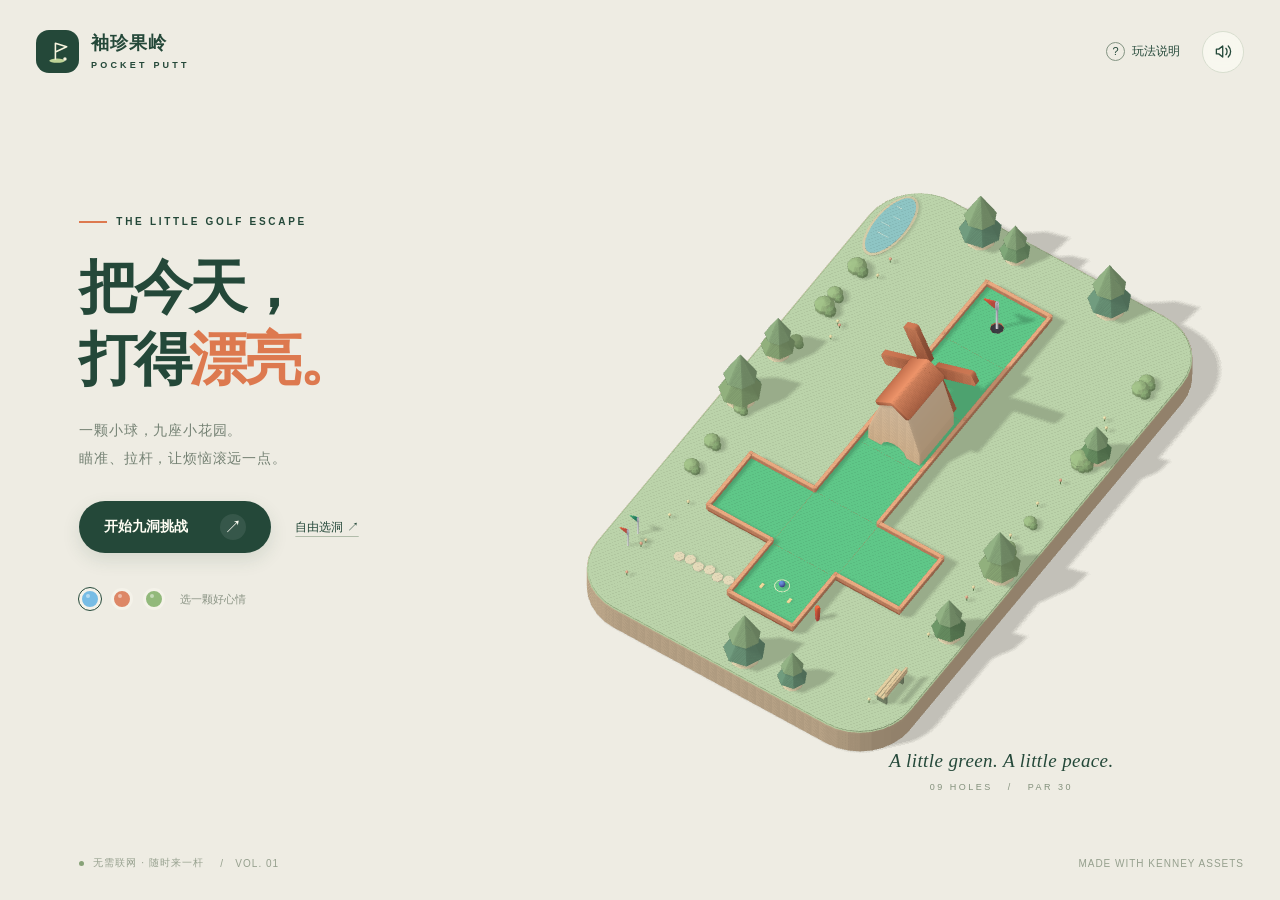
==== index.html @ 04f056cf "Add files via upload" ====
<!DOCTYPE html><html lang="zh-CN"><head><meta charset="UTF-8"><meta name="viewport" content="width=device-width,initial-scale=1,maximum-scale=1,viewport-fit=cover"><meta name="theme-color" content="#f4f2e9"><meta name="apple-mobile-web-app-capable" content="yes"><meta name="apple-mobile-web-app-status-bar-style" content="default"><meta name="description" content="袖珍果岭 Pocket Putt：九洞离线 3D 迷你高尔夫。使用 Kenney Minigolf Kit。"><title>袖珍果岭 · Pocket Putt</title><link rel="icon" href="data:image/svg+xml,%3Csvg xmlns='http://www.w3.org/2000/svg' viewBox='0 0 80 80'%3E%3Crect width='80' height='80' rx='22' fill='%23244839'/%3E%3Cpath d='M30 59V19l28 9-28 12' fill='none' stroke='%23f4f2e9' stroke-width='5' stroke-linejoin='round'/%3E%3Cellipse cx='36' cy='61' rx='16' ry='5' fill='%23b6cd8d'/%3E%3C/svg%3E"><style>:root{--ink:#244839;--muted:#7b8979;--paper:#f4f2e9;--accent:#dd794f;--line:#dcded0;--white:#fffef8;--shadow:0 16px 45px #2b49341a;--safe:env(safe-area-inset-bottom,0px)}*{box-sizing:border-box}html,body{width:100%;height:100%;margin:0;overflow:hidden;background:var(--paper);color:var(--ink);font-family:Inter,"Avenir Next","Segoe UI","PingFang SC","Microsoft YaHei",sans-serif;-webkit-tap-highlight-color:transparent}button,input{font:inherit}button{border:0;cursor:pointer;color:inherit}button:focus-visible,a:focus-visible,input:focus-visible{outline:3px solid #e49b62;outline-offset:4px}button:disabled{opacity:.45;cursor:default}button,a{touch-action:manipulation}button{transition:background .18s,transform .18s,opacity .18s}button:hover:not(:disabled){filter:brightness(.97)}button:active:not(:disabled){transform:translateY(1px)}[hidden]{display:none!important}#world{position:fixed;inset:0;display:block;touch-action:none;cursor:grab}#world:active{cursor:grabbing}.app-header{position:fixed;top:30px;left:36px;right:36px;z-index:4;display:flex;align-items:center;justify-content:space-between;pointer-events:none}.app-header>*{pointer-events:auto}.brand{display:flex;gap:12px;align-items:center;background:transparent;padding:0;text-align:left}.brand-mark{width:43px;height:43px;background:var(--ink);color:#f8f4df;border-radius:13px;display:grid;place-items:center}.brand-mark svg{width:26px;height:26px}.brand-name{font-size:18px;font-weight:800;letter-spacing:1px;line-height:1.25}.brand-sub{display:block;font-size:9px;letter-spacing:3.2px;margin-top:6px;font-weight:600}.header-actions{display:flex;gap:10px;align-items:center}.icon-btn{width:42px;height:42px;display:grid;place-items:center;border:1px solid #d7ddce;background:#faf9f1d9;border-radius:50%;backdrop-filter:blur(6px)}.icon-btn svg{width:19px;height:19px;fill:none;stroke:currentColor;stroke-width:1.65;stroke-linecap:round;stroke-linejoin:round}.help-button{border:none;background:transparent;padding:10px 12px;font-size:12px;display:flex;gap:7px;align-items:center}.help-button span:first-child{border:1px solid #839382;width:19px;height:19px;line-height:17px;border-radius:50%;font-size:11px}.home-hero{position:fixed;top:24%;left:6.2%;width:420px;z-index:2;pointer-events:none}.home-hero button{pointer-events:auto}.eyebrow{display:flex;align-items:center;gap:9px;font-size:10px;letter-spacing:2.7px;font-weight:700;margin-bottom:24px}.tiny-line{width:28px;height:2px;background:var(--accent)}.home-hero h1{font-size:clamp(46px,4.55vw,74px);font-weight:800;line-height:1.24;letter-spacing:-3px;margin:0 0 22px}.home-hero h1 em{font-style:normal;color:var(--accent)}.hero-desc{font-size:14px;line-height:1.95;color:#758274;letter-spacing:.8px;margin:0 0 29px}.primary{background:var(--ink);color:#fffef4;border-radius:100px;min-height:52px;padding:13px 25px;font-weight:650;font-size:14px;display:inline-flex;align-items:center;justify-content:center;gap:32px;box-shadow:0 7px 18px #254e3420}.primary .arrow{display:inline-grid;place-items:center;border-radius:50%;width:26px;height:26px;background:#ffffff16;font-size:18px;font-weight:400}.secondary{font-size:12px;background:transparent;padding:14px 14px;text-decoration:underline;text-decoration-color:#b1bcaa;text-underline-offset:5px}.hero-buttons{display:flex;gap:10px;align-items:center}.ball-choice{margin-top:35px;display:flex;align-items:center;gap:10px;pointer-events:auto;font-size:11px;color:#8c9586}.swatch{width:22px;height:22px;border-radius:50%;padding:0;position:relative;border:3px solid var(--paper);outline:1px solid transparent;background:var(--ball)}.swatch.active{outline-color:var(--ink)}.swatch::after{content:'';position:absolute;top:3px;left:4px;width:4px;height:4px;border-radius:50%;background:#ffffff75}.ball-choice .choice-label{margin-left:5px}.home-footer{position:fixed;bottom:30px;left:6.2%;right:36px;display:flex;justify-content:space-between;align-items:center;z-index:3;font-size:10px;letter-spacing:1px;color:#96a08e}.footer-badge{display:flex;align-items:center;gap:9px}.footer-badge i{width:5px;height:5px;border-radius:50%;background:#87a278}.scene-caption{position:fixed;right:13%;bottom:12%;z-index:2;text-align:center;pointer-events:none}.scene-caption strong{font-family:Georgia,serif;font-weight:400;font-style:italic;font-size:19px;letter-spacing:.4px}.scene-caption small{display:block;font-size:9px;letter-spacing:2.5px;margin-top:10px;color:#84917d}.top-progress{position:fixed;top:30px;left:50%;transform:translateX(-50%);z-index:4;text-align:center}.top-progress .round-label{font-size:10px;letter-spacing:2px;color:#73846f}.top-progress .progress-dots{display:flex;gap:7px;justify-content:center;margin-top:11px}.progress-dot{height:6px;width:6px;border-radius:50%;background:#c4ceba}.progress-dot.done{background:#b6c994}.progress-dot.current{width:23px;background:var(--ink);border-radius:4px}.course-panel{position:fixed;top:151px;left:36px;width:230px;z-index:3;pointer-events:none}.course-kicker{font-size:10px;letter-spacing:2.7px;font-weight:650;color:#96a08a}.course-panel h2{font-size:29px;letter-spacing:-1px;margin:10px 0 12px}.course-description{font-size:12px;line-height:1.9;color:#7b8975;max-width:190px;min-height:48px;margin:0}.stroke-stats{display:flex;align-items:center;gap:25px;margin-top:25px}.stroke-stat small{display:block;font-size:10px;color:#809178;letter-spacing:1px;margin-bottom:5px}.stroke-number{font-family:Georgia,serif;font-size:66px;line-height:1;font-weight:400;letter-spacing:-4px}.par-number{font-size:26px;font-weight:400}.stat-divider{height:42px;width:1px;background:#d2dac8}.course-info{margin-top:25px;border-top:1px solid var(--line);padding-top:15px;max-width:184px;display:flex;justify-content:space-between;font-size:11px;color:#829077}.course-info strong{color:var(--ink);font-weight:600}.garden-tag{margin-top:32px;font-size:10px;color:#84917b;display:flex;gap:7px;align-items:center}.garden-tag i{width:6px;height:6px;border-radius:100px;background:#80a56b}.course-hint{margin-top:14px;color:#9c9b85;line-height:1.8;font-size:10px;max-width:188px}.hole-navigation{position:fixed;bottom:35px;left:36px;z-index:3;display:flex;align-items:center;gap:11px}.text-btn{font-size:11px;color:#7d8a74;background:transparent;padding:7px 0;display:flex;align-items:center;gap:7px}.text-btn svg{width:15px;height:15px;stroke:currentColor;fill:none;stroke-width:1.7}.shot-deck{position:fixed;bottom:calc(31px + var(--safe));left:50%;transform:translateX(-50%);width:520px;z-index:4;background:#fffef6f2;border:1px solid #e3e4d8;border-radius:22px;box-shadow:var(--shadow);padding:17px 20px 14px;backdrop-filter:blur(12px)}.shot-topline{display:flex;align-items:center;justify-content:space-between;font-size:10px;color:#8c9681;margin-bottom:12px;letter-spacing:.2px}.shot-status{display:flex;align-items:center;gap:7px;color:var(--ink);font-size:11px;font-weight:600}.status-led{width:6px;height:6px;border-radius:50%;background:#88a95a;box-shadow:0 0 0 3px #8eaf601a}.shot-row{display:flex;align-items:center;gap:16px}.power-label{display:flex;align-items:baseline;gap:5px;min-width:39px;color:var(--ink);font-size:22px;font-variant-numeric:tabular-nums}.power-label small{font-size:10px;color:#a0a891}.power-slider{flex:1;min-width:0;height:22px;margin:0;appearance:none;-webkit-appearance:none;background:transparent;cursor:pointer;touch-action:pan-x}.power-slider::-webkit-slider-runnable-track{height:5px;border-radius:9px;background:linear-gradient(to right,#a6b783 0%,#a6b783 var(--power,55%),#e6e9dc var(--power,55%),#e6e9dc 100%)}.power-slider::-moz-range-track{height:5px;border-radius:9px;background:#dbe2ce}.power-slider::-moz-range-progress{height:5px;background:#a6b783}.power-slider::-webkit-slider-thumb{appearance:none;-webkit-appearance:none;width:15px;height:15px;border-radius:50%;background:var(--ink);margin-top:-5px;border:3px solid #f7f7e9;box-shadow:0 0 0 1px #92a07c}.power-slider::-moz-range-thumb{width:12px;height:12px;border-radius:50%;border:2px solid #f8f8ea;background:var(--ink)}.strike-btn{font-size:12px;background:var(--ink);color:#fffef5;border-radius:12px;padding:13px 22px;min-width:93px;letter-spacing:1px}.shot-instruction{font-size:9px;color:#9bA58f;text-align:center;margin-top:11px;letter-spacing:.4px}.shot-instruction kbd{font-family:inherit;font-size:8px;border:1px solid #dce1d1;padding:1px 4px;border-radius:3px;margin:0 2px}.camera-tools{position:fixed;bottom:39px;right:35px;z-index:4;display:flex;gap:8px}.camera-tools .icon-btn{width:34px;height:34px}.camera-tools .icon-btn svg{width:16px;height:16px}.ball-label{position:fixed;z-index:2;pointer-events:none;transform:translate(-50%,-100%);font-size:9px;letter-spacing:1px;background:var(--ink);color:#fffce9;padding:6px 9px;border-radius:7px;white-space:nowrap;box-shadow:0 4px 12px #294e3020}.ball-label:after{content:'';position:absolute;left:50%;bottom:-4px;margin-left:-4px;border:4px solid transparent;border-top-color:var(--ink);border-bottom:0}.ball-label .blink{display:inline-block;width:4px;height:4px;background:#c9da9d;border-radius:50%;margin-right:5px}.toast{position:fixed;top:100px;left:50%;transform:translate(-50%,-8px);z-index:15;background:var(--ink);color:var(--white);font-size:12px;padding:12px 19px;border-radius:50px;pointer-events:none;opacity:0;transition:.2s;max-width:88vw;text-align:center}.toast.visible{opacity:1;transform:translate(-50%,0)}.modal-backdrop{position:fixed;inset:0;z-index:20;background:#1a362b42;backdrop-filter:blur(7px);display:flex;align-items:center;justify-content:center;padding:20px}.modal{position:relative;background:var(--paper);border:1px solid #fff8;border-radius:28px;padding:35px 38px;max-width:600px;width:100%;max-height:calc(100dvh - 40px);overflow:auto;box-shadow:0 25px 100px #182f3130}.modal-close{position:absolute;right:18px;top:18px;width:30px;height:30px;display:grid;place-items:center;border:1px solid #d9dfcf;border-radius:50%;background:transparent;font-size:20px;color:#72816a}.modal h2{font-size:27px;margin:6px 0 10px;letter-spacing:-.6px}.modal-sub{font-size:12px;color:#85917b;line-height:1.8;margin:0 0 25px}.modal .eyebrow{margin-bottom:13px;font-size:9px}.how-steps{margin:26px 0 24px;display:grid;gap:22px}.how-step{display:flex;align-items:flex-start;gap:18px}.step-num{flex-shrink:0;width:36px;height:36px;border-radius:50%;background:#e4e9d7;display:grid;place-items:center;font-family:Georgia,serif;font-size:20px;font-style:italic}.how-step strong{display:block;font-size:14px;margin:0 0 5px}.how-step p{margin:0;font-size:12px;color:#849278;line-height:1.8}.note-box{padding:14px 16px;border-radius:12px;background:#e9eddf;font-size:11px;color:#75816c;line-height:1.85}.modal-bottom{margin-top:25px;display:flex;gap:10px;align-items:center;justify-content:center}.modal-bottom .primary{min-width:180px}.course-grid{display:grid;grid-template-columns:repeat(3,1fr);gap:11px}.course-tile{border:1px solid #dfe3d4;border-radius:14px;background:#fafaf2;text-align:left;padding:15px 13px;min-height:108px}.course-tile .tile-number{font-family:Georgia,serif;font-size:23px;color:#99a88b;display:block}.course-tile strong{display:block;font-size:12px;margin:9px 0 7px}.course-tile small{font-size:9px;color:#98a18d;display:block}.course-tile.completed{border-color:#bdcfa6;background:#f0f4e6}.result-header{text-align:center}.result-crest{margin:3px auto 22px;width:75px;height:75px;border-radius:50%;border:1px solid #c7d3b7;background:#e8efdb;display:grid;place-items:center;font-size:32px}.result-crest svg{width:37px;height:37px;stroke:#879e69;fill:none;stroke-width:1.3}.result-subtitle{font-size:10px;letter-spacing:3px;color:#95a184}.result-header h2{margin-top:11px;font-size:34px}.result-header p{font-size:12px;color:#8b9580;margin:10px 0 22px}.result-stats{display:flex;justify-content:center;gap:43px;margin:24px 0}.result-stats small{font-size:10px;color:#9ba48f;display:block;margin-bottom:7px;letter-spacing:1px}.result-stats strong{font-family:Georgia,serif;font-size:41px;font-weight:400;line-height:1}.result-stats>div{text-align:center}.mini-scorecard{display:grid;grid-template-columns:repeat(9,1fr);border-radius:12px;overflow:hidden;border:1px solid #dfe4d4;margin-top:26px}.scorecell{text-align:center;font-size:10px;background:#f9faf0;border-right:1px solid #e4e8d9}.scorecell:last-child{border-right:none}.scorecell .hole{padding:8px 0;background:#e9eedf;color:#99a78a}.scorecell .value{padding:10px 0;font-size:12px}.scorecell .value.under{color:#5c956d}.scorecell .value.over{color:#c18058}.pause-actions{display:grid;gap:10px;margin-top:22px}.pause-actions button{border-radius:13px;background:#e8ecdf;padding:15px;font-size:13px;text-align:left;display:flex;justify-content:space-between;align-items:center}.pause-actions button:first-child{background:var(--ink);color:white}.danger-text{color:#b96b49!important}.modal-footnote{text-align:center;font-size:9px;color:#a1aa93;margin-top:21px;line-height:1.9}.loading{position:fixed;inset:0;z-index:40;display:grid;place-items:center;background:var(--paper);text-align:center}.loading-symbol{width:52px;height:52px;border:1px solid #d7dfca;border-top-color:var(--ink);border-radius:50%;margin:auto;animation:spin 1s linear infinite}.loading p{font-size:13px;letter-spacing:2px;margin-top:20px}.loading small{font-size:10px;color:#929d85}.fatal{max-width:440px;padding:28px}.fatal h2{font-size:22px}.fatal p{font-size:13px;line-height:1.9;letter-spacing:0;color:#76896d}.fatal button{margin-top:12px}.dev-note{display:none}@keyframes spin{to{transform:rotate(360deg)}}@media(min-width:1450px){.course-panel{left:48px;top:175px}.home-hero{top:25%}.shot-deck{bottom:45px}}@media(max-height:710px) and (min-width:701px){.home-hero{top:21%;}.home-hero h1{font-size:48px;margin-bottom:15px}.hero-desc{font-size:12px;margin-bottom:20px}.ball-choice{margin-top:20px}.eyebrow{margin-bottom:16px}.course-panel{top:120px}.stroke-stats{margin-top:16px}.stroke-number{font-size:52px}.garden-tag{margin-top:16px}.course-hint{display:none}.shot-deck{bottom:20px}.home-footer{bottom:22px}}
@media(max-width:1000px) and (min-width:701px){.home-hero{left:5%;width:350px}.home-hero h1{font-size:50px}.course-panel{width:185px;left:25px}.course-panel h2{font-size:25px}.course-description{max-width:160px}.shot-deck{width:450px}.camera-tools{bottom:178px;right:20px;flex-direction:column}.hole-navigation{left:25px;bottom:35px}.app-header{left:25px;right:25px}.home-footer{left:5%}.header-actions{gap:6px}}
@media(max-width:700px){.app-header{left:20px;right:20px;top:max(20px,env(safe-area-inset-top,0px));}.brand-mark{width:35px;height:35px;border-radius:11px}.brand-mark svg{width:22px}.brand{gap:9px}.brand-name{font-size:14px}.brand-sub{font-size:7px;letter-spacing:2px;margin-top:4px}.header-actions{gap:7px}.icon-btn{width:34px;height:34px}.icon-btn svg{width:16px}.help-button{padding:7px 3px}.help-button .help-text{display:none}.home-hero{top:calc(13% + 10px);left:25px;right:25px;width:auto}.home-hero .eyebrow{font-size:8px;letter-spacing:2px;margin-bottom:15px}.home-hero h1{font-size:43px;line-height:1.19;letter-spacing:-2px;margin-bottom:14px}.hero-desc{font-size:11px;line-height:1.8;margin:0;color:#84907c;letter-spacing:.5px}.hero-buttons{position:fixed;left:25px;right:25px;bottom:calc(60px + var(--safe));display:flex;justify-content:space-between;gap:7px}.hero-buttons .primary{min-width:190px;font-size:12px;min-height:48px;padding:12px 19px;gap:32px}.hero-buttons .secondary{font-size:11px;padding:12px 7px}.ball-choice{position:fixed;right:26px;bottom:calc(127px + var(--safe));margin:0;font-size:9px;gap:8px}.ball-choice .choice-label{font-size:9px;margin-left:3px}.scene-caption{left:25px;right:auto;bottom:calc(130px + var(--safe));text-align:left}.scene-caption strong{font-size:15px}.scene-caption small{font-size:7px;letter-spacing:1.7px;margin-top:6px}.home-footer{left:25px;right:25px;bottom:calc(24px + var(--safe));font-size:8px;letter-spacing:.5px}.home-footer .footer-badge{gap:5px}.home-footer .version-copy{display:none}.top-progress{top:82px;left:23px;transform:none;text-align:left}.top-progress .round-label{font-size:8px;letter-spacing:1.5px}.top-progress .progress-dots{display:none}.course-panel{top:106px;left:23px;right:23px;width:auto;display:block}.course-kicker{display:none}.course-panel h2{font-size:23px;margin:0 0 8px}.course-description{font-size:10px;line-height:1.65;min-height:0;max-width:205px}.stroke-stats{position:absolute;right:0;top:-20px;gap:15px;margin:0}.stroke-stat small{font-size:8px;letter-spacing:.5px}.stroke-number{font-size:39px;letter-spacing:-2px}.par-number{font-size:21px}.stat-divider{height:29px}.course-info,.garden-tag,.course-hint{display:none}.shot-deck{width:auto;left:16px;right:16px;transform:none;bottom:calc(20px + var(--safe));padding:15px 16px 12px;border-radius:19px}.shot-row{gap:13px}.power-label{font-size:22px;min-width:39px}.strike-btn{min-width:81px;padding:13px 15px;font-size:12px}.shot-instruction{font-size:8px;margin-top:12px}.shot-instruction .desktop-only{display:none}.shot-topline{font-size:9px;margin-bottom:10px}.shot-status{font-size:10px}.hole-navigation{bottom:calc(157px + var(--safe));left:23px;gap:17px}.text-btn{font-size:10px}.camera-tools{right:22px;bottom:calc(154px + var(--safe));gap:6px}.camera-tools .icon-btn{width:30px;height:30px}.camera-tools .icon-btn:nth-child(2){display:none}.camera-tools .icon-btn svg{width:13px;height:13px}.ball-label{font-size:8px;padding:5px 7px}.toast{top:165px;font-size:11px;width:max-content;max-width:88vw;padding:11px 16px}.modal{padding:31px 23px;border-radius:24px;max-height:calc(100dvh - 36px)}.modal-backdrop{padding:18px}.modal h2{font-size:24px}.modal-sub{font-size:11px}.course-grid{gap:8px}.course-tile{padding:12px 9px;min-height:98px}.course-tile strong{font-size:11px}.course-tile small{font-size:8px}.result-header h2{font-size:28px}.result-crest{height:64px;width:64px;margin-bottom:18px}.result-stats{gap:32px}.modal-bottom{margin-top:20px;flex-wrap:wrap}.modal-bottom .primary{min-width:165px;font-size:12px;min-height:46px}.how-step{gap:13px}.how-steps{gap:18px}.step-num{width:31px;height:31px;font-size:17px}.how-step strong{font-size:12px}.how-step p{font-size:11px}.mini-scorecard{margin-top:18px}.scorecell .value{font-size:10px}.note-box{font-size:10px;padding:12px 13px}}
@media(max-height:580px) and (orientation:landscape){.app-header{top:16px}.brand-sub{display:none}.home-hero{top:24%;left:5%;width:310px}.home-hero .eyebrow{font-size:8px;margin-bottom:12px}.home-hero h1{font-size:38px}.hero-desc{font-size:10px;margin-bottom:16px}.home-hero .primary{min-height:42px;font-size:11px;padding:9px 17px;gap:16px}.home-hero .secondary{font-size:10px}.ball-choice{display:none}.home-footer{bottom:16px;font-size:8px}.scene-caption{bottom:11%}.course-panel{top:100px;left:22px;width:150px}.course-panel h2{font-size:21px;margin-bottom:9px}.course-description{font-size:10px}.stroke-stats{margin-top:10px;gap:17px}.stroke-number{font-size:42px}.course-info,.course-hint,.garden-tag{display:none}.shot-deck{width:390px;left:62%;bottom:12px;padding:12px 16px;border-radius:17px}.shot-instruction{display:none}.shot-topline{margin-bottom:7px}.strike-btn{padding:10px 16px}.power-label{font-size:20px}.hole-navigation{bottom:22px;left:22px;gap:12px}.camera-tools{bottom:120px;right:18px;flex-direction:column}.top-progress{top:20px}.modal{padding:25px;max-width:540px}.result-crest{display:none}.result-stats{margin:16px 0}.result-header h2{font-size:25px}.modal-bottom{margin-top:16px}}
@media(prefers-reduced-motion:reduce){*{animation:none!important;transition:none!important}}
</style></head><body>
<canvas id="world" aria-label="3D 迷你高尔夫球场。可以拉杆击球，也可以使用方向键、力度滑杆和击球按钮。" tabindex="0"></canvas>
<header class="app-header"><button class="brand" id="brand" aria-label="返回主菜单"><span class="brand-mark"><svg viewBox="0 0 30 30" fill="none"><ellipse cx="14" cy="25" rx="9" ry="2.5" fill="#bed397"/><path d="M12 24V5l13 4-13 6" stroke="currentColor" stroke-width="1.8" stroke-linejoin="round"/><circle cx="23" cy="23" r="2" fill="currentColor"/></svg></span><span class="brand-name">袖珍果岭<span class="brand-sub">POCKET PUTT</span></span></button><div class="header-actions"><button id="help" class="help-button" aria-label="玩法说明"><span>?</span><span class="help-text">玩法说明</span></button><button id="sound" class="icon-btn" title="音效" aria-label="关闭音效"><svg viewBox="0 0 24 24"><path d="M11 5 6 9H3v6h3l5 4V5Z"/><path id="soundWaves" d="M15 8c2 2 2 6 0 8m3-11c4 4 4 10 0 14"/></svg></button><button id="pause" class="icon-btn play-ui" hidden title="暂停" aria-label="暂停游戏"><svg viewBox="0 0 24 24"><path d="M8 5v14M16 5v14" stroke-width="2.6"/></svg></button></div></header>
<section class="home-hero home-ui"><div class="eyebrow"><span class="tiny-line"></span>THE LITTLE GOLF ESCAPE</div><h1>把今天，<br>打得<em>漂亮。</em></h1><p class="hero-desc">一颗小球，九座小花园。<br>瞄准、拉杆，让烦恼滚远一点。</p><div class="hero-buttons"><button class="primary" id="start"><span id="startLabel">开始九洞挑战</span><span class="arrow">↗</span></button><button class="secondary" id="selectHome">自由选洞 ↗</button></div><div class="ball-choice"><button class="swatch active" style="--ball:#77bce5" data-ball="blue" aria-label="蓝色高尔夫球"></button><button class="swatch" style="--ball:#dd8766" data-ball="red" aria-label="红色高尔夫球"></button><button class="swatch" style="--ball:#92b97b" data-ball="green" aria-label="绿色高尔夫球"></button><span class="choice-label">选一颗好心情</span></div></section>
<div class="scene-caption home-ui"><strong>A little green. A little peace.</strong><small>09 HOLES &nbsp; / &nbsp; PAR 30</small></div><footer class="home-footer home-ui"><div class="footer-badge"><i></i> 无需联网 · 随时来一杆 <span class="version-copy"> &nbsp; / &nbsp; VOL. 01</span></div><span>MADE WITH KENNEY ASSETS</span></footer>
<div class="top-progress play-ui" hidden><div id="roundLabel" class="round-label">九洞巡回赛 · 01 / 09</div><div class="progress-dots" id="progressDots"></div></div>
<section class="course-panel play-ui" hidden><div class="course-kicker" id="courseKicker">01 — THE OPENING</div><h2 id="courseName">初见果岭</h2><p class="course-description" id="courseDesc"></p><div class="stroke-stats"><div class="stroke-stat"><small>本洞杆数</small><strong class="stroke-number" id="strokeCount">00</strong></div><div class="stat-divider"></div><div class="stroke-stat"><small>标准杆</small><strong class="par-number" id="parCount">2</strong></div></div><div class="course-info"><span>巡回赛成绩</span><strong id="totalScore">E</strong></div><div class="garden-tag"><i></i><span id="gardenTag">静下来，听一听风</span></div><div class="course-hint" id="courseHint"></div></section>
<div id="ballLabel" class="ball-label play-ui" hidden><span class="blink"></span><span id="ballLabelText">向后拖动</span></div>
<div class="hole-navigation play-ui" hidden><button class="text-btn" id="scorecard"><svg viewBox="0 0 20 20"><rect x="4" y="3" width="12" height="14" rx="2"/><path d="M7 7h6M7 10h6M7 13h3"/></svg>记分卡</button><button class="text-btn" id="resetBall"><svg viewBox="0 0 20 20"><path d="M4 8a6 6 0 1 1 0 5M4 3v5h5"/></svg>回到发球点</button></div>
<section class="shot-deck play-ui" hidden aria-label="击球控制"><div class="shot-topline"><span class="shot-status"><span class="status-led"></span><span id="shotStatus">准备击球</span></span><span id="shotHelp">点击球道瞄准 · 拉杆后松开</span></div><div class="shot-row"><div class="power-label"><span id="powerValue">55</span><small>%</small></div><input id="power" class="power-slider" type="range" min="4" max="100" step="1" value="55" aria-label="击球力度" style="--power:55%"><button id="strike" class="strike-btn">击 球 ↗</button></div><div class="shot-instruction"><span class="desktop-only"><kbd>←</kbd><kbd>→</kbd> 微调方向 &nbsp; <kbd>空格</kbd> 击球 &nbsp; · &nbsp; </span>向后拖动蓄力，松手击球</div></section>
<div class="camera-tools play-ui" hidden><button id="rotate" class="icon-btn" title="旋转视角" aria-label="旋转视角"><svg viewBox="0 0 24 24"><path d="M4 13a8 8 0 1 0 2-6L3 10m0-6v6h6"/></svg></button><button id="zoom" class="icon-btn" title="缩放视角" aria-label="缩放视角"><svg viewBox="0 0 24 24"><circle cx="10" cy="10" r="6"/><path d="m15 15 5 5M7 10h6M10 7v6"/></svg></button><button id="guide" class="icon-btn" title="瞄准辅助" aria-label="关闭瞄准辅助" aria-pressed="true"><svg viewBox="0 0 24 24"><circle cx="12" cy="12" r="7"/><circle cx="12" cy="12" r="2"/><path d="M12 2v3m0 14v3M2 12h3m14 0h3"/></svg></button></div>
<div id="toast" class="toast" role="status" aria-live="polite"></div>
<div id="modalBackdrop" class="modal-backdrop" hidden><section id="modal" class="modal" role="dialog" aria-modal="true" aria-labelledby="modalTitle" tabindex="-1"></section></div>
<div id="loading" class="loading"><div><div class="loading-symbol"></div><p>正在修剪小小果岭</p><small>PREPARING YOUR LITTLE ESCAPE</small></div></div>
<script>const ASSET_DATA={"open":[{"name":"open","translation":[0,0,0],"rotation":[0,0,0,1],"data":"cvn/PpaxgT1y+f8+AAAAgAAAAAAAAIA/7OtrP5OSEj/R0NA+cvn/vgAAAABy+f8+AAAAgAAAAAAAAIA/tLMzP8fGxj6HhoY+cvn/PgAAAABy+f8+AAAAgAAAAAAAAIA/tLMzP8fGxj6HhoY+cvn/vgAAAABy+f8+AAAAgAAAAAAAAIA/tLMzP8fGxj6HhoY+cvn/PpaxgT1y+f8+AAAAgAAAAAAAAIA/7OtrP5OSEj/R0NA+cvn/vpaxgT1y+f8+AAAAgAAAAAAAAIA/7OtrP5OSEj/R0NA+cvn/PgAAAABy+f8+AAAAgAAAgL8AAAAAtLMzP8fGxj6HhoY+cvn/vgAAAABy+f++AAAAgAAAgL8AAAAAtLMzP8fGxj6HhoY+cvn/PgAAAABy+f++AAAAgAAAgL8AAAAAtLMzP8fGxj6HhoY+cvn/vgAAAABy+f++AAAAgAAAgL8AAAAAtLMzP8fGxj6HhoY+cvn/PgAAAABy+f8+AAAAgAAAgL8AAAAAtLMzP8fGxj6HhoY+cvn/vgAAAABy+f8+AAAAgAAAgL8AAAAAtLMzP8fGxj6HhoY+cvn/PpaxgT1y+f8+AACAPwAAAAAAAAAA7OtrP5OSEj/R0NA+cvn/PgAAAABy+f++AACAPwAAAAAAAAAAtLMzP8fGxj6HhoY+cvn/PpaxgT1y+f++AACAPwAAAAAAAAAA7OtrP5OSEj/R0NA+cvn/PgAAAABy+f++AACAPwAAAAAAAAAAtLMzP8fGxj6HhoY+cvn/PpaxgT1y+f8+AACAPwAAAAAAAAAA7OtrP5OSEj/R0NA+cvn/PgAAAABy+f8+AACAPwAAAAAAAAAAtLMzP8fGxj6HhoY+cvn/vgAAAABy+f8+AACAvwAAAAAAAAAAtLMzP8fGxj6HhoY+cvn/vpaxgT1y+f++AACAvwAAAAAAAAAA7OtrP5OSEj/R0NA+cvn/vgAAAABy+f++AACAvwAAAAAAAAAAtLMzP8fGxj6HhoY+cvn/vpaxgT1y+f++AACAvwAAAAAAAAAA7OtrP5OSEj/R0NA+cvn/vgAAAABy+f8+AACAvwAAAAAAAAAAtLMzP8fGxj6HhoY+cvn/vpaxgT1y+f8+AACAvwAAAAAAAAAA7OtrP5OSEj/R0NA+cvn/vpaxgT1y+f++AAAAgAAAAAAAAIC/7OtrP5OSEj/R0NA+cvn/PgAAAABy+f++AAAAgAAAAAAAAIC/tLMzP8fGxj6HhoY+cvn/vgAAAABy+f++AAAAgAAAAAAAAIC/tLMzP8fGxj6HhoY+cvn/PgAAAABy+f++AAAAgAAAAAAAAIC/tLMzP8fGxj6HhoY+cvn/vpaxgT1y+f++AAAAgAAAAAAAAIC/7OtrP5OSEj/R0NA+cvn/PpaxgT1y+f++AAAAgAAAAAAAAIC/7OtrP5OSEj/R0NA+cvn/vpaxgT1y+f++AAAAgAAAgD8AAAAAw8LCPszLSz+Miws/cvn/PpaxgT1y+f8+AAAAgAAAgD8AAAAAw8LCPszLSz+Miws/cvn/PpaxgT1y+f++AAAAgAAAgD8AAAAAw8LCPszLSz+Miws/cvn/PpaxgT1y+f8+AAAAgAAAgD8AAAAAw8LCPszLSz+Miws/cvn/vpaxgT1y+f++AAAAgAAAgD8AAAAAw8LCPszLSz+Miws/cvn/vpaxgT1y+f8+AAAAgAAAgD8AAAAAw8LCPszLSz+Miws/","count":36}],"hole-open":[{"name":"hole-open","translation":[0,0,0],"rotation":[0,0,0,1],"data":"cvn/PpaxgT1y+f8+AAAAgAAAAAAAAIA/7OtrP5OSEj/R0NA+cvn/vgAAAABy+f8+AAAAgAAAAAAAAIA/tLMzP8fGxj6HhoY+cvn/PgAAAABy+f8+AAAAgAAAAAAAAIA/tLMzP8fGxj6HhoY+cvn/vgAAAABy+f8+AAAAgAAAAAAAAIA/tLMzP8fGxj6HhoY+cvn/PpaxgT1y+f8+AAAAgAAAAAAAAIA/7OtrP5OSEj/R0NA+cvn/vpaxgT1y+f8+AAAAgAAAAAAAAIA/7OtrP5OSEj/R0NA+cvn/PgAAAABy+f8+AAAAgAAAgL8AAAAAtLMzP8fGxj6HhoY+cvn/vgAAAABy+f++AAAAgAAAgL8AAAAAtLMzP8fGxj6HhoY+cvn/PgAAAABy+f++AAAAgAAAgL8AAAAAtLMzP8fGxj6HhoY+cvn/vgAAAABy+f++AAAAgAAAgL8AAAAAtLMzP8fGxj6HhoY+cvn/PgAAAABy+f8+AAAAgAAAgL8AAAAAtLMzP8fGxj6HhoY+cvn/vgAAAABy+f8+AAAAgAAAgL8AAAAAtLMzP8fGxj6HhoY+cvn/PpaxgT1y+f8+AACAPwAAAAAAAAAA7OtrP5OSEj/R0NA+cvn/PgAAAABy+f++AACAPwAAAAAAAAAAtLMzP8fGxj6HhoY+cvn/PpaxgT1y+f++AACAPwAAAAAAAAAA7OtrP5OSEj/R0NA+cvn/PgAAAABy+f++AACAPwAAAAAAAAAAtLMzP8fGxj6HhoY+cvn/PpaxgT1y+f8+AACAPwAAAAAAAAAA7OtrP5OSEj/R0NA+cvn/PgAAAABy+f8+AACAPwAAAAAAAAAAtLMzP8fGxj6HhoY+cvn/vgAAAABy+f8+AACAvwAAAAAAAAAAtLMzP8fGxj6HhoY+cvn/vpaxgT1y+f++AACAvwAAAAAAAAAA7OtrP5OSEj/R0NA+cvn/vgAAAABy+f++AACAvwAAAAAAAAAAtLMzP8fGxj6HhoY+cvn/vpaxgT1y+f++AACAvwAAAAAAAAAA7OtrP5OSEj/R0NA+cvn/vgAAAABy+f8+AACAvwAAAAAAAAAAtLMzP8fGxj6HhoY+cvn/vpaxgT1y+f8+AACAvwAAAAAAAAAA7OtrP5OSEj/R0NA+cvn/vpaxgT1y+f++AAAAgAAAAAAAAIC/7OtrP5OSEj/R0NA+cvn/PgAAAABy+f++AAAAgAAAAAAAAIC/tLMzP8fGxj6HhoY+cvn/vgAAAABy+f++AAAAgAAAAAAAAIC/tLMzP8fGxj6HhoY+cvn/PgAAAABy+f++AAAAgAAAAAAAAIC/tLMzP8fGxj6HhoY+cvn/vpaxgT1y+f++AAAAgAAAAAAAAIC/7OtrP5OSEj/R0NA+cvn/PpaxgT1y+f++AAAAgAAAAAAAAIC/7OtrP5OSEj/R0NA+yCWHPZaxAT3IJYc98wQ1vwAAAADzBDW/0M9PP/X09D6rqqo+pyC/PZaxgT1dp5GnAACAvwAAAAAAAAAA7OtrP5OSEj/R0NA+pyC/PZaxAT1dp5GnAACAvwAAAAAAAAAA0M9PP/X09D6rqqo+pyC/PZaxgT1dp5GnAACAvwAAAAAAAAAA7OtrP5OSEj/R0NA+yCWHPZaxAT3IJYc98wQ1vwAAAADzBDW/0M9PP/X09D6rqqo+yCWHPZaxgT3IJYc98wQ1vwAAAADzBDW/7OtrP5OSEj/R0NA+pyC/PZaxAT1dp5GnAACAvwAAAAAAAAAA0M9PP/X09D6rqqo+yCWHPZaxgT3IJYe98wQ1vwAAAADzBDU/7OtrP5OSEj/R0NA+yCWHPZaxAT3IJYe98wQ1vwAAAADzBDU/0M9PP/X09D6rqqo+yCWHPZaxgT3IJYe98wQ1vwAAAADzBDU/7OtrP5OSEj/R0NA+pyC/PZaxAT1dp5GnAACAvwAAAAAAAAAA0M9PP/X09D6rqqo+pyC/PZaxgT1dp5GnAACAvwAAAAAAAAAA7OtrP5OSEj/R0NA+yCWHPZaxgT3IJYe98wQ1vwAAAADzBDU/7OtrP5OSEj/R0NA+XaeRp5axAT2nIL+9AAAAgAAAAAAAAIA/0M9PP/X09D6rqqo+yCWHPZaxAT3IJYe98wQ1vwAAAADzBDU/0M9PP/X09D6rqqo+XaeRp5axAT2nIL+9AAAAgAAAAAAAAIA/0M9PP/X09D6rqqo+yCWHPZaxgT3IJYe98wQ1vwAAAADzBDU/7OtrP5OSEj/R0NA+XaeRp5axgT2nIL+9AAAAgAAAAAAAAIA/7OtrP5OSEj/R0NA+XaeRp5axgT2nIL+9AAAAgAAAAAAAAIA/7OtrP5OSEj/R0NA+yCWHvZaxAT3IJYe98wQ1PwAAAADzBDU/0M9PP/X09D6rqqo+XaeRp5axAT2nIL+9AAAAgAAAAAAAAIA/0M9PP/X09D6rqqo+yCWHvZaxAT3IJYe98wQ1PwAAAADzBDU/0M9PP/X09D6rqqo+XaeRp5axgT2nIL+9AAAAgAAAAAAAAIA/7OtrP5OSEj/R0NA+yCWHvZaxgT3IJYe98wQ1PwAAAADzBDU/7OtrP5OSEj/R0NA+pyC/vZaxgT1dp5GnAACAPwAAAAAAAAAA7OtrP5OSEj/R0NA+yCWHvZaxAT3IJYe98wQ1PwAAAADzBDU/0M9PP/X09D6rqqo+yCWHvZaxgT3IJYe98wQ1PwAAAADzBDU/7OtrP5OSEj/R0NA+yCWHvZaxAT3IJYe98wQ1PwAAAADzBDU/0M9PP/X09D6rqqo+pyC/vZaxgT1dp5GnAACAPwAAAAAAAAAA7OtrP5OSEj/R0NA+pyC/vZaxAT1dp5GnAACAPwAAAAAAAAAA0M9PP/X09D6rqqo+yCWHvZaxgT3IJYc98wQ1PwAAAADzBDW/7OtrP5OSEj/R0NA+pyC/vZaxAT1dp5GnAACAPwAAAAAAAAAA0M9PP/X09D6rqqo+pyC/vZaxgT1dp5GnAACAPwAAAAAAAAAA7OtrP5OSEj/R0NA+pyC/vZaxAT1dp5GnAACAPwAAAAAAAAAA0M9PP/X09D6rqqo+yCWHvZaxgT3IJYc98wQ1PwAAAADzBDW/7OtrP5OSEj/R0NA+yCWHvZaxAT3IJYc98wQ1PwAAAADzBDW/0M9PP/X09D6rqqo+yCWHvZaxgT3IJYc98wQ1PwAAAADzBDW/7OtrP5OSEj/R0NA+XaeRp5axAT2nIL89AAAAgAAAAAAAAIC/0M9PP/X09D6rqqo+yCWHvZaxAT3IJYc98wQ1PwAAAADzBDW/0M9PP/X09D6rqqo+XaeRp5axAT2nIL89AAAAgAAAAAAAAIC/0M9PP/X09D6rqqo+yCWHvZaxgT3IJYc98wQ1PwAAAADzBDW/7OtrP5OSEj/R0NA+XaeRp5axgT2nIL89AAAAgAAAAAAAAIC/7OtrP5OSEj/R0NA+XaeRp5axgT2nIL89AAAAgAAAAAAAAIC/7OtrP5OSEj/R0NA+yCWHPZaxAT3IJYc98wQ1vwAAAADzBDW/0M9PP/X09D6rqqo+XaeRp5axAT2nIL89AAAAgAAAAAAAAIC/0M9PP/X09D6rqqo+yCWHPZaxAT3IJYc98wQ1vwAAAADzBDW/0M9PP/X09D6rqqo+XaeRp5axgT2nIL89AAAAgAAAAAAAAIC/7OtrP5OSEj/R0NA+yCWHPZaxgT3IJYc98wQ1vwAAAADzBDW/7OtrP5OSEj/R0NA+yCWHPZaxAT3IJYe9AAAAgAAAgD8AAAAA/fx8Pv38fD6NjIw+yCWHPZaxAT3IJYc9AAAAgAAAgD8AAAAA/fx8Pv38fD6NjIw+pyC/PZaxAT1dp5GnAAAAgAAAgD8AAAAA/fx8Pv38fD6NjIw+yCWHPZaxAT3IJYc9AAAAgAAAgD8AAAAA/fx8Pv38fD6NjIw+yCWHPZaxAT3IJYe9AAAAgAAAgD8AAAAA/fx8Pv38fD6NjIw+XaeRp5axAT2nIL+9AAAAgAAAgD8AAAAA/fx8Pv38fD6NjIw+yCWHPZaxAT3IJYc9AAAAgAAAgD8AAAAA/fx8Pv38fD6NjIw+XaeRp5axAT2nIL+9AAAAgAAAgD8AAAAA/fx8Pv38fD6NjIw+XaeRp5axAT2nIL89AAAAgAAAgD8AAAAA/fx8Pv38fD6NjIw+XaeRp5axAT2nIL89AAAAgAAAgD8AAAAA/fx8Pv38fD6NjIw+XaeRp5axAT2nIL+9AAAAgAAAgD8AAAAA/fx8Pv38fD6NjIw+yCWHvZaxAT3IJYe9AAAAgAAAgD8AAAAA/fx8Pv38fD6NjIw+XaeRp5axAT2nIL89AAAAgAAAgD8AAAAA/fx8Pv38fD6NjIw+yCWHvZaxAT3IJYe9AAAAgAAAgD8AAAAA/fx8Pv38fD6NjIw+yCWHvZaxAT3IJYc9AAAAgAAAgD8AAAAA/fx8Pv38fD6NjIw+yCWHvZaxAT3IJYc9AAAAgAAAgD8AAAAA/fx8Pv38fD6NjIw+yCWHvZaxAT3IJYe9AAAAgAAAgD8AAAAA/fx8Pv38fD6NjIw+pyC/vZaxAT1dp5GnAAAAgAAAgD8AAAAA/fx8Pv38fD6NjIw+cvn/vpaxgT1y+f8+AAAAgAAAgD8AAAAAw8LCPszLSz+Miws/AAAAgJaxgT2lIL89AAAAgAAAgD8AAAAAw8LCPszLSz+Miws/ziWHvZaxgT3OJYc9AAAAgAAAgD8AAAAAw8LCPszLSz+Miws/cvn/vpaxgT1y+f8+AAAAgAAAgD8AAAAAw8LCPszLSz+Miws/ziWHvZaxgT3OJYc9AAAAgAAAgD8AAAAAw8LCPszLSz+Miws/pSC/vZaxgT0AAAAAAAAAgAAAgD8AAAAAw8LCPszLSz+Miws/cvn/vpaxgT1y+f8+AAAAgAAAgD8AAAAAw8LCPszLSz+Miws/ySWHPZaxgT3OJYc9AAAAgAAAgD8AAAAAw8LCPszLSz+Miws/AAAAgJaxgT2lIL89AAAAgAAAgD8AAAAAw8LCPszLSz+Miws/cvn/vpaxgT1y+f8+AAAAgAAAgD8AAAAAw8LCPszLSz+Miws/pSC/vZaxgT0AAAAAAAAAgAAAgD8AAAAAw8LCPszLSz+Miws/cvn/vpaxgT1y+f++AAAAgAAAgD8AAAAAw8LCPszLSz+Miws/cvn/PpaxgT1y+f8+AAAAgAAAgD8AAAAAw8LCPszLSz+Miws/ySWHPZaxgT3OJYc9AAAAgAAAgD8AAAAAw8LCPszLSz+Miws/cvn/vpaxgT1y+f8+AAAAgAAAgD8AAAAAw8LCPszLSz+Miws/ySWHPZaxgT3OJYc9AAAAgAAAgD8AAAAAw8LCPszLSz+Miws/cvn/PpaxgT1y+f8+AAAAgAAAgD8AAAAAw8LCPszLSz+Miws/qiC/PZaxgT0AAAAAAAAAgAAAgD8AAAAAw8LCPszLSz+Miws/ziWHvZaxgT3JJYe9AAAAgAAAgD8AAAAAw8LCPszLSz+Miws/cvn/vpaxgT1y+f++AAAAgAAAgD8AAAAAw8LCPszLSz+Miws/pSC/vZaxgT0AAAAAAAAAgAAAgD8AAAAAw8LCPszLSz+Miws/AAAAgJaxgT2qIL+9AAAAgAAAgD8AAAAAw8LCPszLSz+Miws/cvn/vpaxgT1y+f++AAAAgAAAgD8AAAAAw8LCPszLSz+Miws/ziWHvZaxgT3JJYe9AAAAgAAAgD8AAAAAw8LCPszLSz+Miws/cvn/PpaxgT1y+f8+AAAAgAAAgD8AAAAAw8LCPszLSz+Miws/ySWHPZaxgT3JJYe9AAAAgAAAgD8AAAAAw8LCPszLSz+Miws/qiC/PZaxgT0AAAAAAAAAgAAAgD8AAAAAw8LCPszLSz+Miws/ySWHPZaxgT3JJYe9AAAAgAAAgD8AAAAAw8LCPszLSz+Miws/cvn/vpaxgT1y+f++AAAAgAAAgD8AAAAAw8LCPszLSz+Miws/AAAAgJaxgT2qIL+9AAAAgAAAgD8AAAAAw8LCPszLSz+Miws/cvn/PpaxgT1y+f++AAAAgAAAgD8AAAAAw8LCPszLSz+Miws/ySWHPZaxgT3JJYe9AAAAgAAAgD8AAAAAw8LCPszLSz+Miws/cvn/PpaxgT1y+f8+AAAAgAAAgD8AAAAAw8LCPszLSz+Miws/ySWHPZaxgT3JJYe9AAAAgAAAgD8AAAAAw8LCPszLSz+Miws/cvn/PpaxgT1y+f++AAAAgAAAgD8AAAAAw8LCPszLSz+Miws/cvn/vpaxgT1y+f++AAAAgAAAgD8AAAAAw8LCPszLSz+Miws/","count":132}],"bump":[{"name":"bump","translation":[0,0,0],"rotation":[0,0,0,1],"data":"cvn/PpaxgT1y+f8+AAAAgAAAAAAAAIA/29paP4WEBD+7uro+cvn/vgAAAABy+f8+AAAAgAAAAAAAAIA/tLMzP8fGxj6HhoY+cvn/PgAAAABy+f8+AAAAgAAAAAAAAIA/tLMzP8fGxj6HhoY+cvn/vgAAAABy+f8+AAAAgAAAAAAAAIA/tLMzP8fGxj6HhoY+cvn/PpaxgT1y+f8+AAAAgAAAAAAAAIA/29paP4WEBD+7uro+cvn/vpaxgT1y+f8+AAAAgAAAAAAAAIA/29paP4WEBD+7uro+cvn/PgAAAABy+f8+AAAAgAAAgL8AAAAAtLMzP8fGxj6HhoY+cvn/vgAAAABy+f++AAAAgAAAgL8AAAAAtLMzP8fGxj6HhoY+cvn/PgAAAABy+f++AAAAgAAAgL8AAAAAtLMzP8fGxj6HhoY+cvn/vgAAAABy+f++AAAAgAAAgL8AAAAAtLMzP8fGxj6HhoY+cvn/PgAAAABy+f8+AAAAgAAAgL8AAAAAtLMzP8fGxj6HhoY+cvn/vgAAAABy+f8+AAAAgAAAgL8AAAAAtLMzP8fGxj6HhoY+cvn/PpaxgT1y+f8+AACAPwAAAAAAAAAA29paP4WEBD+7uro+cvn/PgAAAABy+f++AACAPwAAAAAAAAAAtLMzP8fGxj6HhoY+cvn/PpaxgT1y+f++AACAPwAAAAAAAAAA29paP4WEBD+7uro+cvn/PgAAAABy+f++AACAPwAAAAAAAAAAtLMzP8fGxj6HhoY+cvn/PpaxgT1y+f8+AACAPwAAAAAAAAAA29paP4WEBD+7uro+cvn/PgAAAABy+f8+AACAPwAAAAAAAAAAtLMzP8fGxj6HhoY+cvn/vgAAAABy+f8+AACAvwAAAAAAAAAAtLMzP8fGxj6HhoY+cvn/vpaxgT1y+f++AACAvwAAAAAAAAAA29paP4WEBD+7uro+cvn/vgAAAABy+f++AACAvwAAAAAAAAAAtLMzP8fGxj6HhoY+cvn/vpaxgT1y+f++AACAvwAAAAAAAAAA29paP4WEBD+7uro+cvn/vgAAAABy+f8+AACAvwAAAAAAAAAAtLMzP8fGxj6HhoY+cvn/vpaxgT1y+f8+AACAvwAAAAAAAAAA29paP4WEBD+7uro+cvn/vpaxgT1y+f++AAAAgAAAAAAAAIC/29paP4WEBD+7uro+cvn/PgAAAABy+f++AAAAgAAAAAAAAIC/tLMzP8fGxj6HhoY+cvn/vgAAAABy+f++AAAAgAAAAAAAAIC/tLMzP8fGxj6HhoY+cvn/PgAAAABy+f++AAAAgAAAAAAAAIC/tLMzP8fGxj6HhoY+cvn/vpaxgT1y+f++AAAAgAAAAAAAAIC/29paP4WEBD+7uro+cvn/PpaxgT1y+f++AAAAgAAAAAAAAIC/29paP4WEBD+7uro+81mUPpaxgT2lAJ+9AAAAgAAAgD8AAAAAh4aGPq6tLT/7+vo+81mUPpaxgT2lAJ89AAAAgAAAgD8AAAAAh4aGPq6tLT/7+vo+qpWZPpaxgT0AAAAAAAAAgAAAgD8AAAAAh4aGPq6tLT/7+vo+81mUPpaxgT2lAJ89AAAAgAAAgD8AAAAAh4aGPq6tLT/7+vo+81mUPpaxgT2lAJ+9AAAAgAAAgD8AAAAAh4aGPq6tLT/7+vo+GgKFPpaxgT2qlRm+AAAAgAAAgD8AAAAAh4aGPq6tLT/7+vo+81mUPpaxgT2lAJ89AAAAgAAAgD8AAAAAh4aGPq6tLT/7+vo+GgKFPpaxgT2qlRm+AAAAgAAAgD8AAAAAh4aGPq6tLT/7+vo+GgKFPpaxgT2qlRk+AAAAgAAAgD8AAAAAh4aGPq6tLT/7+vo+GgKFPpaxgT2qlRk+AAAAgAAAgD8AAAAAh4aGPq6tLT/7+vo+GgKFPpaxgT2qlRm+AAAAgAAAgD8AAAAAh4aGPq6tLT/7+vo+lDNZPpaxgT2UM1m+AAAAgAAAgD8AAAAAh4aGPq6tLT/7+vo+GgKFPpaxgT2qlRk+AAAAgAAAgD8AAAAAh4aGPq6tLT/7+vo+lDNZPpaxgT2UM1m+AAAAgAAAgD8AAAAAh4aGPq6tLT/7+vo+lDNZPpaxgT2UM1k+AAAAgAAAgD8AAAAAh4aGPq6tLT/7+vo+lDNZPpaxgT2UM1k+AAAAgAAAgD8AAAAAh4aGPq6tLT/7+vo+lDNZPpaxgT2UM1m+AAAAgAAAgD8AAAAAh4aGPq6tLT/7+vo+qpUZPpaxgT0aAoW+AAAAgAAAgD8AAAAAh4aGPq6tLT/7+vo+lDNZPpaxgT2UM1k+AAAAgAAAgD8AAAAAh4aGPq6tLT/7+vo+qpUZPpaxgT0aAoW+AAAAgAAAgD8AAAAAh4aGPq6tLT/7+vo+qpUZPpaxgT0aAoU+AAAAgAAAgD8AAAAAh4aGPq6tLT/7+vo+qpUZPpaxgT0aAoU+AAAAgAAAgD8AAAAAh4aGPq6tLT/7+vo+qpUZPpaxgT0aAoW+AAAAgAAAgD8AAAAAh4aGPq6tLT/7+vo+pQCfPZaxgT3zWZS+AAAAgAAAgD8AAAAAh4aGPq6tLT/7+vo+qpUZPpaxgT0aAoU+AAAAgAAAgD8AAAAAh4aGPq6tLT/7+vo+pQCfPZaxgT3zWZS+AAAAgAAAgD8AAAAAh4aGPq6tLT/7+vo+pQCfPZaxgT3zWZQ+AAAAgAAAgD8AAAAAh4aGPq6tLT/7+vo+pQCfPZaxgT3zWZQ+AAAAgAAAgD8AAAAAh4aGPq6tLT/7+vo+pQCfPZaxgT3zWZS+AAAAgAAAgD8AAAAAh4aGPq6tLT/7+vo+eViuKpaxgT2qlZm+AAAAgAAAgD8AAAAAh4aGPq6tLT/7+vo+pQCfPZaxgT3zWZQ+AAAAgAAAgD8AAAAAh4aGPq6tLT/7+vo+eViuKpaxgT2qlZm+AAAAgAAAgD8AAAAAh4aGPq6tLT/7+vo+eViuKpaxgT2qlZk+AAAAgAAAgD8AAAAAh4aGPq6tLT/7+vo+eViuKpaxgT2qlZk+AAAAgAAAgD8AAAAAh4aGPq6tLT/7+vo+eViuKpaxgT2qlZm+AAAAgAAAgD8AAAAAh4aGPq6tLT/7+vo+pQCfvZaxgT3zWZS+AAAAgAAAgD8AAAAAh4aGPq6tLT/7+vo+eViuKpaxgT2qlZk+AAAAgAAAgD8AAAAAh4aGPq6tLT/7+vo+pQCfvZaxgT3zWZS+AAAAgAAAgD8AAAAAh4aGPq6tLT/7+vo+pQCfvZaxgT3zWZQ+AAAAgAAAgD8AAAAAh4aGPq6tLT/7+vo+pQCfvZaxgT3zWZQ+AAAAgAAAgD8AAAAAh4aGPq6tLT/7+vo+pQCfvZaxgT3zWZS+AAAAgAAAgD8AAAAAh4aGPq6tLT/7+vo+qpUZvpaxgT0aAoW+AAAAgAAAgD8AAAAAh4aGPq6tLT/7+vo+pQCfvZaxgT3zWZQ+AAAAgAAAgD8AAAAAh4aGPq6tLT/7+vo+qpUZvpaxgT0aAoW+AAAAgAAAgD8AAAAAh4aGPq6tLT/7+vo+qpUZvpaxgT0aAoU+AAAAgAAAgD8AAAAAh4aGPq6tLT/7+vo+qpUZvpaxgT0aAoU+AAAAgAAAgD8AAAAAh4aGPq6tLT/7+vo+qpUZvpaxgT0aAoW+AAAAgAAAgD8AAAAAh4aGPq6tLT/7+vo+lDNZvpaxgT2UM1m+AAAAgAAAgD8AAAAAh4aGPq6tLT/7+vo+qpUZvpaxgT0aAoU+AAAAgAAAgD8AAAAAh4aGPq6tLT/7+vo+lDNZvpaxgT2UM1m+AAAAgAAAgD8AAAAAh4aGPq6tLT/7+vo+lDNZvpaxgT2UM1k+AAAAgAAAgD8AAAAAh4aGPq6tLT/7+vo+lDNZvpaxgT2UM1k+AAAAgAAAgD8AAAAAh4aGPq6tLT/7+vo+lDNZvpaxgT2UM1m+AAAAgAAAgD8AAAAAh4aGPq6tLT/7+vo+GgKFvpaxgT2qlRm+AAAAgAAAgD8AAAAAh4aGPq6tLT/7+vo+lDNZvpaxgT2UM1k+AAAAgAAAgD8AAAAAh4aGPq6tLT/7+vo+GgKFvpaxgT2qlRm+AAAAgAAAgD8AAAAAh4aGPq6tLT/7+vo+GgKFvpaxgT2qlRk+AAAAgAAAgD8AAAAAh4aGPq6tLT/7+vo+GgKFvpaxgT2qlRk+AAAAgAAAgD8AAAAAh4aGPq6tLT/7+vo+GgKFvpaxgT2qlRm+AAAAgAAAgD8AAAAAh4aGPq6tLT/7+vo+81mUvpaxgT2lAJ+9AAAAgAAAgD8AAAAAh4aGPq6tLT/7+vo+GgKFvpaxgT2qlRk+AAAAgAAAgD8AAAAAh4aGPq6tLT/7+vo+81mUvpaxgT2lAJ+9AAAAgAAAgD8AAAAAh4aGPq6tLT/7+vo+81mUvpaxgT2lAJ89AAAAgAAAgD8AAAAAh4aGPq6tLT/7+vo+81mUvpaxgT2lAJ89AAAAgAAAgD8AAAAAh4aGPq6tLT/7+vo+81mUvpaxgT2lAJ+9AAAAgAAAgD8AAAAAh4aGPq6tLT/7+vo+qpWZvpaxgT0AAAAAAAAAgAAAgD8AAAAAh4aGPq6tLT/7+vo+81mUPpaxgT2lAJ+9VJFWPmbneT8U+WW9h4aGPq6tLT/7+vo+qpUZPhv0xT0AAAAAh9XxPX81fj8AAAAAtbS0PsXERD+Ihwc/qpWZPpaxgT0AAAAABiNePmbneT8AAAAAh4aGPq6tLT/7+vo+qpUZPhv0xT0AAAAAh9XxPX81fj8AAAAAtbS0PsXERD+Ihwc/81mUPpaxgT2lAJ+9VJFWPmbneT8U+WW9h4aGPq6tLT/7+vo+81kUPhv0xT2lAB+9A5jpPX81fj91Xfq8tbS0PsXERD+Ihwc/GgKFPpaxgT2qlRm+SWBAPmbneT8GI969h4aGPq6tLT/7+vo+81kUPhv0xT2lAB+9A5jpPX81fj91Xfq8tbS0PsXERD+Ihwc/81mUPpaxgT2lAJ+9VJFWPmbneT8U+WW9h4aGPq6tLT/7+vo+81kUPhv0xT2lAB+9A5jpPX81fj91Xfq8tbS0PsXERD+Ihwc/GgKFPpaxgT2qlRm+SWBAPmbneT8GI969h4aGPq6tLT/7+vo+GgIFPhv0xT2qlZm9Om/RPX81fj+H1XG9tbS0PsXERD+Ihwc/lDNZPpaxgT2UM1m+DxMdPmbneT8PEx2+h4aGPq6tLT/7+vo+GgIFPhv0xT2qlZm9Om/RPX81fj+H1XG9tbS0PsXERD+Ihwc/GgKFPpaxgT2qlRm+SWBAPmbneT8GI969h4aGPq6tLT/7+vo+GgIFPhv0xT2qlZm9Om/RPX81fj+H1XG9tbS0PsXERD+Ihwc/lDNZPpaxgT2UM1m+DxMdPmbneT8PEx2+h4aGPq6tLT/7+vo+lDPZPRv0xT2UM9m9pQCrPX81fj+lAKu9tbS0PsXERD+Ihwc/GgIFPhv0xT2qlZk9Om/RPX81fj+H1XE9tbS0PsXERD+Ihwc/lDNZPpaxgT2UM1k+DxMdPmbneT8PEx0+h4aGPq6tLT/7+vo+GgKFPpaxgT2qlRk+SWBAPmbneT8GI949h4aGPq6tLT/7+vo+lDNZPpaxgT2UM1k+DxMdPmbneT8PEx0+h4aGPq6tLT/7+vo+GgIFPhv0xT2qlZk9Om/RPX81fj+H1XE9tbS0PsXERD+Ihwc/lDPZPRv0xT2UM9k9pQCrPX81fj+lAKs9tbS0PsXERD+Ihwc/qpUZPhv0xT0AAAAAh9XxPX81fj8AAAAAtbS0PsXERD+Ihwc/81mUPpaxgT2lAJ89VJFWPmbneT8U+WU9h4aGPq6tLT/7+vo+qpWZPpaxgT0AAAAABiNePmbneT8AAAAAh4aGPq6tLT/7+vo+81mUPpaxgT2lAJ89VJFWPmbneT8U+WU9h4aGPq6tLT/7+vo+qpUZPhv0xT0AAAAAh9XxPX81fj8AAAAAtbS0PsXERD+Ihwc/81kUPhv0xT2lAB89A5jpPX81fj91Xfo8tbS0PsXERD+Ihwc/qpUZPpaxgT0aAoW+BiPePWbneT9JYEC+h4aGPq6tLT/7+vo+lDPZPRv0xT2UM9m9pQCrPX81fj+lAKu9tbS0PsXERD+Ihwc/lDNZPpaxgT2UM1m+DxMdPmbneT8PEx2+h4aGPq6tLT/7+vo+lDPZPRv0xT2UM9m9pQCrPX81fj+lAKu9tbS0PsXERD+Ihwc/qpUZPpaxgT0aAoW+BiPePWbneT9JYEC+h4aGPq6tLT/7+vo+qpWZPRv0xT0aAgW+h9VxPX81fj86b9G9tbS0PsXERD+Ihwc/pQCfvZaxgT3zWZS+FPllvWbneT9UkVa+h4aGPq6tLT/7+vo+PuirKhv0xT2qlRm+AAAAgH81fj+H1fG9tbS0PsXERD+Ihwc/eViuKpaxgT2qlZm+AAAAgGbneT8GI16+h4aGPq6tLT/7+vo+PuirKhv0xT2qlRm+AAAAgH81fj+H1fG9tbS0PsXERD+Ihwc/pQCfvZaxgT3zWZS+FPllvWbneT9UkVa+h4aGPq6tLT/7+vo+pQAfvRv0xT3zWRS+dV36vH81fj8DmOm9tbS0PsXERD+Ihwc/pQCfvZaxgT3zWZS+FPllvWbneT9UkVa+h4aGPq6tLT/7+vo+qpWZvRv0xT0aAgW+h9VxvX81fj86b9G9tbS0PsXERD+Ihwc/pQAfvRv0xT3zWRS+dV36vH81fj8DmOm9tbS0PsXERD+Ihwc/qpWZvRv0xT0aAgW+h9VxvX81fj86b9G9tbS0PsXERD+Ihwc/pQCfvZaxgT3zWZS+FPllvWbneT9UkVa+h4aGPq6tLT/7+vo+qpUZvpaxgT0aAoW+BiPevWbneT9JYEC+h4aGPq6tLT/7+vo+qpUZvpaxgT0aAoW+BiPevWbneT9JYEC+h4aGPq6tLT/7+vo+lDPZvRv0xT2UM9m9pQCrvX81fj+lAKu9tbS0PsXERD+Ihwc/qpWZvRv0xT0aAgW+h9VxvX81fj86b9G9tbS0PsXERD+Ihwc/lDPZvRv0xT2UM9m9pQCrvX81fj+lAKu9tbS0PsXERD+Ihwc/qpUZvpaxgT0aAoW+BiPevWbneT9JYEC+h4aGPq6tLT/7+vo+lDNZvpaxgT2UM1m+DxMdvmbneT8PEx2+h4aGPq6tLT/7+vo+eViuKpaxgT2qlZm+AAAAgGbneT8GI16+h4aGPq6tLT/7+vo+pQAfPRv0xT3zWRS+dV36PH81fj8DmOm9tbS0PsXERD+Ihwc/pQCfPZaxgT3zWZS+FPllPWbneT9UkVa+h4aGPq6tLT/7+vo+pQAfPRv0xT3zWRS+dV36PH81fj8DmOm9tbS0PsXERD+Ihwc/eViuKpaxgT2qlZm+AAAAgGbneT8GI16+h4aGPq6tLT/7+vo+PuirKhv0xT2qlRm+AAAAgH81fj+H1fG9tbS0PsXERD+Ihwc/81kUPhv0xT2lAB89A5jpPX81fj91Xfo8tbS0PsXERD+Ihwc/GgKFPpaxgT2qlRk+SWBAPmbneT8GI949h4aGPq6tLT/7+vo+81mUPpaxgT2lAJ89VJFWPmbneT8U+WU9h4aGPq6tLT/7+vo+GgKFPpaxgT2qlRk+SWBAPmbneT8GI949h4aGPq6tLT/7+vo+81kUPhv0xT2lAB89A5jpPX81fj91Xfo8tbS0PsXERD+Ihwc/GgIFPhv0xT2qlZk9Om/RPX81fj+H1XE9tbS0PsXERD+Ihwc/GgIFvhv0xT2qlZk9Om/RvX81fj+H1XE9tbS0PsXERD+Ihwc/lDNZvpaxgT2UM1k+DxMdvmbneT8PEx0+h4aGPq6tLT/7+vo+lDPZvRv0xT2UM9k9pQCrvX81fj+lAKs9tbS0PsXERD+Ihwc/lDNZvpaxgT2UM1k+DxMdvmbneT8PEx0+h4aGPq6tLT/7+vo+GgIFvhv0xT2qlZk9Om/RvX81fj+H1XE9tbS0PsXERD+Ihwc/GgKFvpaxgT2qlRk+SWBAvmbneT8GI949h4aGPq6tLT/7+vo+GgKFvpaxgT2qlRm+SWBAvmbneT8GI969h4aGPq6tLT/7+vo+81kUvhv0xT2lAB+9A5jpvX81fj91Xfq8tbS0PsXERD+Ihwc/GgIFvhv0xT2qlZm9Om/RvX81fj+H1XG9tbS0PsXERD+Ihwc/81kUvhv0xT2lAB+9A5jpvX81fj91Xfq8tbS0PsXERD+Ihwc/GgKFvpaxgT2qlRm+SWBAvmbneT8GI969h4aGPq6tLT/7+vo+81mUvpaxgT2lAJ+9VJFWvmbneT8U+WW9h4aGPq6tLT/7+vo+qpUZvhv0xT0AAAAAh9XxvX81fj8AAAAAtbS0PsXERD+Ihwc/81mUvpaxgT2lAJ89VJFWvmbneT8U+WU9h4aGPq6tLT/7+vo+81kUvhv0xT2lAB89A5jpvX81fj91Xfo8tbS0PsXERD+Ihwc/81mUvpaxgT2lAJ89VJFWvmbneT8U+WU9h4aGPq6tLT/7+vo+qpUZvhv0xT0AAAAAh9XxvX81fj8AAAAAtbS0PsXERD+Ihwc/qpWZvpaxgT0AAAAABiNevmbneT8AAAAAh4aGPq6tLT/7+vo+qpWZvRv0xT0aAgU+h9VxvX81fj86b9E9tbS0PsXERD+Ihwc/pQCfvZaxgT3zWZQ+FPllvWbneT9UkVY+h4aGPq6tLT/7+vo+pQAfvRv0xT3zWRQ+dV36vH81fj8DmOk9tbS0PsXERD+Ihwc/pQCfvZaxgT3zWZQ+FPllvWbneT9UkVY+h4aGPq6tLT/7+vo+qpWZvRv0xT0aAgU+h9VxvX81fj86b9E9tbS0PsXERD+Ihwc/qpUZvpaxgT0aAoU+BiPevWbneT9JYEA+h4aGPq6tLT/7+vo+lDNZvpaxgT2UM1m+DxMdvmbneT8PEx2+h4aGPq6tLT/7+vo+GgIFvhv0xT2qlZm9Om/RvX81fj+H1XG9tbS0PsXERD+Ihwc/lDPZvRv0xT2UM9m9pQCrvX81fj+lAKu9tbS0PsXERD+Ihwc/GgIFvhv0xT2qlZm9Om/RvX81fj+H1XG9tbS0PsXERD+Ihwc/lDNZvpaxgT2UM1m+DxMdvmbneT8PEx2+h4aGPq6tLT/7+vo+GgKFvpaxgT2qlRm+SWBAvmbneT8GI969h4aGPq6tLT/7+vo+lDPZPRv0xT2UM9k9pQCrPX81fj+lAKs9tbS0PsXERD+Ihwc/qpUZPpaxgT0aAoU+BiPePWbneT9JYEA+h4aGPq6tLT/7+vo+lDNZPpaxgT2UM1k+DxMdPmbneT8PEx0+h4aGPq6tLT/7+vo+qpUZPpaxgT0aAoU+BiPePWbneT9JYEA+h4aGPq6tLT/7+vo+lDPZPRv0xT2UM9k9pQCrPX81fj+lAKs9tbS0PsXERD+Ihwc/qpWZPRv0xT0aAgU+h9VxPX81fj86b9E9tbS0PsXERD+Ihwc/PuirKhv0xT2qlRk+AAAAgH81fj+H1fE9tbS0PsXERD+Ihwc/pQCfvZaxgT3zWZQ+FPllvWbneT9UkVY+h4aGPq6tLT/7+vo+eViuKpaxgT2qlZk+AAAAgGbneT8GI14+h4aGPq6tLT/7+vo+pQCfvZaxgT3zWZQ+FPllvWbneT9UkVY+h4aGPq6tLT/7+vo+PuirKhv0xT2qlRk+AAAAgH81fj+H1fE9tbS0PsXERD+Ihwc/pQAfvRv0xT3zWRQ+dV36vH81fj8DmOk9tbS0PsXERD+Ihwc/81kUvhv0xT2lAB89A5jpvX81fj91Xfo8tbS0PsXERD+Ihwc/GgKFvpaxgT2qlRk+SWBAvmbneT8GI949h4aGPq6tLT/7+vo+GgIFvhv0xT2qlZk9Om/RvX81fj+H1XE9tbS0PsXERD+Ihwc/GgKFvpaxgT2qlRk+SWBAvmbneT8GI949h4aGPq6tLT/7+vo+81kUvhv0xT2lAB89A5jpvX81fj91Xfo8tbS0PsXERD+Ihwc/81mUvpaxgT2lAJ89VJFWvmbneT8U+WU9h4aGPq6tLT/7+vo+81mUvpaxgT2lAJ+9VJFWvmbneT8U+WW9h4aGPq6tLT/7+vo+qpUZvhv0xT0AAAAAh9XxvX81fj8AAAAAtbS0PsXERD+Ihwc/81kUvhv0xT2lAB+9A5jpvX81fj91Xfq8tbS0PsXERD+Ihwc/qpUZvhv0xT0AAAAAh9XxvX81fj8AAAAAtbS0PsXERD+Ihwc/81mUvpaxgT2lAJ+9VJFWvmbneT8U+WW9h4aGPq6tLT/7+vo+qpWZvpaxgT0AAAAABiNevmbneT8AAAAAh4aGPq6tLT/7+vo+qpWZPRv0xT0aAgU+h9VxPX81fj86b9E9tbS0PsXERD+Ihwc/pQCfPZaxgT3zWZQ+FPllPWbneT9UkVY+h4aGPq6tLT/7+vo+qpUZPpaxgT0aAoU+BiPePWbneT9JYEA+h4aGPq6tLT/7+vo+pQCfPZaxgT3zWZQ+FPllPWbneT9UkVY+h4aGPq6tLT/7+vo+qpWZPRv0xT0aAgU+h9VxPX81fj86b9E9tbS0PsXERD+Ihwc/pQAfPRv0xT3zWRQ+dV36PH81fj8DmOk9tbS0PsXERD+Ihwc/lDPZvRv0xT2UM9k9pQCrvX81fj+lAKs9tbS0PsXERD+Ihwc/qpUZvpaxgT0aAoU+BiPevWbneT9JYEA+h4aGPq6tLT/7+vo+qpWZvRv0xT0aAgU+h9VxvX81fj86b9E9tbS0PsXERD+Ihwc/qpUZvpaxgT0aAoU+BiPevWbneT9JYEA+h4aGPq6tLT/7+vo+lDPZvRv0xT2UM9k9pQCrvX81fj+lAKs9tbS0PsXERD+Ihwc/lDNZvpaxgT2UM1k+DxMdvmbneT8PEx0+h4aGPq6tLT/7+vo+pQAfPRv0xT3zWRQ+dV36PH81fj8DmOk9tbS0PsXERD+Ihwc/eViuKpaxgT2qlZk+AAAAgGbneT8GI14+h4aGPq6tLT/7+vo+pQCfPZaxgT3zWZQ+FPllPWbneT9UkVY+h4aGPq6tLT/7+vo+eViuKpaxgT2qlZk+AAAAgGbneT8GI14+h4aGPq6tLT/7+vo+pQAfPRv0xT3zWRQ+dV36PH81fj8DmOk9tbS0PsXERD+Ihwc/PuirKhv0xT2qlRk+AAAAgH81fj+H1fE9tbS0PsXERD+Ihwc/pQCfPZaxgT3zWZS+FPllPWbneT9UkVa+h4aGPq6tLT/7+vo+qpWZPRv0xT0aAgW+h9VxPX81fj86b9G9tbS0PsXERD+Ihwc/qpUZPpaxgT0aAoW+BiPePWbneT9JYEC+h4aGPq6tLT/7+vo+qpWZPRv0xT0aAgW+h9VxPX81fj86b9G9tbS0PsXERD+Ihwc/pQCfPZaxgT3zWZS+FPllPWbneT9UkVa+h4aGPq6tLT/7+vo+pQAfPRv0xT3zWRS+dV36PH81fj8DmOm9tbS0PsXERD+Ihwc/81kUPhv0xT2lAB+9A5jpPX81fj91Xfq8tbS0PsXERD+Ihwc/81kUPhv0xT2lAB89A5jpPX81fj91Xfo8tbS0PsXERD+Ihwc/qpUZPhv0xT0AAAAAh9XxPX81fj8AAAAAtbS0PsXERD+Ihwc/81kUPhv0xT2lAB89A5jpPX81fj91Xfo8tbS0PsXERD+Ihwc/81kUPhv0xT2lAB+9A5jpPX81fj91Xfq8tbS0PsXERD+Ihwc/GgIFPhv0xT2qlZm9Om/RPX81fj+H1XG9tbS0PsXERD+Ihwc/81kUPhv0xT2lAB89A5jpPX81fj91Xfo8tbS0PsXERD+Ihwc/GgIFPhv0xT2qlZm9Om/RPX81fj+H1XG9tbS0PsXERD+Ihwc/GgIFPhv0xT2qlZk9Om/RPX81fj+H1XE9tbS0PsXERD+Ihwc/GgIFPhv0xT2qlZk9Om/RPX81fj+H1XE9tbS0PsXERD+Ihwc/GgIFPhv0xT2qlZm9Om/RPX81fj+H1XG9tbS0PsXERD+Ihwc/lDPZPRv0xT2UM9m9pQCrPX81fj+lAKu9tbS0PsXERD+Ihwc/GgIFPhv0xT2qlZk9Om/RPX81fj+H1XE9tbS0PsXERD+Ihwc/lDPZPRv0xT2UM9m9pQCrPX81fj+lAKu9tbS0PsXERD+Ihwc/lDPZPRv0xT2UM9k9pQCrPX81fj+lAKs9tbS0PsXERD+Ihwc/lDPZPRv0xT2UM9k9pQCrPX81fj+lAKs9tbS0PsXERD+Ihwc/lDPZPRv0xT2UM9m9pQCrPX81fj+lAKu9tbS0PsXERD+Ihwc/qpWZPRv0xT0aAgW+h9VxPX81fj86b9G9tbS0PsXERD+Ihwc/lDPZPRv0xT2UM9k9pQCrPX81fj+lAKs9tbS0PsXERD+Ihwc/qpWZPRv0xT0aAgW+h9VxPX81fj86b9G9tbS0PsXERD+Ihwc/qpWZPRv0xT0aAgU+h9VxPX81fj86b9E9tbS0PsXERD+Ihwc/qpWZPRv0xT0aAgU+h9VxPX81fj86b9E9tbS0PsXERD+Ihwc/qpWZPRv0xT0aAgW+h9VxPX81fj86b9G9tbS0PsXERD+Ihwc/pQAfPRv0xT3zWRS+dV36PH81fj8DmOm9tbS0PsXERD+Ihwc/qpWZPRv0xT0aAgU+h9VxPX81fj86b9E9tbS0PsXERD+Ihwc/pQAfPRv0xT3zWRS+dV36PH81fj8DmOm9tbS0PsXERD+Ihwc/pQAfPRv0xT3zWRQ+dV36PH81fj8DmOk9tbS0PsXERD+Ihwc/pQAfPRv0xT3zWRQ+dV36PH81fj8DmOk9tbS0PsXERD+Ihwc/pQAfPRv0xT3zWRS+dV36PH81fj8DmOm9tbS0PsXERD+Ihwc/PuirKhv0xT2qlRm+AAAAgH81fj+H1fG9tbS0PsXERD+Ihwc/pQAfPRv0xT3zWRQ+dV36PH81fj8DmOk9tbS0PsXERD+Ihwc/PuirKhv0xT2qlRm+AAAAgH81fj+H1fG9tbS0PsXERD+Ihwc/PuirKhv0xT2qlRk+AAAAgH81fj+H1fE9tbS0PsXERD+Ihwc/PuirKhv0xT2qlRk+AAAAgH81fj+H1fE9tbS0PsXERD+Ihwc/PuirKhv0xT2qlRm+AAAAgH81fj+H1fG9tbS0PsXERD+Ihwc/pQAfvRv0xT3zWRS+dV36vH81fj8DmOm9tbS0PsXERD+Ihwc/PuirKhv0xT2qlRk+AAAAgH81fj+H1fE9tbS0PsXERD+Ihwc/pQAfvRv0xT3zWRS+dV36vH81fj8DmOm9tbS0PsXERD+Ihwc/pQAfvRv0xT3zWRQ+dV36vH81fj8DmOk9tbS0PsXERD+Ihwc/pQAfvRv0xT3zWRQ+dV36vH81fj8DmOk9tbS0PsXERD+Ihwc/pQAfvRv0xT3zWRS+dV36vH81fj8DmOm9tbS0PsXERD+Ihwc/qpWZvRv0xT0aAgW+h9VxvX81fj86b9G9tbS0PsXERD+Ihwc/pQAfvRv0xT3zWRQ+dV36vH81fj8DmOk9tbS0PsXERD+Ihwc/qpWZvRv0xT0aAgW+h9VxvX81fj86b9G9tbS0PsXERD+Ihwc/qpWZvRv0xT0aAgU+h9VxvX81fj86b9E9tbS0PsXERD+Ihwc/qpWZvRv0xT0aAgU+h9VxvX81fj86b9E9tbS0PsXERD+Ihwc/qpWZvRv0xT0aAgW+h9VxvX81fj86b9G9tbS0PsXERD+Ihwc/lDPZvRv0xT2UM9m9pQCrvX81fj+lAKu9tbS0PsXERD+Ihwc/qpWZvRv0xT0aAgU+h9VxvX81fj86b9E9tbS0PsXERD+Ihwc/lDPZvRv0xT2UM9m9pQCrvX81fj+lAKu9tbS0PsXERD+Ihwc/lDPZvRv0xT2UM9k9pQCrvX81fj+lAKs9tbS0PsXERD+Ihwc/lDPZvRv0xT2UM9k9pQCrvX81fj+lAKs9tbS0PsXERD+Ihwc/lDPZvRv0xT2UM9m9pQCrvX81fj+lAKu9tbS0PsXERD+Ihwc/GgIFvhv0xT2qlZm9Om/RvX81fj+H1XG9tbS0PsXERD+Ihwc/lDPZvRv0xT2UM9k9pQCrvX81fj+lAKs9tbS0PsXERD+Ihwc/GgIFvhv0xT2qlZm9Om/RvX81fj+H1XG9tbS0PsXERD+Ihwc/GgIFvhv0xT2qlZk9Om/RvX81fj+H1XE9tbS0PsXERD+Ihwc/GgIFvhv0xT2qlZk9Om/RvX81fj+H1XE9tbS0PsXERD+Ihwc/GgIFvhv0xT2qlZm9Om/RvX81fj+H1XG9tbS0PsXERD+Ihwc/81kUvhv0xT2lAB+9A5jpvX81fj91Xfq8tbS0PsXERD+Ihwc/GgIFvhv0xT2qlZk9Om/RvX81fj+H1XE9tbS0PsXERD+Ihwc/81kUvhv0xT2lAB+9A5jpvX81fj91Xfq8tbS0PsXERD+Ihwc/81kUvhv0xT2lAB89A5jpvX81fj91Xfo8tbS0PsXERD+Ihwc/81kUvhv0xT2lAB89A5jpvX81fj91Xfo8tbS0PsXERD+Ihwc/81kUvhv0xT2lAB+9A5jpvX81fj91Xfq8tbS0PsXERD+Ihwc/qpUZvhv0xT0AAAAAh9XxvX81fj8AAAAAtbS0PsXERD+Ihwc/cvn/vpaxgT1y+f8+AAAAgAAAgD8AAAAAw8LCPszLSz+Miws/GgKFvpaxgT2slRk+AAAAgAAAgD8AAAAAw8LCPszLSz+Miws/9FmUvpaxgT2oAJ89AAAAgAAAgD8AAAAAw8LCPszLSz+Miws/cvn/vpaxgT1y+f8+AAAAgAAAgD8AAAAAw8LCPszLSz+Miws/lDNZvpaxgT2UM1k+AAAAgAAAgD8AAAAAw8LCPszLSz+Miws/GgKFvpaxgT2slRk+AAAAgAAAgD8AAAAAw8LCPszLSz+Miws/cvn/vpaxgT1y+f8+AAAAgAAAgD8AAAAAw8LCPszLSz+Miws/rJUZvpaxgT0aAoU+AAAAgAAAgD8AAAAAw8LCPszLSz+Miws/lDNZvpaxgT2UM1k+AAAAgAAAgD8AAAAAw8LCPszLSz+Miws/cvn/vpaxgT1y+f8+AAAAgAAAgD8AAAAAw8LCPszLSz+Miws/qACfvZaxgT30WZQ+AAAAgAAAgD8AAAAAw8LCPszLSz+Miws/rJUZvpaxgT0aAoU+AAAAgAAAgD8AAAAAw8LCPszLSz+Miws/cvn/vpaxgT1y+f8+AAAAgAAAgD8AAAAAw8LCPszLSz+Miws/AAAAgJaxgT2slZk+AAAAgAAAgD8AAAAAw8LCPszLSz+Miws/qACfvZaxgT30WZQ+AAAAgAAAgD8AAAAAw8LCPszLSz+Miws/cvn/vpaxgT1y+f8+AAAAgAAAgD8AAAAAw8LCPszLSz+Miws/9FmUvpaxgT2oAJ89AAAAgAAAgD8AAAAAw8LCPszLSz+Miws/rJWZvpaxgT0AAAAAAAAAgAAAgD8AAAAAw8LCPszLSz+Miws/cvn/vpaxgT1y+f8+AAAAgAAAgD8AAAAAw8LCPszLSz+Miws/rJWZvpaxgT0AAAAAAAAAgAAAgD8AAAAAw8LCPszLSz+Miws/cvn/vpaxgT1y+f++AAAAgAAAgD8AAAAAw8LCPszLSz+Miws/9FmUvpaxgT2kAJ+9AAAAgAAAgD8AAAAAw8LCPszLSz+Miws/cvn/vpaxgT1y+f++AAAAgAAAgD8AAAAAw8LCPszLSz+Miws/rJWZvpaxgT0AAAAAAAAAgAAAgD8AAAAAw8LCPszLSz+Miws/cvn/vpaxgT1y+f8+AAAAgAAAgD8AAAAAw8LCPszLSz+Miws/pACfPZaxgT30WZQ+AAAAgAAAgD8AAAAAw8LCPszLSz+Miws/AAAAgJaxgT2slZk+AAAAgAAAgD8AAAAAw8LCPszLSz+Miws/cvn/PpaxgT1y+f8+AAAAgAAAgD8AAAAAw8LCPszLSz+Miws/pACfPZaxgT30WZQ+AAAAgAAAgD8AAAAAw8LCPszLSz+Miws/cvn/vpaxgT1y+f8+AAAAgAAAgD8AAAAAw8LCPszLSz+Miws/GgKFvpaxgT2qlRm+AAAAgAAAgD8AAAAAw8LCPszLSz+Miws/cvn/vpaxgT1y+f++AAAAgAAAgD8AAAAAw8LCPszLSz+Miws/9FmUvpaxgT2kAJ+9AAAAgAAAgD8AAAAAw8LCPszLSz+Miws/pACfPZaxgT30WZQ+AAAAgAAAgD8AAAAAw8LCPszLSz+Miws/cvn/PpaxgT1y+f8+AAAAgAAAgD8AAAAAw8LCPszLSz+Miws/qpUZPpaxgT0aAoU+AAAAgAAAgD8AAAAAw8LCPszLSz+Miws/lDNZvpaxgT2UM1m+AAAAgAAAgD8AAAAAw8LCPszLSz+Miws/cvn/vpaxgT1y+f++AAAAgAAAgD8AAAAAw8LCPszLSz+Miws/GgKFvpaxgT2qlRm+AAAAgAAAgD8AAAAAw8LCPszLSz+Miws/qpUZPpaxgT0aAoU+AAAAgAAAgD8AAAAAw8LCPszLSz+Miws/cvn/PpaxgT1y+f8+AAAAgAAAgD8AAAAAw8LCPszLSz+Miws/lDNZPpaxgT2UM1k+AAAAgAAAgD8AAAAAw8LCPszLSz+Miws/rJUZvpaxgT0ZAoW+AAAAgAAAgD8AAAAAw8LCPszLSz+Miws/cvn/vpaxgT1y+f++AAAAgAAAgD8AAAAAw8LCPszLSz+Miws/lDNZvpaxgT2UM1m+AAAAgAAAgD8AAAAAw8LCPszLSz+Miws/lDNZPpaxgT2UM1k+AAAAgAAAgD8AAAAAw8LCPszLSz+Miws/cvn/PpaxgT1y+f8+AAAAgAAAgD8AAAAAw8LCPszLSz+Miws/GQKFPpaxgT2slRk+AAAAgAAAgD8AAAAAw8LCPszLSz+Miws/qACfvZaxgT30WZS+AAAAgAAAgD8AAAAAw8LCPszLSz+Miws/cvn/vpaxgT1y+f++AAAAgAAAgD8AAAAAw8LCPszLSz+Miws/rJUZvpaxgT0ZAoW+AAAAgAAAgD8AAAAAw8LCPszLSz+Miws/AAAAgJaxgT2qlZm+AAAAgAAAgD8AAAAAw8LCPszLSz+Miws/cvn/vpaxgT1y+f++AAAAgAAAgD8AAAAAw8LCPszLSz+Miws/qACfvZaxgT30WZS+AAAAgAAAgD8AAAAAw8LCPszLSz+Miws/pACfPZaxgT30WZS+AAAAgAAAgD8AAAAAw8LCPszLSz+Miws/cvn/vpaxgT1y+f++AAAAgAAAgD8AAAAAw8LCPszLSz+Miws/AAAAgJaxgT2qlZm+AAAAgAAAgD8AAAAAw8LCPszLSz+Miws/GQKFPpaxgT2slRk+AAAAgAAAgD8AAAAAw8LCPszLSz+Miws/cvn/PpaxgT1y+f8+AAAAgAAAgD8AAAAAw8LCPszLSz+Miws/9FmUPpaxgT2oAJ89AAAAgAAAgD8AAAAAw8LCPszLSz+Miws/9FmUPpaxgT2oAJ89AAAAgAAAgD8AAAAAw8LCPszLSz+Miws/cvn/PpaxgT1y+f8+AAAAgAAAgD8AAAAAw8LCPszLSz+Miws/qpWZPpaxgT0AAAAAAAAAgAAAgD8AAAAAw8LCPszLSz+Miws/cvn/PpaxgT1y+f8+AAAAgAAAgD8AAAAAw8LCPszLSz+Miws/9FmUPpaxgT2kAJ+9AAAAgAAAgD8AAAAAw8LCPszLSz+Miws/qpWZPpaxgT0AAAAAAAAAgAAAgD8AAAAAw8LCPszLSz+Miws/pACfPZaxgT30WZS+AAAAgAAAgD8AAAAAw8LCPszLSz+Miws/cvn/PpaxgT1y+f++AAAAgAAAgD8AAAAAw8LCPszLSz+Miws/cvn/vpaxgT1y+f++AAAAgAAAgD8AAAAAw8LCPszLSz+Miws/cvn/PpaxgT1y+f++AAAAgAAAgD8AAAAAw8LCPszLSz+Miws/9FmUPpaxgT2kAJ+9AAAAgAAAgD8AAAAAw8LCPszLSz+Miws/cvn/PpaxgT1y+f8+AAAAgAAAgD8AAAAAw8LCPszLSz+Miws/qpUZPpaxgT0ZAoW+AAAAgAAAgD8AAAAAw8LCPszLSz+Miws/cvn/PpaxgT1y+f++AAAAgAAAgD8AAAAAw8LCPszLSz+Miws/pACfPZaxgT30WZS+AAAAgAAAgD8AAAAAw8LCPszLSz+Miws/9FmUPpaxgT2kAJ+9AAAAgAAAgD8AAAAAw8LCPszLSz+Miws/cvn/PpaxgT1y+f++AAAAgAAAgD8AAAAAw8LCPszLSz+Miws/GQKFPpaxgT2qlRm+AAAAgAAAgD8AAAAAw8LCPszLSz+Miws/lDNZPpaxgT2UM1m+AAAAgAAAgD8AAAAAw8LCPszLSz+Miws/cvn/PpaxgT1y+f++AAAAgAAAgD8AAAAAw8LCPszLSz+Miws/qpUZPpaxgT0ZAoW+AAAAgAAAgD8AAAAAw8LCPszLSz+Miws/GQKFPpaxgT2qlRm+AAAAgAAAgD8AAAAAw8LCPszLSz+Miws/cvn/PpaxgT1y+f++AAAAgAAAgD8AAAAAw8LCPszLSz+Miws/lDNZPpaxgT2UM1m+AAAAgAAAgD8AAAAAw8LCPszLSz+Miws/","count":390}],"bump-down":[{"name":"bump-down","translation":[0,0,0],"rotation":[0,0,0,1],"data":"cvn/PpaxgT1y+f8+AAAAgAAAAAAAAIA/7OtrP5OSEj/R0NA+cvn/vgAAAABy+f8+AAAAgAAAAAAAAIA/tLMzP8fGxj6HhoY+cvn/PgAAAABy+f8+AAAAgAAAAAAAAIA/tLMzP8fGxj6HhoY+cvn/vgAAAABy+f8+AAAAgAAAAAAAAIA/tLMzP8fGxj6HhoY+cvn/PpaxgT1y+f8+AAAAgAAAAAAAAIA/7OtrP5OSEj/R0NA+cvn/vpaxgT1y+f8+AAAAgAAAAAAAAIA/7OtrP5OSEj/R0NA+cvn/PgAAAABy+f8+AAAAgAAAgL8AAAAAtLMzP8fGxj6HhoY+cvn/vgAAAABy+f++AAAAgAAAgL8AAAAAtLMzP8fGxj6HhoY+cvn/PgAAAABy+f++AAAAgAAAgL8AAAAAtLMzP8fGxj6HhoY+cvn/vgAAAABy+f++AAAAgAAAgL8AAAAAtLMzP8fGxj6HhoY+cvn/PgAAAABy+f8+AAAAgAAAgL8AAAAAtLMzP8fGxj6HhoY+cvn/vgAAAABy+f8+AAAAgAAAgL8AAAAAtLMzP8fGxj6HhoY+cvn/PpaxgT1y+f8+AACAPwAAAAAAAAAA7OtrP5OSEj/R0NA+cvn/PgAAAABy+f++AACAPwAAAAAAAAAAtLMzP8fGxj6HhoY+cvn/PpaxgT1y+f++AACAPwAAAAAAAAAA7OtrP5OSEj/R0NA+cvn/PgAAAABy+f++AACAPwAAAAAAAAAAtLMzP8fGxj6HhoY+cvn/PpaxgT1y+f8+AACAPwAAAAAAAAAA7OtrP5OSEj/R0NA+cvn/PgAAAABy+f8+AACAPwAAAAAAAAAAtLMzP8fGxj6HhoY+cvn/vgAAAABy+f8+AACAvwAAAAAAAAAAtLMzP8fGxj6HhoY+cvn/vpaxgT1y+f++AACAvwAAAAAAAAAA7OtrP5OSEj/R0NA+cvn/vgAAAABy+f++AACAvwAAAAAAAAAAtLMzP8fGxj6HhoY+cvn/vpaxgT1y+f++AACAvwAAAAAAAAAA7OtrP5OSEj/R0NA+cvn/vgAAAABy+f8+AACAvwAAAAAAAAAAtLMzP8fGxj6HhoY+cvn/vpaxgT1y+f8+AACAvwAAAAAAAAAA7OtrP5OSEj/R0NA+cvn/vpaxgT1y+f++AAAAgAAAAAAAAIC/7OtrP5OSEj/R0NA+cvn/PgAAAABy+f++AAAAgAAAAAAAAIC/tLMzP8fGxj6HhoY+cvn/vgAAAABy+f++AAAAgAAAAAAAAIC/tLMzP8fGxj6HhoY+cvn/PgAAAABy+f++AAAAgAAAAAAAAIC/tLMzP8fGxj6HhoY+cvn/vpaxgT1y+f++AAAAgAAAAAAAAIC/7OtrP5OSEj/R0NA+cvn/PpaxgT1y+f++AAAAgAAAAAAAAIC/7OtrP5OSEj/R0NA+cvn/vpaxgT1y+f8+AAAAgAAAgD8AAAAAw8LCPszLSz+Miws/GgKFvpaxgT2slRk+AAAAgAAAgD8AAAAAw8LCPszLSz+Miws/9FmUvpaxgT2oAJ89AAAAgAAAgD8AAAAAw8LCPszLSz+Miws/cvn/vpaxgT1y+f8+AAAAgAAAgD8AAAAAw8LCPszLSz+Miws/lDNZvpaxgT2UM1k+AAAAgAAAgD8AAAAAw8LCPszLSz+Miws/GgKFvpaxgT2slRk+AAAAgAAAgD8AAAAAw8LCPszLSz+Miws/cvn/vpaxgT1y+f8+AAAAgAAAgD8AAAAAw8LCPszLSz+Miws/rJUZvpaxgT0aAoU+AAAAgAAAgD8AAAAAw8LCPszLSz+Miws/lDNZvpaxgT2UM1k+AAAAgAAAgD8AAAAAw8LCPszLSz+Miws/cvn/vpaxgT1y+f8+AAAAgAAAgD8AAAAAw8LCPszLSz+Miws/qACfvZaxgT30WZQ+AAAAgAAAgD8AAAAAw8LCPszLSz+Miws/rJUZvpaxgT0aAoU+AAAAgAAAgD8AAAAAw8LCPszLSz+Miws/cvn/vpaxgT1y+f8+AAAAgAAAgD8AAAAAw8LCPszLSz+Miws/AAAAgJaxgT2slZk+AAAAgAAAgD8AAAAAw8LCPszLSz+Miws/qACfvZaxgT30WZQ+AAAAgAAAgD8AAAAAw8LCPszLSz+Miws/cvn/vpaxgT1y+f8+AAAAgAAAgD8AAAAAw8LCPszLSz+Miws/9FmUvpaxgT2oAJ89AAAAgAAAgD8AAAAAw8LCPszLSz+Miws/rJWZvpaxgT0AAAAAAAAAgAAAgD8AAAAAw8LCPszLSz+Miws/cvn/vpaxgT1y+f8+AAAAgAAAgD8AAAAAw8LCPszLSz+Miws/rJWZvpaxgT0AAAAAAAAAgAAAgD8AAAAAw8LCPszLSz+Miws/cvn/vpaxgT1y+f++AAAAgAAAgD8AAAAAw8LCPszLSz+Miws/9FmUvpaxgT2kAJ+9AAAAgAAAgD8AAAAAw8LCPszLSz+Miws/cvn/vpaxgT1y+f++AAAAgAAAgD8AAAAAw8LCPszLSz+Miws/rJWZvpaxgT0AAAAAAAAAgAAAgD8AAAAAw8LCPszLSz+Miws/cvn/vpaxgT1y+f8+AAAAgAAAgD8AAAAAw8LCPszLSz+Miws/pACfPZaxgT30WZQ+AAAAgAAAgD8AAAAAw8LCPszLSz+Miws/AAAAgJaxgT2slZk+AAAAgAAAgD8AAAAAw8LCPszLSz+Miws/cvn/PpaxgT1y+f8+AAAAgAAAgD8AAAAAw8LCPszLSz+Miws/pACfPZaxgT30WZQ+AAAAgAAAgD8AAAAAw8LCPszLSz+Miws/cvn/vpaxgT1y+f8+AAAAgAAAgD8AAAAAw8LCPszLSz+Miws/GgKFvpaxgT2qlRm+AAAAgAAAgD8AAAAAw8LCPszLSz+Miws/cvn/vpaxgT1y+f++AAAAgAAAgD8AAAAAw8LCPszLSz+Miws/9FmUvpaxgT2kAJ+9AAAAgAAAgD8AAAAAw8LCPszLSz+Miws/pACfPZaxgT30WZQ+AAAAgAAAgD8AAAAAw8LCPszLSz+Miws/cvn/PpaxgT1y+f8+AAAAgAAAgD8AAAAAw8LCPszLSz+Miws/qpUZPpaxgT0aAoU+AAAAgAAAgD8AAAAAw8LCPszLSz+Miws/lDNZvpaxgT2UM1m+AAAAgAAAgD8AAAAAw8LCPszLSz+Miws/cvn/vpaxgT1y+f++AAAAgAAAgD8AAAAAw8LCPszLSz+Miws/GgKFvpaxgT2qlRm+AAAAgAAAgD8AAAAAw8LCPszLSz+Miws/qpUZPpaxgT0aAoU+AAAAgAAAgD8AAAAAw8LCPszLSz+Miws/cvn/PpaxgT1y+f8+AAAAgAAAgD8AAAAAw8LCPszLSz+Miws/lDNZPpaxgT2UM1k+AAAAgAAAgD8AAAAAw8LCPszLSz+Miws/rJUZvpaxgT0ZAoW+AAAAgAAAgD8AAAAAw8LCPszLSz+Miws/cvn/vpaxgT1y+f++AAAAgAAAgD8AAAAAw8LCPszLSz+Miws/lDNZvpaxgT2UM1m+AAAAgAAAgD8AAAAAw8LCPszLSz+Miws/lDNZPpaxgT2UM1k+AAAAgAAAgD8AAAAAw8LCPszLSz+Miws/cvn/PpaxgT1y+f8+AAAAgAAAgD8AAAAAw8LCPszLSz+Miws/GQKFPpaxgT2slRk+AAAAgAAAgD8AAAAAw8LCPszLSz+Miws/qACfvZaxgT30WZS+AAAAgAAAgD8AAAAAw8LCPszLSz+Miws/cvn/vpaxgT1y+f++AAAAgAAAgD8AAAAAw8LCPszLSz+Miws/rJUZvpaxgT0ZAoW+AAAAgAAAgD8AAAAAw8LCPszLSz+Miws/AAAAgJaxgT2qlZm+AAAAgAAAgD8AAAAAw8LCPszLSz+Miws/cvn/vpaxgT1y+f++AAAAgAAAgD8AAAAAw8LCPszLSz+Miws/qACfvZaxgT30WZS+AAAAgAAAgD8AAAAAw8LCPszLSz+Miws/pACfPZaxgT30WZS+AAAAgAAAgD8AAAAAw8LCPszLSz+Miws/cvn/vpaxgT1y+f++AAAAgAAAgD8AAAAAw8LCPszLSz+Miws/AAAAgJaxgT2qlZm+AAAAgAAAgD8AAAAAw8LCPszLSz+Miws/GQKFPpaxgT2slRk+AAAAgAAAgD8AAAAAw8LCPszLSz+Miws/cvn/PpaxgT1y+f8+AAAAgAAAgD8AAAAAw8LCPszLSz+Miws/9FmUPpaxgT2oAJ89AAAAgAAAgD8AAAAAw8LCPszLSz+Miws/9FmUPpaxgT2oAJ89AAAAgAAAgD8AAAAAw8LCPszLSz+Miws/cvn/PpaxgT1y+f8+AAAAgAAAgD8AAAAAw8LCPszLSz+Miws/qpWZPpaxgT0AAAAAAAAAgAAAgD8AAAAAw8LCPszLSz+Miws/cvn/PpaxgT1y+f8+AAAAgAAAgD8AAAAAw8LCPszLSz+Miws/9FmUPpaxgT2kAJ+9AAAAgAAAgD8AAAAAw8LCPszLSz+Miws/qpWZPpaxgT0AAAAAAAAAgAAAgD8AAAAAw8LCPszLSz+Miws/pACfPZaxgT30WZS+AAAAgAAAgD8AAAAAw8LCPszLSz+Miws/cvn/PpaxgT1y+f++AAAAgAAAgD8AAAAAw8LCPszLSz+Miws/cvn/vpaxgT1y+f++AAAAgAAAgD8AAAAAw8LCPszLSz+Miws/cvn/PpaxgT1y+f++AAAAgAAAgD8AAAAAw8LCPszLSz+Miws/9FmUPpaxgT2kAJ+9AAAAgAAAgD8AAAAAw8LCPszLSz+Miws/cvn/PpaxgT1y+f8+AAAAgAAAgD8AAAAAw8LCPszLSz+Miws/qpUZPpaxgT0ZAoW+AAAAgAAAgD8AAAAAw8LCPszLSz+Miws/cvn/PpaxgT1y+f++AAAAgAAAgD8AAAAAw8LCPszLSz+Miws/pACfPZaxgT30WZS+AAAAgAAAgD8AAAAAw8LCPszLSz+Miws/9FmUPpaxgT2kAJ+9AAAAgAAAgD8AAAAAw8LCPszLSz+Miws/cvn/PpaxgT1y+f++AAAAgAAAgD8AAAAAw8LCPszLSz+Miws/GQKFPpaxgT2qlRm+AAAAgAAAgD8AAAAAw8LCPszLSz+Miws/lDNZPpaxgT2UM1m+AAAAgAAAgD8AAAAAw8LCPszLSz+Miws/cvn/PpaxgT1y+f++AAAAgAAAgD8AAAAAw8LCPszLSz+Miws/qpUZPpaxgT0ZAoW+AAAAgAAAgD8AAAAAw8LCPszLSz+Miws/GQKFPpaxgT2qlRm+AAAAgAAAgD8AAAAAw8LCPszLSz+Miws/cvn/PpaxgT1y+f++AAAAgAAAgD8AAAAAw8LCPszLSz+Miws/lDNZPpaxgT2UM1m+AAAAgAAAgD8AAAAAw8LCPszLSz+Miws/8VkUPkW89TygAB+9A5jpvX81fj91Xfo8gYAAPoqJCT/X1tY+8VkUPkW89TywAB89A5jpvX81fj91Xfq8gYAAPoqJCT/X1tY+qpUZPkW89TwAAAAAh9XxvX81fj8AAAAAgYAAPoqJCT/X1tY+8VkUPkW89TywAB89A5jpvX81fj91Xfq8gYAAPoqJCT/X1tY+8VkUPkW89TygAB+9A5jpvX81fj91Xfo8gYAAPoqJCT/X1tY+GAIFPkW89TyolZm9Om/RvX81fj+H1XE9gYAAPoqJCT/X1tY+8VkUPkW89TywAB89A5jpvX81fj91Xfq8gYAAPoqJCT/X1tY+GAIFPkW89TyolZm9Om/RvX81fj+H1XE9gYAAPoqJCT/X1tY+GAIFPkW89TywlZk9Om/RvX81fj+H1XG9gYAAPoqJCT/X1tY+GAIFPkW89TywlZk9Om/RvX81fj+H1XG9gYAAPoqJCT/X1tY+GAIFPkW89TyolZm9Om/RvX81fj+H1XE9gYAAPoqJCT/X1tY+kDPZPUW89TyQM9m9pQCrvX81fj+lAKs9gYAAPoqJCT/X1tY+GAIFPkW89TywlZk9Om/RvX81fj+H1XG9gYAAPoqJCT/X1tY+kDPZPUW89TyQM9m9pQCrvX81fj+lAKs9gYAAPoqJCT/X1tY+kDPZPUW89TyYM9k9pQCrvX81fj+lAKu9gYAAPoqJCT/X1tY+kDPZPUW89TyYM9k9pQCrvX81fj+lAKu9gYAAPoqJCT/X1tY+kDPZPUW89TyQM9m9pQCrvX81fj+lAKs9gYAAPoqJCT/X1tY+qJWZPUW89TwYAgW+h9VxvX81fj86b9E9gYAAPoqJCT/X1tY+kDPZPUW89TyYM9k9pQCrvX81fj+lAKu9gYAAPoqJCT/X1tY+qJWZPUW89TwYAgW+h9VxvX81fj86b9E9gYAAPoqJCT/X1tY+qJWZPUW89TwcAgU+h9VxvX81fj86b9G9gYAAPoqJCT/X1tY+qJWZPUW89TwcAgU+h9VxvX81fj86b9G9gYAAPoqJCT/X1tY+qJWZPUW89TwYAgW+h9VxvX81fj86b9E9gYAAPoqJCT/X1tY+oAAfPUW89TzxWRS+dV36vH81fj8DmOk9gYAAPoqJCT/X1tY+qJWZPUW89TwcAgU+h9VxvX81fj86b9G9gYAAPoqJCT/X1tY+oAAfPUW89TzxWRS+dV36vH81fj8DmOk9gYAAPoqJCT/X1tY+oAAfPUW89Tz2WRQ+dV36vH81fj8DmOm9gYAAPoqJCT/X1tY+oAAfPUW89Tz2WRQ+dV36vH81fj8DmOm9gYAAPoqJCT/X1tY+oAAfPUW89TzxWRS+dV36vH81fj8DmOk9gYAAPoqJCT/X1tY+AAAAgEW89TyqlRm+AAAAgH81fj+H1fE9gYAAPoqJCT/X1tY+oAAfPUW89Tz2WRQ+dV36vH81fj8DmOm9gYAAPoqJCT/X1tY+AAAAgEW89TyqlRm+AAAAgH81fj+H1fE9gYAAPoqJCT/X1tY+AAAAgEW89TyslRk+AAAAgH81fj+H1fG9gYAAPoqJCT/X1tY+AAAAgEW89TyslRk+AAAAgH81fj+H1fG9gYAAPoqJCT/X1tY+AAAAgEW89TyqlRm+AAAAgH81fj+H1fE9gYAAPoqJCT/X1tY+sAAfvUW89TzxWRS+dV36PH81fj8DmOk9gYAAPoqJCT/X1tY+AAAAgEW89TyslRk+AAAAgH81fj+H1fG9gYAAPoqJCT/X1tY+sAAfvUW89TzxWRS+dV36PH81fj8DmOk9gYAAPoqJCT/X1tY+sAAfvUW89Tz2WRQ+dV36PH81fj8DmOm9gYAAPoqJCT/X1tY+sAAfvUW89Tz2WRQ+dV36PH81fj8DmOm9gYAAPoqJCT/X1tY+sAAfvUW89TzxWRS+dV36PH81fj8DmOk9gYAAPoqJCT/X1tY+sJWZvUW89TwYAgW+h9VxPX81fj86b9E9gYAAPoqJCT/X1tY+sAAfvUW89Tz2WRQ+dV36PH81fj8DmOm9gYAAPoqJCT/X1tY+sJWZvUW89TwYAgW+h9VxPX81fj86b9E9gYAAPoqJCT/X1tY+sJWZvUW89TwcAgU+h9VxPX81fj86b9G9gYAAPoqJCT/X1tY+sJWZvUW89TwcAgU+h9VxPX81fj86b9G9gYAAPoqJCT/X1tY+sJWZvUW89TwYAgW+h9VxPX81fj86b9E9gYAAPoqJCT/X1tY+mDPZvUW89TyQM9m9pQCrPX81fj+lAKs9gYAAPoqJCT/X1tY+sJWZvUW89TwcAgU+h9VxPX81fj86b9G9gYAAPoqJCT/X1tY+mDPZvUW89TyQM9m9pQCrPX81fj+lAKs9gYAAPoqJCT/X1tY+mDPZvUW89TyYM9k9pQCrPX81fj+lAKu9gYAAPoqJCT/X1tY+mDPZvUW89TyYM9k9pQCrPX81fj+lAKu9gYAAPoqJCT/X1tY+mDPZvUW89TyQM9m9pQCrPX81fj+lAKs9gYAAPoqJCT/X1tY+HAIFvkW89TyolZm9Om/RPX81fj+H1XE9gYAAPoqJCT/X1tY+mDPZvUW89TyYM9k9pQCrPX81fj+lAKu9gYAAPoqJCT/X1tY+HAIFvkW89TyolZm9Om/RPX81fj+H1XE9gYAAPoqJCT/X1tY+HAIFvkW89TywlZk9Om/RPX81fj+H1XG9gYAAPoqJCT/X1tY+HAIFvkW89TywlZk9Om/RPX81fj+H1XG9gYAAPoqJCT/X1tY+HAIFvkW89TyolZm9Om/RPX81fj+H1XE9gYAAPoqJCT/X1tY+9lkUvkW89TygAB+9A5jpPX81fj91Xfo8gYAAPoqJCT/X1tY+HAIFvkW89TywlZk9Om/RPX81fj+H1XG9gYAAPoqJCT/X1tY+9lkUvkW89TygAB+9A5jpPX81fj91Xfo8gYAAPoqJCT/X1tY+9lkUvkW89TywAB89A5jpPX81fj91Xfq8gYAAPoqJCT/X1tY+9lkUvkW89TywAB89A5jpPX81fj91Xfq8gYAAPoqJCT/X1tY+9lkUvkW89TygAB+9A5jpPX81fj91Xfo8gYAAPoqJCT/X1tY+rJUZvkW89TwAAAAAh9XxPX81fj8AAAAAgYAAPoqJCT/X1tY+rJUZvpaxgT0YAoW+BiPePWbneT9JYEA+/fx8PqmoKD/19PQ+mDPZvUW89TyQM9m9pQCrPX81fj+lAKs9gYAAPoqJCT/X1tY+sJWZvUW89TwYAgW+h9VxPX81fj86b9E9gYAAPoqJCT/X1tY+mDPZvUW89TyQM9m9pQCrPX81fj+lAKs9gYAAPoqJCT/X1tY+rJUZvpaxgT0YAoW+BiPePWbneT9JYEA+/fx8PqmoKD/19PQ+lDNZvpaxgT2SM1m+DxMdPmbneT8PEx0+/fx8PqmoKD/19PQ+HAIFvkW89TywlZk9Om/RPX81fj+H1XG9gYAAPoqJCT/X1tY+lDNZvpaxgT2UM1k+DxMdPmbneT8PEx2+/fx8PqmoKD/19PQ+mDPZvUW89TyYM9k9pQCrPX81fj+lAKu9gYAAPoqJCT/X1tY+lDNZvpaxgT2UM1k+DxMdPmbneT8PEx2+/fx8PqmoKD/19PQ+HAIFvkW89TywlZk9Om/RPX81fj+H1XG9gYAAPoqJCT/X1tY+GgKFvpaxgT2slRk+SWBAPmbneT8GI969/fx8PqmoKD/19PQ+AAAAgEW89TyslRk+AAAAgH81fj+H1fG9gYAAPoqJCT/X1tY+qACfvZaxgT30WZQ+FPllPWbneT9UkVa+/fx8PqmoKD/19PQ+AAAAgJaxgT2qlZk+AAAAgGbneT8GI16+/fx8PqmoKD/19PQ+qACfvZaxgT30WZQ+FPllPWbneT9UkVa+/fx8PqmoKD/19PQ+AAAAgEW89TyslRk+AAAAgH81fj+H1fG9gYAAPoqJCT/X1tY+sAAfvUW89Tz2WRQ+dV36PH81fj8DmOm9gYAAPoqJCT/X1tY+8lmUPpaxgT2iAJ+9VJFWvmbneT8U+WU9/fx8PqmoKD/19PQ+qpUZPkW89TwAAAAAh9XxvX81fj8AAAAAgYAAPoqJCT/X1tY+qpWZPpaxgT0AAAAABiNevmbneT8AAAAA/fx8PqmoKD/19PQ+qpUZPkW89TwAAAAAh9XxvX81fj8AAAAAgYAAPoqJCT/X1tY+8lmUPpaxgT2iAJ+9VJFWvmbneT8U+WU9/fx8PqmoKD/19PQ+8VkUPkW89TygAB+9A5jpvX81fj91Xfo8gYAAPoqJCT/X1tY+qACfvZaxgT3yWZS+FPllPWbneT9UkVY+/fx8PqmoKD/19PQ+AAAAgEW89TyqlRm+AAAAgH81fj+H1fE9gYAAPoqJCT/X1tY+AAAAgJaxgT2qlZm+AAAAgGbneT8GI14+/fx8PqmoKD/19PQ+AAAAgEW89TyqlRm+AAAAgH81fj+H1fE9gYAAPoqJCT/X1tY+qACfvZaxgT3yWZS+FPllPWbneT9UkVY+/fx8PqmoKD/19PQ+sAAfvUW89TzxWRS+dV36PH81fj8DmOk9gYAAPoqJCT/X1tY+qpUZPkW89TwAAAAAh9XxvX81fj8AAAAAgYAAPoqJCT/X1tY+8lmUPpaxgT2oAJ89VJFWvmbneT8U+WW9/fx8PqmoKD/19PQ+qpWZPpaxgT0AAAAABiNevmbneT8AAAAA/fx8PqmoKD/19PQ+8lmUPpaxgT2oAJ89VJFWvmbneT8U+WW9/fx8PqmoKD/19PQ+qpUZPkW89TwAAAAAh9XxvX81fj8AAAAAgYAAPoqJCT/X1tY+8VkUPkW89TywAB89A5jpvX81fj91Xfq8gYAAPoqJCT/X1tY+qACfvZaxgT3yWZS+FPllPWbneT9UkVY+/fx8PqmoKD/19PQ+sJWZvUW89TwYAgW+h9VxPX81fj86b9E9gYAAPoqJCT/X1tY+sAAfvUW89TzxWRS+dV36PH81fj8DmOk9gYAAPoqJCT/X1tY+sJWZvUW89TwYAgW+h9VxPX81fj86b9E9gYAAPoqJCT/X1tY+qACfvZaxgT3yWZS+FPllPWbneT9UkVY+/fx8PqmoKD/19PQ+rJUZvpaxgT0YAoW+BiPePWbneT9JYEA+/fx8PqmoKD/19PQ+oAAfPUW89Tz2WRQ+dV36vH81fj8DmOm9gYAAPoqJCT/X1tY+AAAAgJaxgT2qlZk+AAAAgGbneT8GI16+/fx8PqmoKD/19PQ+ogCfPZaxgT30WZQ+FPllvWbneT9UkVa+/fx8PqmoKD/19PQ+AAAAgJaxgT2qlZk+AAAAgGbneT8GI16+/fx8PqmoKD/19PQ+oAAfPUW89Tz2WRQ+dV36vH81fj8DmOm9gYAAPoqJCT/X1tY+AAAAgEW89TyslRk+AAAAgH81fj+H1fG9gYAAPoqJCT/X1tY+ogCfPZaxgT3yWZS+FPllvWbneT9UkVY+/fx8PqmoKD/19PQ+qJWZPUW89TwYAgW+h9VxvX81fj86b9E9gYAAPoqJCT/X1tY+qpUZPpaxgT0YAoW+BiPevWbneT9JYEA+/fx8PqmoKD/19PQ+qJWZPUW89TwYAgW+h9VxvX81fj86b9E9gYAAPoqJCT/X1tY+ogCfPZaxgT3yWZS+FPllvWbneT9UkVY+/fx8PqmoKD/19PQ+oAAfPUW89TzxWRS+dV36vH81fj8DmOk9gYAAPoqJCT/X1tY+AAAAgJaxgT2qlZm+AAAAgGbneT8GI14+/fx8PqmoKD/19PQ+oAAfPUW89TzxWRS+dV36vH81fj8DmOk9gYAAPoqJCT/X1tY+ogCfPZaxgT3yWZS+FPllvWbneT9UkVY+/fx8PqmoKD/19PQ+oAAfPUW89TzxWRS+dV36vH81fj8DmOk9gYAAPoqJCT/X1tY+AAAAgJaxgT2qlZm+AAAAgGbneT8GI14+/fx8PqmoKD/19PQ+AAAAgEW89TyqlRm+AAAAgH81fj+H1fE9gYAAPoqJCT/X1tY+lDNZvpaxgT2SM1m+DxMdPmbneT8PEx0+/fx8PqmoKD/19PQ+HAIFvkW89TyolZm9Om/RPX81fj+H1XE9gYAAPoqJCT/X1tY+mDPZvUW89TyQM9m9pQCrPX81fj+lAKs9gYAAPoqJCT/X1tY+HAIFvkW89TyolZm9Om/RPX81fj+H1XE9gYAAPoqJCT/X1tY+lDNZvpaxgT2SM1m+DxMdPmbneT8PEx0+/fx8PqmoKD/19PQ+GgKFvpaxgT2qlRm+SWBAPmbneT8GI949/fx8PqmoKD/19PQ+qJWZPUW89TwcAgU+h9VxvX81fj86b9G9gYAAPoqJCT/X1tY+ogCfPZaxgT30WZQ+FPllvWbneT9UkVa+/fx8PqmoKD/19PQ+qpUZPpaxgT0aAoU+BiPevWbneT9JYEC+/fx8PqmoKD/19PQ+ogCfPZaxgT30WZQ+FPllvWbneT9UkVa+/fx8PqmoKD/19PQ+qJWZPUW89TwcAgU+h9VxvX81fj86b9G9gYAAPoqJCT/X1tY+oAAfPUW89Tz2WRQ+dV36vH81fj8DmOm9gYAAPoqJCT/X1tY+GgKFvpaxgT2qlRm+SWBAPmbneT8GI949/fx8PqmoKD/19PQ+9lkUvkW89TygAB+9A5jpPX81fj91Xfo8gYAAPoqJCT/X1tY+HAIFvkW89TyolZm9Om/RPX81fj+H1XE9gYAAPoqJCT/X1tY+9lkUvkW89TygAB+9A5jpPX81fj91Xfo8gYAAPoqJCT/X1tY+GgKFvpaxgT2qlRm+SWBAPmbneT8GI949/fx8PqmoKD/19PQ+9FmUvpaxgT2iAJ+9VJFWPmbneT8U+WU9/fx8PqmoKD/19PQ+mDPZvUW89TyYM9k9pQCrPX81fj+lAKu9gYAAPoqJCT/X1tY+rJUZvpaxgT0aAoU+BiPePWbneT9JYEC+/fx8PqmoKD/19PQ+sJWZvUW89TwcAgU+h9VxPX81fj86b9G9gYAAPoqJCT/X1tY+rJUZvpaxgT0aAoU+BiPePWbneT9JYEC+/fx8PqmoKD/19PQ+mDPZvUW89TyYM9k9pQCrPX81fj+lAKu9gYAAPoqJCT/X1tY+lDNZvpaxgT2UM1k+DxMdPmbneT8PEx2+/fx8PqmoKD/19PQ+rJUZvkW89TwAAAAAh9XxPX81fj8AAAAAgYAAPoqJCT/X1tY+9FmUvpaxgT2oAJ89VJFWPmbneT8U+WW9/fx8PqmoKD/19PQ+9lkUvkW89TywAB89A5jpPX81fj91Xfq8gYAAPoqJCT/X1tY+9FmUvpaxgT2oAJ89VJFWPmbneT8U+WW9/fx8PqmoKD/19PQ+rJUZvkW89TwAAAAAh9XxPX81fj8AAAAAgYAAPoqJCT/X1tY+qpWZvpaxgT0AAAAABiNePmbneT8AAAAA/fx8PqmoKD/19PQ+9FmUvpaxgT2iAJ+9VJFWPmbneT8U+WU9/fx8PqmoKD/19PQ+rJUZvkW89TwAAAAAh9XxPX81fj8AAAAAgYAAPoqJCT/X1tY+9lkUvkW89TygAB+9A5jpPX81fj91Xfo8gYAAPoqJCT/X1tY+rJUZvkW89TwAAAAAh9XxPX81fj8AAAAAgYAAPoqJCT/X1tY+9FmUvpaxgT2iAJ+9VJFWPmbneT8U+WU9/fx8PqmoKD/19PQ+qpWZvpaxgT0AAAAABiNePmbneT8AAAAA/fx8PqmoKD/19PQ+9lkUvkW89TywAB89A5jpPX81fj91Xfq8gYAAPoqJCT/X1tY+GgKFvpaxgT2slRk+SWBAPmbneT8GI969/fx8PqmoKD/19PQ+HAIFvkW89TywlZk9Om/RPX81fj+H1XG9gYAAPoqJCT/X1tY+GgKFvpaxgT2slRk+SWBAPmbneT8GI969/fx8PqmoKD/19PQ+9lkUvkW89TywAB89A5jpPX81fj91Xfq8gYAAPoqJCT/X1tY+9FmUvpaxgT2oAJ89VJFWPmbneT8U+WW9/fx8PqmoKD/19PQ+kDPZPUW89TyYM9k9pQCrvX81fj+lAKu9gYAAPoqJCT/X1tY+qpUZPpaxgT0aAoU+BiPevWbneT9JYEC+/fx8PqmoKD/19PQ+kjNZPpaxgT2UM1k+DxMdvmbneT8PEx2+/fx8PqmoKD/19PQ+qpUZPpaxgT0aAoU+BiPevWbneT9JYEC+/fx8PqmoKD/19PQ+kDPZPUW89TyYM9k9pQCrvX81fj+lAKu9gYAAPoqJCT/X1tY+qJWZPUW89TwcAgU+h9VxvX81fj86b9G9gYAAPoqJCT/X1tY+GAIFPkW89TywlZk9Om/RvX81fj+H1XG9gYAAPoqJCT/X1tY+kjNZPpaxgT2UM1k+DxMdvmbneT8PEx2+/fx8PqmoKD/19PQ+GAKFPpaxgT2slRk+SWBAvmbneT8GI969/fx8PqmoKD/19PQ+kjNZPpaxgT2UM1k+DxMdvmbneT8PEx2+/fx8PqmoKD/19PQ+GAIFPkW89TywlZk9Om/RvX81fj+H1XG9gYAAPoqJCT/X1tY+kDPZPUW89TyYM9k9pQCrvX81fj+lAKu9gYAAPoqJCT/X1tY+8VkUPkW89TywAB89A5jpvX81fj91Xfq8gYAAPoqJCT/X1tY+GAKFPpaxgT2slRk+SWBAvmbneT8GI969/fx8PqmoKD/19PQ+8lmUPpaxgT2oAJ89VJFWvmbneT8U+WW9/fx8PqmoKD/19PQ+GAKFPpaxgT2slRk+SWBAvmbneT8GI969/fx8PqmoKD/19PQ+8VkUPkW89TywAB89A5jpvX81fj91Xfq8gYAAPoqJCT/X1tY+GAIFPkW89TywlZk9Om/RvX81fj+H1XG9gYAAPoqJCT/X1tY+GAKFPpaxgT2qlRm+SWBAvmbneT8GI949/fx8PqmoKD/19PQ+8VkUPkW89TygAB+9A5jpvX81fj91Xfo8gYAAPoqJCT/X1tY+8lmUPpaxgT2iAJ+9VJFWvmbneT8U+WU9/fx8PqmoKD/19PQ+8VkUPkW89TygAB+9A5jpvX81fj91Xfo8gYAAPoqJCT/X1tY+GAKFPpaxgT2qlRm+SWBAvmbneT8GI949/fx8PqmoKD/19PQ+GAIFPkW89TyolZm9Om/RvX81fj+H1XE9gYAAPoqJCT/X1tY+qpUZPpaxgT0YAoW+BiPevWbneT9JYEA+/fx8PqmoKD/19PQ+kDPZPUW89TyQM9m9pQCrvX81fj+lAKs9gYAAPoqJCT/X1tY+kjNZPpaxgT2SM1m+DxMdvmbneT8PEx0+/fx8PqmoKD/19PQ+kDPZPUW89TyQM9m9pQCrvX81fj+lAKs9gYAAPoqJCT/X1tY+qpUZPpaxgT0YAoW+BiPevWbneT9JYEA+/fx8PqmoKD/19PQ+qJWZPUW89TwYAgW+h9VxvX81fj86b9E9gYAAPoqJCT/X1tY+sJWZvUW89TwcAgU+h9VxPX81fj86b9G9gYAAPoqJCT/X1tY+qACfvZaxgT30WZQ+FPllPWbneT9UkVa+/fx8PqmoKD/19PQ+sAAfvUW89Tz2WRQ+dV36PH81fj8DmOm9gYAAPoqJCT/X1tY+qACfvZaxgT30WZQ+FPllPWbneT9UkVa+/fx8PqmoKD/19PQ+sJWZvUW89TwcAgU+h9VxPX81fj86b9G9gYAAPoqJCT/X1tY+rJUZvpaxgT0aAoU+BiPePWbneT9JYEC+/fx8PqmoKD/19PQ+kjNZPpaxgT2SM1m+DxMdvmbneT8PEx0+/fx8PqmoKD/19PQ+GAIFPkW89TyolZm9Om/RvX81fj+H1XE9gYAAPoqJCT/X1tY+GAKFPpaxgT2qlRm+SWBAvmbneT8GI949/fx8PqmoKD/19PQ+GAIFPkW89TyolZm9Om/RvX81fj+H1XE9gYAAPoqJCT/X1tY+kjNZPpaxgT2SM1m+DxMdvmbneT8PEx0+/fx8PqmoKD/19PQ+kDPZPUW89TyQM9m9pQCrvX81fj+lAKs9gYAAPoqJCT/X1tY+","count":324}],"hill-round":[{"name":"hill-round","translation":[0,0,0],"rotation":[0,0,0,1],"data":"j8fMPpaxgT1y+f8+AAAAgAAAAAAAAIA/wcBAP93c3D6ZmJg+cvn/PvErFj5y+f8+AAAAgAAAAAAAAIA/19ZWP4GAAD+1tLQ+j8fMPvErFj5y+f8+AAAAgAAAAAAAAIA/19ZWP4GAAD+1tLQ+j8fMPpaxgT1y+f8+AAAAgAAAAAAAAIA/wcBAP93c3D6ZmJg+cvn/PgAAAABy+f8+AAAAgAAAAAAAAIA/tLMzP8fGxj6HhoY+cvn/PvErFj5y+f8+AAAAgAAAAAAAAIA/19ZWP4GAAD+1tLQ+cvn/PgAAAABy+f8+AAAAgAAAAAAAAIA/tLMzP8fGxj6HhoY+j8fMPpaxgT1y+f8+AAAAgAAAAAAAAIA/wcBAP93c3D6ZmJg+cvn/vgAAAABy+f8+AAAAgAAAAAAAAIA/tLMzP8fGxj6HhoY+j8fMvpaxgT1y+f8+AAAAgAAAAAAAAIA/wcBAP93c3D6ZmJg+cvn/vgAAAABy+f8+AAAAgAAAAAAAAIA/tLMzP8fGxj6HhoY+j8fMPpaxgT1y+f8+AAAAgAAAAAAAAIA/wcBAP93c3D6ZmJg+cvn/vgAAAABy+f8+AAAAgAAAAAAAAIA/tLMzP8fGxj6HhoY+j8fMvpaxgT1y+f8+AAAAgAAAAAAAAIA/wcBAP93c3D6ZmJg+cvn/vvErFj5y+f8+AAAAgAAAAAAAAIA/19ZWP4GAAD+1tLQ+cvn/vvErFj5y+f8+AAAAgAAAAAAAAIA/19ZWP4GAAD+1tLQ+j8fMvpaxgT1y+f8+AAAAgAAAAAAAAIA/wcBAP93c3D6ZmJg+j8fMvvErFj5y+f8+AAAAgAAAAAAAAIA/19ZWP4GAAD+1tLQ+cvn/PgAAAABy+f8+AAAAgAAAgL8AAAAAtLMzP8fGxj6HhoY+cvn/vgAAAABy+f++AAAAgAAAgL8AAAAAtLMzP8fGxj6HhoY+cvn/PgAAAABy+f++AAAAgAAAgL8AAAAAtLMzP8fGxj6HhoY+cvn/vgAAAABy+f++AAAAgAAAgL8AAAAAtLMzP8fGxj6HhoY+cvn/PgAAAABy+f8+AAAAgAAAgL8AAAAAtLMzP8fGxj6HhoY+cvn/vgAAAABy+f8+AAAAgAAAgL8AAAAAtLMzP8fGxj6HhoY+cvn/PvErFj4Xq42+AACAPwAAAAAAAAAA19ZWP4GAAD+1tLQ+cvn/PgAAAABy+f++AACAPwAAAAAAAAAAtLMzP8fGxj6HhoY+cvn/PvErFj5y+f++AACAPwAAAAAAAAAA19ZWP4GAAD+1tLQ+cvn/PgAAAABy+f++AACAPwAAAAAAAAAAtLMzP8fGxj6HhoY+cvn/PvErFj4Xq42+AACAPwAAAAAAAAAA19ZWP4GAAD+1tLQ+cvn/PgAAAABy+f8+AACAPwAAAAAAAAAAtLMzP8fGxj6HhoY+cvn/PgAAAABy+f8+AACAPwAAAAAAAAAAtLMzP8fGxj6HhoY+cvn/PvErFj4Xq42+AACAPwAAAAAAAAAA19ZWP4GAAD+1tLQ+cvn/PjYiHT4C3oi+AACAPwAAAAAAAAAA29paP4WEBD+7uro+cvn/PgAAAABy+f8+AACAPwAAAAAAAAAAtLMzP8fGxj6HhoY+cvn/PjYiHT4C3oi+AACAPwAAAAAAAAAA29paP4WEBD+7uro+cvn/PqrpPj6FFlK+AACAPwAAAAAAAAAA4N9fP4iHBz/BwMA+cvn/PgAAAABy+f8+AACAPwAAAAAAAAAAtLMzP8fGxj6HhoY+cvn/PqrpPj6FFlK+AACAPwAAAAAAAAAA4N9fP4iHBz/BwMA+cvn/PiCFVz52XQ6+AACAPwAAAAAAAAAA5ONjP4yLCz/FxMQ+cvn/PgAAAABy+f8+AACAPwAAAAAAAAAAtLMzP8fGxj6HhoY+cvn/PiCFVz52XQ6+AACAPwAAAAAAAAAA5ONjP4yLCz/FxMQ+cvn/Pl16Zj6Cwo+9AACAPwAAAAAAAAAA7OtrP5OSEj/R0NA+cvn/PgAAAABy+f8+AACAPwAAAAAAAAAAtLMzP8fGxj6HhoY+cvn/Pl16Zj6Cwo+9AACAPwAAAAAAAAAA7OtrP5OSEj/R0NA+cvn/Phd/az6pE1AnAACAPwAAAAAAAAAA7OtrP5OSEj/R0NA+cvn/PgAAAABy+f8+AACAPwAAAAAAAAAAtLMzP8fGxj6HhoY+cvn/Phd/az6pE1AnAACAPwAAAAAAAAAA7OtrP5OSEj/R0NA+cvn/Pl16Zj6Cwo89AACAPwAAAAAAAAAA7OtrP5OSEj/R0NA+cvn/PgAAAABy+f8+AACAPwAAAAAAAAAAtLMzP8fGxj6HhoY+cvn/Pl16Zj6Cwo89AACAPwAAAAAAAAAA7OtrP5OSEj/R0NA+cvn/PiCFVz52XQ4+AACAPwAAAAAAAAAA5ONjP4yLCz/FxMQ+cvn/PgAAAABy+f8+AACAPwAAAAAAAAAAtLMzP8fGxj6HhoY+cvn/PiCFVz52XQ4+AACAPwAAAAAAAAAA5ONjP4yLCz/FxMQ+cvn/PqrpPj6FFlI+AACAPwAAAAAAAAAA4N9fP4iHBz/BwMA+cvn/PgAAAABy+f8+AACAPwAAAAAAAAAAtLMzP8fGxj6HhoY+cvn/PqrpPj6FFlI+AACAPwAAAAAAAAAA4N9fP4iHBz/BwMA+cvn/PvErFj4Xq40+AACAPwAAAAAAAAAA19ZWP4GAAD+1tLQ+cvn/PvErFj4Xq40+AACAPwAAAAAAAAAA19ZWP4GAAD+1tLQ+cvn/PqrpPj6FFlI+AACAPwAAAAAAAAAA4N9fP4iHBz/BwMA+cvn/PjYiHT4C3og+AACAPwAAAAAAAAAA29paP4WEBD+7uro+cvn/PgAAAABy+f8+AACAPwAAAAAAAAAAtLMzP8fGxj6HhoY+cvn/PvErFj4Xq40+AACAPwAAAAAAAAAA19ZWP4GAAD+1tLQ+cvn/PvErFj5y+f8+AACAPwAAAAAAAAAA19ZWP4GAAD+1tLQ+j8fMvvErFj4Xq40+AAAAgAAAgD8AAAAA19ZWP4GAAD+1tLQ+cvn/vvErFj5y+f8+AAAAgAAAgD8AAAAA19ZWP4GAAD+1tLQ+j8fMvvErFj5y+f8+AAAAgAAAgD8AAAAA19ZWP4GAAD+1tLQ+cvn/vvErFj5y+f8+AAAAgAAAgD8AAAAA19ZWP4GAAD+1tLQ+j8fMvvErFj4Xq40+AAAAgAAAgD8AAAAA19ZWP4GAAD+1tLQ+cvn/vvErFj4Xq40+AAAAgAAAgD8AAAAA19ZWP4GAAD+1tLQ+cvn/vgAAAABy+f8+AACAvwAAAAAAAAAAtLMzP8fGxj6HhoY+cvn/vvErFj5y+f++AACAvwAAAAAAAAAA19ZWP4GAAD+1tLQ+cvn/vgAAAABy+f++AACAvwAAAAAAAAAAtLMzP8fGxj6HhoY+cvn/vvErFj5y+f++AACAvwAAAAAAAAAA19ZWP4GAAD+1tLQ+cvn/vgAAAABy+f8+AACAvwAAAAAAAAAAtLMzP8fGxj6HhoY+cvn/vvErFj4Xq42+AACAvwAAAAAAAAAA19ZWP4GAAD+1tLQ+cvn/vvErFj4Xq42+AACAvwAAAAAAAAAA19ZWP4GAAD+1tLQ+cvn/vgAAAABy+f8+AACAvwAAAAAAAAAAtLMzP8fGxj6HhoY+cvn/vjYiHT4C3oi+AACAvwAAAAAAAAAA29paP4WEBD+7uro+cvn/vjYiHT4C3oi+AACAvwAAAAAAAAAA29paP4WEBD+7uro+cvn/vgAAAABy+f8+AACAvwAAAAAAAAAAtLMzP8fGxj6HhoY+cvn/vqrpPj6FFlK+AACAvwAAAAAAAAAA4N9fP4iHBz/BwMA+cvn/vqrpPj6FFlK+AACAvwAAAAAAAAAA4N9fP4iHBz/BwMA+cvn/vgAAAABy+f8+AACAvwAAAAAAAAAAtLMzP8fGxj6HhoY+cvn/viCFVz52XQ6+AACAvwAAAAAAAAAA5ONjP4yLCz/FxMQ+cvn/viCFVz52XQ6+AACAvwAAAAAAAAAA5ONjP4yLCz/FxMQ+cvn/vgAAAABy+f8+AACAvwAAAAAAAAAAtLMzP8fGxj6HhoY+cvn/vl16Zj6Cwo+9AACAvwAAAAAAAAAA7OtrP5OSEj/R0NA+cvn/vl16Zj6Cwo+9AACAvwAAAAAAAAAA7OtrP5OSEj/R0NA+cvn/vgAAAABy+f8+AACAvwAAAAAAAAAAtLMzP8fGxj6HhoY+cvn/vhd/az6/DhyoAACAvwAAAAAAAAAA7OtrP5OSEj/R0NA+cvn/vhd/az6/DhyoAACAvwAAAAAAAAAA7OtrP5OSEj/R0NA+cvn/vgAAAABy+f8+AACAvwAAAAAAAAAAtLMzP8fGxj6HhoY+cvn/vl16Zj6Cwo89AACAvwAAAAAAAAAA7OtrP5OSEj/R0NA+cvn/vl16Zj6Cwo89AACAvwAAAAAAAAAA7OtrP5OSEj/R0NA+cvn/vgAAAABy+f8+AACAvwAAAAAAAAAAtLMzP8fGxj6HhoY+cvn/viCFVz52XQ4+AACAvwAAAAAAAAAA5ONjP4yLCz/FxMQ+cvn/viCFVz52XQ4+AACAvwAAAAAAAAAA5ONjP4yLCz/FxMQ+cvn/vgAAAABy+f8+AACAvwAAAAAAAAAAtLMzP8fGxj6HhoY+cvn/vqrpPj6FFlI+AACAvwAAAAAAAAAA4N9fP4iHBz/BwMA+cvn/vqrpPj6FFlI+AACAvwAAAAAAAAAA4N9fP4iHBz/BwMA+cvn/vgAAAABy+f8+AACAvwAAAAAAAAAAtLMzP8fGxj6HhoY+cvn/vvErFj4Xq40+AACAvwAAAAAAAAAA19ZWP4GAAD+1tLQ+cvn/vqrpPj6FFlI+AACAvwAAAAAAAAAA4N9fP4iHBz/BwMA+cvn/vvErFj4Xq40+AACAvwAAAAAAAAAA19ZWP4GAAD+1tLQ+cvn/vjYiHT4C3og+AACAvwAAAAAAAAAA29paP4WEBD+7uro+cvn/vvErFj4Xq40+AACAvwAAAAAAAAAA19ZWP4GAAD+1tLQ+cvn/vgAAAABy+f8+AACAvwAAAAAAAAAAtLMzP8fGxj6HhoY+cvn/vvErFj5y+f8+AACAvwAAAAAAAAAA19ZWP4GAAD+1tLQ+j8fMvpaxgT1y+f++AAAAgAAAAAAAAIC/wcBAP93c3D6ZmJg+cvn/vvErFj5y+f++AAAAgAAAAAAAAIC/19ZWP4GAAD+1tLQ+j8fMvvErFj5y+f++AAAAgAAAAAAAAIC/19ZWP4GAAD+1tLQ+j8fMvpaxgT1y+f++AAAAgAAAAAAAAIC/wcBAP93c3D6ZmJg+cvn/vgAAAABy+f++AAAAgAAAAAAAAIC/tLMzP8fGxj6HhoY+cvn/vvErFj5y+f++AAAAgAAAAAAAAIC/19ZWP4GAAD+1tLQ+cvn/vgAAAABy+f++AAAAgAAAAAAAAIC/tLMzP8fGxj6HhoY+j8fMvpaxgT1y+f++AAAAgAAAAAAAAIC/wcBAP93c3D6ZmJg+cvn/PgAAAABy+f++AAAAgAAAAAAAAIC/tLMzP8fGxj6HhoY+j8fMPpaxgT1y+f++AAAAgAAAAAAAAIC/wcBAP93c3D6ZmJg+cvn/PgAAAABy+f++AAAAgAAAAAAAAIC/tLMzP8fGxj6HhoY+j8fMvpaxgT1y+f++AAAAgAAAAAAAAIC/wcBAP93c3D6ZmJg+cvn/PgAAAABy+f++AAAAgAAAAAAAAIC/tLMzP8fGxj6HhoY+j8fMPpaxgT1y+f++AAAAgAAAAAAAAIC/wcBAP93c3D6ZmJg+cvn/PvErFj5y+f++AAAAgAAAAAAAAIC/19ZWP4GAAD+1tLQ+cvn/PvErFj5y+f++AAAAgAAAAAAAAIC/19ZWP4GAAD+1tLQ+j8fMPpaxgT1y+f++AAAAgAAAAAAAAIC/wcBAP93c3D6ZmJg+j8fMPvErFj5y+f++AAAAgAAAAAAAAIC/[base64]/BwMA+j8fMvpaxgT1y+f8+AACAPwAAAAAAAAAAwcBAP93c3D6ZmJg+j8fMvqrpPj6FFlK+AACAPwAAAAAAAAAA4N9fP4iHBz/BwMA+j8fMviCFVz52XQ6+AACAPwAAAAAAAAAA5ONjP4yLCz/FxMQ+j8fMvpaxgT1y+f8+AACAPwAAAAAAAAAAwcBAP93c3D6ZmJg+j8fMviCFVz52XQ6+AACAPwAAAAAAAAAA5ONjP4yLCz/FxMQ+j8fMvl16Zj6Cwo+9AACAPwAAAAAAAAAA7OtrP5OSEj/R0NA+j8fMvpaxgT1y+f8+AACAPwAAAAAAAAAAwcBAP93c3D6ZmJg+j8fMvl16Zj6Cwo+9AACAPwAAAAAAAAAA7OtrP5OSEj/R0NA+j8fMvhd/az5KDAKoAACAPwAAAAAAAAAA7OtrP5OSEj/R0NA+j8fMvpaxgT1y+f8+AACAPwAAAAAAAAAAwcBAP93c3D6ZmJg+j8fMvhd/az5KDAKoAACAPwAAAAAAAAAA7OtrP5OSEj/[base64]/az5KDAKoAACAPwAAAAAAAAAA7OtrP5OSEj/R0NA+j8fMvl16Zj6Cwo89AACAPwAAAAAAAAAA7OtrP5OSEj/R0NA+j8fMvvErFj4Xq40+AACAPwAAAAAAAAAA19ZWP4GAAD+1tLQ+j8fMvl16Zj6Cwo89AACAPwAAAAAAAAAA7OtrP5OSEj/R0NA+j8fMviCFVz52XQ4+AACAPwAAAAAAAAAA5ONjP4yLCz/FxMQ+j8fMvvErFj4Xq40+AACAPwAAAAAAAAAA19ZWP4GAAD+1tLQ+j8fMviCFVz52XQ4+AACAPwAAAAAAAAAA5ONjP4yLCz/FxMQ+j8fMvqrpPj6FFlI+AACAPwAAAAAAAAAA4N9fP4iHBz/BwMA+j8fMvvErFj4Xq40+AACAPwAAAAAAAAAA19ZWP4GAAD+1tLQ+j8fMvqrpPj6FFlI+AACAPwAAAAAAAAAA4N9fP4iHBz/[base64]/BwMA+j8fMPqrpPj6FFlK+AACAvwAAAAAAAAAA4N9fP4iHBz/BwMA+j8fMPpaxgT1y+f8+AACAvwAAAAAAAAAAwcBAP93c3D6ZmJg+j8fMPiCFVz52XQ6+AACAvwAAAAAAAAAA5ONjP4yLCz/FxMQ+j8fMPiCFVz52XQ6+AACAvwAAAAAAAAAA5ONjP4yLCz/FxMQ+j8fMPpaxgT1y+f8+AACAvwAAAAAAAAAAwcBAP93c3D6ZmJg+j8fMPl16Zj6Cwo+9AACAvwAAAAAAAAAA7OtrP5OSEj/R0NA+j8fMPl16Zj6Cwo+9AACAvwAAAAAAAAAA7OtrP5OSEj/R0NA+j8fMPpaxgT1y+f8+AACAvwAAAAAAAAAAwcBAP93c3D6ZmJg+j8fMPhd/az6pE1AnAACAvwAAAAAAAAAA7OtrP5OSEj/R0NA+j8fMPhd/az6pE1AnAACAvwAAAAAAAAAA7OtrP5OSEj/[base64]/az6pE1AnAACAvwAAAAAAAAAA7OtrP5OSEj/R0NA+j8fMPvErFj4Xq40+AACAvwAAAAAAAAAA19ZWP4GAAD+1tLQ+j8fMPl16Zj6Cwo89AACAvwAAAAAAAAAA7OtrP5OSEj/R0NA+j8fMPl16Zj6Cwo89AACAvwAAAAAAAAAA7OtrP5OSEj/R0NA+j8fMPvErFj4Xq40+AACAvwAAAAAAAAAA19ZWP4GAAD+1tLQ+j8fMPiCFVz52XQ4+AACAvwAAAAAAAAAA5ONjP4yLCz/FxMQ+j8fMPiCFVz52XQ4+AACAvwAAAAAAAAAA5ONjP4yLCz/FxMQ+j8fMPvErFj4Xq40+AACAvwAAAAAAAAAA19ZWP4GAAD+1tLQ+j8fMPqrpPj6FFlI+AACAvwAAAAAAAAAA4N9fP4iHBz/BwMA+j8fMPqrpPj6FFlI+AACAvwAAAAAAAAAA4N9fP4iHBz/BwMA+j8fMPvErFj4Xq40+AACAvwAAAAAAAAAA19ZWP4GAAD+1tLQ+j8fMPjYiHT4C3og+AACAvwAAAAAAAAAA29paP4WEBD+7uro+cvn/PvErFj5y+f++AAAAgAAAgD8AAAAA19ZWP4GAAD+1tLQ+j8fMPvErFj4Xq42+AAAAgAAAgD8AAAAA19ZWP4GAAD+1tLQ+cvn/PvErFj4Xq42+AAAAgAAAgD8AAAAA19ZWP4GAAD+1tLQ+j8fMPvErFj4Xq42+AAAAgAAAgD8AAAAA19ZWP4GAAD+1tLQ+cvn/PvErFj5y+f++AAAAgAAAgD8AAAAA19ZWP4GAAD+1tLQ+j8fMPvErFj5y+f++AAAAgAAAgD8AAAAA19ZWP4GAAD+1tLQ+j8fMPjYiHT4C3og+AAAAgPk3WT9DeAc/29paP4WEBD+7uro+cvn/PvErFj4Xq40+AAAAgIpBTz8CRRY/19ZWP4GAAD+1tLQ+cvn/PjYiHT4C3og+AAAAgPk3WT9DeAc/29paP4WEBD+7uro+cvn/PvErFj4Xq40+AAAAgIpBTz8CRRY/19ZWP4GAAD+1tLQ+j8fMPjYiHT4C3og+AAAAgPk3WT9DeAc/29paP4WEBD+7uro+j8fMPvErFj4Xq40+AAAAgIpBTz8CRRY/19ZWP4GAAD+1tLQ+j8fMPqrpPj6FFlI+AAAAgI3vaT9h8c8+4N9fP4iHBz/BwMA+cvn/PjYiHT4C3og+AAAAgPk3WT9DeAc/29paP4WEBD+7uro+cvn/PqrpPj6FFlI+AAAAgI3vaT9h8c8+4N9fP4iHBz/BwMA+cvn/PjYiHT4C3og+AAAAgPk3WT9DeAc/29paP4WEBD+7uro+j8fMPqrpPj6FFlI+AAAAgI3vaT9h8c8+4N9fP4iHBz/BwMA+j8fMPjYiHT4C3og+AAAAgPk3WT9DeAc/29paP4WEBD+7uro+j8fMPiCFVz52XQ4+AAAAgCAddj9Y6Yw+5ONjP4yLCz/FxMQ+cvn/PqrpPj6FFlI+AAAAgI3vaT9h8c8+4N9fP4iHBz/BwMA+cvn/PiCFVz52XQ4+AAAAgCAddj9Y6Yw+5ONjP4yLCz/FxMQ+cvn/PqrpPj6FFlI+AAAAgI3vaT9h8c8+4N9fP4iHBz/BwMA+j8fMPiCFVz52XQ4+AAAAgCAddj9Y6Yw+5ONjP4yLCz/FxMQ+j8fMPqrpPj6FFlI+AAAAgI3vaT9h8c8+4N9fP4iHBz/BwMA+j8fMPl16Zj6Cwo89AAAAgDOEfT+/Sg4+7OtrP5OSEj/R0NA+cvn/PiCFVz52XQ4+AAAAgCAddj9Y6Yw+5ONjP4yLCz/FxMQ+cvn/Pl16Zj6Cwo89AAAAgDOEfT+/Sg4+7OtrP5OSEj/R0NA+cvn/PiCFVz52XQ4+AAAAgCAddj9Y6Yw+5ONjP4yLCz/FxMQ+j8fMPl16Zj6Cwo89AAAAgDOEfT+/Sg4+7OtrP5OSEj/R0NA+j8fMPiCFVz52XQ4+AAAAgCAddj9Y6Yw+5ONjP4yLCz/FxMQ+j8fMPhd/az6pE1AnAAAAgAAAgD8AAAAA7OtrP5OSEj/R0NA+cvn/Pl16Zj6Cwo89AAAAgDOEfT+/Sg4+7OtrP5OSEj/R0NA+cvn/Phd/az6pE1AnAAAAgAAAgD8AAAAA7OtrP5OSEj/R0NA+cvn/Pl16Zj6Cwo89AAAAgDOEfT+/Sg4+7OtrP5OSEj/R0NA+j8fMPhd/az6pE1AnAAAAgAAAgD8AAAAA7OtrP5OSEj/R0NA+j8fMPl16Zj6Cwo89AAAAgDOEfT+/Sg4+7OtrP5OSEj/R0NA+j8fMPl16Zj6Cwo+9AAAAgDOEfT+/Sg6+7OtrP5OSEj/R0NA+cvn/Phd/az6pE1AnAAAAgAAAgD8AAAAA7OtrP5OSEj/R0NA+cvn/Pl16Zj6Cwo+9AAAAgDOEfT+/Sg6+7OtrP5OSEj/R0NA+cvn/Phd/az6pE1AnAAAAgAAAgD8AAAAA7OtrP5OSEj/R0NA+j8fMPl16Zj6Cwo+9AAAAgDOEfT+/Sg6+7OtrP5OSEj/R0NA+j8fMPhd/az6pE1AnAAAAgAAAgD8AAAAA7OtrP5OSEj/R0NA+j8fMPiCFVz52XQ6+AAAAgCAddj9Y6Yy+5ONjP4yLCz/FxMQ+cvn/Pl16Zj6Cwo+9AAAAgDOEfT+/Sg6+7OtrP5OSEj/R0NA+cvn/PiCFVz52XQ6+AAAAgCAddj9Y6Yy+5ONjP4yLCz/FxMQ+cvn/Pl16Zj6Cwo+9AAAAgDOEfT+/Sg6+7OtrP5OSEj/R0NA+j8fMPiCFVz52XQ6+AAAAgCAddj9Y6Yy+5ONjP4yLCz/FxMQ+j8fMPl16Zj6Cwo+9AAAAgDOEfT+/Sg6+7OtrP5OSEj/R0NA+j8fMPqrpPj6FFlK+AAAAgI3vaT9h8c++4N9fP4iHBz/BwMA+cvn/PiCFVz52XQ6+AAAAgCAddj9Y6Yy+5ONjP4yLCz/FxMQ+cvn/PqrpPj6FFlK+AAAAgI3vaT9h8c++4N9fP4iHBz/BwMA+cvn/PiCFVz52XQ6+AAAAgCAddj9Y6Yy+5ONjP4yLCz/FxMQ+j8fMPqrpPj6FFlK+AAAAgI3vaT9h8c++4N9fP4iHBz/BwMA+j8fMPiCFVz52XQ6+AAAAgCAddj9Y6Yy+5ONjP4yLCz/FxMQ+j8fMPjYiHT4C3oi+AAAAgPk3WT9DeAe/29paP4WEBD+7uro+cvn/PqrpPj6FFlK+AAAAgI3vaT9h8c++4N9fP4iHBz/BwMA+cvn/PjYiHT4C3oi+AAAAgPk3WT9DeAe/29paP4WEBD+7uro+cvn/PqrpPj6FFlK+AAAAgI3vaT9h8c++4N9fP4iHBz/BwMA+j8fMPjYiHT4C3oi+AAAAgPk3WT9DeAe/29paP4WEBD+7uro+j8fMPqrpPj6FFlK+AAAAgI3vaT9h8c++4N9fP4iHBz/BwMA+j8fMPvErFj4Xq42+AAAAgIpBTz8CRRa/19ZWP4GAAD+1tLQ+cvn/PjYiHT4C3oi+AAAAgPk3WT9DeAe/29paP4WEBD+7uro+cvn/PvErFj4Xq42+AAAAgIpBTz8CRRa/19ZWP4GAAD+1tLQ+cvn/PjYiHT4C3oi+AAAAgPk3WT9DeAe/29paP4WEBD+7uro+j8fMPvErFj4Xq42+AAAAgIpBTz8CRRa/19ZWP4GAAD+1tLQ+j8fMPjYiHT4C3oi+AAAAgPk3WT9DeAe/29paP4WEBD+7uro+j8fMPvErFj4Xq40+AAAAgAAAgD8AAAAA19ZWP4GAAD+1tLQ+cvn/PvErFj5y+f8+AAAAgAAAgD8AAAAA19ZWP4GAAD+1tLQ+cvn/PvErFj4Xq40+AAAAgAAAgD8AAAAA19ZWP4GAAD+1tLQ+cvn/PvErFj5y+f8+AAAAgAAAgD8AAAAA19ZWP4GAAD+1tLQ+j8fMPvErFj4Xq40+AAAAgAAAgD8AAAAA19ZWP4GAAD+1tLQ+j8fMPvErFj5y+f8+AAAAgAAAgD8AAAAA19ZWP4GAAD+1tLQ+cvn/vjYiHT4C3og+AAAAgPk3WT9DeAc/29paP4WEBD+7uro+j8fMvvErFj4Xq40+AAAAgIpBTz8CRRY/19ZWP4GAAD+1tLQ+j8fMvjYiHT4C3og+AAAAgPk3WT9DeAc/29paP4WEBD+7uro+j8fMvvErFj4Xq40+AAAAgIpBTz8CRRY/19ZWP4GAAD+1tLQ+cvn/vjYiHT4C3og+AAAAgPk3WT9DeAc/29paP4WEBD+7uro+cvn/vvErFj4Xq40+AAAAgIpBTz8CRRY/19ZWP4GAAD+1tLQ+cvn/vqrpPj6FFlI+AAAAgI3vaT9h8c8+4N9fP4iHBz/BwMA+j8fMvjYiHT4C3og+AAAAgPk3WT9DeAc/29paP4WEBD+7uro+j8fMvqrpPj6FFlI+AAAAgI3vaT9h8c8+4N9fP4iHBz/BwMA+j8fMvjYiHT4C3og+AAAAgPk3WT9DeAc/29paP4WEBD+7uro+cvn/vqrpPj6FFlI+AAAAgI3vaT9h8c8+4N9fP4iHBz/BwMA+cvn/vjYiHT4C3og+AAAAgPk3WT9DeAc/29paP4WEBD+7uro+cvn/viCFVz52XQ4+AAAAgCAddj9Y6Yw+5ONjP4yLCz/FxMQ+j8fMvqrpPj6FFlI+AAAAgI3vaT9h8c8+4N9fP4iHBz/BwMA+j8fMviCFVz52XQ4+AAAAgCAddj9Y6Yw+5ONjP4yLCz/FxMQ+j8fMvqrpPj6FFlI+AAAAgI3vaT9h8c8+4N9fP4iHBz/BwMA+cvn/viCFVz52XQ4+AAAAgCAddj9Y6Yw+5ONjP4yLCz/FxMQ+cvn/vqrpPj6FFlI+AAAAgI3vaT9h8c8+4N9fP4iHBz/BwMA+cvn/vl16Zj6Cwo89AAAAgDOEfT+/Sg4+7OtrP5OSEj/R0NA+j8fMviCFVz52XQ4+AAAAgCAddj9Y6Yw+5ONjP4yLCz/FxMQ+j8fMvl16Zj6Cwo89AAAAgDOEfT+/Sg4+7OtrP5OSEj/R0NA+j8fMviCFVz52XQ4+AAAAgCAddj9Y6Yw+5ONjP4yLCz/FxMQ+cvn/vl16Zj6Cwo89AAAAgDOEfT+/Sg4+7OtrP5OSEj/R0NA+cvn/viCFVz52XQ4+AAAAgCAddj9Y6Yw+5ONjP4yLCz/FxMQ+cvn/vhd/az6/DhyoAAAAgAAAgD8AAAAA7OtrP5OSEj/R0NA+j8fMvl16Zj6Cwo89AAAAgDOEfT+/Sg4+7OtrP5OSEj/R0NA+j8fMvhd/az5KDAKoAAAAgAAAgD8AAAAA7OtrP5OSEj/R0NA+j8fMvl16Zj6Cwo89AAAAgDOEfT+/Sg4+7OtrP5OSEj/R0NA+cvn/vhd/az6/DhyoAAAAgAAAgD8AAAAA7OtrP5OSEj/R0NA+cvn/vl16Zj6Cwo89AAAAgDOEfT+/Sg4+7OtrP5OSEj/R0NA+cvn/vl16Zj6Cwo+9AAAAgDOEfT+/Sg6+7OtrP5OSEj/R0NA+j8fMvhd/az5KDAKoAAAAgAAAgD8AAAAA7OtrP5OSEj/R0NA+j8fMvl16Zj6Cwo+9AAAAgDOEfT+/Sg6+7OtrP5OSEj/R0NA+j8fMvhd/az5KDAKoAAAAgAAAgD8AAAAA7OtrP5OSEj/R0NA+cvn/vl16Zj6Cwo+9AAAAgDOEfT+/Sg6+7OtrP5OSEj/R0NA+cvn/vhd/az6/DhyoAAAAgAAAgD8AAAAA7OtrP5OSEj/R0NA+cvn/viCFVz52XQ6+AAAAgCAddj9Y6Yy+5ONjP4yLCz/FxMQ+j8fMvl16Zj6Cwo+9AAAAgDOEfT+/Sg6+7OtrP5OSEj/R0NA+j8fMviCFVz52XQ6+AAAAgCAddj9Y6Yy+5ONjP4yLCz/FxMQ+j8fMvl16Zj6Cwo+9AAAAgDOEfT+/Sg6+7OtrP5OSEj/R0NA+cvn/viCFVz52XQ6+AAAAgCAddj9Y6Yy+5ONjP4yLCz/FxMQ+cvn/vl16Zj6Cwo+9AAAAgDOEfT+/Sg6+7OtrP5OSEj/R0NA+cvn/vqrpPj6FFlK+AAAAgI3vaT9h8c++4N9fP4iHBz/BwMA+j8fMviCFVz52XQ6+AAAAgCAddj9Y6Yy+5ONjP4yLCz/FxMQ+j8fMvqrpPj6FFlK+AAAAgI3vaT9h8c++4N9fP4iHBz/BwMA+j8fMviCFVz52XQ6+AAAAgCAddj9Y6Yy+5ONjP4yLCz/FxMQ+cvn/vqrpPj6FFlK+AAAAgI3vaT9h8c++4N9fP4iHBz/BwMA+cvn/viCFVz52XQ6+AAAAgCAddj9Y6Yy+5ONjP4yLCz/FxMQ+cvn/vjYiHT4C3oi+AAAAgPk3WT9DeAe/29paP4WEBD+7uro+j8fMvqrpPj6FFlK+AAAAgI3vaT9h8c++4N9fP4iHBz/BwMA+j8fMvjYiHT4C3oi+AAAAgPk3WT9DeAe/29paP4WEBD+7uro+j8fMvqrpPj6FFlK+AAAAgI3vaT9h8c++4N9fP4iHBz/BwMA+cvn/vjYiHT4C3oi+AAAAgPk3WT9DeAe/29paP4WEBD+7uro+cvn/vqrpPj6FFlK+AAAAgI3vaT9h8c++4N9fP4iHBz/BwMA+cvn/vvErFj4Xq42+AAAAgIpBTz8CRRa/19ZWP4GAAD+1tLQ+j8fMvjYiHT4C3oi+AAAAgPk3WT9DeAe/29paP4WEBD+7uro+j8fMvvErFj4Xq42+AAAAgIpBTz8CRRa/19ZWP4GAAD+1tLQ+j8fMvjYiHT4C3oi+AAAAgPk3WT9DeAe/29paP4WEBD+7uro+cvn/vvErFj4Xq42+AAAAgIpBTz8CRRa/19ZWP4GAAD+1tLQ+cvn/vjYiHT4C3oi+AAAAgPk3WT9DeAe/29paP4WEBD+7uro+cvn/vvErFj5y+f++AAAAgAAAgD8AAAAA19ZWP4GAAD+1tLQ+j8fMvvErFj4Xq42+AAAAgAAAgD8AAAAA19ZWP4GAAD+1tLQ+j8fMvvErFj5y+f++AAAAgAAAgD8AAAAA19ZWP4GAAD+1tLQ+j8fMvvErFj4Xq42+AAAAgAAAgD8AAAAA19ZWP4GAAD+1tLQ+cvn/vvErFj5y+f++AAAAgAAAgD8AAAAA19ZWP4GAAD+1tLQ+cvn/vvErFj4Xq42+AAAAgAAAgD8AAAAA19ZWP4GAAD+1tLQ+j8fMPmm4Ez7dqzY9AAAAgHGHfr9AOtu929paP4WEBD+7uro+j8fMPghlDD4rn7U9AAAAgBoier/J91m+29paP4WEBD+7uro+j8fMvmm4Ez7dqzY9AAAAgHGHfr9AOtu929paP4WEBD+7uro+j8fMvghlDD4rn7U9AAAAgBoier/J91m+29paP4WEBD+7uro+j8fMvmm4Ez7dqzY9AAAAgHGHfr9AOtu929paP4WEBD+7uro+j8fMPghlDD4rn7U9AAAAgBoier/J91m+29paP4WEBD+7uro+j8fMPmm4Ez7dqza9AAAAgHGHfr9AOts929paP4WEBD+7uro+j8fMPvErFj6pE1AnAAAAgAAAgL8AAAAA4N9fP4iHBz/BwMA+j8fMvmm4Ez7dqza9AAAAgHGHfr9AOts929paP4WEBD+7uro+j8fMvvErFj6/DhyoAAAAgAAAgL8AAAAA4N9fP4iHBz/BwMA+j8fMvmm4Ez7dqza9AAAAgHGHfr9AOts929paP4WEBD+7uro+j8fMPvErFj6pE1AnAAAAgAAAgL8AAAAA4N9fP4iHBz/BwMA+j8fMPghlDD4rn7U9AAAAgBoier/J91m+29paP4WEBD+7uro+j8fMPlpHAD4N6QY+AAAAgOnccr+b6KG+19ZWP4GAAD+1tLQ+j8fMvghlDD4rn7U9AAAAgBoier/J91m+29paP4WEBD+7uro+j8fMvlpHAD4N6QY+AAAAgOnccr+b6KG+19ZWP4GAAD+1tLQ+j8fMvghlDD4rn7U9AAAAgBoier/J91m+29paP4WEBD+7uro+j8fMPlpHAD4N6QY+AAAAgOnccr+b6KG+19ZWP4GAAD+1tLQ+j8fMPvErFj6pE1AnAAAAgAAAgL8AAAAA4N9fP4iHBz/BwMA+j8fMPmm4Ez7dqzY9AAAAgHGHfr9AOtu929paP4WEBD+7uro+j8fMvvErFj6/DhyoAAAAgAAAgL8AAAAA4N9fP4iHBz/BwMA+j8fMvmm4Ez7dqzY9AAAAgHGHfr9AOtu929paP4WEBD+7uro+j8fMvvErFj6/DhyoAAAAgAAAgL8AAAAA4N9fP4iHBz/BwMA+j8fMPmm4Ez7dqzY9AAAAgHGHfr9AOtu929paP4WEBD+7uro+j8fMPrKStD0o+Fk+AAAAgLoQXL9yywK/zMtLP+/u7j6lpKQ+j8fMPpaxgT1y+X8+AAAAgAu9VL/sZg6/wcBAP93c3D6ZmJg+j8fMvrKStD0o+Fk+AAAAgLoQXL9yywK/zMtLP+/u7j6lpKQ+j8fMvpaxgT1y+X8+AAAAgAu9VL/sZg6/wcBAP93c3D6ZmJg+j8fMvrKStD0o+Fk+AAAAgLoQXL9yywK/zMtLP+/u7j6lpKQ+j8fMPpaxgT1y+X8+AAAAgAu9VL/sZg6/wcBAP93c3D6ZmJg+j8fMPpaxgT1y+X++AAAAgAu9VL/sZg4/wcBAP93c3D6ZmJg+j8fMPrKStD0o+Fm+AAAAgLoQXL9yywI/zMtLP+/u7j6lpKQ+j8fMvpaxgT1y+X++AAAAgAu9VL/sZg4/wcBAP93c3D6ZmJg+j8fMvrKStD0o+Fm+AAAAgLoQXL9yywI/zMtLP+/u7j6lpKQ+j8fMvpaxgT1y+X++AAAAgAu9VL/sZg4/wcBAP93c3D6ZmJg+j8fMPrKStD0o+Fm+AAAAgLoQXL9yywI/zMtLP+/u7j6lpKQ+j8fMPgcG3z2idTG+AAAAgD/NaL8B+dQ+09JSP/v6+j6xsLA+j8fMPlpHAD4N6Qa+AAAAgOnccr+b6KE+19ZWP4GAAD+1tLQ+j8fMvgcG3z2idTG+AAAAgD/NaL8B+dQ+09JSP/v6+j6xsLA+j8fMvlpHAD4N6Qa+AAAAgOnccr+b6KE+19ZWP4GAAD+1tLQ+j8fMvgcG3z2idTG+AAAAgD/NaL8B+dQ+09JSP/v6+j6xsLA+j8fMPlpHAD4N6Qa+AAAAgOnccr+b6KE+19ZWP4GAAD+1tLQ+j8fMPgcG3z2idTE+AAAAgD/NaL8B+dS+09JSP/v6+j6xsLA+j8fMPrKStD0o+Fk+AAAAgLoQXL9yywK/zMtLP+/u7j6lpKQ+j8fMvgcG3z2idTE+AAAAgD/NaL8B+dS+09JSP/v6+j6xsLA+j8fMvrKStD0o+Fk+AAAAgLoQXL9yywK/zMtLP+/u7j6lpKQ+j8fMvgcG3z2idTE+AAAAgD/NaL8B+dS+09JSP/v6+j6xsLA+j8fMPrKStD0o+Fk+AAAAgLoQXL9yywK/zMtLP+/u7j6lpKQ+j8fMPlpHAD4N6QY+AAAAgOnccr+b6KG+19ZWP4GAAD+1tLQ+j8fMPgcG3z2idTE+AAAAgD/NaL8B+dS+09JSP/v6+j6xsLA+j8fMvlpHAD4N6QY+AAAAgOnccr+b6KG+19ZWP4GAAD+1tLQ+j8fMvgcG3z2idTE+AAAAgD/NaL8B+dS+09JSP/v6+j6xsLA+j8fMvlpHAD4N6QY+AAAAgOnccr+b6KG+19ZWP4GAAD+1tLQ+j8fMPgcG3z2idTE+AAAAgD/NaL8B+dS+09JSP/v6+j6xsLA+j8fMPghlDD4rn7W9AAAAgBoier/J91k+29paP4WEBD+7uro+j8fMPmm4Ez7dqza9AAAAgHGHfr9AOts929paP4WEBD+7uro+j8fMvghlDD4rn7W9AAAAgBoier/J91k+29paP4WEBD+7uro+j8fMvmm4Ez7dqza9AAAAgHGHfr9AOts929paP4WEBD+7uro+j8fMvghlDD4rn7W9AAAAgBoier/J91k+29paP4WEBD+7uro+j8fMPmm4Ez7dqza9AAAAgHGHfr9AOts929paP4WEBD+7uro+j8fMPlpHAD4N6Qa+AAAAgOnccr+b6KE+19ZWP4GAAD+1tLQ+j8fMPghlDD4rn7W9AAAAgBoier/J91k+29paP4WEBD+7uro+j8fMvlpHAD4N6Qa+AAAAgOnccr+b6KE+19ZWP4GAAD+1tLQ+j8fMvghlDD4rn7W9AAAAgBoier/J91k+29paP4WEBD+7uro+j8fMvlpHAD4N6Qa+AAAAgOnccr+b6KE+19ZWP4GAAD+1tLQ+j8fMPghlDD4rn7W9AAAAgBoier/J91k+29paP4WEBD+7uro+j8fMPrKStD0o+Fm+AAAAgLoQXL9yywI/zMtLP+/u7j6lpKQ+j8fMPgcG3z2idTG+AAAAgD/NaL8B+dQ+09JSP/v6+j6xsLA+j8fMvrKStD0o+Fm+AAAAgLoQXL9yywI/zMtLP+/u7j6lpKQ+j8fMvgcG3z2idTG+AAAAgD/NaL8B+dQ+09JSP/v6+j6xsLA+j8fMvrKStD0o+Fm+AAAAgLoQXL9yywI/zMtLP+/u7j6lpKQ+j8fMPgcG3z2idTG+AAAAgD/NaL8B+dQ+09JSP/v6+j6xsLA+j8fMvpaxgT1y+f++AAAAgAAAgD8AAAAAw8LCPszLSz+Miws/j8fMPpaxgT1y+f8+AAAAgAAAgD8AAAAAw8LCPszLSz+Miws/j8fMPpaxgT1y+f++AAAAgAAAgD8AAAAAw8LCPszLSz+Miws/j8fMPpaxgT1y+f8+AAAAgAAAgD8AAAAAw8LCPszLSz+Miws/j8fMvpaxgT1y+f++AAAAgAAAgD8AAAAAw8LCPszLSz+Miws/j8fMvpaxgT1y+f8+AAAAgAAAgD8AAAAAw8LCPszLSz+Miws/j8fMvmm4Ez7dqzY9AAAAgHGHfj9AOts9mZiYPre2Nj+CgQE/j8fMPghlDD4rn7U9AAAAgBoiej/J91k+kZCQPrOyMj///v4+j8fMPmm4Ez7dqzY9AAAAgHGHfj9AOts9mZiYPre2Nj+CgQE/j8fMPghlDD4rn7U9AAAAgBoiej/J91k+kZCQPrOyMj///v4+j8fMvmm4Ez7dqzY9AAAAgHGHfj9AOts9mZiYPre2Nj+CgQE/j8fMvghlDD4rn7U9AAAAgBoiej/J91k+kZCQPrOyMj///v4+j8fMvmm4Ez7dqza9AAAAgHGHfj9AOtu9mZiYPre2Nj+CgQE/j8fMPvErFj6pE1AnAAAAgAAAgD8AAAAAmZiYPre2Nj+CgQE/j8fMPmm4Ez7dqza9AAAAgHGHfj9AOtu9mZiYPre2Nj+CgQE/j8fMPvErFj6pE1AnAAAAgAAAgD8AAAAAmZiYPre2Nj+CgQE/j8fMvmm4Ez7dqza9AAAAgHGHfj9AOtu9mZiYPre2Nj+CgQE/j8fMvvErFj6/DhyoAAAAgAAAgD8AAAAAmZiYPre2Nj+CgQE/j8fMvghlDD4rn7U9AAAAgBoiej/J91k+kZCQPrOyMj///v4+j8fMPlpHAD4N6QY+AAAAgOnccj+b6KE+h4aGPq6tLT/7+vo+j8fMPghlDD4rn7U9AAAAgBoiej/J91k+kZCQPrOyMj///v4+j8fMPlpHAD4N6QY+AAAAgOnccj+b6KE+h4aGPq6tLT/7+vo+j8fMvghlDD4rn7U9AAAAgBoiej/J91k+kZCQPrOyMj///v4+j8fMvlpHAD4N6QY+AAAAgOnccj+b6KE+h4aGPq6tLT/7+vo+j8fMvvErFj6/DhyoAAAAgAAAgD8AAAAAmZiYPre2Nj+CgQE/j8fMPmm4Ez7dqzY9AAAAgHGHfj9AOts9mZiYPre2Nj+CgQE/j8fMPvErFj6pE1AnAAAAgAAAgD8AAAAAmZiYPre2Nj+CgQE/j8fMPmm4Ez7dqzY9AAAAgHGHfj9AOts9mZiYPre2Nj+CgQE/j8fMvvErFj6/DhyoAAAAgAAAgD8AAAAAmZiYPre2Nj+CgQE/j8fMvmm4Ez7dqzY9AAAAgHGHfj9AOts9mZiYPre2Nj+CgQE/j8fMvrKStD0o+Fk+AAAAgLoQXD9yywI/1dRUPqCfHz/t7Ow+j8fMPpaxgT1y+X8+AAAAgAu9VD/sZg4/sbAwPpeWFj/j4uI+j8fMPrKStD0o+Fk+AAAAgLoQXD9yywI/1dRUPqCfHz/t7Ow+j8fMPpaxgT1y+X8+AAAAgAu9VD/sZg4/sbAwPpeWFj/j4uI+j8fMvrKStD0o+Fk+AAAAgLoQXD9yywI/1dRUPqCfHz/t7Ow+j8fMvpaxgT1y+X8+AAAAgAu9VD/sZg4/sbAwPpeWFj/j4uI+j8fMvpaxgT1y+X++AAAAgAu9VD/sZg6/sbAwPpeWFj/j4uI+j8fMPrKStD0o+Fm+AAAAgLoQXD9yywK/1dRUPqCfHz/t7Ow+j8fMPpaxgT1y+X++AAAAgAu9VD/sZg6/sbAwPpeWFj/j4uI+j8fMPrKStD0o+Fm+AAAAgLoQXD9yywK/1dRUPqCfHz/t7Ow+j8fMvpaxgT1y+X++AAAAgAu9VD/sZg6/sbAwPpeWFj/j4uI+j8fMvrKStD0o+Fm+AAAAgLoQXD9yywK/1dRUPqCfHz/t7Ow+j8fMvgcG3z2idTG+AAAAgD/NaD8B+dS+/fx8PqmoKD/19PQ+j8fMPlpHAD4N6Qa+AAAAgOnccj+b6KG+h4aGPq6tLT/7+vo+j8fMPgcG3z2idTG+AAAAgD/NaD8B+dS+/fx8PqmoKD/19PQ+j8fMPlpHAD4N6Qa+AAAAgOnccj+b6KG+h4aGPq6tLT/7+vo+j8fMvgcG3z2idTG+AAAAgD/NaD8B+dS+/fx8PqmoKD/19PQ+j8fMvlpHAD4N6Qa+AAAAgOnccj+b6KG+h4aGPq6tLT/7+vo+j8fMvgcG3z2idTE+AAAAgD/NaD8B+dQ+/fx8PqmoKD/19PQ+j8fMPrKStD0o+Fk+AAAAgLoQXD9yywI/1dRUPqCfHz/t7Ow+j8fMPgcG3z2idTE+AAAAgD/NaD8B+dQ+/fx8PqmoKD/19PQ+j8fMPrKStD0o+Fk+AAAAgLoQXD9yywI/1dRUPqCfHz/t7Ow+j8fMvgcG3z2idTE+AAAAgD/NaD8B+dQ+/fx8PqmoKD/19PQ+j8fMvrKStD0o+Fk+AAAAgLoQXD9yywI/1dRUPqCfHz/t7Ow+j8fMvlpHAD4N6QY+AAAAgOnccj+b6KE+h4aGPq6tLT/7+vo+j8fMPgcG3z2idTE+AAAAgD/NaD8B+dQ+/fx8PqmoKD/19PQ+j8fMPlpHAD4N6QY+AAAAgOnccj+b6KE+h4aGPq6tLT/7+vo+j8fMPgcG3z2idTE+AAAAgD/NaD8B+dQ+/fx8PqmoKD/19PQ+j8fMvlpHAD4N6QY+AAAAgOnccj+b6KE+h4aGPq6tLT/7+vo+j8fMvgcG3z2idTE+AAAAgD/NaD8B+dQ+/fx8PqmoKD/19PQ+j8fMvghlDD4rn7W9AAAAgBoiej/J91m+kZCQPrOyMj///v4+j8fMPmm4Ez7dqza9AAAAgHGHfj9AOtu9mZiYPre2Nj+CgQE/j8fMPghlDD4rn7W9AAAAgBoiej/J91m+kZCQPrOyMj///v4+j8fMPmm4Ez7dqza9AAAAgHGHfj9AOtu9mZiYPre2Nj+CgQE/j8fMvghlDD4rn7W9AAAAgBoiej/J91m+kZCQPrOyMj///v4+j8fMvmm4Ez7dqza9AAAAgHGHfj9AOtu9mZiYPre2Nj+CgQE/j8fMvlpHAD4N6Qa+AAAAgOnccj+b6KG+h4aGPq6tLT/7+vo+j8fMPghlDD4rn7W9AAAAgBoiej/J91m+kZCQPrOyMj///v4+j8fMPlpHAD4N6Qa+AAAAgOnccj+b6KG+h4aGPq6tLT/7+vo+j8fMPghlDD4rn7W9AAAAgBoiej/J91m+kZCQPrOyMj///v4+j8fMvlpHAD4N6Qa+AAAAgOnccj+b6KG+h4aGPq6tLT/7+vo+j8fMvghlDD4rn7W9AAAAgBoiej/J91m+kZCQPrOyMj///v4+j8fMvrKStD0o+Fm+AAAAgLoQXD9yywK/1dRUPqCfHz/t7Ow+j8fMPgcG3z2idTG+AAAAgD/NaD8B+dS+/fx8PqmoKD/19PQ+j8fMPrKStD0o+Fm+AAAAgLoQXD9yywK/1dRUPqCfHz/t7Ow+j8fMPgcG3z2idTG+AAAAgD/NaD8B+dS+/fx8PqmoKD/19PQ+j8fMvrKStD0o+Fm+AAAAgLoQXD9yywK/1dRUPqCfHz/t7Ow+j8fMvgcG3z2idTG+AAAAgD/NaD8B+dS+/fx8PqmoKD/19PQ+","count":492}],"hill-square":[{"name":"hill-square","translation":[0,0,0],"rotation":[0,0,0,1],"data":"j8fMvvErFj5y+f8+AACAPwAAAAAAAAAA7OtrP5OSEj/R0NA+j8fMvpaxgT1y+f++AACAPwAAAAAAAAAA0M9PP/X09D6rqqo+j8fMvvErFj5y+f++AACAPwAAAAAAAAAA7OtrP5OSEj/R0NA+j8fMvpaxgT1y+f++AACAPwAAAAAAAAAA0M9PP/X09D6rqqo+j8fMvvErFj5y+f8+AACAPwAAAAAAAAAA7OtrP5OSEj/R0NA+j8fMvpaxgT1y+f8+AACAPwAAAAAAAAAA0M9PP/X09D6rqqo+j8fMPpaxgT1y+f8+AACAvwAAAAAAAAAA0M9PP/X09D6rqqo+j8fMPvErFj5y+f++AACAvwAAAAAAAAAA7OtrP5OSEj/R0NA+j8fMPpaxgT1y+f++AACAvwAAAAAAAAAA0M9PP/X09D6rqqo+j8fMPvErFj5y+f++AACAvwAAAAAAAAAA7OtrP5OSEj/R0NA+j8fMPpaxgT1y+f8+AACAvwAAAAAAAAAA0M9PP/X09D6rqqo+j8fMPvErFj5y+f8+AACAvwAAAAAAAAAA7OtrP5OSEj/R0NA+j8fMPvErFj5y+f++AAAAgAAAgD8AAAAA7OtrP5OSEj/R0NA+cvn/PvErFj5y+f8+AAAAgAAAgD8AAAAA7OtrP5OSEj/R0NA+cvn/PvErFj5y+f++AAAAgAAAgD8AAAAA7OtrP5OSEj/R0NA+cvn/PvErFj5y+f8+AAAAgAAAgD8AAAAA7OtrP5OSEj/R0NA+j8fMPvErFj5y+f++AAAAgAAAgD8AAAAA7OtrP5OSEj/R0NA+j8fMPvErFj5y+f8+AAAAgAAAgD8AAAAA7OtrP5OSEj/R0NA+cvn/vvErFj5y+f++AAAAgAAAgD8AAAAA7OtrP5OSEj/R0NA+j8fMvvErFj5y+f8+AAAAgAAAgD8AAAAA7OtrP5OSEj/R0NA+j8fMvvErFj5y+f++AAAAgAAAgD8AAAAA7OtrP5OSEj/R0NA+j8fMvvErFj5y+f8+AAAAgAAAgD8AAAAA7OtrP5OSEj/R0NA+cvn/vvErFj5y+f++AAAAgAAAgD8AAAAA7OtrP5OSEj/R0NA+cvn/vvErFj5y+f8+AAAAgAAAgD8AAAAA7OtrP5OSEj/R0NA+j8fMvpaxgT1y+f++AAAAgAAAAAAAAIC/0M9PP/X09D6rqqo+cvn/vvErFj5y+f++AAAAgAAAAAAAAIC/7OtrP5OSEj/R0NA+j8fMvvErFj5y+f++AAAAgAAAAAAAAIC/7OtrP5OSEj/R0NA+j8fMvpaxgT1y+f++AAAAgAAAAAAAAIC/0M9PP/X09D6rqqo+cvn/vgAAAABy+f++AAAAgAAAAAAAAIC/tLMzP8fGxj6HhoY+cvn/vvErFj5y+f++AAAAgAAAAAAAAIC/7OtrP5OSEj/R0NA+cvn/vgAAAABy+f++AAAAgAAAAAAAAIC/tLMzP8fGxj6HhoY+j8fMvpaxgT1y+f++AAAAgAAAAAAAAIC/0M9PP/X09D6rqqo+cvn/PgAAAABy+f++AAAAgAAAAAAAAIC/tLMzP8fGxj6HhoY+j8fMPpaxgT1y+f++AAAAgAAAAAAAAIC/0M9PP/X09D6rqqo+cvn/PgAAAABy+f++AAAAgAAAAAAAAIC/tLMzP8fGxj6HhoY+j8fMvpaxgT1y+f++AAAAgAAAAAAAAIC/0M9PP/X09D6rqqo+cvn/PgAAAABy+f++AAAAgAAAAAAAAIC/tLMzP8fGxj6HhoY+j8fMPpaxgT1y+f++AAAAgAAAAAAAAIC/0M9PP/X09D6rqqo+cvn/PvErFj5y+f++AAAAgAAAAAAAAIC/7OtrP5OSEj/R0NA+cvn/PvErFj5y+f++AAAAgAAAAAAAAIC/7OtrP5OSEj/R0NA+j8fMPpaxgT1y+f++AAAAgAAAAAAAAIC/0M9PP/X09D6rqqo+j8fMPvErFj5y+f++AAAAgAAAAAAAAIC/7OtrP5OSEj/R0NA+cvn/PvErFj5y+f8+AACAPwAAAAAAAAAA7OtrP5OSEj/R0NA+cvn/PgAAAABy+f++AACAPwAAAAAAAAAAtLMzP8fGxj6HhoY+cvn/PvErFj5y+f++AACAPwAAAAAAAAAA7OtrP5OSEj/R0NA+cvn/PgAAAABy+f++AACAPwAAAAAAAAAAtLMzP8fGxj6HhoY+cvn/PvErFj5y+f8+AACAPwAAAAAAAAAA7OtrP5OSEj/R0NA+cvn/PgAAAABy+f8+AACAPwAAAAAAAAAAtLMzP8fGxj6HhoY+cvn/PgAAAABy+f8+AAAAgAAAgL8AAAAAtLMzP8fGxj6HhoY+cvn/vgAAAABy+f++AAAAgAAAgL8AAAAAtLMzP8fGxj6HhoY+cvn/PgAAAABy+f++AAAAgAAAgL8AAAAAtLMzP8fGxj6HhoY+cvn/vgAAAABy+f++AAAAgAAAgL8AAAAAtLMzP8fGxj6HhoY+cvn/PgAAAABy+f8+AAAAgAAAgL8AAAAAtLMzP8fGxj6HhoY+cvn/vgAAAABy+f8+AAAAgAAAgL8AAAAAtLMzP8fGxj6HhoY+cvn/vvErFj5y+f8+AAAAgAAAAAAAAIA/7OtrP5OSEj/R0NA+j8fMvpaxgT1y+f8+AAAAgAAAAAAAAIA/0M9PP/X09D6rqqo+j8fMvvErFj5y+f8+AAAAgAAAAAAAAIA/7OtrP5OSEj/R0NA+cvn/vgAAAABy+f8+AAAAgAAAAAAAAIA/tLMzP8fGxj6HhoY+j8fMvpaxgT1y+f8+AAAAgAAAAAAAAIA/0M9PP/X09D6rqqo+cvn/vvErFj5y+f8+AAAAgAAAAAAAAIA/7OtrP5OSEj/R0NA+j8fMvpaxgT1y+f8+AAAAgAAAAAAAAIA/0M9PP/X09D6rqqo+cvn/vgAAAABy+f8+AAAAgAAAAAAAAIA/tLMzP8fGxj6HhoY+j8fMPpaxgT1y+f8+AAAAgAAAAAAAAIA/0M9PP/X09D6rqqo+cvn/PgAAAABy+f8+AAAAgAAAAAAAAIA/tLMzP8fGxj6HhoY+j8fMPpaxgT1y+f8+AAAAgAAAAAAAAIA/0M9PP/X09D6rqqo+cvn/vgAAAABy+f8+AAAAgAAAAAAAAIA/tLMzP8fGxj6HhoY+j8fMPpaxgT1y+f8+AAAAgAAAAAAAAIA/0M9PP/X09D6rqqo+cvn/PgAAAABy+f8+AAAAgAAAAAAAAIA/tLMzP8fGxj6HhoY+cvn/PvErFj5y+f8+AAAAgAAAAAAAAIA/7OtrP5OSEj/R0NA+j8fMPpaxgT1y+f8+AAAAgAAAAAAAAIA/0M9PP/X09D6rqqo+cvn/PvErFj5y+f8+AAAAgAAAAAAAAIA/7OtrP5OSEj/R0NA+j8fMPvErFj5y+f8+AAAAgAAAAAAAAIA/7OtrP5OSEj/R0NA+cvn/vgAAAABy+f8+AACAvwAAAAAAAAAAtLMzP8fGxj6HhoY+cvn/vvErFj5y+f++AACAvwAAAAAAAAAA7OtrP5OSEj/R0NA+cvn/vgAAAABy+f++AACAvwAAAAAAAAAAtLMzP8fGxj6HhoY+cvn/vvErFj5y+f++AACAvwAAAAAAAAAA7OtrP5OSEj/R0NA+cvn/vgAAAABy+f8+AACAvwAAAAAAAAAAtLMzP8fGxj6HhoY+cvn/vvErFj5y+f8+AACAvwAAAAAAAAAA7OtrP5OSEj/R0NA+j8fMvpaxgT1y+f++AAAAgAAAgD8AAAAAw8LCPszLSz+Miws/j8fMPpaxgT1y+f8+AAAAgAAAgD8AAAAAw8LCPszLSz+Miws/j8fMPpaxgT1y+f++AAAAgAAAgD8AAAAAw8LCPszLSz+Miws/j8fMPpaxgT1y+f8+AAAAgAAAgD8AAAAAw8LCPszLSz+Miws/j8fMvpaxgT1y+f++AAAAgAAAgD8AAAAAw8LCPszLSz+Miws/j8fMvpaxgT1y+f8+AAAAgAAAgD8AAAAAw8LCPszLSz+Miws/j8fMvvErFj5y+f89AAAAgPsDdT+XXpQ+mZiYPre2Nj+CgQE/j8fMPpaxgT1y+X8+AAAAgEABVT/VAA4/sbAwPpeWFj/j4uI+j8fMPvErFj5y+f89AAAAgPsDdT+XXpQ+mZiYPre2Nj+CgQE/j8fMPpaxgT1y+X8+AAAAgEABVT/VAA4/sbAwPpeWFj/j4uI+j8fMvvErFj5y+f89AAAAgPsDdT+XXpQ+mZiYPre2Nj+CgQE/j8fMvpaxgT1y+X8+AAAAgEABVT/VAA4/sbAwPpeWFj/j4uI+j8fMvpaxgT1y+X++AAAAgEABVT/VAA6/sbAwPpeWFj/j4uI+j8fMPvErFj5y+f+9AAAAgPsDdT+XXpS+mZiYPre2Nj+CgQE/j8fMPpaxgT1y+X++AAAAgEABVT/VAA6/sbAwPpeWFj/j4uI+j8fMPvErFj5y+f+9AAAAgPsDdT+XXpS+mZiYPre2Nj+CgQE/j8fMvpaxgT1y+X++AAAAgEABVT/VAA6/sbAwPpeWFj/j4uI+j8fMvvErFj5y+f+9AAAAgPsDdT+XXpS+mZiYPre2Nj+CgQE/j8fMvvErFj5y+f+9AAAAgPsDdT+XXpS+mZiYPre2Nj+CgQE/j8fMPvErFj5y+f89AAAAgPsDdT+XXpQ+mZiYPre2Nj+CgQE/j8fMPvErFj5y+f+9AAAAgPsDdT+XXpS+mZiYPre2Nj+CgQE/j8fMPvErFj5y+f89AAAAgPsDdT+XXpQ+mZiYPre2Nj+CgQE/j8fMvvErFj5y+f+9AAAAgPsDdT+XXpS+mZiYPre2Nj+CgQE/j8fMvvErFj5y+f89AAAAgPsDdT+XXpQ+mZiYPre2Nj+CgQE/","count":102}],"obstacle-block":[{"name":"obstacle-block","translation":[0,0,0],"rotation":[0,0,0,1],"data":"cvn/vvErFj5y+f8+AAAAgAAAAAAAAIA/7OtrP5OSEj/R0NA+j8fMvpaxgT1y+f8+AAAAgAAAAAAAAIA/0M9PP/X09D6rqqo+j8fMvvErFj5y+f8+AAAAgAAAAAAAAIA/7OtrP5OSEj/R0NA+cvn/vgAAAABy+f8+AAAAgAAAAAAAAIA/tLMzP8fGxj6HhoY+j8fMvpaxgT1y+f8+AAAAgAAAAAAAAIA/0M9PP/X09D6rqqo+cvn/vvErFj5y+f8+AAAAgAAAAAAAAIA/7OtrP5OSEj/R0NA+j8fMvpaxgT1y+f8+AAAAgAAAAAAAAIA/0M9PP/X09D6rqqo+cvn/vgAAAABy+f8+AAAAgAAAAAAAAIA/tLMzP8fGxj6HhoY+j8fMPpaxgT1y+f8+AAAAgAAAAAAAAIA/0M9PP/X09D6rqqo+cvn/PgAAAABy+f8+AAAAgAAAAAAAAIA/tLMzP8fGxj6HhoY+j8fMPpaxgT1y+f8+AAAAgAAAAAAAAIA/0M9PP/X09D6rqqo+cvn/vgAAAABy+f8+AAAAgAAAAAAAAIA/tLMzP8fGxj6HhoY+j8fMPpaxgT1y+f8+AAAAgAAAAAAAAIA/0M9PP/X09D6rqqo+cvn/PgAAAABy+f8+AAAAgAAAAAAAAIA/tLMzP8fGxj6HhoY+cvn/PvErFj5y+f8+AAAAgAAAAAAAAIA/7OtrP5OSEj/R0NA+j8fMPpaxgT1y+f8+AAAAgAAAAAAAAIA/0M9PP/X09D6rqqo+cvn/PvErFj5y+f8+AAAAgAAAAAAAAIA/7OtrP5OSEj/R0NA+j8fMPvErFj5y+f8+AAAAgAAAAAAAAIA/7OtrP5OSEj/R0NA+cvn/PgAAAABy+f8+AAAAgAAAgL8AAAAAtLMzP8fGxj6HhoY+cvn/vgAAAABy+f++AAAAgAAAgL8AAAAAtLMzP8fGxj6HhoY+cvn/PgAAAABy+f++AAAAgAAAgL8AAAAAtLMzP8fGxj6HhoY+cvn/vgAAAABy+f++AAAAgAAAgL8AAAAAtLMzP8fGxj6HhoY+cvn/PgAAAABy+f8+AAAAgAAAgL8AAAAAtLMzP8fGxj6HhoY+cvn/vgAAAABy+f8+AAAAgAAAgL8AAAAAtLMzP8fGxj6HhoY+cvn/PvErFj5y+f8+AACAPwAAAAAAAAAA7OtrP5OSEj/R0NA+cvn/PgAAAABy+f++AACAPwAAAAAAAAAAtLMzP8fGxj6HhoY+cvn/PvErFj5y+f++AACAPwAAAAAAAAAA7OtrP5OSEj/R0NA+cvn/PgAAAABy+f++AACAPwAAAAAAAAAAtLMzP8fGxj6HhoY+cvn/PvErFj5y+f8+AACAPwAAAAAAAAAA7OtrP5OSEj/R0NA+cvn/PgAAAABy+f8+AACAPwAAAAAAAAAAtLMzP8fGxj6HhoY+cvn/vvErFj5y+f++AAAAgAAAgD8AAAAA7OtrP5OSEj/R0NA+j8fMvvErFj5y+f8+AAAAgAAAgD8AAAAA7OtrP5OSEj/R0NA+j8fMvvErFj5y+f++AAAAgAAAgD8AAAAA7OtrP5OSEj/R0NA+j8fMvvErFj5y+f8+AAAAgAAAgD8AAAAA7OtrP5OSEj/R0NA+cvn/vvErFj5y+f++AAAAgAAAgD8AAAAA7OtrP5OSEj/R0NA+cvn/vvErFj5y+f8+AAAAgAAAgD8AAAAA7OtrP5OSEj/R0NA+cvn/vgAAAABy+f8+AACAvwAAAAAAAAAAtLMzP8fGxj6HhoY+cvn/vvErFj5y+f++AACAvwAAAAAAAAAA7OtrP5OSEj/R0NA+cvn/vgAAAABy+f++AACAvwAAAAAAAAAAtLMzP8fGxj6HhoY+cvn/vvErFj5y+f++AACAvwAAAAAAAAAA7OtrP5OSEj/R0NA+cvn/vgAAAABy+f8+AACAvwAAAAAAAAAAtLMzP8fGxj6HhoY+cvn/vvErFj5y+f8+AACAvwAAAAAAAAAA7OtrP5OSEj/R0NA+j8fMvpaxgT1y+f++AAAAgAAAAAAAAIC/0M9PP/X09D6rqqo+cvn/vvErFj5y+f++AAAAgAAAAAAAAIC/7OtrP5OSEj/R0NA+j8fMvvErFj5y+f++AAAAgAAAAAAAAIC/7OtrP5OSEj/R0NA+j8fMvpaxgT1y+f++AAAAgAAAAAAAAIC/0M9PP/X09D6rqqo+cvn/vgAAAABy+f++AAAAgAAAAAAAAIC/tLMzP8fGxj6HhoY+cvn/vvErFj5y+f++AAAAgAAAAAAAAIC/7OtrP5OSEj/R0NA+cvn/vgAAAABy+f++AAAAgAAAAAAAAIC/tLMzP8fGxj6HhoY+j8fMvpaxgT1y+f++AAAAgAAAAAAAAIC/0M9PP/X09D6rqqo+cvn/PgAAAABy+f++AAAAgAAAAAAAAIC/tLMzP8fGxj6HhoY+j8fMPpaxgT1y+f++AAAAgAAAAAAAAIC/0M9PP/X09D6rqqo+cvn/PgAAAABy+f++AAAAgAAAAAAAAIC/tLMzP8fGxj6HhoY+j8fMvpaxgT1y+f++AAAAgAAAAAAAAIC/0M9PP/X09D6rqqo+cvn/PgAAAABy+f++AAAAgAAAAAAAAIC/tLMzP8fGxj6HhoY+j8fMPpaxgT1y+f++AAAAgAAAAAAAAIC/0M9PP/X09D6rqqo+cvn/PvErFj5y+f++AAAAgAAAAAAAAIC/7OtrP5OSEj/R0NA+cvn/PvErFj5y+f++AAAAgAAAAAAAAIC/7OtrP5OSEj/R0NA+j8fMPpaxgT1y+f++AAAAgAAAAAAAAIC/0M9PP/X09D6rqqo+j8fMPvErFj5y+f++AAAAgAAAAAAAAIC/7OtrP5OSEj/R0NA+j8fMPvErFj5y+f++AAAAgAAAgD8AAAAA7OtrP5OSEj/R0NA+cvn/PvErFj5y+f8+AAAAgAAAgD8AAAAA7OtrP5OSEj/R0NA+cvn/PvErFj5y+f++AAAAgAAAgD8AAAAA7OtrP5OSEj/R0NA+cvn/PvErFj5y+f8+AAAAgAAAgD8AAAAA7OtrP5OSEj/R0NA+j8fMPvErFj5y+f++AAAAgAAAgD8AAAAA7OtrP5OSEj/R0NA+j8fMPvErFj5y+f8+AAAAgAAAgD8AAAAA7OtrP5OSEj/R0NA+j8fMPpaxgT1y+f8+AACAvwAAAAAAAAAA0M9PP/X09D6rqqo+j8fMPvErFj5y+f++AACAvwAAAAAAAAAA7OtrP5OSEj/R0NA+j8fMPpaxgT1y+f++AACAvwAAAAAAAAAA0M9PP/X09D6rqqo+j8fMPvErFj5y+f++AACAvwAAAAAAAAAA7OtrP5OSEj/R0NA+j8fMPpaxgT1y+f8+AACAvwAAAAAAAAAA0M9PP/X09D6rqqo+j8fMPvErFj5y+f8+AACAvwAAAAAAAAAA7OtrP5OSEj/R0NA+j8fMvvErFj5y+f8+AACAPwAAAAAAAAAA7OtrP5OSEj/R0NA+j8fMvpaxgT1y+f++AACAPwAAAAAAAAAA0M9PP/X09D6rqqo+j8fMvvErFj5y+f++AACAPwAAAAAAAAAA7OtrP5OSEj/R0NA+j8fMvpaxgT1y+f++AACAPwAAAAAAAAAA0M9PP/X09D6rqqo+j8fMvvErFj5y+f8+AACAPwAAAAAAAAAA7OtrP5OSEj/R0NA+j8fMvpaxgT1y+f8+AACAPwAAAAAAAAAA0M9PP/X09D6rqqo+x0v5PPErFj6/oqA+Fe/DPgAAAABeg2w/7OtrP5OSEj/R0NA+x0v5vJaxgT2/oqA+Fe/DvgAAAABeg2w/0M9PP/X09D6rqqo+x0v5PJaxgT2/oqA+Fe/DPgAAAABeg2w/0M9PP/X09D6rqqo+x0v5vJaxgT2/oqA+Fe/DvgAAAABeg2w/0M9PP/X09D6rqqo+x0v5PPErFj6/oqA+Fe/DPgAAAABeg2w/7OtrP5OSEj/R0NA+x0v5vPErFj6/oqA+Fe/DvgAAAABeg2w/7OtrP5OSEj/R0NA+x0v5vPErFj6/oqC+Fe/DvgAAAABeg2y/7OtrP5OSEj/R0NA+x0v5PJaxgT2/oqC+Fe/DPgAAAABeg2y/0M9PP/X09D6rqqo+x0v5vJaxgT2/oqC+Fe/DvgAAAABeg2y/0M9PP/X09D6rqqo+x0v5PJaxgT2/oqC+Fe/DPgAAAABeg2y/0M9PP/X09D6rqqo+x0v5vPErFj6/oqC+Fe/DvgAAAABeg2y/7OtrP5OSEj/R0NA+x0v5PPErFj6/oqC+Fe/DPgAAAABeg2y/7OtrP5OSEj/R0NA+WbmkvZaxgT0lCYc+XoNsvwAAAAAV78M+0M9PP/X09D6rqqo+WbmkvfErFj4lCYe+XoNsvwAAAAAV78O+7OtrP5OSEj/R0NA+WbmkvZaxgT0lCYe+XoNsvwAAAAAV78O+0M9PP/X09D6rqqo+WbmkvfErFj4lCYe+XoNsvwAAAAAV78O+7OtrP5OSEj/R0NA+WbmkvZaxgT0lCYc+XoNsvwAAAAAV78M+0M9PP/X09D6rqqo+WbmkvfErFj4lCYc+XoNsvwAAAAAV78M+7OtrP5OSEj/R0NA+WbmkPfErFj4lCYc+XoNsPwAAAAAV78M+7OtrP5OSEj/R0NA+WbmkPZaxgT0lCYe+XoNsPwAAAAAV78O+0M9PP/X09D6rqqo+WbmkPfErFj4lCYe+XoNsPwAAAAAV78O+7OtrP5OSEj/R0NA+WbmkPZaxgT0lCYe+XoNsPwAAAAAV78O+0M9PP/X09D6rqqo+WbmkPfErFj4lCYc+XoNsPwAAAAAV78M+7OtrP5OSEj/R0NA+WbmkPZaxgT0lCYc+XoNsPwAAAAAV78M+0M9PP/X09D6rqqo+WbmkPfErFj4lCYe+XoNsPwAAAAAV78O+7OtrP5OSEj/R0NA+x0v5PJaxgT2/oqC+Fe/DPgAAAABeg2y/0M9PP/X09D6rqqo+x0v5PPErFj6/oqC+Fe/DPgAAAABeg2y/7OtrP5OSEj/R0NA+x0v5PJaxgT2/oqC+Fe/DPgAAAABeg2y/0M9PP/X09D6rqqo+WbmkPfErFj4lCYe+XoNsPwAAAAAV78O+7OtrP5OSEj/R0NA+WbmkPZaxgT0lCYe+XoNsPwAAAAAV78O+0M9PP/X09D6rqqo+x0v5vJaxgT2/oqA+Fe/DvgAAAABeg2w/0M9PP/X09D6rqqo+WbmkvfErFj4lCYc+XoNsvwAAAAAV78M+7OtrP5OSEj/R0NA+WbmkvZaxgT0lCYc+XoNsvwAAAAAV78M+0M9PP/X09D6rqqo+WbmkvfErFj4lCYc+XoNsvwAAAAAV78M+7OtrP5OSEj/R0NA+x0v5vJaxgT2/oqA+Fe/DvgAAAABeg2w/0M9PP/X09D6rqqo+x0v5vPErFj6/oqA+Fe/DvgAAAABeg2w/7OtrP5OSEj/R0NA+WbmkPfErFj4lCYc+XoNsPwAAAAAV78M+7OtrP5OSEj/R0NA+x0v5PJaxgT2/oqA+Fe/DPgAAAABeg2w/0M9PP/X09D6rqqo+WbmkPZaxgT0lCYc+XoNsPwAAAAAV78M+0M9PP/X09D6rqqo+x0v5PJaxgT2/oqA+Fe/DPgAAAABeg2w/0M9PP/X09D6rqqo+WbmkPfErFj4lCYc+XoNsPwAAAAAV78M+7OtrP5OSEj/R0NA+x0v5PPErFj6/oqA+Fe/DPgAAAABeg2w/7OtrP5OSEj/R0NA+WbmkvfErFj4lCYe+XoNsvwAAAAAV78O+7OtrP5OSEj/R0NA+x0v5vJaxgT2/oqC+Fe/DvgAAAABeg2y/0M9PP/X09D6rqqo+WbmkvZaxgT0lCYe+XoNsvwAAAAAV78O+0M9PP/X09D6rqqo+x0v5vJaxgT2/oqC+Fe/DvgAAAABeg2y/0M9PP/X09D6rqqo+WbmkvfErFj4lCYe+XoNsvwAAAAAV78O+7OtrP5OSEj/R0NA+x0v5vPErFj6/oqC+Fe/DvgAAAABeg2y/7OtrP5OSEj/R0NA+x0v5PPErFj6/oqC+AAAAgAAAgD8AAAAA7OtrP5OSEj/R0NA+WbmkPfErFj4lCYc+AAAAgAAAgD8AAAAA7OtrP5OSEj/R0NA+WbmkPfErFj4lCYe+AAAAgAAAgD8AAAAA7OtrP5OSEj/R0NA+WbmkPfErFj4lCYc+AAAAgAAAgD8AAAAA7OtrP5OSEj/R0NA+x0v5PPErFj6/oqC+AAAAgAAAgD8AAAAA7OtrP5OSEj/R0NA+x0v5PPErFj6/oqA+AAAAgAAAgD8AAAAA7OtrP5OSEj/R0NA+x0v5PPErFj6/oqA+AAAAgAAAgD8AAAAA7OtrP5OSEj/R0NA+x0v5PPErFj6/oqC+AAAAgAAAgD8AAAAA7OtrP5OSEj/R0NA+x0v5vPErFj6/oqC+AAAAgAAAgD8AAAAA7OtrP5OSEj/R0NA+x0v5PPErFj6/oqA+AAAAgAAAgD8AAAAA7OtrP5OSEj/R0NA+x0v5vPErFj6/oqC+AAAAgAAAgD8AAAAA7OtrP5OSEj/R0NA+x0v5vPErFj6/oqA+AAAAgAAAgD8AAAAA7OtrP5OSEj/R0NA+x0v5vPErFj6/oqA+AAAAgAAAgD8AAAAA7OtrP5OSEj/R0NA+x0v5vPErFj6/oqC+AAAAgAAAgD8AAAAA7OtrP5OSEj/R0NA+WbmkvfErFj4lCYe+AAAAgAAAgD8AAAAA7OtrP5OSEj/R0NA+x0v5vPErFj6/oqA+AAAAgAAAgD8AAAAA7OtrP5OSEj/R0NA+WbmkvfErFj4lCYe+AAAAgAAAgD8AAAAA7OtrP5OSEj/R0NA+WbmkvfErFj4lCYc+AAAAgAAAgD8AAAAA7OtrP5OSEj/R0NA+j8fMvpaxgT1y+f++AAAAgAAAgD8AAAAAw8LCPszLSz+Miws/j8fMPpaxgT1y+f8+AAAAgAAAgD8AAAAAw8LCPszLSz+Miws/j8fMPpaxgT1y+f++AAAAgAAAgD8AAAAAw8LCPszLSz+Miws/j8fMPpaxgT1y+f8+AAAAgAAAgD8AAAAAw8LCPszLSz+Miws/j8fMvpaxgT1y+f++AAAAgAAAgD8AAAAAw8LCPszLSz+Miws/j8fMvpaxgT1y+f8+AAAAgAAAgD8AAAAAw8LCPszLSz+Miws/","count":150}],"obstacle-diamond":[{"name":"obstacle-diamond","translation":[0,0,0],"rotation":[0,0,0,1],"data":"cvn/PpaxgT1y+f8+AAAAgAAAAAAAAIA/0M9PP/X09D6rqqo+cvn/vgAAAABy+f8+AAAAgAAAAAAAAIA/tLMzP8fGxj6HhoY+cvn/PgAAAABy+f8+AAAAgAAAAAAAAIA/tLMzP8fGxj6HhoY+cvn/vgAAAABy+f8+AAAAgAAAAAAAAIA/tLMzP8fGxj6HhoY+cvn/PpaxgT1y+f8+AAAAgAAAAAAAAIA/0M9PP/X09D6rqqo+cvn/vpaxgT1y+f8+AAAAgAAAAAAAAIA/0M9PP/X09D6rqqo+cvn/vgAAAABy+f8+AAAAgAAAgL8AAAAAtLMzP8fGxj6HhoY+cvn/PgAAAABy+f++AAAAgAAAgL8AAAAAtLMzP8fGxj6HhoY+cvn/PgAAAABy+f8+AAAAgAAAgL8AAAAAtLMzP8fGxj6HhoY+cvn/PgAAAABy+f++AAAAgAAAgL8AAAAAtLMzP8fGxj6HhoY+cvn/vgAAAABy+f8+AAAAgAAAgL8AAAAAtLMzP8fGxj6HhoY+cvn/vgAAAABy+f++AAAAgAAAgL8AAAAAtLMzP8fGxj6HhoY+cvn/PpaxgT1y+f8+AACAPwAAAAAAAAAA0M9PP/X09D6rqqo+cvn/PgAAAABy+f++AACAPwAAAAAAAAAAtLMzP8fGxj6HhoY+cvn/PpaxgT1y+f++AACAPwAAAAAAAAAA0M9PP/X09D6rqqo+cvn/PgAAAABy+f++AACAPwAAAAAAAAAAtLMzP8fGxj6HhoY+cvn/PpaxgT1y+f8+AACAPwAAAAAAAAAA0M9PP/X09D6rqqo+cvn/PgAAAABy+f8+AACAPwAAAAAAAAAAtLMzP8fGxj6HhoY+cvn/vgAAAABy+f8+AACAvwAAAAAAAAAAtLMzP8fGxj6HhoY+cvn/vpaxgT1y+f++AACAvwAAAAAAAAAA0M9PP/X09D6rqqo+cvn/vgAAAABy+f++AACAvwAAAAAAAAAAtLMzP8fGxj6HhoY+cvn/vpaxgT1y+f++AACAvwAAAAAAAAAA0M9PP/X09D6rqqo+cvn/vgAAAABy+f8+AACAvwAAAAAAAAAAtLMzP8fGxj6HhoY+cvn/vpaxgT1y+f8+AACAvwAAAAAAAAAA0M9PP/X09D6rqqo+cvn/vpaxgT1y+f++AAAAgAAAAAAAAIC/0M9PP/X09D6rqqo+cvn/PgAAAABy+f++AAAAgAAAAAAAAIC/tLMzP8fGxj6HhoY+cvn/vgAAAABy+f++AAAAgAAAAAAAAIC/tLMzP8fGxj6HhoY+cvn/PgAAAABy+f++AAAAgAAAAAAAAIC/tLMzP8fGxj6HhoY+cvn/vpaxgT1y+f++AAAAgAAAAAAAAIC/0M9PP/X09D6rqqo+cvn/PpaxgT1y+f++AAAAgAAAAAAAAIC/0M9PP/X09D6rqqo+cYh9vvErFj7D0JC8XoNsvwAAAAAV78O+7OtrP5OSEj/R0NA+w9CQvJaxgT1xiH2+Fe/DvgAAAABeg2y/0M9PP/X09D6rqqo+cYh9vpaxgT3D0JC8XoNsvwAAAAAV78O+0M9PP/X09D6rqqo+w9CQvJaxgT1xiH2+Fe/DvgAAAABeg2y/0M9PP/X09D6rqqo+cYh9vvErFj7D0JC8XoNsvwAAAAAV78O+7OtrP5OSEj/R0NA+w9CQvPErFj5xiH2+Fe/DvgAAAABeg2y/7OtrP5OSEj/R0NA+w9CQPPErFj5xiH0+Fe/DPgAAAABeg2w/7OtrP5OSEj/R0NA+cYh9PpaxgT3D0JA8XoNsPwAAAAAV78M+0M9PP/X09D6rqqo+cYh9PvErFj7D0JA8XoNsPwAAAAAV78M+7OtrP5OSEj/R0NA+cYh9PpaxgT3D0JA8XoNsPwAAAAAV78M+0M9PP/X09D6rqqo+w9CQPPErFj5xiH0+Fe/DPgAAAABeg2w/7OtrP5OSEj/R0NA+w9CQPJaxgT1xiH0+Fe/DPgAAAABeg2w/0M9PP/X09D6rqqo+w9CQvJaxgT1xiH0+Fe/DvgAAAABeg2w/0M9PP/X09D6rqqo+cYh9vvErFj7D0JA8XoNsvwAAAAAV78M+7OtrP5OSEj/R0NA+cYh9vpaxgT3D0JA8XoNsvwAAAAAV78M+0M9PP/X09D6rqqo+cYh9vvErFj7D0JA8XoNsvwAAAAAV78M+7OtrP5OSEj/R0NA+w9CQvJaxgT1xiH0+Fe/DvgAAAABeg2w/0M9PP/X09D6rqqo+w9CQvPErFj5xiH0+Fe/DvgAAAABeg2w/7OtrP5OSEj/R0NA+cYh9PvErFj7D0JC8XoNsPwAAAAAV78O+7OtrP5OSEj/R0NA+w9CQPJaxgT1xiH2+Fe/DPgAAAABeg2y/0M9PP/X09D6rqqo+w9CQPPErFj5xiH2+Fe/DPgAAAABeg2y/7OtrP5OSEj/R0NA+w9CQPJaxgT1xiH2+Fe/DPgAAAABeg2y/0M9PP/X09D6rqqo+cYh9PvErFj7D0JC8XoNsPwAAAAAV78O+7OtrP5OSEj/R0NA+cYh9PpaxgT3D0JC8XoNsPwAAAAAV78O+0M9PP/X09D6rqqo+w9CQPPErFj5xiH0+Fe/DPgAAAABeg2w/7OtrP5OSEj/R0NA+w9CQvJaxgT1xiH0+Fe/DvgAAAABeg2w/0M9PP/X09D6rqqo+w9CQPJaxgT1xiH0+Fe/DPgAAAABeg2w/0M9PP/X09D6rqqo+w9CQvJaxgT1xiH0+Fe/DvgAAAABeg2w/0M9PP/X09D6rqqo+w9CQPPErFj5xiH0+Fe/DPgAAAABeg2w/7OtrP5OSEj/R0NA+w9CQvPErFj5xiH0+Fe/DvgAAAABeg2w/7OtrP5OSEj/R0NA+cYh9PvErFj7D0JA8XoNsPwAAAAAV78M+7OtrP5OSEj/R0NA+cYh9PpaxgT3D0JC8XoNsPwAAAAAV78O+0M9PP/X09D6rqqo+cYh9PvErFj7D0JC8XoNsPwAAAAAV78O+7OtrP5OSEj/R0NA+cYh9PpaxgT3D0JC8XoNsPwAAAAAV78O+0M9PP/X09D6rqqo+cYh9PvErFj7D0JA8XoNsPwAAAAAV78M+7OtrP5OSEj/R0NA+cYh9PpaxgT3D0JA8XoNsPwAAAAAV78M+0M9PP/X09D6rqqo+w9CQvPErFj5xiH2+Fe/DvgAAAABeg2y/7OtrP5OSEj/R0NA+w9CQPJaxgT1xiH2+Fe/DPgAAAABeg2y/0M9PP/X09D6rqqo+w9CQvJaxgT1xiH2+Fe/DvgAAAABeg2y/0M9PP/X09D6rqqo+w9CQPJaxgT1xiH2+Fe/DPgAAAABeg2y/0M9PP/X09D6rqqo+w9CQvPErFj5xiH2+Fe/DvgAAAABeg2y/7OtrP5OSEj/R0NA+w9CQPPErFj5xiH2+Fe/DPgAAAABeg2y/7OtrP5OSEj/R0NA+cYh9vpaxgT3D0JA8XoNsvwAAAAAV78M+0M9PP/X09D6rqqo+cYh9vvErFj7D0JC8XoNsvwAAAAAV78O+7OtrP5OSEj/R0NA+cYh9vpaxgT3D0JC8XoNsvwAAAAAV78O+0M9PP/X09D6rqqo+cYh9vvErFj7D0JC8XoNsvwAAAAAV78O+7OtrP5OSEj/R0NA+cYh9vpaxgT3D0JA8XoNsvwAAAAAV78M+0M9PP/X09D6rqqo+cYh9vvErFj7D0JA8XoNsvwAAAAAV78M+7OtrP5OSEj/R0NA+w9CQPPErFj5xiH2+AAAAgAAAgD8AAAAA7OtrP5OSEj/R0NA+cYh9PvErFj7D0JA8AAAAgAAAgD8AAAAA7OtrP5OSEj/R0NA+cYh9PvErFj7D0JC8AAAAgAAAgD8AAAAA7OtrP5OSEj/R0NA+cYh9PvErFj7D0JA8AAAAgAAAgD8AAAAA7OtrP5OSEj/R0NA+w9CQPPErFj5xiH2+AAAAgAAAgD8AAAAA7OtrP5OSEj/R0NA+w9CQPPErFj5xiH0+AAAAgAAAgD8AAAAA7OtrP5OSEj/R0NA+w9CQPPErFj5xiH0+AAAAgAAAgD8AAAAA7OtrP5OSEj/R0NA+w9CQPPErFj5xiH2+AAAAgAAAgD8AAAAA7OtrP5OSEj/R0NA+w9CQvPErFj5xiH2+AAAAgAAAgD8AAAAA7OtrP5OSEj/R0NA+w9CQPPErFj5xiH0+AAAAgAAAgD8AAAAA7OtrP5OSEj/R0NA+w9CQvPErFj5xiH2+AAAAgAAAgD8AAAAA7OtrP5OSEj/R0NA+w9CQvPErFj5xiH0+AAAAgAAAgD8AAAAA7OtrP5OSEj/R0NA+w9CQvPErFj5xiH0+AAAAgAAAgD8AAAAA7OtrP5OSEj/R0NA+w9CQvPErFj5xiH2+AAAAgAAAgD8AAAAA7OtrP5OSEj/R0NA+cYh9vvErFj7D0JC8AAAAgAAAgD8AAAAA7OtrP5OSEj/R0NA+w9CQvPErFj5xiH0+AAAAgAAAgD8AAAAA7OtrP5OSEj/R0NA+cYh9vvErFj7D0JC8AAAAgAAAgD8AAAAA7OtrP5OSEj/R0NA+cYh9vvErFj7D0JA8AAAAgAAAgD8AAAAA7OtrP5OSEj/R0NA+cvn/vpaxgT1y+f++AAAAgAAAgD8AAAAAw8LCPszLSz+Miws/cvn/PpaxgT1y+f8+AAAAgAAAgD8AAAAAw8LCPszLSz+Miws/cvn/PpaxgT1y+f++AAAAgAAAgD8AAAAAw8LCPszLSz+Miws/cvn/PpaxgT1y+f8+AAAAgAAAgD8AAAAAw8LCPszLSz+Miws/cvn/vpaxgT1y+f++AAAAgAAAgD8AAAAAw8LCPszLSz+Miws/cvn/vpaxgT1y+f8+AAAAgAAAgD8AAAAAw8LCPszLSz+Miws/","count":102}],"obstacle-triangle":[{"name":"obstacle-triangle","translation":[0,0,0],"rotation":[0,0,0,1],"data":"cvn/PpaxgT1y+f8+AAAAgAAAAAAAAIA/0M9PP/X09D6rqqo+cvn/vgAAAABy+f8+AAAAgAAAAAAAAIA/tLMzP8fGxj6HhoY+cvn/PgAAAABy+f8+AAAAgAAAAAAAAIA/tLMzP8fGxj6HhoY+cvn/vgAAAABy+f8+AAAAgAAAAAAAAIA/tLMzP8fGxj6HhoY+cvn/PpaxgT1y+f8+AAAAgAAAAAAAAIA/0M9PP/X09D6rqqo+cvn/vpaxgT1y+f8+AAAAgAAAAAAAAIA/0M9PP/X09D6rqqo+cvn/vgAAAABy+f8+AAAAgAAAgL8AAAAAtLMzP8fGxj6HhoY+cvn/PgAAAABy+f++AAAAgAAAgL8AAAAAtLMzP8fGxj6HhoY+cvn/PgAAAABy+f8+AAAAgAAAgL8AAAAAtLMzP8fGxj6HhoY+cvn/PgAAAABy+f++AAAAgAAAgL8AAAAAtLMzP8fGxj6HhoY+cvn/vgAAAABy+f8+AAAAgAAAgL8AAAAAtLMzP8fGxj6HhoY+cvn/vgAAAABy+f++AAAAgAAAgL8AAAAAtLMzP8fGxj6HhoY+cvn/PpaxgT1y+f8+AACAPwAAAAAAAAAA0M9PP/X09D6rqqo+cvn/PgAAAABy+f++AACAPwAAAAAAAAAAtLMzP8fGxj6HhoY+cvn/PpaxgT1y+f++AACAPwAAAAAAAAAA0M9PP/X09D6rqqo+cvn/PgAAAABy+f++AACAPwAAAAAAAAAAtLMzP8fGxj6HhoY+cvn/PpaxgT1y+f8+AACAPwAAAAAAAAAA0M9PP/X09D6rqqo+cvn/PgAAAABy+f8+AACAPwAAAAAAAAAAtLMzP8fGxj6HhoY+cvn/vgAAAABy+f8+AACAvwAAAAAAAAAAtLMzP8fGxj6HhoY+cvn/vpaxgT1y+f++AACAvwAAAAAAAAAA0M9PP/X09D6rqqo+cvn/vgAAAABy+f++AACAvwAAAAAAAAAAtLMzP8fGxj6HhoY+cvn/vpaxgT1y+f++AACAvwAAAAAAAAAA0M9PP/X09D6rqqo+cvn/vgAAAABy+f8+AACAvwAAAAAAAAAAtLMzP8fGxj6HhoY+cvn/vpaxgT1y+f8+AACAvwAAAAAAAAAA0M9PP/X09D6rqqo+cvn/vpaxgT1y+f++AAAAgAAAAAAAAIC/0M9PP/X09D6rqqo+cvn/PgAAAABy+f++AAAAgAAAAAAAAIC/tLMzP8fGxj6HhoY+cvn/vgAAAABy+f++AAAAgAAAAAAAAIC/tLMzP8fGxj6HhoY+cvn/PgAAAABy+f++AAAAgAAAAAAAAIC/tLMzP8fGxj6HhoY+cvn/vpaxgT1y+f++AAAAgAAAAAAAAIC/0M9PP/X09D6rqqo+cvn/PpaxgT1y+f++AAAAgAAAAAAAAIC/0M9PP/X09D6rqqo+ElaNPvErFj5FiYA+XoNsPwAAAAAV78M+7OtrP5OSEj/R0NA+ElaNPpaxgT3D0BA9MdtUPwAAAADaOQ6/0M9PP/X09D6rqqo+ElaNPvErFj7D0BA9MdtUPwAAAADaOQ6/7OtrP5OSEj/R0NA+ElaNPpaxgT3D0BA9MdtUPwAAAADaOQ6/0M9PP/X09D6rqqo+ElaNPvErFj5FiYA+XoNsPwAAAAAV78M+7OtrP5OSEj/R0NA+ElaNPpaxgT1FiYA+XoNsPwAAAAAV78M+0M9PP/X09D6rqqo+zczMvPErFj5FiYC+vhR7PwAAAADCxUc+7OtrP5OSEj/R0NA+RYmAvpaxgT3NzMy8wsVHPgAAAAC+FHs/0M9PP/X09D6rqqo+zczMvJaxgT1FiYC+vhR7PwAAAADCxUc+0M9PP/X09D6rqqo+RYmAvpaxgT3NzMy8wsVHPgAAAAC+FHs/0M9PP/X09D6rqqo+zczMvPErFj5FiYC+vhR7PwAAAADCxUc+7OtrP5OSEj/R0NA+RYmAvvErFj7NzMy8wsVHPgAAAAC+FHs/7OtrP5OSEj/R0NA+ElaNvpaxgT3D0BC9MdtUvwAAAADaOQ4/0M9PP/X09D6rqqo+ElaNvvErFj5FiYC+XoNsvwAAAAAV78O+7OtrP5OSEj/R0NA+ElaNvpaxgT1FiYC+XoNsvwAAAAAV78O+0M9PP/X09D6rqqo+ElaNvvErFj5FiYC+XoNsvwAAAAAV78O+7OtrP5OSEj/R0NA+ElaNvpaxgT3D0BC9MdtUvwAAAADaOQ4/0M9PP/X09D6rqqo+ElaNvvErFj7D0BC9MdtUvwAAAADaOQ4/7OtrP5OSEj/R0NA+RYmAvvErFj4SVo2+Fe/DvgAAAABeg2y/7OtrP5OSEj/R0NA+w9AQvZaxgT0SVo2+2jkOPwAAAAAx21S/0M9PP/X09D6rqqo+RYmAvpaxgT0SVo2+Fe/DvgAAAABeg2y/0M9PP/X09D6rqqo+w9AQvZaxgT0SVo2+2jkOPwAAAAAx21S/0M9PP/X09D6rqqo+RYmAvvErFj4SVo2+Fe/DvgAAAABeg2y/7OtrP5OSEj/R0NA+w9AQvfErFj4SVo2+2jkOPwAAAAAx21S/7OtrP5OSEj/R0NA+zczMPJaxgT1FiYA+vhR7vwAAAADCxUe+0M9PP/X09D6rqqo+RYmAPvErFj7NzMw8wsVHvgAAAAC+FHu/7OtrP5OSEj/R0NA+RYmAPpaxgT3NzMw8wsVHvgAAAAC+FHu/0M9PP/X09D6rqqo+RYmAPvErFj7NzMw8wsVHvgAAAAC+FHu/7OtrP5OSEj/R0NA+zczMPJaxgT1FiYA+vhR7vwAAAADCxUe+0M9PP/X09D6rqqo+zczMPPErFj5FiYA+vhR7vwAAAADCxUe+7OtrP5OSEj/R0NA+RYmAPvErFj4SVo0+Fe/DPgAAAABeg2w/7OtrP5OSEj/R0NA+w9AQPZaxgT0SVo0+2jkOvwAAAAAx21Q/0M9PP/X09D6rqqo+RYmAPpaxgT0SVo0+Fe/DPgAAAABeg2w/0M9PP/X09D6rqqo+w9AQPZaxgT0SVo0+2jkOvwAAAAAx21Q/0M9PP/X09D6rqqo+RYmAPvErFj4SVo0+Fe/DPgAAAABeg2w/7OtrP5OSEj/R0NA+w9AQPfErFj4SVo0+2jkOvwAAAAAx21Q/7OtrP5OSEj/R0NA+zczMvPErFj5FiYC+vhR7PwAAAADCxUc+7OtrP5OSEj/R0NA+w9AQvZaxgT0SVo2+2jkOPwAAAAAx21S/0M9PP/X09D6rqqo+w9AQvfErFj4SVo2+2jkOPwAAAAAx21S/7OtrP5OSEj/R0NA+w9AQvZaxgT0SVo2+2jkOPwAAAAAx21S/0M9PP/X09D6rqqo+zczMvPErFj5FiYC+vhR7PwAAAADCxUc+7OtrP5OSEj/R0NA+zczMvJaxgT1FiYC+vhR7PwAAAADCxUc+0M9PP/X09D6rqqo+RYmAPvErFj7NzMw8wsVHvgAAAAC+FHu/7OtrP5OSEj/R0NA+ElaNPpaxgT3D0BA9MdtUPwAAAADaOQ6/0M9PP/X09D6rqqo+RYmAPpaxgT3NzMw8wsVHvgAAAAC+FHu/0M9PP/X09D6rqqo+ElaNPpaxgT3D0BA9MdtUPwAAAADaOQ6/0M9PP/X09D6rqqo+RYmAPvErFj7NzMw8wsVHvgAAAAC+FHu/7OtrP5OSEj/R0NA+ElaNPvErFj7D0BA9MdtUPwAAAADaOQ6/7OtrP5OSEj/R0NA+w9AQPZaxgT0SVo0+2jkOvwAAAAAx21Q/0M9PP/X09D6rqqo+zczMPPErFj5FiYA+vhR7vwAAAADCxUe+7OtrP5OSEj/R0NA+zczMPJaxgT1FiYA+vhR7vwAAAADCxUe+0M9PP/X09D6rqqo+zczMPPErFj5FiYA+vhR7vwAAAADCxUe+7OtrP5OSEj/R0NA+w9AQPZaxgT0SVo0+2jkOvwAAAAAx21Q/0M9PP/X09D6rqqo+w9AQPfErFj4SVo0+2jkOvwAAAAAx21Q/7OtrP5OSEj/R0NA+RYmAvvErFj7NzMy8wsVHPgAAAAC+FHs/7OtrP5OSEj/R0NA+ElaNvpaxgT3D0BC9MdtUvwAAAADaOQ4/0M9PP/X09D6rqqo+RYmAvpaxgT3NzMy8wsVHPgAAAAC+FHs/0M9PP/X09D6rqqo+ElaNvpaxgT3D0BC9MdtUvwAAAADaOQ4/0M9PP/X09D6rqqo+RYmAvvErFj7NzMy8wsVHPgAAAAC+FHs/7OtrP5OSEj/R0NA+ElaNvvErFj7D0BC9MdtUvwAAAADaOQ4/7OtrP5OSEj/R0NA+RYmAPvErFj4SVo0+Fe/DPgAAAABeg2w/7OtrP5OSEj/R0NA+ElaNPpaxgT1FiYA+XoNsPwAAAAAV78M+0M9PP/X09D6rqqo+ElaNPvErFj5FiYA+XoNsPwAAAAAV78M+7OtrP5OSEj/R0NA+ElaNPpaxgT1FiYA+XoNsPwAAAAAV78M+0M9PP/X09D6rqqo+RYmAPvErFj4SVo0+Fe/DPgAAAABeg2w/7OtrP5OSEj/R0NA+RYmAPpaxgT0SVo0+Fe/DPgAAAABeg2w/0M9PP/X09D6rqqo+ElaNvpaxgT1FiYC+XoNsvwAAAAAV78O+0M9PP/X09D6rqqo+RYmAvvErFj4SVo2+Fe/DvgAAAABeg2y/7OtrP5OSEj/R0NA+RYmAvpaxgT0SVo2+Fe/DvgAAAABeg2y/0M9PP/X09D6rqqo+RYmAvvErFj4SVo2+Fe/DvgAAAABeg2y/7OtrP5OSEj/R0NA+ElaNvpaxgT1FiYC+XoNsvwAAAAAV78O+0M9PP/X09D6rqqo+ElaNvvErFj5FiYC+XoNsvwAAAAAV78O+7OtrP5OSEj/R0NA+RYmAPvErFj7NzMw8AAAAgAAAgD8AAAAA7OtrP5OSEj/R0NA+ElaNPvErFj5FiYA+AAAAgAAAgD8AAAAA7OtrP5OSEj/R0NA+ElaNPvErFj7D0BA9AAAAgAAAgD8AAAAA7OtrP5OSEj/R0NA+ElaNPvErFj5FiYA+AAAAgAAAgD8AAAAA7OtrP5OSEj/R0NA+RYmAPvErFj7NzMw8AAAAgAAAgD8AAAAA7OtrP5OSEj/R0NA+RYmAPvErFj4SVo0+AAAAgAAAgD8AAAAA7OtrP5OSEj/R0NA+RYmAPvErFj4SVo0+AAAAgAAAgD8AAAAA7OtrP5OSEj/R0NA+RYmAPvErFj7NzMw8AAAAgAAAgD8AAAAA7OtrP5OSEj/R0NA+zczMPPErFj5FiYA+AAAAgAAAgD8AAAAA7OtrP5OSEj/R0NA+RYmAPvErFj4SVo0+AAAAgAAAgD8AAAAA7OtrP5OSEj/R0NA+zczMPPErFj5FiYA+AAAAgAAAgD8AAAAA7OtrP5OSEj/R0NA+w9AQPfErFj4SVo0+AAAAgAAAgD8AAAAA7OtrP5OSEj/R0NA+w9AQvfErFj4SVo2+AAAAgAAAgD8AAAAA7OtrP5OSEj/R0NA+RYmAvvErFj7NzMy8AAAAgAAAgD8AAAAA7OtrP5OSEj/R0NA+zczMvPErFj5FiYC+AAAAgAAAgD8AAAAA7OtrP5OSEj/R0NA+RYmAvvErFj7NzMy8AAAAgAAAgD8AAAAA7OtrP5OSEj/R0NA+w9AQvfErFj4SVo2+AAAAgAAAgD8AAAAA7OtrP5OSEj/R0NA+RYmAvvErFj4SVo2+AAAAgAAAgD8AAAAA7OtrP5OSEj/R0NA+RYmAvvErFj7NzMy8AAAAgAAAgD8AAAAA7OtrP5OSEj/R0NA+RYmAvvErFj4SVo2+AAAAgAAAgD8AAAAA7OtrP5OSEj/R0NA+ElaNvvErFj5FiYC+AAAAgAAAgD8AAAAA7OtrP5OSEj/R0NA+RYmAvvErFj7NzMy8AAAAgAAAgD8AAAAA7OtrP5OSEj/R0NA+ElaNvvErFj5FiYC+AAAAgAAAgD8AAAAA7OtrP5OSEj/R0NA+ElaNvvErFj7D0BC9AAAAgAAAgD8AAAAA7OtrP5OSEj/R0NA+cvn/vpaxgT1y+f++AAAAgAAAgD8AAAAAw8LCPszLSz+Miws/cvn/PpaxgT1y+f8+AAAAgAAAgD8AAAAAw8LCPszLSz+Miws/cvn/PpaxgT1y+f++AAAAgAAAgD8AAAAAw8LCPszLSz+Miws/cvn/PpaxgT1y+f8+AAAAgAAAgD8AAAAAw8LCPszLSz+Miws/cvn/vpaxgT1y+f++AAAAgAAAgD8AAAAAw8LCPszLSz+Miws/cvn/vpaxgT1y+f8+AAAAgAAAgD8AAAAAw8LCPszLSz+Miws/","count":132}],"narrow-block":[{"name":"narrow-block","translation":[0,0,0],"rotation":[0,0,0,1],"data":"j8fMPpaxgT1y+f8+AAAAgAAAAAAAAIA/0M9PP/X09D6rqqo+cvn/PvErFj5y+f8+AAAAgAAAAAAAAIA/7OtrP5OSEj/R0NA+j8fMPvErFj5y+f8+AAAAgAAAAAAAAIA/7OtrP5OSEj/R0NA+j8fMPpaxgT1y+f8+AAAAgAAAAAAAAIA/0M9PP/X09D6rqqo+cvn/PgAAAABy+f8+AAAAgAAAAAAAAIA/tLMzP8fGxj6HhoY+cvn/PvErFj5y+f8+AAAAgAAAAAAAAIA/7OtrP5OSEj/R0NA+cvn/PgAAAABy+f8+AAAAgAAAAAAAAIA/tLMzP8fGxj6HhoY+j8fMPpaxgT1y+f8+AAAAgAAAAAAAAIA/0M9PP/X09D6rqqo+cvn/vgAAAABy+f8+AAAAgAAAAAAAAIA/tLMzP8fGxj6HhoY+j8fMvpaxgT1y+f8+AAAAgAAAAAAAAIA/0M9PP/X09D6rqqo+cvn/vgAAAABy+f8+AAAAgAAAAAAAAIA/tLMzP8fGxj6HhoY+j8fMPpaxgT1y+f8+AAAAgAAAAAAAAIA/0M9PP/X09D6rqqo+cvn/vgAAAABy+f8+AAAAgAAAAAAAAIA/tLMzP8fGxj6HhoY+j8fMvpaxgT1y+f8+AAAAgAAAAAAAAIA/0M9PP/X09D6rqqo+cvn/vvErFj5y+f8+AAAAgAAAAAAAAIA/7OtrP5OSEj/R0NA+cvn/vvErFj5y+f8+AAAAgAAAAAAAAIA/7OtrP5OSEj/R0NA+j8fMvpaxgT1y+f8+AAAAgAAAAAAAAIA/0M9PP/X09D6rqqo+j8fMvvErFj5y+f8+AAAAgAAAAAAAAIA/7OtrP5OSEj/R0NA+cvn/PgAAAABy+f8+AAAAgAAAgL8AAAAAtLMzP8fGxj6HhoY+cvn/vgAAAABy+f++AAAAgAAAgL8AAAAAtLMzP8fGxj6HhoY+cvn/PgAAAABy+f++AAAAgAAAgL8AAAAAtLMzP8fGxj6HhoY+cvn/vgAAAABy+f++AAAAgAAAgL8AAAAAtLMzP8fGxj6HhoY+cvn/PgAAAABy+f8+AAAAgAAAgL8AAAAAtLMzP8fGxj6HhoY+cvn/vgAAAABy+f8+AAAAgAAAgL8AAAAAtLMzP8fGxj6HhoY+cvn/PvErFj5y+f8+AACAPwAAAAAAAAAA7OtrP5OSEj/R0NA+cvn/PgAAAABy+f++AACAPwAAAAAAAAAAtLMzP8fGxj6HhoY+cvn/PvErFj5y+f++AACAPwAAAAAAAAAA7OtrP5OSEj/R0NA+cvn/PgAAAABy+f++AACAPwAAAAAAAAAAtLMzP8fGxj6HhoY+cvn/PvErFj5y+f8+AACAPwAAAAAAAAAA7OtrP5OSEj/R0NA+cvn/PgAAAABy+f8+AACAPwAAAAAAAAAAtLMzP8fGxj6HhoY+cvn/vgAAAABy+f8+AACAvwAAAAAAAAAAtLMzP8fGxj6HhoY+cvn/vvErFj5y+f++AACAvwAAAAAAAAAA7OtrP5OSEj/R0NA+cvn/vgAAAABy+f++AACAvwAAAAAAAAAAtLMzP8fGxj6HhoY+cvn/vvErFj5y+f++AACAvwAAAAAAAAAA7OtrP5OSEj/R0NA+cvn/vgAAAABy+f8+AACAvwAAAAAAAAAAtLMzP8fGxj6HhoY+cvn/vvErFj5y+f8+AACAvwAAAAAAAAAA7OtrP5OSEj/R0NA+j8fMvpaxgT1y+f++AAAAgAAAAAAAAIC/0M9PP/X09D6rqqo+cvn/vvErFj5y+f++AAAAgAAAAAAAAIC/7OtrP5OSEj/R0NA+j8fMvvErFj5y+f++AAAAgAAAAAAAAIC/7OtrP5OSEj/R0NA+j8fMvpaxgT1y+f++AAAAgAAAAAAAAIC/0M9PP/X09D6rqqo+cvn/vgAAAABy+f++AAAAgAAAAAAAAIC/tLMzP8fGxj6HhoY+cvn/vvErFj5y+f++AAAAgAAAAAAAAIC/7OtrP5OSEj/R0NA+cvn/vgAAAABy+f++AAAAgAAAAAAAAIC/tLMzP8fGxj6HhoY+j8fMvpaxgT1y+f++AAAAgAAAAAAAAIC/0M9PP/X09D6rqqo+cvn/PgAAAABy+f++AAAAgAAAAAAAAIC/tLMzP8fGxj6HhoY+j8fMPpaxgT1y+f++AAAAgAAAAAAAAIC/0M9PP/X09D6rqqo+cvn/PgAAAABy+f++AAAAgAAAAAAAAIC/tLMzP8fGxj6HhoY+j8fMvpaxgT1y+f++AAAAgAAAAAAAAIC/0M9PP/X09D6rqqo+cvn/PgAAAABy+f++AAAAgAAAAAAAAIC/tLMzP8fGxj6HhoY+j8fMPpaxgT1y+f++AAAAgAAAAAAAAIC/0M9PP/X09D6rqqo+cvn/PvErFj5y+f++AAAAgAAAAAAAAIC/7OtrP5OSEj/R0NA+cvn/PvErFj5y+f++AAAAgAAAAAAAAIC/7OtrP5OSEj/R0NA+j8fMPpaxgT1y+f++AAAAgAAAAAAAAIC/0M9PP/X09D6rqqo+j8fMPvErFj5y+f++AAAAgAAAAAAAAIC/7OtrP5OSEj/R0NA+j8fMPpaxgT1y+f8+AACAvwAAAAAAAAAA0M9PP/X09D6rqqo+j8fMPvErFj5y+X8+AACAvwAAAAAAAAAA7OtrP5OSEj/R0NA+j8fMPpaxgT1y+X8+AACAvwAAAAAAAAAA0M9PP/X09D6rqqo+j8fMPvErFj5y+X8+AACAvwAAAAAAAAAA7OtrP5OSEj/R0NA+j8fMPpaxgT1y+f8+AACAvwAAAAAAAAAA0M9PP/X09D6rqqo+j8fMPvErFj5y+f8+AACAvwAAAAAAAAAA7OtrP5OSEj/R0NA+j8fMvvErFj5y+X++AACAPwAAAAAAAAAA7OtrP5OSEj/R0NA+j8fMvpaxgT1y+f++AACAPwAAAAAAAAAA0M9PP/X09D6rqqo+j8fMvvErFj5y+f++AACAPwAAAAAAAAAA7OtrP5OSEj/R0NA+j8fMvpaxgT1y+f++AACAPwAAAAAAAAAA0M9PP/X09D6rqqo+j8fMvvErFj5y+X++AACAPwAAAAAAAAAA7OtrP5OSEj/R0NA+j8fMvpaxgT1y+X++AACAPwAAAAAAAAAA0M9PP/X09D6rqqo+wfp/PvErFj5y+X++Fe/DvgAAAABeg2y/7OtrP5OSEj/R0NA+j8fMPpaxgT1y+X++AAAAgAAAAAAAAIC/0M9PP/X09D6rqqo+wfp/PpaxgT1y+X++Fe/DvgAAAABeg2y/0M9PP/X09D6rqqo+j8fMPpaxgT1y+X++AAAAgAAAAAAAAIC/0M9PP/X09D6rqqo+wfp/PvErFj5y+X++Fe/DvgAAAABeg2y/7OtrP5OSEj/R0NA+j8fMPvErFj5y+X++AAAAgAAAAAAAAIC/7OtrP5OSEj/R0NA+j8fMPpaxgT1y+X++AACAvwAAAAAAAAAA0M9PP/X09D6rqqo+j8fMPvErFj5y+f++AACAvwAAAAAAAAAA7OtrP5OSEj/R0NA+j8fMPpaxgT1y+f++AACAvwAAAAAAAAAA0M9PP/X09D6rqqo+j8fMPvErFj5y+f++AACAvwAAAAAAAAAA7OtrP5OSEj/R0NA+j8fMPpaxgT1y+X++AACAvwAAAAAAAAAA0M9PP/X09D6rqqo+j8fMPvErFj5y+X++AACAvwAAAAAAAAAA7OtrP5OSEj/R0NA+wfp/vvErFj5y+X8+Fe/DPgAAAABeg2w/7OtrP5OSEj/R0NA+j8fMvpaxgT1y+X8+AAAAgAAAAAAAAIA/0M9PP/X09D6rqqo+wfp/vpaxgT1y+X8+Fe/DPgAAAABeg2w/0M9PP/X09D6rqqo+j8fMvpaxgT1y+X8+AAAAgAAAAAAAAIA/0M9PP/X09D6rqqo+wfp/vvErFj5y+X8+Fe/DPgAAAABeg2w/7OtrP5OSEj/R0NA+j8fMvvErFj5y+X8+AAAAgAAAAAAAAIA/7OtrP5OSEj/R0NA+j8fMvvErFj5y+f8+AACAPwAAAAAAAAAA7OtrP5OSEj/R0NA+j8fMvpaxgT1y+X8+AACAPwAAAAAAAAAA0M9PP/X09D6rqqo+j8fMvvErFj5y+X8+AACAPwAAAAAAAAAA7OtrP5OSEj/R0NA+j8fMvpaxgT1y+X8+AACAPwAAAAAAAAAA0M9PP/X09D6rqqo+j8fMvvErFj5y+f8+AACAPwAAAAAAAAAA7OtrP5OSEj/R0NA+j8fMvpaxgT1y+f8+AACAPwAAAAAAAAAA0M9PP/X09D6rqqo+j8fMPvErFj5y+X8+AAAAgAAAAAAAAIA/7OtrP5OSEj/R0NA+wfp/PpaxgT1y+X8+Fe/DvgAAAABeg2w/0M9PP/X09D6rqqo+j8fMPpaxgT1y+X8+AAAAgAAAAAAAAIA/0M9PP/X09D6rqqo+wfp/PpaxgT1y+X8+Fe/DvgAAAABeg2w/0M9PP/X09D6rqqo+j8fMPvErFj5y+X8+AAAAgAAAAAAAAIA/7OtrP5OSEj/R0NA+wfp/PvErFj5y+X8+Fe/DvgAAAABeg2w/7OtrP5OSEj/R0NA+j8dMPpaxgT0/xkw+XoNsvwAAAAAV78M+0M9PP/X09D6rqqo+j8dMPvErFj4/xky+XoNsvwAAAAAV78O+7OtrP5OSEj/R0NA+j8dMPpaxgT0/xky+XoNsvwAAAAAV78O+0M9PP/X09D6rqqo+j8dMPvErFj4/xky+XoNsvwAAAAAV78O+7OtrP5OSEj/R0NA+j8dMPpaxgT0/xkw+XoNsvwAAAAAV78M+0M9PP/X09D6rqqo+j8dMPvErFj4/xkw+XoNsvwAAAAAV78M+7OtrP5OSEj/R0NA+j8fMvvErFj5y+X++AAAAgAAAAAAAAIC/7OtrP5OSEj/R0NA+wfp/vpaxgT1y+X++Fe/DPgAAAABeg2y/0M9PP/X09D6rqqo+j8fMvpaxgT1y+X++AAAAgAAAAAAAAIC/0M9PP/X09D6rqqo+wfp/vpaxgT1y+X++Fe/DPgAAAABeg2y/0M9PP/X09D6rqqo+j8fMvvErFj5y+X++AAAAgAAAAAAAAIC/7OtrP5OSEj/R0NA+wfp/vvErFj5y+X++Fe/DPgAAAABeg2y/7OtrP5OSEj/R0NA+j8dMvvErFj4/xkw+XoNsPwAAAAAV78M+7OtrP5OSEj/R0NA+j8dMvpaxgT0/xky+XoNsPwAAAAAV78O+0M9PP/X09D6rqqo+j8dMvvErFj4/xky+XoNsPwAAAAAV78O+7OtrP5OSEj/R0NA+j8dMvpaxgT0/xky+XoNsPwAAAAAV78O+0M9PP/X09D6rqqo+j8dMvvErFj4/xkw+XoNsPwAAAAAV78M+7OtrP5OSEj/R0NA+j8dMvpaxgT0/xkw+XoNsPwAAAAAV78M+0M9PP/X09D6rqqo+wfp/PpaxgT1y+X8+Fe/DvgAAAABeg2w/0M9PP/X09D6rqqo+j8dMPvErFj4/xkw+XoNsvwAAAAAV78M+7OtrP5OSEj/R0NA+j8dMPpaxgT0/xkw+XoNsvwAAAAAV78M+0M9PP/X09D6rqqo+j8dMPvErFj4/xkw+XoNsvwAAAAAV78M+7OtrP5OSEj/R0NA+wfp/PpaxgT1y+X8+Fe/DvgAAAABeg2w/0M9PP/X09D6rqqo+wfp/PvErFj5y+X8+Fe/DvgAAAABeg2w/7OtrP5OSEj/R0NA+j8dMvvErFj4/xky+XoNsPwAAAAAV78O+7OtrP5OSEj/R0NA+wfp/vpaxgT1y+X++Fe/DPgAAAABeg2y/0M9PP/X09D6rqqo+wfp/vvErFj5y+X++Fe/DPgAAAABeg2y/7OtrP5OSEj/R0NA+wfp/vpaxgT1y+X++Fe/DPgAAAABeg2y/0M9PP/X09D6rqqo+j8dMvvErFj4/xky+XoNsPwAAAAAV78O+7OtrP5OSEj/R0NA+j8dMvpaxgT0/xky+XoNsPwAAAAAV78O+0M9PP/X09D6rqqo+j8dMPvErFj4/xky+XoNsvwAAAAAV78O+7OtrP5OSEj/R0NA+wfp/PpaxgT1y+X++Fe/DvgAAAABeg2y/0M9PP/X09D6rqqo+j8dMPpaxgT0/xky+XoNsvwAAAAAV78O+0M9PP/X09D6rqqo+wfp/PpaxgT1y+X++Fe/DvgAAAABeg2y/0M9PP/X09D6rqqo+j8dMPvErFj4/xky+XoNsvwAAAAAV78O+7OtrP5OSEj/R0NA+wfp/PvErFj5y+X++Fe/DvgAAAABeg2y/7OtrP5OSEj/R0NA+j8dMvvErFj4/xkw+XoNsPwAAAAAV78M+7OtrP5OSEj/R0NA+wfp/vpaxgT1y+X8+Fe/DPgAAAABeg2w/0M9PP/X09D6rqqo+j8dMvpaxgT0/xkw+XoNsPwAAAAAV78M+0M9PP/X09D6rqqo+wfp/vpaxgT1y+X8+Fe/DPgAAAABeg2w/0M9PP/X09D6rqqo+j8dMvvErFj4/xkw+XoNsPwAAAAAV78M+7OtrP5OSEj/R0NA+wfp/vvErFj5y+X8+Fe/DPgAAAABeg2w/7OtrP5OSEj/R0NA+wfp/PvErFj5y+X8+AAAAgAAAgD8AAAAA7OtrP5OSEj/R0NA+j8dMPvErFj4/xky+AAAAgAAAgD8AAAAA7OtrP5OSEj/R0NA+j8dMPvErFj4/xkw+AAAAgAAAgD8AAAAA7OtrP5OSEj/R0NA+wfp/PvErFj5y+X8+AAAAgAAAgD8AAAAA7OtrP5OSEj/R0NA+wfp/PvErFj5y+X++AAAAgAAAgD8AAAAA7OtrP5OSEj/R0NA+j8dMPvErFj4/xky+AAAAgAAAgD8AAAAA7OtrP5OSEj/R0NA+j8fMPvErFj5y+X8+AAAAgAAAgD8AAAAA7OtrP5OSEj/R0NA+wfp/PvErFj5y+X++AAAAgAAAgD8AAAAA7OtrP5OSEj/R0NA+wfp/PvErFj5y+X8+AAAAgAAAgD8AAAAA7OtrP5OSEj/R0NA+wfp/PvErFj5y+X++AAAAgAAAgD8AAAAA7OtrP5OSEj/R0NA+j8fMPvErFj5y+X8+AAAAgAAAgD8AAAAA7OtrP5OSEj/R0NA+j8fMPvErFj5y+X++AAAAgAAAgD8AAAAA7OtrP5OSEj/R0NA+j8fMPvErFj5y+f8+AAAAgAAAgD8AAAAA7OtrP5OSEj/R0NA+j8fMPvErFj5y+X++AAAAgAAAgD8AAAAA7OtrP5OSEj/R0NA+j8fMPvErFj5y+X8+AAAAgAAAgD8AAAAA7OtrP5OSEj/R0NA+cvn/PvErFj5y+f8+AAAAgAAAgD8AAAAA7OtrP5OSEj/R0NA+j8fMPvErFj5y+X++AAAAgAAAgD8AAAAA7OtrP5OSEj/R0NA+j8fMPvErFj5y+f8+AAAAgAAAgD8AAAAA7OtrP5OSEj/R0NA+cvn/PvErFj5y+f8+AAAAgAAAgD8AAAAA7OtrP5OSEj/R0NA+j8fMPvErFj5y+f++AAAAgAAAgD8AAAAA7OtrP5OSEj/R0NA+j8fMPvErFj5y+X++AAAAgAAAgD8AAAAA7OtrP5OSEj/R0NA+j8fMPvErFj5y+f++AAAAgAAAgD8AAAAA7OtrP5OSEj/R0NA+cvn/PvErFj5y+f8+AAAAgAAAgD8AAAAA7OtrP5OSEj/R0NA+cvn/PvErFj5y+f++AAAAgAAAgD8AAAAA7OtrP5OSEj/R0NA+cvn/vvErFj5y+f++AAAAgAAAgD8AAAAA7OtrP5OSEj/R0NA+j8fMvvErFj5y+X++AAAAgAAAgD8AAAAA7OtrP5OSEj/R0NA+j8fMvvErFj5y+f++AAAAgAAAgD8AAAAA7OtrP5OSEj/R0NA+j8fMvvErFj5y+X++AAAAgAAAgD8AAAAA7OtrP5OSEj/R0NA+cvn/vvErFj5y+f++AAAAgAAAgD8AAAAA7OtrP5OSEj/R0NA+j8fMvvErFj5y+X8+AAAAgAAAgD8AAAAA7OtrP5OSEj/R0NA+j8fMvvErFj5y+X8+AAAAgAAAgD8AAAAA7OtrP5OSEj/R0NA+cvn/vvErFj5y+f++AAAAgAAAgD8AAAAA7OtrP5OSEj/R0NA+j8fMvvErFj5y+f8+AAAAgAAAgD8AAAAA7OtrP5OSEj/R0NA+j8fMvvErFj5y+f8+AAAAgAAAgD8AAAAA7OtrP5OSEj/R0NA+cvn/vvErFj5y+f++AAAAgAAAgD8AAAAA7OtrP5OSEj/R0NA+cvn/vvErFj5y+f8+AAAAgAAAgD8AAAAA7OtrP5OSEj/R0NA+wfp/vvErFj5y+X8+AAAAgAAAgD8AAAAA7OtrP5OSEj/R0NA+j8fMvvErFj5y+X++AAAAgAAAgD8AAAAA7OtrP5OSEj/R0NA+j8fMvvErFj5y+X8+AAAAgAAAgD8AAAAA7OtrP5OSEj/R0NA+wfp/vvErFj5y+X8+AAAAgAAAgD8AAAAA7OtrP5OSEj/R0NA+wfp/vvErFj5y+X++AAAAgAAAgD8AAAAA7OtrP5OSEj/R0NA+j8fMvvErFj5y+X++AAAAgAAAgD8AAAAA7OtrP5OSEj/R0NA+j8dMvvErFj4/xkw+AAAAgAAAgD8AAAAA7OtrP5OSEj/R0NA+wfp/vvErFj5y+X++AAAAgAAAgD8AAAAA7OtrP5OSEj/R0NA+wfp/vvErFj5y+X8+AAAAgAAAgD8AAAAA7OtrP5OSEj/R0NA+wfp/vvErFj5y+X++AAAAgAAAgD8AAAAA7OtrP5OSEj/R0NA+j8dMvvErFj4/xkw+AAAAgAAAgD8AAAAA7OtrP5OSEj/R0NA+j8dMvvErFj4/xky+AAAAgAAAgD8AAAAA7OtrP5OSEj/R0NA+j8fMvpaxgT1y+f++AAAAgAAAgD8AAAAAw8LCPszLSz+Miws/j8fMPpaxgT1y+f8+AAAAgAAAgD8AAAAAw8LCPszLSz+Miws/j8fMPpaxgT1y+f++AAAAgAAAgD8AAAAAw8LCPszLSz+Miws/j8fMPpaxgT1y+f8+AAAAgAAAgD8AAAAAw8LCPszLSz+Miws/j8fMvpaxgT1y+f++AAAAgAAAgD8AAAAAw8LCPszLSz+Miws/j8fMvpaxgT1y+f8+AAAAgAAAgD8AAAAAw8LCPszLSz+Miws/","count":192}],"narrow-round":[{"name":"narrow-round","translation":[0,0,0],"rotation":[0,0,0,1],"data":"j8fMPpaxgT1y+f8+AAAAgAAAAAAAAIA/0M9PP/X09D6rqqo+cvn/PvErFj5y+f8+AAAAgAAAAAAAAIA/7OtrP5OSEj/R0NA+j8fMPvErFj5y+f8+AAAAgAAAAAAAAIA/7OtrP5OSEj/R0NA+j8fMPpaxgT1y+f8+AAAAgAAAAAAAAIA/0M9PP/X09D6rqqo+cvn/PgAAAABy+f8+AAAAgAAAAAAAAIA/tLMzP8fGxj6HhoY+cvn/PvErFj5y+f8+AAAAgAAAAAAAAIA/7OtrP5OSEj/R0NA+cvn/PgAAAABy+f8+AAAAgAAAAAAAAIA/tLMzP8fGxj6HhoY+j8fMPpaxgT1y+f8+AAAAgAAAAAAAAIA/0M9PP/X09D6rqqo+cvn/vgAAAABy+f8+AAAAgAAAAAAAAIA/tLMzP8fGxj6HhoY+j8fMvpaxgT1y+f8+AAAAgAAAAAAAAIA/0M9PP/X09D6rqqo+cvn/vgAAAABy+f8+AAAAgAAAAAAAAIA/tLMzP8fGxj6HhoY+j8fMPpaxgT1y+f8+AAAAgAAAAAAAAIA/0M9PP/X09D6rqqo+cvn/vgAAAABy+f8+AAAAgAAAAAAAAIA/tLMzP8fGxj6HhoY+j8fMvpaxgT1y+f8+AAAAgAAAAAAAAIA/0M9PP/X09D6rqqo+cvn/vvErFj5y+f8+AAAAgAAAAAAAAIA/7OtrP5OSEj/R0NA+cvn/vvErFj5y+f8+AAAAgAAAAAAAAIA/7OtrP5OSEj/R0NA+j8fMvpaxgT1y+f8+AAAAgAAAAAAAAIA/0M9PP/X09D6rqqo+j8fMvvErFj5y+f8+AAAAgAAAAAAAAIA/7OtrP5OSEj/R0NA+cvn/PvErFj5y+f8+AACAPwAAAAAAAAAA7OtrP5OSEj/R0NA+cvn/PgAAAABy+f++AACAPwAAAAAAAAAAtLMzP8fGxj6HhoY+cvn/PvErFj5y+f++AACAPwAAAAAAAAAA7OtrP5OSEj/R0NA+cvn/PgAAAABy+f++AACAPwAAAAAAAAAAtLMzP8fGxj6HhoY+cvn/PvErFj5y+f8+AACAPwAAAAAAAAAA7OtrP5OSEj/R0NA+cvn/PgAAAABy+f8+AACAPwAAAAAAAAAAtLMzP8fGxj6HhoY+cvn/vgAAAABy+f8+AACAvwAAAAAAAAAAtLMzP8fGxj6HhoY+cvn/vvErFj5y+f++AACAvwAAAAAAAAAA7OtrP5OSEj/R0NA+cvn/vgAAAABy+f++AACAvwAAAAAAAAAAtLMzP8fGxj6HhoY+cvn/vvErFj5y+f++AACAvwAAAAAAAAAA7OtrP5OSEj/R0NA+cvn/vgAAAABy+f8+AACAvwAAAAAAAAAAtLMzP8fGxj6HhoY+cvn/vvErFj5y+f8+AACAvwAAAAAAAAAA7OtrP5OSEj/R0NA+j8fMvpaxgT1y+f++AAAAgAAAAAAAAIC/0M9PP/X09D6rqqo+cvn/vvErFj5y+f++AAAAgAAAAAAAAIC/7OtrP5OSEj/R0NA+j8fMvvErFj5y+f++AAAAgAAAAAAAAIC/7OtrP5OSEj/R0NA+j8fMvpaxgT1y+f++AAAAgAAAAAAAAIC/0M9PP/X09D6rqqo+cvn/vgAAAABy+f++AAAAgAAAAAAAAIC/tLMzP8fGxj6HhoY+cvn/vvErFj5y+f++AAAAgAAAAAAAAIC/7OtrP5OSEj/R0NA+cvn/vgAAAABy+f++AAAAgAAAAAAAAIC/tLMzP8fGxj6HhoY+j8fMvpaxgT1y+f++AAAAgAAAAAAAAIC/0M9PP/X09D6rqqo+cvn/PgAAAABy+f++AAAAgAAAAAAAAIC/tLMzP8fGxj6HhoY+j8fMPpaxgT1y+f++AAAAgAAAAAAAAIC/0M9PP/X09D6rqqo+cvn/PgAAAABy+f++AAAAgAAAAAAAAIC/tLMzP8fGxj6HhoY+j8fMvpaxgT1y+f++AAAAgAAAAAAAAIC/0M9PP/X09D6rqqo+cvn/PgAAAABy+f++AAAAgAAAAAAAAIC/tLMzP8fGxj6HhoY+j8fMPpaxgT1y+f++AAAAgAAAAAAAAIC/0M9PP/X09D6rqqo+cvn/PvErFj5y+f++AAAAgAAAAAAAAIC/7OtrP5OSEj/R0NA+cvn/PvErFj5y+f++AAAAgAAAAAAAAIC/7OtrP5OSEj/R0NA+j8fMPpaxgT1y+f++AAAAgAAAAAAAAIC/0M9PP/X09D6rqqo+j8fMPvErFj5y+f++AAAAgAAAAAAAAIC/7OtrP5OSEj/R0NA+4M9zvvErFj7dq7a9AAAAgAAAgD8AAAAA7OtrP5OSEj/R0NA+4M9zvvErFj7dq7Y9AAAAgAAAgD8AAAAA7OtrP5OSEj/R0NA+0ehuvvErFj6pE1CmAAAAgAAAgD8AAAAA7OtrP5OSEj/R0NA+4M9zvvErFj7dq7Y9AAAAgAAAgD8AAAAA7OtrP5OSEj/R0NA+4M9zvvErFj7dq7a9AAAAgAAAgD8AAAAA7OtrP5OSEj/R0NA+UjuBvvErFj4rnzW+AAAAgAAAgD8AAAAA7OtrP5OSEj/R0NA+4M9zvvErFj7dq7Y9AAAAgAAAgD8AAAAA7OtrP5OSEj/R0NA+UjuBvvErFj4rnzW+AAAAgAAAgD8AAAAA7OtrP5OSEj/R0NA+UjuBvvErFj4rnzU+AAAAgAAAgD8AAAAA7OtrP5OSEj/R0NA+UjuBvvErFj4rnzU+AAAAgAAAgD8AAAAA7OtrP5OSEj/R0NA+UjuBvvErFj4rnzW+AAAAgAAAgD8AAAAA7OtrP5OSEj/R0NA+AFmNvvErFj4N6Ya+AAAAgAAAgD8AAAAA7OtrP5OSEj/R0NA+UjuBvvErFj4rnzU+AAAAgAAAgD8AAAAA7OtrP5OSEj/R0NA+AFmNvvErFj4N6Ya+AAAAgAAAgD8AAAAA7OtrP5OSEj/R0NA+AFmNvvErFj4N6YY+AAAAgAAAgD8AAAAA7OtrP5OSEj/R0NA+AFmNvvErFj4N6YY+AAAAgAAAgD8AAAAA7OtrP5OSEj/R0NA+AFmNvvErFj4N6Ya+AAAAgAAAgD8AAAAA7OtrP5OSEj/R0NA+Vh2evvErFj6idbG+AAAAgAAAgD8AAAAA7OtrP5OSEj/R0NA+AFmNvvErFj4N6YY+AAAAgAAAgD8AAAAA7OtrP5OSEj/R0NA+Vh2evvErFj6idbG+AAAAgAAAgD8AAAAA7OtrP5OSEj/R0NA+Vh2evvErFj6idbE+AAAAgAAAgD8AAAAA7OtrP5OSEj/R0NA+Vh2evvErFj6idbE+AAAAgAAAgD8AAAAA7OtrP5OSEj/R0NA+Vh2evvErFj6idbG+AAAAgAAAgD8AAAAA7OtrP5OSEj/R0NA+AFezvvErFj4o+Nm+AAAAgAAAgD8AAAAA7OtrP5OSEj/R0NA+Vh2evvErFj6idbE+AAAAgAAAgD8AAAAA7OtrP5OSEj/R0NA+AFezvvErFj4o+Nm+AAAAgAAAgD8AAAAA7OtrP5OSEj/R0NA+AFezvvErFj4o+Nk+AAAAgAAAgD8AAAAA7OtrP5OSEj/R0NA+AFezvvErFj4o+Nk+AAAAgAAAgD8AAAAA7OtrP5OSEj/R0NA+AFezvvErFj4o+Nm+AAAAgAAAgD8AAAAA7OtrP5OSEj/R0NA+j8fMvvErFj5y+f++AAAAgAAAgD8AAAAA7OtrP5OSEj/R0NA+AFezvvErFj4o+Nk+AAAAgAAAgD8AAAAA7OtrP5OSEj/R0NA+j8fMvvErFj5y+f++AAAAgAAAgD8AAAAA7OtrP5OSEj/R0NA+j8fMvvErFj5y+f8+AAAAgAAAgD8AAAAA7OtrP5OSEj/R0NA+j8fMvvErFj5y+f8+AAAAgAAAgD8AAAAA7OtrP5OSEj/R0NA+j8fMvvErFj5y+f++AAAAgAAAgD8AAAAA7OtrP5OSEj/R0NA+cvn/vvErFj5y+f++AAAAgAAAgD8AAAAA7OtrP5OSEj/R0NA+j8fMvvErFj5y+f8+AAAAgAAAgD8AAAAA7OtrP5OSEj/R0NA+cvn/vvErFj5y+f++AAAAgAAAgD8AAAAA7OtrP5OSEj/R0NA+cvn/vvErFj5y+f8+AAAAgAAAgD8AAAAA7OtrP5OSEj/R0NA+j8fMvvErFj5y+f8+C71UPwAAAADsZg4/7OtrP5OSEj/R0NA+AFezvpaxgT0o+Nk+uhBcPwAAAAByywI/0M9PP/X09D6rqqo+AFezvvErFj4o+Nk+uhBcPwAAAAByywI/7OtrP5OSEj/R0NA+AFezvpaxgT0o+Nk+uhBcPwAAAAByywI/0M9PP/X09D6rqqo+j8fMvvErFj5y+f8+C71UPwAAAADsZg4/7OtrP5OSEj/R0NA+j8fMvpaxgT1y+f8+C71UPwAAAADsZg4/0M9PP/X09D6rqqo+AFezvvErFj4o+Nk+uhBcPwAAAAByywI/7OtrP5OSEj/R0NA+Vh2evpaxgT2idbE+P81oPwAAAAAB+dQ+0M9PP/X09D6rqqo+Vh2evvErFj6idbE+P81oPwAAAAAB+dQ+7OtrP5OSEj/R0NA+Vh2evpaxgT2idbE+P81oPwAAAAAB+dQ+0M9PP/X09D6rqqo+AFezvvErFj4o+Nk+uhBcPwAAAAByywI/7OtrP5OSEj/R0NA+AFezvpaxgT0o+Nk+uhBcPwAAAAByywI/0M9PP/X09D6rqqo+Vh2evvErFj6idbE+P81oPwAAAAAB+dQ+7OtrP5OSEj/R0NA+AFmNvpaxgT0N6YY+6dxyPwAAAACb6KE+0M9PP/X09D6rqqo+AFmNvvErFj4N6YY+6dxyPwAAAACb6KE+7OtrP5OSEj/R0NA+AFmNvpaxgT0N6YY+6dxyPwAAAACb6KE+0M9PP/X09D6rqqo+Vh2evvErFj6idbE+P81oPwAAAAAB+dQ+7OtrP5OSEj/R0NA+Vh2evpaxgT2idbE+P81oPwAAAAAB+dQ+0M9PP/X09D6rqqo+AFmNvvErFj4N6YY+6dxyPwAAAACb6KE+7OtrP5OSEj/R0NA+UjuBvpaxgT0rnzU+GiJ6PwAAAADJ91k+0M9PP/X09D6rqqo+UjuBvvErFj4rnzU+GiJ6PwAAAADJ91k+7OtrP5OSEj/R0NA+UjuBvpaxgT0rnzU+GiJ6PwAAAADJ91k+0M9PP/X09D6rqqo+AFmNvvErFj4N6YY+6dxyPwAAAACb6KE+7OtrP5OSEj/R0NA+AFmNvpaxgT0N6YY+6dxyPwAAAACb6KE+0M9PP/X09D6rqqo+UjuBvvErFj4rnzU+GiJ6PwAAAADJ91k+7OtrP5OSEj/R0NA+4M9zvpaxgT3dq7Y9cYd+PwAAAABAOts90M9PP/X09D6rqqo+4M9zvvErFj7dq7Y9cYd+PwAAAABAOts97OtrP5OSEj/R0NA+4M9zvpaxgT3dq7Y9cYd+PwAAAABAOts90M9PP/X09D6rqqo+UjuBvvErFj4rnzU+GiJ6PwAAAADJ91k+7OtrP5OSEj/R0NA+UjuBvpaxgT0rnzU+GiJ6PwAAAADJ91k+0M9PP/X09D6rqqo+4M9zvvErFj7dq7Y9cYd+PwAAAABAOts97OtrP5OSEj/R0NA+0ehuvpaxgT2pE1CmAACAPwAAAAAAAAAA0M9PP/X09D6rqqo+0ehuvvErFj6pE1CmAACAPwAAAAAAAAAA7OtrP5OSEj/R0NA+0ehuvpaxgT2pE1CmAACAPwAAAAAAAAAA0M9PP/X09D6rqqo+4M9zvvErFj7dq7Y9cYd+PwAAAABAOts97OtrP5OSEj/R0NA+4M9zvpaxgT3dq7Y9cYd+PwAAAABAOts90M9PP/X09D6rqqo+0ehuvvErFj6pE1CmAACAPwAAAAAAAAAA7OtrP5OSEj/R0NA+4M9zvpaxgT3dq7a9cYd+PwAAAABAOtu90M9PP/X09D6rqqo+4M9zvvErFj7dq7a9cYd+PwAAAABAOtu97OtrP5OSEj/R0NA+4M9zvpaxgT3dq7a9cYd+PwAAAABAOtu90M9PP/X09D6rqqo+0ehuvvErFj6pE1CmAACAPwAAAAAAAAAA7OtrP5OSEj/R0NA+0ehuvpaxgT2pE1CmAACAPwAAAAAAAAAA0M9PP/X09D6rqqo+4M9zvvErFj7dq7a9cYd+PwAAAABAOtu97OtrP5OSEj/R0NA+UjuBvpaxgT0rnzW+GiJ6PwAAAADJ91m+0M9PP/X09D6rqqo+UjuBvvErFj4rnzW+GiJ6PwAAAADJ91m+7OtrP5OSEj/R0NA+UjuBvpaxgT0rnzW+GiJ6PwAAAADJ91m+0M9PP/X09D6rqqo+4M9zvvErFj7dq7a9cYd+PwAAAABAOtu97OtrP5OSEj/R0NA+4M9zvpaxgT3dq7a9cYd+PwAAAABAOtu90M9PP/X09D6rqqo+UjuBvvErFj4rnzW+GiJ6PwAAAADJ91m+7OtrP5OSEj/R0NA+AFmNvpaxgT0N6Ya+6dxyPwAAAACb6KG+0M9PP/X09D6rqqo+AFmNvvErFj4N6Ya+6dxyPwAAAACb6KG+7OtrP5OSEj/R0NA+AFmNvpaxgT0N6Ya+6dxyPwAAAACb6KG+0M9PP/X09D6rqqo+UjuBvvErFj4rnzW+GiJ6PwAAAADJ91m+7OtrP5OSEj/R0NA+UjuBvpaxgT0rnzW+GiJ6PwAAAADJ91m+0M9PP/X09D6rqqo+AFmNvvErFj4N6Ya+6dxyPwAAAACb6KG+7OtrP5OSEj/R0NA+Vh2evpaxgT2idbG+P81oPwAAAAAB+dS+0M9PP/X09D6rqqo+Vh2evvErFj6idbG+P81oPwAAAAAB+dS+7OtrP5OSEj/R0NA+Vh2evpaxgT2idbG+P81oPwAAAAAB+dS+0M9PP/X09D6rqqo+AFmNvvErFj4N6Ya+6dxyPwAAAACb6KG+7OtrP5OSEj/R0NA+AFmNvpaxgT0N6Ya+6dxyPwAAAACb6KG+0M9PP/X09D6rqqo+Vh2evvErFj6idbG+P81oPwAAAAAB+dS+7OtrP5OSEj/R0NA+AFezvpaxgT0o+Nm+uhBcPwAAAAByywK/0M9PP/X09D6rqqo+AFezvvErFj4o+Nm+uhBcPwAAAAByywK/7OtrP5OSEj/R0NA+AFezvpaxgT0o+Nm+uhBcPwAAAAByywK/0M9PP/X09D6rqqo+Vh2evvErFj6idbG+P81oPwAAAAAB+dS+7OtrP5OSEj/R0NA+Vh2evpaxgT2idbG+P81oPwAAAAAB+dS+0M9PP/X09D6rqqo+AFezvvErFj4o+Nm+uhBcPwAAAAByywK/7OtrP5OSEj/R0NA+j8fMvpaxgT1y+f++C71UPwAAAADsZg6/0M9PP/X09D6rqqo+j8fMvvErFj5y+f++C71UPwAAAADsZg6/7OtrP5OSEj/R0NA+j8fMvpaxgT1y+f++C71UPwAAAADsZg6/0M9PP/X09D6rqqo+AFezvvErFj4o+Nm+uhBcPwAAAAByywK/7OtrP5OSEj/R0NA+AFezvpaxgT0o+Nm+uhBcPwAAAAByywK/0M9PP/X09D6rqqo+j8fMPvErFj5y+f++AAAAgAAAgD8AAAAA7OtrP5OSEj/R0NA+cvn/PvErFj5y+f8+AAAAgAAAgD8AAAAA7OtrP5OSEj/R0NA+cvn/PvErFj5y+f++AAAAgAAAgD8AAAAA7OtrP5OSEj/R0NA+cvn/PvErFj5y+f8+AAAAgAAAgD8AAAAA7OtrP5OSEj/R0NA+j8fMPvErFj5y+f++AAAAgAAAgD8AAAAA7OtrP5OSEj/R0NA+j8fMPvErFj5y+f8+AAAAgAAAgD8AAAAA7OtrP5OSEj/R0NA+j8fMPvErFj5y+f8+AAAAgAAAgD8AAAAA7OtrP5OSEj/R0NA+j8fMPvErFj5y+f++AAAAgAAAgD8AAAAA7OtrP5OSEj/R0NA+AFezPvErFj4o+Nm+AAAAgAAAgD8AAAAA7OtrP5OSEj/R0NA+j8fMPvErFj5y+f8+AAAAgAAAgD8AAAAA7OtrP5OSEj/R0NA+AFezPvErFj4o+Nm+AAAAgAAAgD8AAAAA7OtrP5OSEj/R0NA+AFezPvErFj4o+Nk+AAAAgAAAgD8AAAAA7OtrP5OSEj/R0NA+AFezPvErFj4o+Nk+AAAAgAAAgD8AAAAA7OtrP5OSEj/R0NA+AFezPvErFj4o+Nm+AAAAgAAAgD8AAAAA7OtrP5OSEj/R0NA+Vh2ePvErFj6idbG+AAAAgAAAgD8AAAAA7OtrP5OSEj/R0NA+AFezPvErFj4o+Nk+AAAAgAAAgD8AAAAA7OtrP5OSEj/R0NA+Vh2ePvErFj6idbG+AAAAgAAAgD8AAAAA7OtrP5OSEj/R0NA+Vh2ePvErFj6idbE+AAAAgAAAgD8AAAAA7OtrP5OSEj/R0NA+Vh2ePvErFj6idbE+AAAAgAAAgD8AAAAA7OtrP5OSEj/R0NA+Vh2ePvErFj6idbG+AAAAgAAAgD8AAAAA7OtrP5OSEj/R0NA+AFmNPvErFj4N6Ya+AAAAgAAAgD8AAAAA7OtrP5OSEj/R0NA+Vh2ePvErFj6idbE+AAAAgAAAgD8AAAAA7OtrP5OSEj/R0NA+AFmNPvErFj4N6Ya+AAAAgAAAgD8AAAAA7OtrP5OSEj/R0NA+AFmNPvErFj4N6YY+AAAAgAAAgD8AAAAA7OtrP5OSEj/R0NA+AFmNPvErFj4N6YY+AAAAgAAAgD8AAAAA7OtrP5OSEj/R0NA+AFmNPvErFj4N6Ya+AAAAgAAAgD8AAAAA7OtrP5OSEj/R0NA+UjuBPvErFj4rnzW+AAAAgAAAgD8AAAAA7OtrP5OSEj/R0NA+AFmNPvErFj4N6YY+AAAAgAAAgD8AAAAA7OtrP5OSEj/R0NA+UjuBPvErFj4rnzW+AAAAgAAAgD8AAAAA7OtrP5OSEj/R0NA+UjuBPvErFj4rnzU+AAAAgAAAgD8AAAAA7OtrP5OSEj/R0NA+UjuBPvErFj4rnzU+AAAAgAAAgD8AAAAA7OtrP5OSEj/R0NA+UjuBPvErFj4rnzW+AAAAgAAAgD8AAAAA7OtrP5OSEj/R0NA+4M9zPvErFj7dq7a9AAAAgAAAgD8AAAAA7OtrP5OSEj/R0NA+UjuBPvErFj4rnzU+AAAAgAAAgD8AAAAA7OtrP5OSEj/R0NA+4M9zPvErFj7dq7a9AAAAgAAAgD8AAAAA7OtrP5OSEj/R0NA+4M9zPvErFj7dq7Y9AAAAgAAAgD8AAAAA7OtrP5OSEj/R0NA+4M9zPvErFj7dq7Y9AAAAgAAAgD8AAAAA7OtrP5OSEj/R0NA+4M9zPvErFj7dq7a9AAAAgAAAgD8AAAAA7OtrP5OSEj/R0NA+0ehuPvErFj6pE9AmAAAAgAAAgD8AAAAA7OtrP5OSEj/R0NA+AFezPpaxgT0o+Nm+uhBcvwAAAAByywK/0M9PP/X09D6rqqo+j8fMPvErFj5y+f++C71UvwAAAADsZg6/7OtrP5OSEj/R0NA+j8fMPpaxgT1y+f++C71UvwAAAADsZg6/0M9PP/X09D6rqqo+j8fMPvErFj5y+f++C71UvwAAAADsZg6/7OtrP5OSEj/R0NA+AFezPpaxgT0o+Nm+uhBcvwAAAAByywK/0M9PP/X09D6rqqo+AFezPvErFj4o+Nm+uhBcvwAAAAByywK/7OtrP5OSEj/R0NA+Vh2ePpaxgT2idbG+P81ovwAAAAAB+dS+0M9PP/X09D6rqqo+AFezPvErFj4o+Nm+uhBcvwAAAAByywK/7OtrP5OSEj/R0NA+AFezPpaxgT0o+Nm+uhBcvwAAAAByywK/0M9PP/X09D6rqqo+AFezPvErFj4o+Nm+uhBcvwAAAAByywK/7OtrP5OSEj/R0NA+Vh2ePpaxgT2idbG+P81ovwAAAAAB+dS+0M9PP/X09D6rqqo+Vh2ePvErFj6idbG+P81ovwAAAAAB+dS+7OtrP5OSEj/R0NA+AFmNPpaxgT0N6Ya+6dxyvwAAAACb6KG+0M9PP/X09D6rqqo+Vh2ePvErFj6idbG+P81ovwAAAAAB+dS+7OtrP5OSEj/R0NA+Vh2ePpaxgT2idbG+P81ovwAAAAAB+dS+0M9PP/X09D6rqqo+Vh2ePvErFj6idbG+P81ovwAAAAAB+dS+7OtrP5OSEj/R0NA+AFmNPpaxgT0N6Ya+6dxyvwAAAACb6KG+0M9PP/X09D6rqqo+AFmNPvErFj4N6Ya+6dxyvwAAAACb6KG+7OtrP5OSEj/R0NA+UjuBPpaxgT0rnzW+GiJ6vwAAAADJ91m+0M9PP/X09D6rqqo+AFmNPvErFj4N6Ya+6dxyvwAAAACb6KG+7OtrP5OSEj/R0NA+AFmNPpaxgT0N6Ya+6dxyvwAAAACb6KG+0M9PP/X09D6rqqo+AFmNPvErFj4N6Ya+6dxyvwAAAACb6KG+7OtrP5OSEj/R0NA+UjuBPpaxgT0rnzW+GiJ6vwAAAADJ91m+0M9PP/X09D6rqqo+UjuBPvErFj4rnzW+GiJ6vwAAAADJ91m+7OtrP5OSEj/R0NA+4M9zPpaxgT3dq7a9cYd+vwAAAABAOtu90M9PP/X09D6rqqo+UjuBPvErFj4rnzW+GiJ6vwAAAADJ91m+7OtrP5OSEj/R0NA+UjuBPpaxgT0rnzW+GiJ6vwAAAADJ91m+0M9PP/X09D6rqqo+UjuBPvErFj4rnzW+GiJ6vwAAAADJ91m+7OtrP5OSEj/R0NA+4M9zPpaxgT3dq7a9cYd+vwAAAABAOtu90M9PP/X09D6rqqo+4M9zPvErFj7dq7a9cYd+vwAAAABAOtu97OtrP5OSEj/R0NA+0ehuPpaxgT2pE9AmAACAvwAAAAAAAAAA0M9PP/X09D6rqqo+4M9zPvErFj7dq7a9cYd+vwAAAABAOtu97OtrP5OSEj/R0NA+4M9zPpaxgT3dq7a9cYd+vwAAAABAOtu90M9PP/X09D6rqqo+4M9zPvErFj7dq7a9cYd+vwAAAABAOtu97OtrP5OSEj/R0NA+0ehuPpaxgT2pE9AmAACAvwAAAAAAAAAA0M9PP/X09D6rqqo+0ehuPvErFj6pE9AmAACAvwAAAAAAAAAA7OtrP5OSEj/R0NA+4M9zPpaxgT3dq7Y9cYd+vwAAAABAOts90M9PP/X09D6rqqo+0ehuPvErFj6pE9AmAACAvwAAAAAAAAAA7OtrP5OSEj/R0NA+0ehuPpaxgT2pE9AmAACAvwAAAAAAAAAA0M9PP/X09D6rqqo+0ehuPvErFj6pE9AmAACAvwAAAAAAAAAA7OtrP5OSEj/R0NA+4M9zPpaxgT3dq7Y9cYd+vwAAAABAOts90M9PP/X09D6rqqo+4M9zPvErFj7dq7Y9cYd+vwAAAABAOts97OtrP5OSEj/R0NA+UjuBPpaxgT0rnzU+GiJ6vwAAAADJ91k+0M9PP/X09D6rqqo+4M9zPvErFj7dq7Y9cYd+vwAAAABAOts97OtrP5OSEj/R0NA+4M9zPpaxgT3dq7Y9cYd+vwAAAABAOts90M9PP/X09D6rqqo+4M9zPvErFj7dq7Y9cYd+vwAAAABAOts97OtrP5OSEj/R0NA+UjuBPpaxgT0rnzU+GiJ6vwAAAADJ91k+0M9PP/X09D6rqqo+UjuBPvErFj4rnzU+GiJ6vwAAAADJ91k+7OtrP5OSEj/R0NA+AFmNPpaxgT0N6YY+6dxyvwAAAACb6KE+0M9PP/X09D6rqqo+UjuBPvErFj4rnzU+GiJ6vwAAAADJ91k+7OtrP5OSEj/R0NA+UjuBPpaxgT0rnzU+GiJ6vwAAAADJ91k+0M9PP/X09D6rqqo+UjuBPvErFj4rnzU+GiJ6vwAAAADJ91k+7OtrP5OSEj/R0NA+AFmNPpaxgT0N6YY+6dxyvwAAAACb6KE+0M9PP/X09D6rqqo+AFmNPvErFj4N6YY+6dxyvwAAAACb6KE+7OtrP5OSEj/R0NA+Vh2ePpaxgT2idbE+P81ovwAAAAAB+dQ+0M9PP/X09D6rqqo+AFmNPvErFj4N6YY+6dxyvwAAAACb6KE+7OtrP5OSEj/R0NA+AFmNPpaxgT0N6YY+6dxyvwAAAACb6KE+0M9PP/X09D6rqqo+AFmNPvErFj4N6YY+6dxyvwAAAACb6KE+7OtrP5OSEj/R0NA+Vh2ePpaxgT2idbE+P81ovwAAAAAB+dQ+0M9PP/X09D6rqqo+Vh2ePvErFj6idbE+P81ovwAAAAAB+dQ+7OtrP5OSEj/R0NA+AFezPpaxgT0o+Nk+uhBcvwAAAAByywI/0M9PP/X09D6rqqo+Vh2ePvErFj6idbE+P81ovwAAAAAB+dQ+7OtrP5OSEj/R0NA+Vh2ePpaxgT2idbE+P81ovwAAAAAB+dQ+0M9PP/X09D6rqqo+Vh2ePvErFj6idbE+P81ovwAAAAAB+dQ+7OtrP5OSEj/R0NA+AFezPpaxgT0o+Nk+uhBcvwAAAAByywI/0M9PP/X09D6rqqo+AFezPvErFj4o+Nk+uhBcvwAAAAByywI/7OtrP5OSEj/R0NA+j8fMPpaxgT1y+f8+C71UvwAAAADsZg4/0M9PP/X09D6rqqo+AFezPvErFj4o+Nk+uhBcvwAAAAByywI/7OtrP5OSEj/R0NA+AFezPpaxgT0o+Nk+uhBcvwAAAAByywI/0M9PP/X09D6rqqo+AFezPvErFj4o+Nk+uhBcvwAAAAByywI/7OtrP5OSEj/R0NA+j8fMPpaxgT1y+f8+C71UvwAAAADsZg4/0M9PP/X09D6rqqo+j8fMPvErFj5y+f8+C71UvwAAAADsZg4/7OtrP5OSEj/R0NA+j8fMvpaxgT1y+f++AAAAgAAAgD8AAAAAw8LCPszLSz+Miws/j8fMPpaxgT1y+f8+AAAAgAAAgD8AAAAAw8LCPszLSz+Miws/j8fMPpaxgT1y+f++AAAAgAAAgD8AAAAAw8LCPszLSz+Miws/j8fMPpaxgT1y+f8+AAAAgAAAgD8AAAAAw8LCPszLSz+Miws/j8fMvpaxgT1y+f++AAAAgAAAgD8AAAAAw8LCPszLSz+Miws/j8fMvpaxgT1y+f8+AAAAgAAAgD8AAAAAw8LCPszLSz+Miws/","count":276}],"narrow-square":[{"name":"narrow-square","translation":[0,0,0],"rotation":[0,0,0,1],"data":"j8fMPpaxgT1y+f8+AAAAgAAAAAAAAIA/0M9PP/X09D6rqqo+cvn/PvErFj5y+f8+AAAAgAAAAAAAAIA/7OtrP5OSEj/R0NA+j8fMPvErFj5y+f8+AAAAgAAAAAAAAIA/7OtrP5OSEj/R0NA+j8fMPpaxgT1y+f8+AAAAgAAAAAAAAIA/0M9PP/X09D6rqqo+cvn/PgAAAABy+f8+AAAAgAAAAAAAAIA/tLMzP8fGxj6HhoY+cvn/PvErFj5y+f8+AAAAgAAAAAAAAIA/7OtrP5OSEj/R0NA+cvn/PgAAAABy+f8+AAAAgAAAAAAAAIA/tLMzP8fGxj6HhoY+j8fMPpaxgT1y+f8+AAAAgAAAAAAAAIA/0M9PP/X09D6rqqo+cvn/vgAAAABy+f8+AAAAgAAAAAAAAIA/tLMzP8fGxj6HhoY+j8fMvpaxgT1y+f8+AAAAgAAAAAAAAIA/0M9PP/X09D6rqqo+cvn/vgAAAABy+f8+AAAAgAAAAAAAAIA/tLMzP8fGxj6HhoY+j8fMPpaxgT1y+f8+AAAAgAAAAAAAAIA/0M9PP/X09D6rqqo+cvn/vgAAAABy+f8+AAAAgAAAAAAAAIA/tLMzP8fGxj6HhoY+j8fMvpaxgT1y+f8+AAAAgAAAAAAAAIA/0M9PP/X09D6rqqo+cvn/vvErFj5y+f8+AAAAgAAAAAAAAIA/7OtrP5OSEj/R0NA+cvn/vvErFj5y+f8+AAAAgAAAAAAAAIA/7OtrP5OSEj/R0NA+j8fMvpaxgT1y+f8+AAAAgAAAAAAAAIA/0M9PP/X09D6rqqo+j8fMvvErFj5y+f8+AAAAgAAAAAAAAIA/7OtrP5OSEj/R0NA+cvn/PgAAAABy+f8+AAAAgAAAgL8AAAAAtLMzP8fGxj6HhoY+cvn/vgAAAABy+f++AAAAgAAAgL8AAAAAtLMzP8fGxj6HhoY+cvn/PgAAAABy+f++AAAAgAAAgL8AAAAAtLMzP8fGxj6HhoY+cvn/vgAAAABy+f++AAAAgAAAgL8AAAAAtLMzP8fGxj6HhoY+cvn/PgAAAABy+f8+AAAAgAAAgL8AAAAAtLMzP8fGxj6HhoY+cvn/vgAAAABy+f8+AAAAgAAAgL8AAAAAtLMzP8fGxj6HhoY+cvn/PvErFj5y+f8+AACAPwAAAAAAAAAA7OtrP5OSEj/R0NA+cvn/PgAAAABy+f++AACAPwAAAAAAAAAAtLMzP8fGxj6HhoY+cvn/PvErFj5y+f++AACAPwAAAAAAAAAA7OtrP5OSEj/R0NA+cvn/PgAAAABy+f++AACAPwAAAAAAAAAAtLMzP8fGxj6HhoY+cvn/PvErFj5y+f8+AACAPwAAAAAAAAAA7OtrP5OSEj/R0NA+cvn/PgAAAABy+f8+AACAPwAAAAAAAAAAtLMzP8fGxj6HhoY+j8fMvvErFj5y+f++AAAAgAAAgD8AAAAA7OtrP5OSEj/R0NA+j8dMvvErFj5y+X8+AAAAgAAAgD8AAAAA7OtrP5OSEj/R0NA+j8dMvvErFj5y+X++AAAAgAAAgD8AAAAA7OtrP5OSEj/R0NA+j8dMvvErFj5y+X8+AAAAgAAAgD8AAAAA7OtrP5OSEj/R0NA+j8fMvvErFj5y+f++AAAAgAAAgD8AAAAA7OtrP5OSEj/R0NA+j8fMvvErFj5y+f8+AAAAgAAAgD8AAAAA7OtrP5OSEj/R0NA+j8fMvvErFj5y+f8+AAAAgAAAgD8AAAAA7OtrP5OSEj/R0NA+j8fMvvErFj5y+f++AAAAgAAAgD8AAAAA7OtrP5OSEj/R0NA+cvn/vvErFj5y+f++AAAAgAAAgD8AAAAA7OtrP5OSEj/R0NA+j8fMvvErFj5y+f8+AAAAgAAAgD8AAAAA7OtrP5OSEj/R0NA+cvn/vvErFj5y+f++AAAAgAAAgD8AAAAA7OtrP5OSEj/R0NA+cvn/vvErFj5y+f8+AAAAgAAAgD8AAAAA7OtrP5OSEj/R0NA+cvn/vgAAAABy+f8+AACAvwAAAAAAAAAAtLMzP8fGxj6HhoY+cvn/vvErFj5y+f++AACAvwAAAAAAAAAA7OtrP5OSEj/R0NA+cvn/vgAAAABy+f++AACAvwAAAAAAAAAAtLMzP8fGxj6HhoY+cvn/vvErFj5y+f++AACAvwAAAAAAAAAA7OtrP5OSEj/R0NA+cvn/vgAAAABy+f8+AACAvwAAAAAAAAAAtLMzP8fGxj6HhoY+cvn/vvErFj5y+f8+AACAvwAAAAAAAAAA7OtrP5OSEj/R0NA+j8fMPvErFj5y+f++AAAAgAAAgD8AAAAA7OtrP5OSEj/R0NA+cvn/PvErFj5y+f8+AAAAgAAAgD8AAAAA7OtrP5OSEj/R0NA+cvn/PvErFj5y+f++AAAAgAAAgD8AAAAA7OtrP5OSEj/R0NA+cvn/PvErFj5y+f8+AAAAgAAAgD8AAAAA7OtrP5OSEj/R0NA+j8fMPvErFj5y+f++AAAAgAAAgD8AAAAA7OtrP5OSEj/R0NA+j8fMPvErFj5y+f8+AAAAgAAAgD8AAAAA7OtrP5OSEj/R0NA+j8fMPvErFj5y+f8+AAAAgAAAgD8AAAAA7OtrP5OSEj/R0NA+j8fMPvErFj5y+f++AAAAgAAAgD8AAAAA7OtrP5OSEj/R0NA+j8dMPvErFj5y+X++AAAAgAAAgD8AAAAA7OtrP5OSEj/R0NA+j8fMPvErFj5y+f8+AAAAgAAAgD8AAAAA7OtrP5OSEj/R0NA+j8dMPvErFj5y+X++AAAAgAAAgD8AAAAA7OtrP5OSEj/R0NA+j8dMPvErFj5y+X8+AAAAgAAAgD8AAAAA7OtrP5OSEj/R0NA+j8fMvpaxgT1y+f++AAAAgAAAAAAAAIC/0M9PP/X09D6rqqo+cvn/vvErFj5y+f++AAAAgAAAAAAAAIC/7OtrP5OSEj/R0NA+j8fMvvErFj5y+f++AAAAgAAAAAAAAIC/7OtrP5OSEj/R0NA+j8fMvpaxgT1y+f++AAAAgAAAAAAAAIC/0M9PP/X09D6rqqo+cvn/vgAAAABy+f++AAAAgAAAAAAAAIC/tLMzP8fGxj6HhoY+cvn/vvErFj5y+f++AAAAgAAAAAAAAIC/7OtrP5OSEj/R0NA+cvn/vgAAAABy+f++AAAAgAAAAAAAAIC/tLMzP8fGxj6HhoY+j8fMvpaxgT1y+f++AAAAgAAAAAAAAIC/0M9PP/X09D6rqqo+cvn/PgAAAABy+f++AAAAgAAAAAAAAIC/tLMzP8fGxj6HhoY+j8fMPpaxgT1y+f++AAAAgAAAAAAAAIC/0M9PP/X09D6rqqo+cvn/PgAAAABy+f++AAAAgAAAAAAAAIC/tLMzP8fGxj6HhoY+j8fMvpaxgT1y+f++AAAAgAAAAAAAAIC/0M9PP/X09D6rqqo+cvn/PgAAAABy+f++AAAAgAAAAAAAAIC/tLMzP8fGxj6HhoY+j8fMPpaxgT1y+f++AAAAgAAAAAAAAIC/0M9PP/X09D6rqqo+cvn/PvErFj5y+f++AAAAgAAAAAAAAIC/7OtrP5OSEj/R0NA+cvn/PvErFj5y+f++AAAAgAAAAAAAAIC/7OtrP5OSEj/R0NA+j8fMPpaxgT1y+f++AAAAgAAAAAAAAIC/0M9PP/X09D6rqqo+j8fMPvErFj5y+f++AAAAgAAAAAAAAIC/7OtrP5OSEj/R0NA+j8dMPpaxgT1y+X++oZFxvwAAAAC+eam+0M9PP/X09D6rqqo+j8fMPvErFj5y+f++BudHvwAAAAAE7B+/7OtrP5OSEj/R0NA+j8fMPpaxgT1y+f++BudHvwAAAAAE7B+/0M9PP/X09D6rqqo+j8fMPvErFj5y+f++BudHvwAAAAAE7B+/7OtrP5OSEj/R0NA+j8dMPpaxgT1y+X++oZFxvwAAAAC+eam+0M9PP/X09D6rqqo+j8dMPvErFj5y+X++oZFxvwAAAAC+eam+7OtrP5OSEj/R0NA+j8fMvvErFj5y+f8+BudHPwAAAAAE7B8/7OtrP5OSEj/R0NA+j8dMvpaxgT1y+X8+oZFxPwAAAAC+eak+0M9PP/X09D6rqqo+j8dMvvErFj5y+X8+oZFxPwAAAAC+eak+7OtrP5OSEj/R0NA+j8dMvpaxgT1y+X8+oZFxPwAAAAC+eak+0M9PP/X09D6rqqo+j8fMvvErFj5y+f8+BudHPwAAAAAE7B8/7OtrP5OSEj/R0NA+j8fMvpaxgT1y+f8+BudHPwAAAAAE7B8/0M9PP/X09D6rqqo+j8dMvvErFj5y+X8+oZFxPwAAAAC+eak+7OtrP5OSEj/R0NA+j8dMvpaxgT1y+X++oZFxPwAAAAC+eam+0M9PP/X09D6rqqo+j8dMvvErFj5y+X++oZFxPwAAAAC+eam+7OtrP5OSEj/R0NA+j8dMvpaxgT1y+X++oZFxPwAAAAC+eam+0M9PP/X09D6rqqo+j8dMvvErFj5y+X8+oZFxPwAAAAC+eak+7OtrP5OSEj/R0NA+j8dMvpaxgT1y+X8+oZFxPwAAAAC+eak+0M9PP/X09D6rqqo+j8fMPpaxgT1y+f8+BudHvwAAAAAE7B8/0M9PP/X09D6rqqo+j8dMPvErFj5y+X8+oZFxvwAAAAC+eak+7OtrP5OSEj/R0NA+j8dMPpaxgT1y+X8+oZFxvwAAAAC+eak+0M9PP/X09D6rqqo+j8dMPvErFj5y+X8+oZFxvwAAAAC+eak+7OtrP5OSEj/R0NA+j8fMPpaxgT1y+f8+BudHvwAAAAAE7B8/0M9PP/X09D6rqqo+j8fMPvErFj5y+f8+BudHvwAAAAAE7B8/7OtrP5OSEj/R0NA+j8dMvvErFj5y+X++oZFxPwAAAAC+eam+7OtrP5OSEj/R0NA+j8fMvpaxgT1y+f++BudHPwAAAAAE7B+/0M9PP/X09D6rqqo+j8fMvvErFj5y+f++BudHPwAAAAAE7B+/7OtrP5OSEj/R0NA+j8fMvpaxgT1y+f++BudHPwAAAAAE7B+/0M9PP/X09D6rqqo+j8dMvvErFj5y+X++oZFxPwAAAAC+eam+7OtrP5OSEj/R0NA+j8dMvpaxgT1y+X++oZFxPwAAAAC+eam+0M9PP/X09D6rqqo+j8dMPpaxgT1y+X8+oZFxvwAAAAC+eak+0M9PP/X09D6rqqo+j8dMPvErFj5y+X++oZFxvwAAAAC+eam+7OtrP5OSEj/R0NA+j8dMPpaxgT1y+X++oZFxvwAAAAC+eam+0M9PP/X09D6rqqo+j8dMPvErFj5y+X++oZFxvwAAAAC+eam+7OtrP5OSEj/R0NA+j8dMPpaxgT1y+X8+oZFxvwAAAAC+eak+0M9PP/X09D6rqqo+j8dMPvErFj5y+X8+oZFxvwAAAAC+eak+7OtrP5OSEj/R0NA+j8fMvpaxgT1y+f++AAAAgAAAgD8AAAAAw8LCPszLSz+Miws/j8fMPpaxgT1y+f8+AAAAgAAAgD8AAAAAw8LCPszLSz+Miws/j8fMPpaxgT1y+f++AAAAgAAAgD8AAAAAw8LCPszLSz+Miws/j8fMPpaxgT1y+f8+AAAAgAAAgD8AAAAAw8LCPszLSz+Miws/j8fMvpaxgT1y+f++AAAAgAAAgD8AAAAAw8LCPszLSz+Miws/j8fMvpaxgT1y+f8+AAAAgAAAgD8AAAAAw8LCPszLSz+Miws/","count":120}],"castle":[{"name":"castle","translation":[0,0,0],"rotation":[0,0,0,1],"data":"cvn/PgAAAABy+f8+AAAAgAAAgL8AAAAAtLMzP8fGxj6HhoY+cvn/vgAAAABy+f++AAAAgAAAgL8AAAAAtLMzP8fGxj6HhoY+cvn/PgAAAABy+f++AAAAgAAAgL8AAAAAtLMzP8fGxj6HhoY+cvn/vgAAAABy+f++AAAAgAAAgL8AAAAAtLMzP8fGxj6HhoY+cvn/PgAAAABy+f8+AAAAgAAAgL8AAAAAtLMzP8fGxj6HhoY+cvn/vgAAAABy+f8+AAAAgAAAgL8AAAAAtLMzP8fGxj6HhoY+cvn/PvErFj5y+f8+AACAPwAAAAAAAAAA7OtrP5OSEj/R0NA+cvn/PgAAAABy+f++AACAPwAAAAAAAAAAtLMzP8fGxj6HhoY+cvn/PvErFj5y+f++AACAPwAAAAAAAAAA7OtrP5OSEj/R0NA+cvn/PgAAAABy+f++AACAPwAAAAAAAAAAtLMzP8fGxj6HhoY+cvn/PvErFj5y+f8+AACAPwAAAAAAAAAA7OtrP5OSEj/R0NA+cvn/PgAAAABy+f8+AACAPwAAAAAAAAAAtLMzP8fGxj6HhoY+cvn/vgAAAABy+f8+AACAvwAAAAAAAAAAtLMzP8fGxj6HhoY+cvn/vvErFj5y+f++AACAvwAAAAAAAAAA7OtrP5OSEj/R0NA+cvn/vgAAAABy+f++AACAvwAAAAAAAAAAtLMzP8fGxj6HhoY+cvn/vvErFj5y+f++AACAvwAAAAAAAAAA7OtrP5OSEj/R0NA+cvn/vgAAAABy+f8+AACAvwAAAAAAAAAAtLMzP8fGxj6HhoY+cvn/vvErFj5y+f8+AACAvwAAAAAAAAAA7OtrP5OSEj/R0NA+j8fMPvErFj5y+f++AAAAgAAAgD8AAAAA7OtrP5OSEj/R0NA+cvn/PvErFj5y+f8+AAAAgAAAgD8AAAAA7OtrP5OSEj/R0NA+cvn/PvErFj5y+f++AAAAgAAAgD8AAAAA7OtrP5OSEj/R0NA+cvn/PvErFj5y+f8+AAAAgAAAgD8AAAAA7OtrP5OSEj/R0NA+j8fMPvErFj5y+f++AAAAgAAAgD8AAAAA7OtrP5OSEj/R0NA+j8fMPvErFj5y+f8+AAAAgAAAgD8AAAAA7OtrP5OSEj/R0NA+j8fMPpaxgT1y+f8+AACAvwAAAAAAAAAA0M9PP/X09D6rqqo+j8fMPvErFj5y+f++AACAvwAAAAAAAAAA7OtrP5OSEj/R0NA+j8fMPpaxgT1y+f++AACAvwAAAAAAAAAA0M9PP/X09D6rqqo+j8fMPvErFj5y+f++AACAvwAAAAAAAAAA7OtrP5OSEj/R0NA+j8fMPpaxgT1y+f8+AACAvwAAAAAAAAAA0M9PP/X09D6rqqo+j8fMPvErFj5y+f8+AACAvwAAAAAAAAAA7OtrP5OSEj/R0NA+j8fMvpaxgT1y+f++AAAAgAAAAAAAAIC/0M9PP/X09D6rqqo+cvn/vvErFj5y+f++AAAAgAAAAAAAAIC/7OtrP5OSEj/R0NA+j8fMvvErFj5y+f++AAAAgAAAAAAAAIC/7OtrP5OSEj/R0NA+j8fMvpaxgT1y+f++AAAAgAAAAAAAAIC/0M9PP/X09D6rqqo+cvn/vgAAAABy+f++AAAAgAAAAAAAAIC/tLMzP8fGxj6HhoY+cvn/vvErFj5y+f++AAAAgAAAAAAAAIC/7OtrP5OSEj/R0NA+cvn/vgAAAABy+f++AAAAgAAAAAAAAIC/tLMzP8fGxj6HhoY+j8fMvpaxgT1y+f++AAAAgAAAAAAAAIC/0M9PP/X09D6rqqo+cvn/PgAAAABy+f++AAAAgAAAAAAAAIC/tLMzP8fGxj6HhoY+j8fMPpaxgT1y+f++AAAAgAAAAAAAAIC/0M9PP/X09D6rqqo+cvn/PgAAAABy+f++AAAAgAAAAAAAAIC/tLMzP8fGxj6HhoY+j8fMvpaxgT1y+f++AAAAgAAAAAAAAIC/0M9PP/X09D6rqqo+cvn/PgAAAABy+f++AAAAgAAAAAAAAIC/tLMzP8fGxj6HhoY+j8fMPpaxgT1y+f++AAAAgAAAAAAAAIC/0M9PP/X09D6rqqo+cvn/PvErFj5y+f++AAAAgAAAAAAAAIC/7OtrP5OSEj/R0NA+cvn/PvErFj5y+f++AAAAgAAAAAAAAIC/7OtrP5OSEj/R0NA+j8fMPpaxgT1y+f++AAAAgAAAAAAAAIC/0M9PP/X09D6rqqo+j8fMPvErFj5y+f++AAAAgAAAAAAAAIC/7OtrP5OSEj/R0NA+j8fMvvErFj5y+f8+AACAPwAAAAAAAAAA7OtrP5OSEj/R0NA+j8fMvpaxgT1y+f++AACAPwAAAAAAAAAA0M9PP/X09D6rqqo+j8fMvvErFj5y+f++AACAPwAAAAAAAAAA7OtrP5OSEj/R0NA+j8fMvpaxgT1y+f++AACAPwAAAAAAAAAA0M9PP/X09D6rqqo+j8fMvvErFj5y+f8+AACAPwAAAAAAAAAA7OtrP5OSEj/R0NA+j8fMvpaxgT1y+f8+AACAPwAAAAAAAAAA0M9PP/X09D6rqqo+j8fMPpaxgT1y+f8+AAAAgAAAAAAAAIA/0M9PP/X09D6rqqo+cvn/PvErFj5y+f8+AAAAgAAAAAAAAIA/7OtrP5OSEj/R0NA+j8fMPvErFj5y+f8+AAAAgAAAAAAAAIA/7OtrP5OSEj/R0NA+j8fMPpaxgT1y+f8+AAAAgAAAAAAAAIA/0M9PP/X09D6rqqo+cvn/PgAAAABy+f8+AAAAgAAAAAAAAIA/tLMzP8fGxj6HhoY+cvn/PvErFj5y+f8+AAAAgAAAAAAAAIA/7OtrP5OSEj/R0NA+cvn/PgAAAABy+f8+AAAAgAAAAAAAAIA/tLMzP8fGxj6HhoY+j8fMPpaxgT1y+f8+AAAAgAAAAAAAAIA/0M9PP/X09D6rqqo+cvn/vgAAAABy+f8+AAAAgAAAAAAAAIA/tLMzP8fGxj6HhoY+j8fMvpaxgT1y+f8+AAAAgAAAAAAAAIA/0M9PP/X09D6rqqo+cvn/vgAAAABy+f8+AAAAgAAAAAAAAIA/tLMzP8fGxj6HhoY+j8fMPpaxgT1y+f8+AAAAgAAAAAAAAIA/0M9PP/X09D6rqqo+cvn/vgAAAABy+f8+AAAAgAAAAAAAAIA/tLMzP8fGxj6HhoY+j8fMvpaxgT1y+f8+AAAAgAAAAAAAAIA/0M9PP/X09D6rqqo+cvn/vvErFj5y+f8+AAAAgAAAAAAAAIA/7OtrP5OSEj/R0NA+cvn/vvErFj5y+f8+AAAAgAAAAAAAAIA/7OtrP5OSEj/R0NA+j8fMvpaxgT1y+f8+AAAAgAAAAAAAAIA/0M9PP/X09D6rqqo+j8fMvvErFj5y+f8+AAAAgAAAAAAAAIA/7OtrP5OSEj/R0NA+cvn/vvErFj5y+f++AAAAgAAAgD8AAAAA7OtrP5OSEj/R0NA+j8fMvvErFj5y+f8+AAAAgAAAgD8AAAAA7OtrP5OSEj/R0NA+j8fMvvErFj5y+f++AAAAgAAAgD8AAAAA7OtrP5OSEj/R0NA+j8fMvvErFj5y+f8+AAAAgAAAgD8AAAAA7OtrP5OSEj/R0NA+cvn/vvErFj5y+f++AAAAgAAAgD8AAAAA7OtrP5OSEj/R0NA+cvn/vvErFj5y+f8+AAAAgAAAgD8AAAAA7OtrP5OSEj/R0NA+MsmMvui6GD8LtR4+BOwfPwbnR78AAAAA29paP4WEBD+7uro+TsfOvoeq/D4LtR6+BOwfPwbnR78AAAAAvbw8P9XU1D6TkpI+MsmMvui6GD8LtR6+BOwfPwbnR78AAAAA29paP4WEBD+7uro+TsfOvoeq/D4LtR6+BOwfPwbnR78AAAAAvbw8P9XU1D6TkpI+MsmMvui6GD8LtR4+BOwfPwbnR78AAAAA29paP4WEBD+7uro+TsfOvoeq/D4LtR4+BOwfPwbnR78AAAAAvbw8P9XU1D6TkpI+TsfOvoeq/D4LtR6+BOwfPwbnR78AAAAAvbw8P9XU1D6TkpI+TsfOvoeq/D4LtR4+BOwfPwbnR78AAAAAvbw8P9XU1D6TkpI+D8bYvoer9D5xGwW+BOwfPwbnR78AAAAAtLMzP8fGxj6HhoY+D8bYvoer9D5xGwW+BOwfPwbnR78AAAAAtLMzP8fGxj6HhoY+TsfOvoeq/D4LtR4+BOwfPwbnR78AAAAAvbw8P9XU1D6TkpI+D8bYvoer9D5xGwU+BOwfPwbnR78AAAAAtLMzP8fGxj6HhoY+tl7gvuRTCT8LtR6+BOwfvwbnRz8AAAAAx8ZGP+Xk5D6fnp4+6geXvs+pJj8LtR4+vnmpvqGRcT8AAAAA7OtrP5OSEj/R0NA+6geXvs+pJj8LtR6+vnmpvqGRcT8AAAAA7OtrP5OSEj/R0NA+6geXvs+pJj8LtR4+vnmpvqGRcT8AAAAA7OtrP5OSEj/[base64]/E78W78M+wcBAP93c3D6ZmJg+qpgBvoer9D5xGwW+jq84P6W/E78W78O+tLMzP8fGxj6HhoY+utO8vWRUBT9xGwW+jq84P6W/E78W78O+wcBAP93c3D6ZmJg+qpgBvoer9D5xGwW+jq84P6W/E78W78O+tLMzP8fGxj6HhoY+utO8vWRUBT9xGwU+jq84P6W/E78W78M+wcBAP93c3D6ZmJg+qpgBvoer9D5xGwU+jq84P6W/E78W78M+tLMzP8fGxj6HhoY+us7kveRTCT8LtR4+qv+YPkPMdL5eg2w/x8ZGP+Xk5D6fnp4+MsmMvui6GD8LtR4+AAAAgAAAAAAAAIA/29paP4WEBD+7uro+K5YVvoeq/D4LtR4+qv+YPkPMdL5eg2w/vbw8P9XU1D6TkpI+MsmMvui6GD8LtR4+AAAAgAAAAAAAAIA/29paP4WEBD+7uro+us7kveRTCT8LtR4+qv+YPkPMdL5eg2w/x8ZGP+Xk5D6fnp4+eoqCvs+pJj8LtR4+AAAAgAAAAAAAAIA/7OtrP5OSEj/R0NA+MsmMvui6GD8LtR4+AAAAgAAAAAAAAIA/29paP4WEBD+7uro+eoqCvs+pJj8LtR4+AAAAgAAAAAAAAIA/7OtrP5OSEj/R0NA+6geXvs+pJj8LtR4+AAAAgAAAAAAAAIA/7OtrP5OSEj/R0NA+tl7gvuRTCT8LtR4+qv+YvkPMdL5eg2w/x8ZGP+Xk5D6fnp4+MsmMvui6GD8LtR4+AAAAgAAAAAAAAIA/29paP4WEBD+7uro+6geXvs+pJj8LtR4+AAAAgAAAAAAAAIA/7OtrP5OSEj/R0NA+MsmMvui6GD8LtR4+AAAAgAAAAAAAAIA/29paP4WEBD+7uro+tl7gvuRTCT8LtR4+qv+YvkPMdL5eg2w/x8ZGP+Xk5D6fnp4+TsfOvoeq/D4LtR4+qv+YvkPMdL5eg2w/vbw8P9XU1D6TkpI+tl7gvuRTCT8LtR6+qv+YvkPMdL5eg2y/x8ZGP+Xk5D6fnp4+MsmMvui6GD8LtR6+AAAAgAAAAAAAAIC/29paP4WEBD+7uro+TsfOvoeq/D4LtR6+qv+YvkPMdL5eg2y/vbw8P9XU1D6TkpI+MsmMvui6GD8LtR6+AAAAgAAAAAAAAIC/29paP4WEBD+7uro+tl7gvuRTCT8LtR6+qv+YvkPMdL5eg2y/x8ZGP+Xk5D6fnp4+6geXvs+pJj8LtR6+AAAAgAAAAAAAAIC/7OtrP5OSEj/R0NA+eoqCvs+pJj8LtR6+AAAAgAAAAAAAAIC/7OtrP5OSEj/R0NA+MsmMvui6GD8LtR6+AAAAgAAAAAAAAIC/29paP4WEBD+7uro+6geXvs+pJj8LtR6+AAAAgAAAAAAAAIC/7OtrP5OSEj/R0NA+us7kveRTCT8LtR6+qv+YPkPMdL5eg2y/x8ZGP+Xk5D6fnp4+MsmMvui6GD8LtR6+AAAAgAAAAAAAAIC/29paP4WEBD+7uro+eoqCvs+pJj8LtR6+AAAAgAAAAAAAAIC/7OtrP5OSEj/R0NA+MsmMvui6GD8LtR6+AAAAgAAAAAAAAIC/29paP4WEBD+7uro+us7kveRTCT8LtR6+qv+YPkPMdL5eg2y/x8ZGP+Xk5D6fnp4+K5YVvoeq/D4LtR6+qv+YPkPMdL5eg2y/vbw8P9XU1D6TkpI+D8bYvoer9D5xGwU+jq84v6W/E78W78M+tLMzP8fGxj6HhoY+dl3qvmRUBT9xGwW+jq84v6W/E78W78O+wcBAP93c3D6ZmJg+D8bYvoer9D5xGwW+jq84v6W/E78W78O+tLMzP8fGxj6HhoY+dl3qvmRUBT9xGwW+jq84v6W/E78W78O+wcBAP93c3D6ZmJg+D8bYvoer9D5xGwU+jq84v6W/E78W78M+tLMzP8fGxj6HhoY+dl3qvmRUBT9xGwU+jq84v6W/E78W78M+wcBAP93c3D6ZmJg+K5YVvoeq/D4LtR6+qv+YPkPMdL5eg2y/vbw8P9XU1D6TkpI+utO8vWRUBT9xGwW+jq84P6W/E78W78O+wcBAP93c3D6ZmJg+qpgBvoer9D5xGwW+jq84P6W/E78W78O+tLMzP8fGxj6HhoY+utO8vWRUBT9xGwW+jq84P6W/E78W78O+wcBAP93c3D6ZmJg+K5YVvoeq/D4LtR6+qv+YPkPMdL5eg2y/vbw8P9XU1D6TkpI+us7kveRTCT8LtR6+qv+YPkPMdL5eg2y/x8ZGP+Xk5D6fnp4+TsfOvoeq/D4LtR4+qv+YvkPMdL5eg2w/vbw8P9XU1D6TkpI+dl3qvmRUBT9xGwU+jq84v6W/E78W78M+wcBAP93c3D6ZmJg+D8bYvoer9D5xGwU+jq84v6W/E78W78M+tLMzP8fGxj6HhoY+dl3qvmRUBT9xGwU+jq84v6W/E78W78M+wcBAP93c3D6ZmJg+TsfOvoeq/D4LtR4+qv+YvkPMdL5eg2w/vbw8P9XU1D6TkpI+tl7gvuRTCT8LtR4+qv+YvkPMdL5eg2w/x8ZGP+Xk5D6fnp4+dl3qvmRUBT9xGwW+jq84v6W/E78W78O+wcBAP93c3D6ZmJg+TsfOvoeq/D4LtR6+qv+YvkPMdL5eg2y/vbw8P9XU1D6TkpI+D8bYvoer9D5xGwW+jq84v6W/E78W78O+tLMzP8fGxj6HhoY+TsfOvoeq/D4LtR6+qv+YvkPMdL5eg2y/vbw8P9XU1D6TkpI+dl3qvmRUBT9xGwW+jq84v6W/E78W78O+wcBAP93c3D6ZmJg+tl7gvuRTCT8LtR6+qv+YvkPMdL5eg2y/x8ZGP+Xk5D6fnp4+6geXvs+pJj8LtR6+vnmpvqGRcT8AAAAA7OtrP5OSEj/R0NA+eoqCvs+pJj8LtR4+vnmpPqGRcT8AAAAA7OtrP5OSEj/R0NA+eoqCvs+pJj8LtR6+vnmpPqGRcT8AAAAA7OtrP5OSEj/R0NA+eoqCvs+pJj8LtR4+vnmpPqGRcT8AAAAA7OtrP5OSEj/R0NA+6geXvs+pJj8LtR6+vnmpvqGRcT8AAAAA7OtrP5OSEj/R0NA+6geXvs+pJj8LtR4+vnmpvqGRcT8AAAAA7OtrP5OSEj/R0NA+utO8vWRUBT9xGwU+jq84P6W/E78W78M+wcBAP93c3D6ZmJg+K5YVvoeq/D4LtR4+qv+YPkPMdL5eg2w/vbw8P9XU1D6TkpI+qpgBvoer9D5xGwU+jq84P6W/E78W78M+tLMzP8fGxj6HhoY+K5YVvoeq/D4LtR4+qv+YPkPMdL5eg2w/vbw8P9XU1D6TkpI+utO8vWRUBT9xGwU+jq84P6W/E78W78M+wcBAP93c3D6ZmJg+us7kveRTCT8LtR4+qv+YPkPMdL5eg2w/x8ZGP+Xk5D6fnp4+K5YVvoeq/D4LtR4+BOwfvwbnR78AAAAAvbw8P9XU1D6TkpI+qpgBvoer9D5xGwW+BOwfvwbnR78AAAAAtLMzP8fGxj6HhoY+qpgBvoer9D5xGwU+BOwfvwbnR78AAAAAtLMzP8fGxj6HhoY+qpgBvoer9D5xGwW+BOwfvwbnR78AAAAAtLMzP8fGxj6HhoY+K5YVvoeq/D4LtR4+BOwfvwbnR78AAAAAvbw8P9XU1D6TkpI+K5YVvoeq/D4LtR6+BOwfvwbnR78AAAAAvbw8P9XU1D6TkpI+K5YVvoeq/D4LtR6+BOwfvwbnR78AAAAAvbw8P9XU1D6TkpI+K5YVvoeq/D4LtR4+BOwfvwbnR78AAAAAvbw8P9XU1D6TkpI+MsmMvui6GD8LtR6+BOwfvwbnR78AAAAA29paP4WEBD+7uro+MsmMvui6GD8LtR6+BOwfvwbnR78AAAAA29paP4WEBD+7uro+K5YVvoeq/[base64]/R0NA+us7kveRTCT8LtR4+BOwfPwbnRz8AAAAAx8ZGP+Xk5D6fnp4+eoqCvs+pJj8LtR6+vnmpPqGRcT8AAAAA7OtrP5OSEj/R0NA+eoqCvs+pJj8LtR4+vnmpPqGRcT8AAAAA7OtrP5OSEj/R0NA+MsmMPui6GD8LtR4+BOwfPwbnR78AAAAA29paP4WEBD+7uro+K5YVPoeq/D4LtR6+BOwfPwbnR78AAAAAvbw8P9XU1D6TkpI+MsmMPui6GD8LtR6+BOwfPwbnR78AAAAA29paP4WEBD+7uro+K5YVPoeq/D4LtR6+BOwfPwbnR78AAAAAvbw8P9XU1D6TkpI+MsmMPui6GD8LtR4+BOwfPwbnR78AAAAA29paP4WEBD+7uro+K5YVPoeq/D4LtR4+BOwfPwbnR78AAAAAvbw8P9XU1D6TkpI+K5YVPoeq/D4LtR6+BOwfPwbnR78AAAAAvbw8P9XU1D6TkpI+K5YVPoeq/D4LtR4+BOwfPwbnR78AAAAAvbw8P9XU1D6TkpI+qpgBPoer9D5xGwW+BOwfPwbnR78AAAAAtLMzP8fGxj6HhoY+qpgBPoer9D5xGwW+BOwfPwbnR78AAAAAtLMzP8fGxj6HhoY+K5YVPoeq/D4LtR4+BOwfPwbnR78AAAAAvbw8P9XU1D6TkpI+qpgBPoer9D5xGwU+BOwfPwbnR78AAAAAtLMzP8fGxj6HhoY+us7kPeRTCT8LtR6+BOwfvwbnRz8AAAAAx8ZGP+Xk5D6fnp4+eoqCPs+pJj8LtR4+vnmpvqGRcT8AAAAA7OtrP5OSEj/R0NA+eoqCPs+pJj8LtR6+vnmpvqGRcT8AAAAA7OtrP5OSEj/R0NA+eoqCPs+pJj8LtR4+vnmpvqGRcT8AAAAA7OtrP5OSEj/[base64]/E78W78M+wcBAP93c3D6ZmJg+D8bYPoer9D5xGwW+jq84P6W/E78W78O+tLMzP8fGxj6HhoY+dl3qPmRUBT9xGwW+jq84P6W/E78W78O+wcBAP93c3D6ZmJg+D8bYPoer9D5xGwW+jq84P6W/E78W78O+tLMzP8fGxj6HhoY+dl3qPmRUBT9xGwU+jq84P6W/E78W78M+wcBAP93c3D6ZmJg+D8bYPoer9D5xGwU+jq84P6W/E78W78M+tLMzP8fGxj6HhoY+tl7gPuRTCT8LtR4+qv+YPkPMdL5eg2w/x8ZGP+Xk5D6fnp4+MsmMPui6GD8LtR4+AAAAgAAAAAAAAIA/29paP4WEBD+7uro+TsfOPoeq/D4LtR4+qv+YPkPMdL5eg2w/vbw8P9XU1D6TkpI+MsmMPui6GD8LtR4+AAAAgAAAAAAAAIA/29paP4WEBD+7uro+tl7gPuRTCT8LtR4+qv+YPkPMdL5eg2w/x8ZGP+Xk5D6fnp4+6geXPs+pJj8LtR4+AAAAgAAAAAAAAIA/7OtrP5OSEj/R0NA+MsmMPui6GD8LtR4+AAAAgAAAAAAAAIA/29paP4WEBD+7uro+6geXPs+pJj8LtR4+AAAAgAAAAAAAAIA/7OtrP5OSEj/R0NA+eoqCPs+pJj8LtR4+AAAAgAAAAAAAAIA/7OtrP5OSEj/R0NA+us7kPeRTCT8LtR4+qv+YvkPMdL5eg2w/x8ZGP+Xk5D6fnp4+MsmMPui6GD8LtR4+AAAAgAAAAAAAAIA/29paP4WEBD+7uro+eoqCPs+pJj8LtR4+AAAAgAAAAAAAAIA/7OtrP5OSEj/R0NA+MsmMPui6GD8LtR4+AAAAgAAAAAAAAIA/29paP4WEBD+7uro+us7kPeRTCT8LtR4+qv+YvkPMdL5eg2w/x8ZGP+Xk5D6fnp4+K5YVPoeq/D4LtR4+qv+YvkPMdL5eg2w/vbw8P9XU1D6TkpI+us7kPeRTCT8LtR6+qv+YvkPMdL5eg2y/x8ZGP+Xk5D6fnp4+MsmMPui6GD8LtR6+AAAAgAAAAAAAAIC/29paP4WEBD+7uro+K5YVPoeq/D4LtR6+qv+YvkPMdL5eg2y/vbw8P9XU1D6TkpI+MsmMPui6GD8LtR6+AAAAgAAAAAAAAIC/29paP4WEBD+7uro+us7kPeRTCT8LtR6+qv+YvkPMdL5eg2y/x8ZGP+Xk5D6fnp4+eoqCPs+pJj8LtR6+AAAAgAAAAAAAAIC/7OtrP5OSEj/R0NA+6geXPs+pJj8LtR6+AAAAgAAAAAAAAIC/7OtrP5OSEj/R0NA+MsmMPui6GD8LtR6+AAAAgAAAAAAAAIC/29paP4WEBD+7uro+eoqCPs+pJj8LtR6+AAAAgAAAAAAAAIC/7OtrP5OSEj/R0NA+tl7gPuRTCT8LtR6+qv+YPkPMdL5eg2y/x8ZGP+Xk5D6fnp4+MsmMPui6GD8LtR6+AAAAgAAAAAAAAIC/29paP4WEBD+7uro+6geXPs+pJj8LtR6+AAAAgAAAAAAAAIC/7OtrP5OSEj/R0NA+MsmMPui6GD8LtR6+AAAAgAAAAAAAAIC/29paP4WEBD+7uro+tl7gPuRTCT8LtR6+qv+YPkPMdL5eg2y/x8ZGP+Xk5D6fnp4+TsfOPoeq/D4LtR6+qv+YPkPMdL5eg2y/vbw8P9XU1D6TkpI+qpgBPoer9D5xGwU+jq84v6W/E78W78M+tLMzP8fGxj6HhoY+utO8PWRUBT9xGwW+jq84v6W/E78W78O+wcBAP93c3D6ZmJg+qpgBPoer9D5xGwW+jq84v6W/E78W78O+tLMzP8fGxj6HhoY+utO8PWRUBT9xGwW+jq84v6W/E78W78O+wcBAP93c3D6ZmJg+qpgBPoer9D5xGwU+jq84v6W/E78W78M+tLMzP8fGxj6HhoY+utO8PWRUBT9xGwU+jq84v6W/E78W78M+wcBAP93c3D6ZmJg+TsfOPoeq/D4LtR6+qv+YPkPMdL5eg2y/vbw8P9XU1D6TkpI+dl3qPmRUBT9xGwW+jq84P6W/E78W78O+wcBAP93c3D6ZmJg+D8bYPoer9D5xGwW+jq84P6W/E78W78O+tLMzP8fGxj6HhoY+dl3qPmRUBT9xGwW+jq84P6W/E78W78O+wcBAP93c3D6ZmJg+TsfOPoeq/D4LtR6+qv+YPkPMdL5eg2y/vbw8P9XU1D6TkpI+tl7gPuRTCT8LtR6+qv+YPkPMdL5eg2y/x8ZGP+Xk5D6fnp4+K5YVPoeq/D4LtR4+qv+YvkPMdL5eg2w/vbw8P9XU1D6TkpI+utO8PWRUBT9xGwU+jq84v6W/E78W78M+wcBAP93c3D6ZmJg+qpgBPoer9D5xGwU+jq84v6W/E78W78M+tLMzP8fGxj6HhoY+utO8PWRUBT9xGwU+jq84v6W/E78W78M+wcBAP93c3D6ZmJg+K5YVPoeq/D4LtR4+qv+YvkPMdL5eg2w/vbw8P9XU1D6TkpI+us7kPeRTCT8LtR4+qv+YvkPMdL5eg2w/x8ZGP+Xk5D6fnp4+utO8PWRUBT9xGwW+jq84v6W/E78W78O+wcBAP93c3D6ZmJg+K5YVPoeq/D4LtR6+qv+YvkPMdL5eg2y/vbw8P9XU1D6TkpI+qpgBPoer9D5xGwW+jq84v6W/E78W78O+tLMzP8fGxj6HhoY+K5YVPoeq/D4LtR6+qv+YvkPMdL5eg2y/vbw8P9XU1D6TkpI+utO8PWRUBT9xGwW+jq84v6W/E78W78O+wcBAP93c3D6ZmJg+us7kPeRTCT8LtR6+qv+YvkPMdL5eg2y/x8ZGP+Xk5D6fnp4+eoqCPs+pJj8LtR6+vnmpvqGRcT8AAAAA7OtrP5OSEj/R0NA+6geXPs+pJj8LtR4+vnmpPqGRcT8AAAAA7OtrP5OSEj/R0NA+6geXPs+pJj8LtR6+vnmpPqGRcT8AAAAA7OtrP5OSEj/R0NA+6geXPs+pJj8LtR4+vnmpPqGRcT8AAAAA7OtrP5OSEj/R0NA+eoqCPs+pJj8LtR6+vnmpvqGRcT8AAAAA7OtrP5OSEj/R0NA+eoqCPs+pJj8LtR4+vnmpvqGRcT8AAAAA7OtrP5OSEj/R0NA+dl3qPmRUBT9xGwU+jq84P6W/E78W78M+wcBAP93c3D6ZmJg+TsfOPoeq/D4LtR4+qv+YPkPMdL5eg2w/vbw8P9XU1D6TkpI+D8bYPoer9D5xGwU+jq84P6W/E78W78M+tLMzP8fGxj6HhoY+TsfOPoeq/D4LtR4+qv+YPkPMdL5eg2w/vbw8P9XU1D6TkpI+dl3qPmRUBT9xGwU+jq84P6W/E78W78M+wcBAP93c3D6ZmJg+tl7gPuRTCT8LtR4+qv+YPkPMdL5eg2w/x8ZGP+Xk5D6fnp4+TsfOPoeq/D4LtR4+BOwfvwbnR78AAAAAvbw8P9XU1D6TkpI+D8bYPoer9D5xGwW+BOwfvwbnR78AAAAAtLMzP8fGxj6HhoY+D8bYPoer9D5xGwU+BOwfvwbnR78AAAAAtLMzP8fGxj6HhoY+D8bYPoer9D5xGwW+BOwfvwbnR78AAAAAtLMzP8fGxj6HhoY+TsfOPoeq/D4LtR4+BOwfvwbnR78AAAAAvbw8P9XU1D6TkpI+TsfOPoeq/D4LtR6+BOwfvwbnR78AAAAAvbw8P9XU1D6TkpI+TsfOPoeq/D4LtR6+BOwfvwbnR78AAAAAvbw8P9XU1D6TkpI+TsfOPoeq/D4LtR4+BOwfvwbnR78AAAAAvbw8P9XU1D6TkpI+MsmMPui6GD8LtR6+BOwfvwbnR78AAAAA29paP4WEBD+7uro+MsmMPui6GD8LtR6+BOwfvwbnR78AAAAA29paP4WEBD+7uro+TsfOPoeq/[base64]/R0NA+tl7gPuRTCT8LtR4+BOwfPwbnRz8AAAAAx8ZGP+Xk5D6fnp4+6geXPs+pJj8LtR6+vnmpPqGRcT8AAAAA7OtrP5OSEj/R0NA+6geXPs+pJj8LtR4+vnmpPqGRcT8AAAAA7OtrP5OSEj/R0NA+qpUZvmgBuj5y+f+9AAAAgAXnRz8E7B+/tLMzP8fGxj6HhoY+qpUZPkwz7T6/DpwnAAAAgAAAgD8AAAAA7OtrP5OSEj/R0NA+qpUZPmgBuj5y+f+9AAAAgAXnRz8E7B+/tLMzP8fGxj6HhoY+qpUZPkwz7T6/DpwnAAAAgAAAgD8AAAAA7OtrP5OSEj/R0NA+qpUZvmgBuj5y+f+9AAAAgAXnRz8E7B+/tLMzP8fGxj6HhoY+qpUZvkwz7T6pE9AmAAAAgAAAgD8AAAAA7OtrP5OSEj/R0NA+qpUZvkwz7T6pE9AmAAAAgAAAgD8AAAAA7OtrP5OSEj/R0NA+qpUZPmgBuj5y+f89AAAAgAXnRz8E7B8/tLMzP8fGxj6HhoY+qpUZPkwz7T6/DpwnAAAAgAAAgD8AAAAA7OtrP5OSEj/R0NA+qpUZPmgBuj5y+f89AAAAgAXnRz8E7B8/tLMzP8fGxj6HhoY+qpUZvkwz7T6pE9AmAAAAgAAAgD8AAAAA7OtrP5OSEj/R0NA+qpUZvmgBuj5y+f89AAAAgAXnRz8E7B8/tLMzP8fGxj6HhoY+j8fMvpaxgT1y+f++AAAAgAAAgD8AAAAAw8LCPszLSz+Miws/j8fMPpaxgT1y+f8+AAAAgAAAgD8AAAAAw8LCPszLSz+Miws/j8fMPpaxgT1y+f++AAAAgAAAgD8AAAAAw8LCPszLSz+Miws/j8fMPpaxgT1y+f8+AAAAgAAAgD8AAAAAw8LCPszLSz+Miws/j8fMvpaxgT1y+f++AAAAgAAAgD8AAAAAw8LCPszLSz+Miws/j8fMvpaxgT1y+f8+AAAAgAAAgD8AAAAAw8LCPszLSz+Miws/j8fMPuxD/j5y+f89AAAAgAAAAAAAAIA/+vl5P9rZWT+1tDQ/qpUZPpaxgT1y+f89AAAAgAAAAAAAAIA/9/Z2P9LRUT+mpSU/j8fMPpaxgT1y+f89AAAAgAAAAAAAAIA/9/Z2P9LRUT+mpSU/qpUZPpaxgT1y+f89AAAAgAAAAAAAAIA/9/Z2P9LRUT+mpSU/j8fMPuxD/j5y+f89AAAAgAAAAAAAAIA/+vl5P9rZWT+1tDQ/qpUZPloIHz5y+f89AAAAgAAAAAAAAIA/+fh4P9XUVD+rqio/qpUZPloIHz5y+f89AAAAgAAAAAAAAIA/+fh4P9XUVD+rqio/j8fMPuxD/j5y+f89AAAAgAAAAAAAAIA/+vl5P9rZWT+1tDQ/hB0JPupLVD5y+f89AAAAgAAAAAAAAIA/+fh4P9XUVD+rqio/hB0JPupLVD5y+f89AAAAgAAAAAAAAIA/+fh4P9XUVD+rqio/j8fMPuxD/j5y+f89AAAAgAAAAAAAAIA/+vl5P9rZWT+1tDQ/RH3NPWMfgD5y+f89AAAAgAAAAAAAAIA/+fh4P9jXVz+wry8/RH3NPWMfgD5y+f89AAAAgAAAAAAAAIA/+fh4P9jXVz+wry8/j8fMPuxD/j5y+f89AAAAgAAAAAAAAIA/+vl5P9rZWT+1tDQ/EtdbPQiSjj5y+f89AAAAgAAAAAAAAIA/+fh4P9jXVz+wry8/EtdbPQiSjj5y+f89AAAAgAAAAAAAAIA/+fh4P9jXVz+wry8/j8fMPuxD/j5y+f89AAAAgAAAAAAAAIA/+vl5P9rZWT+1tDQ/qpUZPmgBuj5y+f89AAAAgAAAAAAAAIA/+fh4P9jXVz+wry8/EtdbPQiSjj5y+f89AAAAgAAAAAAAAIA/+fh4P9jXVz+wry8/qpUZPmgBuj5y+f89AAAAgAAAAAAAAIA/+fh4P9jXVz+wry8/TYSsKgKbkz5y+f89AAAAgAAAAAAAAIA/+fh4P9jXVz+wry8/qpUZPmgBuj5y+f89AAAAgAAAAAAAAIA/+fh4P9jXVz+wry8/j8fMPuxD/j5y+f89AAAAgAAAAAAAAIA/+vl5P9rZWT+1tDQ/qpUZPuxD/j5y+f89AAAAgAAAAAAAAIA/+vl5P9rZWT+1tDQ/qpUZPuxD/j5y+f89AAAAgAAAAAAAAIA/+vl5P9rZWT+1tDQ/j8fMPuxD/j5y+f89AAAAgAAAAAAAAIA/+vl5P9rZWT+1tDQ/MsmMPum6GD9y+f89AAAAgAAAAAAAAIA/+/p6P93cXD+5uDg/qpUZvmgBuj5y+f89AAAAgAAAAAAAAIA/+fh4P9jXVz+wry8/TYSsKgKbkz5y+f89AAAAgAAAAAAAAIA/+fh4P9jXVz+wry8/qpUZPmgBuj5y+f89AAAAgAAAAAAAAIA/+fh4P9jXVz+wry8/qpUZvmgBuj5y+f89AAAAgAAAAAAAAIA/+fh4P9jXVz+wry8/EtdbvQiSjj5y+f89AAAAgAAAAAAAAIA/+fh4P9jXVz+wry8/TYSsKgKbkz5y+f89AAAAgAAAAAAAAIA/+fh4P9jXVz+wry8/j8fMvuxD/j5y+f89AAAAgAAAAAAAAIA/+vl5P9rZWT+1tDQ/EtdbvQiSjj5y+f89AAAAgAAAAAAAAIA/+fh4P9jXVz+wry8/qpUZvmgBuj5y+f89AAAAgAAAAAAAAIA/+fh4P9jXVz+wry8/j8fMvuxD/j5y+f89AAAAgAAAAAAAAIA/+vl5P9rZWT+1tDQ/qpUZvmgBuj5y+f89AAAAgAAAAAAAAIA/+fh4P9jXVz+wry8/qpUZvuxD/j5y+f89AAAAgAAAAAAAAIA/+vl5P9rZWT+1tDQ/j8fMvuxD/j5y+f89AAAAgAAAAAAAAIA/+vl5P9rZWT+1tDQ/qpUZvuxD/j5y+f89AAAAgAAAAAAAAIA/+vl5P9rZWT+1tDQ/MsmMvum6GD9y+f89AAAAgAAAAAAAAIA/+/p6P93cXD+5uDg/j8fMvuxD/j5y+f89AAAAgAAAAAAAAIA/+vl5P9rZWT+1tDQ/RH3NvWMfgD5y+f89AAAAgAAAAAAAAIA/+fh4P9jXVz+wry8/EtdbvQiSjj5y+f89AAAAgAAAAAAAAIA/+fh4P9jXVz+wry8/j8fMvuxD/j5y+f89AAAAgAAAAAAAAIA/+vl5P9rZWT+1tDQ/hB0JvupLVD5y+f89AAAAgAAAAAAAAIA/+fh4P9XUVD+rqio/RH3NvWMfgD5y+f89AAAAgAAAAAAAAIA/+fh4P9jXVz+wry8/j8fMvuxD/j5y+f89AAAAgAAAAAAAAIA/+vl5P9rZWT+1tDQ/qpUZvloIHz5y+f89AAAAgAAAAAAAAIA/+fh4P9XUVD+rqio/hB0JvupLVD5y+f89AAAAgAAAAAAAAIA/+fh4P9XUVD+rqio/j8fMvpaxgT1y+f89AAAAgAAAAAAAAIA/9/Z2P9LRUT+mpSU/qpUZvloIHz5y+f89AAAAgAAAAAAAAIA/+fh4P9XUVD+rqio/j8fMvuxD/j5y+f89AAAAgAAAAAAAAIA/+vl5P9rZWT+1tDQ/qpUZvloIHz5y+f89AAAAgAAAAAAAAIA/+fh4P9XUVD+rqio/j8fMvpaxgT1y+f89AAAAgAAAAAAAAIA/9/Z2P9LRUT+mpSU/qpUZvpaxgT1y+f89AAAAgAAAAAAAAIA/9/Z2P9LRUT+mpSU/j8fMvpaxgT1y+f+9AACAvwAAAAAAAAAA9/Z2P9LRUT+mpSU/j8fMvuxD/j5y+f89AACAvwAAAAAAAAAA+vl5P9rZWT+1tDQ/j8fMvuxD/j5y+f+9AACAvwAAAAAAAAAA+vl5P9rZWT+1tDQ/j8fMvuxD/j5y+f89AACAvwAAAAAAAAAA+vl5P9rZWT+1tDQ/j8fMvpaxgT1y+f+9AACAvwAAAAAAAAAA9/Z2P9LRUT+mpSU/j8fMvpaxgT1y+f89AACAvwAAAAAAAAAA9/Z2P9LRUT+mpSU/j8fMPuxD/j5y+f89AACAPwAAAAAAAAAA+vl5P9rZWT+1tDQ/j8fMPpaxgT1y+f+9AACAPwAAAAAAAAAA9/Z2P9LRUT+mpSU/j8fMPuxD/j5y+f+9AACAPwAAAAAAAAAA+vl5P9rZWT+1tDQ/j8fMPpaxgT1y+f+9AACAPwAAAAAAAAAA9/Z2P9LRUT+mpSU/j8fMPuxD/j5y+f89AACAPwAAAAAAAAAA+vl5P9rZWT+1tDQ/j8fMPpaxgT1y+f89AACAPwAAAAAAAAAA9/Z2P9LRUT+mpSU/qpUZvmgBuj5y+f+9AAAAgAAAgD8AAAAA+fh4P9jXVz+wry8/qpUZPmgBuj5y+f89AAAAgAAAgD8AAAAA+fh4P9jXVz+wry8/qpUZPmgBuj5y+f+9AAAAgAAAgD8AAAAA+fh4P9jXVz+wry8/qpUZPmgBuj5y+f89AAAAgAAAgD8AAAAA+fh4P9jXVz+wry8/qpUZvmgBuj5y+f+9AAAAgAAAgD8AAAAA+fh4P9jXVz+wry8/qpUZvmgBuj5y+f89AAAAgAAAgD8AAAAA+fh4P9jXVz+wry8/qpUZPmgBuj5y+f89AACAvwAAAAAAAAAA+fh4P9jXVz+wry8/qpUZPuxD/j5y+f+9AACAvwAAAAAAAAAA+vl5P9rZWT+1tDQ/qpUZPmgBuj5y+f+9AACAvwAAAAAAAAAA+fh4P9jXVz+wry8/qpUZPuxD/j5y+f+9AACAvwAAAAAAAAAA+vl5P9rZWT+1tDQ/qpUZPmgBuj5y+f89AACAvwAAAAAAAAAA+fh4P9jXVz+wry8/qpUZPuxD/j5y+f89AACAvwAAAAAAAAAA+vl5P9rZWT+1tDQ/qpUZvuxD/j5y+f89AACAPwAAAAAAAAAA+vl5P9rZWT+1tDQ/qpUZvmgBuj5y+f+9AACAPwAAAAAAAAAA+fh4P9jXVz+wry8/qpUZvuxD/j5y+f+9AACAPwAAAAAAAAAA+vl5P9rZWT+1tDQ/qpUZvmgBuj5y+f+9AACAPwAAAAAAAAAA+fh4P9jXVz+wry8/qpUZvuxD/j5y+f89AACAPwAAAAAAAAAA+vl5P9rZWT+1tDQ/qpUZvmgBuj5y+f89AACAPwAAAAAAAAAA+fh4P9jXVz+wry8/j8fMvuxD/j5y+f+9AAAAgAAAAAAAAIC/+vl5P9rZWT+1tDQ/qpUZvpaxgT1y+f+9AAAAgAAAAAAAAIC/9/Z2P9LRUT+mpSU/j8fMvpaxgT1y+f+9AAAAgAAAAAAAAIC/9/Z2P9LRUT+mpSU/qpUZvpaxgT1y+f+9AAAAgAAAAAAAAIC/9/Z2P9LRUT+mpSU/j8fMvuxD/j5y+f+9AAAAgAAAAAAAAIC/+vl5P9rZWT+1tDQ/qpUZvloIHz5y+f+9AAAAgAAAAAAAAIC/+fh4P9XUVD+rqio/qpUZvloIHz5y+f+9AAAAgAAAAAAAAIC/+fh4P9XUVD+rqio/j8fMvuxD/j5y+f+9AAAAgAAAAAAAAIC/+vl5P9rZWT+1tDQ/hB0JvupLVD5y+f+9AAAAgAAAAAAAAIC/+fh4P9XUVD+rqio/hB0JvupLVD5y+f+9AAAAgAAAAAAAAIC/+fh4P9XUVD+rqio/j8fMvuxD/j5y+f+9AAAAgAAAAAAAAIC/+vl5P9rZWT+1tDQ/RH3NvWMfgD5y+f+9AAAAgAAAAAAAAIC/+fh4P9jXVz+wry8/RH3NvWMfgD5y+f+9AAAAgAAAAAAAAIC/+fh4P9jXVz+wry8/j8fMvuxD/j5y+f+9AAAAgAAAAAAAAIC/+vl5P9rZWT+1tDQ/EtdbvQiSjj5y+f+9AAAAgAAAAAAAAIC/+fh4P9jXVz+wry8/EtdbvQiSjj5y+f+9AAAAgAAAAAAAAIC/+fh4P9jXVz+wry8/j8fMvuxD/j5y+f+9AAAAgAAAAAAAAIC/+vl5P9rZWT+1tDQ/qpUZvmgBuj5y+f+9AAAAgAAAAAAAAIC/+fh4P9jXVz+wry8/EtdbvQiSjj5y+f+9AAAAgAAAAAAAAIC/+fh4P9jXVz+wry8/qpUZvmgBuj5y+f+9AAAAgAAAAAAAAIC/+fh4P9jXVz+wry8/TYSsKgKbkz5y+f+9AAAAgAAAAAAAAIC/+fh4P9jXVz+wry8/qpUZvmgBuj5y+f+9AAAAgAAAAAAAAIC/+fh4P9jXVz+wry8/j8fMvuxD/j5y+f+9AAAAgAAAAAAAAIC/+vl5P9rZWT+1tDQ/qpUZvuxD/j5y+f+9AAAAgAAAAAAAAIC/+vl5P9rZWT+1tDQ/qpUZvuxD/j5y+f+9AAAAgAAAAAAAAIC/+vl5P9rZWT+1tDQ/j8fMvuxD/j5y+f+9AAAAgAAAAAAAAIC/+vl5P9rZWT+1tDQ/MsmMvum6GD9y+f+9AAAAgAAAAAAAAIC/+/p6P93cXD+5uDg/qpUZPmgBuj5y+f+9AAAAgAAAAAAAAIC/+fh4P9jXVz+wry8/TYSsKgKbkz5y+f+9AAAAgAAAAAAAAIC/+fh4P9jXVz+wry8/qpUZvmgBuj5y+f+9AAAAgAAAAAAAAIC/+fh4P9jXVz+wry8/qpUZPmgBuj5y+f+9AAAAgAAAAAAAAIC/+fh4P9jXVz+wry8/EtdbPQiSjj5y+f+9AAAAgAAAAAAAAIC/+fh4P9jXVz+wry8/TYSsKgKbkz5y+f+9AAAAgAAAAAAAAIC/+fh4P9jXVz+wry8/j8fMPuxD/j5y+f+9AAAAgAAAAAAAAIC/+vl5P9rZWT+1tDQ/EtdbPQiSjj5y+f+9AAAAgAAAAAAAAIC/+fh4P9jXVz+wry8/qpUZPmgBuj5y+f+9AAAAgAAAAAAAAIC/+fh4P9jXVz+wry8/j8fMPuxD/j5y+f+9AAAAgAAAAAAAAIC/+vl5P9rZWT+1tDQ/qpUZPmgBuj5y+f+9AAAAgAAAAAAAAIC/+fh4P9jXVz+wry8/qpUZPuxD/j5y+f+9AAAAgAAAAAAAAIC/+vl5P9rZWT+1tDQ/j8fMPuxD/j5y+f+9AAAAgAAAAAAAAIC/+vl5P9rZWT+1tDQ/qpUZPuxD/j5y+f+9AAAAgAAAAAAAAIC/+vl5P9rZWT+1tDQ/MsmMPum6GD9y+f+9AAAAgAAAAAAAAIC/+/p6P93cXD+5uDg/j8fMPuxD/j5y+f+9AAAAgAAAAAAAAIC/+vl5P9rZWT+1tDQ/RH3NPWMfgD5y+f+9AAAAgAAAAAAAAIC/+fh4P9jXVz+wry8/EtdbPQiSjj5y+f+9AAAAgAAAAAAAAIC/+fh4P9jXVz+wry8/j8fMPuxD/j5y+f+9AAAAgAAAAAAAAIC/+vl5P9rZWT+1tDQ/hB0JPupLVD5y+f+9AAAAgAAAAAAAAIC/+fh4P9XUVD+rqio/RH3NPWMfgD5y+f+9AAAAgAAAAAAAAIC/+fh4P9jXVz+wry8/j8fMPuxD/j5y+f+9AAAAgAAAAAAAAIC/+vl5P9rZWT+1tDQ/qpUZPloIHz5y+f+9AAAAgAAAAAAAAIC/+fh4P9XUVD+rqio/hB0JPupLVD5y+f+9AAAAgAAAAAAAAIC/+fh4P9XUVD+rqio/j8fMPpaxgT1y+f+9AAAAgAAAAAAAAIC/9/Z2P9LRUT+mpSU/qpUZPloIHz5y+f+9AAAAgAAAAAAAAIC/+fh4P9XUVD+rqio/j8fMPuxD/j5y+f+9AAAAgAAAAAAAAIC/+vl5P9rZWT+1tDQ/qpUZPloIHz5y+f+9AAAAgAAAAAAAAIC/+fh4P9XUVD+rqio/j8fMPpaxgT1y+f+9AAAAgAAAAAAAAIC/9/Z2P9LRUT+mpSU/qpUZPpaxgT1y+f+9AAAAgAAAAAAAAIC/9/Z2P9LRUT+mpSU/qpUZvloIHz5y+f89tCB9P332GL4AAAAA+fh4P9XUVD+rqio/qpUZvpaxgT1y+f+9AACAPwAAAAAAAAAA9/Z2P9LRUT+mpSU/qpUZvloIHz5y+f+9tCB9P332GL4AAAAA+fh4P9XUVD+rqio/qpUZvpaxgT1y+f+9AACAPwAAAAAAAAAA9/Z2P9LRUT+mpSU/qpUZvloIHz5y+f89tCB9P332GL4AAAAA+fh4P9XUVD+rqio/qpUZvpaxgT1y+f89AACAPwAAAAAAAAAA9/Z2P9LRUT+mpSU/hB0JvupLVD5y+f89v9tiP6g+7b4AAAAA+fh4P9XUVD+rqio/qpUZvloIHz5y+f+9tCB9P332GL4AAAAA+fh4P9XUVD+rqio/hB0JvupLVD5y+f+9v9tiP6g+7b4AAAAA+fh4P9XUVD+rqio/qpUZvloIHz5y+f+9tCB9P332GL4AAAAA+fh4P9XUVD+rqio/hB0JvupLVD5y+f89v9tiP6g+7b4AAAAA+fh4P9XUVD+rqio/qpUZvloIHz5y+f89tCB9P332GL4AAAAA+fh4P9XUVD+rqio/RH3NvWMfgD5y+f890topP8OIP78AAAAA+fh4P9jXVz+wry8/hB0JvupLVD5y+f+9v9tiP6g+7b4AAAAA+fh4P9XUVD+rqio/RH3NvWMfgD5y+f+90topP8OIP78AAAAA+fh4P9jXVz+wry8/hB0JvupLVD5y+f+9v9tiP6g+7b4AAAAA+fh4P9XUVD+rqio/RH3NvWMfgD5y+f890topP8OIP78AAAAA+fh4P9jXVz+wry8/hB0JvupLVD5y+f89v9tiP6g+7b4AAAAA+fh4P9XUVD+rqio/RH3NvWMfgD5y+f890topP8OIP78AAAAA+fh4P9jXVz+wry8/EtdbvQiSjj5y+f+9RpW1Pv5bb78AAAAA+fh4P9jXVz+wry8/EtdbvQiSjj5y+f89RpW1Pv5bb78AAAAA+fh4P9jXVz+wry8/EtdbvQiSjj5y+f+9RpW1Pv5bb78AAAAA+fh4P9jXVz+wry8/RH3NvWMfgD5y+f890topP8OIP78AAAAA+fh4P9jXVz+wry8/RH3NvWMfgD5y+f+90topP8OIP78AAAAA+fh4P9jXVz+wry8/EtdbvQiSjj5y+f89RpW1Pv5bb78AAAAA+fh4P9jXVz+wry8/TYSsKgKbkz5y+f+9AAAAgAAAgL8AAAAA+fh4P9jXVz+wry8/TYSsKgKbkz5y+f89AAAAgAAAgL8AAAAA+fh4P9jXVz+wry8/TYSsKgKbkz5y+f+9AAAAgAAAgL8AAAAA+fh4P9jXVz+wry8/EtdbvQiSjj5y+f89RpW1Pv5bb78AAAAA+fh4P9jXVz+wry8/EtdbvQiSjj5y+f+9RpW1Pv5bb78AAAAA+fh4P9jXVz+wry8/TYSsKgKbkz5y+f89AAAAgAAAgL8AAAAA+fh4P9jXVz+wry8/EtdbPQiSjj5y+f+9RpW1vv5bb78AAAAA+fh4P9jXVz+wry8/EtdbPQiSjj5y+f89RpW1vv5bb78AAAAA+fh4P9jXVz+wry8/EtdbPQiSjj5y+f+9RpW1vv5bb78AAAAA+fh4P9jXVz+wry8/TYSsKgKbkz5y+f89AAAAgAAAgL8AAAAA+fh4P9jXVz+wry8/TYSsKgKbkz5y+f+9AAAAgAAAgL8AAAAA+fh4P9jXVz+wry8/EtdbPQiSjj5y+f89RpW1vv5bb78AAAAA+fh4P9jXVz+wry8/RH3NPWMfgD5y+f+90topv8OIP78AAAAA+fh4P9jXVz+wry8/RH3NPWMfgD5y+f890topv8OIP78AAAAA+fh4P9jXVz+wry8/RH3NPWMfgD5y+f+90topv8OIP78AAAAA+fh4P9jXVz+wry8/EtdbPQiSjj5y+f89RpW1vv5bb78AAAAA+fh4P9jXVz+wry8/EtdbPQiSjj5y+f+9RpW1vv5bb78AAAAA+fh4P9jXVz+wry8/hB0JPupLVD5y+f89v9tiv6g+7b4AAAAA+fh4P9XUVD+rqio/RH3NPWMfgD5y+f+90topv8OIP78AAAAA+fh4P9jXVz+wry8/hB0JPupLVD5y+f+9v9tiv6g+7b4AAAAA+fh4P9XUVD+rqio/RH3NPWMfgD5y+f+90topv8OIP78AAAAA+fh4P9jXVz+wry8/hB0JPupLVD5y+f89v9tiv6g+7b4AAAAA+fh4P9XUVD+rqio/RH3NPWMfgD5y+f890topv8OIP78AAAAA+fh4P9jXVz+wry8/qpUZPloIHz5y+f89tCB9v332GL4AAAAA+fh4P9XUVD+rqio/hB0JPupLVD5y+f+9v9tiv6g+7b4AAAAA+fh4P9XUVD+rqio/qpUZPloIHz5y+f+9tCB9v332GL4AAAAA+fh4P9XUVD+rqio/hB0JPupLVD5y+f+9v9tiv6g+7b4AAAAA+fh4P9XUVD+rqio/qpUZPloIHz5y+f89tCB9v332GL4AAAAA+fh4P9XUVD+rqio/hB0JPupLVD5y+f89v9tiv6g+7b4AAAAA+fh4P9XUVD+rqio/qpUZPpaxgT1y+f89AACAvwAAAAAAAAAA9/Z2P9LRUT+mpSU/qpUZPloIHz5y+f+9tCB9v332GL4AAAAA+fh4P9XUVD+rqio/qpUZPpaxgT1y+f+9AACAvwAAAAAAAAAA9/Z2P9LRUT+mpSU/qpUZPloIHz5y+f+9tCB9v332GL4AAAAA+fh4P9XUVD+rqio/qpUZPpaxgT1y+f89AACAvwAAAAAAAAAA9/Z2P9LRUT+mpSU/qpUZPloIHz5y+f89tCB9v332GL4AAAAA+fh4P9XUVD+rqio/","count":540}],"structure-windmill":[{"name":"structure-windmill","translation":[0,0,0],"rotation":[0,0,0,1],"data":"fBRivv9baz8oYeY+1QAOP0ABVb8AAAAAuLc3P83MzD6NjIw+HhbqpwqFiD+Px8y+1QAOP0ABVb8AAAAA4N9fP4iHBz/BwMA+qRPQpwqFiD8oYeY+1QAOP0ABVb8AAAAA4N9fP4iHBz/BwMA+HhbqpwqFiD+Px8y+1QAOP0ABVb8AAAAA4N9fP4iHBz/[base64]/C+r++1QAOP0ABVb8AAAAAtLMzP8fGxj6HhoY+DamAPhsTdz8oYeY+4gajPoJeWb5eg2w/x8ZGP+Xk5D6fnp4+qRPQpwqFiD8oYeY+AAAAgAAAAAAAAIA/4N9fP4iHBz/BwMA+fBRiPv9baz8oYeY+4gajPoJeWb5eg2w/uLc3P83MzD6NjIw+qRPQpwqFiD8oYeY+AAAAgAAAAAAAAIA/4N9fP4iHBz/BwMA+DamAPhsTdz8oYeY+4gajPoJeWb5eg2w/x8ZGP+Xk5D6fnp4+rpq4PMkOjz8oYeY+AAAAgAAAAAAAAIA/7OtrP5OSEj/R0NA+rpq4vMkOjz8oYeY+AAAAgAAAAAAAAIA/7OtrP5OSEj/R0NA+qRPQpwqFiD8oYeY+AAAAgAAAAAAAAIA/4N9fP4iHBz/BwMA+rpq4PMkOjz8oYeY+AAAAgAAAAAAAAIA/7OtrP5OSEj/R0NA+DamAvhsTdz8oYeY+4gajvoJeWb5eg2w/x8ZGP+Xk5D6fnp4+qRPQpwqFiD8oYeY+AAAAgAAAAAAAAIA/4N9fP4iHBz/BwMA+rpq4vMkOjz8oYeY+AAAAgAAAAAAAAIA/7OtrP5OSEj/R0NA+qRPQpwqFiD8oYeY+AAAAgAAAAAAAAIA/4N9fP4iHBz/BwMA+DamAvhsTdz8oYeY+4gajvoJeWb5eg2w/x8ZGP+Xk5D6fnp4+fBRivv9baz8oYeY+4gajvoJeWb5eg2w/uLc3P83MzD6NjIw+DamAvhsTdz+Px8y+4gajvoJeWb5eg2y/x8ZGP+Xk5D6fnp4+HhbqpwqFiD+Px8y+AAAAgAAAAAAAAIC/4N9fP4iHBz/BwMA+fBRivv9baz+Px8y+4gajvoJeWb5eg2y/uLc3P83MzD6NjIw+HhbqpwqFiD+Px8y+AAAAgAAAAAAAAIC/4N9fP4iHBz/BwMA+DamAvhsTdz+Px8y+4gajvoJeWb5eg2y/x8ZGP+Xk5D6fnp4+rpq4vMkOjz+Px8y+AAAAgAAAAAAAAIC/7OtrP5OSEj/R0NA+rpq4PMkOjz+Px8y+AAAAgAAAAAAAAIC/7OtrP5OSEj/R0NA+HhbqpwqFiD+Px8y+AAAAgAAAAAAAAIC/4N9fP4iHBz/BwMA+rpq4vMkOjz+Px8y+AAAAgAAAAAAAAIC/7OtrP5OSEj/R0NA+DamAPhsTdz+Px8y+4gajPoJeWb5eg2y/x8ZGP+Xk5D6fnp4+HhbqpwqFiD+Px8y+AAAAgAAAAAAAAIC/4N9fP4iHBz/BwMA+rpq4PMkOjz+Px8y+AAAAgAAAAAAAAIC/7OtrP5OSEj/R0NA+HhbqpwqFiD+Px8y+AAAAgAAAAAAAAIC/4N9fP4iHBz/BwMA+DamAPhsTdz+Px8y+4gajPoJeWb5eg2y/x8ZGP+Xk5D6fnp4+fBRiPv9baz+Px8y+4gajPoJeWb5eg2y/uLc3P83MzD6NjIw+hE+LPkmGcz9clNk+dcpEP6MxA78U78M+wcBAP93c3D6ZmJg+aGF3Pi3PZz/C+r++dcpEP6MxA78U78O+tLMzP8fGxj6HhoY+hE+LPkmGcz/C+r++dcpEP6MxA78U78O+wcBAP93c3D6ZmJg+aGF3Pi3PZz/C+r++dcpEP6MxA78U78O+tLMzP8fGxj6HhoY+hE+LPkmGcz9clNk+dcpEP6MxA78U78M+wcBAP93c3D6ZmJg+aGF3Pi3PZz9clNk+dcpEP6MxA78U78M+tLMzP8fGxj6HhoY+aGF3vi3PZz9clNk+dcpEv6MxA78U78M+tLMzP8fGxj6HhoY+hE+LvkmGcz/C+r++dcpEv6MxA78U78O+wcBAP93c3D6ZmJg+aGF3vi3PZz/C+r++dcpEv6MxA78U78O+tLMzP8fGxj6HhoY+hE+LvkmGcz/[base64]/uLc3P83MzD6NjIw+aGF3Pi3PZz9clNk+dcpEP6MxA78U78M+tLMzP8fGxj6HhoY+fBRiPv9baz8oYeY+4gajPoJeWb5eg2w/uLc3P83MzD6NjIw+hE+LPkmGcz9clNk+dcpEP6MxA78U78M+wcBAP93c3D6ZmJg+DamAPhsTdz8oYeY+4gajPoJeWb5eg2w/x8ZGP+Xk5D6fnp4+fBRiPv9baz+Px8y+4gajPoJeWb5eg2y/uLc3P83MzD6NjIw+hE+LPkmGcz/C+r++dcpEP6MxA78U78O+wcBAP93c3D6ZmJg+aGF3Pi3PZz/C+r++dcpEP6MxA78U78O+tLMzP8fGxj6HhoY+hE+LPkmGcz/C+r++dcpEP6MxA78U78O+wcBAP93c3D6ZmJg+fBRiPv9baz+Px8y+4gajPoJeWb5eg2y/uLc3P83MzD6NjIw+DamAPhsTdz+Px8y+4gajPoJeWb5eg2y/x8ZGP+Xk5D6fnp4+rpq4vMkOjz+Px8y+l16UvvsDdT8AAAAA7OtrP5OSEj/R0NA+rpq4PMkOjz8oYeY+l16UPvsDdT8AAAAA7OtrP5OSEj/R0NA+rpq4PMkOjz+Px8y+l16UPvsDdT8AAAAA7OtrP5OSEj/R0NA+rpq4PMkOjz8oYeY+l16UPvsDdT8AAAAA7OtrP5OSEj/R0NA+rpq4vMkOjz+Px8y+l16UvvsDdT8AAAAA7OtrP5OSEj/R0NA+rpq4vMkOjz8oYeY+l16UvvsDdT8AAAAA7OtrP5OSEj/R0NA+hE+LvkmGcz/C+r++dcpEv6MxA78U78O+wcBAP93c3D6ZmJg+fBRivv9baz+Px8y+4gajvoJeWb5eg2y/uLc3P83MzD6NjIw+aGF3vi3PZz/C+r++dcpEv6MxA78U78O+tLMzP8fGxj6HhoY+fBRivv9baz+Px8y+4gajvoJeWb5eg2y/uLc3P83MzD6NjIw+hE+LvkmGcz/C+r++dcpEv6MxA78U78O+wcBAP93c3D6ZmJg+DamAvhsTdz+Px8y+4gajvoJeWb5eg2y/x8ZGP+Xk5D6fnp4+fBRivv9baz8oYeY+4gajvoJeWb5eg2w/uLc3P83MzD6NjIw+hE+LvkmGcz9clNk+dcpEv6MxA78U78M+wcBAP93c3D6ZmJg+aGF3vi3PZz9clNk+dcpEv6MxA78U78M+tLMzP8fGxj6HhoY+hE+LvkmGcz9clNk+dcpEv6MxA78U78M+wcBAP93c3D6ZmJg+fBRivv9baz8oYeY+4gajvoJeWb5eg2w/uLc3P83MzD6NjIw+DamAvhsTdz8oYeY+4gajvoJeWb5eg2w/x8ZGP+Xk5D6fnp4+hE+LPkmGcz/C+r++1QAOP0ABVT8AAAAAwcBAP93c3D6ZmJg+DamAPhsTdz8oYeY+1QAOP0ABVT8AAAAAx8ZGP+Xk5D6fnp4+hE+LPkmGcz9clNk+1QAOP0ABVT8AAAAAwcBAP93c3D6ZmJg+DamAPhsTdz8oYeY+1QAOP0ABVT8AAAAAx8ZGP+Xk5D6fnp4+hE+LPkmGcz/[base64]/R0NA+rpq4PMkOjz8oYeY+l16UPvsDdT8AAAAA7OtrP5OSEj/R0NA+DamAPhsTdz+Px8y+1QAOP0ABVT8AAAAAx8ZGP+Xk5D6fnp4+rpq4PMkOjz+Px8y+l16UPvsDdT8AAAAA7OtrP5OSEj/R0NA+fBRiPv9baz8oYeY+1QAOv0ABVb8AAAAAuLc3P83MzD6NjIw+aGF3Pi3PZz/C+r++1QAOv0ABVb8AAAAAtLMzP8fGxj6HhoY+aGF3Pi3PZz9clNk+1QAOv0ABVb8AAAAAtLMzP8fGxj6HhoY+aGF3Pi3PZz/[base64]/BwMA+fBRiPv9baz+Px8y+1QAOv0ABVb8AAAAAuLc3P83MzD6NjIw+qRPQpwqFiD8oYeY+1QAOv0ABVb8AAAAA4N9fP4iHBz/BwMA+HhbqpwqFiD+Px8y+1QAOv0ABVb8AAAAA4N9fP4iHBz/BwMA+DamAvhsTdz+Px8y+1QAOv0ABVT8AAAAAx8ZGP+Xk5D6fnp4+rpq4vMkOjz8oYeY+l16UvvsDdT8AAAAA7OtrP5OSEj/R0NA+rpq4vMkOjz+Px8y+l16UvvsDdT8AAAAA7OtrP5OSEj/R0NA+rpq4vMkOjz8oYeY+l16UvvsDdT8AAAAA7OtrP5OSEj/[base64]/C+r++1QAOv0ABVT8AAAAAwcBAP93c3D6ZmJg+j8fMPtHobj6Px8w+AACAPwAAAAAAAAAA+fh4P9XUVD+rqio/j8fMPgAAAACPx8y+AACAPwAAAAAAAAAA9/Z2P9LRUT+mpSU/j8fMPtHobj6Px8y+AACAPwAAAAAAAAAA+fh4P9XUVD+rqio/j8fMPgAAAACPx8y+AACAPwAAAAAAAAAA9/Z2P9LRUT+mpSU/j8fMPtHobj6Px8w+AACAPwAAAAAAAAAA+fh4P9XUVD+rqio/j8fMPgAAAACPx8w+AACAPwAAAAAAAAAA9/Z2P9LRUT+mpSU/j8fMvqkTUCSPx8w+AACAvwAAAAAAAAAA9/Z2P9LRUT+mpSU/j8fMvtHobj6Px8y+AACAvwAAAAAAAAAA+fh4P9XUVD+rqio/j8fMvqkTUCSPx8y+AACAvwAAAAAAAAAA9/Z2P9LRUT+mpSU/j8fMvtHobj6Px8y+AACAvwAAAAAAAAAA+fh4P9XUVD+rqio/j8fMvqkTUCSPx8w+AACAvwAAAAAAAAAA9/Z2P9LRUT+mpSU/j8fMvtHobj6Px8w+AACAvwAAAAAAAAAA+fh4P9XUVD+rqio/j8fMvtHobj6Px8w+byZ2vz+ojD4AAAAA+fh4P9XUVD+rqio/j8dMvtHobj+Px8y+byZ2vz+ojD4AAAAA+/p6P93cXD+5uDg/j8fMvtHobj6Px8y+byZ2vz+ojD4AAAAA+fh4P9XUVD+rqio/j8dMvtHobj+Px8y+byZ2vz+ojD4AAAAA+/p6P93cXD+5uDg/j8fMvtHobj6Px8w+byZ2vz+ojD4AAAAA+fh4P9XUVD+rqio/j8dMvtHobj+Px8w+byZ2vz+ojD4AAAAA+/p6P93cXD+5uDg/j8dMPtHobj+Px8w+byZ2Pz+ojD4AAAAA+/p6P93cXD+5uDg/j8fMPtHobj6Px8y+byZ2Pz+ojD4AAAAA+fh4P9XUVD+rqio/j8dMPtHobj+Px8y+byZ2Pz+ojD4AAAAA+/p6P93cXD+5uDg/j8fMPtHobj6Px8y+byZ2Pz+ojD4AAAAA+fh4P9XUVD+rqio/j8dMPtHobj+Px8w+byZ2Pz+ojD4AAAAA+/p6P93cXD+5uDg/j8fMPtHobj6Px8w+byZ2Pz+ojD4AAAAA+fh4P9XUVD+rqio/j8fMPtHobj6Px8w+AAAAgAAAAAAAAIA/+fh4P9XUVD+rqio/j8dMPmfVjSePx8w+AAAAgAAAAAAAAIA/9/Z2P9LRUT+mpSU/j8fMPgAAAACPx8w+AAAAgAAAAAAAAIA/9/Z2P9LRUT+mpSU/j8dMPmfVjSePx8w+AAAAgAAAAAAAAIA/9/Z2P9LRUT+mpSU/j8fMPtHobj6Px8w+AAAAgAAAAAAAAIA/+fh4P9XUVD+rqio/jG4mPhkSrz2Px8w+AAAAgAAAAAAAAIA/9/Z2P9LRUT+mpSU/jG4mPhkSrz2Px8w+AAAAgAAAAAAAAIA/9/Z2P9LRUT+mpSU/j8fMPtHobj6Px8w+AAAAgAAAAAAAAIA/+fh4P9XUVD+rqio/7we6PTK3FD6Px8w+AAAAgAAAAAAAAIA/+fh4P9XUVD+rqio/7we6PTK3FD6Px8w+AAAAgAAAAAAAAIA/+fh4P9XUVD+rqio/j8fMPtHobj6Px8w+AAAAgAAAAAAAAIA/+fh4P9XUVD+rqio/qRNQp0ymKj6Px8w+AAAAgAAAAAAAAIA/9/Z2P9LRUT+mpSU/j8fMvtHobj6Px8w+AAAAgAAAAAAAAIA/+fh4P9XUVD+rqio/qRNQp0ymKj6Px8w+AAAAgAAAAAAAAIA/9/Z2P9LRUT+mpSU/j8fMPtHobj6Px8w+AAAAgAAAAAAAAIA/+fh4P9XUVD+rqio/j8fMvtHobj6Px8w+AAAAgAAAAAAAAIA/+fh4P9XUVD+rqio/7we6vTK3FD6Px8w+AAAAgAAAAAAAAIA/+fh4P9XUVD+rqio/qRNQp0ymKj6Px8w+AAAAgAAAAAAAAIA/9/Z2P9LRUT+mpSU/j8fMvtHobj6Px8w+AAAAgAAAAAAAAIA/+fh4P9XUVD+rqio/jG4mvhkSrz2Px8w+AAAAgAAAAAAAAIA/9/Z2P9LRUT+mpSU/7we6vTK3FD6Px8w+AAAAgAAAAAAAAIA/+fh4P9XUVD+rqio/j8fMvtHobj6Px8w+AAAAgAAAAAAAAIA/+fh4P9XUVD+rqio/j8dMvmfVjSePx8w+AAAAgAAAAAAAAIA/9/Z2P9LRUT+mpSU/jG4mvhkSrz2Px8w+AAAAgAAAAAAAAIA/9/Z2P9LRUT+mpSU/j8dMvmfVjSePx8w+AAAAgAAAAAAAAIA/9/Z2P9LRUT+mpSU/j8fMvtHobj6Px8w+AAAAgAAAAAAAAIA/+fh4P9XUVD+rqio/j8fMvqkTUCSPx8w+AAAAgAAAAAAAAIA/9/Z2P9LRUT+mpSU/j8fMvtHobj6Px8w+AAAAgAAAAAAAAIA/+fh4P9XUVD+rqio/j8fMPtHobj6Px8w+AAAAgAAAAAAAAIA/+fh4P9XUVD+rqio/j8dMPtHobj+Px8w+AAAAgAAAAAAAAIA/+/p6P93cXD+5uDg/j8fMvtHobj6Px8w+AAAAgAAAAAAAAIA/+fh4P9XUVD+rqio/j8dMPtHobj+Px8w+AAAAgAAAAAAAAIA/+/p6P93cXD+5uDg/j8dMvtHobj+Px8w+AAAAgAAAAAAAAIA/+/p6P93cXD+5uDg/j8dMvtHobj+Px8w+AAAAgAAAAAAAAIA/+/p6P93cXD+5uDg/j8dMPtHobj+Px8w+AAAAgAAAAAAAAIA/+/p6P93cXD+5uDg/qRNQpwqFiD+Px8w+AAAAgAAAAAAAAIA/+/p6P93cXD+5uDg/j8dMPqkTUCSPx8y+cHxqv89yzb4AAAAA9/Z2P9LRUT+mpSU/jG4mPhkSrz2Px8w+VaZMv9XMGb8AAAAA9/Z2P9LRUT+mpSU/jG4mPhkSrz2Px8y+VaZMv9XMGb8AAAAA9/Z2P9LRUT+mpSU/jG4mPhkSrz2Px8w+VaZMv9XMGb8AAAAA9/Z2P9LRUT+mpSU/j8dMPqkTUCSPx8y+cHxqv89yzb4AAAAA9/Z2P9LRUT+mpSU/j8dMPmfVjSePx8w+cHxqv89yzb4AAAAA9/Z2P9LRUT+mpSU/7we6PTK3FD6Px8w+4L/kvn8HZb8AAAAA+fh4P9XUVD+rqio/qRNQJ0ymKj6Px8y+AAAAgAAAgL8AAAAA9/Z2P9LRUT+mpSU/7we6PTK3FD6Px8y+4L/kvn8HZb8AAAAA+fh4P9XUVD+rqio/qRNQJ0ymKj6Px8y+AAAAgAAAgL8AAAAA9/Z2P9LRUT+mpSU/7we6PTK3FD6Px8w+4L/kvn8HZb8AAAAA+fh4P9XUVD+rqio/qRNQp0ymKj6Px8w+AAAAgAAAgL8AAAAA9/Z2P9LRUT+mpSU/qRNQp0ymKj6Px8w+AAAAgAAAgL8AAAAA9/Z2P9LRUT+mpSU/7we6vTK3FD6Px8y+4L/kPn8HZb8AAAAA+fh4P9XUVD+rqio/qRNQJ0ymKj6Px8y+AAAAgAAAgL8AAAAA9/Z2P9LRUT+mpSU/7we6vTK3FD6Px8y+4L/kPn8HZb8AAAAA+fh4P9XUVD+rqio/qRNQp0ymKj6Px8w+AAAAgAAAgL8AAAAA9/Z2P9LRUT+mpSU/7we6vTK3FD6Px8w+4L/kPn8HZb8AAAAA+fh4P9XUVD+rqio/7we6vTK3FD6Px8w+4L/kPn8HZb8AAAAA+fh4P9XUVD+rqio/jG4mvhkSrz2Px8y+VaZMP9XMGb8AAAAA9/Z2P9LRUT+mpSU/7we6vTK3FD6Px8y+4L/kPn8HZb8AAAAA+fh4P9XUVD+rqio/jG4mvhkSrz2Px8y+VaZMP9XMGb8AAAAA9/Z2P9LRUT+mpSU/7we6vTK3FD6Px8w+4L/kPn8HZb8AAAAA+fh4P9XUVD+rqio/jG4mvhkSrz2Px8w+VaZMP9XMGb8AAAAA9/Z2P9LRUT+mpSU/jG4mvhkSrz2Px8w+VaZMP9XMGb8AAAAA9/Z2P9LRUT+mpSU/j8dMvqkTUCSPx8y+cHxqP89yzb4AAAAA9/Z2P9LRUT+mpSU/jG4mvhkSrz2Px8y+VaZMP9XMGb8AAAAA9/Z2P9LRUT+mpSU/j8dMvqkTUCSPx8y+cHxqP89yzb4AAAAA9/Z2P9LRUT+mpSU/jG4mvhkSrz2Px8w+VaZMP9XMGb8AAAAA9/Z2P9LRUT+mpSU/j8dMvmfVjSePx8w+cHxqP89yzb4AAAAA9/Z2P9LRUT+mpSU/jG4mPhkSrz2Px8w+VaZMv9XMGb8AAAAA9/Z2P9LRUT+mpSU/7we6PTK3FD6Px8y+4L/kvn8HZb8AAAAA+fh4P9XUVD+rqio/jG4mPhkSrz2Px8y+VaZMv9XMGb8AAAAA9/Z2P9LRUT+mpSU/7we6PTK3FD6Px8y+4L/kvn8HZb8AAAAA+fh4P9XUVD+rqio/jG4mPhkSrz2Px8w+VaZMv9XMGb8AAAAA9/Z2P9LRUT+mpSU/7we6PTK3FD6Px8w+4L/kvn8HZb8AAAAA+fh4P9XUVD+rqio/j8fMvtHobj6Px8y+AAAAgAAAAAAAAIC/+fh4P9XUVD+rqio/j8dMvqkTUCSPx8y+AAAAgAAAAAAAAIC/9/Z2P9LRUT+mpSU/j8fMvqkTUCSPx8y+AAAAgAAAAAAAAIC/9/Z2P9LRUT+mpSU/j8dMvqkTUCSPx8y+AAAAgAAAAAAAAIC/9/Z2P9LRUT+mpSU/j8fMvtHobj6Px8y+AAAAgAAAAAAAAIC/+fh4P9XUVD+rqio/jG4mvhkSrz2Px8y+AAAAgAAAAAAAAIC/9/Z2P9LRUT+mpSU/jG4mvhkSrz2Px8y+AAAAgAAAAAAAAIC/9/Z2P9LRUT+mpSU/j8fMvtHobj6Px8y+AAAAgAAAAAAAAIC/+fh4P9XUVD+rqio/7we6vTK3FD6Px8y+AAAAgAAAAAAAAIC/+fh4P9XUVD+rqio/7we6vTK3FD6Px8y+AAAAgAAAAAAAAIC/+fh4P9XUVD+rqio/j8fMvtHobj6Px8y+AAAAgAAAAAAAAIC/+fh4P9XUVD+rqio/qRNQJ0ymKj6Px8y+AAAAgAAAAAAAAIC/9/Z2P9LRUT+mpSU/j8fMPtHobj6Px8y+AAAAgAAAAAAAAIC/+fh4P9XUVD+rqio/qRNQJ0ymKj6Px8y+AAAAgAAAAAAAAIC/9/Z2P9LRUT+mpSU/j8fMvtHobj6Px8y+AAAAgAAAAAAAAIC/+fh4P9XUVD+rqio/j8fMPtHobj6Px8y+AAAAgAAAAAAAAIC/+fh4P9XUVD+rqio/7we6PTK3FD6Px8y+AAAAgAAAAAAAAIC/+fh4P9XUVD+rqio/qRNQJ0ymKj6Px8y+AAAAgAAAAAAAAIC/9/Z2P9LRUT+mpSU/j8fMPtHobj6Px8y+AAAAgAAAAAAAAIC/+fh4P9XUVD+rqio/jG4mPhkSrz2Px8y+AAAAgAAAAAAAAIC/9/Z2P9LRUT+mpSU/7we6PTK3FD6Px8y+AAAAgAAAAAAAAIC/+fh4P9XUVD+rqio/j8fMPtHobj6Px8y+AAAAgAAAAAAAAIC/+fh4P9XUVD+rqio/j8dMPqkTUCSPx8y+AAAAgAAAAAAAAIC/9/Z2P9LRUT+mpSU/jG4mPhkSrz2Px8y+AAAAgAAAAAAAAIC/9/Z2P9LRUT+mpSU/j8dMPqkTUCSPx8y+AAAAgAAAAAAAAIC/9/Z2P9LRUT+mpSU/j8fMPtHobj6Px8y+AAAAgAAAAAAAAIC/+fh4P9XUVD+rqio/j8fMPgAAAACPx8y+AAAAgAAAAAAAAIC/9/Z2P9LRUT+mpSU/j8fMPtHobj6Px8y+AAAAgAAAAAAAAIC/+fh4P9XUVD+rqio/j8fMvtHobj6Px8y+AAAAgAAAAAAAAIC/+fh4P9XUVD+rqio/j8dMvtHobj+Px8y+AAAAgAAAAAAAAIC/+/p6P93cXD+5uDg/j8fMPtHobj6Px8y+AAAAgAAAAAAAAIC/+fh4P9XUVD+rqio/j8dMvtHobj+Px8y+AAAAgAAAAAAAAIC/+/p6P93cXD+5uDg/j8dMPtHobj+Px8y+AAAAgAAAAAAAAIC/+/p6P93cXD+5uDg/j8dMPtHobj+Px8y+AAAAgAAAAAAAAIC/+/p6P93cXD+5uDg/j8dMvtHobj+Px8y+AAAAgAAAAAAAAIC/+/p6P93cXD+5uDg/qRNQpwqFiD+Px8y+AAAAgAAAAAAAAIC/+/p6P93cXD+5uDg/j8dMvmfVjSePx8w+AAAAgAAAgL8AAAAA9/Z2P9LRUT+mpSU/j8fMvqkTUCSPx8y+AAAAgAAAgL8AAAAA9/Z2P9LRUT+mpSU/j8dMvqkTUCSPx8y+AAAAgAAAgL8AAAAA9/Z2P9LRUT+mpSU/j8fMvqkTUCSPx8y+AAAAgAAAgL8AAAAA9/Z2P9LRUT+mpSU/j8dMvmfVjSePx8w+AAAAgAAAgL8AAAAA9/Z2P9LRUT+mpSU/j8fMvqkTUCSPx8w+AAAAgAAAgL8AAAAA9/Z2P9LRUT+mpSU/j8fMPgAAAACPx8w+AAAAgAAAgL8AAAAA9/Z2P9LRUT+mpSU/j8dMPqkTUCSPx8y+AAAAgAAAgL8AAAAA9/Z2P9LRUT+mpSU/j8fMPgAAAACPx8y+AAAAgAAAgL8AAAAA9/Z2P9LRUT+mpSU/j8dMPqkTUCSPx8y+AAAAgAAAgL8AAAAA9/Z2P9LRUT+mpSU/j8fMPgAAAACPx8w+AAAAgAAAgL8AAAAA9/Z2P9LRUT+mpSU/j8dMPmfVjSePx8w+AAAAgAAAgL8AAAAA9/Z2P9LRUT+mpSU/","count":264},{"name":"blades","translation":[8.782861e-10,0.893321633,-0.44579],"rotation":[0,0,0,1],"data":"BP6VPaSpQ7E0zEy8AAAAgAAAALQBAIC/+fh4P/n4eD/8+3s/Bf4VPQT94D0kzEy8AAAAgAAAALQBAIC/+fh4P/n4eD/8+3s/Bv3gPQH+FT00zEy8AAAAgAAAALQBAIC/+fh4P/n4eD/8+3s/Bf4VPQT94D0kzEy8AAAAgAAAALQBAIC/+fh4P/n4eD/8+3s/BP6VPaSpQ7E0zEy8AAAAgAAAALQBAIC/+fh4P/n4eD/8+3s/AACAMQL+lT0kzEy8AAAAgAAAALQBAIC/+fh4P/n4eD/8+3s/Bf3gPQT+Fb04zEy8AAAAgAAAALQBAIC/+fh4P/n4eD/8+3s/AACAMQL+lT0kzEy8AAAAgAAAALQBAIC/+fh4P/n4eD/8+3s/BP6VPaSpQ7E0zEy8AAAAgAAAALQBAIC/+fh4P/n4eD/8+3s/Bf3gPQT+Fb04zEy8AAAAgAAAALQBAIC/+fh4P/n4eD/8+3s/Av4VvQT94D0gzEy8AAAAgAAAALQBAIC/+fh4P/n4eD/8+3s/AACAMQL+lT0kzEy8AAAAgAAAALQBAIC/+fh4P/n4eD/8+3s/Av4VPQX94L04zEy8AAAAgAAAALQBAIC/+fh4P/n4eD/8+3s/Av4VvQT94D0gzEy8AAAAgAAAALQBAIC/+fh4P/n4eD/8+3s/Bf3gPQT+Fb04zEy8AAAAgAAAALQBAIC/+fh4P/n4eD/8+3s/AACAsQT+lb00zEy8AAAAgAAAALQBAIC/+fh4P/n4eD/8+3s/Av4VvQT94D0gzEy8AAAAgAAAALQBAIC/+fh4P/n4eD/8+3s/Av4VPQX94L04zEy8AAAAgAAAALQBAIC/+fh4P/n4eD/8+3s/BP6VvaSpQ7EkzEy8AAAAgAAAALQBAIC/+fh4P/n4eD/8+3s/Av4VvQT94D0gzEy8AAAAgAAAALQBAIC/+fh4P/n4eD/8+3s/AACAsQT+lb00zEy8AAAAgAAAALQBAIC/+fh4P/n4eD/8+3s/Av4VvQT94D0gzEy8AAAAgAAAALQBAIC/+fh4P/n4eD/8+3s/BP6VvaSpQ7EkzEy8AAAAgAAAALQBAIC/+fh4P/n4eD/8+3s/Bf3gvQL+FT0gzEy8AAAAgAAAALQBAIC/+fh4P/n4eD/8+3s/Bf4VvQb94L00zEy8AAAAgAAAALQBAIC/+fh4P/n4eD/8+3s/BP6VvaSpQ7EkzEy8AAAAgAAAALQBAIC/+fh4P/n4eD/8+3s/AACAsQT+lb00zEy8AAAAgAAAALQBAIC/+fh4P/n4eD/8+3s/BP6VvaSpQ7EkzEy8AAAAgAAAALQBAIC/+fh4P/n4eD/8+3s/Bf4VvQb94L00zEy8AAAAgAAAALQBAIC/+fh4P/n4eD/8+3s/Bv3gvQX+Fb0kzEy8AAAAgAAAALQBAIC/+fh4P/n4eD/8+3s/AACAMQP+lT0DpKo8AAAAAAAAADQBAIA/wsFBP8LBQT/Z2Fg/Bv3gPQP+FT39o6o8AAAAAAAAADQBAIA/wsFBP8LBQT/Z2Fg/Bf4VPQT94D0DpKo8AAAAAAAAADQBAIA/wsFBP8LBQT/Z2Fg/Bv3gPQP+FT39o6o8AAAAAAAAADQBAIA/wsFBP8LBQT/Z2Fg/AACAMQP+lT0DpKo8AAAAAAAAADQBAIA/wsFBP8LBQT/Z2Fg/BP6VPXBZcTD9o6o8AAAAAAAAADQBAIA/wsFBP8LBQT/Z2Fg/Av4VvQT94D0HpKo8AAAAAAAAADQBAIA/wsFBP8LBQT/Z2Fg/BP6VPXBZcTD9o6o8AAAAAAAAADQBAIA/wsFBP8LBQT/Z2Fg/AACAMQP+lT0DpKo8AAAAAAAAADQBAIA/wsFBP8LBQT/Z2Fg/Av4VvQT94D0HpKo8AAAAAAAAADQBAIA/wsFBP8LBQT/Z2Fg/Bf3gPQP+Fb35o6o8AAAAAAAAADQBAIA/wsFBP8LBQT/Z2Fg/BP6VPXBZcTD9o6o8AAAAAAAAADQBAIA/wsFBP8LBQT/Z2Fg/Bf3gvQP+FT0HpKo8AAAAAAAAADQBAIA/wsFBP8LBQT/Z2Fg/Bf3gPQP+Fb35o6o8AAAAAAAAADQBAIA/wsFBP8LBQT/Z2Fg/Av4VvQT94D0HpKo8AAAAAAAAADQBAIA/wsFBP8LBQT/Z2Fg/BP6VvXBZcTADpKo8AAAAAAAAADQBAIA/wsFBP8LBQT/Z2Fg/Bf3gPQP+Fb35o6o8AAAAAAAAADQBAIA/wsFBP8LBQT/Z2Fg/Bf3gvQP+FT0HpKo8AAAAAAAAADQBAIA/wsFBP8LBQT/Z2Fg/AACAsQP+lb39o6o8AAAAAAAAADQBAIA/wsFBP8LBQT/Z2Fg/Bf3gPQP+Fb35o6o8AAAAAAAAADQBAIA/wsFBP8LBQT/Z2Fg/BP6VvXBZcTADpKo8AAAAAAAAADQBAIA/wsFBP8LBQT/Z2Fg/Bf3gPQP+Fb35o6o8AAAAAAAAADQBAIA/wsFBP8LBQT/Z2Fg/AACAsQP+lb39o6o8AAAAAAAAADQBAIA/wsFBP8LBQT/Z2Fg/Av4VPQT94L35o6o8AAAAAAAAADQBAIA/wsFBP8LBQT/Z2Fg/Bv3gvQP+Fb0DpKo8AAAAAAAAADQBAIA/wsFBP8LBQT/Z2Fg/AACAsQP+lb39o6o8AAAAAAAAADQBAIA/wsFBP8LBQT/Z2Fg/BP6VvXBZcTADpKo8AAAAAAAAADQBAIA/wsFBP8LBQT/Z2Fg/AACAsQP+lb39o6o8AAAAAAAAADQBAIA/wsFBP8LBQT/Z2Fg/Bv3gvQP+Fb0DpKo8AAAAAAAAADQBAIA/wsFBP8LBQT/Z2Fg/Bf4VvQT94L39o6o8AAAAAAAAADQBAIA/wsFBP8LBQT/Z2Fg/Bf4VvQT94L39o6o88wQ1P/MENb////+zwsFBP8LBQT/Z2Fg/AACAsQT+lb00zEy88wQ1P/MENb////+z+fh4P/n4eD/8+3s/AACAsQP+lb39o6o88wQ1P/MENb////+zwsFBP8LBQT/Z2Fg/AACAsQT+lb00zEy88wQ1P/MENb////+z+fh4P/n4eD/8+3s/Bf4VvQT94L39o6o88wQ1P/MENb////+zwsFBP8LBQT/Z2Fg/Bf4VvQb94L00zEy88wQ1P/MENb////+z+fh4P/n4eD/8+3s/Av4VPQX94L04zEy89QQ1v/MENb8AAACA+fh4P/n4eD/8+3s/AACAsQP+lb39o6o89QQ1v/MENb8AAACAwsFBP8LBQT/Z2Fg/AACAsQT+lb00zEy89QQ1v/MENb8AAACA+fh4P/n4eD/8+3s/AACAsQP+lb39o6o89QQ1v/MENb8AAACAwsFBP8LBQT/Z2Fg/Av4VPQX94L04zEy89QQ1v/MENb8AAACA+fh4P/n4eD/8+3s/Av4VPQT94L35o6o89QQ1v/MENb8AAACAwsFBP8LBQT/Z2Fg/BP6VPXBZcTD9o6o89QQ1P/MENT8AAAAAwsFBP8LBQT/Z2Fg/Bf3gPQT+Fb04zEy89QQ1P/MENT8AAAAA+fh4P/n4eD/8+3s/BP6VPaSpQ7E0zEy89QQ1P/MENT8AAAAA+fh4P/n4eD/8+3s/Bf3gPQT+Fb04zEy89QQ1P/MENT8AAAAA+fh4P/n4eD/8+3s/BP6VPXBZcTD9o6o89QQ1P/MENT8AAAAAwsFBP8LBQT/Z2Fg/Bf3gPQP+Fb35o6o89QQ1P/MENT8AAAAAwsFBP8LBQT/Z2Fg/BP6VPaSpQ7E0zEy88wQ1P/MENb////+z+fh4P/n4eD/8+3s/Bv3gPQP+FT39o6o88wQ1P/MENb////+zwsFBP8LBQT/Z2Fg/BP6VPXBZcTD9o6o88wQ1P/MENb////+zwsFBP8LBQT/Z2Fg/Bv3gPQP+FT39o6o88wQ1P/MENb////+zwsFBP8LBQT/Z2Fg/BP6VPaSpQ7E0zEy88wQ1P/MENb////+z+fh4P/n4eD/8+3s/Bv3gPQH+FT00zEy88wQ1P/MENb////+z+fh4P/n4eD/8+3s/Bf4VPQT94D0DpKo88wQ1v/MENT////8zwsFBP8LBQT/Z2Fg/AACAMQL+lT0kzEy88wQ1v/MENT////8z+fh4P/n4eD/8+3s/AACAMQP+lT0DpKo88wQ1v/MENT////8zwsFBP8LBQT/Z2Fg/AACAMQL+lT0kzEy88wQ1v/MENT////8z+fh4P/n4eD/8+3s/Bf4VPQT94D0DpKo88wQ1v/MENT////8zwsFBP8LBQT/Z2Fg/Bf4VPQT94D0kzEy88wQ1v/MENT////8z+fh4P/n4eD/8+3s/Av4VvQT94D0HpKo89QQ1P/MENT8AAAAAwsFBP8LBQT/Z2Fg/AACAMQL+lT0kzEy89QQ1P/MENT8AAAAA+fh4P/n4eD/8+3s/Av4VvQT94D0gzEy89QQ1P/MENT8AAAAA+fh4P/n4eD/8+3s/AACAMQL+lT0kzEy89QQ1P/MENT8AAAAA+fh4P/n4eD/8+3s/Av4VvQT94D0HpKo89QQ1P/MENT8AAAAAwsFBP8LBQT/Z2Fg/AACAMQP+lT0DpKo89QQ1P/MENT8AAAAAwsFBP8LBQT/Z2Fg/BP6VvaSpQ7EkzEy89QQ1v/MENb8AAACA+fh4P/n4eD/8+3s/Bf3gvQP+FT0HpKo89QQ1v/MENb8AAACAwsFBP8LBQT/Z2Fg/Bf3gvQL+FT0gzEy89QQ1v/MENb8AAACA+fh4P/n4eD/8+3s/Bf3gvQP+FT0HpKo89QQ1v/MENb8AAACAwsFBP8LBQT/Z2Fg/BP6VvaSpQ7EkzEy89QQ1v/MENb8AAACA+fh4P/n4eD/8+3s/BP6VvXBZcTADpKo89QQ1v/MENb8AAACAwsFBP8LBQT/Z2Fg/BP6VvaSpQ7EkzEy88wQ1v/MENT////8z+fh4P/n4eD/8+3s/Bv3gvQP+Fb0DpKo88wQ1v/MENT////8zwsFBP8LBQT/Z2Fg/BP6VvXBZcTADpKo88wQ1v/MENT////8zwsFBP8LBQT/Z2Fg/Bv3gvQP+Fb0DpKo88wQ1v/MENT////8zwsFBP8LBQT/Z2Fg/BP6VvaSpQ7EkzEy88wQ1v/MENT////8z+fh4P/n4eD/8+3s/Bv3gvQX+Fb0kzEy88wQ1v/MENT////8z+fh4P/n4eD/8+3s/AAAgMgP+Fb0FuDu9AACAM/7/f78AAAAAvbw8P9XU1D6TkpI++B7UvP4e1Lzsy0y88QQ1v/MENb8AAAAA0M9PP/X09D6rqqo++B7UvP4e1LwFuDu98QQ1v/MENb8AAAAA0M9PP/X09D6rqqo++B7UvP4e1Lzsy0y88QQ1v/MENb8AAAAA0M9PP/X09D6rqqo+AAAgMgP+Fb0FuDu9AACAM/7/f78AAAAAvbw8P9XU1D6TkpI+AAAgMgP+Fb3sy0y8AACAM/7/f78AAAAAvbw8P9XU1D6TkpI+AB/UPPwe1Lzsy0y88wQ1P/EENb8AAAAAtLMzP8fGxj6HhoY+AAAgMgP+Fb0FuDu9AACAM/7/f78AAAAAvbw8P9XU1D6TkpI+AB/UPPwe1LwFuDu98wQ1P/EENb8AAAAAtLMzP8fGxj6HhoY+AAAgMgP+Fb0FuDu9AACAM/7/f78AAAAAvbw8P9XU1D6TkpI+AB/UPPwe1Lzsy0y88wQ1P/EENb8AAAAAtLMzP8fGxj6HhoY+AAAgMgP+Fb3sy0y8AACAM/7/f78AAAAAvbw8P9XU1D6TkpI+BP4VPQAAAADsy0y8/v9/PwAAgDMAAAAAvbw8P9XU1D6TkpI+AB/UPPwe1LwFuDu98wQ1P/EENb8AAAAAtLMzP8fGxj6HhoY+BP4VPQAAAAAFuDu9/v9/PwAAgDMAAAAAvbw8P9XU1D6TkpI+AB/UPPwe1LwFuDu98wQ1P/EENb8AAAAAtLMzP8fGxj6HhoY+BP4VPQAAAADsy0y8/v9/PwAAgDMAAAAAvbw8P9XU1D6TkpI+AB/UPPwe1Lzsy0y88wQ1P/EENb8AAAAAtLMzP8fGxj6HhoY+/h7UPPwe1Dzsy0y88QQ1P/MENT8AAAAA0M9PP/X09D6rqqo+BP4VPQAAAAAFuDu9/v9/PwAAgDMAAAAAvbw8P9XU1D6TkpI+/h7UPPwe1DwFuDu98QQ1P/MENT8AAAAA0M9PP/X09D6rqqo+BP4VPQAAAAAFuDu9/v9/PwAAgDMAAAAAvbw8P9XU1D6TkpI+/h7UPPwe1Dzsy0y88QQ1P/MENT8AAAAA0M9PP/X09D6rqqo+BP4VPQAAAADsy0y8/v9/PwAAgDMAAAAAvbw8P9XU1D6TkpI+AAAAMQL+FT3sy0y8AACAs/7/fz8AAAAA5ONjP4yLCz/FxMQ+/h7UPPwe1DwFuDu98QQ1P/MENT8AAAAA0M9PP/X09D6rqqo+AAAAMQL+FT0FuDu9AACAs/7/fz8AAAAA5ONjP4yLCz/FxMQ+/h7UPPwe1DwFuDu98QQ1P/MENT8AAAAA0M9PP/X09D6rqqo+AAAAMQL+FT3sy0y8AACAs/7/fz8AAAAA5ONjP4yLCz/FxMQ+/h7UPPwe1Dzsy0y88QQ1P/MENT8AAAAA0M9PP/X09D6rqqo++h7UvPoe1DwFuDu98wQ1v/EENT8AAAAA7OtrP5OSEj/R0NA+AAAAMQL+FT3sy0y8AACAs/7/fz8AAAAA5ONjP4yLCz/FxMQ+AAAAMQL+FT0FuDu9AACAs/7/fz8AAAAA5ONjP4yLCz/FxMQ+AAAAMQL+FT3sy0y8AACAs/7/fz8AAAAA5ONjP4yLCz/FxMQ++h7UvPoe1DwFuDu98wQ1v/EENT8AAAAA7OtrP5OSEj/R0NA++h7UvPoe1Dzsy0y88wQ1v/EENT8AAAAA7OtrP5OSEj/R0NA+AP4VvQAAwLEFuDu9/v9/vwAAgLMAAAAA5ONjP4yLCz/FxMQ++h7UvPoe1Dzsy0y88wQ1v/EENT8AAAAA7OtrP5OSEj/R0NA++h7UvPoe1DwFuDu98wQ1v/EENT8AAAAA7OtrP5OSEj/R0NA++h7UvPoe1Dzsy0y88wQ1v/EENT8AAAAA7OtrP5OSEj/R0NA+AP4VvQAAwLEFuDu9/v9/vwAAgLMAAAAA5ONjP4yLCz/FxMQ+AP4VvQAAwLHsy0y8/v9/vwAAgLMAAAAA5ONjP4yLCz/FxMQ+AAAgMgP+Fb0FuDu9AAAAgAAAAAAAAIC/vbw8P9XU1D6TkpI+BP4VPQAAAAAFuDu9AAAAgAAAAAAAAIC/vbw8P9XU1D6TkpI+AB/UPPwe1LwFuDu9AAAAgAAAAAAAAIC/tLMzP8fGxj6HhoY+BP4VPQAAAAAFuDu9AAAAgAAAAAAAAIC/vbw8P9XU1D6TkpI+AAAgMgP+Fb0FuDu9AAAAgAAAAAAAAIC/vbw8P9XU1D6TkpI+/h7UPPwe1DwFuDu9AAAAgAAAAAAAAIC/0M9PP/X09D6rqqo+/h7UPPwe1DwFuDu9AAAAgAAAAAAAAIC/0M9PP/X09D6rqqo+AAAgMgP+Fb0FuDu9AAAAgAAAAAAAAIC/vbw8P9XU1D6TkpI++B7UvP4e1LwFuDu9AAAAgAAAAAAAAIC/0M9PP/X09D6rqqo+/h7UPPwe1DwFuDu9AAAAgAAAAAAAAIC/0M9PP/X09D6rqqo++B7UvP4e1LwFuDu9AAAAgAAAAAAAAIC/0M9PP/X09D6rqqo+AAAAMQL+FT0FuDu9AAAAgAAAAAAAAIC/5ONjP4yLCz/FxMQ+AAAAMQL+FT0FuDu9AAAAgAAAAAAAAIC/5ONjP4yLCz/FxMQ++B7UvP4e1LwFuDu9AAAAgAAAAAAAAIC/0M9PP/X09D6rqqo+AP4VvQAAwLEFuDu9AAAAgAAAAAAAAIC/5ONjP4yLCz/FxMQ+AAAAMQL+FT0FuDu9AAAAgAAAAAAAAIC/5ONjP4yLCz/FxMQ+AP4VvQAAwLEFuDu9AAAAgAAAAAAAAIC/5ONjP4yLCz/FxMQ++h7UvPoe1DwFuDu9AAAAgAAAAAAAAIC/7OtrP5OSEj/R0NA++B7UvP4e1LwFuDu98QQ1v/MENb8AAAAA0M9PP/X09D6rqqo+AP4VvQAAwLHsy0y8/v9/vwAAgLMAAAAA5ONjP4yLCz/FxMQ+AP4VvQAAwLEFuDu9/v9/vwAAgLMAAAAA5ONjP4yLCz/FxMQ+AP4VvQAAwLHsy0y8/v9/vwAAgLMAAAAA5ONjP4yLCz/FxMQ++B7UvP4e1LwFuDu98QQ1v/MENb8AAAAA0M9PP/X09D6rqqo++B7UvP4e1Lzsy0y88QQ1v/MENb8AAAAA0M9PP/X09D6rqqo+/P0VPQT94D1wmRm9RgO1sgkEtTICAIC/tLMzP8fGxj6HhoY+g307PgH+FT1wmRm9RgO1sgkEtTICAIC/uLc3P83MzD6NjIw+Av3gPQP+FT1wmRm9RgO1sgkEtTICAIC/tLMzP8fGxj6HhoY+g307PgH+FT1wmRm9RgO1sgkEtTICAIC/uLc3P83MzD6NjIw+/P0VPQT94D1wmRm9RgO1sgkEtTICAIC/tLMzP8fGxj6HhoY++/0VPYR9Oz5umRm9RgO1sgkEtTICAIC/uLc3P83MzD6NjIw+g307PgH+FT1wmRm9RgO1sgkEtTICAIC/uLc3P83MzD6NjIw++/0VPYR9Oz5umRm9RgO1sgkEtTICAIC/uLc3P83MzD6NjIw+DysaPxtX6T5tmRm9RgO1sgkEtTICAIC/6OdnP5CPDz/Lyso+DysaPxtX6T5tmRm9RgO1sgkEtTICAIC/6OdnP5CPDz/Lyso++/0VPYR9Oz5umRm9RgO1sgkEtTICAIC/uLc3P83MzD6NjIw+HFfpPg4rGj9rmRm9RgO1sgkEtTICAIC/6OdnP5CPDz/Lyso+DysaPxtX6T5tmRm9RgO1sgkEtTICAIC/6OdnP5CPDz/Lyso+HFfpPg4rGj9rmRm9RgO1sgkEtTICAIC/6OdnP5CPDz/Lyso+DysaPzNx+z5tmRm9RgO1sgkEtTICAIC/7OtrP5OSEj/R0NA+DysaPzNx+z5tmRm9RgO1sgkEtTICAIC/7OtrP5OSEj/R0NA+HFfpPg4rGj9rmRm9RgO1sgkEtTICAIC/6OdnP5CPDz/Lyso+NHH7Pg0rGj9rmRm9RgO1sgkEtTICAIC/7OtrP5OSEj/R0NA+g307PgH+FT1ruDs9RgO1MgkEtbICAIA/uLc3P83MzD6NjIw+/P0VPQT94D1suDs9RgO1MgkEtbICAIA/tLMzP8fGxj6HhoY+Av3gPQP+FT1suDs9RgO1MgkEtbICAIA/tLMzP8fGxj6HhoY+/P0VPQT94D1suDs9RgO1MgkEtbICAIA/tLMzP8fGxj6HhoY+g307PgH+FT1ruDs9RgO1MgkEtbICAIA/uLc3P83MzD6NjIw++/0VPYR9Oz5tuDs9RgO1MgkEtbICAIA/uLc3P83MzD6NjIw++/0VPYR9Oz5tuDs9RgO1MgkEtbICAIA/uLc3P83MzD6NjIw+g307PgH+FT1ruDs9RgO1MgkEtbICAIA/uLc3P83MzD6NjIw+DysaPxtX6T5vuDs9RgO1MgkEtbICAIA/6OdnP5CPDz/Lyso++/0VPYR9Oz5tuDs9RgO1MgkEtbICAIA/uLc3P83MzD6NjIw+DysaPxtX6T5vuDs9RgO1MgkEtbICAIA/6OdnP5CPDz/Lyso+HFfpPg4rGj9xuDs9RgO1MgkEtbICAIA/6OdnP5CPDz/Lyso+HFfpPg4rGj9xuDs9RgO1MgkEtbICAIA/6OdnP5CPDz/Lyso+DysaPxtX6T5vuDs9RgO1MgkEtbICAIA/6OdnP5CPDz/Lyso+DysaPzNx+z5vuDs9RgO1MgkEtbICAIA/7OtrP5OSEj/R0NA+HFfpPg4rGj9xuDs9RgO1MgkEtbICAIA/6OdnP5CPDz/Lyso+DysaPzNx+z5vuDs9RgO1MgkEtbICAIA/7OtrP5OSEj/R0NA+NHH7Pg0rGj9xuDs9RgO1MgkEtbICAIA/7OtrP5OSEj/R0NA+HFfpPg4rGj9rmRm9GO/Dvl2DbD/hgewy0M9PP/X09D6rqqo++/0VPYR9Oz5tuDs9YINsvxbvwz55gewyuLc3P83MzD6NjIw+HFfpPg4rGj9xuDs9GO/Dvl2DbD/hgewy0M9PP/X09D6rqqo++/0VPYR9Oz5tuDs9YINsvxbvwz55gewyuLc3P83MzD6NjIw+HFfpPg4rGj9rmRm9GO/Dvl2DbD/hgewy0M9PP/X09D6rqqo++/0VPYR9Oz5umRm9YINsvxbvwz55gewyuLc3P83MzD6NjIw+NHH7Pg0rGj9xuDs9E+/DPlyDbD+r7kMy0M9PP/X09D6rqqo+DysaPzNx+z5tmRm9XoNsPxDvwz6x7EOy0M9PP/X09D6rqqo+NHH7Pg0rGj9rmRm9E+/DPlyDbD+r7kMy0M9PP/X09D6rqqo+DysaPzNx+z5tmRm9XoNsPxDvwz6x7EOy0M9PP/X09D6rqqo+NHH7Pg0rGj9xuDs9E+/DPlyDbD+r7kMy0M9PP/X09D6rqqo+DysaPzNx+z5vuDs9XoNsPxDvwz6x7EOy0M9PP/X09D6rqqo+g307PgH+FT1ruDs9GO/DPl2DbL/hgeyyuLc3P83MzD6NjIw+DysaPxtX6T5tmRm9YINsPxbvw755geyy0M9PP/X09D6rqqo+DysaPxtX6T5vuDs9YINsPxbvw755geyy0M9PP/X09D6rqqo+DysaPxtX6T5tmRm9YINsPxbvw755geyy0M9PP/X09D6rqqo+g307PgH+FT1ruDs9GO/DPl2DbL/hgeyyuLc3P83MzD6NjIw+g307PgH+FT1wmRm9GO/DPl2DbL/hgeyyuLc3P83MzD6NjIw+HFfpPg4rGj9xuDs9GO/Dvl2DbD/hgewy0M9PP/X09D6rqqo+NHH7Pg0rGj9rmRm9E+/DPlyDbD+r7kMy0M9PP/X09D6rqqo+HFfpPg4rGj9rmRm9GO/Dvl2DbD/hgewy0M9PP/X09D6rqqo+NHH7Pg0rGj9rmRm9E+/DPlyDbD+r7kMy0M9PP/X09D6rqqo+HFfpPg4rGj9xuDs9GO/Dvl2DbD/hgewy0M9PP/X09D6rqqo+NHH7Pg0rGj9xuDs9E+/DPlyDbD+r7kMy0M9PP/X09D6rqqo+DysaPxtX6T5vuDs9YINsPxbvw755geyy0M9PP/X09D6rqqo+DysaPzNx+z5tmRm9XoNsPxDvwz6x7EOy0M9PP/X09D6rqqo+DysaPzNx+z5vuDs9XoNsPxDvwz6x7EOy0M9PP/X09D6rqqo+DysaPzNx+z5tmRm9XoNsPxDvwz6x7EOy0M9PP/X09D6rqqo+DysaPxtX6T5vuDs9YINsPxbvw755geyy0M9PP/X09D6rqqo+DysaPxtX6T5tmRm9YINsPxbvw755geyy0M9PP/X09D6rqqo+g307PgH+FT1wmRm9GO/DPl2DbL/hgeyyuLc3P83MzD6NjIw+Av3gPQP+FT1suDs9E+/DvlyDbL+r7kOytLMzP8fGxj6HhoY+Av3gPQP+FT1wmRm9E+/DvlyDbL+r7kOytLMzP8fGxj6HhoY+Av3gPQP+FT1suDs9E+/DvlyDbL+r7kOytLMzP8fGxj6HhoY+g307PgH+FT1wmRm9GO/DPl2DbL/hgeyyuLc3P83MzD6NjIw+g307PgH+FT1ruDs9GO/DPl2DbL/hgeyyuLc3P83MzD6NjIw+Av3gPQP+FT1wmRm9E+/DvlyDbL+r7kOytLMzP8fGxj6HhoY+/P0VPQT94D1suDs9XoNsvxDvw76x7EMytLMzP8fGxj6HhoY+/P0VPQT94D1wmRm9XoNsvxDvw76x7EMytLMzP8fGxj6HhoY+/P0VPQT94D1suDs9XoNsvxDvw76x7EMytLMzP8fGxj6HhoY+Av3gPQP+FT1wmRm9E+/DvlyDbL+r7kOytLMzP8fGxj6HhoY+Av3gPQP+FT1suDs9E+/DvlyDbL+r7kOytLMzP8fGxj6HhoY++/0VPYR9Oz5umRm9YINsvxbvwz55gewyuLc3P83MzD6NjIw+/P0VPQT94D1suDs9XoNsvxDvw76x7EMytLMzP8fGxj6HhoY++/0VPYR9Oz5tuDs9YINsvxbvwz55gewyuLc3P83MzD6NjIw+/P0VPQT94D1suDs9XoNsvxDvw76x7EMytLMzP8fGxj6HhoY++/0VPYR9Oz5umRm9YINsvxbvwz55gewyuLc3P83MzD6NjIw+/P0VPQT94D1wmRm9XoNsvxDvw76x7EMytLMzP8fGxj6HhoY++/0VvYR9Oz5suDs9RgO1MgoEtbICAIA/uLc3P83MzD6NjIw+Av3gvQP+FT1suDs9RgO1MgoEtbICAIA/tLMzP8fGxj6HhoY+/P0VvQT94D1suDs9RgO1MgoEtbICAIA/tLMzP8fGxj6HhoY+Av3gvQP+FT1suDs9RgO1MgoEtbICAIA/tLMzP8fGxj6HhoY++/0VvYR9Oz5suDs9RgO1MgoEtbICAIA/uLc3P83MzD6NjIw+g307vgH+FT1suDs9RgO1MgoEtbICAIA/uLc3P83MzD6NjIw+g307vgH+FT1suDs9RgO1MgoEtbICAIA/uLc3P83MzD6NjIw++/0VvYR9Oz5suDs9RgO1MgoEtbICAIA/uLc3P83MzD6NjIw+HFfpvg4rGj91uDs9RgO1MgoEtbICAIA/6OdnP5CPDz/Lyso+g307vgH+FT1suDs9RgO1MgoEtbICAIA/uLc3P83MzD6NjIw+HFfpvg4rGj91uDs9RgO1MgoEtbICAIA/6OdnP5CPDz/Lyso+DysavxtX6T51uDs9RgO1MgoEtbICAIA/6OdnP5CPDz/Lyso+DysavxtX6T51uDs9RgO1MgoEtbICAIA/6OdnP5CPDz/Lyso+HFfpvg4rGj91uDs9RgO1MgoEtbICAIA/6OdnP5CPDz/Lyso+NHH7vg0rGj91uDs9RgO1MgoEtbICAIA/7OtrP5OSEj/R0NA+DysavxtX6T51uDs9RgO1MgoEtbICAIA/6OdnP5CPDz/Lyso+NHH7vg0rGj91uDs9RgO1MgoEtbICAIA/7OtrP5OSEj/R0NA+DysavzNx+z51uDs9RgO1MgoEtbICAIA/7OtrP5OSEj/R0NA+Av3gvQP+FT1wmRm9RgO1sgoEtTICAIC/tLMzP8fGxj6HhoY++/0VvYR9Oz5vmRm9RgO1sgoEtTICAIC/uLc3P83MzD6NjIw+/P0VvQT94D1wmRm9RgO1sgoEtTICAIC/tLMzP8fGxj6HhoY++/0VvYR9Oz5vmRm9RgO1sgoEtTICAIC/uLc3P83MzD6NjIw+Av3gvQP+FT1wmRm9RgO1sgoEtTICAIC/tLMzP8fGxj6HhoY+g307vgH+FT1vmRm9RgO1sgoEtTICAIC/uLc3P83MzD6NjIw++/0VvYR9Oz5vmRm9RgO1sgoEtTICAIC/uLc3P83MzD6NjIw+g307vgH+FT1vmRm9RgO1sgoEtTICAIC/uLc3P83MzD6NjIw+HFfpvg4rGj9nmRm9RgO1sgoEtTICAIC/6OdnP5CPDz/Lyso+HFfpvg4rGj9nmRm9RgO1sgoEtTICAIC/6OdnP5CPDz/Lyso+g307vgH+FT1vmRm9RgO1sgoEtTICAIC/uLc3P83MzD6NjIw+DysavxtX6T5nmRm9RgO1sgoEtTICAIC/6OdnP5CPDz/Lyso+HFfpvg4rGj9nmRm9RgO1sgoEtTICAIC/6OdnP5CPDz/Lyso+DysavxtX6T5nmRm9RgO1sgoEtTICAIC/6OdnP5CPDz/Lyso+NHH7vg0rGj9nmRm9RgO1sgoEtTICAIC/7OtrP5OSEj/R0NA+NHH7vg0rGj9nmRm9RgO1sgoEtTICAIC/7OtrP5OSEj/R0NA+DysavxtX6T5nmRm9RgO1sgoEtTICAIC/6OdnP5CPDz/Lyso+DysavzNx+z5nmRm9RgO1sgoEtTICAIC/7OtrP5OSEj/R0NA+DysavxtX6T5nmRm9YINsvxbvw76t7EMy0M9PP/X09D6rqqo+g307vgH+FT1suDs9GO/Dvl2DbL+v7kOyuLc3P83MzD6NjIw+DysavxtX6T51uDs9YINsvxbvw76t7EMy0M9PP/X09D6rqqo+g307vgH+FT1suDs9GO/Dvl2DbL+v7kOyuLc3P83MzD6NjIw+DysavxtX6T5nmRm9YINsvxbvw76t7EMy0M9PP/X09D6rqqo+g307vgH+FT1vmRm9GO/Dvl2DbL+v7kOyuLc3P83MzD6NjIw+DysavzNx+z51uDs9XoNsvxDvwz54gewy0M9PP/X09D6rqqo+NHH7vg0rGj9nmRm9E+/DvlyDbD/igewy0M9PP/X09D6rqqo+DysavzNx+z5nmRm9XoNsvxDvwz54gewy0M9PP/X09D6rqqo+NHH7vg0rGj9nmRm9E+/DvlyDbD/igewy0M9PP/X09D6rqqo+DysavzNx+z51uDs9XoNsvxDvwz54gewy0M9PP/X09D6rqqo+NHH7vg0rGj91uDs9E+/DvlyDbD/igewy0M9PP/X09D6rqqo++/0VvYR9Oz5suDs9YINsPxbvwz6t7EOyuLc3P83MzD6NjIw+HFfpvg4rGj9nmRm9GO/DPl2DbD+v7kMy0M9PP/X09D6rqqo+HFfpvg4rGj91uDs9GO/DPl2DbD+v7kMy0M9PP/X09D6rqqo+HFfpvg4rGj9nmRm9GO/DPl2DbD+v7kMy0M9PP/X09D6rqqo++/0VvYR9Oz5suDs9YINsPxbvwz6t7EOyuLc3P83MzD6NjIw++/0VvYR9Oz5vmRm9YINsPxbvwz6t7EOyuLc3P83MzD6NjIw+DysavxtX6T51uDs9YINsvxbvw76t7EMy0M9PP/X09D6rqqo+DysavzNx+z5nmRm9XoNsvxDvwz54gewy0M9PP/X09D6rqqo+DysavxtX6T5nmRm9YINsvxbvw76t7EMy0M9PP/X09D6rqqo+DysavzNx+z5nmRm9XoNsvxDvwz54gewy0M9PP/X09D6rqqo+DysavxtX6T51uDs9YINsvxbvw76t7EMy0M9PP/X09D6rqqo+DysavzNx+z51uDs9XoNsvxDvwz54gewy0M9PP/X09D6rqqo+HFfpvg4rGj91uDs9GO/DPl2DbD+v7kMy0M9PP/X09D6rqqo+NHH7vg0rGj9nmRm9E+/DvlyDbD/igewy0M9PP/X09D6rqqo+NHH7vg0rGj91uDs9E+/DvlyDbD/igewy0M9PP/X09D6rqqo+NHH7vg0rGj9nmRm9E+/DvlyDbD/igewy0M9PP/X09D6rqqo+HFfpvg4rGj91uDs9GO/DPl2DbD+v7kMy0M9PP/X09D6rqqo+HFfpvg4rGj9nmRm9GO/DPl2DbD+v7kMy0M9PP/X09D6rqqo++/0VvYR9Oz5vmRm9YINsPxbvwz6t7EOyuLc3P83MzD6NjIw+/P0VvQT94D1suDs9XoNsPxDvw754geyytLMzP8fGxj6HhoY+/P0VvQT94D1wmRm9XoNsPxDvw754geyytLMzP8fGxj6HhoY+/P0VvQT94D1suDs9XoNsPxDvw754geyytLMzP8fGxj6HhoY++/0VvYR9Oz5vmRm9YINsPxbvwz6t7EOyuLc3P83MzD6NjIw++/0VvYR9Oz5suDs9YINsPxbvwz6t7EOyuLc3P83MzD6NjIw+/P0VvQT94D1wmRm9XoNsPxDvw754geyytLMzP8fGxj6HhoY+Av3gvQP+FT1suDs9E+/DPlyDbL/igeyytLMzP8fGxj6HhoY+Av3gvQP+FT1wmRm9E+/DPlyDbL/igeyytLMzP8fGxj6HhoY+Av3gvQP+FT1suDs9E+/DPlyDbL/igeyytLMzP8fGxj6HhoY+/P0VvQT94D1wmRm9XoNsPxDvw754geyytLMzP8fGxj6HhoY+/P0VvQT94D1suDs9XoNsPxDvw754geyytLMzP8fGxj6HhoY+g307vgH+FT1vmRm9GO/Dvl2DbL+v7kOyuLc3P83MzD6NjIw+Av3gvQP+FT1suDs9E+/DPlyDbL/igeyytLMzP8fGxj6HhoY+g307vgH+FT1suDs9GO/Dvl2DbL+v7kOyuLc3P83MzD6NjIw+Av3gvQP+FT1suDs9E+/DPlyDbL/igeyytLMzP8fGxj6HhoY+g307vgH+FT1vmRm9GO/Dvl2DbL+v7kOyuLc3P83MzD6NjIw+Av3gvQP+FT1wmRm9E+/DPlyDbL/igeyytLMzP8fGxj6HhoY+gX07vgT+Fb1tuDs9RgO1MgkEtbICAIA/uLc3P83MzD6NjIw+//0VvQT94L1suDs9RgO1MgkEtbICAIA/tLMzP8fGxj6HhoY+AP3gvQP+Fb1suDs9RgO1MgkEtbICAIA/tLMzP8fGxj6HhoY+//0VvQT94L1suDs9RgO1MgkEtbICAIA/tLMzP8fGxj6HhoY+gX07vgT+Fb1tuDs9RgO1MgkEtbICAIA/uLc3P83MzD6NjIw+Af4VvYR9O75ruDs9RgO1MgkEtbICAIA/uLc3P83MzD6NjIw+Af4VvYR9O75ruDs9RgO1MgkEtbICAIA/uLc3P83MzD6NjIw+gX07vgT+Fb1tuDs9RgO1MgkEtbICAIA/uLc3P83MzD6NjIw+DysavyBX6b5xuDs9RgO1MgkEtbICAIA/6OdnP5CPDz/Lyso+Af4VvYR9O75ruDs9RgO1MgkEtbICAIA/uLc3P83MzD6NjIw+DysavyBX6b5xuDs9RgO1MgkEtbICAIA/6OdnP5CPDz/Lyso+HVfpvhArGr9vuDs9RgO1MgkEtbICAIA/6OdnP5CPDz/Lyso+HVfpvhArGr9vuDs9RgO1MgkEtbICAIA/6OdnP5CPDz/Lyso+DysavyBX6b5xuDs9RgO1MgkEtbICAIA/6OdnP5CPDz/Lyso+Dysavzlx+75xuDs9RgO1MgkEtbICAIA/7OtrP5OSEj/R0NA+HVfpvhArGr9vuDs9RgO1MgkEtbICAIA/6OdnP5CPDz/Lyso+Dysavzlx+75xuDs9RgO1MgkEtbICAIA/7OtrP5OSEj/R0NA+NXH7vhArGr9vuDs9RgO1MgkEtbICAIA/7OtrP5OSEj/R0NA+//0VvQT94L1wmRm9RgO1sgkEtTICAIC/tLMzP8fGxj6HhoY+gX07vgT+Fb1umRm9RgO1sgkEtTICAIC/uLc3P83MzD6NjIw+AP3gvQP+Fb1wmRm9RgO1sgkEtTICAIC/tLMzP8fGxj6HhoY+gX07vgT+Fb1umRm9RgO1sgkEtTICAIC/uLc3P83MzD6NjIw+//0VvQT94L1wmRm9RgO1sgkEtTICAIC/tLMzP8fGxj6HhoY+Af4VvYR9O75wmRm9RgO1sgkEtTICAIC/uLc3P83MzD6NjIw+gX07vgT+Fb1umRm9RgO1sgkEtTICAIC/uLc3P83MzD6NjIw+Af4VvYR9O75wmRm9RgO1sgkEtTICAIC/uLc3P83MzD6NjIw+DysavyBX6b5rmRm9RgO1sgkEtTICAIC/6OdnP5CPDz/Lyso+DysavyBX6b5rmRm9RgO1sgkEtTICAIC/6OdnP5CPDz/Lyso+Af4VvYR9O75wmRm9RgO1sgkEtTICAIC/uLc3P83MzD6NjIw+HVfpvhArGr9tmRm9RgO1sgkEtTICAIC/6OdnP5CPDz/Lyso+DysavyBX6b5rmRm9RgO1sgkEtTICAIC/6OdnP5CPDz/Lyso+HVfpvhArGr9tmRm9RgO1sgkEtTICAIC/6OdnP5CPDz/Lyso+Dysavzlx+75rmRm9RgO1sgkEtTICAIC/7OtrP5OSEj/R0NA+Dysavzlx+75rmRm9RgO1sgkEtTICAIC/7OtrP5OSEj/R0NA+HVfpvhArGr9tmRm9RgO1sgkEtTICAIC/6OdnP5CPDz/Lyso+NXH7vhArGr9tmRm9RgO1sgkEtTICAIC/7OtrP5OSEj/R0NA+HVfpvhArGr9tmRm9EO/DPl6DbL/hgeyy0M9PP/X09D6rqqo+Af4VvYR9O75ruDs9XINsPxPvw755geyyuLc3P83MzD6NjIw+HVfpvhArGr9vuDs9EO/DPl6DbL/hgeyy0M9PP/X09D6rqqo+Af4VvYR9O75ruDs9XINsPxPvw755geyyuLc3P83MzD6NjIw+HVfpvhArGr9tmRm9EO/DPl6DbL/hgeyy0M9PP/X09D6rqqo+Af4VvYR9O75wmRm9XINsPxPvw755geyyuLc3P83MzD6NjIw+NXH7vhArGr9vuDs9Fu/DvmCDbL+r7kOy0M9PP/X09D6rqqo+Dysavzlx+75rmRm9XYNsvxjvw76x7EMy0M9PP/X09D6rqqo+NXH7vhArGr9tmRm9Fu/DvmCDbL+r7kOy0M9PP/X09D6rqqo+Dysavzlx+75rmRm9XYNsvxjvw76x7EMy0M9PP/X09D6rqqo+NXH7vhArGr9vuDs9Fu/DvmCDbL+r7kOy0M9PP/X09D6rqqo+Dysavzlx+75xuDs9XYNsvxjvw76x7EMy0M9PP/X09D6rqqo+gX07vgT+Fb1tuDs9EO/Dvl6DbD/hgewyuLc3P83MzD6NjIw+DysavyBX6b5rmRm9XINsvxPvwz55gewy0M9PP/X09D6rqqo+DysavyBX6b5xuDs9XINsvxPvwz55gewy0M9PP/X09D6rqqo+DysavyBX6b5rmRm9XINsvxPvwz55gewy0M9PP/X09D6rqqo+gX07vgT+Fb1tuDs9EO/Dvl6DbD/hgewyuLc3P83MzD6NjIw+gX07vgT+Fb1umRm9EO/Dvl6DbD/hgewyuLc3P83MzD6NjIw+HVfpvhArGr9vuDs9EO/DPl6DbL/hgeyy0M9PP/X09D6rqqo+NXH7vhArGr9tmRm9Fu/DvmCDbL+r7kOy0M9PP/X09D6rqqo+HVfpvhArGr9tmRm9EO/DPl6DbL/hgeyy0M9PP/X09D6rqqo+NXH7vhArGr9tmRm9Fu/DvmCDbL+r7kOy0M9PP/X09D6rqqo+HVfpvhArGr9vuDs9EO/DPl6DbL/hgeyy0M9PP/X09D6rqqo+NXH7vhArGr9vuDs9Fu/DvmCDbL+r7kOy0M9PP/X09D6rqqo+DysavyBX6b5xuDs9XINsvxPvwz55gewy0M9PP/X09D6rqqo+Dysavzlx+75rmRm9XYNsvxjvw76x7EMy0M9PP/X09D6rqqo+Dysavzlx+75xuDs9XYNsvxjvw76x7EMy0M9PP/X09D6rqqo+Dysavzlx+75rmRm9XYNsvxjvw76x7EMy0M9PP/X09D6rqqo+DysavyBX6b5xuDs9XINsvxPvwz55gewy0M9PP/X09D6rqqo+DysavyBX6b5rmRm9XINsvxPvwz55gewy0M9PP/X09D6rqqo+gX07vgT+Fb1umRm9EO/Dvl6DbD/hgewyuLc3P83MzD6NjIw+AP3gvQP+Fb1suDs9Fu/DPmCDbD+r7kMytLMzP8fGxj6HhoY+AP3gvQP+Fb1wmRm9Fu/DPmCDbD+r7kMytLMzP8fGxj6HhoY+AP3gvQP+Fb1suDs9Fu/DPmCDbD+r7kMytLMzP8fGxj6HhoY+gX07vgT+Fb1umRm9EO/Dvl6DbD/hgewyuLc3P83MzD6NjIw+gX07vgT+Fb1tuDs9EO/Dvl6DbD/hgewyuLc3P83MzD6NjIw+AP3gvQP+Fb1wmRm9Fu/DPmCDbD+r7kMytLMzP8fGxj6HhoY+//0VvQT94L1suDs9XYNsPxjvwz6x7EOytLMzP8fGxj6HhoY+//0VvQT94L1wmRm9XYNsPxjvwz6x7EOytLMzP8fGxj6HhoY+//0VvQT94L1suDs9XYNsPxjvwz6x7EOytLMzP8fGxj6HhoY+AP3gvQP+Fb1wmRm9Fu/DPmCDbD+r7kMytLMzP8fGxj6HhoY+AP3gvQP+Fb1suDs9Fu/DPmCDbD+r7kMytLMzP8fGxj6HhoY+Af4VvYR9O75wmRm9XINsPxPvw755geyyuLc3P83MzD6NjIw+//0VvQT94L1suDs9XYNsPxjvwz6x7EOytLMzP8fGxj6HhoY+Af4VvYR9O75ruDs9XINsPxPvw755geyyuLc3P83MzD6NjIw+//0VvQT94L1suDs9XYNsPxjvwz6x7EOytLMzP8fGxj6HhoY+Af4VvYR9O75wmRm9XINsPxPvw755geyyuLc3P83MzD6NjIw+//0VvQT94L1wmRm9XYNsPxjvwz6x7EOytLMzP8fGxj6HhoY+AP3gPQP+Fb1wmRm9RgO1sgoEtTICAIC/tLMzP8fGxj6HhoY+Af4VPYR9O75vmRm9RgO1sgoEtTICAIC/uLc3P83MzD6NjIw+//0VPQT94L1wmRm9RgO1sgoEtTICAIC/tLMzP8fGxj6HhoY+Af4VPYR9O75vmRm9RgO1sgoEtTICAIC/uLc3P83MzD6NjIw+AP3gPQP+Fb1wmRm9RgO1sgoEtTICAIC/tLMzP8fGxj6HhoY+gX07PgT+Fb1vmRm9RgO1sgoEtTICAIC/uLc3P83MzD6NjIw+Af4VPYR9O75vmRm9RgO1sgoEtTICAIC/uLc3P83MzD6NjIw+gX07PgT+Fb1vmRm9RgO1sgoEtTICAIC/uLc3P83MzD6NjIw+HVfpPhArGr9xmRm9RgO1sgoEtTICAIC/6OdnP5CPDz/Lyso+HVfpPhArGr9xmRm9RgO1sgoEtTICAIC/6OdnP5CPDz/Lyso+gX07PgT+Fb1vmRm9RgO1sgoEtTICAIC/uLc3P83MzD6NjIw+DysaPyBX6b5xmRm9RgO1sgoEtTICAIC/6OdnP5CPDz/Lyso+HVfpPhArGr9xmRm9RgO1sgoEtTICAIC/6OdnP5CPDz/Lyso+DysaPyBX6b5xmRm9RgO1sgoEtTICAIC/6OdnP5CPDz/Lyso+NXH7PhArGr9xmRm9RgO1sgoEtTICAIC/7OtrP5OSEj/R0NA+NXH7PhArGr9xmRm9RgO1sgoEtTICAIC/7OtrP5OSEj/R0NA+DysaPyBX6b5xmRm9RgO1sgoEtTICAIC/6OdnP5CPDz/Lyso+DysaPzlx+75xmRm9RgO1sgoEtTICAIC/7OtrP5OSEj/R0NA+Af4VPYR9O75suDs9RgO1MgoEtbICAIA/uLc3P83MzD6NjIw+AP3gPQP+Fb1suDs9RgO1MgoEtbICAIA/tLMzP8fGxj6HhoY+//0VPQT94L1suDs9RgO1MgoEtbICAIA/tLMzP8fGxj6HhoY+AP3gPQP+Fb1suDs9RgO1MgoEtbICAIA/tLMzP8fGxj6HhoY+Af4VPYR9O75suDs9RgO1MgoEtbICAIA/uLc3P83MzD6NjIw+gX07PgT+Fb1suDs9RgO1MgoEtbICAIA/uLc3P83MzD6NjIw+gX07PgT+Fb1suDs9RgO1MgoEtbICAIA/uLc3P83MzD6NjIw+Af4VPYR9O75suDs9RgO1MgoEtbICAIA/uLc3P83MzD6NjIw+HVfpPhArGr9ruDs9RgO1MgoEtbICAIA/6OdnP5CPDz/Lyso+gX07PgT+Fb1suDs9RgO1MgoEtbICAIA/uLc3P83MzD6NjIw+HVfpPhArGr9ruDs9RgO1MgoEtbICAIA/6OdnP5CPDz/Lyso+DysaPyBX6b5ruDs9RgO1MgoEtbICAIA/6OdnP5CPDz/Lyso+DysaPyBX6b5ruDs9RgO1MgoEtbICAIA/6OdnP5CPDz/Lyso+HVfpPhArGr9ruDs9RgO1MgoEtbICAIA/6OdnP5CPDz/Lyso+NXH7PhArGr9ruDs9RgO1MgoEtbICAIA/7OtrP5OSEj/R0NA+DysaPyBX6b5ruDs9RgO1MgoEtbICAIA/6OdnP5CPDz/Lyso+NXH7PhArGr9ruDs9RgO1MgoEtbICAIA/7OtrP5OSEj/R0NA+DysaPzlx+75ruDs9RgO1MgoEtbICAIA/7OtrP5OSEj/R0NA+DysaPyBX6b5xmRm9XINsPxPvwz6t7EOy0M9PP/X09D6rqqo+gX07PgT+Fb1suDs9EO/DPl6DbD+v7kMyuLc3P83MzD6NjIw+DysaPyBX6b5ruDs9XINsPxPvwz6t7EOy0M9PP/X09D6rqqo+gX07PgT+Fb1suDs9EO/DPl6DbD+v7kMyuLc3P83MzD6NjIw+DysaPyBX6b5xmRm9XINsPxPvwz6t7EOy0M9PP/X09D6rqqo+gX07PgT+Fb1vmRm9EO/DPl6DbD+v7kMyuLc3P83MzD6NjIw+DysaPzlx+75ruDs9XYNsPxjvw754geyy0M9PP/X09D6rqqo+NXH7PhArGr9xmRm9Fu/DPmCDbL/igeyy0M9PP/X09D6rqqo+DysaPzlx+75xmRm9XYNsPxjvw754geyy0M9PP/X09D6rqqo+NXH7PhArGr9xmRm9Fu/DPmCDbL/igeyy0M9PP/X09D6rqqo+DysaPzlx+75ruDs9XYNsPxjvw754geyy0M9PP/X09D6rqqo+NXH7PhArGr9ruDs9Fu/DPmCDbL/igeyy0M9PP/X09D6rqqo+Af4VPYR9O75suDs9XINsvxPvw76t7EMyuLc3P83MzD6NjIw+HVfpPhArGr9xmRm9EO/Dvl6DbL+v7kOy0M9PP/X09D6rqqo+HVfpPhArGr9ruDs9EO/Dvl6DbL+v7kOy0M9PP/X09D6rqqo+HVfpPhArGr9xmRm9EO/Dvl6DbL+v7kOy0M9PP/X09D6rqqo+Af4VPYR9O75suDs9XINsvxPvw76t7EMyuLc3P83MzD6NjIw+Af4VPYR9O75vmRm9XINsvxPvw76t7EMyuLc3P83MzD6NjIw+DysaPyBX6b5ruDs9XINsPxPvwz6t7EOy0M9PP/X09D6rqqo+DysaPzlx+75xmRm9XYNsPxjvw754geyy0M9PP/X09D6rqqo+DysaPyBX6b5xmRm9XINsPxPvwz6t7EOy0M9PP/X09D6rqqo+DysaPzlx+75xmRm9XYNsPxjvw754geyy0M9PP/X09D6rqqo+DysaPyBX6b5ruDs9XINsPxPvwz6t7EOy0M9PP/X09D6rqqo+DysaPzlx+75ruDs9XYNsPxjvw754geyy0M9PP/X09D6rqqo+HVfpPhArGr9ruDs9EO/Dvl6DbL+v7kOy0M9PP/X09D6rqqo+NXH7PhArGr9xmRm9Fu/DPmCDbL/igeyy0M9PP/X09D6rqqo+NXH7PhArGr9ruDs9Fu/DPmCDbL/igeyy0M9PP/X09D6rqqo+NXH7PhArGr9xmRm9Fu/DPmCDbL/igeyy0M9PP/X09D6rqqo+HVfpPhArGr9ruDs9EO/Dvl6DbL+v7kOy0M9PP/X09D6rqqo+HVfpPhArGr9xmRm9EO/Dvl6DbL+v7kOy0M9PP/X09D6rqqo+Af4VPYR9O75vmRm9XINsvxPvw76t7EMyuLc3P83MzD6NjIw+//0VPQT94L1suDs9XYNsvxjvwz54gewytLMzP8fGxj6HhoY+//0VPQT94L1wmRm9XYNsvxjvwz54gewytLMzP8fGxj6HhoY+//0VPQT94L1suDs9XYNsvxjvwz54gewytLMzP8fGxj6HhoY+Af4VPYR9O75vmRm9XINsvxPvw76t7EMyuLc3P83MzD6NjIw+Af4VPYR9O75suDs9XINsvxPvw76t7EMyuLc3P83MzD6NjIw+//0VPQT94L1wmRm9XYNsvxjvwz54gewytLMzP8fGxj6HhoY+AP3gPQP+Fb1suDs9Fu/DvmCDbD/igewytLMzP8fGxj6HhoY+AP3gPQP+Fb1wmRm9Fu/DvmCDbD/igewytLMzP8fGxj6HhoY+AP3gPQP+Fb1suDs9Fu/DvmCDbD/igewytLMzP8fGxj6HhoY+//0VPQT94L1wmRm9XYNsvxjvwz54gewytLMzP8fGxj6HhoY+//0VPQT94L1suDs9XYNsvxjvwz54gewytLMzP8fGxj6HhoY+gX07PgT+Fb1vmRm9EO/DPl6DbD+v7kMyuLc3P83MzD6NjIw+AP3gPQP+Fb1suDs9Fu/DvmCDbD/igewytLMzP8fGxj6HhoY+gX07PgT+Fb1suDs9EO/DPl6DbD+v7kMyuLc3P83MzD6NjIw+AP3gPQP+Fb1suDs9Fu/DvmCDbD/igewytLMzP8fGxj6HhoY+gX07PgT+Fb1vmRm9EO/DPl6DbD+v7kMyuLc3P83MzD6NjIw+AP3gPQP+Fb1wmRm9Fu/DvmCDbD/igewytLMzP8fGxj6HhoY+","count":510}],"structure-gate":[{"name":"structure-gate","translation":[0,0,0],"rotation":[0,0,0,1],"data":"j8fMvgAAAACPx8w+AACAvwAAAAAAAAAA9/Z2P9LRUT+mpSU/j8fMvtHobj6Px8y+AACAvwAAAAAAAAAA+/p6P93cXD+5uDg/j8fMvm1WbSaPx8y+AACAvwAAAAAAAAAA9/Z2P9LRUT+mpSU/j8fMvtHobj6Px8y+AACAvwAAAAAAAAAA+/p6P93cXD+5uDg/j8fMvgAAAACPx8w+AACAvwAAAAAAAAAA9/Z2P9LRUT+mpSU/j8fMvtHobj6Px8w+AACAvwAAAAAAAAAA+/p6P93cXD+5uDg/j8fMPtHobj6Px8w+AACAPwAAAAAAAAAA+/p6P93cXD+5uDg/j8fMPm1WbSaPx8y+AACAPwAAAAAAAAAA9/Z2P9LRUT+mpSU/j8fMPtHobj6Px8y+AACAPwAAAAAAAAAA+/p6P93cXD+5uDg/j8fMPm1WbSaPx8y+AACAPwAAAAAAAAAA9/Z2P9LRUT+mpSU/j8fMPtHobj6Px8w+AACAPwAAAAAAAAAA+/p6P93cXD+5uDg/j8fMPgAAAACPx8w+AACAPwAAAAAAAAAA9/Z2P9LRUT+mpSU/j8fMvtHobj6Px8y+AAAAgAAAgD8AAAAA+/p6P93cXD+5uDg/j8fMPtHobj6Px8w+AAAAgAAAgD8AAAAA+/p6P93cXD+5uDg/j8fMPtHobj6Px8y+AAAAgAAAgD8AAAAA+/p6P93cXD+5uDg/j8fMPtHobj6Px8w+AAAAgAAAgD8AAAAA+/p6P93cXD+5uDg/j8fMvtHobj6Px8y+AAAAgAAAgD8AAAAA+/p6P93cXD+5uDg/j8fMvtHobj6Px8w+AAAAgAAAgD8AAAAA+/p6P93cXD+5uDg/j8fMvQqFiD2Px8y+Vc99P6moBb4AAAAA+fh4P9XUVD+rqio/j8fMvQAAAACPx8w+AACAPwAAAAAAAAAA9/Z2P9LRUT+mpSU/j8fMvW1WbSaPx8y+AACAPwAAAAAAAAAA9/Z2P9LRUT+mpSU/j8fMvQAAAACPx8w+AACAPwAAAAAAAAAA9/Z2P9LRUT+mpSU/j8fMvQqFiD2Px8y+Vc99P6moBb4AAAAA+fh4P9XUVD+rqio/j8fMvQqFiD2Px8w+Vc99P6moBb4AAAAA+fh4P9XUVD+rqio/j8fMPQAAAACPx8w+AACAvwAAAAAAAAAA9/Z2P9LRUT+mpSU/j8fMPQqFiD2Px8y+Vc99v6ioBb4AAAAA+fh4P9XUVD+rqio/j8fMPW1WbSaPx8y+AACAvwAAAAAAAAAA9/Z2P9LRUT+mpSU/j8fMPQqFiD2Px8y+Vc99v6ioBb4AAAAA+fh4P9XUVD+rqio/j8fMPQAAAACPx8w+AACAvwAAAAAAAAAA9/Z2P9LRUT+mpSU/j8fMPQqFiD2Px8w+Vc99v6ioBb4AAAAA+fh4P9XUVD+rqio/j8fMvtHobj6Px8y+AAAAgAAAAAAAAIC/+/p6P93cXD+5uDg/j8fMvW1WbSaPx8y+AAAAgAAAAAAAAIC/9/Z2P9LRUT+mpSU/j8fMvm1WbSaPx8y+AAAAgAAAAAAAAIC/9/Z2P9LRUT+mpSU/j8fMvW1WbSaPx8y+AAAAgAAAAAAAAIC/9/Z2P9LRUT+mpSU/j8fMvtHobj6Px8y+AAAAgAAAAAAAAIC/+/p6P93cXD+5uDg/j8fMvQqFiD2Px8y+AAAAgAAAAAAAAIC/+fh4P9XUVD+rqio/j8fMvQqFiD2Px8y+AAAAgAAAAAAAAIC/+fh4P9XUVD+rqio/j8fMvtHobj6Px8y+AAAAgAAAAAAAAIC/+/p6P93cXD+5uDg/IlixvdHo7j2Px8y+AAAAgAAAAAAAAIC/+fh4P9jXVz+wry8/IlixvdHo7j2Px8y+AAAAgAAAAAAAAIC/+fh4P9jXVz+wry8/j8fMvtHobj6Px8y+AAAAgAAAAAAAAIC/+/p6P93cXD+5uDg/jsdMvZbuHD6Px8y+AAAAgAAAAAAAAIC/+fh4P9jXVz+wry8/jsdMvZbuHD6Px8y+AAAAgAAAAAAAAIC/+fh4P9jXVz+wry8/j8fMvtHobj6Px8y+AAAAgAAAAAAAAIC/+/p6P93cXD+5uDg/xcdMMEymKj6Px8y+AAAAgAAAAAAAAIC/+fh4P9jXVz+wry8/j8fMPtHobj6Px8y+AAAAgAAAAAAAAIC/+/p6P93cXD+5uDg/xcdMMEymKj6Px8y+AAAAgAAAAAAAAIC/+fh4P9jXVz+wry8/j8fMvtHobj6Px8y+AAAAgAAAAAAAAIC/+/p6P93cXD+5uDg/j8fMPtHobj6Px8y+AAAAgAAAAAAAAIC/+/p6P93cXD+5uDg/j8dMPZbuHD6Px8y+AAAAgAAAAAAAAIC/+fh4P9jXVz+wry8/xcdMMEymKj6Px8y+AAAAgAAAAAAAAIC/+fh4P9jXVz+wry8/j8fMPtHobj6Px8y+AAAAgAAAAAAAAIC/+/p6P93cXD+5uDg/IlixPdHo7j2Px8y+AAAAgAAAAAAAAIC/+fh4P9jXVz+wry8/j8dMPZbuHD6Px8y+AAAAgAAAAAAAAIC/+fh4P9jXVz+wry8/j8fMPtHobj6Px8y+AAAAgAAAAAAAAIC/+/p6P93cXD+5uDg/j8fMPQqFiD2Px8y+AAAAgAAAAAAAAIC/+fh4P9XUVD+rqio/IlixPdHo7j2Px8y+AAAAgAAAAAAAAIC/+fh4P9jXVz+wry8/j8fMPm1WbSaPx8y+AAAAgAAAAAAAAIC/9/Z2P9LRUT+mpSU/j8fMPQqFiD2Px8y+AAAAgAAAAAAAAIC/+fh4P9XUVD+rqio/j8fMPtHobj6Px8y+AAAAgAAAAAAAAIC/+/p6P93cXD+5uDg/j8fMPQqFiD2Px8y+AAAAgAAAAAAAAIC/+fh4P9XUVD+rqio/j8fMPm1WbSaPx8y+AAAAgAAAAAAAAIC/9/Z2P9LRUT+mpSU/j8fMPW1WbSaPx8y+AAAAgAAAAAAAAIC/9/Z2P9LRUT+mpSU/j8fMPtHobj6Px8w+AAAAgAAAAAAAAIA/+/p6P93cXD+5uDg/j8fMPQAAAACPx8w+AAAAgAAAAAAAAIA/9/Z2P9LRUT+mpSU/j8fMPgAAAACPx8w+AAAAgAAAAAAAAIA/9/Z2P9LRUT+mpSU/j8fMPQAAAACPx8w+AAAAgAAAAAAAAIA/9/Z2P9LRUT+mpSU/j8fMPtHobj6Px8w+AAAAgAAAAAAAAIA/+/p6P93cXD+5uDg/j8fMPQqFiD2Px8w+AAAAgAAAAAAAAIA/+fh4P9XUVD+rqio/j8fMPQqFiD2Px8w+AAAAgAAAAAAAAIA/+fh4P9XUVD+rqio/j8fMPtHobj6Px8w+AAAAgAAAAAAAAIA/+/p6P93cXD+5uDg/IlixPdHo7j2Px8w+AAAAgAAAAAAAAIA/+fh4P9jXVz+wry8/IlixPdHo7j2Px8w+AAAAgAAAAAAAAIA/+fh4P9jXVz+wry8/j8fMPtHobj6Px8w+AAAAgAAAAAAAAIA/+/p6P93cXD+5uDg/j8dMPZbuHD6Px8w+AAAAgAAAAAAAAIA/+fh4P9jXVz+wry8/j8dMPZbuHD6Px8w+AAAAgAAAAAAAAIA/+fh4P9jXVz+wry8/j8fMPtHobj6Px8w+AAAAgAAAAAAAAIA/+/p6P93cXD+5uDg/XcdMMEymKj6Px8w+AAAAgAAAAAAAAIA/+fh4P9jXVz+wry8/j8fMvtHobj6Px8w+AAAAgAAAAAAAAIA/+/p6P93cXD+5uDg/XcdMMEymKj6Px8w+AAAAgAAAAAAAAIA/+fh4P9jXVz+wry8/j8fMPtHobj6Px8w+AAAAgAAAAAAAAIA/+/p6P93cXD+5uDg/j8fMvtHobj6Px8w+AAAAgAAAAAAAAIA/+/p6P93cXD+5uDg/jsdMvZbuHD6Px8w+AAAAgAAAAAAAAIA/+fh4P9jXVz+wry8/XcdMMEymKj6Px8w+AAAAgAAAAAAAAIA/+fh4P9jXVz+wry8/j8fMvtHobj6Px8w+AAAAgAAAAAAAAIA/+/p6P93cXD+5uDg/IlixvdHo7j2Px8w+AAAAgAAAAAAAAIA/+fh4P9jXVz+wry8/jsdMvZbuHD6Px8w+AAAAgAAAAAAAAIA/+fh4P9jXVz+wry8/j8fMvtHobj6Px8w+AAAAgAAAAAAAAIA/+/p6P93cXD+5uDg/j8fMvQqFiD2Px8w+AAAAgAAAAAAAAIA/+fh4P9XUVD+rqio/IlixvdHo7j2Px8w+AAAAgAAAAAAAAIA/+fh4P9jXVz+wry8/j8fMvgAAAACPx8w+AAAAgAAAAAAAAIA/9/Z2P9LRUT+mpSU/j8fMvQqFiD2Px8w+AAAAgAAAAAAAAIA/+fh4P9XUVD+rqio/j8fMvtHobj6Px8w+AAAAgAAAAAAAAIA/+/p6P93cXD+5uDg/j8fMvQqFiD2Px8w+AAAAgAAAAAAAAIA/+fh4P9XUVD+rqio/j8fMvgAAAACPx8w+AAAAgAAAAAAAAIA/9/Z2P9LRUT+mpSU/j8fMvQAAAACPx8w+AAAAgAAAAAAAAIA/9/Z2P9LRUT+mpSU/j8fMPQqFiD2Px8w+Vc99v6ioBb4AAAAA+fh4P9XUVD+rqio/IlixPdHo7j2Px8y+2LNdvwAAAL8AAAAA+fh4P9jXVz+wry8/j8fMPQqFiD2Px8y+Vc99v6ioBb4AAAAA+fh4P9XUVD+rqio/IlixPdHo7j2Px8y+2LNdvwAAAL8AAAAA+fh4P9jXVz+wry8/j8fMPQqFiD2Px8w+Vc99v6ioBb4AAAAA+fh4P9XUVD+rqio/IlixPdHo7j2Px8w+2LNdvwAAAL8AAAAA+fh4P9jXVz+wry8/jsdMvZbuHD6Px8w+AAAAP9izXb8AAAAA+fh4P9jXVz+wry8/IlixvdHo7j2Px8y+2LNdPwAAAL8AAAAA+fh4P9jXVz+wry8/jsdMvZbuHD6Px8y+AAAAP9izXb8AAAAA+fh4P9jXVz+wry8/IlixvdHo7j2Px8y+2LNdPwAAAL8AAAAA+fh4P9jXVz+wry8/jsdMvZbuHD6Px8w+AAAAP9izXb8AAAAA+fh4P9jXVz+wry8/IlixvdHo7j2Px8w+2LNdPwAAAL8AAAAA+fh4P9jXVz+wry8/IlixPdHo7j2Px8w+2LNdvwAAAL8AAAAA+fh4P9jXVz+wry8/j8dMPZbuHD6Px8y+AAAAv9izXb8AAAAA+fh4P9jXVz+wry8/IlixPdHo7j2Px8y+2LNdvwAAAL8AAAAA+fh4P9jXVz+wry8/j8dMPZbuHD6Px8y+AAAAv9izXb8AAAAA+fh4P9jXVz+wry8/IlixPdHo7j2Px8w+2LNdvwAAAL8AAAAA+fh4P9jXVz+wry8/j8dMPZbuHD6Px8w+AAAAv9izXb8AAAAA+fh4P9jXVz+wry8/XcdMMEymKj6Px8w+AAAAgAAAgL8AAAAA+fh4P9jXVz+wry8/jsdMvZbuHD6Px8y+AAAAP9izXb8AAAAA+fh4P9jXVz+wry8/xcdMMEymKj6Px8y+AAAAgAAAgL8AAAAA+fh4P9jXVz+wry8/jsdMvZbuHD6Px8y+AAAAP9izXb8AAAAA+fh4P9jXVz+wry8/XcdMMEymKj6Px8w+AAAAgAAAgL8AAAAA+fh4P9jXVz+wry8/jsdMvZbuHD6Px8w+AAAAP9izXb8AAAAA+fh4P9jXVz+wry8/j8dMPZbuHD6Px8w+AAAAv9izXb8AAAAA+fh4P9jXVz+wry8/xcdMMEymKj6Px8y+AAAAgAAAgL8AAAAA+fh4P9jXVz+wry8/j8dMPZbuHD6Px8y+AAAAv9izXb8AAAAA+fh4P9jXVz+wry8/xcdMMEymKj6Px8y+AAAAgAAAgL8AAAAA+fh4P9jXVz+wry8/j8dMPZbuHD6Px8w+AAAAv9izXb8AAAAA+fh4P9jXVz+wry8/XcdMMEymKj6Px8w+AAAAgAAAgL8AAAAA+fh4P9jXVz+wry8/IlixvdHo7j2Px8w+2LNdPwAAAL8AAAAA+fh4P9jXVz+wry8/j8fMvQqFiD2Px8y+Vc99P6moBb4AAAAA+fh4P9XUVD+rqio/IlixvdHo7j2Px8y+2LNdPwAAAL8AAAAA+fh4P9jXVz+wry8/j8fMvQqFiD2Px8y+Vc99P6moBb4AAAAA+fh4P9XUVD+rqio/IlixvdHo7j2Px8w+2LNdPwAAAL8AAAAA+fh4P9jXVz+wry8/j8fMvQqFiD2Px8w+Vc99P6moBb4AAAAA+fh4P9XUVD+rqio/","count":132}],"structure-gate-wide":[{"name":"structure-gate-wide","translation":[0,0,0],"rotation":[0,0,0,1],"data":"j8fMvtHobj6Px8y+AAAAgAAAgD8AAAAA+/p6P93cXD+5uDg/j8fMPtHobj6Px8w+AAAAgAAAgD8AAAAA+/p6P93cXD+5uDg/j8fMPtHobj6Px8y+AAAAgAAAgD8AAAAA+/p6P93cXD+5uDg/j8fMPtHobj6Px8w+AAAAgAAAgD8AAAAA+/p6P93cXD+5uDg/j8fMvtHobj6Px8y+AAAAgAAAgD8AAAAA+/p6P93cXD+5uDg/j8fMvtHobj6Px8w+AAAAgAAAgD8AAAAA+/p6P93cXD+5uDg/j8fMPtHobj6Px8w+AACAPwAAAAAAAAAA+/p6P93cXD+5uDg/j8fMPgAAAACPx8y+AACAPwAAAAAAAAAA9/Z2P9LRUT+mpSU/j8fMPtHobj6Px8y+AACAPwAAAAAAAAAA+/p6P93cXD+5uDg/j8fMPgAAAACPx8y+AACAPwAAAAAAAAAA9/Z2P9LRUT+mpSU/j8fMPtHobj6Px8w+AACAPwAAAAAAAAAA+/p6P93cXD+5uDg/j8fMPgrX8yaPx8w+AACAPwAAAAAAAAAA9/Z2P9LRUT+mpSU/j8fMvgrX8yaPx8w+AACAvwAAAAAAAAAA9/Z2P9LRUT+mpSU/j8fMvtHobj6Px8y+AACAvwAAAAAAAAAA+/p6P93cXD+5uDg/j8fMvgAAAACPx8y+AACAvwAAAAAAAAAA9/Z2P9LRUT+mpSU/j8fMvtHobj6Px8y+AACAvwAAAAAAAAAA+/p6P93cXD+5uDg/j8fMvgrX8yaPx8w+AACAvwAAAAAAAAAA9/Z2P9LRUT+mpSU/j8fMvtHobj6Px8w+AACAvwAAAAAAAAAA+/p6P93cXD+5uDg/j8fMvtHobj6Px8y+AAAAgAAAAAAAAIC/+/p6P93cXD+5uDg/j8dMvgAAAACPx8y+AAAAgAAAAAAAAIC/9/Z2P9LRUT+mpSU/j8fMvgAAAACPx8y+AAAAgAAAAAAAAIC/9/Z2P9LRUT+mpSU/j8dMvgAAAACPx8y+AAAAgAAAAAAAAIC/9/Z2P9LRUT+mpSU/j8fMvtHobj6Px8y+AAAAgAAAAAAAAIC/+/p6P93cXD+5uDg/jG4mvhkSrz2Px8y+AAAAgAAAAAAAAIC/+fh4P9XUVD+rqio/jG4mvhkSrz2Px8y+AAAAgAAAAAAAAIC/+fh4P9XUVD+rqio/j8fMvtHobj6Px8y+AAAAgAAAAAAAAIC/+/p6P93cXD+5uDg/7we6vTK3FD6Px8y+AAAAgAAAAAAAAIC/+vl5P9rZWT+1tDQ/7we6vTK3FD6Px8y+AAAAgAAAAAAAAIC/+vl5P9rZWT+1tDQ/j8fMvtHobj6Px8y+AAAAgAAAAAAAAIC/+/p6P93cXD+5uDg/vw4cJ0ymKj6Px8y+AAAAgAAAAAAAAIC/+fh4P9jXVz+wry8/j8fMPtHobj6Px8y+AAAAgAAAAAAAAIC/+/p6P93cXD+5uDg/vw4cJ0ymKj6Px8y+AAAAgAAAAAAAAIC/+fh4P9jXVz+wry8/j8fMvtHobj6Px8y+AAAAgAAAAAAAAIC/+/p6P93cXD+5uDg/j8fMPtHobj6Px8y+AAAAgAAAAAAAAIC/+/p6P93cXD+5uDg/7we6PTK3FD6Px8y+AAAAgAAAAAAAAIC/+vl5P9rZWT+1tDQ/vw4cJ0ymKj6Px8y+AAAAgAAAAAAAAIC/+fh4P9jXVz+wry8/j8fMPtHobj6Px8y+AAAAgAAAAAAAAIC/+/p6P93cXD+5uDg/jG4mPhkSrz2Px8y+AAAAgAAAAAAAAIC/+fh4P9XUVD+rqio/7we6PTK3FD6Px8y+AAAAgAAAAAAAAIC/+vl5P9rZWT+1tDQ/j8fMPgAAAACPx8y+AAAAgAAAAAAAAIC/9/Z2P9LRUT+mpSU/jG4mPhkSrz2Px8y+AAAAgAAAAAAAAIC/+fh4P9XUVD+rqio/j8fMPtHobj6Px8y+AAAAgAAAAAAAAIC/+/p6P93cXD+5uDg/jG4mPhkSrz2Px8y+AAAAgAAAAAAAAIC/+fh4P9XUVD+rqio/j8fMPgAAAACPx8y+AAAAgAAAAAAAAIC/9/Z2P9LRUT+mpSU/j8dMPgAAAACPx8y+AAAAgAAAAAAAAIC/9/Z2P9LRUT+mpSU/j8fMPtHobj6Px8w+AAAAgAAAAAAAAIA/+/p6P93cXD+5uDg/j8dMPgrX8yaPx8w+AAAAgAAAAAAAAIA/9/Z2P9LRUT+mpSU/j8fMPgrX8yaPx8w+AAAAgAAAAAAAAIA/9/Z2P9LRUT+mpSU/j8dMPgrX8yaPx8w+AAAAgAAAAAAAAIA/9/Z2P9LRUT+mpSU/j8fMPtHobj6Px8w+AAAAgAAAAAAAAIA/+/p6P93cXD+5uDg/jG4mPhkSrz2Px8w+AAAAgAAAAAAAAIA/+fh4P9XUVD+rqio/jG4mPhkSrz2Px8w+AAAAgAAAAAAAAIA/+fh4P9XUVD+rqio/j8fMPtHobj6Px8w+AAAAgAAAAAAAAIA/+/p6P93cXD+5uDg/7we6PTK3FD6Px8w+AAAAgAAAAAAAAIA/+vl5P9rZWT+1tDQ/7we6PTK3FD6Px8w+AAAAgAAAAAAAAIA/+vl5P9rZWT+1tDQ/j8fMPtHobj6Px8w+AAAAgAAAAAAAAIA/+/p6P93cXD+5uDg/SgyCp0ymKj6Px8w+AAAAgAAAAAAAAIA/+fh4P9jXVz+wry8/j8fMvtHobj6Px8w+AAAAgAAAAAAAAIA/+/p6P93cXD+5uDg/SgyCp0ymKj6Px8w+AAAAgAAAAAAAAIA/+fh4P9jXVz+wry8/j8fMPtHobj6Px8w+AAAAgAAAAAAAAIA/+/p6P93cXD+5uDg/j8fMvtHobj6Px8w+AAAAgAAAAAAAAIA/+/p6P93cXD+5uDg/7we6vTK3FD6Px8w+AAAAgAAAAAAAAIA/+vl5P9rZWT+1tDQ/SgyCp0ymKj6Px8w+AAAAgAAAAAAAAIA/+fh4P9jXVz+wry8/j8fMvtHobj6Px8w+AAAAgAAAAAAAAIA/+/p6P93cXD+5uDg/jG4mvhkSrz2Px8w+AAAAgAAAAAAAAIA/+fh4P9XUVD+rqio/7we6vTK3FD6Px8w+AAAAgAAAAAAAAIA/+vl5P9rZWT+1tDQ/j8fMvgrX8yaPx8w+AAAAgAAAAAAAAIA/9/Z2P9LRUT+mpSU/jG4mvhkSrz2Px8w+AAAAgAAAAAAAAIA/+fh4P9XUVD+rqio/j8fMvtHobj6Px8w+AAAAgAAAAAAAAIA/+/p6P93cXD+5uDg/jG4mvhkSrz2Px8w+AAAAgAAAAAAAAIA/+fh4P9XUVD+rqio/j8fMvgrX8yaPx8w+AAAAgAAAAAAAAIA/9/Z2P9LRUT+mpSU/j8dMvgrX8yaPx8w+AAAAgAAAAAAAAIA/9/Z2P9LRUT+mpSU/j8dMPgrX8yaPx8w+cHxqv89yzb4AAAAA9/Z2P9LRUT+mpSU/jG4mPhkSrz2Px8y+VaZMv9XMGb8AAAAA+fh4P9XUVD+rqio/j8dMPgAAAACPx8y+cHxqv89yzb4AAAAA9/Z2P9LRUT+mpSU/jG4mPhkSrz2Px8y+VaZMv9XMGb8AAAAA+fh4P9XUVD+rqio/j8dMPgrX8yaPx8w+cHxqv89yzb4AAAAA9/Z2P9LRUT+mpSU/jG4mPhkSrz2Px8w+VaZMv9XMGb8AAAAA+fh4P9XUVD+rqio/SgyCp0ymKj6Px8w+AAAAgAAAgL8AAAAA+fh4P9jXVz+wry8/7we6vTK3FD6Px8y+4L/kPn8HZb8AAAAA+vl5P9rZWT+1tDQ/vw4cJ0ymKj6Px8y+AAAAgAAAgL8AAAAA+fh4P9jXVz+wry8/7we6vTK3FD6Px8y+4L/kPn8HZb8AAAAA+vl5P9rZWT+1tDQ/SgyCp0ymKj6Px8w+AAAAgAAAgL8AAAAA+fh4P9jXVz+wry8/7we6vTK3FD6Px8w+4L/kPn8HZb8AAAAA+vl5P9rZWT+1tDQ/7we6PTK3FD6Px8w+4L/kvn8HZb8AAAAA+vl5P9rZWT+1tDQ/vw4cJ0ymKj6Px8y+AAAAgAAAgL8AAAAA+fh4P9jXVz+wry8/7we6PTK3FD6Px8y+4L/kvn8HZb8AAAAA+vl5P9rZWT+1tDQ/vw4cJ0ymKj6Px8y+AAAAgAAAgL8AAAAA+fh4P9jXVz+wry8/7we6PTK3FD6Px8w+4L/kvn8HZb8AAAAA+vl5P9rZWT+1tDQ/SgyCp0ymKj6Px8w+AAAAgAAAgL8AAAAA+fh4P9jXVz+wry8/7we6vTK3FD6Px8w+4L/kPn8HZb8AAAAA+vl5P9rZWT+1tDQ/jG4mvhkSrz2Px8y+VaZMP9XMGb8AAAAA+fh4P9XUVD+rqio/7we6vTK3FD6Px8y+4L/kPn8HZb8AAAAA+vl5P9rZWT+1tDQ/jG4mvhkSrz2Px8y+VaZMP9XMGb8AAAAA+fh4P9XUVD+rqio/7we6vTK3FD6Px8w+4L/kPn8HZb8AAAAA+vl5P9rZWT+1tDQ/jG4mvhkSrz2Px8w+VaZMP9XMGb8AAAAA+fh4P9XUVD+rqio/jG4mvhkSrz2Px8w+VaZMP9XMGb8AAAAA+fh4P9XUVD+rqio/j8dMvgAAAACPx8y+cHxqP89yzb4AAAAA9/Z2P9LRUT+mpSU/jG4mvhkSrz2Px8y+VaZMP9XMGb8AAAAA+fh4P9XUVD+rqio/j8dMvgAAAACPx8y+cHxqP89yzb4AAAAA9/Z2P9LRUT+mpSU/jG4mvhkSrz2Px8w+VaZMP9XMGb8AAAAA+fh4P9XUVD+rqio/j8dMvgrX8yaPx8w+cHxqP89yzb4AAAAA9/Z2P9LRUT+mpSU/jG4mPhkSrz2Px8w+VaZMv9XMGb8AAAAA+fh4P9XUVD+rqio/7we6PTK3FD6Px8y+4L/kvn8HZb8AAAAA+vl5P9rZWT+1tDQ/jG4mPhkSrz2Px8y+VaZMv9XMGb8AAAAA+fh4P9XUVD+rqio/7we6PTK3FD6Px8y+4L/kvn8HZb8AAAAA+vl5P9rZWT+1tDQ/jG4mPhkSrz2Px8w+VaZMv9XMGb8AAAAA+fh4P9XUVD+rqio/7we6PTK3FD6Px8w+4L/kvn8HZb8AAAAA+vl5P9rZWT+1tDQ/","count":108}],"structure-gates":[{"name":"structure-gates","translation":[0,0,0],"rotation":[0,0,0,1],"data":"j8fMvtHobj6Px8y+AAAAgAAAgD8AAAAA+/p6P93cXD+5uDg/j8fMPtHobj6Px8w+AAAAgAAAgD8AAAAA+/p6P93cXD+5uDg/j8fMPtHobj6Px8y+AAAAgAAAgD8AAAAA+/p6P93cXD+5uDg/j8fMPtHobj6Px8w+AAAAgAAAgD8AAAAA+/p6P93cXD+5uDg/j8fMvtHobj6Px8y+AAAAgAAAgD8AAAAA+/p6P93cXD+5uDg/j8fMvtHobj6Px8w+AAAAgAAAgD8AAAAA+/p6P93cXD+5uDg/j8fMvtHobj6Px8y+AAAAgAAAAAAAAIC/+/p6P93cXD+5uDg/qpWZvpjdDyePx8y+AAAAgAAAAAAAAIC/9/Z2P9LRUT+mpSU/j8fMvpjdDyePx8y+AAAAgAAAAAAAAIC/9/Z2P9LRUT+mpSU/qpWZvpjdDyePx8y+AAAAgAAAAAAAAIC/9/Z2P9LRUT+mpSU/j8fMvtHobj6Px8y+AAAAgAAAAAAAAIC/+/p6P93cXD+5uDg/qpWZvgqFiD2Px8y+AAAAgAAAAAAAAIC/+fh4P9XUVD+rqio/qpWZvgqFiD2Px8y+AAAAgAAAAAAAAIC/+fh4P9XUVD+rqio/j8fMvtHobj6Px8y+AAAAgAAAAAAAAIC/+/p6P93cXD+5uDg/0LmSvtHo7j2Px8y+AAAAgAAAAAAAAIC/+fh4P9jXVz+wry8/0LmSvtHo7j2Px8y+AAAAgAAAAAAAAIC/+fh4P9jXVz+wry8/j8fMvtHobj6Px8y+AAAAgAAAAAAAAIC/+/p6P93cXD+5uDg/cvl/vpbuHD6Px8y+AAAAgAAAAAAAAIC/+fh4P9jXVz+wry8/cvl/vpbuHD6Px8y+AAAAgAAAAAAAAIC/+fh4P9jXVz+wry8/j8fMvtHobj6Px8y+AAAAgAAAAAAAAIC/+/p6P93cXD+5uDg/j8dMvkymKj6Px8y+AAAAgAAAAAAAAIC/+fh4P9jXVz+wry8/j8dMvkymKj6Px8y+AAAAgAAAAAAAAIC/+fh4P9jXVz+wry8/j8fMvtHobj6Px8y+AAAAgAAAAAAAAIC/+/p6P93cXD+5uDg/j8dMPkymKj6Px8y+AAAAgAAAAAAAAIC/+fh4P9jXVz+wry8/j8fMPtHobj6Px8y+AAAAgAAAAAAAAIC/+/p6P93cXD+5uDg/j8dMPkymKj6Px8y+AAAAgAAAAAAAAIC/+fh4P9jXVz+wry8/j8fMvtHobj6Px8y+AAAAgAAAAAAAAIC/+/p6P93cXD+5uDg/q5UZPpbuHD6Px8y+AAAAgAAAAAAAAIC/+fh4P9jXVz+wry8/j8dMvkymKj6Px8y+AAAAgAAAAAAAAIC/+fh4P9jXVz+wry8/j8dMPkymKj6Px8y+AAAAgAAAAAAAAIC/+fh4P9jXVz+wry8/q5UZPpbuHD6Px8y+AAAAgAAAAAAAAIC/+fh4P9jXVz+wry8/qpUZvpbuHD6Px8y+AAAAgAAAAAAAAIC/+fh4P9jXVz+wry8/j8dMvkymKj6Px8y+AAAAgAAAAAAAAIC/+fh4P9jXVz+wry8//DboPdHo7j2Px8y+AAAAgAAAAAAAAIC/+fh4P9jXVz+wry8/qpUZvpbuHD6Px8y+AAAAgAAAAAAAAIC/+fh4P9jXVz+wry8/q5UZPpbuHD6Px8y+AAAAgAAAAAAAAIC/+fh4P9jXVz+wry8//DboPdHo7j2Px8y+AAAAgAAAAAAAAIC/+fh4P9jXVz+wry8/+jbovdHo7j2Px8y+AAAAgAAAAAAAAIC/+fh4P9jXVz+wry8/qpUZvpbuHD6Px8y+AAAAgAAAAAAAAIC/+fh4P9jXVz+wry8/j8fMPQqFiD2Px8y+AAAAgAAAAAAAAIC/+fh4P9XUVD+rqio/+jbovdHo7j2Px8y+AAAAgAAAAAAAAIC/+fh4P9jXVz+wry8//DboPdHo7j2Px8y+AAAAgAAAAAAAAIC/+fh4P9jXVz+wry8/j8fMPQqFiD2Px8y+AAAAgAAAAAAAAIC/+fh4P9XUVD+rqio/j8fMvQqFiD2Px8y+AAAAgAAAAAAAAIC/+fh4P9XUVD+rqio/+jbovdHo7j2Px8y+AAAAgAAAAAAAAIC/+fh4P9jXVz+wry8/j8fMPZjdDyePx8y+AAAAgAAAAAAAAIC/9/Z2P9LRUT+mpSU/j8fMvQqFiD2Px8y+AAAAgAAAAAAAAIC/+fh4P9XUVD+rqio/j8fMPQqFiD2Px8y+AAAAgAAAAAAAAIC/+fh4P9XUVD+rqio/j8fMvQqFiD2Px8y+AAAAgAAAAAAAAIC/+fh4P9XUVD+rqio/j8fMPZjdDyePx8y+AAAAgAAAAAAAAIC/9/Z2P9LRUT+mpSU/j8fMvZjdDyePx8y+AAAAgAAAAAAAAIC/9/Z2P9LRUT+mpSU/j8fMPtHobj6Px8y+AAAAgAAAAAAAAIC/+/p6P93cXD+5uDg/cvl/PpbuHD6Px8y+AAAAgAAAAAAAAIC/+fh4P9jXVz+wry8/j8dMPkymKj6Px8y+AAAAgAAAAAAAAIC/+fh4P9jXVz+wry8/j8fMPtHobj6Px8y+AAAAgAAAAAAAAIC/+/p6P93cXD+5uDg/0LmSPtHo7j2Px8y+AAAAgAAAAAAAAIC/+fh4P9jXVz+wry8/cvl/PpbuHD6Px8y+AAAAgAAAAAAAAIC/+fh4P9jXVz+wry8/j8fMPtHobj6Px8y+AAAAgAAAAAAAAIC/+/p6P93cXD+5uDg/qpWZPgqFiD2Px8y+AAAAgAAAAAAAAIC/+fh4P9XUVD+rqio/0LmSPtHo7j2Px8y+AAAAgAAAAAAAAIC/+fh4P9jXVz+wry8/j8fMPpjdDyePx8y+AAAAgAAAAAAAAIC/9/Z2P9LRUT+mpSU/qpWZPgqFiD2Px8y+AAAAgAAAAAAAAIC/+fh4P9XUVD+rqio/j8fMPtHobj6Px8y+AAAAgAAAAAAAAIC/+/p6P93cXD+5uDg/qpWZPgqFiD2Px8y+AAAAgAAAAAAAAIC/+fh4P9XUVD+rqio/j8fMPpjdDyePx8y+AAAAgAAAAAAAAIC/9/Z2P9LRUT+mpSU/qpWZPpjdDyePx8y+AAAAgAAAAAAAAIC/9/Z2P9LRUT+mpSU/j8fMvQAAAACPx8w+AACAvwAAAAAAAAAA9/Z2P9LRUT+mpSU/j8fMvQqFiD2Px8y+Vc99v6ioBb4AAAAA+fh4P9XUVD+rqio/j8fMvZjdDyePx8y+AACAvwAAAAAAAAAA9/Z2P9LRUT+mpSU/j8fMvQqFiD2Px8y+Vc99v6ioBb4AAAAA+fh4P9XUVD+rqio/j8fMvQAAAACPx8w+AACAvwAAAAAAAAAA9/Z2P9LRUT+mpSU/j8fMvQqFiD2Px8w+Vc99v6ioBb4AAAAA+fh4P9XUVD+rqio/j8fMvgAAAACPx8w+AACAvwAAAAAAAAAA9/Z2P9LRUT+mpSU/j8fMvtHobj6Px8y+AACAvwAAAAAAAAAA+/p6P93cXD+5uDg/j8fMvpjdDyePx8y+AACAvwAAAAAAAAAA9/Z2P9LRUT+mpSU/j8fMvtHobj6Px8y+AACAvwAAAAAAAAAA+/p6P93cXD+5uDg/j8fMvgAAAACPx8w+AACAvwAAAAAAAAAA9/Z2P9LRUT+mpSU/j8fMvtHobj6Px8w+AACAvwAAAAAAAAAA+/p6P93cXD+5uDg/qpWZPgAAAACPx8w+AACAvwAAAAAAAAAA9/Z2P9LRUT+mpSU/qpWZPgqFiD2Px8y+Vc99v6ioBb4AAAAA+fh4P9XUVD+rqio/qpWZPpjdDyePx8y+AACAvwAAAAAAAAAA9/Z2P9LRUT+mpSU/qpWZPgqFiD2Px8y+Vc99v6ioBb4AAAAA+fh4P9XUVD+rqio/qpWZPgAAAACPx8w+AACAvwAAAAAAAAAA9/Z2P9LRUT+mpSU/qpWZPgqFiD2Px8w+Vc99v6ioBb4AAAAA+fh4P9XUVD+rqio/j8fMPQqFiD2Px8y+Vc99P6moBb4AAAAA+fh4P9XUVD+rqio/j8fMPQAAAACPx8w+AACAPwAAAAAAAAAA9/Z2P9LRUT+mpSU/j8fMPZjdDyePx8y+AACAPwAAAAAAAAAA9/Z2P9LRUT+mpSU/j8fMPQAAAACPx8w+AACAPwAAAAAAAAAA9/Z2P9LRUT+mpSU/j8fMPQqFiD2Px8y+Vc99P6moBb4AAAAA+fh4P9XUVD+rqio/j8fMPQqFiD2Px8w+Vc99P6moBb4AAAAA+fh4P9XUVD+rqio/qpWZvgqFiD2Px8w+Vc99P6moBb4AAAAA+fh4P9XUVD+rqio/qpWZvpjdDyePx8y+AACAPwAAAAAAAAAA9/Z2P9LRUT+mpSU/qpWZvgqFiD2Px8y+Vc99P6moBb4AAAAA+fh4P9XUVD+rqio/qpWZvpjdDyePx8y+AACAPwAAAAAAAAAA9/Z2P9LRUT+mpSU/qpWZvgqFiD2Px8w+Vc99P6moBb4AAAAA+fh4P9XUVD+rqio/qpWZvgAAAACPx8w+AACAPwAAAAAAAAAA9/Z2P9LRUT+mpSU/j8fMPtHobj6Px8w+AACAPwAAAAAAAAAA+/p6P93cXD+5uDg/j8fMPpjdDyePx8y+AACAPwAAAAAAAAAA9/Z2P9LRUT+mpSU/j8fMPtHobj6Px8y+AACAPwAAAAAAAAAA+/p6P93cXD+5uDg/j8fMPpjdDyePx8y+AACAPwAAAAAAAAAA9/Z2P9LRUT+mpSU/j8fMPtHobj6Px8w+AACAPwAAAAAAAAAA+/p6P93cXD+5uDg/j8fMPgAAAACPx8w+AACAPwAAAAAAAAAA9/Z2P9LRUT+mpSU/j8dMvkymKj6Px8w+AAAAgAAAgL8AAAAA+fh4P9jXVz+wry8/cvl/vpbuHD6Px8y+AAAAP9izXb8AAAAA+fh4P9jXVz+wry8/j8dMvkymKj6Px8y+AAAAgAAAgL8AAAAA+fh4P9jXVz+wry8/cvl/vpbuHD6Px8y+AAAAP9izXb8AAAAA+fh4P9jXVz+wry8/j8dMvkymKj6Px8w+AAAAgAAAgL8AAAAA+fh4P9jXVz+wry8/cvl/vpbuHD6Px8w+AAAAP9izXb8AAAAA+fh4P9jXVz+wry8/qpUZvpbuHD6Px8w+AAAAv9izXb8AAAAA+fh4P9jXVz+wry8/j8dMvkymKj6Px8y+AAAAgAAAgL8AAAAA+fh4P9jXVz+wry8/qpUZvpbuHD6Px8y+AAAAv9izXb8AAAAA+fh4P9jXVz+wry8/j8dMvkymKj6Px8y+AAAAgAAAgL8AAAAA+fh4P9jXVz+wry8/qpUZvpbuHD6Px8w+AAAAv9izXb8AAAAA+fh4P9jXVz+wry8/j8dMvkymKj6Px8w+AAAAgAAAgL8AAAAA+fh4P9jXVz+wry8/j8fMPtHobj6Px8w+AAAAgAAAAAAAAIA/+/p6P93cXD+5uDg/qpWZPgAAAACPx8w+AAAAgAAAAAAAAIA/9/Z2P9LRUT+mpSU/j8fMPgAAAACPx8w+AAAAgAAAAAAAAIA/9/Z2P9LRUT+mpSU/qpWZPgAAAACPx8w+AAAAgAAAAAAAAIA/9/Z2P9LRUT+mpSU/j8fMPtHobj6Px8w+AAAAgAAAAAAAAIA/+/p6P93cXD+5uDg/qpWZPgqFiD2Px8w+AAAAgAAAAAAAAIA/+fh4P9XUVD+rqio/qpWZPgqFiD2Px8w+AAAAgAAAAAAAAIA/+fh4P9XUVD+rqio/j8fMPtHobj6Px8w+AAAAgAAAAAAAAIA/+/p6P93cXD+5uDg/0LmSPtHo7j2Px8w+AAAAgAAAAAAAAIA/+fh4P9jXVz+wry8/0LmSPtHo7j2Px8w+AAAAgAAAAAAAAIA/+fh4P9jXVz+wry8/j8fMPtHobj6Px8w+AAAAgAAAAAAAAIA/+/p6P93cXD+5uDg/cvl/PpbuHD6Px8w+AAAAgAAAAAAAAIA/+fh4P9jXVz+wry8/cvl/PpbuHD6Px8w+AAAAgAAAAAAAAIA/+fh4P9jXVz+wry8/j8fMPtHobj6Px8w+AAAAgAAAAAAAAIA/+/p6P93cXD+5uDg/j8dMPkymKj6Px8w+AAAAgAAAAAAAAIA/+fh4P9jXVz+wry8/j8dMPkymKj6Px8w+AAAAgAAAAAAAAIA/+fh4P9jXVz+wry8/j8fMPtHobj6Px8w+AAAAgAAAAAAAAIA/+/p6P93cXD+5uDg/j8dMvkymKj6Px8w+AAAAgAAAAAAAAIA/+fh4P9jXVz+wry8/j8dMvkymKj6Px8w+AAAAgAAAAAAAAIA/+fh4P9jXVz+wry8/q5UZPpbuHD6Px8w+AAAAgAAAAAAAAIA/+fh4P9jXVz+wry8/j8dMPkymKj6Px8w+AAAAgAAAAAAAAIA/+fh4P9jXVz+wry8/j8fMvtHobj6Px8w+AAAAgAAAAAAAAIA/+/p6P93cXD+5uDg/j8dMvkymKj6Px8w+AAAAgAAAAAAAAIA/+fh4P9jXVz+wry8/j8fMPtHobj6Px8w+AAAAgAAAAAAAAIA/+/p6P93cXD+5uDg/qpUZvpbuHD6Px8w+AAAAgAAAAAAAAIA/+fh4P9jXVz+wry8/q5UZPpbuHD6Px8w+AAAAgAAAAAAAAIA/+fh4P9jXVz+wry8/j8dMvkymKj6Px8w+AAAAgAAAAAAAAIA/+fh4P9jXVz+wry8/j8fMvtHobj6Px8w+AAAAgAAAAAAAAIA/+/p6P93cXD+5uDg/cvl/vpbuHD6Px8w+AAAAgAAAAAAAAIA/+fh4P9jXVz+wry8/j8dMvkymKj6Px8w+AAAAgAAAAAAAAIA/+fh4P9jXVz+wry8/j8fMvtHobj6Px8w+AAAAgAAAAAAAAIA/+/p6P93cXD+5uDg/0LmSvtHo7j2Px8w+AAAAgAAAAAAAAIA/+fh4P9jXVz+wry8/cvl/vpbuHD6Px8w+AAAAgAAAAAAAAIA/+fh4P9jXVz+wry8/j8fMvtHobj6Px8w+AAAAgAAAAAAAAIA/+/p6P93cXD+5uDg/qpWZvgqFiD2Px8w+AAAAgAAAAAAAAIA/+fh4P9XUVD+rqio/0LmSvtHo7j2Px8w+AAAAgAAAAAAAAIA/+fh4P9jXVz+wry8/j8fMvgAAAACPx8w+AAAAgAAAAAAAAIA/9/Z2P9LRUT+mpSU/qpWZvgqFiD2Px8w+AAAAgAAAAAAAAIA/+fh4P9XUVD+rqio/j8fMvtHobj6Px8w+AAAAgAAAAAAAAIA/+/p6P93cXD+5uDg/qpWZvgqFiD2Px8w+AAAAgAAAAAAAAIA/+fh4P9XUVD+rqio/j8fMvgAAAACPx8w+AAAAgAAAAAAAAIA/9/Z2P9LRUT+mpSU/qpWZvgAAAACPx8w+AAAAgAAAAAAAAIA/9/Z2P9LRUT+mpSU/qpUZvpbuHD6Px8w+AAAAgAAAAAAAAIA/+fh4P9jXVz+wry8//DboPdHo7j2Px8w+AAAAgAAAAAAAAIA/+fh4P9jXVz+wry8/q5UZPpbuHD6Px8w+AAAAgAAAAAAAAIA/+fh4P9jXVz+wry8/+jbovdHo7j2Px8w+AAAAgAAAAAAAAIA/+fh4P9jXVz+wry8//DboPdHo7j2Px8w+AAAAgAAAAAAAAIA/+fh4P9jXVz+wry8/qpUZvpbuHD6Px8w+AAAAgAAAAAAAAIA/+fh4P9jXVz+wry8/j8fMvQqFiD2Px8w+AAAAgAAAAAAAAIA/+fh4P9XUVD+rqio//DboPdHo7j2Px8w+AAAAgAAAAAAAAIA/+fh4P9jXVz+wry8/+jbovdHo7j2Px8w+AAAAgAAAAAAAAIA/+fh4P9jXVz+wry8/j8fMvQqFiD2Px8w+AAAAgAAAAAAAAIA/+fh4P9XUVD+rqio/j8fMPQqFiD2Px8w+AAAAgAAAAAAAAIA/+fh4P9XUVD+rqio//DboPdHo7j2Px8w+AAAAgAAAAAAAAIA/+fh4P9jXVz+wry8/j8fMvQAAAACPx8w+AAAAgAAAAAAAAIA/9/Z2P9LRUT+mpSU/j8fMPQqFiD2Px8w+AAAAgAAAAAAAAIA/+fh4P9XUVD+rqio/j8fMvQqFiD2Px8w+AAAAgAAAAAAAAIA/+fh4P9XUVD+rqio/j8fMPQqFiD2Px8w+AAAAgAAAAAAAAIA/+fh4P9XUVD+rqio/j8fMvQAAAACPx8w+AAAAgAAAAAAAAIA/9/Z2P9LRUT+mpSU/j8fMPQAAAACPx8w+AAAAgAAAAAAAAIA/9/Z2P9LRUT+mpSU/qpWZPgqFiD2Px8w+Vc99v6ioBb4AAAAA+fh4P9XUVD+rqio/0LmSPtHo7j2Px8y+2LNdvwAAAL8AAAAA+fh4P9jXVz+wry8/qpWZPgqFiD2Px8y+Vc99v6ioBb4AAAAA+fh4P9XUVD+rqio/0LmSPtHo7j2Px8y+2LNdvwAAAL8AAAAA+fh4P9jXVz+wry8/qpWZPgqFiD2Px8w+Vc99v6ioBb4AAAAA+fh4P9XUVD+rqio/0LmSPtHo7j2Px8w+2LNdvwAAAL8AAAAA+fh4P9jXVz+wry8/j8dMPkymKj6Px8w+AAAAgAAAgL8AAAAA+fh4P9jXVz+wry8/q5UZPpbuHD6Px8y+AAAAP9izXb8AAAAA+fh4P9jXVz+wry8/j8dMPkymKj6Px8y+AAAAgAAAgL8AAAAA+fh4P9jXVz+wry8/q5UZPpbuHD6Px8y+AAAAP9izXb8AAAAA+fh4P9jXVz+wry8/j8dMPkymKj6Px8w+AAAAgAAAgL8AAAAA+fh4P9jXVz+wry8/q5UZPpbuHD6Px8w+AAAAP9izXb8AAAAA+fh4P9jXVz+wry8/0LmSPtHo7j2Px8w+2LNdvwAAAL8AAAAA+fh4P9jXVz+wry8/cvl/PpbuHD6Px8y+AAAAv9izXb8AAAAA+fh4P9jXVz+wry8/0LmSPtHo7j2Px8y+2LNdvwAAAL8AAAAA+fh4P9jXVz+wry8/cvl/PpbuHD6Px8y+AAAAv9izXb8AAAAA+fh4P9jXVz+wry8/0LmSPtHo7j2Px8w+2LNdvwAAAL8AAAAA+fh4P9jXVz+wry8/cvl/PpbuHD6Px8w+AAAAv9izXb8AAAAA+fh4P9jXVz+wry8/+jbovdHo7j2Px8w+2LNdvwAAAL8AAAAA+fh4P9jXVz+wry8/qpUZvpbuHD6Px8y+AAAAv9izXb8AAAAA+fh4P9jXVz+wry8/+jbovdHo7j2Px8y+2LNdvwAAAL8AAAAA+fh4P9jXVz+wry8/qpUZvpbuHD6Px8y+AAAAv9izXb8AAAAA+fh4P9jXVz+wry8/+jbovdHo7j2Px8w+2LNdvwAAAL8AAAAA+fh4P9jXVz+wry8/qpUZvpbuHD6Px8w+AAAAv9izXb8AAAAA+fh4P9jXVz+wry8/cvl/vpbuHD6Px8w+AAAAP9izXb8AAAAA+fh4P9jXVz+wry8/0LmSvtHo7j2Px8y+2LNdPwAAAL8AAAAA+fh4P9jXVz+wry8/cvl/vpbuHD6Px8y+AAAAP9izXb8AAAAA+fh4P9jXVz+wry8/0LmSvtHo7j2Px8y+2LNdPwAAAL8AAAAA+fh4P9jXVz+wry8/cvl/vpbuHD6Px8w+AAAAP9izXb8AAAAA+fh4P9jXVz+wry8/0LmSvtHo7j2Px8w+2LNdPwAAAL8AAAAA+fh4P9jXVz+wry8/0LmSvtHo7j2Px8w+2LNdPwAAAL8AAAAA+fh4P9jXVz+wry8/qpWZvgqFiD2Px8y+Vc99P6moBb4AAAAA+fh4P9XUVD+rqio/0LmSvtHo7j2Px8y+2LNdPwAAAL8AAAAA+fh4P9jXVz+wry8/qpWZvgqFiD2Px8y+Vc99P6moBb4AAAAA+fh4P9XUVD+rqio/0LmSvtHo7j2Px8w+2LNdPwAAAL8AAAAA+fh4P9jXVz+wry8/qpWZvgqFiD2Px8w+Vc99P6moBb4AAAAA+fh4P9XUVD+rqio/j8fMvQqFiD2Px8w+Vc99v6ioBb4AAAAA+fh4P9XUVD+rqio/+jbovdHo7j2Px8y+2LNdvwAAAL8AAAAA+fh4P9jXVz+wry8/j8fMvQqFiD2Px8y+Vc99v6ioBb4AAAAA+fh4P9XUVD+rqio/+jbovdHo7j2Px8y+2LNdvwAAAL8AAAAA+fh4P9jXVz+wry8/j8fMvQqFiD2Px8w+Vc99v6ioBb4AAAAA+fh4P9XUVD+rqio/+jbovdHo7j2Px8w+2LNdvwAAAL8AAAAA+fh4P9jXVz+wry8/cvl/PpbuHD6Px8w+AAAAv9izXb8AAAAA+fh4P9jXVz+wry8/j8dMPkymKj6Px8y+AAAAgAAAgL8AAAAA+fh4P9jXVz+wry8/cvl/PpbuHD6Px8y+AAAAv9izXb8AAAAA+fh4P9jXVz+wry8/j8dMPkymKj6Px8y+AAAAgAAAgL8AAAAA+fh4P9jXVz+wry8/cvl/PpbuHD6Px8w+AAAAv9izXb8AAAAA+fh4P9jXVz+wry8/j8dMPkymKj6Px8w+AAAAgAAAgL8AAAAA+fh4P9jXVz+wry8//DboPdHo7j2Px8w+2LNdPwAAAL8AAAAA+fh4P9jXVz+wry8/j8fMPQqFiD2Px8y+Vc99P6moBb4AAAAA+fh4P9XUVD+rqio//DboPdHo7j2Px8y+2LNdPwAAAL8AAAAA+fh4P9jXVz+wry8/j8fMPQqFiD2Px8y+Vc99P6moBb4AAAAA+fh4P9XUVD+rqio//DboPdHo7j2Px8w+2LNdPwAAAL8AAAAA+fh4P9jXVz+wry8/j8fMPQqFiD2Px8w+Vc99P6moBb4AAAAA+fh4P9XUVD+rqio/q5UZPpbuHD6Px8w+AAAAP9izXb8AAAAA+fh4P9jXVz+wry8//DboPdHo7j2Px8y+2LNdPwAAAL8AAAAA+fh4P9jXVz+wry8/q5UZPpbuHD6Px8y+AAAAP9izXb8AAAAA+fh4P9jXVz+wry8//DboPdHo7j2Px8y+2LNdPwAAAL8AAAAA+fh4P9jXVz+wry8/q5UZPpbuHD6Px8w+AAAAP9izXb8AAAAA+fh4P9jXVz+wry8//DboPdHo7j2Px8w+2LNdPwAAAL8AAAAA+fh4P9jXVz+wry8/","count":234}],"flag-red":[{"name":"flag-red","translation":[0,0,0],"rotation":[0,0,0,1],"data":"4La2PAAAQD8E4B89AAAAgAAAgL8AAAAA1NNTP6uqqj6dnJw+BOAfPQAAQD/gtra8AAAAgAAAgL8AAAAA1NNTP6uqqj6dnJw+BOAfPQAAQD/gtrY8AAAAgAAAgL8AAAAA1NNTP6uqqj6dnJw+BOAfPQAAQD/[base64]/gtrY8AAAAgAAAgL8AAAAA1NNTP6uqqj6dnJw+4La2vAAAQD8E4B+9AAAAgAAAgL8AAAAA1NNTP6uqqj6dnJw+BOAfvQAAQD/gtrY8AAAAgAAAgL8AAAAA1NNTP6uqqj6dnJw+BOAfvQAAQD/gtra8AAAAgAAAgL8AAAAA1NNTP6uqqj6dnJw+4La2PB75fz8E4B89Fe/DPgAAAABfg2w/+/p6P9fW1j6DgoI+BOAfPQAAQD/gtrY8X4NsPwAAAAAV78M+1NNTP6uqqj6dnJw+BOAfPR75fz/gtrY8X4NsPwAAAAAV78M++/p6P9fW1j6DgoI+BOAfPQAAQD/gtrY8X4NsPwAAAAAV78M+1NNTP6uqqj6dnJw+4La2PB75fz8E4B89Fe/DPgAAAABfg2w/+/p6P9fW1j6DgoI+4La2PAAAQD8E4B89Fe/DPgAAAABfg2w/1NNTP6uqqj6dnJw+4La2vAAAQD8E4B89Fe/DvgAAAABfg2w/1NNTP6uqqj6dnJw+BOAfvR75fz/gtrY8X4NsvwAAAAAV78M++/p6P9fW1j6DgoI+BOAfvQAAQD/gtrY8X4NsvwAAAAAV78M+1NNTP6uqqj6dnJw+BOAfvR75fz/gtrY8X4NsvwAAAAAV78M++/p6P9fW1j6DgoI+4La2vAAAQD8E4B89Fe/DvgAAAABfg2w/1NNTP6uqqj6dnJw+4La2vB75fz8E4B89Fe/DvgAAAABfg2w/+/p6P9fW1j6DgoI+BOAfPR75fz/gtra8X4NsPwAAAAAV78O++/p6P9fW1j6DgoI+4La2PAAAQD8E4B+9Fe/DPgAAAABfg2y/1NNTP6uqqj6dnJw+4La2PB75fz8E4B+9Fe/DPgAAAABfg2y/+/p6P9fW1j6DgoI+4La2PAAAQD8E4B+9Fe/DPgAAAABfg2y/1NNTP6uqqj6dnJw+BOAfPR75fz/gtra8X4NsPwAAAAAV78O++/p6P9fW1j6DgoI+BOAfPQAAQD/gtra8X4NsPwAAAAAV78O+1NNTP6uqqj6dnJw+BOAfvQAAQD/gtra8X4NsvwAAAAAV78O+1NNTP6uqqj6dnJw+4La2vB75fz8E4B+9Fe/DvgAAAABfg2y/+/p6P9fW1j6DgoI+4La2vAAAQD8E4B+9Fe/DvgAAAABfg2y/1NNTP6uqqj6dnJw+4La2vB75fz8E4B+9Fe/DvgAAAABfg2y/+/p6P9fW1j6DgoI+BOAfvQAAQD/gtra8X4NsvwAAAAAV78O+1NNTP6uqqj6dnJw+BOAfvR75fz/gtra8X4NsvwAAAAAV78O++/p6P9fW1j6DgoI+4La2PB75fz8E4B+9AAAAgAAAgD8AAAAA+/p6P9fW1j6DgoI+BOAfPR75fz/gtrY8AAAAgAAAgD8AAAAA+/p6P9fW1j6DgoI+BOAfPR75fz/gtra8AAAAgAAAgD8AAAAA+/p6P9fW1j6DgoI+BOAfPR75fz/gtrY8AAAAgAAAgD8AAAAA+/p6P9fW1j6DgoI+4La2PB75fz8E4B+9AAAAgAAAgD8AAAAA+/p6P9fW1j6DgoI+4La2PB75fz8E4B89AAAAgAAAgD8AAAAA+/p6P9fW1j6DgoI+4La2PB75fz8E4B89AAAAgAAAgD8AAAAA+/p6P9fW1j6DgoI+4La2PB75fz8E4B+9AAAAgAAAgD8AAAAA+/p6P9fW1j6DgoI+4La2vB75fz8E4B+9AAAAgAAAgD8AAAAA+/p6P9fW1j6DgoI+4La2PB75fz8E4B89AAAAgAAAgD8AAAAA+/p6P9fW1j6DgoI+4La2vB75fz8E4B+9AAAAgAAAgD8AAAAA+/p6P9fW1j6DgoI+4La2vB75fz8E4B89AAAAgAAAgD8AAAAA+/p6P9fW1j6DgoI+4La2vB75fz8E4B89AAAAgAAAgD8AAAAA+/p6P9fW1j6DgoI+4La2vB75fz8E4B+9AAAAgAAAgD8AAAAA+/p6P9fW1j6DgoI+BOAfvR75fz/gtra8AAAAgAAAgD8AAAAA+/p6P9fW1j6DgoI+4La2vB75fz8E4B89AAAAgAAAgD8AAAAA+/p6P9fW1j6DgoI+BOAfvR75fz/gtra8AAAAgAAAgD8AAAAA+/p6P9fW1j6DgoI+BOAfvR75fz/gtrY8AAAAgAAAgD8AAAAA+/p6P9fW1j6DgoI+4La2PB75fz8E4B89Fe/DPgAAAABfg2w/+/p6P9fW1j6DgoI+4La2vAAAQD8E4B89Fe/DvgAAAABfg2w/1NNTP6uqqj6dnJw+4La2PAAAQD8E4B89Fe/DPgAAAABfg2w/1NNTP6uqqj6dnJw+4La2vAAAQD8E4B89Fe/DvgAAAABfg2w/1NNTP6uqqj6dnJw+4La2PB75fz8E4B89Fe/DPgAAAABfg2w/+/p6P9fW1j6DgoI+4La2vB75fz8E4B89Fe/DvgAAAABfg2w/+/p6P9fW1j6DgoI+BOAfPR75fz/gtrY8X4NsPwAAAAAV78M++/p6P9fW1j6DgoI+BOAfPQAAQD/gtra8X4NsPwAAAAAV78O+1NNTP6uqqj6dnJw+BOAfPR75fz/gtra8X4NsPwAAAAAV78O++/p6P9fW1j6DgoI+BOAfPQAAQD/gtra8X4NsPwAAAAAV78O+1NNTP6uqqj6dnJw+BOAfPR75fz/gtrY8X4NsPwAAAAAV78M++/p6P9fW1j6DgoI+BOAfPQAAQD/gtrY8X4NsPwAAAAAV78M+1NNTP6uqqj6dnJw+4La2vB75fz8E4B+9Fe/DvgAAAABfg2y/+/p6P9fW1j6DgoI+4La2PAAAQD8E4B+9Fe/DPgAAAABfg2y/1NNTP6uqqj6dnJw+4La2vAAAQD8E4B+9Fe/DvgAAAABfg2y/1NNTP6uqqj6dnJw+4La2PAAAQD8E4B+9Fe/DPgAAAABfg2y/1NNTP6uqqj6dnJw+4La2vB75fz8E4B+9Fe/DvgAAAABfg2y/+/p6P9fW1j6DgoI+4La2PB75fz8E4B+9Fe/DPgAAAABfg2y/+/p6P9fW1j6DgoI+BOAfvQAAQD/gtrY8X4NsvwAAAAAV78M+1NNTP6uqqj6dnJw+BOAfvR75fz/gtra8X4NsvwAAAAAV78O++/p6P9fW1j6DgoI+BOAfvQAAQD/gtra8X4NsvwAAAAAV78O+1NNTP6uqqj6dnJw+BOAfvR75fz/gtra8X4NsvwAAAAAV78O++/p6P9fW1j6DgoI+BOAfvQAAQD/gtrY8X4NsvwAAAAAV78M+1NNTP6uqqj6dnJw+BOAfvR75fz/gtrY8X4NsvwAAAAAV78M++/p6P9fW1j6DgoI+AOAfvf//Pz/NzEw8AAAANAEAgL8AAAAA1NNTP6uqqj6dnJw+aFa2vf7/Pz/NzEy8er9IvkwIe78AAAAA29paP7Oysj6XlpY+AOAfvf//Pz/NzEy8AAAANAEAgL8AAAAA1NNTP6uqqj6dnJw+aFa2vf7/Pz/NzEy8er9IvkwIe78AAAAA29paP7Oysj6XlpY+AOAfvf//Pz/NzEw8AAAANAEAgL8AAAAA1NNTP6uqqj6dnJw+aFa2vf7/Pz/NzEw8er9IvkwIe78AAAAA29paP7Oysj6XlpY+bFa2vR35fz/NzEw8ir9IvkwIez8AAAAA29paP7Oysj6XlpY+COAfvR35fz/NzEy8AAAAtAEAgD8AAAAA1NNTP6uqqj6dnJw+bFa2vR35fz/NzEy8ir9IvkwIez8AAAAA29paP7Oysj6XlpY+COAfvR35fz/NzEy8AAAAtAEAgD8AAAAA1NNTP6uqqj6dnJw+bFa2vR35fz/NzEw8ir9IvkwIez8AAAAA29paP7Oysj6XlpY+COAfvR35fz/NzEw8AAAAtAEAgD8AAAAA1NNTP6uqqj6dnJw+aFa2vf7/Pz/NzEy8AAAAgAAAAIAAAIC/29paP7Oysj6XlpY+COAfvR35fz/NzEy8AAAAgAAAAIAAAIC/1NNTP6uqqj6dnJw+AOAfvf//Pz/NzEy8AAAAgAAAAIAAAIC/1NNTP6uqqj6dnJw+COAfvR35fz/NzEy8AAAAgAAAAIAAAIC/1NNTP6uqqj6dnJw+aFa2vf7/Pz/NzEy8AAAAgAAAAIAAAIC/29paP7Oysj6XlpY+bFa2vR35fz/NzEy8AAAAgAAAAIAAAIC/29paP7Oysj6XlpY+bFa2vR35fz/NzEy8AAAAgAAAAIAAAIC/29paP7Oysj6XlpY+aFa2vf7/Pz/NzEy8AAAAgAAAAIAAAIC/29paP7Oysj6XlpY+2Im2viSFXD/NzEy8AAAAgAAAAIAAAIC/+/p6P9fW1j6DgoI+bFa2vR35fz/NzEy8AAAAgAAAAIAAAIC/29paP7Oysj6XlpY+2Im2viSFXD/NzEy8AAAAgAAAAIAAAIC/+/p6P9fW1j6DgoI+2Im2vvdzYz/NzEy8AAAAgAAAAIAAAIC/+/p6P9fW1j6DgoI+COAfvR35fz/NzEw8AAAAgAAAAAAAAIA/1NNTP6uqqj6dnJw+aFa2vf7/Pz/NzEw8AAAAgAAAAAAAAIA/29paP7Oysj6XlpY+AOAfvf//Pz/NzEw8AAAAgAAAAAAAAIA/1NNTP6uqqj6dnJw+aFa2vf7/Pz/NzEw8AAAAgAAAAAAAAIA/29paP7Oysj6XlpY+COAfvR35fz/NzEw8AAAAgAAAAAAAAIA/1NNTP6uqqj6dnJw+bFa2vR35fz/NzEw8AAAAgAAAAAAAAIA/29paP7Oysj6XlpY+aFa2vf7/Pz/NzEw8AAAAgAAAAAAAAIA/29paP7Oysj6XlpY+bFa2vR35fz/NzEw8AAAAgAAAAAAAAIA/29paP7Oysj6XlpY+2Im2viSFXD/NzEw8AAAAgAAAAAAAAIA/+/p6P9fW1j6DgoI+2Im2viSFXD/NzEw8AAAAgAAAAAAAAIA/+/p6P9fW1j6DgoI+bFa2vR35fz/NzEw8AAAAgAAAAAAAAIA/29paP7Oysj6XlpY+2Im2vvdzYz/NzEw8AAAAgAAAAAAAAIA/+/p6P9fW1j6DgoI+2Im2vvdzYz/NzEw8jf5Uv+UEDj8AAAAA+/p6P9fW1j6DgoI+bFa2vR35fz/NzEy8ir9IvkwIez8AAAAA29paP7Oysj6XlpY+2Im2vvdzYz/NzEy8jf5Uv+UEDj8AAAAA+/p6P9fW1j6DgoI+bFa2vR35fz/NzEy8ir9IvkwIez8AAAAA29paP7Oysj6XlpY+2Im2vvdzYz/NzEw8jf5Uv+UEDj8AAAAA+/p6P9fW1j6DgoI+bFa2vR35fz/NzEw8ir9IvkwIez8AAAAA29paP7Oysj6XlpY+aFa2vf7/Pz/NzEw8er9IvkwIe78AAAAA29paP7Oysj6XlpY+2Im2viSFXD/NzEy8i/5Uv+kEDr8AAAAA+/p6P9fW1j6DgoI+aFa2vf7/Pz/NzEy8er9IvkwIe78AAAAA29paP7Oysj6XlpY+2Im2viSFXD/NzEy8i/5Uv+kEDr8AAAAA+/p6P9fW1j6DgoI+aFa2vf7/Pz/NzEw8er9IvkwIe78AAAAA29paP7Oysj6XlpY+2Im2viSFXD/NzEw8i/5Uv+kEDr8AAAAA+/p6P9fW1j6DgoI+2Im2viSFXD/NzEy8i/5Uv+kEDr8AAAAA+/p6P9fW1j6DgoI+2Im2vvdzYz/NzEw8jf5Uv+UEDj8AAAAA+/p6P9fW1j6DgoI+2Im2vvdzYz/NzEy8jf5Uv+UEDj8AAAAA+/p6P9fW1j6DgoI+2Im2vvdzYz/NzEw8jf5Uv+UEDj8AAAAA+/p6P9fW1j6DgoI+2Im2viSFXD/NzEy8i/5Uv+kEDr8AAAAA+/p6P9fW1j6DgoI+2Im2viSFXD/NzEw8i/5Uv+kEDr8AAAAA+/p6P9fW1j6DgoI+BOAfPQAAQD/gtrY8AAAAgAAAgD8AAAAAwsFBP8LBQT/Z2Fg/BOAfPQAAQD/gtra8AAAAgAAAgD8AAAAAwsFBP8LBQT/Z2Fg/4La2PAAAQD8E4B89AAAAgAAAgD8AAAAAwsFBP8LBQT/Z2Fg/4La2PAAAQD8E4B+9AAAAgAAAgD8AAAAAwsFBP8LBQT/Z2Fg/4La2PAAAQD8E4B89AAAAgAAAgD8AAAAAwsFBP8LBQT/Z2Fg/BOAfPQAAQD/gtra8AAAAgAAAgD8AAAAAwsFBP8LBQT/Z2Fg/4La2vAAAQD8E4B89AAAAgAAAgD8AAAAAwsFBP8LBQT/Z2Fg/4La2PAAAQD8E4B89AAAAgAAAgD8AAAAAwsFBP8LBQT/Z2Fg/4La2PAAAQD8E4B+9AAAAgAAAgD8AAAAAwsFBP8LBQT/Z2Fg/4La2vAAAQD8E4B+9AAAAgAAAgD8AAAAAwsFBP8LBQT/Z2Fg/4La2vAAAQD8E4B89AAAAgAAAgD8AAAAAwsFBP8LBQT/Z2Fg/4La2PAAAQD8E4B+9AAAAgAAAgD8AAAAAwsFBP8LBQT/Z2Fg/BOAfvQAAQD/gtrY8AAAAgAAAgD8AAAAAwsFBP8LBQT/Z2Fg/4La2vAAAQD8E4B89AAAAgAAAgD8AAAAAwsFBP8LBQT/Z2Fg/4La2vAAAQD8E4B+9AAAAgAAAgD8AAAAAwsFBP8LBQT/Z2Fg/BOAfvQAAQD/gtra8AAAAgAAAgD8AAAAAwsFBP8LBQT/Z2Fg/BOAfvQAAQD/gtrY8AAAAgAAAgD8AAAAAwsFBP8LBQT/Z2Fg/4La2vAAAQD8E4B+9AAAAgAAAgD8AAAAAwsFBP8LBQT/Z2Fg/BOAfPR75fz/gtrY8X4NsvwAAAAAV78O++fh4P/n4eD/8+3s/BOAfPQAAQD/gtrY8X4NsvwAAAAAV78O+wsFBP8LBQT/Z2Fg/4La2PB75fz8E4B89Fe/DvgAAAABfg2y/+fh4P/n4eD/8+3s/4La2PAAAQD8E4B89Fe/DvgAAAABfg2y/wsFBP8LBQT/Z2Fg/4La2PB75fz8E4B89Fe/DvgAAAABfg2y/+fh4P/n4eD/8+3s/BOAfPQAAQD/gtrY8X4NsvwAAAAAV78O+wsFBP8LBQT/Z2Fg/BOAfvQAAQD/gtrY8X4NsPwAAAAAV78O+wsFBP8LBQT/Z2Fg/BOAfvR75fz/gtrY8X4NsPwAAAAAV78O++fh4P/n4eD/8+3s/4La2vAAAQD8E4B89Fe/DPgAAAABfg2y/wsFBP8LBQT/Z2Fg/4La2vB75fz8E4B89Fe/DPgAAAABfg2y/+fh4P/n4eD/8+3s/4La2vAAAQD8E4B89Fe/DPgAAAABfg2y/wsFBP8LBQT/Z2Fg/BOAfvR75fz/gtrY8X4NsPwAAAAAV78O++fh4P/n4eD/8+3s/4La2PB75fz8E4B+9Fe/DvgAAAABfg2w/+fh4P/n4eD/8+3s/4La2PAAAQD8E4B+9Fe/DvgAAAABfg2w/wsFBP8LBQT/Z2Fg/BOAfPR75fz/gtra8X4NsvwAAAAAV78M++fh4P/n4eD/8+3s/BOAfPQAAQD/gtra8X4NsvwAAAAAV78M+wsFBP8LBQT/Z2Fg/BOAfPR75fz/gtra8X4NsvwAAAAAV78M++fh4P/n4eD/8+3s/4La2PAAAQD8E4B+9Fe/DvgAAAABfg2w/wsFBP8LBQT/Z2Fg/4La2vAAAQD8E4B+9Fe/DPgAAAABfg2w/wsFBP8LBQT/Z2Fg/4La2vB75fz8E4B+9Fe/DPgAAAABfg2w/+fh4P/n4eD/8+3s/BOAfvQAAQD/gtra8X4NsPwAAAAAV78M+wsFBP8LBQT/Z2Fg/BOAfvR75fz/gtra8X4NsPwAAAAAV78M++fh4P/n4eD/8+3s/BOAfvQAAQD/gtra8X4NsPwAAAAAV78M+wsFBP8LBQT/Z2Fg/4La2vB75fz8E4B+9Fe/DPgAAAABfg2w/+fh4P/n4eD/8+3s/BOAfPR75fz/gtra8AAAAgAAAgL8AAAAA+fh4P/n4eD/8+3s/BOAfPR75fz/gtrY8AAAAgAAAgL8AAAAA+fh4P/n4eD/8+3s/4La2PB75fz8E4B+9AAAAgAAAgL8AAAAA+fh4P/n4eD/8+3s/4La2PB75fz8E4B89AAAAgAAAgL8AAAAA+fh4P/n4eD/8+3s/4La2PB75fz8E4B+9AAAAgAAAgL8AAAAA+fh4P/n4eD/8+3s/BOAfPR75fz/gtrY8AAAAgAAAgL8AAAAA+fh4P/n4eD/8+3s/4La2vB75fz8E4B+9AAAAgAAAgL8AAAAA+fh4P/n4eD/8+3s/4La2PB75fz8E4B+9AAAAgAAAgL8AAAAA+fh4P/n4eD/8+3s/4La2PB75fz8E4B89AAAAgAAAgL8AAAAA+fh4P/n4eD/8+3s/4La2vB75fz8E4B89AAAAgAAAgL8AAAAA+fh4P/n4eD/8+3s/4La2vB75fz8E4B+9AAAAgAAAgL8AAAAA+fh4P/n4eD/8+3s/4La2PB75fz8E4B89AAAAgAAAgL8AAAAA+fh4P/n4eD/8+3s/BOAfvR75fz/gtra8AAAAgAAAgL8AAAAA+fh4P/n4eD/8+3s/4La2vB75fz8E4B+9AAAAgAAAgL8AAAAA+fh4P/n4eD/8+3s/4La2vB75fz8E4B89AAAAgAAAgL8AAAAA+fh4P/n4eD/8+3s/BOAfvR75fz/gtrY8AAAAgAAAgL8AAAAA+fh4P/n4eD/8+3s/BOAfvR75fz/gtra8AAAAgAAAgL8AAAAA+fh4P/n4eD/8+3s/4La2vB75fz8E4B89AAAAgAAAgL8AAAAA+fh4P/n4eD/8+3s/4La2PAAAQD8E4B89Fe/DvgAAAABfg2y/wsFBP8LBQT/Z2Fg/4La2vAAAQD8E4B89Fe/DPgAAAABfg2y/wsFBP8LBQT/Z2Fg/4La2PB75fz8E4B89Fe/DvgAAAABfg2y/+fh4P/n4eD/8+3s/4La2vB75fz8E4B89Fe/DPgAAAABfg2y/+fh4P/n4eD/8+3s/4La2PB75fz8E4B89Fe/DvgAAAABfg2y/+fh4P/n4eD/8+3s/4La2vAAAQD8E4B89Fe/DPgAAAABfg2y/wsFBP8LBQT/Z2Fg/BOAfPR75fz/gtra8X4NsvwAAAAAV78M++fh4P/n4eD/8+3s/BOAfPQAAQD/gtra8X4NsvwAAAAAV78M+wsFBP8LBQT/Z2Fg/BOAfPR75fz/gtrY8X4NsvwAAAAAV78O++fh4P/n4eD/8+3s/BOAfPQAAQD/gtrY8X4NsvwAAAAAV78O+wsFBP8LBQT/Z2Fg/BOAfPR75fz/gtrY8X4NsvwAAAAAV78O++fh4P/n4eD/8+3s/BOAfPQAAQD/gtra8X4NsvwAAAAAV78M+wsFBP8LBQT/Z2Fg/4La2vAAAQD8E4B+9Fe/DPgAAAABfg2w/wsFBP8LBQT/Z2Fg/4La2PAAAQD8E4B+9Fe/DvgAAAABfg2w/wsFBP8LBQT/Z2Fg/4La2vB75fz8E4B+9Fe/DPgAAAABfg2w/+fh4P/n4eD/8+3s/4La2PB75fz8E4B+9Fe/DvgAAAABfg2w/+fh4P/n4eD/8+3s/4La2vB75fz8E4B+9Fe/DPgAAAABfg2w/+fh4P/n4eD/8+3s/4La2PAAAQD8E4B+9Fe/DvgAAAABfg2w/wsFBP8LBQT/Z2Fg/BOAfvQAAQD/gtra8X4NsPwAAAAAV78M+wsFBP8LBQT/Z2Fg/BOAfvR75fz/gtra8X4NsPwAAAAAV78M++fh4P/n4eD/8+3s/BOAfvQAAQD/gtrY8X4NsPwAAAAAV78O+wsFBP8LBQT/Z2Fg/BOAfvR75fz/gtrY8X4NsPwAAAAAV78O++fh4P/n4eD/8+3s/BOAfvQAAQD/gtrY8X4NsPwAAAAAV78O+wsFBP8LBQT/Z2Fg/BOAfvR75fz/gtra8X4NsPwAAAAAV78M++fh4P/n4eD/8+3s/CtejvAAAAAAK16M8AAAAgAAAgL8AAAAA+fh4P/n4eD/8+3s/CtejPAAAAAAK16O8AAAAgAAAgL8AAAAA+fh4P/n4eD/8+3s/CtejPAAAAAAK16M8AAAAgAAAgL8AAAAA+fh4P/n4eD/8+3s/CtejPAAAAAAK16O8AAAAgAAAgL8AAAAA+fh4P/n4eD/8+3s/CtejvAAAAAAK16M8AAAAgAAAgL8AAAAA+fh4P/n4eD/8+3s/CtejvAAAAAAK16O8AAAAgAAAgL8AAAAA+fh4P/n4eD/8+3s/CtejvMIvgz8K16O8AAAAgAAAgD8AAAAAwsFBP8LBQT/Z2Fg/CtejPMIvgz8K16M8AAAAgAAAgD8AAAAAwsFBP8LBQT/Z2Fg/CtejPMIvgz8K16O8AAAAgAAAgD8AAAAAwsFBP8LBQT/Z2Fg/CtejPMIvgz8K16M8AAAAgAAAgD8AAAAAwsFBP8LBQT/Z2Fg/CtejvMIvgz8K16O8AAAAgAAAgD8AAAAAwsFBP8LBQT/Z2Fg/CtejvMIvgz8K16M8AAAAgAAAgD8AAAAAwsFBP8LBQT/Z2Fg/CtejPMIvgz8K16M88wQ1PwAAAADzBDU/wsFBP8LBQT/Z2Fg/CtejPAAAAAAK16O88wQ1PwAAAADzBDW/+fh4P/n4eD/8+3s/CtejPMIvgz8K16O88wQ1PwAAAADzBDW/wsFBP8LBQT/Z2Fg/CtejPAAAAAAK16O88wQ1PwAAAADzBDW/+fh4P/n4eD/8+3s/CtejPMIvgz8K16M88wQ1PwAAAADzBDU/wsFBP8LBQT/Z2Fg/CtejPAAAAAAK16M88wQ1PwAAAADzBDU/+fh4P/n4eD/8+3s/CtejPMIvgz8K16M88wQ1PwAAAADzBDU/wsFBP8LBQT/Z2Fg/CtejvAAAAAAK16M88wQ1vwAAAADzBDU/+fh4P/n4eD/8+3s/CtejPAAAAAAK16M88wQ1PwAAAADzBDU/+fh4P/n4eD/8+3s/CtejvAAAAAAK16M88wQ1vwAAAADzBDU/+fh4P/n4eD/8+3s/CtejPMIvgz8K16M88wQ1PwAAAADzBDU/wsFBP8LBQT/Z2Fg/CtejvMIvgz8K16M88wQ1vwAAAADzBDU/wsFBP8LBQT/Z2Fg/CtejvAAAAAAK16M88wQ1vwAAAADzBDU/+fh4P/n4eD/8+3s/CtejvMIvgz8K16O88wQ1vwAAAADzBDW/wsFBP8LBQT/Z2Fg/CtejvAAAAAAK16O88wQ1vwAAAADzBDW/+fh4P/n4eD/8+3s/CtejvMIvgz8K16O88wQ1vwAAAADzBDW/wsFBP8LBQT/Z2Fg/CtejvAAAAAAK16M88wQ1vwAAAADzBDU/+fh4P/n4eD/8+3s/CtejvMIvgz8K16M88wQ1vwAAAADzBDU/wsFBP8LBQT/Z2Fg/CtejvMIvgz8K16O88wQ1vwAAAADzBDW/wsFBP8LBQT/Z2Fg/CtejPAAAAAAK16O88wQ1PwAAAADzBDW/+fh4P/n4eD/8+3s/CtejvAAAAAAK16O88wQ1vwAAAADzBDW/+fh4P/n4eD/8+3s/CtejPAAAAAAK16O88wQ1PwAAAADzBDW/+fh4P/n4eD/8+3s/CtejvMIvgz8K16O88wQ1vwAAAADzBDW/wsFBP8LBQT/Z2Fg/CtejPMIvgz8K16O88wQ1PwAAAADzBDW/wsFBP8LBQT/Z2Fg/","count":258}],"flag-blue":[{"name":"flag-blue","translation":[0,0,0],"rotation":[0,0,0,1],"data":"4La2PAAAQD8E4B89AAAAgAAAgL8AAAAAsbCwPrW0tD7Avz8/BOAfPQAAQD/gtra8AAAAgAAAgL8AAAAAsbCwPrW0tD7Avz8/BOAfPQAAQD/gtrY8AAAAgAAAgL8AAAAAsbCwPrW0tD7Avz8/BOAfPQAAQD/gtra8AAAAgAAAgL8AAAAAsbCwPrW0tD7Avz8/4La2PAAAQD8E4B89AAAAgAAAgL8AAAAAsbCwPrW0tD7Avz8/4La2PAAAQD8E4B+9AAAAgAAAgL8AAAAAsbCwPrW0tD7Avz8/4La2PAAAQD8E4B+9AAAAgAAAgL8AAAAAsbCwPrW0tD7Avz8/4La2PAAAQD8E4B89AAAAgAAAgL8AAAAAsbCwPrW0tD7Avz8/4La2vAAAQD8E4B89AAAAgAAAgL8AAAAAsbCwPrW0tD7Avz8/4La2PAAAQD8E4B+9AAAAgAAAgL8AAAAAsbCwPrW0tD7Avz8/4La2vAAAQD8E4B89AAAAgAAAgL8AAAAAsbCwPrW0tD7Avz8/4La2vAAAQD8E4B+9AAAAgAAAgL8AAAAAsbCwPrW0tD7Avz8/4La2vAAAQD8E4B+9AAAAgAAAgL8AAAAAsbCwPrW0tD7Avz8/4La2vAAAQD8E4B89AAAAgAAAgL8AAAAAsbCwPrW0tD7Avz8/BOAfvQAAQD/gtrY8AAAAgAAAgL8AAAAAsbCwPrW0tD7Avz8/4La2vAAAQD8E4B+9AAAAgAAAgL8AAAAAsbCwPrW0tD7Avz8/BOAfvQAAQD/gtrY8AAAAgAAAgL8AAAAAsbCwPrW0tD7Avz8/BOAfvQAAQD/gtra8AAAAgAAAgL8AAAAAsbCwPrW0tD7Avz8/4La2PB75fz8E4B89Fe/DPgAAAABfg2w/y8rKPo6NDT/X1lY/BOAfPQAAQD/gtrY8X4NsPwAAAAAV78M+sbCwPrW0tD7Avz8/BOAfPR75fz/gtrY8X4NsPwAAAAAV78M+y8rKPo6NDT/X1lY/BOAfPQAAQD/gtrY8X4NsPwAAAAAV78M+sbCwPrW0tD7Avz8/4La2PB75fz8E4B89Fe/DPgAAAABfg2w/y8rKPo6NDT/X1lY/4La2PAAAQD8E4B89Fe/DPgAAAABfg2w/sbCwPrW0tD7Avz8/4La2vAAAQD8E4B89Fe/DvgAAAABfg2w/sbCwPrW0tD7Avz8/BOAfvR75fz/gtrY8X4NsvwAAAAAV78M+y8rKPo6NDT/X1lY/BOAfvQAAQD/gtrY8X4NsvwAAAAAV78M+sbCwPrW0tD7Avz8/BOAfvR75fz/gtrY8X4NsvwAAAAAV78M+y8rKPo6NDT/X1lY/4La2vAAAQD8E4B89Fe/DvgAAAABfg2w/sbCwPrW0tD7Avz8/4La2vB75fz8E4B89Fe/DvgAAAABfg2w/y8rKPo6NDT/X1lY/BOAfPR75fz/gtra8X4NsPwAAAAAV78O+y8rKPo6NDT/X1lY/4La2PAAAQD8E4B+9Fe/DPgAAAABfg2y/sbCwPrW0tD7Avz8/4La2PB75fz8E4B+9Fe/DPgAAAABfg2y/y8rKPo6NDT/X1lY/4La2PAAAQD8E4B+9Fe/DPgAAAABfg2y/sbCwPrW0tD7Avz8/BOAfPR75fz/gtra8X4NsPwAAAAAV78O+y8rKPo6NDT/X1lY/BOAfPQAAQD/gtra8X4NsPwAAAAAV78O+sbCwPrW0tD7Avz8/BOAfvQAAQD/gtra8X4NsvwAAAAAV78O+sbCwPrW0tD7Avz8/4La2vB75fz8E4B+9Fe/DvgAAAABfg2y/y8rKPo6NDT/X1lY/4La2vAAAQD8E4B+9Fe/DvgAAAABfg2y/sbCwPrW0tD7Avz8/4La2vB75fz8E4B+9Fe/DvgAAAABfg2y/y8rKPo6NDT/X1lY/BOAfvQAAQD/gtra8X4NsvwAAAAAV78O+sbCwPrW0tD7Avz8/BOAfvR75fz/gtra8X4NsvwAAAAAV78O+y8rKPo6NDT/X1lY/4La2PB75fz8E4B+9AAAAgAAAgD8AAAAAy8rKPo6NDT/X1lY/BOAfPR75fz/gtrY8AAAAgAAAgD8AAAAAy8rKPo6NDT/X1lY/BOAfPR75fz/gtra8AAAAgAAAgD8AAAAAy8rKPo6NDT/X1lY/BOAfPR75fz/gtrY8AAAAgAAAgD8AAAAAy8rKPo6NDT/X1lY/4La2PB75fz8E4B+9AAAAgAAAgD8AAAAAy8rKPo6NDT/X1lY/4La2PB75fz8E4B89AAAAgAAAgD8AAAAAy8rKPo6NDT/X1lY/4La2PB75fz8E4B89AAAAgAAAgD8AAAAAy8rKPo6NDT/X1lY/4La2PB75fz8E4B+9AAAAgAAAgD8AAAAAy8rKPo6NDT/X1lY/4La2vB75fz8E4B+9AAAAgAAAgD8AAAAAy8rKPo6NDT/X1lY/4La2PB75fz8E4B89AAAAgAAAgD8AAAAAy8rKPo6NDT/X1lY/4La2vB75fz8E4B+9AAAAgAAAgD8AAAAAy8rKPo6NDT/X1lY/4La2vB75fz8E4B89AAAAgAAAgD8AAAAAy8rKPo6NDT/X1lY/4La2vB75fz8E4B89AAAAgAAAgD8AAAAAy8rKPo6NDT/X1lY/4La2vB75fz8E4B+9AAAAgAAAgD8AAAAAy8rKPo6NDT/X1lY/BOAfvR75fz/gtra8AAAAgAAAgD8AAAAAy8rKPo6NDT/X1lY/4La2vB75fz8E4B89AAAAgAAAgD8AAAAAy8rKPo6NDT/X1lY/BOAfvR75fz/gtra8AAAAgAAAgD8AAAAAy8rKPo6NDT/X1lY/BOAfvR75fz/gtrY8AAAAgAAAgD8AAAAAy8rKPo6NDT/X1lY/4La2PB75fz8E4B89Fe/DPgAAAABfg2w/y8rKPo6NDT/X1lY/4La2vAAAQD8E4B89Fe/DvgAAAABfg2w/sbCwPrW0tD7Avz8/4La2PAAAQD8E4B89Fe/DPgAAAABfg2w/sbCwPrW0tD7Avz8/4La2vAAAQD8E4B89Fe/DvgAAAABfg2w/sbCwPrW0tD7Avz8/4La2PB75fz8E4B89Fe/DPgAAAABfg2w/y8rKPo6NDT/X1lY/4La2vB75fz8E4B89Fe/DvgAAAABfg2w/y8rKPo6NDT/X1lY/BOAfPR75fz/gtrY8X4NsPwAAAAAV78M+y8rKPo6NDT/X1lY/BOAfPQAAQD/gtra8X4NsPwAAAAAV78O+sbCwPrW0tD7Avz8/BOAfPR75fz/gtra8X4NsPwAAAAAV78O+y8rKPo6NDT/X1lY/BOAfPQAAQD/gtra8X4NsPwAAAAAV78O+sbCwPrW0tD7Avz8/BOAfPR75fz/gtrY8X4NsPwAAAAAV78M+y8rKPo6NDT/X1lY/BOAfPQAAQD/gtrY8X4NsPwAAAAAV78M+sbCwPrW0tD7Avz8/4La2vB75fz8E4B+9Fe/DvgAAAABfg2y/y8rKPo6NDT/X1lY/4La2PAAAQD8E4B+9Fe/DPgAAAABfg2y/sbCwPrW0tD7Avz8/4La2vAAAQD8E4B+9Fe/DvgAAAABfg2y/sbCwPrW0tD7Avz8/4La2PAAAQD8E4B+9Fe/DPgAAAABfg2y/sbCwPrW0tD7Avz8/4La2vB75fz8E4B+9Fe/DvgAAAABfg2y/y8rKPo6NDT/X1lY/4La2PB75fz8E4B+9Fe/DPgAAAABfg2y/y8rKPo6NDT/X1lY/BOAfvQAAQD/gtrY8X4NsvwAAAAAV78M+sbCwPrW0tD7Avz8/BOAfvR75fz/gtra8X4NsvwAAAAAV78O+y8rKPo6NDT/X1lY/BOAfvQAAQD/gtra8X4NsvwAAAAAV78O+sbCwPrW0tD7Avz8/BOAfvR75fz/gtra8X4NsvwAAAAAV78O+y8rKPo6NDT/X1lY/BOAfvQAAQD/gtrY8X4NsvwAAAAAV78M+sbCwPrW0tD7Avz8/BOAfvR75fz/gtrY8X4NsvwAAAAAV78M+y8rKPo6NDT/X1lY/AOAfvf//Pz/NzEw8AAAANAEAgL8AAAAAsbCwPrW0tD7Avz8/aFa2vf7/Pz/NzEy8er9IvkwIe78AAAAAtbS0PsPCwj7DwkI/AOAfvf//Pz/NzEy8AAAANAEAgL8AAAAAsbCwPrW0tD7Avz8/aFa2vf7/Pz/NzEy8er9IvkwIe78AAAAAtbS0PsPCwj7DwkI/AOAfvf//Pz/NzEw8AAAANAEAgL8AAAAAsbCwPrW0tD7Avz8/aFa2vf7/Pz/NzEw8er9IvkwIe78AAAAAtbS0PsPCwj7DwkI/bFa2vR35fz/NzEw8ir9IvkwIez8AAAAAtbS0PsPCwj7DwkI/COAfvR35fz/NzEy8AAAAtAEAgD8AAAAAsbCwPrW0tD7Avz8/bFa2vR35fz/NzEy8ir9IvkwIez8AAAAAtbS0PsPCwj7DwkI/COAfvR35fz/NzEy8AAAAtAEAgD8AAAAAsbCwPrW0tD7Avz8/bFa2vR35fz/NzEw8ir9IvkwIez8AAAAAtbS0PsPCwj7DwkI/COAfvR35fz/NzEw8AAAAtAEAgD8AAAAAsbCwPrW0tD7Avz8/aFa2vf7/Pz/NzEy8AAAAgAAAAIAAAIC/tbS0PsPCwj7DwkI/COAfvR35fz/NzEy8AAAAgAAAAIAAAIC/sbCwPrW0tD7Avz8/AOAfvf//Pz/NzEy8AAAAgAAAAIAAAIC/sbCwPrW0tD7Avz8/COAfvR35fz/NzEy8AAAAgAAAAIAAAIC/sbCwPrW0tD7Avz8/aFa2vf7/Pz/NzEy8AAAAgAAAAIAAAIC/tbS0PsPCwj7DwkI/bFa2vR35fz/NzEy8AAAAgAAAAIAAAIC/tbS0PsPCwj7DwkI/bFa2vR35fz/NzEy8AAAAgAAAAIAAAIC/tbS0PsPCwj7DwkI/aFa2vf7/Pz/NzEy8AAAAgAAAAIAAAIC/tbS0PsPCwj7DwkI/2Im2viSFXD/NzEy8AAAAgAAAAIAAAIC/y8rKPo6NDT/X1lY/bFa2vR35fz/NzEy8AAAAgAAAAIAAAIC/tbS0PsPCwj7DwkI/2Im2viSFXD/NzEy8AAAAgAAAAIAAAIC/y8rKPo6NDT/X1lY/2Im2vvdzYz/NzEy8AAAAgAAAAIAAAIC/y8rKPo6NDT/X1lY/COAfvR35fz/NzEw8AAAAgAAAAAAAAIA/sbCwPrW0tD7Avz8/aFa2vf7/Pz/NzEw8AAAAgAAAAAAAAIA/tbS0PsPCwj7DwkI/AOAfvf//Pz/NzEw8AAAAgAAAAAAAAIA/sbCwPrW0tD7Avz8/aFa2vf7/Pz/NzEw8AAAAgAAAAAAAAIA/tbS0PsPCwj7DwkI/COAfvR35fz/NzEw8AAAAgAAAAAAAAIA/sbCwPrW0tD7Avz8/bFa2vR35fz/NzEw8AAAAgAAAAAAAAIA/tbS0PsPCwj7DwkI/aFa2vf7/Pz/NzEw8AAAAgAAAAAAAAIA/tbS0PsPCwj7DwkI/bFa2vR35fz/NzEw8AAAAgAAAAAAAAIA/tbS0PsPCwj7DwkI/2Im2viSFXD/NzEw8AAAAgAAAAAAAAIA/y8rKPo6NDT/X1lY/2Im2viSFXD/NzEw8AAAAgAAAAAAAAIA/y8rKPo6NDT/X1lY/bFa2vR35fz/NzEw8AAAAgAAAAAAAAIA/tbS0PsPCwj7DwkI/2Im2vvdzYz/NzEw8AAAAgAAAAAAAAIA/y8rKPo6NDT/X1lY/2Im2vvdzYz/NzEw8jf5Uv+UEDj8AAAAAy8rKPo6NDT/X1lY/bFa2vR35fz/NzEy8ir9IvkwIez8AAAAAtbS0PsPCwj7DwkI/2Im2vvdzYz/NzEy8jf5Uv+UEDj8AAAAAy8rKPo6NDT/X1lY/bFa2vR35fz/NzEy8ir9IvkwIez8AAAAAtbS0PsPCwj7DwkI/2Im2vvdzYz/NzEw8jf5Uv+UEDj8AAAAAy8rKPo6NDT/X1lY/bFa2vR35fz/NzEw8ir9IvkwIez8AAAAAtbS0PsPCwj7DwkI/aFa2vf7/Pz/NzEw8er9IvkwIe78AAAAAtbS0PsPCwj7DwkI/2Im2viSFXD/NzEy8i/5Uv+kEDr8AAAAAy8rKPo6NDT/X1lY/aFa2vf7/Pz/NzEy8er9IvkwIe78AAAAAtbS0PsPCwj7DwkI/2Im2viSFXD/NzEy8i/5Uv+kEDr8AAAAAy8rKPo6NDT/X1lY/aFa2vf7/Pz/NzEw8er9IvkwIe78AAAAAtbS0PsPCwj7DwkI/2Im2viSFXD/NzEw8i/5Uv+kEDr8AAAAAy8rKPo6NDT/X1lY/2Im2viSFXD/NzEy8i/5Uv+kEDr8AAAAAy8rKPo6NDT/X1lY/2Im2vvdzYz/NzEw8jf5Uv+UEDj8AAAAAy8rKPo6NDT/X1lY/2Im2vvdzYz/NzEy8jf5Uv+UEDj8AAAAAy8rKPo6NDT/X1lY/2Im2vvdzYz/NzEw8jf5Uv+UEDj8AAAAAy8rKPo6NDT/X1lY/2Im2viSFXD/NzEy8i/5Uv+kEDr8AAAAAy8rKPo6NDT/X1lY/2Im2viSFXD/NzEw8i/5Uv+kEDr8AAAAAy8rKPo6NDT/X1lY/BOAfPQAAQD/gtrY8AAAAgAAAgD8AAAAAwsFBP8LBQT/Z2Fg/BOAfPQAAQD/gtra8AAAAgAAAgD8AAAAAwsFBP8LBQT/Z2Fg/4La2PAAAQD8E4B89AAAAgAAAgD8AAAAAwsFBP8LBQT/Z2Fg/4La2PAAAQD8E4B+9AAAAgAAAgD8AAAAAwsFBP8LBQT/Z2Fg/4La2PAAAQD8E4B89AAAAgAAAgD8AAAAAwsFBP8LBQT/Z2Fg/BOAfPQAAQD/gtra8AAAAgAAAgD8AAAAAwsFBP8LBQT/Z2Fg/4La2vAAAQD8E4B89AAAAgAAAgD8AAAAAwsFBP8LBQT/Z2Fg/4La2PAAAQD8E4B89AAAAgAAAgD8AAAAAwsFBP8LBQT/Z2Fg/4La2PAAAQD8E4B+9AAAAgAAAgD8AAAAAwsFBP8LBQT/Z2Fg/4La2vAAAQD8E4B+9AAAAgAAAgD8AAAAAwsFBP8LBQT/Z2Fg/4La2vAAAQD8E4B89AAAAgAAAgD8AAAAAwsFBP8LBQT/Z2Fg/4La2PAAAQD8E4B+9AAAAgAAAgD8AAAAAwsFBP8LBQT/Z2Fg/BOAfvQAAQD/gtrY8AAAAgAAAgD8AAAAAwsFBP8LBQT/Z2Fg/4La2vAAAQD8E4B89AAAAgAAAgD8AAAAAwsFBP8LBQT/Z2Fg/4La2vAAAQD8E4B+9AAAAgAAAgD8AAAAAwsFBP8LBQT/Z2Fg/BOAfvQAAQD/gtra8AAAAgAAAgD8AAAAAwsFBP8LBQT/Z2Fg/BOAfvQAAQD/gtrY8AAAAgAAAgD8AAAAAwsFBP8LBQT/Z2Fg/4La2vAAAQD8E4B+9AAAAgAAAgD8AAAAAwsFBP8LBQT/Z2Fg/BOAfPR75fz/gtrY8X4NsvwAAAAAV78O++fh4P/n4eD/8+3s/BOAfPQAAQD/gtrY8X4NsvwAAAAAV78O+wsFBP8LBQT/Z2Fg/4La2PB75fz8E4B89Fe/DvgAAAABfg2y/+fh4P/n4eD/8+3s/4La2PAAAQD8E4B89Fe/DvgAAAABfg2y/wsFBP8LBQT/Z2Fg/4La2PB75fz8E4B89Fe/DvgAAAABfg2y/+fh4P/n4eD/8+3s/BOAfPQAAQD/gtrY8X4NsvwAAAAAV78O+wsFBP8LBQT/Z2Fg/BOAfvQAAQD/gtrY8X4NsPwAAAAAV78O+wsFBP8LBQT/Z2Fg/BOAfvR75fz/gtrY8X4NsPwAAAAAV78O++fh4P/n4eD/8+3s/4La2vAAAQD8E4B89Fe/DPgAAAABfg2y/wsFBP8LBQT/Z2Fg/4La2vB75fz8E4B89Fe/DPgAAAABfg2y/+fh4P/n4eD/8+3s/4La2vAAAQD8E4B89Fe/DPgAAAABfg2y/wsFBP8LBQT/Z2Fg/BOAfvR75fz/gtrY8X4NsPwAAAAAV78O++fh4P/n4eD/8+3s/4La2PB75fz8E4B+9Fe/DvgAAAABfg2w/+fh4P/n4eD/8+3s/4La2PAAAQD8E4B+9Fe/DvgAAAABfg2w/wsFBP8LBQT/Z2Fg/BOAfPR75fz/gtra8X4NsvwAAAAAV78M++fh4P/n4eD/8+3s/BOAfPQAAQD/gtra8X4NsvwAAAAAV78M+wsFBP8LBQT/Z2Fg/BOAfPR75fz/gtra8X4NsvwAAAAAV78M++fh4P/n4eD/8+3s/4La2PAAAQD8E4B+9Fe/DvgAAAABfg2w/wsFBP8LBQT/Z2Fg/4La2vAAAQD8E4B+9Fe/DPgAAAABfg2w/wsFBP8LBQT/Z2Fg/4La2vB75fz8E4B+9Fe/DPgAAAABfg2w/+fh4P/n4eD/8+3s/BOAfvQAAQD/gtra8X4NsPwAAAAAV78M+wsFBP8LBQT/Z2Fg/BOAfvR75fz/gtra8X4NsPwAAAAAV78M++fh4P/n4eD/8+3s/BOAfvQAAQD/gtra8X4NsPwAAAAAV78M+wsFBP8LBQT/Z2Fg/4La2vB75fz8E4B+9Fe/DPgAAAABfg2w/+fh4P/n4eD/8+3s/BOAfPR75fz/gtra8AAAAgAAAgL8AAAAA+fh4P/n4eD/8+3s/BOAfPR75fz/gtrY8AAAAgAAAgL8AAAAA+fh4P/n4eD/8+3s/4La2PB75fz8E4B+9AAAAgAAAgL8AAAAA+fh4P/n4eD/8+3s/4La2PB75fz8E4B89AAAAgAAAgL8AAAAA+fh4P/n4eD/8+3s/4La2PB75fz8E4B+9AAAAgAAAgL8AAAAA+fh4P/n4eD/8+3s/BOAfPR75fz/gtrY8AAAAgAAAgL8AAAAA+fh4P/n4eD/8+3s/4La2vB75fz8E4B+9AAAAgAAAgL8AAAAA+fh4P/n4eD/8+3s/4La2PB75fz8E4B+9AAAAgAAAgL8AAAAA+fh4P/n4eD/8+3s/4La2PB75fz8E4B89AAAAgAAAgL8AAAAA+fh4P/n4eD/8+3s/4La2vB75fz8E4B89AAAAgAAAgL8AAAAA+fh4P/n4eD/8+3s/4La2vB75fz8E4B+9AAAAgAAAgL8AAAAA+fh4P/n4eD/8+3s/4La2PB75fz8E4B89AAAAgAAAgL8AAAAA+fh4P/n4eD/8+3s/BOAfvR75fz/gtra8AAAAgAAAgL8AAAAA+fh4P/n4eD/8+3s/4La2vB75fz8E4B+9AAAAgAAAgL8AAAAA+fh4P/n4eD/8+3s/4La2vB75fz8E4B89AAAAgAAAgL8AAAAA+fh4P/n4eD/8+3s/BOAfvR75fz/gtrY8AAAAgAAAgL8AAAAA+fh4P/n4eD/8+3s/BOAfvR75fz/gtra8AAAAgAAAgL8AAAAA+fh4P/n4eD/8+3s/4La2vB75fz8E4B89AAAAgAAAgL8AAAAA+fh4P/n4eD/8+3s/4La2PAAAQD8E4B89Fe/DvgAAAABfg2y/wsFBP8LBQT/Z2Fg/4La2vAAAQD8E4B89Fe/DPgAAAABfg2y/wsFBP8LBQT/Z2Fg/4La2PB75fz8E4B89Fe/DvgAAAABfg2y/+fh4P/n4eD/8+3s/4La2vB75fz8E4B89Fe/DPgAAAABfg2y/+fh4P/n4eD/8+3s/4La2PB75fz8E4B89Fe/DvgAAAABfg2y/+fh4P/n4eD/8+3s/4La2vAAAQD8E4B89Fe/DPgAAAABfg2y/wsFBP8LBQT/Z2Fg/BOAfPR75fz/gtra8X4NsvwAAAAAV78M++fh4P/n4eD/8+3s/BOAfPQAAQD/gtra8X4NsvwAAAAAV78M+wsFBP8LBQT/Z2Fg/BOAfPR75fz/gtrY8X4NsvwAAAAAV78O++fh4P/n4eD/8+3s/BOAfPQAAQD/gtrY8X4NsvwAAAAAV78O+wsFBP8LBQT/Z2Fg/BOAfPR75fz/gtrY8X4NsvwAAAAAV78O++fh4P/n4eD/8+3s/BOAfPQAAQD/gtra8X4NsvwAAAAAV78M+wsFBP8LBQT/Z2Fg/4La2vAAAQD8E4B+9Fe/DPgAAAABfg2w/wsFBP8LBQT/Z2Fg/4La2PAAAQD8E4B+9Fe/DvgAAAABfg2w/wsFBP8LBQT/Z2Fg/4La2vB75fz8E4B+9Fe/DPgAAAABfg2w/+fh4P/n4eD/8+3s/4La2PB75fz8E4B+9Fe/DvgAAAABfg2w/+fh4P/n4eD/8+3s/4La2vB75fz8E4B+9Fe/DPgAAAABfg2w/+fh4P/n4eD/8+3s/4La2PAAAQD8E4B+9Fe/DvgAAAABfg2w/wsFBP8LBQT/Z2Fg/BOAfvQAAQD/gtra8X4NsPwAAAAAV78M+wsFBP8LBQT/Z2Fg/BOAfvR75fz/gtra8X4NsPwAAAAAV78M++fh4P/n4eD/8+3s/BOAfvQAAQD/gtrY8X4NsPwAAAAAV78O+wsFBP8LBQT/Z2Fg/BOAfvR75fz/gtrY8X4NsPwAAAAAV78O++fh4P/n4eD/8+3s/BOAfvQAAQD/gtrY8X4NsPwAAAAAV78O+wsFBP8LBQT/Z2Fg/BOAfvR75fz/gtra8X4NsPwAAAAAV78M++fh4P/n4eD/8+3s/CtejvAAAAAAK16M8AAAAgAAAgL8AAAAA+fh4P/n4eD/8+3s/CtejPAAAAAAK16O8AAAAgAAAgL8AAAAA+fh4P/n4eD/8+3s/CtejPAAAAAAK16M8AAAAgAAAgL8AAAAA+fh4P/n4eD/8+3s/CtejPAAAAAAK16O8AAAAgAAAgL8AAAAA+fh4P/n4eD/8+3s/CtejvAAAAAAK16M8AAAAgAAAgL8AAAAA+fh4P/n4eD/8+3s/CtejvAAAAAAK16O8AAAAgAAAgL8AAAAA+fh4P/n4eD/8+3s/CtejvMIvgz8K16O8AAAAgAAAgD8AAAAAwsFBP8LBQT/Z2Fg/CtejPMIvgz8K16M8AAAAgAAAgD8AAAAAwsFBP8LBQT/Z2Fg/CtejPMIvgz8K16O8AAAAgAAAgD8AAAAAwsFBP8LBQT/Z2Fg/CtejPMIvgz8K16M8AAAAgAAAgD8AAAAAwsFBP8LBQT/Z2Fg/CtejvMIvgz8K16O8AAAAgAAAgD8AAAAAwsFBP8LBQT/Z2Fg/CtejvMIvgz8K16M8AAAAgAAAgD8AAAAAwsFBP8LBQT/Z2Fg/CtejPMIvgz8K16M88wQ1PwAAAADzBDU/wsFBP8LBQT/Z2Fg/CtejPAAAAAAK16O88wQ1PwAAAADzBDW/+fh4P/n4eD/8+3s/CtejPMIvgz8K16O88wQ1PwAAAADzBDW/wsFBP8LBQT/Z2Fg/CtejPAAAAAAK16O88wQ1PwAAAADzBDW/+fh4P/n4eD/8+3s/CtejPMIvgz8K16M88wQ1PwAAAADzBDU/wsFBP8LBQT/Z2Fg/CtejPAAAAAAK16M88wQ1PwAAAADzBDU/+fh4P/n4eD/8+3s/CtejPMIvgz8K16M88wQ1PwAAAADzBDU/wsFBP8LBQT/Z2Fg/CtejvAAAAAAK16M88wQ1vwAAAADzBDU/+fh4P/n4eD/8+3s/CtejPAAAAAAK16M88wQ1PwAAAADzBDU/+fh4P/n4eD/8+3s/CtejvAAAAAAK16M88wQ1vwAAAADzBDU/+fh4P/n4eD/8+3s/CtejPMIvgz8K16M88wQ1PwAAAADzBDU/wsFBP8LBQT/Z2Fg/CtejvMIvgz8K16M88wQ1vwAAAADzBDU/wsFBP8LBQT/Z2Fg/CtejvAAAAAAK16M88wQ1vwAAAADzBDU/+fh4P/n4eD/8+3s/CtejvMIvgz8K16O88wQ1vwAAAADzBDW/wsFBP8LBQT/Z2Fg/CtejvAAAAAAK16O88wQ1vwAAAADzBDW/+fh4P/n4eD/8+3s/CtejvMIvgz8K16O88wQ1vwAAAADzBDW/wsFBP8LBQT/Z2Fg/CtejvAAAAAAK16M88wQ1vwAAAADzBDU/+fh4P/n4eD/8+3s/CtejvMIvgz8K16M88wQ1vwAAAADzBDU/wsFBP8LBQT/Z2Fg/CtejvMIvgz8K16O88wQ1vwAAAADzBDW/wsFBP8LBQT/Z2Fg/CtejPAAAAAAK16O88wQ1PwAAAADzBDW/+fh4P/n4eD/8+3s/CtejvAAAAAAK16O88wQ1vwAAAADzBDW/+fh4P/n4eD/8+3s/CtejPAAAAAAK16O88wQ1PwAAAADzBDW/+fh4P/n4eD/8+3s/CtejvMIvgz8K16O88wQ1vwAAAADzBDW/wsFBP8LBQT/Z2Fg/CtejPMIvgz8K16O88wQ1PwAAAADzBDW/wsFBP8LBQT/Z2Fg/","count":258}],"flag-green":[{"name":"flag-green","translation":[0,0,0],"rotation":[0,0,0,1],"data":"4La2PAAAQD8E4B89AAAAgAAAgL8AAAAAgYAAPoqJCT/X1tY+BOAfPQAAQD/gtra8AAAAgAAAgL8AAAAAgYAAPoqJCT/X1tY+BOAfPQAAQD/gtrY8AAAAgAAAgL8AAAAAgYAAPoqJCT/X1tY+BOAfPQAAQD/gtra8AAAAgAAAgL8AAAAAgYAAPoqJCT/X1tY+4La2PAAAQD8E4B89AAAAgAAAgL8AAAAAgYAAPoqJCT/X1tY+4La2PAAAQD8E4B+9AAAAgAAAgL8AAAAAgYAAPoqJCT/X1tY+4La2PAAAQD8E4B+9AAAAgAAAgL8AAAAAgYAAPoqJCT/X1tY+4La2PAAAQD8E4B89AAAAgAAAgL8AAAAAgYAAPoqJCT/X1tY+4La2vAAAQD8E4B89AAAAgAAAgL8AAAAAgYAAPoqJCT/X1tY+4La2PAAAQD8E4B+9AAAAgAAAgL8AAAAAgYAAPoqJCT/X1tY+4La2vAAAQD8E4B89AAAAgAAAgL8AAAAAgYAAPoqJCT/X1tY+4La2vAAAQD8E4B+9AAAAgAAAgL8AAAAAgYAAPoqJCT/X1tY+4La2vAAAQD8E4B+9AAAAgAAAgL8AAAAAgYAAPoqJCT/X1tY+4La2vAAAQD8E4B89AAAAgAAAgL8AAAAAgYAAPoqJCT/X1tY+BOAfvQAAQD/gtrY8AAAAgAAAgL8AAAAAgYAAPoqJCT/X1tY+4La2vAAAQD8E4B+9AAAAgAAAgL8AAAAAgYAAPoqJCT/X1tY+BOAfvQAAQD/gtrY8AAAAgAAAgL8AAAAAgYAAPoqJCT/X1tY+BOAfvQAAQD/gtra8AAAAgAAAgL8AAAAAgYAAPoqJCT/X1tY+4La2PB75fz8E4B89Fe/DPgAAAABfg2w/tbS0PsXERD+Ihwc/BOAfPQAAQD/gtrY8X4NsPwAAAAAV78M+gYAAPoqJCT/X1tY+BOAfPR75fz/gtrY8X4NsPwAAAAAV78M+tbS0PsXERD+Ihwc/BOAfPQAAQD/gtrY8X4NsPwAAAAAV78M+gYAAPoqJCT/X1tY+4La2PB75fz8E4B89Fe/DPgAAAABfg2w/tbS0PsXERD+Ihwc/4La2PAAAQD8E4B89Fe/DPgAAAABfg2w/gYAAPoqJCT/X1tY+4La2vAAAQD8E4B89Fe/DvgAAAABfg2w/gYAAPoqJCT/X1tY+BOAfvR75fz/gtrY8X4NsvwAAAAAV78M+tbS0PsXERD+Ihwc/BOAfvQAAQD/gtrY8X4NsvwAAAAAV78M+gYAAPoqJCT/X1tY+BOAfvR75fz/gtrY8X4NsvwAAAAAV78M+tbS0PsXERD+Ihwc/4La2vAAAQD8E4B89Fe/DvgAAAABfg2w/gYAAPoqJCT/X1tY+4La2vB75fz8E4B89Fe/DvgAAAABfg2w/tbS0PsXERD+Ihwc/BOAfPR75fz/gtra8X4NsPwAAAAAV78O+tbS0PsXERD+Ihwc/4La2PAAAQD8E4B+9Fe/DPgAAAABfg2y/gYAAPoqJCT/X1tY+4La2PB75fz8E4B+9Fe/DPgAAAABfg2y/tbS0PsXERD+Ihwc/4La2PAAAQD8E4B+9Fe/DPgAAAABfg2y/gYAAPoqJCT/X1tY+BOAfPR75fz/gtra8X4NsPwAAAAAV78O+tbS0PsXERD+Ihwc/BOAfPQAAQD/gtra8X4NsPwAAAAAV78O+gYAAPoqJCT/X1tY+BOAfvQAAQD/gtra8X4NsvwAAAAAV78O+gYAAPoqJCT/X1tY+4La2vB75fz8E4B+9Fe/DvgAAAABfg2y/tbS0PsXERD+Ihwc/4La2vAAAQD8E4B+9Fe/DvgAAAABfg2y/gYAAPoqJCT/X1tY+4La2vB75fz8E4B+9Fe/DvgAAAABfg2y/tbS0PsXERD+Ihwc/BOAfvQAAQD/gtra8X4NsvwAAAAAV78O+gYAAPoqJCT/X1tY+BOAfvR75fz/gtra8X4NsvwAAAAAV78O+tbS0PsXERD+Ihwc/4La2PB75fz8E4B+9AAAAgAAAgD8AAAAAtbS0PsXERD+Ihwc/BOAfPR75fz/gtrY8AAAAgAAAgD8AAAAAtbS0PsXERD+Ihwc/BOAfPR75fz/gtra8AAAAgAAAgD8AAAAAtbS0PsXERD+Ihwc/BOAfPR75fz/gtrY8AAAAgAAAgD8AAAAAtbS0PsXERD+Ihwc/4La2PB75fz8E4B+9AAAAgAAAgD8AAAAAtbS0PsXERD+Ihwc/4La2PB75fz8E4B89AAAAgAAAgD8AAAAAtbS0PsXERD+Ihwc/4La2PB75fz8E4B89AAAAgAAAgD8AAAAAtbS0PsXERD+Ihwc/4La2PB75fz8E4B+9AAAAgAAAgD8AAAAAtbS0PsXERD+Ihwc/4La2vB75fz8E4B+9AAAAgAAAgD8AAAAAtbS0PsXERD+Ihwc/4La2PB75fz8E4B89AAAAgAAAgD8AAAAAtbS0PsXERD+Ihwc/4La2vB75fz8E4B+9AAAAgAAAgD8AAAAAtbS0PsXERD+Ihwc/4La2vB75fz8E4B89AAAAgAAAgD8AAAAAtbS0PsXERD+Ihwc/4La2vB75fz8E4B89AAAAgAAAgD8AAAAAtbS0PsXERD+Ihwc/4La2vB75fz8E4B+9AAAAgAAAgD8AAAAAtbS0PsXERD+Ihwc/BOAfvR75fz/gtra8AAAAgAAAgD8AAAAAtbS0PsXERD+Ihwc/4La2vB75fz8E4B89AAAAgAAAgD8AAAAAtbS0PsXERD+Ihwc/BOAfvR75fz/gtra8AAAAgAAAgD8AAAAAtbS0PsXERD+Ihwc/BOAfvR75fz/gtrY8AAAAgAAAgD8AAAAAtbS0PsXERD+Ihwc/4La2PB75fz8E4B89Fe/DPgAAAABfg2w/tbS0PsXERD+Ihwc/4La2vAAAQD8E4B89Fe/DvgAAAABfg2w/gYAAPoqJCT/X1tY+4La2PAAAQD8E4B89Fe/DPgAAAABfg2w/gYAAPoqJCT/X1tY+4La2vAAAQD8E4B89Fe/DvgAAAABfg2w/gYAAPoqJCT/X1tY+4La2PB75fz8E4B89Fe/DPgAAAABfg2w/tbS0PsXERD+Ihwc/4La2vB75fz8E4B89Fe/DvgAAAABfg2w/tbS0PsXERD+Ihwc/BOAfPR75fz/gtrY8X4NsPwAAAAAV78M+tbS0PsXERD+Ihwc/BOAfPQAAQD/gtra8X4NsPwAAAAAV78O+gYAAPoqJCT/X1tY+BOAfPR75fz/gtra8X4NsPwAAAAAV78O+tbS0PsXERD+Ihwc/BOAfPQAAQD/gtra8X4NsPwAAAAAV78O+gYAAPoqJCT/X1tY+BOAfPR75fz/gtrY8X4NsPwAAAAAV78M+tbS0PsXERD+Ihwc/BOAfPQAAQD/gtrY8X4NsPwAAAAAV78M+gYAAPoqJCT/X1tY+4La2vB75fz8E4B+9Fe/DvgAAAABfg2y/tbS0PsXERD+Ihwc/4La2PAAAQD8E4B+9Fe/DPgAAAABfg2y/gYAAPoqJCT/X1tY+4La2vAAAQD8E4B+9Fe/DvgAAAABfg2y/gYAAPoqJCT/X1tY+4La2PAAAQD8E4B+9Fe/DPgAAAABfg2y/gYAAPoqJCT/X1tY+4La2vB75fz8E4B+9Fe/DvgAAAABfg2y/tbS0PsXERD+Ihwc/4La2PB75fz8E4B+9Fe/DPgAAAABfg2y/tbS0PsXERD+Ihwc/BOAfvQAAQD/gtrY8X4NsvwAAAAAV78M+gYAAPoqJCT/X1tY+BOAfvR75fz/gtra8X4NsvwAAAAAV78O+tbS0PsXERD+Ihwc/BOAfvQAAQD/gtra8X4NsvwAAAAAV78O+gYAAPoqJCT/X1tY+BOAfvR75fz/gtra8X4NsvwAAAAAV78O+tbS0PsXERD+Ihwc/BOAfvQAAQD/gtrY8X4NsvwAAAAAV78M+gYAAPoqJCT/X1tY+BOAfvR75fz/gtrY8X4NsvwAAAAAV78M+tbS0PsXERD+Ihwc/AOAfvf//Pz/NzEw8AAAANAEAgL8AAAAAgYAAPoqJCT/X1tY+aFa2vf7/Pz/NzEy8er9IvkwIe78AAAAAoaAgPpKRET/f3t4+AOAfvf//Pz/NzEy8AAAANAEAgL8AAAAAgYAAPoqJCT/X1tY+aFa2vf7/Pz/NzEy8er9IvkwIe78AAAAAoaAgPpKRET/f3t4+AOAfvf//Pz/NzEw8AAAANAEAgL8AAAAAgYAAPoqJCT/X1tY+aFa2vf7/Pz/NzEw8er9IvkwIe78AAAAAoaAgPpKRET/f3t4+bFa2vR35fz/NzEw8ir9IvkwIez8AAAAAoaAgPpKRET/f3t4+COAfvR35fz/NzEy8AAAAtAEAgD8AAAAAgYAAPoqJCT/X1tY+bFa2vR35fz/NzEy8ir9IvkwIez8AAAAAoaAgPpKRET/f3t4+COAfvR35fz/NzEy8AAAAtAEAgD8AAAAAgYAAPoqJCT/X1tY+bFa2vR35fz/NzEw8ir9IvkwIez8AAAAAoaAgPpKRET/f3t4+COAfvR35fz/NzEw8AAAAtAEAgD8AAAAAgYAAPoqJCT/X1tY+aFa2vf7/Pz/NzEy8AAAAgAAAAIAAAIC/oaAgPpKRET/f3t4+COAfvR35fz/NzEy8AAAAgAAAAIAAAIC/gYAAPoqJCT/X1tY+AOAfvf//Pz/NzEy8AAAAgAAAAIAAAIC/gYAAPoqJCT/X1tY+COAfvR35fz/NzEy8AAAAgAAAAIAAAIC/gYAAPoqJCT/X1tY+aFa2vf7/Pz/NzEy8AAAAgAAAAIAAAIC/oaAgPpKRET/f3t4+bFa2vR35fz/NzEy8AAAAgAAAAIAAAIC/oaAgPpKRET/f3t4+bFa2vR35fz/NzEy8AAAAgAAAAIAAAIC/oaAgPpKRET/f3t4+aFa2vf7/Pz/NzEy8AAAAgAAAAIAAAIC/oaAgPpKRET/f3t4+2Im2viSFXD/NzEy8AAAAgAAAAIAAAIC/tbS0PsXERD+Ihwc/bFa2vR35fz/NzEy8AAAAgAAAAIAAAIC/oaAgPpKRET/f3t4+2Im2viSFXD/NzEy8AAAAgAAAAIAAAIC/tbS0PsXERD+Ihwc/2Im2vvdzYz/NzEy8AAAAgAAAAIAAAIC/tbS0PsXERD+Ihwc/COAfvR35fz/NzEw8AAAAgAAAAAAAAIA/gYAAPoqJCT/X1tY+aFa2vf7/Pz/NzEw8AAAAgAAAAAAAAIA/oaAgPpKRET/f3t4+AOAfvf//Pz/NzEw8AAAAgAAAAAAAAIA/gYAAPoqJCT/X1tY+aFa2vf7/Pz/NzEw8AAAAgAAAAAAAAIA/oaAgPpKRET/f3t4+COAfvR35fz/NzEw8AAAAgAAAAAAAAIA/gYAAPoqJCT/X1tY+bFa2vR35fz/NzEw8AAAAgAAAAAAAAIA/oaAgPpKRET/f3t4+aFa2vf7/Pz/NzEw8AAAAgAAAAAAAAIA/oaAgPpKRET/f3t4+bFa2vR35fz/NzEw8AAAAgAAAAAAAAIA/oaAgPpKRET/f3t4+2Im2viSFXD/NzEw8AAAAgAAAAAAAAIA/tbS0PsXERD+Ihwc/2Im2viSFXD/NzEw8AAAAgAAAAAAAAIA/tbS0PsXERD+Ihwc/bFa2vR35fz/NzEw8AAAAgAAAAAAAAIA/oaAgPpKRET/f3t4+2Im2vvdzYz/NzEw8AAAAgAAAAAAAAIA/tbS0PsXERD+Ihwc/2Im2vvdzYz/NzEw8jf5Uv+UEDj8AAAAAtbS0PsXERD+Ihwc/bFa2vR35fz/NzEy8ir9IvkwIez8AAAAAoaAgPpKRET/f3t4+2Im2vvdzYz/NzEy8jf5Uv+UEDj8AAAAAtbS0PsXERD+Ihwc/bFa2vR35fz/NzEy8ir9IvkwIez8AAAAAoaAgPpKRET/f3t4+2Im2vvdzYz/NzEw8jf5Uv+UEDj8AAAAAtbS0PsXERD+Ihwc/bFa2vR35fz/NzEw8ir9IvkwIez8AAAAAoaAgPpKRET/f3t4+aFa2vf7/Pz/NzEw8er9IvkwIe78AAAAAoaAgPpKRET/f3t4+2Im2viSFXD/NzEy8i/5Uv+kEDr8AAAAAtbS0PsXERD+Ihwc/aFa2vf7/Pz/NzEy8er9IvkwIe78AAAAAoaAgPpKRET/f3t4+2Im2viSFXD/NzEy8i/5Uv+kEDr8AAAAAtbS0PsXERD+Ihwc/aFa2vf7/Pz/NzEw8er9IvkwIe78AAAAAoaAgPpKRET/f3t4+2Im2viSFXD/NzEw8i/5Uv+kEDr8AAAAAtbS0PsXERD+Ihwc/2Im2viSFXD/NzEy8i/5Uv+kEDr8AAAAAtbS0PsXERD+Ihwc/2Im2vvdzYz/NzEw8jf5Uv+UEDj8AAAAAtbS0PsXERD+Ihwc/2Im2vvdzYz/NzEy8jf5Uv+UEDj8AAAAAtbS0PsXERD+Ihwc/2Im2vvdzYz/NzEw8jf5Uv+UEDj8AAAAAtbS0PsXERD+Ihwc/2Im2viSFXD/NzEy8i/5Uv+kEDr8AAAAAtbS0PsXERD+Ihwc/2Im2viSFXD/NzEw8i/5Uv+kEDr8AAAAAtbS0PsXERD+Ihwc/BOAfPQAAQD/gtrY8AAAAgAAAgD8AAAAAwsFBP8LBQT/Z2Fg/BOAfPQAAQD/gtra8AAAAgAAAgD8AAAAAwsFBP8LBQT/Z2Fg/4La2PAAAQD8E4B89AAAAgAAAgD8AAAAAwsFBP8LBQT/Z2Fg/4La2PAAAQD8E4B+9AAAAgAAAgD8AAAAAwsFBP8LBQT/Z2Fg/4La2PAAAQD8E4B89AAAAgAAAgD8AAAAAwsFBP8LBQT/Z2Fg/BOAfPQAAQD/gtra8AAAAgAAAgD8AAAAAwsFBP8LBQT/Z2Fg/4La2vAAAQD8E4B89AAAAgAAAgD8AAAAAwsFBP8LBQT/Z2Fg/4La2PAAAQD8E4B89AAAAgAAAgD8AAAAAwsFBP8LBQT/Z2Fg/4La2PAAAQD8E4B+9AAAAgAAAgD8AAAAAwsFBP8LBQT/Z2Fg/4La2vAAAQD8E4B+9AAAAgAAAgD8AAAAAwsFBP8LBQT/Z2Fg/4La2vAAAQD8E4B89AAAAgAAAgD8AAAAAwsFBP8LBQT/Z2Fg/4La2PAAAQD8E4B+9AAAAgAAAgD8AAAAAwsFBP8LBQT/Z2Fg/BOAfvQAAQD/gtrY8AAAAgAAAgD8AAAAAwsFBP8LBQT/Z2Fg/4La2vAAAQD8E4B89AAAAgAAAgD8AAAAAwsFBP8LBQT/Z2Fg/4La2vAAAQD8E4B+9AAAAgAAAgD8AAAAAwsFBP8LBQT/Z2Fg/BOAfvQAAQD/gtra8AAAAgAAAgD8AAAAAwsFBP8LBQT/Z2Fg/BOAfvQAAQD/gtrY8AAAAgAAAgD8AAAAAwsFBP8LBQT/Z2Fg/4La2vAAAQD8E4B+9AAAAgAAAgD8AAAAAwsFBP8LBQT/Z2Fg/BOAfPR75fz/gtrY8X4NsvwAAAAAV78O++fh4P/n4eD/8+3s/BOAfPQAAQD/gtrY8X4NsvwAAAAAV78O+wsFBP8LBQT/Z2Fg/4La2PB75fz8E4B89Fe/DvgAAAABfg2y/+fh4P/n4eD/8+3s/4La2PAAAQD8E4B89Fe/DvgAAAABfg2y/wsFBP8LBQT/Z2Fg/4La2PB75fz8E4B89Fe/DvgAAAABfg2y/+fh4P/n4eD/8+3s/BOAfPQAAQD/gtrY8X4NsvwAAAAAV78O+wsFBP8LBQT/Z2Fg/BOAfvQAAQD/gtrY8X4NsPwAAAAAV78O+wsFBP8LBQT/Z2Fg/BOAfvR75fz/gtrY8X4NsPwAAAAAV78O++fh4P/n4eD/8+3s/4La2vAAAQD8E4B89Fe/DPgAAAABfg2y/wsFBP8LBQT/Z2Fg/4La2vB75fz8E4B89Fe/DPgAAAABfg2y/+fh4P/n4eD/8+3s/4La2vAAAQD8E4B89Fe/DPgAAAABfg2y/wsFBP8LBQT/Z2Fg/BOAfvR75fz/gtrY8X4NsPwAAAAAV78O++fh4P/n4eD/8+3s/4La2PB75fz8E4B+9Fe/DvgAAAABfg2w/+fh4P/n4eD/8+3s/4La2PAAAQD8E4B+9Fe/DvgAAAABfg2w/wsFBP8LBQT/Z2Fg/BOAfPR75fz/gtra8X4NsvwAAAAAV78M++fh4P/n4eD/8+3s/BOAfPQAAQD/gtra8X4NsvwAAAAAV78M+wsFBP8LBQT/Z2Fg/BOAfPR75fz/gtra8X4NsvwAAAAAV78M++fh4P/n4eD/8+3s/4La2PAAAQD8E4B+9Fe/DvgAAAABfg2w/wsFBP8LBQT/Z2Fg/4La2vAAAQD8E4B+9Fe/DPgAAAABfg2w/wsFBP8LBQT/Z2Fg/4La2vB75fz8E4B+9Fe/DPgAAAABfg2w/+fh4P/n4eD/8+3s/BOAfvQAAQD/gtra8X4NsPwAAAAAV78M+wsFBP8LBQT/Z2Fg/BOAfvR75fz/gtra8X4NsPwAAAAAV78M++fh4P/n4eD/8+3s/BOAfvQAAQD/gtra8X4NsPwAAAAAV78M+wsFBP8LBQT/Z2Fg/4La2vB75fz8E4B+9Fe/DPgAAAABfg2w/+fh4P/n4eD/8+3s/BOAfPR75fz/gtra8AAAAgAAAgL8AAAAA+fh4P/n4eD/8+3s/BOAfPR75fz/gtrY8AAAAgAAAgL8AAAAA+fh4P/n4eD/8+3s/4La2PB75fz8E4B+9AAAAgAAAgL8AAAAA+fh4P/n4eD/8+3s/4La2PB75fz8E4B89AAAAgAAAgL8AAAAA+fh4P/n4eD/8+3s/4La2PB75fz8E4B+9AAAAgAAAgL8AAAAA+fh4P/n4eD/8+3s/BOAfPR75fz/gtrY8AAAAgAAAgL8AAAAA+fh4P/n4eD/8+3s/4La2vB75fz8E4B+9AAAAgAAAgL8AAAAA+fh4P/n4eD/8+3s/4La2PB75fz8E4B+9AAAAgAAAgL8AAAAA+fh4P/n4eD/8+3s/4La2PB75fz8E4B89AAAAgAAAgL8AAAAA+fh4P/n4eD/8+3s/4La2vB75fz8E4B89AAAAgAAAgL8AAAAA+fh4P/n4eD/8+3s/4La2vB75fz8E4B+9AAAAgAAAgL8AAAAA+fh4P/n4eD/8+3s/4La2PB75fz8E4B89AAAAgAAAgL8AAAAA+fh4P/n4eD/8+3s/BOAfvR75fz/gtra8AAAAgAAAgL8AAAAA+fh4P/n4eD/8+3s/4La2vB75fz8E4B+9AAAAgAAAgL8AAAAA+fh4P/n4eD/8+3s/4La2vB75fz8E4B89AAAAgAAAgL8AAAAA+fh4P/n4eD/8+3s/BOAfvR75fz/gtrY8AAAAgAAAgL8AAAAA+fh4P/n4eD/8+3s/BOAfvR75fz/gtra8AAAAgAAAgL8AAAAA+fh4P/n4eD/8+3s/4La2vB75fz8E4B89AAAAgAAAgL8AAAAA+fh4P/n4eD/8+3s/4La2PAAAQD8E4B89Fe/DvgAAAABfg2y/wsFBP8LBQT/Z2Fg/4La2vAAAQD8E4B89Fe/DPgAAAABfg2y/wsFBP8LBQT/Z2Fg/4La2PB75fz8E4B89Fe/DvgAAAABfg2y/+fh4P/n4eD/8+3s/4La2vB75fz8E4B89Fe/DPgAAAABfg2y/+fh4P/n4eD/8+3s/4La2PB75fz8E4B89Fe/DvgAAAABfg2y/+fh4P/n4eD/8+3s/4La2vAAAQD8E4B89Fe/DPgAAAABfg2y/wsFBP8LBQT/Z2Fg/BOAfPR75fz/gtra8X4NsvwAAAAAV78M++fh4P/n4eD/8+3s/BOAfPQAAQD/gtra8X4NsvwAAAAAV78M+wsFBP8LBQT/Z2Fg/BOAfPR75fz/gtrY8X4NsvwAAAAAV78O++fh4P/n4eD/8+3s/BOAfPQAAQD/gtrY8X4NsvwAAAAAV78O+wsFBP8LBQT/Z2Fg/BOAfPR75fz/gtrY8X4NsvwAAAAAV78O++fh4P/n4eD/8+3s/BOAfPQAAQD/gtra8X4NsvwAAAAAV78M+wsFBP8LBQT/Z2Fg/4La2vAAAQD8E4B+9Fe/DPgAAAABfg2w/wsFBP8LBQT/Z2Fg/4La2PAAAQD8E4B+9Fe/DvgAAAABfg2w/wsFBP8LBQT/Z2Fg/4La2vB75fz8E4B+9Fe/DPgAAAABfg2w/+fh4P/n4eD/8+3s/4La2PB75fz8E4B+9Fe/DvgAAAABfg2w/+fh4P/n4eD/8+3s/4La2vB75fz8E4B+9Fe/DPgAAAABfg2w/+fh4P/n4eD/8+3s/4La2PAAAQD8E4B+9Fe/DvgAAAABfg2w/wsFBP8LBQT/Z2Fg/BOAfvQAAQD/gtra8X4NsPwAAAAAV78M+wsFBP8LBQT/Z2Fg/BOAfvR75fz/gtra8X4NsPwAAAAAV78M++fh4P/n4eD/8+3s/BOAfvQAAQD/gtrY8X4NsPwAAAAAV78O+wsFBP8LBQT/Z2Fg/BOAfvR75fz/gtrY8X4NsPwAAAAAV78O++fh4P/n4eD/8+3s/BOAfvQAAQD/gtrY8X4NsPwAAAAAV78O+wsFBP8LBQT/Z2Fg/BOAfvR75fz/gtra8X4NsPwAAAAAV78M++fh4P/n4eD/8+3s/CtejvAAAAAAK16M8AAAAgAAAgL8AAAAA+fh4P/n4eD/8+3s/CtejPAAAAAAK16O8AAAAgAAAgL8AAAAA+fh4P/n4eD/8+3s/CtejPAAAAAAK16M8AAAAgAAAgL8AAAAA+fh4P/n4eD/8+3s/CtejPAAAAAAK16O8AAAAgAAAgL8AAAAA+fh4P/n4eD/8+3s/CtejvAAAAAAK16M8AAAAgAAAgL8AAAAA+fh4P/n4eD/8+3s/CtejvAAAAAAK16O8AAAAgAAAgL8AAAAA+fh4P/n4eD/8+3s/CtejvMIvgz8K16O8AAAAgAAAgD8AAAAAwsFBP8LBQT/Z2Fg/CtejPMIvgz8K16M8AAAAgAAAgD8AAAAAwsFBP8LBQT/Z2Fg/CtejPMIvgz8K16O8AAAAgAAAgD8AAAAAwsFBP8LBQT/Z2Fg/CtejPMIvgz8K16M8AAAAgAAAgD8AAAAAwsFBP8LBQT/Z2Fg/CtejvMIvgz8K16O8AAAAgAAAgD8AAAAAwsFBP8LBQT/Z2Fg/CtejvMIvgz8K16M8AAAAgAAAgD8AAAAAwsFBP8LBQT/Z2Fg/CtejPMIvgz8K16M88wQ1PwAAAADzBDU/wsFBP8LBQT/Z2Fg/CtejPAAAAAAK16O88wQ1PwAAAADzBDW/+fh4P/n4eD/8+3s/CtejPMIvgz8K16O88wQ1PwAAAADzBDW/wsFBP8LBQT/Z2Fg/CtejPAAAAAAK16O88wQ1PwAAAADzBDW/+fh4P/n4eD/8+3s/CtejPMIvgz8K16M88wQ1PwAAAADzBDU/wsFBP8LBQT/Z2Fg/CtejPAAAAAAK16M88wQ1PwAAAADzBDU/+fh4P/n4eD/8+3s/CtejPMIvgz8K16M88wQ1PwAAAADzBDU/wsFBP8LBQT/Z2Fg/CtejvAAAAAAK16M88wQ1vwAAAADzBDU/+fh4P/n4eD/8+3s/CtejPAAAAAAK16M88wQ1PwAAAADzBDU/+fh4P/n4eD/8+3s/CtejvAAAAAAK16M88wQ1vwAAAADzBDU/+fh4P/n4eD/8+3s/CtejPMIvgz8K16M88wQ1PwAAAADzBDU/wsFBP8LBQT/Z2Fg/CtejvMIvgz8K16M88wQ1vwAAAADzBDU/wsFBP8LBQT/Z2Fg/CtejvAAAAAAK16M88wQ1vwAAAADzBDU/+fh4P/n4eD/8+3s/CtejvMIvgz8K16O88wQ1vwAAAADzBDW/wsFBP8LBQT/Z2Fg/CtejvAAAAAAK16O88wQ1vwAAAADzBDW/+fh4P/n4eD/8+3s/CtejvMIvgz8K16O88wQ1vwAAAADzBDW/wsFBP8LBQT/Z2Fg/CtejvAAAAAAK16M88wQ1vwAAAADzBDU/+fh4P/n4eD/8+3s/CtejvMIvgz8K16M88wQ1vwAAAADzBDU/wsFBP8LBQT/Z2Fg/CtejvMIvgz8K16O88wQ1vwAAAADzBDW/wsFBP8LBQT/Z2Fg/CtejPAAAAAAK16O88wQ1PwAAAADzBDW/+fh4P/n4eD/8+3s/CtejvAAAAAAK16O88wQ1vwAAAADzBDW/+fh4P/n4eD/8+3s/CtejPAAAAAAK16O88wQ1PwAAAADzBDW/+fh4P/n4eD/8+3s/CtejvMIvgz8K16O88wQ1vwAAAADzBDW/wsFBP8LBQT/Z2Fg/CtejPMIvgz8K16O88wQ1PwAAAADzBDW/wsFBP8LBQT/Z2Fg/","count":258}],"ball-blue":[{"name":"ball-blue","translation":[0,0,0],"rotation":[0,0,0,1],"data":"BDuOvLSBs7u7Wfa8aOL8vrtFH74bAVu/sbCwPrW0tD7Avz8/CyoIvF7qabz/Ff68pIByvieSzr4HQmK/sbCwPrW0tD7Avz8/SYaDvF7qabykzuO8TT3qvieSzr5420q/sbCwPrW0tD7Avz8/CyoIvF7qabz/Ff68pIByvieSzr4HQmK/sbCwPrW0tD7Avz8/BDuOvLSBs7u7Wfa8aOL8vrtFH74bAVu/sbCwPrW0tD7Avz8/dj8TvLSBs7tXYgm9EOeCvrtFH75/RHS/sbCwPrW0tD7Avz8/W4h3OtUKD71882a7gGEGPVvvfb8Rwvq9sbCwPrW0tD7Avz8/AAAAgDBLBr3dCE68AAAAgIQhbr+/7ru+sbCwPrW0tD7Avz8/f01VOzBLBr2gA0e86I/CPYQhbr9ph7W+sbCwPrW0tD7Avz8/AAAAgDBLBr3dCE68AAAAgIQhbr+/7ru+sbCwPrW0tD7Avz8/W4h3OtUKD71882a7gGEGPVvvfb8Rwvq9sbCwPrW0tD7Avz8/AAAAgNUKD70jGW+7AAAAgFvvfb9MzQG+sbCwPrW0tD7Avz8/3QjOOzBLBr1kbjK8v+47PoQhbr8gwaK+sbCwPrW0tD7Avz8/0RevO0vC6LwxXaO8mnodPivoTb8I7hK/sbCwPrW0tD7Avz8/fCApPEvC6Lzbd5K86hyYPivoTb/SuwO/sbCwPrW0tD7Avz8/0RevO0vC6LwxXaO8mnodPivoTb8I7hK/sbCwPrW0tD7Avz8/3QjOOzBLBr1kbjK8v+47PoQhbr8gwaK+sbCwPrW0tD7Avz8/f01VOzBLBr2gA0e86I/CPYQhbr9ph7W+sbCwPrW0tD7Avz8/AAAAgLSBs7sEOw69AAAAgLtFH75o4ny/sbCwPrW0tD7Avz8/CyoIPF7qabz/Ff68pIByPieSzr4HQmK/sbCwPrW0tD7Avz8/AAAAgF7qabxJhgO9AAAAgCiSzr5NPWq/sbCwPrW0tD7Avz8/CyoIPF7qabz/Ff68pIByPieSzr4HQmK/sbCwPrW0tD7Avz8/AAAAgLSBs7sEOw69AAAAgLtFH75o4ny/sbCwPrW0tD7Avz8/dj8TPLSBs7tXYgm9EOeCPrtFH75/RHS/sbCwPrW0tD7Avz8/Vz0LPCLXTjyO6QG9hdx3PhZJtT4CQme/u7q6PtnY2D7Ix0c/Zj6PPDRScjv/Gvi8wKX+PmE+0j37h1y/tbS0PsPCwj7DwkI//ksUPDRScjvjXAq9s9CDPmI+0j13+HW/tbS0PsPCwj7DwkI/Zj6PPDRScjv/Gvi8wKX+PmE+0j37h1y/tbS0PsPCwj7DwkI/Vz0LPCLXTjyO6QG9hdx3PhZJtT4CQme/u7q6PtnY2D7Ix0c/wn6GPCLXTjzS8+i8b2rvPhZJtT4RV0+/u7q6PtnY2D7Ix0c/CyoIvF7qabz/Ff68pIByvieSzr4HQmK/sbCwPrW0tD7Avz8/AAAAgHgKtbzztd+8AAAAgKvpH7/m6Ee/sbCwPrW0tD7Avz8/N5rnu3gKtbyHFti8OvZOvqvpH78XGUG/sbCwPrW0tD7Avz8/AAAAgHgKtbzztd+8AAAAgKvpH7/m6Ee/sbCwPrW0tD7Avz8/CyoIvF7qabz/Ff68pIByvieSzr4HQmK/sbCwPrW0tD7Avz8/AAAAgF7qabxJhgO9AAAAgCiSzr5NPWq/sbCwPrW0tD7Avz8/K9i7OxYd4DzfQq+8eKkoPoV4RT8hXR2/xcTEPoOCAj/S0VE/orjqO9m5Az1JRku8VzZVPji/aD+wpbi+ycjIPouKCj/W1VU/mnE1PBYd4DyJIp28O+qiPoV4RT+oFg2/xcTEPoOCAj/S0VE/orjqO9m5Az1JRku8VzZVPji/aD+wpbi+ycjIPouKCj/W1VU/K9i7OxYd4DzfQq+8eKkoPoV4RT8hXR2/xcTEPoOCAj/S0VE/VQBzO9m5Az0quWK8yrvcPTi/aD988s2+ycjIPouKCj/W1VU/IxnvOtUKD72qEE+7TM2BPVvvfb/T0uC9sbCwPrW0tD7Avz8/f01VOzBLBr2gA0e86I/CPYQhbr9ph7W+sbCwPrW0tD7Avz8/3QjOOzBLBr1kbjK8v+47PoQhbr8gwaK+sbCwPrW0tD7Avz8/f01VOzBLBr2gA0e86I/CPYQhbr9ph7W+sbCwPrW0tD7Avz8/IxnvOtUKD72qEE+7TM2BPVvvfb/T0uC9sbCwPrW0tD7Avz8/W4h3OtUKD71882a7gGEGPVvvfb8Rwvq9sbCwPrW0tD7Avz8/AAAAgNm5Az2iuGq8AAAAgDi/aD9XNtW+ycjIPouKCj/W1VU/3oG7OpZuDj1Z8q67ie0kPQzifD884Rm+y8rKPo6NDT/X1lY/VQBzO9m5Az0quWK8yrvcPTi/aD988s2+ycjIPouKCj/W1VU/3oG7OpZuDj1Z8q67ie0kPQzifD884Rm+y8rKPo6NDT/X1lY/AAAAgNm5Az2iuGq8AAAAgDi/aD9XNtW+ycjIPouKCj/W1VU/AAAAgJZuDj0+HrW7AAAAgAzifD/fTh++y8rKPo6NDT/X1lY/AAAAgBYd4DyacbW8AAAAgIZ4RT886iK/xcTEPoOCAj/S0VE/CWPxO56HqTyON+G8fYJXPoEBFT/EEkm/wcDAPvHw8D7OzU0/AAAAgJ6HqTxuKem8AAAAgIEBFT+ZKlC/wcDAPvHw8D7OzU0/CWPxO56HqTyON+G8fYJXPoEBFT/EEkm/wcDAPvHw8D7OzU0/AAAAgBYd4DyacbW8AAAAgIZ4RT886iK/xcTEPoOCAj/S0VE/K9i7OxYd4DzfQq+8eKkoPoV4RT8hXR2/xcTEPoOCAj/S0VE/K9i7uxYd4DzfQq+8eKkovoV4RT8hXR2/xcTEPoOCAj/S0VE/orjqu9m5Az1JRku8VzZVvji/aD+wpbi+ycjIPouKCj/W1VU/VQBzu9m5Az0quWK8yrvcvTi/aD988s2+ycjIPouKCj/W1VU/orjqu9m5Az1JRku8VzZVvji/aD+wpbi+ycjIPouKCj/W1VU/K9i7uxYd4DzfQq+8eKkovoV4RT8hXR2/xcTEPoOCAj/S0VE/mnE1vBYd4DyJIp28O+qivoV4RT+oFg2/xcTEPoOCAj/S0VE/CWPxu56HqTyON+G8fYJXvoEBFT/EEkm/wcDAPvHw8D7OzU0/AAAAgCLXTjzCfga9AAAAgBZJtT5tam+/u7q6PtnY2D7Ix0c/Vz0LvCLXTjyO6QG9hdx3vhZJtT4CQme/u7q6PtnY2D7Ix0c/AAAAgCLXTjzCfga9AAAAgBZJtT5tam+/u7q6PtnY2D7Ix0c/CWPxu56HqTyON+G8fYJXvoEBFT/EEkm/wcDAPvHw8D7OzU0/AAAAgJ6HqTxuKem8AAAAgIEBFT+ZKlC/wcDAPvHw8D7OzU0/CWPxu56HqTyON+G8fYJXvoEBFT/EEkm/wcDAPvHw8D7OzU0/mnE1vBYd4DyJIp28O+qivoV4RT+oFg2/xcTEPoOCAj/S0VE/K9i7uxYd4DzfQq+8eKkovoV4RT8hXR2/xcTEPoOCAj/S0VE/mnE1vBYd4DyJIp28O+qivoV4RT+oFg2/xcTEPoOCAj/S0VE/CWPxu56HqTyON+G8fYJXvoEBFT/EEkm/wcDAPvHw8D7OzU0/bilpvJ6HqTyP7Mm8mirQvoIBFT8ERzS/wcDAPvHw8D7OzU0/fCApPEvC6Lzbd5K86hyYPivoTb/SuwO/sbCwPrW0tD7Avz8/N5rnO3gKtbyHFti8OvZOPqvpH78XGUG/sbCwPrW0tD7Avz8/87VfPHgKtbw8vcG85+jHPqvpH79+IC2/sbCwPrW0tD7Avz8/N5rnO3gKtbyHFti8OvZOPqvpH78XGUG/sbCwPrW0tD7Avz8/fCApPEvC6Lzbd5K86hyYPivoTb/SuwO/sbCwPrW0tD7Avz8/0RevO0vC6LwxXaO8mnodPivoTb8I7hK/sbCwPrW0tD7Avz8/dj8TPLSBs7tXYgm9EOeCPrtFH75/RHS/sbCwPrW0tD7Avz8/SYaDPF7qabykzuO8TT3qPieSzr5420q/sbCwPrW0tD7Avz8/CyoIPF7qabz/Ff68pIByPieSzr4HQmK/sbCwPrW0tD7Avz8/SYaDPF7qabykzuO8TT3qPieSzr5420q/sbCwPrW0tD7Avz8/dj8TPLSBs7tXYgm9EOeCPrtFH75/RHS/sbCwPrW0tD7Avz8/BDuOPLSBs7u7Wfa8aOL8PrtFH74bAVu/sbCwPrW0tD7Avz8/AAAAgJ6HqTxuKem8AAAAgIEBFT+ZKlC/wcDAPvHw8D7OzU0/Vz0LPCLXTjyO6QG9hdx3PhZJtT4CQme/u7q6PtnY2D7Ix0c/AAAAgCLXTjzCfga9AAAAgBZJtT5tam+/u7q6PtnY2D7Ix0c/Vz0LPCLXTjyO6QG9hdx3PhZJtT4CQme/u7q6PtnY2D7Ix0c/AAAAgJ6HqTxuKem8AAAAgIEBFT+ZKlC/wcDAPvHw8D7OzU0/CWPxO56HqTyON+G8fYJXPoEBFT/EEkm/wcDAPvHw8D7OzU0/dj8TvLSBs7tXYgm9EOeCvrtFH75/RHS/sbCwPrW0tD7Avz8/AAAAgF7qabxJhgO9AAAAgCiSzr5NPWq/sbCwPrW0tD7Avz8/CyoIvF7qabz/Ff68pIByvieSzr4HQmK/sbCwPrW0tD7Avz8/AAAAgF7qabxJhgO9AAAAgCiSzr5NPWq/sbCwPrW0tD7Avz8/dj8TvLSBs7tXYgm9EOeCvrtFH75/RHS/sbCwPrW0tD7Avz8/AAAAgLSBs7sEOw69AAAAgLtFH75o4ny/sbCwPrW0tD7Avz8/fCApvEvC6Lzbd5K86hyYvivoTb/SuwO/sbCwPrW0tD7Avz8/N5rnu3gKtbyHFti8OvZOvqvpH78XGUG/sbCwPrW0tD7Avz8/0Revu0vC6LwxXaO8mnodvivoTb8I7hK/sbCwPrW0tD7Avz8/N5rnu3gKtbyHFti8OvZOvqvpH78XGUG/sbCwPrW0tD7Avz8/fCApvEvC6Lzbd5K86hyYvivoTb/SuwO/sbCwPrW0tD7Avz8/87VfvHgKtbw8vcG85+jHvqvpH79+IC2/sbCwPrW0tD7Avz8/f01VOzBLBr2gA0e86I/CPYQhbr9ph7W+sbCwPrW0tD7Avz8/AAAAgEvC6Lx8IKm8AAAAgCvoTb/qHBi/sbCwPrW0tD7Avz8/0RevO0vC6LwxXaO8mnodPivoTb8I7hK/sbCwPrW0tD7Avz8/AAAAgEvC6Lx8IKm8AAAAgCvoTb/qHBi/sbCwPrW0tD7Avz8/f01VOzBLBr2gA0e86I/CPYQhbr9ph7W+sbCwPrW0tD7Avz8/AAAAgDBLBr3dCE68AAAAgIQhbr+/7ru+sbCwPrW0tD7Avz8/K9i7uxYd4DzfQq+8eKkovoV4RT8hXR2/xcTEPoOCAj/S0VE/AAAAgNm5Az2iuGq8AAAAgDi/aD9XNtW+ycjIPouKCj/W1VU/AAAAgBYd4DyacbW8AAAAgIZ4RT886iK/xcTEPoOCAj/S0VE/AAAAgNm5Az2iuGq8AAAAgDi/aD9XNtW+ycjIPouKCj/W1VU/K9i7uxYd4DzfQq+8eKkovoV4RT8hXR2/xcTEPoOCAj/S0VE/VQBzu9m5Az0quWK8yrvcvTi/aD988s2+ycjIPouKCj/W1VU/x5PKvDRScjvHk8q8HhA0v2I+0j0eEDS/tbS0PsPCwj7DwkI/BDuOvLSBs7u7Wfa8aOL8vrtFH74bAVu/sbCwPrW0tD7Avz8/9CTJvLSBs7v0JMm899Ayv7xFH7730DK/sbCwPrW0tD7Avz8/BDuOvLSBs7u7Wfa8aOL8vrtFH74bAVu/sbCwPrW0tD7Avz8/x5PKvDRScjvHk8q8HhA0v2I+0j0eEDS/tbS0PsPCwj7DwkI/Zj6PvDRScjv/Gvi8wKX+vmE+0j37h1y/tbS0PsPCwj7DwkI/+QC6vF7qabz5ALq83qElvyeSzr7eoSW/sbCwPrW0tD7Avz8/87VfvHgKtbw8vcG85+jHvqvpH79+IC2/sbCwPrW0tD7Avz8/+S+evHgKtbz5L568iFsNv6rpH7+IWw2/sbCwPrW0tD7Avz8/87VfvHgKtbw8vcG85+jHvqvpH79+IC2/sbCwPrW0tD7Avz8/+QC6vF7qabz5ALq83qElvyeSzr7eoSW/sbCwPrW0tD7Avz8/SYaDvF7qabykzuO8TT3qvieSzr5420q/sbCwPrW0tD7Avz8/ZREpu9UKD71lESm7U5G3vVvvfb9Tkbe9sbCwPrW0tD7Avz8/3QjOuzBLBr1kbjK8v+47voQhbr8gwaK+sbCwPrW0tD7Avz8/IxnvutUKD72qEE+7TM2BvVvvfb/T0uC9sbCwPrW0tD7Avz8/3QjOuzBLBr1kbjK8v+47voQhbr8gwaK+sbCwPrW0tD7Avz8/ZREpu9UKD71lESm7U5G3vVvvfb9Tkbe9sbCwPrW0tD7Avz8/QLARvDBLBr1AsBG8buOEvoQhbr9u44S+sbCwPrW0tD7Avz8/AAAAgCLXTjzCfga9AAAAgBZJtT5tam+/u7q6PtnY2D7Ix0c//ksUPDRScjvjXAq9s9CDPmI+0j13+HW/tbS0PsPCwj7DwkI/AAAAgDRScjtmPg+9AAAAgGI+0j3BpX6/tbS0PsPCwj7DwkI//ksUPDRScjvjXAq9s9CDPmI+0j13+HW/tbS0PsPCwj7DwkI/AAAAgCLXTjzCfga9AAAAgBZJtT5tam+/u7q6PtnY2D7Ix0c/Vz0LPCLXTjyO6QG9hdx3PhZJtT4CQme/u7q6PtnY2D7Ix0c/VQBzu9m5Az0quWK8yrvcvTi/aD988s2+ycjIPouKCj/W1VU/AAAAgJZuDj0+HrW7AAAAgAzifD/fTh++y8rKPo6NDT/X1lY/AAAAgNm5Az2iuGq8AAAAgDi/aD9XNtW+ycjIPouKCj/W1VU/AAAAgJZuDj0+HrW7AAAAgAzifD/fTh++y8rKPo6NDT/X1lY/VQBzu9m5Az0quWK8yrvcvTi/aD988s2+ycjIPouKCj/W1VU/3oG7upZuDj1Z8q67ie0kvQzifD884Rm+y8rKPo6NDT/X1lY/bilpvJ6HqTyP7Mm8mirQvoIBFT8ERzS/wcDAPvHw8D7OzU0/Vz0LvCLXTjyO6QG9hdx3vhZJtT4CQme/u7q6PtnY2D7Ix0c/wn6GvCLXTjzS8+i8b2rvvhZJtT4RV0+/u7q6PtnY2D7Ix0c/Vz0LvCLXTjyO6QG9hdx3vhZJtT4CQme/u7q6PtnY2D7Ix0c/bilpvJ6HqTyP7Mm8mirQvoIBFT8ERzS/wcDAPvHw8D7OzU0/CWPxu56HqTyON+G8fYJXvoEBFT/EEkm/wcDAPvHw8D7OzU0/AAAAgBYd4DyacbW8AAAAgIZ4RT886iK/xcTEPoOCAj/S0VE/VQBzO9m5Az0quWK8yrvcPTi/aD988s2+ycjIPouKCj/W1VU/K9i7OxYd4DzfQq+8eKkoPoV4RT8hXR2/xcTEPoOCAj/S0VE/VQBzO9m5Az0quWK8yrvcPTi/aD988s2+ycjIPouKCj/W1VU/AAAAgBYd4DyacbW8AAAAgIZ4RT886iK/xcTEPoOCAj/S0VE/AAAAgNm5Az2iuGq8AAAAgDi/aD9XNtW+ycjIPouKCj/W1VU//ksUPDRScjvjXAq9s9CDPmI+0j13+HW/tbS0PsPCwj7DwkI/BDuOPLSBs7u7Wfa8aOL8PrtFH74bAVu/sbCwPrW0tD7Avz8/dj8TPLSBs7tXYgm9EOeCPrtFH75/RHS/sbCwPrW0tD7Avz8/BDuOPLSBs7u7Wfa8aOL8PrtFH74bAVu/sbCwPrW0tD7Avz8//ksUPDRScjvjXAq9s9CDPmI+0j13+HW/tbS0PsPCwj7DwkI/Zj6PPDRScjv/Gvi8wKX+PmE+0j37h1y/tbS0PsPCwj7DwkI/0RevO0vC6LwxXaO8mnodPivoTb8I7hK/sbCwPrW0tD7Avz8/AAAAgHgKtbzztd+8AAAAgKvpH7/m6Ee/sbCwPrW0tD7Avz8/N5rnO3gKtbyHFti8OvZOPqvpH78XGUG/sbCwPrW0tD7Avz8/AAAAgHgKtbzztd+8AAAAgKvpH7/m6Ee/sbCwPrW0tD7Avz8/0RevO0vC6LwxXaO8mnodPivoTb8I7hK/sbCwPrW0tD7Avz8/AAAAgEvC6Lx8IKm8AAAAgCvoTb/qHBi/sbCwPrW0tD7Avz8/f01VuzBLBr2gA0e86I/CvYQhbr9ph7W+sbCwPrW0tD7Avz8/AAAAgEvC6Lx8IKm8AAAAgCvoTb/qHBi/sbCwPrW0tD7Avz8/AAAAgDBLBr3dCE68AAAAgIQhbr+/7ru+sbCwPrW0tD7Avz8/AAAAgEvC6Lx8IKm8AAAAgCvoTb/qHBi/sbCwPrW0tD7Avz8/f01VuzBLBr2gA0e86I/CvYQhbr9ph7W+sbCwPrW0tD7Avz8/0Revu0vC6LwxXaO8mnodvivoTb8I7hK/sbCwPrW0tD7Avz8/K9i7uxYd4DzfQq+8eKkovoV4RT8hXR2/xcTEPoOCAj/S0VE/AAAAgJ6HqTxuKem8AAAAgIEBFT+ZKlC/wcDAPvHw8D7OzU0/CWPxu56HqTyON+G8fYJXvoEBFT/EEkm/wcDAPvHw8D7OzU0/AAAAgJ6HqTxuKem8AAAAgIEBFT+ZKlC/wcDAPvHw8D7OzU0/K9i7uxYd4DzfQq+8eKkovoV4RT8hXR2/xcTEPoOCAj/S0VE/AAAAgBYd4DyacbW8AAAAgIZ4RT886iK/xcTEPoOCAj/S0VE/AAAAgDRScjtmPg+9AAAAgGI+0j3BpX6/tbS0PsPCwj7DwkI/dj8TPLSBs7tXYgm9EOeCPrtFH75/RHS/sbCwPrW0tD7Avz8/AAAAgLSBs7sEOw69AAAAgLtFH75o4ny/sbCwPrW0tD7Avz8/dj8TPLSBs7tXYgm9EOeCPrtFH75/RHS/sbCwPrW0tD7Avz8/AAAAgDRScjtmPg+9AAAAgGI+0j3BpX6/tbS0PsPCwj7DwkI//ksUPDRScjvjXAq9s9CDPmI+0j13+HW/tbS0PsPCwj7DwkI/3QjOuzBLBr1kbjK8v+47voQhbr8gwaK+sbCwPrW0tD7Avz8/0Revu0vC6LwxXaO8mnodvivoTb8I7hK/sbCwPrW0tD7Avz8/f01VuzBLBr2gA0e86I/CvYQhbr9ph7W+sbCwPrW0tD7Avz8/0Revu0vC6LwxXaO8mnodvivoTb8I7hK/sbCwPrW0tD7Avz8/3QjOuzBLBr1kbjK8v+47voQhbr8gwaK+sbCwPrW0tD7Avz8/fCApvEvC6Lzbd5K86hyYvivoTb/SuwO/sbCwPrW0tD7Avz8/0Revu0vC6LwxXaO8mnodvivoTb8I7hK/sbCwPrW0tD7Avz8/AAAAgHgKtbzztd+8AAAAgKvpH7/m6Ee/sbCwPrW0tD7Avz8/AAAAgEvC6Lx8IKm8AAAAgCvoTb/qHBi/sbCwPrW0tD7Avz8/AAAAgHgKtbzztd+8AAAAgKvpH7/m6Ee/sbCwPrW0tD7Avz8/0Revu0vC6LwxXaO8mnodvivoTb8I7hK/sbCwPrW0tD7Avz8/N5rnu3gKtbyHFti8OvZOvqvpH78XGUG/sbCwPrW0tD7Avz8/wn6GvCLXTjzS8+i8b2rvvhZJtT4RV0+/u7q6PtnY2D7Ix0c//ksUvDRScjvjXAq9s9CDvmI+0j13+HW/tbS0PsPCwj7DwkI/Zj6PvDRScjv/Gvi8wKX+vmE+0j37h1y/tbS0PsPCwj7DwkI//ksUvDRScjvjXAq9s9CDvmI+0j13+HW/tbS0PsPCwj7DwkI/wn6GvCLXTjzS8+i8b2rvvhZJtT4RV0+/u7q6PtnY2D7Ix0c/Vz0LvCLXTjyO6QG9hdx3vhZJtT4CQme/u7q6PtnY2D7Ix0c/VQBzu9m5Az0quWK8yrvcvTi/aD988s2+ycjIPouKCj/W1VU/Ph41u5ZuDj1Y2py7306fvQzifD8C9wm+y8rKPo6NDT/X1lY/3oG7upZuDj1Z8q67ie0kvQzifD884Rm+y8rKPo6NDT/X1lY/Ph41u5ZuDj1Y2py7306fvQzifD8C9wm+y8rKPo6NDT/X1lY/VQBzu9m5Az0quWK8yrvcvTi/aD988s2+ycjIPouKCj/W1VU/orjqu9m5Az1JRku8VzZVvji/aD+wpbi+ycjIPouKCj/W1VU/cTS+vCLXTjxxNL684UopvxZJtT7hSim/u7q6PtnY2D7Ix0c/Zj6PvDRScjv/Gvi8wKX+vmE+0j37h1y/tbS0PsPCwj7DwkI/x5PKvDRScjvHk8q8HhA0v2I+0j0eEDS/tbS0PsPCwj7DwkI/Zj6PvDRScjv/Gvi8wKX+vmE+0j37h1y/tbS0PsPCwj7DwkI/cTS+vCLXTjxxNL684UopvxZJtT7hSim/u7q6PtnY2D7Ix0c/wn6GvCLXTjzS8+i8b2rvvhZJtT4RV0+/u7q6PtnY2D7Ix0c/9CTJvLSBs7v0JMm899Ayv7xFH7730DK/sbCwPrW0tD7Avz8/SYaDvF7qabykzuO8TT3qvieSzr5420q/sbCwPrW0tD7Avz8/+QC6vF7qabz5ALq83qElvyeSzr7eoSW/sbCwPrW0tD7Avz8/SYaDvF7qabykzuO8TT3qvieSzr5420q/sbCwPrW0tD7Avz8/9CTJvLSBs7v0JMm899Ayv7xFH7730DK/sbCwPrW0tD7Avz8/BDuOvLSBs7u7Wfa8aOL8vrtFH74bAVu/sbCwPrW0tD7Avz8/eS5vvEvC6Lx5Lm+8xB7XvivoTb/EHte+sbCwPrW0tD7Avz8/87VfvHgKtbw8vcG85+jHvqvpH79+IC2/sbCwPrW0tD7Avz8/fCApvEvC6Lzbd5K86hyYvivoTb/SuwO/sbCwPrW0tD7Avz8/87VfvHgKtbw8vcG85+jHvqvpH79+IC2/sbCwPrW0tD7Avz8/eS5vvEvC6Lx5Lm+8xB7XvivoTb/EHte+sbCwPrW0tD7Avz8/+S+evHgKtbz5L568iFsNv6rpH7+IWw2/sbCwPrW0tD7Avz8/orjqu9m5Az1JRku8VzZVvji/aD+wpbi+ycjIPouKCj/W1VU/4hGAu5ZuDj3iEYC7sUvhvQzifD+xS+G9y8rKPo6NDT/X1lY/Ph41u5ZuDj1Y2py7306fvQzifD8C9wm+y8rKPo6NDT/X1lY/4hGAu5ZuDj3iEYC7sUvhvQzifD+xS+G9y8rKPo6NDT/X1lY/orjqu9m5Az1JRku8VzZVvji/aD+wpbi+ycjIPouKCj/W1VU/FfklvNm5Az0V+SW8isOWvji/aD+Kw5a+ycjIPouKCj/W1VU/VQBzO9m5Az0quWK8yrvcPTi/aD988s2+ycjIPouKCj/W1VU/Ph41O5ZuDj1Y2py7306fPQzifD8C9wm+y8rKPo6NDT/X1lY/orjqO9m5Az1JRku8VzZVPji/aD+wpbi+ycjIPouKCj/W1VU/Ph41O5ZuDj1Y2py7306fPQzifD8C9wm+y8rKPo6NDT/X1lY/VQBzO9m5Az0quWK8yrvcPTi/aD988s2+ycjIPouKCj/W1VU/3oG7OpZuDj1Z8q67ie0kPQzifD884Rm+y8rKPo6NDT/X1lY/AAAAgF7qabxJhgO9AAAAgCiSzr5NPWq/sbCwPrW0tD7Avz8/N5rnO3gKtbyHFti8OvZOPqvpH78XGUG/sbCwPrW0tD7Avz8/AAAAgHgKtbzztd+8AAAAgKvpH7/m6Ee/sbCwPrW0tD7Avz8/N5rnO3gKtbyHFti8OvZOPqvpH78XGUG/sbCwPrW0tD7Avz8/AAAAgF7qabxJhgO9AAAAgCiSzr5NPWq/sbCwPrW0tD7Avz8/CyoIPF7qabz/Ff68pIByPieSzr4HQmK/sbCwPrW0tD7Avz8/W4h3utUKD71882a7gGEGvVvvfb8Rwvq9sbCwPrW0tD7Avz8/AAAAgDBLBr3dCE68AAAAgIQhbr+/7ru+sbCwPrW0tD7Avz8/AAAAgNUKD70jGW+7AAAAgFvvfb9MzQG+sbCwPrW0tD7Avz8/AAAAgDBLBr3dCE68AAAAgIQhbr+/7ru+sbCwPrW0tD7Avz8/W4h3utUKD71882a7gGEGvVvvfb8Rwvq9sbCwPrW0tD7Avz8/f01VuzBLBr2gA0e86I/CvYQhbr9ph7W+sbCwPrW0tD7Avz8/zN6kvJ6HqTzM3qS8JTITv4EBFT8lMhO/wcDAPvHw8D7OzU0/wn6GvCLXTjzS8+i8b2rvvhZJtT4RV0+/u7q6PtnY2D7Ix0c/cTS+vCLXTjxxNL684UopvxZJtT7hSim/u7q6PtnY2D7Ix0c/wn6GvCLXTjzS8+i8b2rvvhZJtT4RV0+/u7q6PtnY2D7Ix0c/zN6kvJ6HqTzM3qS8JTITv4EBFT8lMhO/wcDAPvHw8D7OzU0/bilpvJ6HqTyP7Mm8mirQvoIBFT8ERzS/wcDAPvHw8D7OzU0/QLARvDBLBr1AsBG8buOEvoQhbr9u44S+sbCwPrW0tD7Avz8/fCApvEvC6Lzbd5K86hyYvivoTb/SuwO/sbCwPrW0tD7Avz8/3QjOuzBLBr1kbjK8v+47voQhbr8gwaK+sbCwPrW0tD7Avz8/fCApvEvC6Lzbd5K86hyYvivoTb/SuwO/sbCwPrW0tD7Avz8/QLARvDBLBr1AsBG8buOEvoQhbr9u44S+sbCwPrW0tD7Avz8/eS5vvEvC6Lx5Lm+8xB7XvivoTb/EHte+sbCwPrW0tD7Avz8/Vz0LvCLXTjyO6QG9hdx3vhZJtT4CQme/u7q6PtnY2D7Ix0c/AAAAgDRScjtmPg+9AAAAgGI+0j3BpX6/tbS0PsPCwj7DwkI//ksUvDRScjvjXAq9s9CDvmI+0j13+HW/tbS0PsPCwj7DwkI/AAAAgDRScjtmPg+9AAAAgGI+0j3BpX6/tbS0PsPCwj7DwkI/Vz0LvCLXTjyO6QG9hdx3vhZJtT4CQme/u7q6PtnY2D7Ix0c/AAAAgCLXTjzCfga9AAAAgBZJtT5tam+/u7q6PtnY2D7Ix0c/mnE1vBYd4DyJIp28O+qivoV4RT+oFg2/xcTEPoOCAj/S0VE/FfklvNm5Az0V+SW8isOWvji/aD+Kw5a+ycjIPouKCj/W1VU/orjqu9m5Az1JRku8VzZVvji/aD+wpbi+ycjIPouKCj/W1VU/FfklvNm5Az0V+SW8isOWvji/aD+Kw5a+ycjIPouKCj/W1VU/mnE1vBYd4DyJIp28O+qivoV4RT+oFg2/xcTEPoOCAj/S0VE/1EyAvBYd4DzUTIC8hmXmvoV4RT+GZea+xcTEPoOCAj/S0VE/bilpvJ6HqTyP7Mm8mirQvoIBFT8ERzS/wcDAPvHw8D7OzU0/1EyAvBYd4DzUTIC8hmXmvoV4RT+GZea+xcTEPoOCAj/S0VE/mnE1vBYd4DyJIp28O+qivoV4RT+oFg2/xcTEPoOCAj/S0VE/1EyAvBYd4DzUTIC8hmXmvoV4RT+GZea+xcTEPoOCAj/S0VE/bilpvJ6HqTyP7Mm8mirQvoIBFT8ERzS/wcDAPvHw8D7OzU0/zN6kvJ6HqTzM3qS8JTITv4EBFT8lMhO/wcDAPvHw8D7OzU0/0vPovCLXTjzCfoa8EVdPvxZJtT5rau++u7q6PtnY2D7Ix0c/zN6kvJ6HqTzM3qS8JTITv4EBFT8lMhO/wcDAPvHw8D7OzU0/cTS+vCLXTjxxNL684UopvxZJtT7hSim/u7q6PtnY2D7Ix0c/zN6kvJ6HqTzM3qS8JTITv4EBFT8lMhO/wcDAPvHw8D7OzU0/0vPovCLXTjzCfoa8EVdPvxZJtT5rau++u7q6PtnY2D7Ix0c/j+zJvJ6HqTxuKWm8BEc0v4IBFT+aKtC+wcDAPvHw8D7OzU0//xr4vDRScjtmPo+8+4dcv2E+0j3Apf6+tbS0PsPCwj7DwkI/cTS+vCLXTjxxNL684UopvxZJtT7hSim/u7q6PtnY2D7Ix0c/x5PKvDRScjvHk8q8HhA0v2I+0j0eEDS/tbS0PsPCwj7DwkI/cTS+vCLXTjxxNL684UopvxZJtT7hSim/u7q6PtnY2D7Ix0c//xr4vDRScjtmPo+8+4dcv2E+0j3Apf6+tbS0PsPCwj7DwkI/0vPovCLXTjzCfoa8EVdPvxZJtT5rau++u7q6PtnY2D7Ix0c/CWPxO56HqTyON+G8fYJXPoEBFT/EEkm/wcDAPvHw8D7OzU0/mnE1PBYd4DyJIp28O+qiPoV4RT+oFg2/xcTEPoOCAj/S0VE/bilpPJ6HqTyP7Mm8mirQPoIBFT8ERzS/wcDAPvHw8D7OzU0/mnE1PBYd4DyJIp28O+qiPoV4RT+oFg2/xcTEPoOCAj/S0VE/CWPxO56HqTyON+G8fYJXPoEBFT/EEkm/wcDAPvHw8D7OzU0/K9i7OxYd4DzfQq+8eKkoPoV4RT8hXR2/xcTEPoOCAj/S0VE/SYaDvF7qabykzuO8TT3qvieSzr5420q/sbCwPrW0tD7Avz8/N5rnu3gKtbyHFti8OvZOvqvpH78XGUG/sbCwPrW0tD7Avz8/87VfvHgKtbw8vcG85+jHvqvpH79+IC2/sbCwPrW0tD7Avz8/N5rnu3gKtbyHFti8OvZOvqvpH78XGUG/sbCwPrW0tD7Avz8/SYaDvF7qabykzuO8TT3qvieSzr5420q/sbCwPrW0tD7Avz8/CyoIvF7qabz/Ff68pIByvieSzr4HQmK/sbCwPrW0tD7Avz8/CyoIPF7qabz/Ff68pIByPieSzr4HQmK/sbCwPrW0tD7Avz8/87VfPHgKtbw8vcG85+jHPqvpH79+IC2/sbCwPrW0tD7Avz8/N5rnO3gKtbyHFti8OvZOPqvpH78XGUG/sbCwPrW0tD7Avz8/87VfPHgKtbw8vcG85+jHPqvpH79+IC2/sbCwPrW0tD7Avz8/CyoIPF7qabz/Ff68pIByPieSzr4HQmK/sbCwPrW0tD7Avz8/SYaDPF7qabykzuO8TT3qPieSzr5420q/sbCwPrW0tD7Avz8//ksUvDRScjvjXAq9s9CDvmI+0j13+HW/tbS0PsPCwj7DwkI/AAAAgLSBs7sEOw69AAAAgLtFH75o4ny/sbCwPrW0tD7Avz8/dj8TvLSBs7tXYgm9EOeCvrtFH75/RHS/sbCwPrW0tD7Avz8/AAAAgLSBs7sEOw69AAAAgLtFH75o4ny/sbCwPrW0tD7Avz8//ksUvDRScjvjXAq9s9CDvmI+0j13+HW/tbS0PsPCwj7DwkI/AAAAgDRScjtmPg+9AAAAgGI+0j3BpX6/tbS0PsPCwj7DwkI/Zj6PvDRScjv/Gvi8wKX+vmE+0j37h1y/tbS0PsPCwj7DwkI/dj8TvLSBs7tXYgm9EOeCvrtFH75/RHS/sbCwPrW0tD7Avz8/BDuOvLSBs7u7Wfa8aOL8vrtFH74bAVu/sbCwPrW0tD7Avz8/dj8TvLSBs7tXYgm9EOeCvrtFH75/RHS/sbCwPrW0tD7Avz8/Zj6PvDRScjv/Gvi8wKX+vmE+0j37h1y/tbS0PsPCwj7DwkI//ksUvDRScjvjXAq9s9CDvmI+0j13+HW/tbS0PsPCwj7DwkI/IxnvutUKD72qEE+7TM2BvVvvfb/T0uC9sbCwPrW0tD7Avz8/f01VuzBLBr2gA0e86I/CvYQhbr9ph7W+sbCwPrW0tD7Avz8/W4h3utUKD71882a7gGEGvVvvfb8Rwvq9sbCwPrW0tD7Avz8/f01VuzBLBr2gA0e86I/CvYQhbr9ph7W+sbCwPrW0tD7Avz8/IxnvutUKD72qEE+7TM2BvVvvfb/T0uC9sbCwPrW0tD7Avz8/3QjOuzBLBr1kbjK8v+47voQhbr8gwaK+sbCwPrW0tD7Avz8/41wKvTRScjv+SxS8d/h1v2I+0j2z0IO+tbS0PsPCwj7DwkI/0vPovCLXTjzCfoa8EVdPvxZJtT5rau++u7q6PtnY2D7Ix0c//xr4vDRScjtmPo+8+4dcv2E+0j3Apf6+tbS0PsPCwj7DwkI/0vPovCLXTjzCfoa8EVdPvxZJtT5rau++u7q6PtnY2D7Ix0c/41wKvTRScjv+SxS8d/h1v2I+0j2z0IO+tbS0PsPCwj7DwkI/jukBvSLXTjxXPQu8AkJnvxZJtT6F3He+u7q6PtnY2D7Ix0c/binpvJ6HqTwAAAAAmSpQv4EBFT8AAAAAwcDAPvHw8D7OzU0/30KvvBYd4Dwr2Lu7IV0dv4V4RT94qSi+xcTEPoOCAj/S0VE/jjfhvJ6HqTwJY/G7xBJJv4EBFT99gle+wcDAPvHw8D7OzU0/30KvvBYd4Dwr2Lu7IV0dv4V4RT94qSi+xcTEPoOCAj/S0VE/binpvJ6HqTwAAAAAmSpQv4EBFT8AAAAAwcDAPvHw8D7OzU0/mnG1vBYd4DwAAAAAPOoiv4Z4RT8AAAAAxcTEPoOCAj/S0VE/Ixlvu9UKD70AAAAATM0Bvlvvfb8AAAAAsbCwPrW0tD7Avz8/oANHvDBLBr1/TVW7aYe1voQhbr/oj8K9sbCwPrW0tD7Avz8/fPNmu9UKD71biHe6EcL6vVvvfb+AYQa9sbCwPrW0tD7Avz8/oANHvDBLBr1/TVW7aYe1voQhbr/oj8K9sbCwPrW0tD7Avz8/Ixlvu9UKD70AAAAATM0Bvlvvfb8AAAAAsbCwPrW0tD7Avz8/3QhOvDBLBr0AAAAAv+67voQhbr8AAAAAsbCwPrW0tD7Avz8/u1n2vLSBs7sEO468GwFbv7tFH75o4vy+sbCwPrW0tD7Avz8/41wKvTRScjv+SxS8d/h1v2I+0j2z0IO+tbS0PsPCwj7DwkI//xr4vDRScjtmPo+8+4dcv2E+0j3Apf6+tbS0PsPCwj7DwkI/41wKvTRScjv+SxS8d/h1v2I+0j2z0IO+tbS0PsPCwj7DwkI/u1n2vLSBs7sEO468GwFbv7tFH75o4vy+sbCwPrW0tD7Avz8/V2IJvbSBs7t2PxO8f0R0v7tFH74Q54K+sbCwPrW0tD7Avz8/PL3BvHgKtbzztV+8fiAtv6vpH7/n6Me+sbCwPrW0tD7Avz8//xX+vF7qabwLKgi8B0JivyeSzr6mgHK+sbCwPrW0tD7Avz8/pM7jvF7qabxJhoO8eNtKvyeSzr5NPeq+sbCwPrW0tD7Avz8//xX+vF7qabwLKgi8B0JivyeSzr6mgHK+sbCwPrW0tD7Avz8/PL3BvHgKtbzztV+8fiAtv6vpH7/n6Me+sbCwPrW0tD7Avz8/hxbYvHgKtbw3mue7FhlBv6vpH7859k6+sbCwPrW0tD7Avz8/Zj4PvTRScjsAAAAAwaV+v2I+0j0AAAAAtbS0PsPCwj7DwkI/jukBvSLXTjxXPQu8AkJnvxZJtT6F3He+u7q6PtnY2D7Ix0c/41wKvTRScjv+SxS8d/h1v2I+0j2z0IO+tbS0PsPCwj7DwkI/jukBvSLXTjxXPQu8AkJnvxZJtT6F3He+u7q6PtnY2D7Ix0c/Zj4PvTRScjsAAAAAwaV+v2I+0j0AAAAAtbS0PsPCwj7DwkI/wn4GvSLXTjwAAAAAbWpvvxZJtT4AAAAAu7q6PtnY2D7Ix0c//xX+vF7qabwLKgi8B0JivyeSzr6mgHK+sbCwPrW0tD7Avz8/BDsOvbSBs7sAAAAAaOJ8v7tFH74AAAAAsbCwPrW0tD7Avz8/V2IJvbSBs7t2PxO8f0R0v7tFH74Q54K+sbCwPrW0tD7Avz8/BDsOvbSBs7sAAAAAaOJ8v7tFH74AAAAAsbCwPrW0tD7Avz8//xX+vF7qabwLKgi8B0JivyeSzr6mgHK+sbCwPrW0tD7Avz8/SYYDvV7qabwAAAAATT1qvyiSzr4AAAAAsbCwPrW0tD7Avz8/SUZLvNm5Az2iuOq7sKW4vji/aD9XNlW+ycjIPouKCj/W1VU/WfKuu5ZuDj3egbu6POEZvgzifD+J7SS9y8rKPo6NDT/X1lY/WNqcu5ZuDj0+HjW7AvcJvgzifD/fTp+9y8rKPo6NDT/X1lY/WfKuu5ZuDj3egbu6POEZvgzifD+J7SS9y8rKPo6NDT/X1lY/SUZLvNm5Az2iuOq7sKW4vji/aD9XNlW+ycjIPouKCj/W1VU/KrlivNm5Az1VAHO7fPLNvji/aD/Ku9y9ycjIPouKCj/W1VU/pM7jvF7qabxJhoO8eNtKvyeSzr5NPeq+sbCwPrW0tD7Avz8/V2IJvbSBs7t2PxO8f0R0v7tFH74Q54K+sbCwPrW0tD7Avz8/u1n2vLSBs7sEO468GwFbv7tFH75o4vy+sbCwPrW0tD7Avz8/V2IJvbSBs7t2PxO8f0R0v7tFH74Q54K+sbCwPrW0tD7Avz8/pM7jvF7qabxJhoO8eNtKvyeSzr5NPeq+sbCwPrW0tD7Avz8//xX+vF7qabwLKgi8B0JivyeSzr6mgHK+sbCwPrW0tD7Avz8/zN6kvJ6HqTzM3qS8JTITv4EBFT8lMhO/wcDAPvHw8D7OzU0/iSKdvBYd4DyacTW8qBYNv4V4RT876qK+xcTEPoOCAj/S0VE/1EyAvBYd4DzUTIC8hmXmvoV4RT+GZea+xcTEPoOCAj/S0VE/iSKdvBYd4DyacTW8qBYNv4V4RT876qK+xcTEPoOCAj/S0VE/zN6kvJ6HqTzM3qS8JTITv4EBFT8lMhO/wcDAPvHw8D7OzU0/j+zJvJ6HqTxuKWm8BEc0v4IBFT+aKtC+wcDAPvHw8D7OzU0/+QC6vF7qabz5ALq83qElvyeSzr7eoSW/sbCwPrW0tD7Avz8/u1n2vLSBs7sEO468GwFbv7tFH75o4vy+sbCwPrW0tD7Avz8/9CTJvLSBs7v0JMm899Ayv7xFH7730DK/sbCwPrW0tD7Avz8/u1n2vLSBs7sEO468GwFbv7tFH75o4vy+sbCwPrW0tD7Avz8/+QC6vF7qabz5ALq83qElvyeSzr7eoSW/sbCwPrW0tD7Avz8/pM7jvF7qabxJhoO8eNtKvyeSzr5NPeq+sbCwPrW0tD7Avz8/qhBPu9UKD70jGe+609LgvVvvfb9MzYG9sbCwPrW0tD7Avz8/QLARvDBLBr1AsBG8buOEvoQhbr9u44S+sbCwPrW0tD7Avz8/ZREpu9UKD71lESm7U5G3vVvvfb9Tkbe9sbCwPrW0tD7Avz8/QLARvDBLBr1AsBG8buOEvoQhbr9u44S+sbCwPrW0tD7Avz8/qhBPu9UKD70jGe+609LgvVvvfb9MzYG9sbCwPrW0tD7Avz8/ZG4yvDBLBr3dCM67IMGivoQhbr+/7ju+sbCwPrW0tD7Avz8/23eSvEvC6Lx8ICm80rsDvyvoTb/qHJi+sbCwPrW0tD7Avz8/+S+evHgKtbz5L568iFsNv6rpH7+IWw2/sbCwPrW0tD7Avz8/eS5vvEvC6Lx5Lm+8xB7XvivoTb/EHte+sbCwPrW0tD7Avz8/+S+evHgKtbz5L568iFsNv6rpH7+IWw2/sbCwPrW0tD7Avz8/23eSvEvC6Lx8ICm80rsDvyvoTb/qHJi+sbCwPrW0tD7Avz8/PL3BvHgKtbzztV+8fiAtv6vpH7/n6Me+sbCwPrW0tD7Avz8/jukBvSLXTjxXPQu8AkJnvxZJtT6F3He+u7q6PtnY2D7Ix0c/j+zJvJ6HqTxuKWm8BEc0v4IBFT+aKtC+wcDAPvHw8D7OzU0/0vPovCLXTjzCfoa8EVdPvxZJtT5rau++u7q6PtnY2D7Ix0c/j+zJvJ6HqTxuKWm8BEc0v4IBFT+aKtC+wcDAPvHw8D7OzU0/jukBvSLXTjxXPQu8AkJnvxZJtT6F3He+u7q6PtnY2D7Ix0c/jjfhvJ6HqTwJY/G7xBJJv4EBFT99gle+wcDAPvHw8D7OzU0/iSKdvBYd4DyacTW8qBYNv4V4RT876qK+xcTEPoOCAj/S0VE/KrlivNm5Az1VAHO7fPLNvji/aD/Ku9y9ycjIPouKCj/W1VU/SUZLvNm5Az2iuOq7sKW4vji/aD9XNlW+ycjIPouKCj/W1VU/KrlivNm5Az1VAHO7fPLNvji/aD/Ku9y9ycjIPouKCj/W1VU/iSKdvBYd4DyacTW8qBYNv4V4RT876qK+xcTEPoOCAj/S0VE/30KvvBYd4Dwr2Lu7IV0dv4V4RT94qSi+xcTEPoOCAj/S0VE/MV2jvEvC6LzRF6+7CO4SvyvoTb+aeh2+sbCwPrW0tD7Avz8/PL3BvHgKtbzztV+8fiAtv6vpH7/n6Me+sbCwPrW0tD7Avz8/23eSvEvC6Lx8ICm80rsDvyvoTb/qHJi+sbCwPrW0tD7Avz8/PL3BvHgKtbzztV+8fiAtv6vpH7/n6Me+sbCwPrW0tD7Avz8/MV2jvEvC6LzRF6+7CO4SvyvoTb+aeh2+sbCwPrW0tD7Avz8/hxbYvHgKtbw3mue7FhlBv6vpH7859k6+sbCwPrW0tD7Avz8/hxbYvHgKtbw3mue7FhlBv6vpH7859k6+sbCwPrW0tD7Avz8/SYYDvV7qabwAAAAATT1qvyiSzr4AAAAAsbCwPrW0tD7Avz8//xX+vF7qabwLKgi8B0JivyeSzr6mgHK+sbCwPrW0tD7Avz8/SYYDvV7qabwAAAAATT1qvyiSzr4AAAAAsbCwPrW0tD7Avz8/hxbYvHgKtbw3mue7FhlBv6vpH7859k6+sbCwPrW0tD7Avz8/87XfvHgKtbwAAAAA5uhHv6vpH78AAAAAsbCwPrW0tD7Avz8/oANHvDBLBr1/TVW7aYe1voQhbr/oj8K9sbCwPrW0tD7Avz8/23eSvEvC6Lx8ICm80rsDvyvoTb/qHJi+sbCwPrW0tD7Avz8/ZG4yvDBLBr3dCM67IMGivoQhbr+/7ju+sbCwPrW0tD7Avz8/23eSvEvC6Lx8ICm80rsDvyvoTb/qHJi+sbCwPrW0tD7Avz8/oANHvDBLBr1/TVW7aYe1voQhbr/oj8K9sbCwPrW0tD7Avz8/MV2jvEvC6LzRF6+7CO4SvyvoTb+aeh2+sbCwPrW0tD7Avz8/FfklvNm5Az0V+SW8isOWvji/aD+Kw5a+ycjIPouKCj/W1VU/WNqcu5ZuDj0+HjW7AvcJvgzifD/fTp+9y8rKPo6NDT/X1lY/4hGAu5ZuDj3iEYC7sUvhvQzifD+xS+G9y8rKPo6NDT/X1lY/WNqcu5ZuDj0+HjW7AvcJvgzifD/fTp+9y8rKPo6NDT/X1lY/FfklvNm5Az0V+SW8isOWvji/aD+Kw5a+ycjIPouKCj/W1VU/SUZLvNm5Az2iuOq7sKW4vji/aD9XNlW+ycjIPouKCj/W1VU/9CTJvLSBs7v0JMm899Ayv7xFH7730DK/sbCwPrW0tD7Avz8//xr4vDRScjtmPo+8+4dcv2E+0j3Apf6+tbS0PsPCwj7DwkI/x5PKvDRScjvHk8q8HhA0v2I+0j0eEDS/tbS0PsPCwj7DwkI//xr4vDRScjtmPo+8+4dcv2E+0j3Apf6+tbS0PsPCwj7DwkI/9CTJvLSBs7v0JMm899Ayv7xFH7730DK/sbCwPrW0tD7Avz8/u1n2vLSBs7sEO468GwFbv7tFH75o4vy+sbCwPrW0tD7Avz8/ZG4yvDBLBr3dCM67IMGivoQhbr+/7ju+sbCwPrW0tD7Avz8/eS5vvEvC6Lx5Lm+8xB7XvivoTb/EHte+sbCwPrW0tD7Avz8/QLARvDBLBr1AsBG8buOEvoQhbr9u44S+sbCwPrW0tD7Avz8/eS5vvEvC6Lx5Lm+8xB7XvivoTb/EHte+sbCwPrW0tD7Avz8/ZG4yvDBLBr3dCM67IMGivoQhbr+/7ju+sbCwPrW0tD7Avz8/23eSvEvC6Lx8ICm80rsDvyvoTb/qHJi+sbCwPrW0tD7Avz8/KrlivNm5Az1VAHO7fPLNvji/aD/Ku9y9ycjIPouKCj/W1VU/Ph61u5ZuDj0AAAAA304fvgzifD8AAAAAy8rKPo6NDT/X1lY/WfKuu5ZuDj3egbu6POEZvgzifD+J7SS9y8rKPo6NDT/X1lY/Ph61u5ZuDj0AAAAA304fvgzifD8AAAAAy8rKPo6NDT/X1lY/KrlivNm5Az1VAHO7fPLNvji/aD/Ku9y9ycjIPouKCj/W1VU/orhqvNm5Az0AAAAAVzbVvji/aD8AAAAAycjIPouKCj/W1VU/j+zJvJ6HqTxuKWm8BEc0v4IBFT+aKtC+wcDAPvHw8D7OzU0/30KvvBYd4Dwr2Lu7IV0dv4V4RT94qSi+xcTEPoOCAj/S0VE/iSKdvBYd4DyacTW8qBYNv4V4RT876qK+xcTEPoOCAj/S0VE/30KvvBYd4Dwr2Lu7IV0dv4V4RT94qSi+xcTEPoOCAj/S0VE/j+zJvJ6HqTxuKWm8BEc0v4IBFT+aKtC+wcDAPvHw8D7OzU0/jjfhvJ6HqTwJY/G7xBJJv4EBFT99gle+wcDAPvHw8D7OzU0/fCCpvEvC6LwAAAAA6hwYvyvoTb8AAAAAsbCwPrW0tD7Avz8/hxbYvHgKtbw3mue7FhlBv6vpH7859k6+sbCwPrW0tD7Avz8/MV2jvEvC6LzRF6+7CO4SvyvoTb+aeh2+sbCwPrW0tD7Avz8/hxbYvHgKtbw3mue7FhlBv6vpH7859k6+sbCwPrW0tD7Avz8/fCCpvEvC6LwAAAAA6hwYvyvoTb8AAAAAsbCwPrW0tD7Avz8/87XfvHgKtbwAAAAA5uhHv6vpH78AAAAAsbCwPrW0tD7Avz8/30KvvBYd4Dwr2Lu7IV0dv4V4RT94qSi+xcTEPoOCAj/S0VE/orhqvNm5Az0AAAAAVzbVvji/aD8AAAAAycjIPouKCj/W1VU/KrlivNm5Az1VAHO7fPLNvji/aD/Ku9y9ycjIPouKCj/W1VU/orhqvNm5Az0AAAAAVzbVvji/aD8AAAAAycjIPouKCj/W1VU/30KvvBYd4Dwr2Lu7IV0dv4V4RT94qSi+xcTEPoOCAj/S0VE/mnG1vBYd4DwAAAAAPOoiv4Z4RT8AAAAAxcTEPoOCAj/S0VE/V2IJvbSBs7t2PxO8f0R0v7tFH74Q54K+sbCwPrW0tD7Avz8/Zj4PvTRScjsAAAAAwaV+v2I+0j0AAAAAtbS0PsPCwj7DwkI/41wKvTRScjv+SxS8d/h1v2I+0j2z0IO+tbS0PsPCwj7DwkI/Zj4PvTRScjsAAAAAwaV+v2I+0j0AAAAAtbS0PsPCwj7DwkI/V2IJvbSBs7t2PxO8f0R0v7tFH74Q54K+sbCwPrW0tD7Avz8/BDsOvbSBs7sAAAAAaOJ8v7tFH74AAAAAsbCwPrW0tD7Avz8/3QhOvDBLBr0AAAAAv+67voQhbr8AAAAAsbCwPrW0tD7Avz8/MV2jvEvC6LzRF6+7CO4SvyvoTb+aeh2+sbCwPrW0tD7Avz8/oANHvDBLBr1/TVW7aYe1voQhbr/oj8K9sbCwPrW0tD7Avz8/MV2jvEvC6LzRF6+7CO4SvyvoTb+aeh2+sbCwPrW0tD7Avz8/3QhOvDBLBr0AAAAAv+67voQhbr8AAAAAsbCwPrW0tD7Avz8/fCCpvEvC6LwAAAAA6hwYvyvoTb8AAAAAsbCwPrW0tD7Avz8/fPNmu9UKD71biHe6EcL6vVvvfb+AYQa9sbCwPrW0tD7Avz8/ZG4yvDBLBr3dCM67IMGivoQhbr+/7ju+sbCwPrW0tD7Avz8/qhBPu9UKD70jGe+609LgvVvvfb9MzYG9sbCwPrW0tD7Avz8/ZG4yvDBLBr3dCM67IMGivoQhbr+/7ju+sbCwPrW0tD7Avz8/fPNmu9UKD71biHe6EcL6vVvvfb+AYQa9sbCwPrW0tD7Avz8/oANHvDBLBr1/TVW7aYe1voQhbr/oj8K9sbCwPrW0tD7Avz8/+S+evHgKtbz5L568iFsNv6rpH7+IWw2/sbCwPrW0tD7Avz8/pM7jvF7qabxJhoO8eNtKvyeSzr5NPeq+sbCwPrW0tD7Avz8/+QC6vF7qabz5ALq83qElvyeSzr7eoSW/sbCwPrW0tD7Avz8/pM7jvF7qabxJhoO8eNtKvyeSzr5NPeq+sbCwPrW0tD7Avz8/+S+evHgKtbz5L568iFsNv6rpH7+IWw2/sbCwPrW0tD7Avz8/PL3BvHgKtbzztV+8fiAtv6vpH7/n6Me+sbCwPrW0tD7Avz8/1EyAvBYd4DzUTIC8hmXmvoV4RT+GZea+xcTEPoOCAj/S0VE/SUZLvNm5Az2iuOq7sKW4vji/aD9XNlW+ycjIPouKCj/W1VU/FfklvNm5Az0V+SW8isOWvji/aD+Kw5a+ycjIPouKCj/W1VU/SUZLvNm5Az2iuOq7sKW4vji/aD9XNlW+ycjIPouKCj/W1VU/1EyAvBYd4DzUTIC8hmXmvoV4RT+GZea+xcTEPoOCAj/S0VE/iSKdvBYd4DyacTW8qBYNv4V4RT876qK+xcTEPoOCAj/S0VE/wn4GvSLXTjwAAAAAbWpvvxZJtT4AAAAAu7q6PtnY2D7Ix0c/jjfhvJ6HqTwJY/G7xBJJv4EBFT99gle+wcDAPvHw8D7OzU0/jukBvSLXTjxXPQu8AkJnvxZJtT6F3He+u7q6PtnY2D7Ix0c/jjfhvJ6HqTwJY/G7xBJJv4EBFT99gle+wcDAPvHw8D7OzU0/wn4GvSLXTjwAAAAAbWpvvxZJtT4AAAAAu7q6PtnY2D7Ix0c/binpvJ6HqTwAAAAAmSpQv4EBFT8AAAAAwcDAPvHw8D7OzU0/0vPovCLXTjzCfoY8EVdPvxZJtT5rau8+u7q6PtnY2D7Ix0c/zN6kvJ6HqTzM3qQ8JTITv4EBFT8lMhM/wcDAPvHw8D7OzU0/j+zJvJ6HqTxuKWk8BEc0v4IBFT+aKtA+wcDAPvHw8D7OzU0/zN6kvJ6HqTzM3qQ8JTITv4EBFT8lMhM/wcDAPvHw8D7OzU0/0vPovCLXTjzCfoY8EVdPvxZJtT5rau8+u7q6PtnY2D7Ix0c/cTS+vCLXTjxxNL484UopvxZJtT7hSik/u7q6PtnY2D7Ix0c/Zj6PvDRScjv/Gvg8wKX+vmE+0j37h1w/tbS0PsPCwj7DwkI/9CTJvLSBs7v0JMk899Ayv7xFH7730DI/sbCwPrW0tD7Avz8/BDuOvLSBs7u7WfY8aOL8vrtFH74bAVs/sbCwPrW0tD7Avz8/9CTJvLSBs7v0JMk899Ayv7xFH7730DI/sbCwPrW0tD7Avz8/Zj6PvDRScjv/Gvg8wKX+vmE+0j37h1w/tbS0PsPCwj7DwkI/x5PKvDRScjvHk8o8HhA0v2I+0j0eEDQ/tbS0PsPCwj7DwkI/BDuOvLSBs7u7WfY8aOL8vrtFH74bAVs/sbCwPrW0tD7Avz8/+QC6vF7qabz5ALo83qElvyeSzr7eoSU/sbCwPrW0tD7Avz8/SYaDvF7qabykzuM8TT3qvieSzr5420o/sbCwPrW0tD7Avz8/+QC6vF7qabz5ALo83qElvyeSzr7eoSU/sbCwPrW0tD7Avz8/BDuOvLSBs7u7WfY8aOL8vrtFH74bAVs/sbCwPrW0tD7Avz8/9CTJvLSBs7v0JMk899Ayv7xFH7730DI/sbCwPrW0tD7Avz8/SYaDvF7qabykzuM8TT3qvieSzr5420o/sbCwPrW0tD7Avz8/+S+evHgKtbz5L548iFsNv6rpH7+IWw0/sbCwPrW0tD7Avz8/87VfvHgKtbw8vcE85+jHvqvpH79+IC0/sbCwPrW0tD7Avz8/+S+evHgKtbz5L548iFsNv6rpH7+IWw0/sbCwPrW0tD7Avz8/SYaDvF7qabykzuM8TT3qvieSzr5420o/sbCwPrW0tD7Avz8/+QC6vF7qabz5ALo83qElvyeSzr7eoSU/sbCwPrW0tD7Avz8/jukBvSLXTjxXPQs8AkJnvxZJtT6F3Hc+u7q6PtnY2D7Ix0c/binpvJ6HqTwAAAAAmSpQv4EBFT8AAAAAwcDAPvHw8D7OzU0/wn4GvSLXTjwAAAAAbWpvvxZJtT4AAAAAu7q6PtnY2D7Ix0c/binpvJ6HqTwAAAAAmSpQv4EBFT8AAAAAwcDAPvHw8D7OzU0/jukBvSLXTjxXPQs8AkJnvxZJtT6F3Hc+u7q6PtnY2D7Ix0c/jjfhvJ6HqTwJY/E7xBJJv4EBFT99glc+wcDAPvHw8D7OzU0/30KvvBYd4Dwr2Ls7IV0dv4V4RT94qSg+xcTEPoOCAj/S0VE/j+zJvJ6HqTxuKWk8BEc0v4IBFT+aKtA+wcDAPvHw8D7OzU0/iSKdvBYd4DyacTU8qBYNv4V4RT876qI+xcTEPoOCAj/S0VE/j+zJvJ6HqTxuKWk8BEc0v4IBFT+aKtA+wcDAPvHw8D7OzU0/30KvvBYd4Dwr2Ls7IV0dv4V4RT94qSg+xcTEPoOCAj/S0VE/jjfhvJ6HqTwJY/E7xBJJv4EBFT99glc+wcDAPvHw8D7OzU0/hxbYvHgKtbw3muc7FhlBv6vpH7859k4+sbCwPrW0tD7Avz8/fCCpvEvC6LwAAAAA6hwYvyvoTb8AAAAAsbCwPrW0tD7Avz8/MV2jvEvC6LzRF687CO4SvyvoTb+aeh0+sbCwPrW0tD7Avz8/fCCpvEvC6LwAAAAA6hwYvyvoTb8AAAAAsbCwPrW0tD7Avz8/hxbYvHgKtbw3muc7FhlBv6vpH7859k4+sbCwPrW0tD7Avz8/87XfvHgKtbwAAAAA5uhHv6vpH78AAAAAsbCwPrW0tD7Avz8/87VfvHgKtbw8vcE85+jHvqvpH79+IC0/sbCwPrW0tD7Avz8/eS5vvEvC6Lx5Lm88xB7XvivoTb/EHtc+sbCwPrW0tD7Avz8/fCApvEvC6Lzbd5I86hyYvivoTb/SuwM/sbCwPrW0tD7Avz8/eS5vvEvC6Lx5Lm88xB7XvivoTb/EHtc+sbCwPrW0tD7Avz8/87VfvHgKtbw8vcE85+jHvqvpH79+IC0/sbCwPrW0tD7Avz8/+S+evHgKtbz5L548iFsNv6rpH7+IWw0/sbCwPrW0tD7Avz8/jukBvSLXTjxXPQs8AkJnvxZJtT6F3Hc+u7q6PtnY2D7Ix0c/j+zJvJ6HqTxuKWk8BEc0v4IBFT+aKtA+wcDAPvHw8D7OzU0/jjfhvJ6HqTwJY/E7xBJJv4EBFT99glc+wcDAPvHw8D7OzU0/j+zJvJ6HqTxuKWk8BEc0v4IBFT+aKtA+wcDAPvHw8D7OzU0/jukBvSLXTjxXPQs8AkJnvxZJtT6F3Hc+u7q6PtnY2D7Ix0c/0vPovCLXTjzCfoY8EVdPvxZJtT5rau8+u7q6PtnY2D7Ix0c/ZG4yvDBLBr3dCM47IMGivoQhbr+/7js+sbCwPrW0tD7Avz8/fPNmu9UKD71biHc6EcL6vVvvfb+AYQY9sbCwPrW0tD7Avz8/qhBPu9UKD70jGe8609LgvVvvfb9MzYE9sbCwPrW0tD7Avz8/fPNmu9UKD71biHc6EcL6vVvvfb+AYQY9sbCwPrW0tD7Avz8/ZG4yvDBLBr3dCM47IMGivoQhbr+/7js+sbCwPrW0tD7Avz8/oANHvDBLBr1/TVU7aYe1voQhbr/oj8I9sbCwPrW0tD7Avz8/fCApvEvC6Lzbd5I86hyYvivoTb/SuwM/sbCwPrW0tD7Avz8/QLARvDBLBr1AsBE8buOEvoQhbr9u44Q+sbCwPrW0tD7Avz8/3QjOuzBLBr1kbjI8v+47voQhbr8gwaI+sbCwPrW0tD7Avz8/QLARvDBLBr1AsBE8buOEvoQhbr9u44Q+sbCwPrW0tD7Avz8/fCApvEvC6Lzbd5I86hyYvivoTb/SuwM/sbCwPrW0tD7Avz8/eS5vvEvC6Lx5Lm88xB7XvivoTb/EHtc+sbCwPrW0tD7Avz8/3QjOuzBLBr1kbjI8v+47voQhbr8gwaI+sbCwPrW0tD7Avz8/ZREpu9UKD71lESk7U5G3vVvvfb9Tkbc9sbCwPrW0tD7Avz8/IxnvutUKD72qEE87TM2BvVvvfb/T0uA9sbCwPrW0tD7Avz8/ZREpu9UKD71lESk7U5G3vVvvfb9Tkbc9sbCwPrW0tD7Avz8/3QjOuzBLBr1kbjI8v+47voQhbr8gwaI+sbCwPrW0tD7Avz8/QLARvDBLBr1AsBE8buOEvoQhbr9u44Q+sbCwPrW0tD7Avz8/4hGAu5ZuDj3iEYA7sUvhvQzifD+xS+E9y8rKPo6NDT/X1lY/orjqu9m5Az1JRks8VzZVvji/aD+wpbg+ycjIPouKCj/W1VU/Ph41u5ZuDj1Y2pw7306fvQzifD8C9wk+y8rKPo6NDT/X1lY/orjqu9m5Az1JRks8VzZVvji/aD+wpbg+ycjIPouKCj/W1VU/4hGAu5ZuDj3iEYA7sUvhvQzifD+xS+E9y8rKPo6NDT/X1lY/FfklvNm5Az0V+SU8isOWvji/aD+Kw5Y+ycjIPouKCj/W1VU/FfklvNm5Az0V+SU8isOWvji/aD+Kw5Y+ycjIPouKCj/W1VU/mnE1vBYd4DyJIp08O+qivoV4RT+oFg0/xcTEPoOCAj/S0VE/orjqu9m5Az1JRks8VzZVvji/aD+wpbg+ycjIPouKCj/W1VU/mnE1vBYd4DyJIp08O+qivoV4RT+oFg0/xcTEPoOCAj/S0VE/FfklvNm5Az0V+SU8isOWvji/aD+Kw5Y+ycjIPouKCj/W1VU/1EyAvBYd4DzUTIA8hmXmvoV4RT+GZeY+xcTEPoOCAj/S0VE/+S+evHgKtbz5L548iFsNv6rpH7+IWw0/sbCwPrW0tD7Avz8/pM7jvF7qabxJhoM8eNtKvyeSzr5NPeo+sbCwPrW0tD7Avz8/PL3BvHgKtbzztV88fiAtv6vpH7/n6Mc+sbCwPrW0tD7Avz8/pM7jvF7qabxJhoM8eNtKvyeSzr5NPeo+sbCwPrW0tD7Avz8/+S+evHgKtbz5L548iFsNv6rpH7+IWw0/sbCwPrW0tD7Avz8/+QC6vF7qabz5ALo83qElvyeSzr7eoSU/sbCwPrW0tD7Avz8/1EyAvBYd4DzUTIA8hmXmvoV4RT+GZeY+xcTEPoOCAj/S0VE/bilpvJ6HqTyP7Mk8mirQvoIBFT8ERzQ/wcDAPvHw8D7OzU0/mnE1vBYd4DyJIp08O+qivoV4RT+oFg0/xcTEPoOCAj/S0VE/bilpvJ6HqTyP7Mk8mirQvoIBFT8ERzQ/wcDAPvHw8D7OzU0/1EyAvBYd4DzUTIA8hmXmvoV4RT+GZeY+xcTEPoOCAj/S0VE/zN6kvJ6HqTzM3qQ8JTITv4EBFT8lMhM/wcDAPvHw8D7OzU0/9CTJvLSBs7v0JMk899Ayv7xFH7730DI/sbCwPrW0tD7Avz8//xr4vDRScjtmPo88+4dcv2E+0j3Apf4+tbS0PsPCwj7DwkI/u1n2vLSBs7sEO448GwFbv7tFH75o4vw+sbCwPrW0tD7Avz8//xr4vDRScjtmPo88+4dcv2E+0j3Apf4+tbS0PsPCwj7DwkI/9CTJvLSBs7v0JMk899Ayv7xFH7730DI/sbCwPrW0tD7Avz8/x5PKvDRScjvHk8o8HhA0v2I+0j0eEDQ/tbS0PsPCwj7DwkI/SUZLvNm5Az2iuOo7sKW4vji/aD9XNlU+ycjIPouKCj/W1VU/1EyAvBYd4DzUTIA8hmXmvoV4RT+GZeY+xcTEPoOCAj/S0VE/FfklvNm5Az0V+SU8isOWvji/aD+Kw5Y+ycjIPouKCj/W1VU/1EyAvBYd4DzUTIA8hmXmvoV4RT+GZeY+xcTEPoOCAj/S0VE/SUZLvNm5Az2iuOo7sKW4vji/aD9XNlU+ycjIPouKCj/W1VU/iSKdvBYd4DyacTU8qBYNv4V4RT876qI+xcTEPoOCAj/S0VE/CWPxu56HqTyON+E8fYJXvoEBFT/EEkk/wcDAPvHw8D7OzU0/wn6GvCLXTjzS8+g8b2rvvhZJtT4RV08/u7q6PtnY2D7Ix0c/Vz0LvCLXTjyO6QE9hdx3vhZJtT4CQmc/u7q6PtnY2D7Ix0c/wn6GvCLXTjzS8+g8b2rvvhZJtT4RV08/u7q6PtnY2D7Ix0c/CWPxu56HqTyON+E8fYJXvoEBFT/EEkk/wcDAPvHw8D7OzU0/bilpvJ6HqTyP7Mk8mirQvoIBFT8ERzQ/wcDAPvHw8D7OzU0/Vz0LvCLXTjyO6QE9hdx3vhZJtT4CQmc/u7q6PtnY2D7Ix0c/Zj6PvDRScjv/Gvg8wKX+vmE+0j37h1w/tbS0PsPCwj7DwkI//ksUvDRScjvjXAo9s9CDvmI+0j13+HU/tbS0PsPCwj7DwkI/Zj6PvDRScjv/Gvg8wKX+vmE+0j37h1w/tbS0PsPCwj7DwkI/Vz0LvCLXTjyO6QE9hdx3vhZJtT4CQmc/u7q6PtnY2D7Ix0c/wn6GvCLXTjzS8+g8b2rvvhZJtT4RV08/u7q6PtnY2D7Ix0c//ksUvDRScjvjXAo9s9CDvmI+0j13+HU/tbS0PsPCwj7DwkI/BDuOvLSBs7u7WfY8aOL8vrtFH74bAVs/sbCwPrW0tD7Avz8/dj8TvLSBs7tXYgk9EOeCvrtFH75/RHQ/sbCwPrW0tD7Avz8/BDuOvLSBs7u7WfY8aOL8vrtFH74bAVs/sbCwPrW0tD7Avz8//ksUvDRScjvjXAo9s9CDvmI+0j13+HU/tbS0PsPCwj7DwkI/Zj6PvDRScjv/Gvg8wKX+vmE+0j37h1w/tbS0PsPCwj7DwkI//xX+vF7qabwLKgg8B0JivyeSzr6mgHI+sbCwPrW0tD7Avz8/BDsOvbSBs7sAAAAAaOJ8v7tFH74AAAAAsbCwPrW0tD7Avz8/SYYDvV7qabwAAAAATT1qvyiSzr4AAAAAsbCwPrW0tD7Avz8/BDsOvbSBs7sAAAAAaOJ8v7tFH74AAAAAsbCwPrW0tD7Avz8//xX+vF7qabwLKgg8B0JivyeSzr6mgHI+sbCwPrW0tD7Avz8/V2IJvbSBs7t2PxM8f0R0v7tFH74Q54I+sbCwPrW0tD7Avz8/orhqvNm5Az0AAAAAVzbVvji/aD8AAAAAycjIPouKCj/W1VU/30KvvBYd4Dwr2Ls7IV0dv4V4RT94qSg+xcTEPoOCAj/S0VE/KrlivNm5Az1VAHM7fPLNvji/aD/Ku9w9ycjIPouKCj/W1VU/30KvvBYd4Dwr2Ls7IV0dv4V4RT94qSg+xcTEPoOCAj/S0VE/orhqvNm5Az0AAAAAVzbVvji/aD8AAAAAycjIPouKCj/W1VU/mnG1vBYd4DwAAAAAPOoiv4Z4RT8AAAAAxcTEPoOCAj/S0VE/u1n2vLSBs7sEO448GwFbv7tFH75o4vw+sbCwPrW0tD7Avz8/41wKvTRScjv+SxQ8d/h1v2I+0j2z0IM+tbS0PsPCwj7DwkI/V2IJvbSBs7t2PxM8f0R0v7tFH74Q54I+sbCwPrW0tD7Avz8/41wKvTRScjv+SxQ8d/h1v2I+0j2z0IM+tbS0PsPCwj7DwkI/u1n2vLSBs7sEO448GwFbv7tFH75o4vw+sbCwPrW0tD7Avz8//xr4vDRScjtmPo88+4dcv2E+0j3Apf4+tbS0PsPCwj7DwkI/PL3BvHgKtbzztV88fiAtv6vpH7/n6Mc+sbCwPrW0tD7Avz8/MV2jvEvC6LzRF687CO4SvyvoTb+aeh0+sbCwPrW0tD7Avz8/23eSvEvC6Lx8ICk80rsDvyvoTb/qHJg+sbCwPrW0tD7Avz8/MV2jvEvC6LzRF687CO4SvyvoTb+aeh0+sbCwPrW0tD7Avz8/PL3BvHgKtbzztV88fiAtv6vpH7/n6Mc+sbCwPrW0tD7Avz8/hxbYvHgKtbw3muc7FhlBv6vpH7859k4+sbCwPrW0tD7Avz8/Ph61u5ZuDj0AAAAA304fvgzifD8AAAAAy8rKPo6NDT/X1lY/KrlivNm5Az1VAHM7fPLNvji/aD/Ku9w9ycjIPouKCj/W1VU/WfKuu5ZuDj3egbs6POEZvgzifD+J7SQ9y8rKPo6NDT/X1lY/KrlivNm5Az1VAHM7fPLNvji/aD/Ku9w9ycjIPouKCj/W1VU/Ph61u5ZuDj0AAAAA304fvgzifD8AAAAAy8rKPo6NDT/X1lY/orhqvNm5Az0AAAAAVzbVvji/aD8AAAAAycjIPouKCj/W1VU/23eSvEvC6Lx8ICk80rsDvyvoTb/qHJg+sbCwPrW0tD7Avz8/oANHvDBLBr1/TVU7aYe1voQhbr/oj8I9sbCwPrW0tD7Avz8/ZG4yvDBLBr3dCM47IMGivoQhbr+/7js+sbCwPrW0tD7Avz8/oANHvDBLBr1/TVU7aYe1voQhbr/oj8I9sbCwPrW0tD7Avz8/23eSvEvC6Lx8ICk80rsDvyvoTb/qHJg+sbCwPrW0tD7Avz8/MV2jvEvC6LzRF687CO4SvyvoTb+aeh0+sbCwPrW0tD7Avz8/+S+evHgKtbz5L548iFsNv6rpH7+IWw0/sbCwPrW0tD7Avz8/23eSvEvC6Lx8ICk80rsDvyvoTb/qHJg+sbCwPrW0tD7Avz8/eS5vvEvC6Lx5Lm88xB7XvivoTb/EHtc+sbCwPrW0tD7Avz8/23eSvEvC6Lx8ICk80rsDvyvoTb/qHJg+sbCwPrW0tD7Avz8/+S+evHgKtbz5L548iFsNv6rpH7+IWw0/sbCwPrW0tD7Avz8/PL3BvHgKtbzztV88fiAtv6vpH7/n6Mc+sbCwPrW0tD7Avz8/eS5vvEvC6Lx5Lm88xB7XvivoTb/EHtc+sbCwPrW0tD7Avz8/ZG4yvDBLBr3dCM47IMGivoQhbr+/7js+sbCwPrW0tD7Avz8/QLARvDBLBr1AsBE8buOEvoQhbr9u44Q+sbCwPrW0tD7Avz8/ZG4yvDBLBr3dCM47IMGivoQhbr+/7js+sbCwPrW0tD7Avz8/eS5vvEvC6Lx5Lm88xB7XvivoTb/EHtc+sbCwPrW0tD7Avz8/23eSvEvC6Lx8ICk80rsDvyvoTb/qHJg+sbCwPrW0tD7Avz8/41wKvTRScjv+SxQ8d/h1v2I+0j2z0IM+tbS0PsPCwj7DwkI/0vPovCLXTjzCfoY8EVdPvxZJtT5rau8+u7q6PtnY2D7Ix0c/jukBvSLXTjxXPQs8AkJnvxZJtT6F3Hc+u7q6PtnY2D7Ix0c/0vPovCLXTjzCfoY8EVdPvxZJtT5rau8+u7q6PtnY2D7Ix0c/41wKvTRScjv+SxQ8d/h1v2I+0j2z0IM+tbS0PsPCwj7DwkI//xr4vDRScjtmPo88+4dcv2E+0j3Apf4+tbS0PsPCwj7DwkI/iSKdvBYd4DyacTU8qBYNv4V4RT876qI+xcTEPoOCAj/S0VE/zN6kvJ6HqTzM3qQ8JTITv4EBFT8lMhM/wcDAPvHw8D7OzU0/1EyAvBYd4DzUTIA8hmXmvoV4RT+GZeY+xcTEPoOCAj/S0VE/zN6kvJ6HqTzM3qQ8JTITv4EBFT8lMhM/wcDAPvHw8D7OzU0/iSKdvBYd4DyacTU8qBYNv4V4RT876qI+xcTEPoOCAj/S0VE/j+zJvJ6HqTxuKWk8BEc0v4IBFT+aKtA+wcDAPvHw8D7OzU0/bilpvJ6HqTyP7Mk8mirQvoIBFT8ERzQ/wcDAPvHw8D7OzU0/cTS+vCLXTjxxNL484UopvxZJtT7hSik/u7q6PtnY2D7Ix0c/wn6GvCLXTjzS8+g8b2rvvhZJtT4RV08/u7q6PtnY2D7Ix0c/cTS+vCLXTjxxNL484UopvxZJtT7hSik/u7q6PtnY2D7Ix0c/bilpvJ6HqTyP7Mk8mirQvoIBFT8ERzQ/wcDAPvHw8D7OzU0/zN6kvJ6HqTzM3qQ8JTITv4EBFT8lMhM/wcDAPvHw8D7OzU0/V2IJvbSBs7t2PxM8f0R0v7tFH74Q54I+sbCwPrW0tD7Avz8/Zj4PvTRScjsAAAAAwaV+v2I+0j0AAAAAtbS0PsPCwj7DwkI/BDsOvbSBs7sAAAAAaOJ8v7tFH74AAAAAsbCwPrW0tD7Avz8/Zj4PvTRScjsAAAAAwaV+v2I+0j0AAAAAtbS0PsPCwj7DwkI/V2IJvbSBs7t2PxM8f0R0v7tFH74Q54I+sbCwPrW0tD7Avz8/41wKvTRScjv+SxQ8d/h1v2I+0j2z0IM+tbS0PsPCwj7DwkI/pM7jvF7qabxJhoM8eNtKvyeSzr5NPeo+sbCwPrW0tD7Avz8/V2IJvbSBs7t2PxM8f0R0v7tFH74Q54I+sbCwPrW0tD7Avz8//xX+vF7qabwLKgg8B0JivyeSzr6mgHI+sbCwPrW0tD7Avz8/V2IJvbSBs7t2PxM8f0R0v7tFH74Q54I+sbCwPrW0tD7Avz8/pM7jvF7qabxJhoM8eNtKvyeSzr5NPeo+sbCwPrW0tD7Avz8/u1n2vLSBs7sEO448GwFbv7tFH75o4vw+sbCwPrW0tD7Avz8/wn6GvCLXTjzS8+g8b2rvvhZJtT4RV08/u7q6PtnY2D7Ix0c/x5PKvDRScjvHk8o8HhA0v2I+0j0eEDQ/tbS0PsPCwj7DwkI/Zj6PvDRScjv/Gvg8wKX+vmE+0j37h1w/tbS0PsPCwj7DwkI/x5PKvDRScjvHk8o8HhA0v2I+0j0eEDQ/tbS0PsPCwj7DwkI/wn6GvCLXTjzS8+g8b2rvvhZJtT4RV08/u7q6PtnY2D7Ix0c/cTS+vCLXTjxxNL484UopvxZJtT7hSik/u7q6PtnY2D7Ix0c/+QC6vF7qabz5ALo83qElvyeSzr7eoSU/sbCwPrW0tD7Avz8/u1n2vLSBs7sEO448GwFbv7tFH75o4vw+sbCwPrW0tD7Avz8/pM7jvF7qabxJhoM8eNtKvyeSzr5NPeo+sbCwPrW0tD7Avz8/u1n2vLSBs7sEO448GwFbv7tFH75o4vw+sbCwPrW0tD7Avz8/+QC6vF7qabz5ALo83qElvyeSzr7eoSU/sbCwPrW0tD7Avz8/9CTJvLSBs7v0JMk899Ayv7xFH7730DI/sbCwPrW0tD7Avz8/WfKuu5ZuDj3egbs6POEZvgzifD+J7SQ9y8rKPo6NDT/X1lY/SUZLvNm5Az2iuOo7sKW4vji/aD9XNlU+ycjIPouKCj/W1VU/WNqcu5ZuDj0+HjU7AvcJvgzifD/fTp89y8rKPo6NDT/X1lY/SUZLvNm5Az2iuOo7sKW4vji/aD9XNlU+ycjIPouKCj/W1VU/WfKuu5ZuDj3egbs6POEZvgzifD+J7SQ9y8rKPo6NDT/X1lY/KrlivNm5Az1VAHM7fPLNvji/aD/Ku9w9ycjIPouKCj/W1VU/QLARvDBLBr1AsBE8buOEvoQhbr9u44Q+sbCwPrW0tD7Avz8/qhBPu9UKD70jGe8609LgvVvvfb9MzYE9sbCwPrW0tD7Avz8/ZREpu9UKD71lESk7U5G3vVvvfb9Tkbc9sbCwPrW0tD7Avz8/qhBPu9UKD70jGe8609LgvVvvfb9MzYE9sbCwPrW0tD7Avz8/QLARvDBLBr1AsBE8buOEvoQhbr9u44Q+sbCwPrW0tD7Avz8/ZG4yvDBLBr3dCM47IMGivoQhbr+/7js+sbCwPrW0tD7Avz8/WNqcu5ZuDj0+HjU7AvcJvgzifD/fTp89y8rKPo6NDT/X1lY/FfklvNm5Az0V+SU8isOWvji/aD+Kw5Y+ycjIPouKCj/W1VU/4hGAu5ZuDj3iEYA7sUvhvQzifD+xS+E9y8rKPo6NDT/X1lY/FfklvNm5Az0V+SU8isOWvji/aD+Kw5Y+ycjIPouKCj/W1VU/WNqcu5ZuDj0+HjU7AvcJvgzifD/fTp89y8rKPo6NDT/X1lY/SUZLvNm5Az2iuOo7sKW4vji/aD9XNlU+ycjIPouKCj/W1VU/jjfhvJ6HqTwJY/E7xBJJv4EBFT99glc+wcDAPvHw8D7OzU0/mnG1vBYd4DwAAAAAPOoiv4Z4RT8AAAAAxcTEPoOCAj/S0VE/binpvJ6HqTwAAAAAmSpQv4EBFT8AAAAAwcDAPvHw8D7OzU0/mnG1vBYd4DwAAAAAPOoiv4Z4RT8AAAAAxcTEPoOCAj/S0VE/jjfhvJ6HqTwJY/E7xBJJv4EBFT99glc+wcDAPvHw8D7OzU0/30KvvBYd4Dwr2Ls7IV0dv4V4RT94qSg+xcTEPoOCAj/S0VE/hxbYvHgKtbw3muc7FhlBv6vpH7859k4+sbCwPrW0tD7Avz8/SYYDvV7qabwAAAAATT1qvyiSzr4AAAAAsbCwPrW0tD7Avz8/87XfvHgKtbwAAAAA5uhHv6vpH78AAAAAsbCwPrW0tD7Avz8/SYYDvV7qabwAAAAATT1qvyiSzr4AAAAAsbCwPrW0tD7Avz8/hxbYvHgKtbw3muc7FhlBv6vpH7859k4+sbCwPrW0tD7Avz8//xX+vF7qabwLKgg8B0JivyeSzr6mgHI+sbCwPrW0tD7Avz8/PL3BvHgKtbzztV88fiAtv6vpH7/n6Mc+sbCwPrW0tD7Avz8//xX+vF7qabwLKgg8B0JivyeSzr6mgHI+sbCwPrW0tD7Avz8/hxbYvHgKtbw3muc7FhlBv6vpH7859k4+sbCwPrW0tD7Avz8//xX+vF7qabwLKgg8B0JivyeSzr6mgHI+sbCwPrW0tD7Avz8/PL3BvHgKtbzztV88fiAtv6vpH7/n6Mc+sbCwPrW0tD7Avz8/pM7jvF7qabxJhoM8eNtKvyeSzr5NPeo+sbCwPrW0tD7Avz8/41wKvTRScjv+SxQ8d/h1v2I+0j2z0IM+tbS0PsPCwj7DwkI/wn4GvSLXTjwAAAAAbWpvvxZJtT4AAAAAu7q6PtnY2D7Ix0c/Zj4PvTRScjsAAAAAwaV+v2I+0j0AAAAAtbS0PsPCwj7DwkI/wn4GvSLXTjwAAAAAbWpvvxZJtT4AAAAAu7q6PtnY2D7Ix0c/41wKvTRScjv+SxQ8d/h1v2I+0j2z0IM+tbS0PsPCwj7DwkI/jukBvSLXTjxXPQs8AkJnvxZJtT6F3Hc+u7q6PtnY2D7Ix0c/oANHvDBLBr1/TVU7aYe1voQhbr/oj8I9sbCwPrW0tD7Avz8/Ixlvu9UKD70AAAAATM0Bvlvvfb8AAAAAsbCwPrW0tD7Avz8/fPNmu9UKD71biHc6EcL6vVvvfb+AYQY9sbCwPrW0tD7Avz8/Ixlvu9UKD70AAAAATM0Bvlvvfb8AAAAAsbCwPrW0tD7Avz8/oANHvDBLBr1/TVU7aYe1voQhbr/oj8I9sbCwPrW0tD7Avz8/3QhOvDBLBr0AAAAAv+67voQhbr8AAAAAsbCwPrW0tD7Avz8/MV2jvEvC6LzRF687CO4SvyvoTb+aeh0+sbCwPrW0tD7Avz8/3QhOvDBLBr0AAAAAv+67voQhbr8AAAAAsbCwPrW0tD7Avz8/oANHvDBLBr1/TVU7aYe1voQhbr/oj8I9sbCwPrW0tD7Avz8/3QhOvDBLBr0AAAAAv+67voQhbr8AAAAAsbCwPrW0tD7Avz8/MV2jvEvC6LzRF687CO4SvyvoTb+aeh0+sbCwPrW0tD7Avz8/fCCpvEvC6LwAAAAA6hwYvyvoTb8AAAAAsbCwPrW0tD7Avz8//xr4vDRScjtmPo88+4dcv2E+0j3Apf4+tbS0PsPCwj7DwkI/cTS+vCLXTjxxNL484UopvxZJtT7hSik/u7q6PtnY2D7Ix0c/0vPovCLXTjzCfoY8EVdPvxZJtT5rau8+u7q6PtnY2D7Ix0c/cTS+vCLXTjxxNL484UopvxZJtT7hSik/u7q6PtnY2D7Ix0c//xr4vDRScjtmPo88+4dcv2E+0j3Apf4+tbS0PsPCwj7DwkI/x5PKvDRScjvHk8o8HhA0v2I+0j0eEDQ/tbS0PsPCwj7DwkI/KrlivNm5Az1VAHM7fPLNvji/aD/Ku9w9ycjIPouKCj/W1VU/iSKdvBYd4DyacTU8qBYNv4V4RT876qI+xcTEPoOCAj/S0VE/SUZLvNm5Az2iuOo7sKW4vji/aD9XNlU+ycjIPouKCj/W1VU/iSKdvBYd4DyacTU8qBYNv4V4RT876qI+xcTEPoOCAj/S0VE/KrlivNm5Az1VAHM7fPLNvji/aD/Ku9w9ycjIPouKCj/W1VU/30KvvBYd4Dwr2Ls7IV0dv4V4RT94qSg+xcTEPoOCAj/S0VE/cTS+PCLXTjxxNL484UopPxZJtT7hSik/u7q6PtnY2D7Ix0c/Zj6PPDRScjv/Gvg8wKX+PmE+0j37h1w/tbS0PsPCwj7DwkI/x5PKPDRScjvHk8o8HhA0P2I+0j0eEDQ/tbS0PsPCwj7DwkI/Zj6PPDRScjv/Gvg8wKX+PmE+0j37h1w/tbS0PsPCwj7DwkI/cTS+PCLXTjxxNL484UopPxZJtT7hSik/u7q6PtnY2D7Ix0c/wn6GPCLXTjzS8+g8b2rvPhZJtT4RV08/u7q6PtnY2D7Ix0c/9CTJPLSBs7v0JMk899AyP7xFH7730DI/sbCwPrW0tD7Avz8/SYaDPF7qabykzuM8TT3qPieSzr5420o/sbCwPrW0tD7Avz8/+QC6PF7qabz5ALo83qElPyeSzr7eoSU/sbCwPrW0tD7Avz8/SYaDPF7qabykzuM8TT3qPieSzr5420o/sbCwPrW0tD7Avz8/9CTJPLSBs7v0JMk899AyP7xFH7730DI/sbCwPrW0tD7Avz8/BDuOPLSBs7u7WfY8aOL8PrtFH74bAVs/sbCwPrW0tD7Avz8/f01VuzBLBr2gA0c86I/CvYQhbr9ph7U+sbCwPrW0tD7Avz8/IxnvutUKD72qEE87TM2BvVvvfb/T0uA9sbCwPrW0tD7Avz8/W4h3utUKD71882Y7gGEGvVvvfb8Rwvo9sbCwPrW0tD7Avz8/IxnvutUKD72qEE87TM2BvVvvfb/T0uA9sbCwPrW0tD7Avz8/f01VuzBLBr2gA0c86I/CvYQhbr9ph7U+sbCwPrW0tD7Avz8/3QjOuzBLBr1kbjI8v+47voQhbr8gwaI+sbCwPrW0tD7Avz8/CyoIPF7qabz/Ff48pIByPieSzr4HQmI/sbCwPrW0tD7Avz8/AAAAgHgKtbzztd88AAAAgKvpH7/m6Ec/sbCwPrW0tD7Avz8/N5rnO3gKtbyHFtg8OvZOPqvpH78XGUE/sbCwPrW0tD7Avz8/AAAAgHgKtbzztd88AAAAgKvpH7/m6Ec/sbCwPrW0tD7Avz8/CyoIPF7qabz/Ff48pIByPieSzr4HQmI/sbCwPrW0tD7Avz8/AAAAgF7qabxJhgM9AAAAgCiSzr5NPWo/sbCwPrW0tD7Avz8/N5rnu3gKtbyHFtg8OvZOvqvpH78XGUE/sbCwPrW0tD7Avz8/AAAAgEvC6Lx8IKk8AAAAgCvoTb/qHBg/sbCwPrW0tD7Avz8/AAAAgHgKtbzztd88AAAAgKvpH7/m6Ec/sbCwPrW0tD7Avz8/AAAAgEvC6Lx8IKk8AAAAgCvoTb/qHBg/sbCwPrW0tD7Avz8/N5rnu3gKtbyHFtg8OvZOvqvpH78XGUE/sbCwPrW0tD7Avz8/0Revu0vC6LwxXaM8mnodvivoTb8I7hI/sbCwPrW0tD7Avz8/Ph41u5ZuDj1Y2pw7306fvQzifD8C9wk+y8rKPo6NDT/X1lY/VQBzu9m5Az0quWI8yrvcvTi/aD988s0+ycjIPouKCj/W1VU/3oG7upZuDj1Z8q47ie0kvQzifD884Rk+y8rKPo6NDT/X1lY/VQBzu9m5Az0quWI8yrvcvTi/aD988s0+ycjIPouKCj/W1VU/Ph41u5ZuDj1Y2pw7306fvQzifD8C9wk+y8rKPo6NDT/X1lY/orjqu9m5Az1JRks8VzZVvji/aD+wpbg+ycjIPouKCj/W1VU/SYaDPF7qabykzuM8TT3qPieSzr5420o/sbCwPrW0tD7Avz8/N5rnO3gKtbyHFtg8OvZOPqvpH78XGUE/sbCwPrW0tD7Avz8/87VfPHgKtbw8vcE85+jHPqvpH79+IC0/sbCwPrW0tD7Avz8/N5rnO3gKtbyHFtg8OvZOPqvpH78XGUE/sbCwPrW0tD7Avz8/SYaDPF7qabykzuM8TT3qPieSzr5420o/sbCwPrW0tD7Avz8/CyoIPF7qabz/Ff48pIByPieSzr4HQmI/sbCwPrW0tD7Avz8/87VfPHgKtbw8vcE85+jHPqvpH79+IC0/sbCwPrW0tD7Avz8/eS5vPEvC6Lx5Lm88xB7XPivoTb/EHtc+sbCwPrW0tD7Avz8/+S+ePHgKtbz5L548iFsNP6rpH7+IWw0/sbCwPrW0tD7Avz8/eS5vPEvC6Lx5Lm88xB7XPivoTb/EHtc+sbCwPrW0tD7Avz8/87VfPHgKtbw8vcE85+jHPqvpH79+IC0/sbCwPrW0tD7Avz8/fCApPEvC6Lzbd5I86hyYPivoTb/SuwM/sbCwPrW0tD7Avz8/fCApPEvC6Lzbd5I86hyYPivoTb/SuwM/sbCwPrW0tD7Avz8/QLARPDBLBr1AsBE8buOEPoQhbr9u44Q+sbCwPrW0tD7Avz8/eS5vPEvC6Lx5Lm88xB7XPivoTb/EHtc+sbCwPrW0tD7Avz8/QLARPDBLBr1AsBE8buOEPoQhbr9u44Q+sbCwPrW0tD7Avz8/fCApPEvC6Lzbd5I86hyYPivoTb/SuwM/sbCwPrW0tD7Avz8/3QjOOzBLBr1kbjI8v+47PoQhbr8gwaI+sbCwPrW0tD7Avz8/VQBzO9m5Az0quWI8yrvcPTi/aD988s0+ycjIPouKCj/W1VU/AAAAgBYd4DyacbU8AAAAgIZ4RT886iI/xcTEPoOCAj/S0VE/K9i7OxYd4DzfQq88eKkoPoV4RT8hXR0/xcTEPoOCAj/S0VE/AAAAgBYd4DyacbU8AAAAgIZ4RT886iI/xcTEPoOCAj/S0VE/VQBzO9m5Az0quWI8yrvcPTi/aD988s0+ycjIPouKCj/W1VU/AAAAgNm5Az2iuGo8AAAAgDi/aD9XNtU+ycjIPouKCj/W1VU/3QjOOzBLBr1kbjI8v+47PoQhbr8gwaI+sbCwPrW0tD7Avz8/ZREpO9UKD71lESk7U5G3PVvvfb9Tkbc9sbCwPrW0tD7Avz8/QLARPDBLBr1AsBE8buOEPoQhbr9u44Q+sbCwPrW0tD7Avz8/ZREpO9UKD71lESk7U5G3PVvvfb9Tkbc9sbCwPrW0tD7Avz8/3QjOOzBLBr1kbjI8v+47PoQhbr8gwaI+sbCwPrW0tD7Avz8/IxnvOtUKD72qEE87TM2BPVvvfb/T0uA9sbCwPrW0tD7Avz8/orjqu9m5Az1JRks8VzZVvji/aD+wpbg+ycjIPouKCj/W1VU/K9i7uxYd4DzfQq88eKkovoV4RT8hXR0/xcTEPoOCAj/S0VE/VQBzu9m5Az0quWI8yrvcvTi/aD988s0+ycjIPouKCj/W1VU/K9i7uxYd4DzfQq88eKkovoV4RT8hXR0/xcTEPoOCAj/S0VE/orjqu9m5Az1JRks8VzZVvji/aD+wpbg+ycjIPouKCj/W1VU/mnE1vBYd4DyJIp08O+qivoV4RT+oFg0/xcTEPoOCAj/S0VE/0Revu0vC6LwxXaM8mnodvivoTb8I7hI/sbCwPrW0tD7Avz8/3QjOuzBLBr1kbjI8v+47voQhbr8gwaI+sbCwPrW0tD7Avz8/f01VuzBLBr2gA0c86I/CvYQhbr9ph7U+sbCwPrW0tD7Avz8/3QjOuzBLBr1kbjI8v+47voQhbr8gwaI+sbCwPrW0tD7Avz8/0Revu0vC6LwxXaM8mnodvivoTb8I7hI/sbCwPrW0tD7Avz8/fCApvEvC6Lzbd5I86hyYvivoTb/SuwM/sbCwPrW0tD7Avz8/CyoIvF7qabz/Ff48pIByvieSzr4HQmI/sbCwPrW0tD7Avz8/87VfvHgKtbw8vcE85+jHvqvpH79+IC0/sbCwPrW0tD7Avz8/N5rnu3gKtbyHFtg8OvZOvqvpH78XGUE/sbCwPrW0tD7Avz8/87VfvHgKtbw8vcE85+jHvqvpH79+IC0/sbCwPrW0tD7Avz8/CyoIvF7qabz/Ff48pIByvieSzr4HQmI/sbCwPrW0tD7Avz8/SYaDvF7qabykzuM8TT3qvieSzr5420o/sbCwPrW0tD7Avz8/Vz0LPCLXTjyO6QE9hdx3PhZJtT4CQmc/u7q6PtnY2D7Ix0c/AAAAgDRScjtmPg89AAAAgGI+0j3BpX4/tbS0PsPCwj7DwkI//ksUPDRScjvjXAo9s9CDPmI+0j13+HU/tbS0PsPCwj7DwkI/AAAAgDRScjtmPg89AAAAgGI+0j3BpX4/tbS0PsPCwj7DwkI/Vz0LPCLXTjyO6QE9hdx3PhZJtT4CQmc/u7q6PtnY2D7Ix0c/AAAAgCLXTjzCfgY9AAAAgBZJtT5tam8/u7q6PtnY2D7Ix0c//ksUPDRScjvjXAo9s9CDPmI+0j13+HU/tbS0PsPCwj7DwkI/AAAAgLSBs7sEOw49AAAAgLtFH75o4nw/sbCwPrW0tD7Avz8/dj8TPLSBs7tXYgk9EOeCPrtFH75/RHQ/sbCwPrW0tD7Avz8/AAAAgLSBs7sEOw49AAAAgLtFH75o4nw/sbCwPrW0tD7Avz8//ksUPDRScjvjXAo9s9CDPmI+0j13+HU/tbS0PsPCwj7DwkI/AAAAgDRScjtmPg89AAAAgGI+0j3BpX4/tbS0PsPCwj7DwkI/dj8TPLSBs7tXYgk9EOeCPrtFH75/RHQ/sbCwPrW0tD7Avz8/AAAAgF7qabxJhgM9AAAAgCiSzr5NPWo/sbCwPrW0tD7Avz8/CyoIPF7qabz/Ff48pIByPieSzr4HQmI/sbCwPrW0tD7Avz8/AAAAgF7qabxJhgM9AAAAgCiSzr5NPWo/sbCwPrW0tD7Avz8/dj8TPLSBs7tXYgk9EOeCPrtFH75/RHQ/sbCwPrW0tD7Avz8/AAAAgLSBs7sEOw49AAAAgLtFH75o4nw/sbCwPrW0tD7Avz8/AAAAgJ6HqTxuKek8AAAAgIEBFT+ZKlA/wcDAPvHw8D7OzU0/Vz0LvCLXTjyO6QE9hdx3vhZJtT4CQmc/u7q6PtnY2D7Ix0c/AAAAgCLXTjzCfgY9AAAAgBZJtT5tam8/u7q6PtnY2D7Ix0c/Vz0LvCLXTjyO6QE9hdx3vhZJtT4CQmc/u7q6PtnY2D7Ix0c/AAAAgJ6HqTxuKek8AAAAgIEBFT+ZKlA/wcDAPvHw8D7OzU0/CWPxu56HqTyON+E8fYJXvoEBFT/EEkk/wcDAPvHw8D7OzU0/WfKuO5ZuDj3egbs6POEZPgzifD+J7SQ9y8rKPo6NDT/X1lY/SUZLPNm5Az2iuOo7sKW4Pji/aD9XNlU+ycjIPouKCj/W1VU/KrliPNm5Az1VAHM7fPLNPji/aD/Ku9w9ycjIPouKCj/W1VU/SUZLPNm5Az2iuOo7sKW4Pji/aD9XNlU+ycjIPouKCj/W1VU/WfKuO5ZuDj3egbs6POEZPgzifD+J7SQ9y8rKPo6NDT/X1lY/WNqcO5ZuDj0+HjU7AvcJPgzifD/fTp89y8rKPo6NDT/X1lY/K9i7OxYd4DzfQq88eKkoPoV4RT8hXR0/xcTEPoOCAj/S0VE/AAAAgJ6HqTxuKek8AAAAgIEBFT+ZKlA/wcDAPvHw8D7OzU0/CWPxO56HqTyON+E8fYJXPoEBFT/EEkk/wcDAPvHw8D7OzU0/AAAAgJ6HqTxuKek8AAAAgIEBFT+ZKlA/wcDAPvHw8D7OzU0/K9i7OxYd4DzfQq88eKkoPoV4RT8hXR0/xcTEPoOCAj/S0VE/AAAAgBYd4DyacbU8AAAAgIZ4RT886iI/xcTEPoOCAj/S0VE/3oG7OpZuDj1Z8q47ie0kPQzifD884Rk+y8rKPo6NDT/X1lY/AAAAgNm5Az2iuGo8AAAAgDi/aD9XNtU+ycjIPouKCj/W1VU/VQBzO9m5Az0quWI8yrvcPTi/aD988s0+ycjIPouKCj/W1VU/AAAAgNm5Az2iuGo8AAAAgDi/aD9XNtU+ycjIPouKCj/W1VU/3oG7OpZuDj1Z8q47ie0kPQzifD884Rk+y8rKPo6NDT/X1lY/AAAAgJZuDj0+HrU7AAAAgAzifD/fTh8+y8rKPo6NDT/X1lY/bilpPJ6HqTyP7Mk8mirQPoIBFT8ERzQ/wcDAPvHw8D7OzU0/Vz0LPCLXTjyO6QE9hdx3PhZJtT4CQmc/u7q6PtnY2D7Ix0c/wn6GPCLXTjzS8+g8b2rvPhZJtT4RV08/u7q6PtnY2D7Ix0c/Vz0LPCLXTjyO6QE9hdx3PhZJtT4CQmc/u7q6PtnY2D7Ix0c/bilpPJ6HqTyP7Mk8mirQPoIBFT8ERzQ/wcDAPvHw8D7OzU0/CWPxO56HqTyON+E8fYJXPoEBFT/EEkk/wcDAPvHw8D7OzU0/BDuOPLSBs7u7WfY8aOL8PrtFH74bAVs/sbCwPrW0tD7Avz8/CyoIPF7qabz/Ff48pIByPieSzr4HQmI/sbCwPrW0tD7Avz8/SYaDPF7qabykzuM8TT3qPieSzr5420o/sbCwPrW0tD7Avz8/CyoIPF7qabz/Ff48pIByPieSzr4HQmI/sbCwPrW0tD7Avz8/BDuOPLSBs7u7WfY8aOL8PrtFH74bAVs/sbCwPrW0tD7Avz8/dj8TPLSBs7tXYgk9EOeCPrtFH75/RHQ/sbCwPrW0tD7Avz8/dj8TvLSBs7tXYgk9EOeCvrtFH75/RHQ/sbCwPrW0tD7Avz8/SYaDvF7qabykzuM8TT3qvieSzr5420o/sbCwPrW0tD7Avz8/CyoIvF7qabz/Ff48pIByvieSzr4HQmI/sbCwPrW0tD7Avz8/SYaDvF7qabykzuM8TT3qvieSzr5420o/sbCwPrW0tD7Avz8/dj8TvLSBs7tXYgk9EOeCvrtFH75/RHQ/sbCwPrW0tD7Avz8/BDuOvLSBs7u7WfY8aOL8vrtFH74bAVs/sbCwPrW0tD7Avz8/N5rnO3gKtbyHFtg8OvZOPqvpH78XGUE/sbCwPrW0tD7Avz8/fCApPEvC6Lzbd5I86hyYPivoTb/SuwM/sbCwPrW0tD7Avz8/87VfPHgKtbw8vcE85+jHPqvpH79+IC0/sbCwPrW0tD7Avz8/fCApPEvC6Lzbd5I86hyYPivoTb/SuwM/sbCwPrW0tD7Avz8/N5rnO3gKtbyHFtg8OvZOPqvpH78XGUE/sbCwPrW0tD7Avz8/0RevO0vC6LwxXaM8mnodPivoTb8I7hI/sbCwPrW0tD7Avz8/0RevO0vC6LwxXaM8mnodPivoTb8I7hI/sbCwPrW0tD7Avz8/3QjOOzBLBr1kbjI8v+47PoQhbr8gwaI+sbCwPrW0tD7Avz8/fCApPEvC6Lzbd5I86hyYPivoTb/SuwM/sbCwPrW0tD7Avz8/3QjOOzBLBr1kbjI8v+47PoQhbr8gwaI+sbCwPrW0tD7Avz8/0RevO0vC6LwxXaM8mnodPivoTb8I7hI/sbCwPrW0tD7Avz8/f01VOzBLBr2gA0c86I/CPYQhbr9ph7U+sbCwPrW0tD7Avz8/f01VOzBLBr2gA0c86I/CPYQhbr9ph7U+sbCwPrW0tD7Avz8/IxnvOtUKD72qEE87TM2BPVvvfb/T0uA9sbCwPrW0tD7Avz8/3QjOOzBLBr1kbjI8v+47PoQhbr8gwaI+sbCwPrW0tD7Avz8/IxnvOtUKD72qEE87TM2BPVvvfb/T0uA9sbCwPrW0tD7Avz8/f01VOzBLBr2gA0c86I/CPYQhbr9ph7U+sbCwPrW0tD7Avz8/W4h3OtUKD71882Y7gGEGPVvvfb8Rwvo9sbCwPrW0tD7Avz8/AAAAgCLXTjzCfgY9AAAAgBZJtT5tam8/u7q6PtnY2D7Ix0c//ksUvDRScjvjXAo9s9CDvmI+0j13+HU/tbS0PsPCwj7DwkI/AAAAgDRScjtmPg89AAAAgGI+0j3BpX4/tbS0PsPCwj7DwkI//ksUvDRScjvjXAo9s9CDvmI+0j13+HU/tbS0PsPCwj7DwkI/AAAAgCLXTjzCfgY9AAAAgBZJtT5tam8/u7q6PtnY2D7Ix0c/Vz0LvCLXTjyO6QE9hdx3vhZJtT4CQmc/u7q6PtnY2D7Ix0c/AAAAgDRScjtmPg89AAAAgGI+0j3BpX4/tbS0PsPCwj7DwkI/dj8TvLSBs7tXYgk9EOeCvrtFH75/RHQ/sbCwPrW0tD7Avz8/AAAAgLSBs7sEOw49AAAAgLtFH75o4nw/sbCwPrW0tD7Avz8/dj8TvLSBs7tXYgk9EOeCvrtFH75/RHQ/sbCwPrW0tD7Avz8/AAAAgDRScjtmPg89AAAAgGI+0j3BpX4/tbS0PsPCwj7DwkI//ksUvDRScjvjXAo9s9CDvmI+0j13+HU/tbS0PsPCwj7DwkI/mnE1vBYd4DyJIp08O+qivoV4RT+oFg0/xcTEPoOCAj/S0VE/CWPxu56HqTyON+E8fYJXvoEBFT/EEkk/wcDAPvHw8D7OzU0/K9i7uxYd4DzfQq88eKkovoV4RT8hXR0/xcTEPoOCAj/S0VE/CWPxu56HqTyON+E8fYJXvoEBFT/EEkk/wcDAPvHw8D7OzU0/mnE1vBYd4DyJIp08O+qivoV4RT+oFg0/xcTEPoOCAj/S0VE/bilpvJ6HqTyP7Mk8mirQvoIBFT8ERzQ/wcDAPvHw8D7OzU0/AAAAgBYd4DyacbU8AAAAgIZ4RT886iI/xcTEPoOCAj/S0VE/CWPxu56HqTyON+E8fYJXvoEBFT/EEkk/wcDAPvHw8D7OzU0/AAAAgJ6HqTxuKek8AAAAgIEBFT+ZKlA/wcDAPvHw8D7OzU0/CWPxu56HqTyON+E8fYJXvoEBFT/EEkk/wcDAPvHw8D7OzU0/AAAAgBYd4DyacbU8AAAAgIZ4RT886iI/xcTEPoOCAj/S0VE/K9i7uxYd4DzfQq88eKkovoV4RT8hXR0/xcTEPoOCAj/S0VE/AAAAgF7qabxJhgM9AAAAgCiSzr5NPWo/sbCwPrW0tD7Avz8/N5rnu3gKtbyHFtg8OvZOvqvpH78XGUE/sbCwPrW0tD7Avz8/AAAAgHgKtbzztd88AAAAgKvpH7/m6Ec/sbCwPrW0tD7Avz8/N5rnu3gKtbyHFtg8OvZOvqvpH78XGUE/sbCwPrW0tD7Avz8/AAAAgF7qabxJhgM9AAAAgCiSzr5NPWo/sbCwPrW0tD7Avz8/CyoIvF7qabz/Ff48pIByvieSzr4HQmI/sbCwPrW0tD7Avz8/VQBzu9m5Az0quWI8yrvcvTi/aD988s0+ycjIPouKCj/W1VU/AAAAgBYd4DyacbU8AAAAgIZ4RT886iI/xcTEPoOCAj/S0VE/AAAAgNm5Az2iuGo8AAAAgDi/aD9XNtU+ycjIPouKCj/W1VU/AAAAgBYd4DyacbU8AAAAgIZ4RT886iI/xcTEPoOCAj/S0VE/VQBzu9m5Az0quWI8yrvcvTi/aD988s0+ycjIPouKCj/W1VU/K9i7uxYd4DzfQq88eKkovoV4RT8hXR0/xcTEPoOCAj/S0VE/AAAAgEvC6Lx8IKk8AAAAgCvoTb/qHBg/sbCwPrW0tD7Avz8/f01VOzBLBr2gA0c86I/CPYQhbr9ph7U+sbCwPrW0tD7Avz8/0RevO0vC6LwxXaM8mnodPivoTb8I7hI/sbCwPrW0tD7Avz8/f01VOzBLBr2gA0c86I/CPYQhbr9ph7U+sbCwPrW0tD7Avz8/AAAAgEvC6Lx8IKk8AAAAgCvoTb/qHBg/sbCwPrW0tD7Avz8/AAAAgDBLBr3dCE48AAAAgIQhbr+/7rs+sbCwPrW0tD7Avz8/Zj6PPDRScjv/Gvg8wKX+PmE+0j37h1w/tbS0PsPCwj7DwkI/dj8TPLSBs7tXYgk9EOeCPrtFH75/RHQ/sbCwPrW0tD7Avz8/BDuOPLSBs7u7WfY8aOL8PrtFH74bAVs/sbCwPrW0tD7Avz8/dj8TPLSBs7tXYgk9EOeCPrtFH75/RHQ/sbCwPrW0tD7Avz8/Zj6PPDRScjv/Gvg8wKX+PmE+0j37h1w/tbS0PsPCwj7DwkI//ksUPDRScjvjXAo9s9CDPmI+0j13+HU/tbS0PsPCwj7DwkI/Ph41O5ZuDj1Y2pw7306fPQzifD8C9wk+y8rKPo6NDT/X1lY/VQBzO9m5Az0quWI8yrvcPTi/aD988s0+ycjIPouKCj/W1VU/orjqO9m5Az1JRks8VzZVPji/aD+wpbg+ycjIPouKCj/W1VU/VQBzO9m5Az0quWI8yrvcPTi/aD988s0+ycjIPouKCj/W1VU/Ph41O5ZuDj1Y2pw7306fPQzifD8C9wk+y8rKPo6NDT/X1lY/3oG7OpZuDj1Z8q47ie0kPQzifD884Rk+y8rKPo6NDT/X1lY/AAAAgLSBs7sEOw49AAAAgLtFH75o4nw/sbCwPrW0tD7Avz8/CyoIvF7qabz/Ff48pIByvieSzr4HQmI/sbCwPrW0tD7Avz8/AAAAgF7qabxJhgM9AAAAgCiSzr5NPWo/sbCwPrW0tD7Avz8/CyoIvF7qabz/Ff48pIByvieSzr4HQmI/sbCwPrW0tD7Avz8/AAAAgLSBs7sEOw49AAAAgLtFH75o4nw/sbCwPrW0tD7Avz8/dj8TvLSBs7tXYgk9EOeCvrtFH75/RHQ/sbCwPrW0tD7Avz8/f01VuzBLBr2gA0c86I/CvYQhbr9ph7U+sbCwPrW0tD7Avz8/AAAAgNUKD70jGW87AAAAgFvvfb9MzQE+sbCwPrW0tD7Avz8/AAAAgDBLBr3dCE48AAAAgIQhbr+/7rs+sbCwPrW0tD7Avz8/AAAAgNUKD70jGW87AAAAgFvvfb9MzQE+sbCwPrW0tD7Avz8/f01VuzBLBr2gA0c86I/CvYQhbr9ph7U+sbCwPrW0tD7Avz8/W4h3utUKD71882Y7gGEGvVvvfb8Rwvo9sbCwPrW0tD7Avz8/orjqO9m5Az1JRks8VzZVPji/aD+wpbg+ycjIPouKCj/W1VU/K9i7OxYd4DzfQq88eKkoPoV4RT8hXR0/xcTEPoOCAj/S0VE/mnE1PBYd4DyJIp08O+qiPoV4RT+oFg0/xcTEPoOCAj/S0VE/K9i7OxYd4DzfQq88eKkoPoV4RT8hXR0/xcTEPoOCAj/S0VE/orjqO9m5Az1JRks8VzZVPji/aD+wpbg+ycjIPouKCj/W1VU/VQBzO9m5Az0quWI8yrvcPTi/aD988s0+ycjIPouKCj/W1VU/mnE1PBYd4DyJIp08O+qiPoV4RT+oFg0/xcTEPoOCAj/S0VE/CWPxO56HqTyON+E8fYJXPoEBFT/EEkk/wcDAPvHw8D7OzU0/bilpPJ6HqTyP7Mk8mirQPoIBFT8ERzQ/wcDAPvHw8D7OzU0/CWPxO56HqTyON+E8fYJXPoEBFT/EEkk/wcDAPvHw8D7OzU0/mnE1PBYd4DyJIp08O+qiPoV4RT+oFg0/xcTEPoOCAj/S0VE/K9i7OxYd4DzfQq88eKkoPoV4RT8hXR0/xcTEPoOCAj/S0VE/zN6kPJ6HqTzM3qQ8JTITP4EBFT8lMhM/wcDAPvHw8D7OzU0/wn6GPCLXTjzS8+g8b2rvPhZJtT4RV08/u7q6PtnY2D7Ix0c/cTS+PCLXTjxxNL484UopPxZJtT7hSik/u7q6PtnY2D7Ix0c/wn6GPCLXTjzS8+g8b2rvPhZJtT4RV08/u7q6PtnY2D7Ix0c/zN6kPJ6HqTzM3qQ8JTITP4EBFT8lMhM/wcDAPvHw8D7OzU0/bilpPJ6HqTyP7Mk8mirQPoIBFT8ERzQ/wcDAPvHw8D7OzU0/AAAAgDBLBr3dCE48AAAAgIQhbr+/7rs+sbCwPrW0tD7Avz8/W4h3OtUKD71882Y7gGEGPVvvfb8Rwvo9sbCwPrW0tD7Avz8/f01VOzBLBr2gA0c86I/CPYQhbr9ph7U+sbCwPrW0tD7Avz8/W4h3OtUKD71882Y7gGEGPVvvfb8Rwvo9sbCwPrW0tD7Avz8/AAAAgDBLBr3dCE48AAAAgIQhbr+/7rs+sbCwPrW0tD7Avz8/AAAAgNUKD70jGW87AAAAgFvvfb9MzQE+sbCwPrW0tD7Avz8/x5PKPDRScjvHk8o8HhA0P2I+0j0eEDQ/tbS0PsPCwj7DwkI/BDuOPLSBs7u7WfY8aOL8PrtFH74bAVs/sbCwPrW0tD7Avz8/9CTJPLSBs7v0JMk899AyP7xFH7730DI/sbCwPrW0tD7Avz8/BDuOPLSBs7u7WfY8aOL8PrtFH74bAVs/sbCwPrW0tD7Avz8/x5PKPDRScjvHk8o8HhA0P2I+0j0eEDQ/tbS0PsPCwj7DwkI/Zj6PPDRScjv/Gvg8wKX+PmE+0j37h1w/tbS0PsPCwj7DwkI/+QC6PF7qabz5ALo83qElPyeSzr7eoSU/sbCwPrW0tD7Avz8/87VfPHgKtbw8vcE85+jHPqvpH79+IC0/sbCwPrW0tD7Avz8/+S+ePHgKtbz5L548iFsNP6rpH7+IWw0/sbCwPrW0tD7Avz8/87VfPHgKtbw8vcE85+jHPqvpH79+IC0/sbCwPrW0tD7Avz8/+QC6PF7qabz5ALo83qElPyeSzr7eoSU/sbCwPrW0tD7Avz8/SYaDPF7qabykzuM8TT3qPieSzr5420o/sbCwPrW0tD7Avz8/0Revu0vC6LwxXaM8mnodvivoTb8I7hI/sbCwPrW0tD7Avz8/AAAAgDBLBr3dCE48AAAAgIQhbr+/7rs+sbCwPrW0tD7Avz8/AAAAgEvC6Lx8IKk8AAAAgCvoTb/qHBg/sbCwPrW0tD7Avz8/AAAAgDBLBr3dCE48AAAAgIQhbr+/7rs+sbCwPrW0tD7Avz8/0Revu0vC6LwxXaM8mnodvivoTb8I7hI/sbCwPrW0tD7Avz8/f01VuzBLBr2gA0c86I/CvYQhbr9ph7U+sbCwPrW0tD7Avz8/N5rnu3gKtbyHFtg8OvZOvqvpH78XGUE/sbCwPrW0tD7Avz8/fCApvEvC6Lzbd5I86hyYvivoTb/SuwM/sbCwPrW0tD7Avz8/0Revu0vC6LwxXaM8mnodvivoTb8I7hI/sbCwPrW0tD7Avz8/fCApvEvC6Lzbd5I86hyYvivoTb/SuwM/sbCwPrW0tD7Avz8/N5rnu3gKtbyHFtg8OvZOvqvpH78XGUE/sbCwPrW0tD7Avz8/87VfvHgKtbw8vcE85+jHvqvpH79+IC0/sbCwPrW0tD7Avz8/3oG7upZuDj1Z8q47ie0kvQzifD884Rk+y8rKPo6NDT/X1lY/AAAAgNm5Az2iuGo8AAAAgDi/aD9XNtU+ycjIPouKCj/W1VU/AAAAgJZuDj0+HrU7AAAAgAzifD/fTh8+y8rKPo6NDT/X1lY/AAAAgNm5Az2iuGo8AAAAgDi/aD9XNtU+ycjIPouKCj/W1VU/3oG7upZuDj1Z8q47ie0kvQzifD884Rk+y8rKPo6NDT/X1lY/VQBzu9m5Az0quWI8yrvcvTi/aD988s0+ycjIPouKCj/W1VU/CWPxO56HqTyON+E8fYJXPoEBFT/EEkk/wcDAPvHw8D7OzU0/AAAAgCLXTjzCfgY9AAAAgBZJtT5tam8/u7q6PtnY2D7Ix0c/Vz0LPCLXTjyO6QE9hdx3PhZJtT4CQmc/u7q6PtnY2D7Ix0c/AAAAgCLXTjzCfgY9AAAAgBZJtT5tam8/u7q6PtnY2D7Ix0c/CWPxO56HqTyON+E8fYJXPoEBFT/EEkk/wcDAPvHw8D7OzU0/AAAAgJ6HqTxuKek8AAAAgIEBFT+ZKlA/wcDAPvHw8D7OzU0/AAAAgHgKtbzztd88AAAAgKvpH7/m6Ec/sbCwPrW0tD7Avz8/0RevO0vC6LwxXaM8mnodPivoTb8I7hI/sbCwPrW0tD7Avz8/N5rnO3gKtbyHFtg8OvZOPqvpH78XGUE/sbCwPrW0tD7Avz8/0RevO0vC6LwxXaM8mnodPivoTb8I7hI/sbCwPrW0tD7Avz8/AAAAgHgKtbzztd88AAAAgKvpH7/m6Ec/sbCwPrW0tD7Avz8/AAAAgEvC6Lx8IKk8AAAAgCvoTb/qHBg/sbCwPrW0tD7Avz8/wn6GPCLXTjzS8+g8b2rvPhZJtT4RV08/u7q6PtnY2D7Ix0c//ksUPDRScjvjXAo9s9CDPmI+0j13+HU/tbS0PsPCwj7DwkI/Zj6PPDRScjv/Gvg8wKX+PmE+0j37h1w/tbS0PsPCwj7DwkI//ksUPDRScjvjXAo9s9CDPmI+0j13+HU/tbS0PsPCwj7DwkI/wn6GPCLXTjzS8+g8b2rvPhZJtT4RV08/u7q6PtnY2D7Ix0c/Vz0LPCLXTjyO6QE9hdx3PhZJtT4CQmc/u7q6PtnY2D7Ix0c/Zj4PPTRScjsAAAAAwaV+P2I+0j0AAAAAtbS0PsPCwj7DwkI/V2IJPbSBs7t2PxO8f0R0P7tFH74Q54K+sbCwPrW0tD7Avz8/41wKPTRScjv+SxS8d/h1P2I+0j2z0IO+tbS0PsPCwj7DwkI/V2IJPbSBs7t2PxO8f0R0P7tFH74Q54K+sbCwPrW0tD7Avz8/Zj4PPTRScjsAAAAAwaV+P2I+0j0AAAAAtbS0PsPCwj7DwkI/BDsOPbSBs7sAAAAAaOJ8P7tFH74AAAAAsbCwPrW0tD7Avz8/41wKPTRScjv+SxQ8d/h1P2I+0j2z0IM+tbS0PsPCwj7DwkI/u1n2PLSBs7sEO448GwFbP7tFH75o4vw+sbCwPrW0tD7Avz8/V2IJPbSBs7t2PxM8f0R0P7tFH74Q54I+sbCwPrW0tD7Avz8/u1n2PLSBs7sEO448GwFbP7tFH75o4vw+sbCwPrW0tD7Avz8/41wKPTRScjv+SxQ8d/h1P2I+0j2z0IM+tbS0PsPCwj7DwkI//xr4PDRScjtmPo88+4dcP2E+0j3Apf4+tbS0PsPCwj7DwkI/KrliPNm5Az1VAHO7fPLNPji/aD/Ku9y9ycjIPouKCj/W1VU/Ph61O5ZuDj0AAAAA304fPgzifD8AAAAAy8rKPo6NDT/X1lY/orhqPNm5Az0AAAAAVzbVPji/aD8AAAAAycjIPouKCj/W1VU/Ph61O5ZuDj0AAAAA304fPgzifD8AAAAAy8rKPo6NDT/X1lY/KrliPNm5Az1VAHO7fPLNPji/aD/Ku9y9ycjIPouKCj/W1VU/WfKuO5ZuDj3egbu6POEZPgzifD+J7SS9y8rKPo6NDT/X1lY/41wKPTRScjv+SxQ8d/h1P2I+0j2z0IM+tbS0PsPCwj7DwkI/BDsOPbSBs7sAAAAAaOJ8P7tFH74AAAAAsbCwPrW0tD7Avz8/Zj4PPTRScjsAAAAAwaV+P2I+0j0AAAAAtbS0PsPCwj7DwkI/BDsOPbSBs7sAAAAAaOJ8P7tFH74AAAAAsbCwPrW0tD7Avz8/41wKPTRScjv+SxQ8d/h1P2I+0j2z0IM+tbS0PsPCwj7DwkI/V2IJPbSBs7t2PxM8f0R0P7tFH74Q54I+sbCwPrW0tD7Avz8/jjfhPJ6HqTwJY/E7xBJJP4EBFT99glc+wcDAPvHw8D7OzU0/wn4GPSLXTjwAAAAAbWpvPxZJtT4AAAAAu7q6PtnY2D7Ix0c/binpPJ6HqTwAAAAAmSpQP4EBFT8AAAAAwcDAPvHw8D7OzU0/wn4GPSLXTjwAAAAAbWpvPxZJtT4AAAAAu7q6PtnY2D7Ix0c/jjfhPJ6HqTwJY/E7xBJJP4EBFT99glc+wcDAPvHw8D7OzU0/jukBPSLXTjxXPQs8AkJnPxZJtT6F3Hc+u7q6PtnY2D7Ix0c/30KvPBYd4Dwr2Lu7IV0dP4V4RT94qSi+xcTEPoOCAj/S0VE/binpPJ6HqTwAAAAAmSpQP4EBFT8AAAAAwcDAPvHw8D7OzU0/jjfhPJ6HqTwJY/G7xBJJP4EBFT99gle+wcDAPvHw8D7OzU0/binpPJ6HqTwAAAAAmSpQP4EBFT8AAAAAwcDAPvHw8D7OzU0/30KvPBYd4Dwr2Lu7IV0dP4V4RT94qSi+xcTEPoOCAj/S0VE/mnG1PBYd4DwAAAAAPOoiP4Z4RT8AAAAAxcTEPoOCAj/S0VE/30KvPBYd4Dwr2Ls7IV0dP4V4RT94qSg+xcTEPoOCAj/S0VE/binpPJ6HqTwAAAAAmSpQP4EBFT8AAAAAwcDAPvHw8D7OzU0/mnG1PBYd4DwAAAAAPOoiP4Z4RT8AAAAAxcTEPoOCAj/S0VE/binpPJ6HqTwAAAAAmSpQP4EBFT8AAAAAwcDAPvHw8D7OzU0/30KvPBYd4Dwr2Ls7IV0dP4V4RT94qSg+xcTEPoOCAj/S0VE/jjfhPJ6HqTwJY/E7xBJJP4EBFT99glc+wcDAPvHw8D7OzU0/j+zJPJ6HqTxuKWm8BEc0P4IBFT+aKtC+wcDAPvHw8D7OzU0/jukBPSLXTjxXPQu8AkJnPxZJtT6F3He+u7q6PtnY2D7Ix0c/0vPoPCLXTjzCfoa8EVdPPxZJtT5rau++u7q6PtnY2D7Ix0c/jukBPSLXTjxXPQu8AkJnPxZJtT6F3He+u7q6PtnY2D7Ix0c/j+zJPJ6HqTxuKWm8BEc0P4IBFT+aKtC+wcDAPvHw8D7OzU0/jjfhPJ6HqTwJY/G7xBJJP4EBFT99gle+wcDAPvHw8D7OzU0/jukBPSLXTjxXPQs8AkJnPxZJtT6F3Hc+u7q6PtnY2D7Ix0c/Zj4PPTRScjsAAAAAwaV+P2I+0j0AAAAAtbS0PsPCwj7DwkI/wn4GPSLXTjwAAAAAbWpvPxZJtT4AAAAAu7q6PtnY2D7Ix0c/Zj4PPTRScjsAAAAAwaV+P2I+0j0AAAAAtbS0PsPCwj7DwkI/jukBPSLXTjxXPQs8AkJnPxZJtT6F3Hc+u7q6PtnY2D7Ix0c/41wKPTRScjv+SxQ8d/h1P2I+0j2z0IM+tbS0PsPCwj7DwkI/0vPoPCLXTjzCfoa8EVdPPxZJtT5rau++u7q6PtnY2D7Ix0c/41wKPTRScjv+SxS8d/h1P2I+0j2z0IO+tbS0PsPCwj7DwkI//xr4PDRScjtmPo+8+4dcP2E+0j3Apf6+tbS0PsPCwj7DwkI/41wKPTRScjv+SxS8d/h1P2I+0j2z0IO+tbS0PsPCwj7DwkI/0vPoPCLXTjzCfoa8EVdPPxZJtT5rau++u7q6PtnY2D7Ix0c/jukBPSLXTjxXPQu8AkJnPxZJtT6F3He+u7q6PtnY2D7Ix0c/41wKPTRScjv+SxS8d/h1P2I+0j2z0IO+tbS0PsPCwj7DwkI/u1n2PLSBs7sEO468GwFbP7tFH75o4vy+sbCwPrW0tD7Avz8//xr4PDRScjtmPo+8+4dcP2E+0j3Apf6+tbS0PsPCwj7DwkI/u1n2PLSBs7sEO468GwFbP7tFH75o4vy+sbCwPrW0tD7Avz8/41wKPTRScjv+SxS8d/h1P2I+0j2z0IO+tbS0PsPCwj7DwkI/V2IJPbSBs7t2PxO8f0R0P7tFH74Q54K+sbCwPrW0tD7Avz8/WNqcO5ZuDj0+HjU7AvcJPgzifD/fTp89y8rKPo6NDT/X1lY/FfklPNm5Az0V+SU8isOWPji/aD+Kw5Y+ycjIPouKCj/W1VU/SUZLPNm5Az2iuOo7sKW4Pji/aD9XNlU+ycjIPouKCj/W1VU/FfklPNm5Az0V+SU8isOWPji/aD+Kw5Y+ycjIPouKCj/W1VU/WNqcO5ZuDj0+HjU7AvcJPgzifD/fTp89y8rKPo6NDT/X1lY/4hGAO5ZuDj3iEYA7sUvhPQzifD+xS+E9y8rKPo6NDT/X1lY//xX+PF7qabwLKgg8B0JiPyeSzr6mgHI+sbCwPrW0tD7Avz8/87XfPHgKtbwAAAAA5uhHP6vpH78AAAAAsbCwPrW0tD7Avz8/SYYDPV7qabwAAAAATT1qPyiSzr4AAAAAsbCwPrW0tD7Avz8/87XfPHgKtbwAAAAA5uhHP6vpH78AAAAAsbCwPrW0tD7Avz8//xX+PF7qabwLKgg8B0JiPyeSzr6mgHI+sbCwPrW0tD7Avz8/hxbYPHgKtbw3muc7FhlBP6vpH7859k4+sbCwPrW0tD7Avz8/0vPoPCLXTjzCfoY8EVdPPxZJtT5rau8+u7q6PtnY2D7Ix0c/41wKPTRScjv+SxQ8d/h1P2I+0j2z0IM+tbS0PsPCwj7DwkI/jukBPSLXTjxXPQs8AkJnPxZJtT6F3Hc+u7q6PtnY2D7Ix0c/41wKPTRScjv+SxQ8d/h1P2I+0j2z0IM+tbS0PsPCwj7DwkI/0vPoPCLXTjzCfoY8EVdPPxZJtT5rau8+u7q6PtnY2D7Ix0c//xr4PDRScjtmPo88+4dcP2E+0j3Apf4+tbS0PsPCwj7DwkI/V2IJPbSBs7t2PxM8f0R0P7tFH74Q54I+sbCwPrW0tD7Avz8/pM7jPF7qabxJhoM8eNtKPyeSzr5NPeo+sbCwPrW0tD7Avz8//xX+PF7qabwLKgg8B0JiPyeSzr6mgHI+sbCwPrW0tD7Avz8/pM7jPF7qabxJhoM8eNtKPyeSzr5NPeo+sbCwPrW0tD7Avz8/V2IJPbSBs7t2PxM8f0R0P7tFH74Q54I+sbCwPrW0tD7Avz8/u1n2PLSBs7sEO448GwFbP7tFH75o4vw+sbCwPrW0tD7Avz8/PL3BPHgKtbzztV88fiAtP6vpH7/n6Mc+sbCwPrW0tD7Avz8/MV2jPEvC6LzRF687CO4SPyvoTb+aeh0+sbCwPrW0tD7Avz8/hxbYPHgKtbw3muc7FhlBP6vpH7859k4+sbCwPrW0tD7Avz8/MV2jPEvC6LzRF687CO4SPyvoTb+aeh0+sbCwPrW0tD7Avz8/PL3BPHgKtbzztV88fiAtP6vpH7/n6Mc+sbCwPrW0tD7Avz8/23eSPEvC6Lx8ICk80rsDPyvoTb/qHJg+sbCwPrW0tD7Avz8/hxbYPHgKtbw3muc7FhlBP6vpH7859k4+sbCwPrW0tD7Avz8/fCCpPEvC6LwAAAAA6hwYPyvoTb8AAAAAsbCwPrW0tD7Avz8/87XfPHgKtbwAAAAA5uhHP6vpH78AAAAAsbCwPrW0tD7Avz8/fCCpPEvC6LwAAAAA6hwYPyvoTb8AAAAAsbCwPrW0tD7Avz8/hxbYPHgKtbw3muc7FhlBP6vpH7859k4+sbCwPrW0tD7Avz8/MV2jPEvC6LzRF687CO4SPyvoTb+aeh0+sbCwPrW0tD7Avz8/1EyAPBYd4DzUTIA8hmXmPoV4RT+GZeY+xcTEPoOCAj/S0VE/bilpPJ6HqTyP7Mk8mirQPoIBFT8ERzQ/wcDAPvHw8D7OzU0/zN6kPJ6HqTzM3qQ8JTITP4EBFT8lMhM/wcDAPvHw8D7OzU0/bilpPJ6HqTyP7Mk8mirQPoIBFT8ERzQ/wcDAPvHw8D7OzU0/1EyAPBYd4DzUTIA8hmXmPoV4RT+GZeY+xcTEPoOCAj/S0VE/mnE1PBYd4DyJIp08O+qiPoV4RT+oFg0/xcTEPoOCAj/S0VE/Ph61O5ZuDj0AAAAA304fPgzifD8AAAAAy8rKPo6NDT/X1lY/KrliPNm5Az1VAHM7fPLNPji/aD/Ku9w9ycjIPouKCj/W1VU/orhqPNm5Az0AAAAAVzbVPji/aD8AAAAAycjIPouKCj/W1VU/KrliPNm5Az1VAHM7fPLNPji/aD/Ku9w9ycjIPouKCj/W1VU/Ph61O5ZuDj0AAAAA304fPgzifD8AAAAAy8rKPo6NDT/X1lY/WfKuO5ZuDj3egbs6POEZPgzifD+J7SQ9y8rKPo6NDT/X1lY/jjfhPJ6HqTwJY/G7xBJJP4EBFT99gle+wcDAPvHw8D7OzU0/wn4GPSLXTjwAAAAAbWpvPxZJtT4AAAAAu7q6PtnY2D7Ix0c/jukBPSLXTjxXPQu8AkJnPxZJtT6F3He+u7q6PtnY2D7Ix0c/wn4GPSLXTjwAAAAAbWpvPxZJtT4AAAAAu7q6PtnY2D7Ix0c/jjfhPJ6HqTwJY/G7xBJJP4EBFT99gle+wcDAPvHw8D7OzU0/binpPJ6HqTwAAAAAmSpQP4EBFT8AAAAAwcDAPvHw8D7OzU0/BDsOPbSBs7sAAAAAaOJ8P7tFH74AAAAAsbCwPrW0tD7Avz8//xX+PF7qabwLKgi8B0JiPyeSzr6mgHK+sbCwPrW0tD7Avz8/V2IJPbSBs7t2PxO8f0R0P7tFH74Q54K+sbCwPrW0tD7Avz8//xX+PF7qabwLKgi8B0JiPyeSzr6mgHK+sbCwPrW0tD7Avz8/BDsOPbSBs7sAAAAAaOJ8P7tFH74AAAAAsbCwPrW0tD7Avz8/SYYDPV7qabwAAAAATT1qPyiSzr4AAAAAsbCwPrW0tD7Avz8/3QhOPDBLBr0AAAAAv+67PoQhbr8AAAAAsbCwPrW0tD7Avz8/MV2jPEvC6LzRF6+7CO4SPyvoTb+aeh2+sbCwPrW0tD7Avz8/fCCpPEvC6LwAAAAA6hwYPyvoTb8AAAAAsbCwPrW0tD7Avz8/MV2jPEvC6LzRF6+7CO4SPyvoTb+aeh2+sbCwPrW0tD7Avz8/3QhOPDBLBr0AAAAAv+67PoQhbr8AAAAAsbCwPrW0tD7Avz8/oANHPDBLBr1/TVW7aYe1PoQhbr/oj8K9sbCwPrW0tD7Avz8//xX+PF7qabwLKgg8B0JiPyeSzr6mgHI+sbCwPrW0tD7Avz8/PL3BPHgKtbzztV88fiAtP6vpH7/n6Mc+sbCwPrW0tD7Avz8/hxbYPHgKtbw3muc7FhlBP6vpH7859k4+sbCwPrW0tD7Avz8/PL3BPHgKtbzztV88fiAtP6vpH7/n6Mc+sbCwPrW0tD7Avz8//xX+PF7qabwLKgg8B0JiPyeSzr6mgHI+sbCwPrW0tD7Avz8/pM7jPF7qabxJhoM8eNtKPyeSzr5NPeo+sbCwPrW0tD7Avz8/30KvPBYd4Dwr2Lu7IV0dP4V4RT94qSi+xcTEPoOCAj/S0VE/orhqPNm5Az0AAAAAVzbVPji/aD8AAAAAycjIPouKCj/W1VU/mnG1PBYd4DwAAAAAPOoiP4Z4RT8AAAAAxcTEPoOCAj/S0VE/orhqPNm5Az0AAAAAVzbVPji/aD8AAAAAycjIPouKCj/W1VU/30KvPBYd4Dwr2Lu7IV0dP4V4RT94qSi+xcTEPoOCAj/S0VE/KrliPNm5Az1VAHO7fPLNPji/aD/Ku9y9ycjIPouKCj/W1VU/4hGAO5ZuDj3iEYA7sUvhPQzifD+xS+E9y8rKPo6NDT/X1lY/orjqO9m5Az1JRks8VzZVPji/aD+wpbg+ycjIPouKCj/W1VU/FfklPNm5Az0V+SU8isOWPji/aD+Kw5Y+ycjIPouKCj/W1VU/orjqO9m5Az1JRks8VzZVPji/aD+wpbg+ycjIPouKCj/W1VU/4hGAO5ZuDj3iEYA7sUvhPQzifD+xS+E9y8rKPo6NDT/X1lY/Ph41O5ZuDj1Y2pw7306fPQzifD8C9wk+y8rKPo6NDT/X1lY/iSKdPBYd4DyacTU8qBYNP4V4RT876qI+xcTEPoOCAj/S0VE/zN6kPJ6HqTzM3qQ8JTITP4EBFT8lMhM/wcDAPvHw8D7OzU0/j+zJPJ6HqTxuKWk8BEc0P4IBFT+aKtA+wcDAPvHw8D7OzU0/zN6kPJ6HqTzM3qQ8JTITP4EBFT8lMhM/wcDAPvHw8D7OzU0/iSKdPBYd4DyacTU8qBYNP4V4RT876qI+xcTEPoOCAj/S0VE/1EyAPBYd4DzUTIA8hmXmPoV4RT+GZeY+xcTEPoOCAj/S0VE/pM7jPF7qabxJhoM8eNtKPyeSzr5NPeo+sbCwPrW0tD7Avz8/+S+ePHgKtbz5L548iFsNP6rpH7+IWw0/sbCwPrW0tD7Avz8/PL3BPHgKtbzztV88fiAtP6vpH7/n6Mc+sbCwPrW0tD7Avz8/+S+ePHgKtbz5L548iFsNP6rpH7+IWw0/sbCwPrW0tD7Avz8/pM7jPF7qabxJhoM8eNtKPyeSzr5NPeo+sbCwPrW0tD7Avz8/+QC6PF7qabz5ALo83qElPyeSzr7eoSU/sbCwPrW0tD7Avz8/V2IJPbSBs7t2PxM8f0R0P7tFH74Q54I+sbCwPrW0tD7Avz8/SYYDPV7qabwAAAAATT1qPyiSzr4AAAAAsbCwPrW0tD7Avz8/BDsOPbSBs7sAAAAAaOJ8P7tFH74AAAAAsbCwPrW0tD7Avz8/SYYDPV7qabwAAAAATT1qPyiSzr4AAAAAsbCwPrW0tD7Avz8/V2IJPbSBs7t2PxM8f0R0P7tFH74Q54I+sbCwPrW0tD7Avz8//xX+PF7qabwLKgg8B0JiPyeSzr6mgHI+sbCwPrW0tD7Avz8/eS5vPEvC6Lx5Lm88xB7XPivoTb/EHtc+sbCwPrW0tD7Avz8/ZG4yPDBLBr3dCM47IMGiPoQhbr+/7js+sbCwPrW0tD7Avz8/23eSPEvC6Lx8ICk80rsDPyvoTb/qHJg+sbCwPrW0tD7Avz8/ZG4yPDBLBr3dCM47IMGiPoQhbr+/7js+sbCwPrW0tD7Avz8/eS5vPEvC6Lx5Lm88xB7XPivoTb/EHtc+sbCwPrW0tD7Avz8/QLARPDBLBr1AsBE8buOEPoQhbr9u44Q+sbCwPrW0tD7Avz8/MV2jPEvC6LzRF687CO4SPyvoTb+aeh0+sbCwPrW0tD7Avz8/3QhOPDBLBr0AAAAAv+67PoQhbr8AAAAAsbCwPrW0tD7Avz8/fCCpPEvC6LwAAAAA6hwYPyvoTb8AAAAAsbCwPrW0tD7Avz8/3QhOPDBLBr0AAAAAv+67PoQhbr8AAAAAsbCwPrW0tD7Avz8/MV2jPEvC6LzRF687CO4SPyvoTb+aeh0+sbCwPrW0tD7Avz8/oANHPDBLBr1/TVU7aYe1PoQhbr/oj8I9sbCwPrW0tD7Avz8/j+zJPJ6HqTxuKWk8BEc0P4IBFT+aKtA+wcDAPvHw8D7OzU0/jukBPSLXTjxXPQs8AkJnPxZJtT6F3Hc+u7q6PtnY2D7Ix0c/jjfhPJ6HqTwJY/E7xBJJP4EBFT99glc+wcDAPvHw8D7OzU0/jukBPSLXTjxXPQs8AkJnPxZJtT6F3Hc+u7q6PtnY2D7Ix0c/j+zJPJ6HqTxuKWk8BEc0P4IBFT+aKtA+wcDAPvHw8D7OzU0/0vPoPCLXTjzCfoY8EVdPPxZJtT5rau8+u7q6PtnY2D7Ix0c/23eSPEvC6Lx8ICk80rsDPyvoTb/qHJg+sbCwPrW0tD7Avz8/oANHPDBLBr1/TVU7aYe1PoQhbr/oj8I9sbCwPrW0tD7Avz8/MV2jPEvC6LzRF687CO4SPyvoTb+aeh0+sbCwPrW0tD7Avz8/oANHPDBLBr1/TVU7aYe1PoQhbr/oj8I9sbCwPrW0tD7Avz8/23eSPEvC6Lx8ICk80rsDPyvoTb/qHJg+sbCwPrW0tD7Avz8/ZG4yPDBLBr3dCM47IMGiPoQhbr+/7js+sbCwPrW0tD7Avz8/30KvPBYd4Dwr2Ls7IV0dP4V4RT94qSg+xcTEPoOCAj/S0VE/j+zJPJ6HqTxuKWk8BEc0P4IBFT+aKtA+wcDAPvHw8D7OzU0/jjfhPJ6HqTwJY/E7xBJJP4EBFT99glc+wcDAPvHw8D7OzU0/j+zJPJ6HqTxuKWk8BEc0P4IBFT+aKtA+wcDAPvHw8D7OzU0/30KvPBYd4Dwr2Ls7IV0dP4V4RT94qSg+xcTEPoOCAj/S0VE/iSKdPBYd4DyacTU8qBYNP4V4RT876qI+xcTEPoOCAj/S0VE/FfklPNm5Az0V+SU8isOWPji/aD+Kw5Y+ycjIPouKCj/W1VU/mnE1PBYd4DyJIp08O+qiPoV4RT+oFg0/xcTEPoOCAj/S0VE/1EyAPBYd4DzUTIA8hmXmPoV4RT+GZeY+xcTEPoOCAj/S0VE/mnE1PBYd4DyJIp08O+qiPoV4RT+oFg0/xcTEPoOCAj/S0VE/FfklPNm5Az0V+SU8isOWPji/aD+Kw5Y+ycjIPouKCj/W1VU/orjqO9m5Az1JRks8VzZVPji/aD+wpbg+ycjIPouKCj/W1VU//xr4PDRScjtmPo88+4dcP2E+0j3Apf4+tbS0PsPCwj7DwkI/9CTJPLSBs7v0JMk899AyP7xFH7730DI/sbCwPrW0tD7Avz8/u1n2PLSBs7sEO448GwFbP7tFH75o4vw+sbCwPrW0tD7Avz8/9CTJPLSBs7v0JMk899AyP7xFH7730DI/sbCwPrW0tD7Avz8//xr4PDRScjtmPo88+4dcP2E+0j3Apf4+tbS0PsPCwj7DwkI/x5PKPDRScjvHk8o8HhA0P2I+0j0eEDQ/tbS0PsPCwj7DwkI/ZG4yPDBLBr3dCM47IMGiPoQhbr+/7js+sbCwPrW0tD7Avz8/fPNmO9UKD71biHc6EcL6PVvvfb+AYQY9sbCwPrW0tD7Avz8/oANHPDBLBr1/TVU7aYe1PoQhbr/oj8I9sbCwPrW0tD7Avz8/fPNmO9UKD71biHc6EcL6PVvvfb+AYQY9sbCwPrW0tD7Avz8/ZG4yPDBLBr3dCM47IMGiPoQhbr+/7js+sbCwPrW0tD7Avz8/qhBPO9UKD70jGe8609LgPVvvfb9MzYE9sbCwPrW0tD7Avz8/u1n2PLSBs7sEO448GwFbP7tFH75o4vw+sbCwPrW0tD7Avz8/+QC6PF7qabz5ALo83qElPyeSzr7eoSU/sbCwPrW0tD7Avz8/pM7jPF7qabxJhoM8eNtKPyeSzr5NPeo+sbCwPrW0tD7Avz8/+QC6PF7qabz5ALo83qElPyeSzr7eoSU/sbCwPrW0tD7Avz8/u1n2PLSBs7sEO448GwFbP7tFH75o4vw+sbCwPrW0tD7Avz8/9CTJPLSBs7v0JMk899AyP7xFH7730DI/sbCwPrW0tD7Avz8/SUZLPNm5Az2iuOo7sKW4Pji/aD9XNlU+ycjIPouKCj/W1VU/1EyAPBYd4DzUTIA8hmXmPoV4RT+GZeY+xcTEPoOCAj/S0VE/iSKdPBYd4DyacTU8qBYNP4V4RT876qI+xcTEPoOCAj/S0VE/1EyAPBYd4DzUTIA8hmXmPoV4RT+GZeY+xcTEPoOCAj/S0VE/SUZLPNm5Az2iuOo7sKW4Pji/aD9XNlU+ycjIPouKCj/W1VU/FfklPNm5Az0V+SU8isOWPji/aD+Kw5Y+ycjIPouKCj/W1VU/QLARPDBLBr1AsBE8buOEPoQhbr9u44Q+sbCwPrW0tD7Avz8/qhBPO9UKD70jGe8609LgPVvvfb9MzYE9sbCwPrW0tD7Avz8/ZG4yPDBLBr3dCM47IMGiPoQhbr+/7js+sbCwPrW0tD7Avz8/qhBPO9UKD70jGe8609LgPVvvfb9MzYE9sbCwPrW0tD7Avz8/QLARPDBLBr1AsBE8buOEPoQhbr9u44Q+sbCwPrW0tD7Avz8/ZREpO9UKD71lESk7U5G3PVvvfb9Tkbc9sbCwPrW0tD7Avz8/oANHPDBLBr1/TVU7aYe1PoQhbr/oj8I9sbCwPrW0tD7Avz8/IxlvO9UKD70AAAAATM0BPlvvfb8AAAAAsbCwPrW0tD7Avz8/3QhOPDBLBr0AAAAAv+67PoQhbr8AAAAAsbCwPrW0tD7Avz8/IxlvO9UKD70AAAAATM0BPlvvfb8AAAAAsbCwPrW0tD7Avz8/oANHPDBLBr1/TVU7aYe1PoQhbr/oj8I9sbCwPrW0tD7Avz8/fPNmO9UKD71biHc6EcL6PVvvfb+AYQY9sbCwPrW0tD7Avz8/cTS+PCLXTjxxNL484UopPxZJtT7hSik/u7q6PtnY2D7Ix0c//xr4PDRScjtmPo88+4dcP2E+0j3Apf4+tbS0PsPCwj7DwkI/0vPoPCLXTjzCfoY8EVdPPxZJtT5rau8+u7q6PtnY2D7Ix0c//xr4PDRScjtmPo88+4dcP2E+0j3Apf4+tbS0PsPCwj7DwkI/cTS+PCLXTjxxNL484UopPxZJtT7hSik/u7q6PtnY2D7Ix0c/x5PKPDRScjvHk8o8HhA0P2I+0j0eEDQ/tbS0PsPCwj7DwkI/KrliPNm5Az1VAHM7fPLNPji/aD/Ku9w9ycjIPouKCj/W1VU/iSKdPBYd4DyacTU8qBYNP4V4RT876qI+xcTEPoOCAj/S0VE/30KvPBYd4Dwr2Ls7IV0dP4V4RT94qSg+xcTEPoOCAj/S0VE/iSKdPBYd4DyacTU8qBYNP4V4RT876qI+xcTEPoOCAj/S0VE/KrliPNm5Az1VAHM7fPLNPji/aD/Ku9w9ycjIPouKCj/W1VU/SUZLPNm5Az2iuOo7sKW4Pji/aD9XNlU+ycjIPouKCj/W1VU/zN6kPJ6HqTzM3qQ8JTITP4EBFT8lMhM/wcDAPvHw8D7OzU0/0vPoPCLXTjzCfoY8EVdPPxZJtT5rau8+u7q6PtnY2D7Ix0c/j+zJPJ6HqTxuKWk8BEc0P4IBFT+aKtA+wcDAPvHw8D7OzU0/0vPoPCLXTjzCfoY8EVdPPxZJtT5rau8+u7q6PtnY2D7Ix0c/zN6kPJ6HqTzM3qQ8JTITP4EBFT8lMhM/wcDAPvHw8D7OzU0/cTS+PCLXTjxxNL484UopPxZJtT7hSik/u7q6PtnY2D7Ix0c/orhqPNm5Az0AAAAAVzbVPji/aD8AAAAAycjIPouKCj/W1VU/30KvPBYd4Dwr2Ls7IV0dP4V4RT94qSg+xcTEPoOCAj/S0VE/mnG1PBYd4DwAAAAAPOoiP4Z4RT8AAAAAxcTEPoOCAj/S0VE/30KvPBYd4Dwr2Ls7IV0dP4V4RT94qSg+xcTEPoOCAj/S0VE/orhqPNm5Az0AAAAAVzbVPji/aD8AAAAAycjIPouKCj/W1VU/KrliPNm5Az1VAHM7fPLNPji/aD/Ku9w9ycjIPouKCj/W1VU/jukBPSLXTjxXPQu8AkJnPxZJtT6F3He+u7q6PtnY2D7Ix0c/Zj4PPTRScjsAAAAAwaV+P2I+0j0AAAAAtbS0PsPCwj7DwkI/41wKPTRScjv+SxS8d/h1P2I+0j2z0IO+tbS0PsPCwj7DwkI/Zj4PPTRScjsAAAAAwaV+P2I+0j0AAAAAtbS0PsPCwj7DwkI/jukBPSLXTjxXPQu8AkJnPxZJtT6F3He+u7q6PtnY2D7Ix0c/wn4GPSLXTjwAAAAAbWpvPxZJtT4AAAAAu7q6PtnY2D7Ix0c/SYYDPV7qabwAAAAATT1qPyiSzr4AAAAAsbCwPrW0tD7Avz8/hxbYPHgKtbw3mue7FhlBP6vpH7859k6+sbCwPrW0tD7Avz8//xX+PF7qabwLKgi8B0JiPyeSzr6mgHK+sbCwPrW0tD7Avz8/hxbYPHgKtbw3mue7FhlBP6vpH7859k6+sbCwPrW0tD7Avz8/SYYDPV7qabwAAAAATT1qPyiSzr4AAAAAsbCwPrW0tD7Avz8/87XfPHgKtbwAAAAA5uhHP6vpH78AAAAAsbCwPrW0tD7Avz8/+S+ePHgKtbz5L548iFsNP6rpH7+IWw0/sbCwPrW0tD7Avz8/23eSPEvC6Lx8ICk80rsDPyvoTb/qHJg+sbCwPrW0tD7Avz8/PL3BPHgKtbzztV88fiAtP6vpH7/n6Mc+sbCwPrW0tD7Avz8/23eSPEvC6Lx8ICk80rsDPyvoTb/qHJg+sbCwPrW0tD7Avz8/+S+ePHgKtbz5L548iFsNP6rpH7+IWw0/sbCwPrW0tD7Avz8/eS5vPEvC6Lx5Lm88xB7XPivoTb/EHtc+sbCwPrW0tD7Avz8/fCCpPEvC6LwAAAAA6hwYPyvoTb8AAAAAsbCwPrW0tD7Avz8/hxbYPHgKtbw3mue7FhlBP6vpH7859k6+sbCwPrW0tD7Avz8/87XfPHgKtbwAAAAA5uhHP6vpH78AAAAAsbCwPrW0tD7Avz8/hxbYPHgKtbw3mue7FhlBP6vpH7859k6+sbCwPrW0tD7Avz8/fCCpPEvC6LwAAAAA6hwYPyvoTb8AAAAAsbCwPrW0tD7Avz8/MV2jPEvC6LzRF6+7CO4SPyvoTb+aeh2+sbCwPrW0tD7Avz8/IxlvO9UKD70AAAAATM0BPlvvfb8AAAAAsbCwPrW0tD7Avz8/oANHPDBLBr1/TVW7aYe1PoQhbr/oj8K9sbCwPrW0tD7Avz8/3QhOPDBLBr0AAAAAv+67PoQhbr8AAAAAsbCwPrW0tD7Avz8/oANHPDBLBr1/TVW7aYe1PoQhbr/oj8K9sbCwPrW0tD7Avz8/IxlvO9UKD70AAAAATM0BPlvvfb8AAAAAsbCwPrW0tD7Avz8/fPNmO9UKD71biHe6EcL6PVvvfb+AYQa9sbCwPrW0tD7Avz8/QLARPDBLBr1AsBG8buOEPoQhbr9u44S+sbCwPrW0tD7Avz8/fCApPEvC6Lzbd5K86hyYPivoTb/SuwO/sbCwPrW0tD7Avz8/eS5vPEvC6Lx5Lm+8xB7XPivoTb/EHte+sbCwPrW0tD7Avz8/fCApPEvC6Lzbd5K86hyYPivoTb/SuwO/sbCwPrW0tD7Avz8/QLARPDBLBr1AsBG8buOEPoQhbr9u44S+sbCwPrW0tD7Avz8/3QjOOzBLBr1kbjK8v+47PoQhbr8gwaK+sbCwPrW0tD7Avz8/ZG4yPDBLBr3dCM67IMGiPoQhbr+/7ju+sbCwPrW0tD7Avz8/eS5vPEvC6Lx5Lm+8xB7XPivoTb/EHte+sbCwPrW0tD7Avz8/23eSPEvC6Lx8ICm80rsDPyvoTb/qHJi+sbCwPrW0tD7Avz8/eS5vPEvC6Lx5Lm+8xB7XPivoTb/EHte+sbCwPrW0tD7Avz8/ZG4yPDBLBr3dCM67IMGiPoQhbr+/7ju+sbCwPrW0tD7Avz8/QLARPDBLBr1AsBG8buOEPoQhbr9u44S+sbCwPrW0tD7Avz8/ZREpO9UKD71lESm7U5G3PVvvfb9Tkbe9sbCwPrW0tD7Avz8/3QjOOzBLBr1kbjK8v+47PoQhbr8gwaK+sbCwPrW0tD7Avz8/QLARPDBLBr1AsBG8buOEPoQhbr9u44S+sbCwPrW0tD7Avz8/3QjOOzBLBr1kbjK8v+47PoQhbr8gwaK+sbCwPrW0tD7Avz8/ZREpO9UKD71lESm7U5G3PVvvfb9Tkbe9sbCwPrW0tD7Avz8/IxnvOtUKD72qEE+7TM2BPVvvfb/T0uC9sbCwPrW0tD7Avz8/j+zJPJ6HqTxuKWm8BEc0P4IBFT+aKtC+wcDAPvHw8D7OzU0/30KvPBYd4Dwr2Lu7IV0dP4V4RT94qSi+xcTEPoOCAj/S0VE/jjfhPJ6HqTwJY/G7xBJJP4EBFT99gle+wcDAPvHw8D7OzU0/30KvPBYd4Dwr2Lu7IV0dP4V4RT94qSi+xcTEPoOCAj/S0VE/j+zJPJ6HqTxuKWm8BEc0P4IBFT+aKtC+wcDAPvHw8D7OzU0/iSKdPBYd4DyacTW8qBYNP4V4RT876qK+xcTEPoOCAj/S0VE/V2IJPbSBs7t2PxO8f0R0P7tFH74Q54K+sbCwPrW0tD7Avz8/pM7jPF7qabxJhoO8eNtKPyeSzr5NPeq+sbCwPrW0tD7Avz8/u1n2PLSBs7sEO468GwFbP7tFH75o4vy+sbCwPrW0tD7Avz8/pM7jPF7qabxJhoO8eNtKPyeSzr5NPeq+sbCwPrW0tD7Avz8/V2IJPbSBs7t2PxO8f0R0P7tFH74Q54K+sbCwPrW0tD7Avz8//xX+PF7qabwLKgi8B0JiPyeSzr6mgHK+sbCwPrW0tD7Avz8//xr4PDRScjtmPo+8+4dcP2E+0j3Apf6+tbS0PsPCwj7DwkI/9CTJPLSBs7v0JMm899AyP7xFH7730DK/sbCwPrW0tD7Avz8/x5PKPDRScjvHk8q8HhA0P2I+0j0eEDS/tbS0PsPCwj7DwkI/9CTJPLSBs7v0JMm899AyP7xFH7730DK/sbCwPrW0tD7Avz8//xr4PDRScjtmPo+8+4dcP2E+0j3Apf6+tbS0PsPCwj7DwkI/u1n2PLSBs7sEO468GwFbP7tFH75o4vy+sbCwPrW0tD7Avz8/orjqO9m5Az1JRku8VzZVPji/aD+wpbi+ycjIPouKCj/W1VU/4hGAO5ZuDj3iEYC7sUvhPQzifD+xS+G9y8rKPo6NDT/X1lY/FfklPNm5Az0V+SW8isOWPji/aD+Kw5a+ycjIPouKCj/W1VU/4hGAO5ZuDj3iEYC7sUvhPQzifD+xS+G9y8rKPo6NDT/X1lY/orjqO9m5Az1JRku8VzZVPji/aD+wpbi+ycjIPouKCj/W1VU/Ph41O5ZuDj1Y2py7306fPQzifD8C9wm+y8rKPo6NDT/X1lY/SUZLPNm5Az2iuOq7sKW4Pji/aD9XNlW+ycjIPouKCj/W1VU/WfKuO5ZuDj3egbu6POEZPgzifD+J7SS9y8rKPo6NDT/X1lY/KrliPNm5Az1VAHO7fPLNPji/aD/Ku9y9ycjIPouKCj/W1VU/WfKuO5ZuDj3egbu6POEZPgzifD+J7SS9y8rKPo6NDT/X1lY/SUZLPNm5Az2iuOq7sKW4Pji/aD9XNlW+ycjIPouKCj/W1VU/WNqcO5ZuDj0+HjW7AvcJPgzifD/fTp+9y8rKPo6NDT/X1lY/1EyAPBYd4DzUTIC8hmXmPoV4RT+GZea+xcTEPoOCAj/S0VE/SUZLPNm5Az2iuOq7sKW4Pji/aD9XNlW+ycjIPouKCj/W1VU/iSKdPBYd4DyacTW8qBYNP4V4RT876qK+xcTEPoOCAj/S0VE/SUZLPNm5Az2iuOq7sKW4Pji/aD9XNlW+ycjIPouKCj/W1VU/1EyAPBYd4DzUTIC8hmXmPoV4RT+GZea+xcTEPoOCAj/S0VE/FfklPNm5Az0V+SW8isOWPji/aD+Kw5a+ycjIPouKCj/W1VU/wn6GPCLXTjzS8+i8b2rvPhZJtT4RV0+/u7q6PtnY2D7Ix0c/x5PKPDRScjvHk8q8HhA0P2I+0j0eEDS/tbS0PsPCwj7DwkI/Zj6PPDRScjv/Gvi8wKX+PmE+0j37h1y/tbS0PsPCwj7DwkI/x5PKPDRScjvHk8q8HhA0P2I+0j0eEDS/tbS0PsPCwj7DwkI/wn6GPCLXTjzS8+i8b2rvPhZJtT4RV0+/u7q6PtnY2D7Ix0c/cTS+PCLXTjxxNL684UopPxZJtT7hSim/u7q6PtnY2D7Ix0c/mnE1PBYd4DyJIp28O+qiPoV4RT+oFg2/xcTEPoOCAj/S0VE/FfklPNm5Az0V+SW8isOWPji/aD+Kw5a+ycjIPouKCj/W1VU/1EyAPBYd4DzUTIC8hmXmPoV4RT+GZea+xcTEPoOCAj/S0VE/FfklPNm5Az0V+SW8isOWPji/aD+Kw5a+ycjIPouKCj/W1VU/mnE1PBYd4DyJIp28O+qiPoV4RT+oFg2/xcTEPoOCAj/S0VE/orjqO9m5Az1JRku8VzZVPji/aD+wpbi+ycjIPouKCj/W1VU/bilpPJ6HqTyP7Mm8mirQPoIBFT8ERzS/wcDAPvHw8D7OzU0/1EyAPBYd4DzUTIC8hmXmPoV4RT+GZea+xcTEPoOCAj/S0VE/zN6kPJ6HqTzM3qS8JTITP4EBFT8lMhO/wcDAPvHw8D7OzU0/1EyAPBYd4DzUTIC8hmXmPoV4RT+GZea+xcTEPoOCAj/S0VE/bilpPJ6HqTyP7Mm8mirQPoIBFT8ERzS/wcDAPvHw8D7OzU0/mnE1PBYd4DyJIp28O+qiPoV4RT+oFg2/xcTEPoOCAj/S0VE/CWPxO56HqTyON+G8fYJXPoEBFT/EEkm/wcDAPvHw8D7OzU0/wn6GPCLXTjzS8+i8b2rvPhZJtT4RV0+/u7q6PtnY2D7Ix0c/Vz0LPCLXTjyO6QG9hdx3PhZJtT4CQme/u7q6PtnY2D7Ix0c/wn6GPCLXTjzS8+i8b2rvPhZJtT4RV0+/u7q6PtnY2D7Ix0c/CWPxO56HqTyON+G8fYJXPoEBFT/EEkm/wcDAPvHw8D7OzU0/bilpPJ6HqTyP7Mm8mirQPoIBFT8ERzS/wcDAPvHw8D7OzU0/oANHPDBLBr1/TVW7aYe1PoQhbr/oj8K9sbCwPrW0tD7Avz8/23eSPEvC6Lx8ICm80rsDPyvoTb/qHJi+sbCwPrW0tD7Avz8/MV2jPEvC6LzRF6+7CO4SPyvoTb+aeh2+sbCwPrW0tD7Avz8/23eSPEvC6Lx8ICm80rsDPyvoTb/qHJi+sbCwPrW0tD7Avz8/oANHPDBLBr1/TVW7aYe1PoQhbr/oj8K9sbCwPrW0tD7Avz8/ZG4yPDBLBr3dCM67IMGiPoQhbr+/7ju+sbCwPrW0tD7Avz8/cTS+PCLXTjxxNL684UopPxZJtT7hSim/u7q6PtnY2D7Ix0c//xr4PDRScjtmPo+8+4dcP2E+0j3Apf6+tbS0PsPCwj7DwkI/x5PKPDRScjvHk8q8HhA0P2I+0j0eEDS/tbS0PsPCwj7DwkI//xr4PDRScjtmPo+8+4dcP2E+0j3Apf6+tbS0PsPCwj7DwkI/cTS+PCLXTjxxNL684UopPxZJtT7hSim/u7q6PtnY2D7Ix0c/0vPoPCLXTjzCfoa8EVdPPxZJtT5rau++u7q6PtnY2D7Ix0c/zN6kPJ6HqTzM3qS8JTITP4EBFT8lMhO/wcDAPvHw8D7OzU0/iSKdPBYd4DyacTW8qBYNP4V4RT876qK+xcTEPoOCAj/S0VE/j+zJPJ6HqTxuKWm8BEc0P4IBFT+aKtC+wcDAPvHw8D7OzU0/iSKdPBYd4DyacTW8qBYNP4V4RT876qK+xcTEPoOCAj/S0VE/zN6kPJ6HqTzM3qS8JTITP4EBFT8lMhO/wcDAPvHw8D7OzU0/1EyAPBYd4DzUTIC8hmXmPoV4RT+GZea+xcTEPoOCAj/S0VE/MV2jPEvC6LzRF6+7CO4SPyvoTb+aeh2+sbCwPrW0tD7Avz8/PL3BPHgKtbzztV+8fiAtP6vpH7/n6Me+sbCwPrW0tD7Avz8/hxbYPHgKtbw3mue7FhlBP6vpH7859k6+sbCwPrW0tD7Avz8/PL3BPHgKtbzztV+8fiAtP6vpH7/n6Me+sbCwPrW0tD7Avz8/MV2jPEvC6LzRF6+7CO4SPyvoTb+aeh2+sbCwPrW0tD7Avz8/23eSPEvC6Lx8ICm80rsDPyvoTb/qHJi+sbCwPrW0tD7Avz8/u1n2PLSBs7sEO468GwFbP7tFH75o4vy+sbCwPrW0tD7Avz8/+QC6PF7qabz5ALq83qElPyeSzr7eoSW/sbCwPrW0tD7Avz8/9CTJPLSBs7v0JMm899AyP7xFH7730DK/sbCwPrW0tD7Avz8/+QC6PF7qabz5ALq83qElPyeSzr7eoSW/sbCwPrW0tD7Avz8/u1n2PLSBs7sEO468GwFbP7tFH75o4vy+sbCwPrW0tD7Avz8/pM7jPF7qabxJhoO8eNtKPyeSzr5NPeq+sbCwPrW0tD7Avz8/bilpPJ6HqTyP7Mm8mirQPoIBFT8ERzS/wcDAPvHw8D7OzU0/cTS+PCLXTjxxNL684UopPxZJtT7hSim/u7q6PtnY2D7Ix0c/wn6GPCLXTjzS8+i8b2rvPhZJtT4RV0+/u7q6PtnY2D7Ix0c/cTS+PCLXTjxxNL684UopPxZJtT7hSim/u7q6PtnY2D7Ix0c/bilpPJ6HqTyP7Mm8mirQPoIBFT8ERzS/wcDAPvHw8D7OzU0/zN6kPJ6HqTzM3qS8JTITP4EBFT8lMhO/wcDAPvHw8D7OzU0/23eSPEvC6Lx8ICm80rsDPyvoTb/qHJi+sbCwPrW0tD7Avz8/+S+ePHgKtbz5L568iFsNP6rpH7+IWw2/sbCwPrW0tD7Avz8/PL3BPHgKtbzztV+8fiAtP6vpH7/n6Me+sbCwPrW0tD7Avz8/+S+ePHgKtbz5L568iFsNP6rpH7+IWw2/sbCwPrW0tD7Avz8/23eSPEvC6Lx8ICm80rsDPyvoTb/qHJi+sbCwPrW0tD7Avz8/eS5vPEvC6Lx5Lm+8xB7XPivoTb/EHte+sbCwPrW0tD7Avz8//xX+PF7qabwLKgi8B0JiPyeSzr6mgHK+sbCwPrW0tD7Avz8/PL3BPHgKtbzztV+8fiAtP6vpH7/n6Me+sbCwPrW0tD7Avz8/pM7jPF7qabxJhoO8eNtKPyeSzr5NPeq+sbCwPrW0tD7Avz8/PL3BPHgKtbzztV+8fiAtP6vpH7/n6Me+sbCwPrW0tD7Avz8//xX+PF7qabwLKgi8B0JiPyeSzr6mgHK+sbCwPrW0tD7Avz8/hxbYPHgKtbw3mue7FhlBP6vpH7859k6+sbCwPrW0tD7Avz8/Zj6PPDRScjv/Gvi8wKX+PmE+0j37h1y/tbS0PsPCwj7DwkI/9CTJPLSBs7v0JMm899AyP7xFH7730DK/sbCwPrW0tD7Avz8/BDuOPLSBs7u7Wfa8aOL8PrtFH74bAVu/sbCwPrW0tD7Avz8/9CTJPLSBs7v0JMm899AyP7xFH7730DK/sbCwPrW0tD7Avz8/Zj6PPDRScjv/Gvi8wKX+PmE+0j37h1y/tbS0PsPCwj7DwkI/x5PKPDRScjvHk8q8HhA0P2I+0j0eEDS/tbS0PsPCwj7DwkI/FfklPNm5Az0V+SW8isOWPji/aD+Kw5a+ycjIPouKCj/W1VU/WNqcO5ZuDj0+HjW7AvcJPgzifD/fTp+9y8rKPo6NDT/X1lY/SUZLPNm5Az2iuOq7sKW4Pji/aD9XNlW+ycjIPouKCj/W1VU/WNqcO5ZuDj0+HjW7AvcJPgzifD/fTp+9y8rKPo6NDT/X1lY/FfklPNm5Az0V+SW8isOWPji/aD+Kw5a+ycjIPouKCj/W1VU/4hGAO5ZuDj3iEYC7sUvhPQzifD+xS+G9y8rKPo6NDT/X1lY/pM7jPF7qabxJhoO8eNtKPyeSzr5NPeq+sbCwPrW0tD7Avz8/+S+ePHgKtbz5L568iFsNP6rpH7+IWw2/sbCwPrW0tD7Avz8/+QC6PF7qabz5ALq83qElPyeSzr7eoSW/sbCwPrW0tD7Avz8/+S+ePHgKtbz5L568iFsNP6rpH7+IWw2/sbCwPrW0tD7Avz8/pM7jPF7qabxJhoO8eNtKPyeSzr5NPeq+sbCwPrW0tD7Avz8/PL3BPHgKtbzztV+8fiAtP6vpH7/n6Me+sbCwPrW0tD7Avz8/iSKdPBYd4DyacTW8qBYNP4V4RT876qK+xcTEPoOCAj/S0VE/KrliPNm5Az1VAHO7fPLNPji/aD/Ku9y9ycjIPouKCj/W1VU/30KvPBYd4Dwr2Lu7IV0dP4V4RT94qSi+xcTEPoOCAj/S0VE/KrliPNm5Az1VAHO7fPLNPji/aD/Ku9y9ycjIPouKCj/W1VU/iSKdPBYd4DyacTW8qBYNP4V4RT876qK+xcTEPoOCAj/S0VE/SUZLPNm5Az2iuOq7sKW4Pji/aD9XNlW+ycjIPouKCj/W1VU/eS5vPEvC6Lx5Lm+8xB7XPivoTb/EHte+sbCwPrW0tD7Avz8/87VfPHgKtbw8vcG85+jHPqvpH79+IC2/sbCwPrW0tD7Avz8/+S+ePHgKtbz5L568iFsNP6rpH7+IWw2/sbCwPrW0tD7Avz8/87VfPHgKtbw8vcG85+jHPqvpH79+IC2/sbCwPrW0tD7Avz8/eS5vPEvC6Lx5Lm+8xB7XPivoTb/EHte+sbCwPrW0tD7Avz8/fCApPEvC6Lzbd5K86hyYPivoTb/SuwO/sbCwPrW0tD7Avz8/SYaDPF7qabykzuO8TT3qPieSzr5420q/sbCwPrW0tD7Avz8/+S+ePHgKtbz5L568iFsNP6rpH7+IWw2/sbCwPrW0tD7Avz8/87VfPHgKtbw8vcG85+jHPqvpH79+IC2/sbCwPrW0tD7Avz8/+S+ePHgKtbz5L568iFsNP6rpH7+IWw2/sbCwPrW0tD7Avz8/SYaDPF7qabykzuO8TT3qPieSzr5420q/sbCwPrW0tD7Avz8/+QC6PF7qabz5ALq83qElPyeSzr7eoSW/sbCwPrW0tD7Avz8/zN6kPJ6HqTzM3qS8JTITP4EBFT8lMhO/wcDAPvHw8D7OzU0/0vPoPCLXTjzCfoa8EVdPPxZJtT5rau++u7q6PtnY2D7Ix0c/cTS+PCLXTjxxNL684UopPxZJtT7hSim/u7q6PtnY2D7Ix0c/0vPoPCLXTjzCfoa8EVdPPxZJtT5rau++u7q6PtnY2D7Ix0c/zN6kPJ6HqTzM3qS8JTITP4EBFT8lMhO/wcDAPvHw8D7OzU0/j+zJPJ6HqTxuKWm8BEc0P4IBFT+aKtC+wcDAPvHw8D7OzU0/fPNmO9UKD71biHe6EcL6PVvvfb+AYQa9sbCwPrW0tD7Avz8/ZG4yPDBLBr3dCM67IMGiPoQhbr+/7ju+sbCwPrW0tD7Avz8/oANHPDBLBr1/TVW7aYe1PoQhbr/oj8K9sbCwPrW0tD7Avz8/ZG4yPDBLBr3dCM67IMGiPoQhbr+/7ju+sbCwPrW0tD7Avz8/fPNmO9UKD71biHe6EcL6PVvvfb+AYQa9sbCwPrW0tD7Avz8/qhBPO9UKD70jGe+609LgPVvvfb9MzYG9sbCwPrW0tD7Avz8/qhBPO9UKD70jGe+609LgPVvvfb9MzYG9sbCwPrW0tD7Avz8/QLARPDBLBr1AsBG8buOEPoQhbr9u44S+sbCwPrW0tD7Avz8/ZG4yPDBLBr3dCM67IMGiPoQhbr+/7ju+sbCwPrW0tD7Avz8/QLARPDBLBr1AsBG8buOEPoQhbr9u44S+sbCwPrW0tD7Avz8/qhBPO9UKD70jGe+609LgPVvvfb9MzYG9sbCwPrW0tD7Avz8/ZREpO9UKD71lESm7U5G3PVvvfb9Tkbe9sbCwPrW0tD7Avz8/BDuOPLSBs7u7Wfa8aOL8PrtFH74bAVu/sbCwPrW0tD7Avz8/+QC6PF7qabz5ALq83qElPyeSzr7eoSW/sbCwPrW0tD7Avz8/SYaDPF7qabykzuO8TT3qPieSzr5420q/sbCwPrW0tD7Avz8/+QC6PF7qabz5ALq83qElPyeSzr7eoSW/sbCwPrW0tD7Avz8/BDuOPLSBs7u7Wfa8aOL8PrtFH74bAVu/sbCwPrW0tD7Avz8/9CTJPLSBs7v0JMm899AyP7xFH7730DK/sbCwPrW0tD7Avz8/WfKuO5ZuDj3egbu6POEZPgzifD+J7SS9y8rKPo6NDT/X1lY/WfKuO5ZuDj3egbs6POEZPgzifD+J7SQ9y8rKPo6NDT/X1lY/Ph61O5ZuDj0AAAAA304fPgzifD8AAAAAy8rKPo6NDT/X1lY/WfKuO5ZuDj3egbs6POEZPgzifD+J7SQ9y8rKPo6NDT/X1lY/WfKuO5ZuDj3egbu6POEZPgzifD+J7SS9y8rKPo6NDT/X1lY/WNqcO5ZuDj0+HjW7AvcJPgzifD/fTp+9y8rKPo6NDT/X1lY/WfKuO5ZuDj3egbs6POEZPgzifD+J7SQ9y8rKPo6NDT/X1lY/WNqcO5ZuDj0+HjW7AvcJPgzifD/fTp+9y8rKPo6NDT/X1lY/WNqcO5ZuDj0+HjU7AvcJPgzifD/fTp89y8rKPo6NDT/X1lY/WNqcO5ZuDj0+HjU7AvcJPgzifD/fTp89y8rKPo6NDT/X1lY/WNqcO5ZuDj0+HjW7AvcJPgzifD/fTp+9y8rKPo6NDT/X1lY/4hGAO5ZuDj3iEYC7sUvhPQzifD+xS+G9y8rKPo6NDT/X1lY/WNqcO5ZuDj0+HjU7AvcJPgzifD/fTp89y8rKPo6NDT/X1lY/4hGAO5ZuDj3iEYC7sUvhPQzifD+xS+G9y8rKPo6NDT/X1lY/4hGAO5ZuDj3iEYA7sUvhPQzifD+xS+E9y8rKPo6NDT/X1lY/4hGAO5ZuDj3iEYA7sUvhPQzifD+xS+E9y8rKPo6NDT/X1lY/4hGAO5ZuDj3iEYC7sUvhPQzifD+xS+G9y8rKPo6NDT/X1lY/Ph41O5ZuDj1Y2py7306fPQzifD8C9wm+y8rKPo6NDT/X1lY/4hGAO5ZuDj3iEYA7sUvhPQzifD+xS+E9y8rKPo6NDT/X1lY/Ph41O5ZuDj1Y2py7306fPQzifD8C9wm+y8rKPo6NDT/X1lY/Ph41O5ZuDj1Y2pw7306fPQzifD8C9wk+y8rKPo6NDT/X1lY/Ph41O5ZuDj1Y2pw7306fPQzifD8C9wk+y8rKPo6NDT/X1lY/Ph41O5ZuDj1Y2py7306fPQzifD8C9wm+y8rKPo6NDT/X1lY/3oG7OpZuDj1Z8q67ie0kPQzifD884Rm+y8rKPo6NDT/X1lY/Ph41O5ZuDj1Y2pw7306fPQzifD8C9wk+y8rKPo6NDT/X1lY/3oG7OpZuDj1Z8q67ie0kPQzifD884Rm+y8rKPo6NDT/X1lY/3oG7OpZuDj1Z8q47ie0kPQzifD884Rk+y8rKPo6NDT/X1lY/3oG7OpZuDj1Z8q47ie0kPQzifD884Rk+y8rKPo6NDT/X1lY/3oG7OpZuDj1Z8q67ie0kPQzifD884Rm+y8rKPo6NDT/X1lY/AAAAgJZuDj0+HrW7AAAAgAzifD/fTh++y8rKPo6NDT/X1lY/3oG7OpZuDj1Z8q47ie0kPQzifD884Rk+y8rKPo6NDT/X1lY/AAAAgJZuDj0+HrW7AAAAgAzifD/fTh++y8rKPo6NDT/X1lY/AAAAgJZuDj0+HrU7AAAAgAzifD/fTh8+y8rKPo6NDT/X1lY/AAAAgJZuDj0+HrU7AAAAgAzifD/fTh8+y8rKPo6NDT/X1lY/AAAAgJZuDj0+HrW7AAAAgAzifD/fTh++y8rKPo6NDT/X1lY/3oG7upZuDj1Z8q67ie0kvQzifD884Rm+y8rKPo6NDT/X1lY/AAAAgJZuDj0+HrU7AAAAgAzifD/fTh8+y8rKPo6NDT/X1lY/3oG7upZuDj1Z8q67ie0kvQzifD884Rm+y8rKPo6NDT/X1lY/3oG7upZuDj1Z8q47ie0kvQzifD884Rk+y8rKPo6NDT/X1lY/3oG7upZuDj1Z8q47ie0kvQzifD884Rk+y8rKPo6NDT/X1lY/3oG7upZuDj1Z8q67ie0kvQzifD884Rm+y8rKPo6NDT/X1lY/Ph41u5ZuDj1Y2py7306fvQzifD8C9wm+y8rKPo6NDT/X1lY/3oG7upZuDj1Z8q47ie0kvQzifD884Rk+y8rKPo6NDT/X1lY/Ph41u5ZuDj1Y2py7306fvQzifD8C9wm+y8rKPo6NDT/X1lY/Ph41u5ZuDj1Y2pw7306fvQzifD8C9wk+y8rKPo6NDT/X1lY/Ph41u5ZuDj1Y2pw7306fvQzifD8C9wk+y8rKPo6NDT/X1lY/Ph41u5ZuDj1Y2py7306fvQzifD8C9wm+y8rKPo6NDT/X1lY/4hGAu5ZuDj3iEYC7sUvhvQzifD+xS+G9y8rKPo6NDT/X1lY/Ph41u5ZuDj1Y2pw7306fvQzifD8C9wk+y8rKPo6NDT/X1lY/4hGAu5ZuDj3iEYC7sUvhvQzifD+xS+G9y8rKPo6NDT/X1lY/4hGAu5ZuDj3iEYA7sUvhvQzifD+xS+E9y8rKPo6NDT/X1lY/4hGAu5ZuDj3iEYA7sUvhvQzifD+xS+E9y8rKPo6NDT/X1lY/4hGAu5ZuDj3iEYC7sUvhvQzifD+xS+G9y8rKPo6NDT/X1lY/WNqcu5ZuDj0+HjW7AvcJvgzifD/fTp+9y8rKPo6NDT/X1lY/4hGAu5ZuDj3iEYA7sUvhvQzifD+xS+E9y8rKPo6NDT/X1lY/WNqcu5ZuDj0+HjW7AvcJvgzifD/fTp+9y8rKPo6NDT/X1lY/WNqcu5ZuDj0+HjU7AvcJvgzifD/fTp89y8rKPo6NDT/X1lY/WNqcu5ZuDj0+HjU7AvcJvgzifD/fTp89y8rKPo6NDT/X1lY/WNqcu5ZuDj0+HjW7AvcJvgzifD/fTp+9y8rKPo6NDT/X1lY/WfKuu5ZuDj3egbu6POEZvgzifD+J7SS9y8rKPo6NDT/X1lY/WNqcu5ZuDj0+HjU7AvcJvgzifD/fTp89y8rKPo6NDT/X1lY/WfKuu5ZuDj3egbu6POEZvgzifD+J7SS9y8rKPo6NDT/X1lY/WfKuu5ZuDj3egbs6POEZvgzifD+J7SQ9y8rKPo6NDT/X1lY/WfKuu5ZuDj3egbs6POEZvgzifD+J7SQ9y8rKPo6NDT/X1lY/WfKuu5ZuDj3egbu6POEZvgzifD+J7SS9y8rKPo6NDT/X1lY/Ph61u5ZuDj0AAAAA304fvgzifD8AAAAAy8rKPo6NDT/X1lY/fPNmO9UKD71biHc6EcL6PVvvfb+AYQY9sbCwPrW0tD7Avz8/fPNmO9UKD71biHe6EcL6PVvvfb+AYQa9sbCwPrW0tD7Avz8/IxlvO9UKD70AAAAATM0BPlvvfb8AAAAAsbCwPrW0tD7Avz8/fPNmO9UKD71biHe6EcL6PVvvfb+AYQa9sbCwPrW0tD7Avz8/fPNmO9UKD71biHc6EcL6PVvvfb+AYQY9sbCwPrW0tD7Avz8/qhBPO9UKD70jGe8609LgPVvvfb9MzYE9sbCwPrW0tD7Avz8/fPNmO9UKD71biHe6EcL6PVvvfb+AYQa9sbCwPrW0tD7Avz8/qhBPO9UKD70jGe8609LgPVvvfb9MzYE9sbCwPrW0tD7Avz8/qhBPO9UKD70jGe+609LgPVvvfb9MzYG9sbCwPrW0tD7Avz8/qhBPO9UKD70jGe+609LgPVvvfb9MzYG9sbCwPrW0tD7Avz8/qhBPO9UKD70jGe8609LgPVvvfb9MzYE9sbCwPrW0tD7Avz8/ZREpO9UKD71lESk7U5G3PVvvfb9Tkbc9sbCwPrW0tD7Avz8/qhBPO9UKD70jGe+609LgPVvvfb9MzYG9sbCwPrW0tD7Avz8/ZREpO9UKD71lESk7U5G3PVvvfb9Tkbc9sbCwPrW0tD7Avz8/ZREpO9UKD71lESm7U5G3PVvvfb9Tkbe9sbCwPrW0tD7Avz8/ZREpO9UKD71lESm7U5G3PVvvfb9Tkbe9sbCwPrW0tD7Avz8/ZREpO9UKD71lESk7U5G3PVvvfb9Tkbc9sbCwPrW0tD7Avz8/IxnvOtUKD72qEE87TM2BPVvvfb/T0uA9sbCwPrW0tD7Avz8/ZREpO9UKD71lESm7U5G3PVvvfb9Tkbe9sbCwPrW0tD7Avz8/IxnvOtUKD72qEE87TM2BPVvvfb/T0uA9sbCwPrW0tD7Avz8/IxnvOtUKD72qEE+7TM2BPVvvfb/T0uC9sbCwPrW0tD7Avz8/IxnvOtUKD72qEE+7TM2BPVvvfb/T0uC9sbCwPrW0tD7Avz8/IxnvOtUKD72qEE87TM2BPVvvfb/T0uA9sbCwPrW0tD7Avz8/W4h3OtUKD71882Y7gGEGPVvvfb8Rwvo9sbCwPrW0tD7Avz8/IxnvOtUKD72qEE+7TM2BPVvvfb/T0uC9sbCwPrW0tD7Avz8/W4h3OtUKD71882Y7gGEGPVvvfb8Rwvo9sbCwPrW0tD7Avz8/W4h3OtUKD71882a7gGEGPVvvfb8Rwvq9sbCwPrW0tD7Avz8/W4h3OtUKD71882a7gGEGPVvvfb8Rwvq9sbCwPrW0tD7Avz8/W4h3OtUKD71882Y7gGEGPVvvfb8Rwvo9sbCwPrW0tD7Avz8/AAAAgNUKD70jGW87AAAAgFvvfb9MzQE+sbCwPrW0tD7Avz8/W4h3OtUKD71882a7gGEGPVvvfb8Rwvq9sbCwPrW0tD7Avz8/AAAAgNUKD70jGW87AAAAgFvvfb9MzQE+sbCwPrW0tD7Avz8/AAAAgNUKD70jGW+7AAAAgFvvfb9MzQG+sbCwPrW0tD7Avz8/AAAAgNUKD70jGW+7AAAAgFvvfb9MzQG+sbCwPrW0tD7Avz8/AAAAgNUKD70jGW87AAAAgFvvfb9MzQE+sbCwPrW0tD7Avz8/W4h3utUKD71882Y7gGEGvVvvfb8Rwvo9sbCwPrW0tD7Avz8/AAAAgNUKD70jGW+7AAAAgFvvfb9MzQG+sbCwPrW0tD7Avz8/W4h3utUKD71882Y7gGEGvVvvfb8Rwvo9sbCwPrW0tD7Avz8/W4h3utUKD71882a7gGEGvVvvfb8Rwvq9sbCwPrW0tD7Avz8/W4h3utUKD71882a7gGEGvVvvfb8Rwvq9sbCwPrW0tD7Avz8/W4h3utUKD71882Y7gGEGvVvvfb8Rwvo9sbCwPrW0tD7Avz8/IxnvutUKD72qEE87TM2BvVvvfb/T0uA9sbCwPrW0tD7Avz8/W4h3utUKD71882a7gGEGvVvvfb8Rwvq9sbCwPrW0tD7Avz8/IxnvutUKD72qEE87TM2BvVvvfb/T0uA9sbCwPrW0tD7Avz8/IxnvutUKD72qEE+7TM2BvVvvfb/T0uC9sbCwPrW0tD7Avz8/IxnvutUKD72qEE+7TM2BvVvvfb/T0uC9sbCwPrW0tD7Avz8/IxnvutUKD72qEE87TM2BvVvvfb/T0uA9sbCwPrW0tD7Avz8/ZREpu9UKD71lESk7U5G3vVvvfb9Tkbc9sbCwPrW0tD7Avz8/IxnvutUKD72qEE+7TM2BvVvvfb/T0uC9sbCwPrW0tD7Avz8/ZREpu9UKD71lESk7U5G3vVvvfb9Tkbc9sbCwPrW0tD7Avz8/ZREpu9UKD71lESm7U5G3vVvvfb9Tkbe9sbCwPrW0tD7Avz8/ZREpu9UKD71lESm7U5G3vVvvfb9Tkbe9sbCwPrW0tD7Avz8/ZREpu9UKD71lESk7U5G3vVvvfb9Tkbc9sbCwPrW0tD7Avz8/qhBPu9UKD70jGe8609LgvVvvfb9MzYE9sbCwPrW0tD7Avz8/ZREpu9UKD71lESm7U5G3vVvvfb9Tkbe9sbCwPrW0tD7Avz8/qhBPu9UKD70jGe8609LgvVvvfb9MzYE9sbCwPrW0tD7Avz8/qhBPu9UKD70jGe+609LgvVvvfb9MzYG9sbCwPrW0tD7Avz8/qhBPu9UKD70jGe+609LgvVvvfb9MzYG9sbCwPrW0tD7Avz8/qhBPu9UKD70jGe8609LgvVvvfb9MzYE9sbCwPrW0tD7Avz8/fPNmu9UKD71biHc6EcL6vVvvfb+AYQY9sbCwPrW0tD7Avz8/qhBPu9UKD70jGe+609LgvVvvfb9MzYG9sbCwPrW0tD7Avz8/fPNmu9UKD71biHc6EcL6vVvvfb+AYQY9sbCwPrW0tD7Avz8/fPNmu9UKD71biHe6EcL6vVvvfb+AYQa9sbCwPrW0tD7Avz8/fPNmu9UKD71biHe6EcL6vVvvfb+AYQa9sbCwPrW0tD7Avz8/fPNmu9UKD71biHc6EcL6vVvvfb+AYQY9sbCwPrW0tD7Avz8/Ixlvu9UKD70AAAAATM0Bvlvvfb8AAAAAsbCwPrW0tD7Avz8/","count":1716}],"ball-red":[{"name":"ball-red","translation":[0,0,0],"rotation":[0,0,0,1],"data":"BDuOvLSBs7u7Wfa8aOL8vrtFH74bAVu/1NNTP6uqqj6dnJw+CyoIvF7qabz/Ff68pIByvieSzr4HQmK/1NNTP6uqqj6dnJw+SYaDvF7qabykzuO8TT3qvieSzr5420q/1NNTP6uqqj6dnJw+CyoIvF7qabz/Ff68pIByvieSzr4HQmK/1NNTP6uqqj6dnJw+BDuOvLSBs7u7Wfa8aOL8vrtFH74bAVu/1NNTP6uqqj6dnJw+dj8TvLSBs7tXYgm9EOeCvrtFH75/RHS/1NNTP6uqqj6dnJw+W4h3OtUKD71882a7gGEGPVvvfb8Rwvq91NNTP6uqqj6dnJw+AAAAgDBLBr3dCE68AAAAgIQhbr+/7ru+1NNTP6uqqj6dnJw+f01VOzBLBr2gA0e86I/CPYQhbr9ph7W+1NNTP6uqqj6dnJw+AAAAgDBLBr3dCE68AAAAgIQhbr+/7ru+1NNTP6uqqj6dnJw+W4h3OtUKD71882a7gGEGPVvvfb8Rwvq91NNTP6uqqj6dnJw+AAAAgNUKD70jGW+7AAAAgFvvfb9MzQG+1NNTP6uqqj6dnJw+3QjOOzBLBr1kbjK8v+47PoQhbr8gwaK+1NNTP6uqqj6dnJw+0RevO0vC6LwxXaO8mnodPivoTb8I7hK/1NNTP6uqqj6dnJw+fCApPEvC6Lzbd5K86hyYPivoTb/SuwO/1NNTP6uqqj6dnJw+0RevO0vC6LwxXaO8mnodPivoTb8I7hK/1NNTP6uqqj6dnJw+3QjOOzBLBr1kbjK8v+47PoQhbr8gwaK+1NNTP6uqqj6dnJw+f01VOzBLBr2gA0e86I/CPYQhbr9ph7W+1NNTP6uqqj6dnJw+AAAAgLSBs7sEOw69AAAAgLtFH75o4ny/1NNTP6uqqj6dnJw+CyoIPF7qabz/Ff68pIByPieSzr4HQmK/1NNTP6uqqj6dnJw+AAAAgF7qabxJhgO9AAAAgCiSzr5NPWq/1NNTP6uqqj6dnJw+CyoIPF7qabz/Ff68pIByPieSzr4HQmK/1NNTP6uqqj6dnJw+AAAAgLSBs7sEOw69AAAAgLtFH75o4ny/1NNTP6uqqj6dnJw+dj8TPLSBs7tXYgm9EOeCPrtFH75/RHS/1NNTP6uqqj6dnJw+Vz0LPCLXTjyO6QG9hdx3PhZJtT4CQme/4+JiP7u6uj6TkpI+Zj6PPDRScjv/Gvi8wKX+PmE+0j37h1y/19ZWP6+urj6bmpo+/ksUPDRScjvjXAq9s9CDPmI+0j13+HW/19ZWP6+urj6bmpo+Zj6PPDRScjv/Gvi8wKX+PmE+0j37h1y/19ZWP6+urj6bmpo+Vz0LPCLXTjyO6QG9hdx3PhZJtT4CQme/4+JiP7u6uj6TkpI+wn6GPCLXTjzS8+i8b2rvPhZJtT4RV0+/4+JiP7u6uj6TkpI+CyoIvF7qabz/Ff68pIByvieSzr4HQmK/1NNTP6uqqj6dnJw+AAAAgHgKtbzztd+8AAAAgKvpH7/m6Ee/1NNTP6uqqj6dnJw+N5rnu3gKtbyHFti8OvZOvqvpH78XGUG/1NNTP6uqqj6dnJw+AAAAgHgKtbzztd+8AAAAgKvpH7/m6Ee/1NNTP6uqqj6dnJw+CyoIvF7qabz/Ff68pIByvieSzr4HQmK/1NNTP6uqqj6dnJw+AAAAgF7qabxJhgO9AAAAgCiSzr5NPWq/1NNTP6uqqj6dnJw+K9i7OxYd4DzfQq+8eKkoPoV4RT8hXR2/8vFxP8vKyj6JiIg+orjqO9m5Az1JRku8VzZVPji/aD+wpbi+9vV1P9HQ0D6HhoY+mnE1PBYd4DyJIp28O+qiPoV4RT+oFg2/8vFxP8vKyj6JiIg+orjqO9m5Az1JRku8VzZVPji/aD+wpbi+9vV1P9HQ0D6HhoY+K9i7OxYd4DzfQq+8eKkoPoV4RT8hXR2/8vFxP8vKyj6JiIg+VQBzO9m5Az0quWK8yrvcPTi/aD988s2+9vV1P9HQ0D6HhoY+IxnvOtUKD72qEE+7TM2BPVvvfb/T0uC91NNTP6uqqj6dnJw+f01VOzBLBr2gA0e86I/CPYQhbr9ph7W+1NNTP6uqqj6dnJw+3QjOOzBLBr1kbjK8v+47PoQhbr8gwaK+1NNTP6uqqj6dnJw+f01VOzBLBr2gA0e86I/CPYQhbr9ph7W+1NNTP6uqqj6dnJw+IxnvOtUKD72qEE+7TM2BPVvvfb/T0uC91NNTP6uqqj6dnJw+W4h3OtUKD71882a7gGEGPVvvfb8Rwvq91NNTP6uqqj6dnJw+AAAAgNm5Az2iuGq8AAAAgDi/aD9XNtW+9vV1P9HQ0D6HhoY+3oG7OpZuDj1Z8q67ie0kPQzifD884Rm++/p6P9fW1j6DgoI+VQBzO9m5Az0quWK8yrvcPTi/aD988s2+9vV1P9HQ0D6HhoY+3oG7OpZuDj1Z8q67ie0kPQzifD884Rm++/p6P9fW1j6DgoI+AAAAgNm5Az2iuGq8AAAAgDi/aD9XNtW+9vV1P9HQ0D6HhoY+AAAAgJZuDj0+HrW7AAAAgAzifD/fTh+++/p6P9fW1j6DgoI+AAAAgBYd4DyacbW8AAAAgIZ4RT886iK/8vFxP8vKyj6JiIg+CWPxO56HqTyON+G8fYJXPoEBFT/EEkm/7OtrP8XExD6NjIw+AAAAgJ6HqTxuKem8AAAAgIEBFT+ZKlC/7OtrP8XExD6NjIw+CWPxO56HqTyON+G8fYJXPoEBFT/EEkm/7OtrP8XExD6NjIw+AAAAgBYd4DyacbW8AAAAgIZ4RT886iK/8vFxP8vKyj6JiIg+K9i7OxYd4DzfQq+8eKkoPoV4RT8hXR2/8vFxP8vKyj6JiIg+K9i7uxYd4DzfQq+8eKkovoV4RT8hXR2/8vFxP8vKyj6JiIg+orjqu9m5Az1JRku8VzZVvji/aD+wpbi+9vV1P9HQ0D6HhoY+VQBzu9m5Az0quWK8yrvcvTi/aD988s2+9vV1P9HQ0D6HhoY+orjqu9m5Az1JRku8VzZVvji/aD+wpbi+9vV1P9HQ0D6HhoY+K9i7uxYd4DzfQq+8eKkovoV4RT8hXR2/8vFxP8vKyj6JiIg+mnE1vBYd4DyJIp28O+qivoV4RT+oFg2/8vFxP8vKyj6JiIg+CWPxu56HqTyON+G8fYJXvoEBFT/EEkm/7OtrP8XExD6NjIw+AAAAgCLXTjzCfga9AAAAgBZJtT5tam+/4+JiP7u6uj6TkpI+Vz0LvCLXTjyO6QG9hdx3vhZJtT4CQme/4+JiP7u6uj6TkpI+AAAAgCLXTjzCfga9AAAAgBZJtT5tam+/4+JiP7u6uj6TkpI+CWPxu56HqTyON+G8fYJXvoEBFT/EEkm/7OtrP8XExD6NjIw+AAAAgJ6HqTxuKem8AAAAgIEBFT+ZKlC/7OtrP8XExD6NjIw+CWPxu56HqTyON+G8fYJXvoEBFT/EEkm/7OtrP8XExD6NjIw+mnE1vBYd4DyJIp28O+qivoV4RT+oFg2/8vFxP8vKyj6JiIg+K9i7uxYd4DzfQq+8eKkovoV4RT8hXR2/8vFxP8vKyj6JiIg+mnE1vBYd4DyJIp28O+qivoV4RT+oFg2/8vFxP8vKyj6JiIg+CWPxu56HqTyON+G8fYJXvoEBFT/EEkm/7OtrP8XExD6NjIw+bilpvJ6HqTyP7Mm8mirQvoIBFT8ERzS/7OtrP8XExD6NjIw+fCApPEvC6Lzbd5K86hyYPivoTb/SuwO/1NNTP6uqqj6dnJw+N5rnO3gKtbyHFti8OvZOPqvpH78XGUG/1NNTP6uqqj6dnJw+87VfPHgKtbw8vcG85+jHPqvpH79+IC2/1NNTP6uqqj6dnJw+N5rnO3gKtbyHFti8OvZOPqvpH78XGUG/1NNTP6uqqj6dnJw+fCApPEvC6Lzbd5K86hyYPivoTb/SuwO/1NNTP6uqqj6dnJw+0RevO0vC6LwxXaO8mnodPivoTb8I7hK/1NNTP6uqqj6dnJw+dj8TPLSBs7tXYgm9EOeCPrtFH75/RHS/1NNTP6uqqj6dnJw+SYaDPF7qabykzuO8TT3qPieSzr5420q/1NNTP6uqqj6dnJw+CyoIPF7qabz/Ff68pIByPieSzr4HQmK/1NNTP6uqqj6dnJw+SYaDPF7qabykzuO8TT3qPieSzr5420q/1NNTP6uqqj6dnJw+dj8TPLSBs7tXYgm9EOeCPrtFH75/RHS/1NNTP6uqqj6dnJw+BDuOPLSBs7u7Wfa8aOL8PrtFH74bAVu/1NNTP6uqqj6dnJw+AAAAgJ6HqTxuKem8AAAAgIEBFT+ZKlC/7OtrP8XExD6NjIw+Vz0LPCLXTjyO6QG9hdx3PhZJtT4CQme/4+JiP7u6uj6TkpI+AAAAgCLXTjzCfga9AAAAgBZJtT5tam+/4+JiP7u6uj6TkpI+Vz0LPCLXTjyO6QG9hdx3PhZJtT4CQme/4+JiP7u6uj6TkpI+AAAAgJ6HqTxuKem8AAAAgIEBFT+ZKlC/7OtrP8XExD6NjIw+CWPxO56HqTyON+G8fYJXPoEBFT/EEkm/7OtrP8XExD6NjIw+dj8TvLSBs7tXYgm9EOeCvrtFH75/RHS/1NNTP6uqqj6dnJw+AAAAgF7qabxJhgO9AAAAgCiSzr5NPWq/1NNTP6uqqj6dnJw+CyoIvF7qabz/Ff68pIByvieSzr4HQmK/1NNTP6uqqj6dnJw+AAAAgF7qabxJhgO9AAAAgCiSzr5NPWq/1NNTP6uqqj6dnJw+dj8TvLSBs7tXYgm9EOeCvrtFH75/RHS/1NNTP6uqqj6dnJw+AAAAgLSBs7sEOw69AAAAgLtFH75o4ny/1NNTP6uqqj6dnJw+fCApvEvC6Lzbd5K86hyYvivoTb/SuwO/1NNTP6uqqj6dnJw+N5rnu3gKtbyHFti8OvZOvqvpH78XGUG/1NNTP6uqqj6dnJw+0Revu0vC6LwxXaO8mnodvivoTb8I7hK/1NNTP6uqqj6dnJw+N5rnu3gKtbyHFti8OvZOvqvpH78XGUG/1NNTP6uqqj6dnJw+fCApvEvC6Lzbd5K86hyYvivoTb/SuwO/1NNTP6uqqj6dnJw+87VfvHgKtbw8vcG85+jHvqvpH79+IC2/1NNTP6uqqj6dnJw+f01VOzBLBr2gA0e86I/CPYQhbr9ph7W+1NNTP6uqqj6dnJw+AAAAgEvC6Lx8IKm8AAAAgCvoTb/qHBi/1NNTP6uqqj6dnJw+0RevO0vC6LwxXaO8mnodPivoTb8I7hK/1NNTP6uqqj6dnJw+AAAAgEvC6Lx8IKm8AAAAgCvoTb/qHBi/1NNTP6uqqj6dnJw+f01VOzBLBr2gA0e86I/CPYQhbr9ph7W+1NNTP6uqqj6dnJw+AAAAgDBLBr3dCE68AAAAgIQhbr+/7ru+1NNTP6uqqj6dnJw+K9i7uxYd4DzfQq+8eKkovoV4RT8hXR2/8vFxP8vKyj6JiIg+AAAAgNm5Az2iuGq8AAAAgDi/aD9XNtW+9vV1P9HQ0D6HhoY+AAAAgBYd4DyacbW8AAAAgIZ4RT886iK/8vFxP8vKyj6JiIg+AAAAgNm5Az2iuGq8AAAAgDi/aD9XNtW+9vV1P9HQ0D6HhoY+K9i7uxYd4DzfQq+8eKkovoV4RT8hXR2/8vFxP8vKyj6JiIg+VQBzu9m5Az0quWK8yrvcvTi/aD988s2+9vV1P9HQ0D6HhoY+x5PKvDRScjvHk8q8HhA0v2I+0j0eEDS/19ZWP6+urj6bmpo+BDuOvLSBs7u7Wfa8aOL8vrtFH74bAVu/1NNTP6uqqj6dnJw+9CTJvLSBs7v0JMm899Ayv7xFH7730DK/1NNTP6uqqj6dnJw+BDuOvLSBs7u7Wfa8aOL8vrtFH74bAVu/1NNTP6uqqj6dnJw+x5PKvDRScjvHk8q8HhA0v2I+0j0eEDS/19ZWP6+urj6bmpo+Zj6PvDRScjv/Gvi8wKX+vmE+0j37h1y/19ZWP6+urj6bmpo++QC6vF7qabz5ALq83qElvyeSzr7eoSW/1NNTP6uqqj6dnJw+87VfvHgKtbw8vcG85+jHvqvpH79+IC2/1NNTP6uqqj6dnJw++S+evHgKtbz5L568iFsNv6rpH7+IWw2/1NNTP6uqqj6dnJw+87VfvHgKtbw8vcG85+jHvqvpH79+IC2/1NNTP6uqqj6dnJw++QC6vF7qabz5ALq83qElvyeSzr7eoSW/1NNTP6uqqj6dnJw+SYaDvF7qabykzuO8TT3qvieSzr5420q/1NNTP6uqqj6dnJw+ZREpu9UKD71lESm7U5G3vVvvfb9Tkbe91NNTP6uqqj6dnJw+3QjOuzBLBr1kbjK8v+47voQhbr8gwaK+1NNTP6uqqj6dnJw+IxnvutUKD72qEE+7TM2BvVvvfb/T0uC91NNTP6uqqj6dnJw+3QjOuzBLBr1kbjK8v+47voQhbr8gwaK+1NNTP6uqqj6dnJw+ZREpu9UKD71lESm7U5G3vVvvfb9Tkbe91NNTP6uqqj6dnJw+QLARvDBLBr1AsBG8buOEvoQhbr9u44S+1NNTP6uqqj6dnJw+AAAAgCLXTjzCfga9AAAAgBZJtT5tam+/4+JiP7u6uj6TkpI+/ksUPDRScjvjXAq9s9CDPmI+0j13+HW/19ZWP6+urj6bmpo+AAAAgDRScjtmPg+9AAAAgGI+0j3BpX6/19ZWP6+urj6bmpo+/ksUPDRScjvjXAq9s9CDPmI+0j13+HW/19ZWP6+urj6bmpo+AAAAgCLXTjzCfga9AAAAgBZJtT5tam+/4+JiP7u6uj6TkpI+Vz0LPCLXTjyO6QG9hdx3PhZJtT4CQme/4+JiP7u6uj6TkpI+VQBzu9m5Az0quWK8yrvcvTi/aD988s2+9vV1P9HQ0D6HhoY+AAAAgJZuDj0+HrW7AAAAgAzifD/fTh+++/p6P9fW1j6DgoI+AAAAgNm5Az2iuGq8AAAAgDi/aD9XNtW+9vV1P9HQ0D6HhoY+AAAAgJZuDj0+HrW7AAAAgAzifD/fTh+++/p6P9fW1j6DgoI+VQBzu9m5Az0quWK8yrvcvTi/aD988s2+9vV1P9HQ0D6HhoY+3oG7upZuDj1Z8q67ie0kvQzifD884Rm++/p6P9fW1j6DgoI+bilpvJ6HqTyP7Mm8mirQvoIBFT8ERzS/7OtrP8XExD6NjIw+Vz0LvCLXTjyO6QG9hdx3vhZJtT4CQme/4+JiP7u6uj6TkpI+wn6GvCLXTjzS8+i8b2rvvhZJtT4RV0+/4+JiP7u6uj6TkpI+Vz0LvCLXTjyO6QG9hdx3vhZJtT4CQme/4+JiP7u6uj6TkpI+bilpvJ6HqTyP7Mm8mirQvoIBFT8ERzS/7OtrP8XExD6NjIw+CWPxu56HqTyON+G8fYJXvoEBFT/EEkm/7OtrP8XExD6NjIw+AAAAgBYd4DyacbW8AAAAgIZ4RT886iK/8vFxP8vKyj6JiIg+VQBzO9m5Az0quWK8yrvcPTi/aD988s2+9vV1P9HQ0D6HhoY+K9i7OxYd4DzfQq+8eKkoPoV4RT8hXR2/8vFxP8vKyj6JiIg+VQBzO9m5Az0quWK8yrvcPTi/aD988s2+9vV1P9HQ0D6HhoY+AAAAgBYd4DyacbW8AAAAgIZ4RT886iK/8vFxP8vKyj6JiIg+AAAAgNm5Az2iuGq8AAAAgDi/aD9XNtW+9vV1P9HQ0D6HhoY+/ksUPDRScjvjXAq9s9CDPmI+0j13+HW/19ZWP6+urj6bmpo+BDuOPLSBs7u7Wfa8aOL8PrtFH74bAVu/1NNTP6uqqj6dnJw+dj8TPLSBs7tXYgm9EOeCPrtFH75/RHS/1NNTP6uqqj6dnJw+BDuOPLSBs7u7Wfa8aOL8PrtFH74bAVu/1NNTP6uqqj6dnJw+/ksUPDRScjvjXAq9s9CDPmI+0j13+HW/19ZWP6+urj6bmpo+Zj6PPDRScjv/Gvi8wKX+PmE+0j37h1y/19ZWP6+urj6bmpo+0RevO0vC6LwxXaO8mnodPivoTb8I7hK/1NNTP6uqqj6dnJw+AAAAgHgKtbzztd+8AAAAgKvpH7/m6Ee/1NNTP6uqqj6dnJw+N5rnO3gKtbyHFti8OvZOPqvpH78XGUG/1NNTP6uqqj6dnJw+AAAAgHgKtbzztd+8AAAAgKvpH7/m6Ee/1NNTP6uqqj6dnJw+0RevO0vC6LwxXaO8mnodPivoTb8I7hK/1NNTP6uqqj6dnJw+AAAAgEvC6Lx8IKm8AAAAgCvoTb/qHBi/1NNTP6uqqj6dnJw+f01VuzBLBr2gA0e86I/CvYQhbr9ph7W+1NNTP6uqqj6dnJw+AAAAgEvC6Lx8IKm8AAAAgCvoTb/qHBi/1NNTP6uqqj6dnJw+AAAAgDBLBr3dCE68AAAAgIQhbr+/7ru+1NNTP6uqqj6dnJw+AAAAgEvC6Lx8IKm8AAAAgCvoTb/qHBi/1NNTP6uqqj6dnJw+f01VuzBLBr2gA0e86I/CvYQhbr9ph7W+1NNTP6uqqj6dnJw+0Revu0vC6LwxXaO8mnodvivoTb8I7hK/1NNTP6uqqj6dnJw+K9i7uxYd4DzfQq+8eKkovoV4RT8hXR2/8vFxP8vKyj6JiIg+AAAAgJ6HqTxuKem8AAAAgIEBFT+ZKlC/7OtrP8XExD6NjIw+CWPxu56HqTyON+G8fYJXvoEBFT/EEkm/7OtrP8XExD6NjIw+AAAAgJ6HqTxuKem8AAAAgIEBFT+ZKlC/7OtrP8XExD6NjIw+K9i7uxYd4DzfQq+8eKkovoV4RT8hXR2/8vFxP8vKyj6JiIg+AAAAgBYd4DyacbW8AAAAgIZ4RT886iK/8vFxP8vKyj6JiIg+AAAAgDRScjtmPg+9AAAAgGI+0j3BpX6/19ZWP6+urj6bmpo+dj8TPLSBs7tXYgm9EOeCPrtFH75/RHS/1NNTP6uqqj6dnJw+AAAAgLSBs7sEOw69AAAAgLtFH75o4ny/1NNTP6uqqj6dnJw+dj8TPLSBs7tXYgm9EOeCPrtFH75/RHS/1NNTP6uqqj6dnJw+AAAAgDRScjtmPg+9AAAAgGI+0j3BpX6/19ZWP6+urj6bmpo+/ksUPDRScjvjXAq9s9CDPmI+0j13+HW/19ZWP6+urj6bmpo+3QjOuzBLBr1kbjK8v+47voQhbr8gwaK+1NNTP6uqqj6dnJw+0Revu0vC6LwxXaO8mnodvivoTb8I7hK/1NNTP6uqqj6dnJw+f01VuzBLBr2gA0e86I/CvYQhbr9ph7W+1NNTP6uqqj6dnJw+0Revu0vC6LwxXaO8mnodvivoTb8I7hK/1NNTP6uqqj6dnJw+3QjOuzBLBr1kbjK8v+47voQhbr8gwaK+1NNTP6uqqj6dnJw+fCApvEvC6Lzbd5K86hyYvivoTb/SuwO/1NNTP6uqqj6dnJw+0Revu0vC6LwxXaO8mnodvivoTb8I7hK/1NNTP6uqqj6dnJw+AAAAgHgKtbzztd+8AAAAgKvpH7/m6Ee/1NNTP6uqqj6dnJw+AAAAgEvC6Lx8IKm8AAAAgCvoTb/qHBi/1NNTP6uqqj6dnJw+AAAAgHgKtbzztd+8AAAAgKvpH7/m6Ee/1NNTP6uqqj6dnJw+0Revu0vC6LwxXaO8mnodvivoTb8I7hK/1NNTP6uqqj6dnJw+N5rnu3gKtbyHFti8OvZOvqvpH78XGUG/1NNTP6uqqj6dnJw+wn6GvCLXTjzS8+i8b2rvvhZJtT4RV0+/4+JiP7u6uj6TkpI+/ksUvDRScjvjXAq9s9CDvmI+0j13+HW/19ZWP6+urj6bmpo+Zj6PvDRScjv/Gvi8wKX+vmE+0j37h1y/19ZWP6+urj6bmpo+/ksUvDRScjvjXAq9s9CDvmI+0j13+HW/19ZWP6+urj6bmpo+wn6GvCLXTjzS8+i8b2rvvhZJtT4RV0+/4+JiP7u6uj6TkpI+Vz0LvCLXTjyO6QG9hdx3vhZJtT4CQme/4+JiP7u6uj6TkpI+VQBzu9m5Az0quWK8yrvcvTi/aD988s2+9vV1P9HQ0D6HhoY+Ph41u5ZuDj1Y2py7306fvQzifD8C9wm++/p6P9fW1j6DgoI+3oG7upZuDj1Z8q67ie0kvQzifD884Rm++/p6P9fW1j6DgoI+Ph41u5ZuDj1Y2py7306fvQzifD8C9wm++/p6P9fW1j6DgoI+VQBzu9m5Az0quWK8yrvcvTi/aD988s2+9vV1P9HQ0D6HhoY+orjqu9m5Az1JRku8VzZVvji/aD+wpbi+9vV1P9HQ0D6HhoY+cTS+vCLXTjxxNL684UopvxZJtT7hSim/4+JiP7u6uj6TkpI+Zj6PvDRScjv/Gvi8wKX+vmE+0j37h1y/19ZWP6+urj6bmpo+x5PKvDRScjvHk8q8HhA0v2I+0j0eEDS/19ZWP6+urj6bmpo+Zj6PvDRScjv/Gvi8wKX+vmE+0j37h1y/19ZWP6+urj6bmpo+cTS+vCLXTjxxNL684UopvxZJtT7hSim/4+JiP7u6uj6TkpI+wn6GvCLXTjzS8+i8b2rvvhZJtT4RV0+/4+JiP7u6uj6TkpI+9CTJvLSBs7v0JMm899Ayv7xFH7730DK/1NNTP6uqqj6dnJw+SYaDvF7qabykzuO8TT3qvieSzr5420q/1NNTP6uqqj6dnJw++QC6vF7qabz5ALq83qElvyeSzr7eoSW/1NNTP6uqqj6dnJw+SYaDvF7qabykzuO8TT3qvieSzr5420q/1NNTP6uqqj6dnJw+9CTJvLSBs7v0JMm899Ayv7xFH7730DK/1NNTP6uqqj6dnJw+BDuOvLSBs7u7Wfa8aOL8vrtFH74bAVu/1NNTP6uqqj6dnJw+eS5vvEvC6Lx5Lm+8xB7XvivoTb/EHte+1NNTP6uqqj6dnJw+87VfvHgKtbw8vcG85+jHvqvpH79+IC2/1NNTP6uqqj6dnJw+fCApvEvC6Lzbd5K86hyYvivoTb/SuwO/1NNTP6uqqj6dnJw+87VfvHgKtbw8vcG85+jHvqvpH79+IC2/1NNTP6uqqj6dnJw+eS5vvEvC6Lx5Lm+8xB7XvivoTb/EHte+1NNTP6uqqj6dnJw++S+evHgKtbz5L568iFsNv6rpH7+IWw2/1NNTP6uqqj6dnJw+orjqu9m5Az1JRku8VzZVvji/aD+wpbi+9vV1P9HQ0D6HhoY+4hGAu5ZuDj3iEYC7sUvhvQzifD+xS+G9+/p6P9fW1j6DgoI+Ph41u5ZuDj1Y2py7306fvQzifD8C9wm++/p6P9fW1j6DgoI+4hGAu5ZuDj3iEYC7sUvhvQzifD+xS+G9+/p6P9fW1j6DgoI+orjqu9m5Az1JRku8VzZVvji/aD+wpbi+9vV1P9HQ0D6HhoY+FfklvNm5Az0V+SW8isOWvji/aD+Kw5a+9vV1P9HQ0D6HhoY+VQBzO9m5Az0quWK8yrvcPTi/aD988s2+9vV1P9HQ0D6HhoY+Ph41O5ZuDj1Y2py7306fPQzifD8C9wm++/p6P9fW1j6DgoI+orjqO9m5Az1JRku8VzZVPji/aD+wpbi+9vV1P9HQ0D6HhoY+Ph41O5ZuDj1Y2py7306fPQzifD8C9wm++/p6P9fW1j6DgoI+VQBzO9m5Az0quWK8yrvcPTi/aD988s2+9vV1P9HQ0D6HhoY+3oG7OpZuDj1Z8q67ie0kPQzifD884Rm++/p6P9fW1j6DgoI+AAAAgF7qabxJhgO9AAAAgCiSzr5NPWq/1NNTP6uqqj6dnJw+N5rnO3gKtbyHFti8OvZOPqvpH78XGUG/1NNTP6uqqj6dnJw+AAAAgHgKtbzztd+8AAAAgKvpH7/m6Ee/1NNTP6uqqj6dnJw+N5rnO3gKtbyHFti8OvZOPqvpH78XGUG/1NNTP6uqqj6dnJw+AAAAgF7qabxJhgO9AAAAgCiSzr5NPWq/1NNTP6uqqj6dnJw+CyoIPF7qabz/Ff68pIByPieSzr4HQmK/1NNTP6uqqj6dnJw+W4h3utUKD71882a7gGEGvVvvfb8Rwvq91NNTP6uqqj6dnJw+AAAAgDBLBr3dCE68AAAAgIQhbr+/7ru+1NNTP6uqqj6dnJw+AAAAgNUKD70jGW+7AAAAgFvvfb9MzQG+1NNTP6uqqj6dnJw+AAAAgDBLBr3dCE68AAAAgIQhbr+/7ru+1NNTP6uqqj6dnJw+W4h3utUKD71882a7gGEGvVvvfb8Rwvq91NNTP6uqqj6dnJw+f01VuzBLBr2gA0e86I/CvYQhbr9ph7W+1NNTP6uqqj6dnJw+zN6kvJ6HqTzM3qS8JTITv4EBFT8lMhO/7OtrP8XExD6NjIw+wn6GvCLXTjzS8+i8b2rvvhZJtT4RV0+/4+JiP7u6uj6TkpI+cTS+vCLXTjxxNL684UopvxZJtT7hSim/4+JiP7u6uj6TkpI+wn6GvCLXTjzS8+i8b2rvvhZJtT4RV0+/4+JiP7u6uj6TkpI+zN6kvJ6HqTzM3qS8JTITv4EBFT8lMhO/7OtrP8XExD6NjIw+bilpvJ6HqTyP7Mm8mirQvoIBFT8ERzS/7OtrP8XExD6NjIw+QLARvDBLBr1AsBG8buOEvoQhbr9u44S+1NNTP6uqqj6dnJw+fCApvEvC6Lzbd5K86hyYvivoTb/SuwO/1NNTP6uqqj6dnJw+3QjOuzBLBr1kbjK8v+47voQhbr8gwaK+1NNTP6uqqj6dnJw+fCApvEvC6Lzbd5K86hyYvivoTb/SuwO/1NNTP6uqqj6dnJw+QLARvDBLBr1AsBG8buOEvoQhbr9u44S+1NNTP6uqqj6dnJw+eS5vvEvC6Lx5Lm+8xB7XvivoTb/EHte+1NNTP6uqqj6dnJw+Vz0LvCLXTjyO6QG9hdx3vhZJtT4CQme/4+JiP7u6uj6TkpI+AAAAgDRScjtmPg+9AAAAgGI+0j3BpX6/19ZWP6+urj6bmpo+/ksUvDRScjvjXAq9s9CDvmI+0j13+HW/19ZWP6+urj6bmpo+AAAAgDRScjtmPg+9AAAAgGI+0j3BpX6/19ZWP6+urj6bmpo+Vz0LvCLXTjyO6QG9hdx3vhZJtT4CQme/4+JiP7u6uj6TkpI+AAAAgCLXTjzCfga9AAAAgBZJtT5tam+/4+JiP7u6uj6TkpI+mnE1vBYd4DyJIp28O+qivoV4RT+oFg2/8vFxP8vKyj6JiIg+FfklvNm5Az0V+SW8isOWvji/aD+Kw5a+9vV1P9HQ0D6HhoY+orjqu9m5Az1JRku8VzZVvji/aD+wpbi+9vV1P9HQ0D6HhoY+FfklvNm5Az0V+SW8isOWvji/aD+Kw5a+9vV1P9HQ0D6HhoY+mnE1vBYd4DyJIp28O+qivoV4RT+oFg2/8vFxP8vKyj6JiIg+1EyAvBYd4DzUTIC8hmXmvoV4RT+GZea+8vFxP8vKyj6JiIg+bilpvJ6HqTyP7Mm8mirQvoIBFT8ERzS/7OtrP8XExD6NjIw+1EyAvBYd4DzUTIC8hmXmvoV4RT+GZea+8vFxP8vKyj6JiIg+mnE1vBYd4DyJIp28O+qivoV4RT+oFg2/8vFxP8vKyj6JiIg+1EyAvBYd4DzUTIC8hmXmvoV4RT+GZea+8vFxP8vKyj6JiIg+bilpvJ6HqTyP7Mm8mirQvoIBFT8ERzS/7OtrP8XExD6NjIw+zN6kvJ6HqTzM3qS8JTITv4EBFT8lMhO/7OtrP8XExD6NjIw+0vPovCLXTjzCfoa8EVdPvxZJtT5rau++4+JiP7u6uj6TkpI+zN6kvJ6HqTzM3qS8JTITv4EBFT8lMhO/7OtrP8XExD6NjIw+cTS+vCLXTjxxNL684UopvxZJtT7hSim/4+JiP7u6uj6TkpI+zN6kvJ6HqTzM3qS8JTITv4EBFT8lMhO/7OtrP8XExD6NjIw+0vPovCLXTjzCfoa8EVdPvxZJtT5rau++4+JiP7u6uj6TkpI+j+zJvJ6HqTxuKWm8BEc0v4IBFT+aKtC+7OtrP8XExD6NjIw+/xr4vDRScjtmPo+8+4dcv2E+0j3Apf6+19ZWP6+urj6bmpo+cTS+vCLXTjxxNL684UopvxZJtT7hSim/4+JiP7u6uj6TkpI+x5PKvDRScjvHk8q8HhA0v2I+0j0eEDS/19ZWP6+urj6bmpo+cTS+vCLXTjxxNL684UopvxZJtT7hSim/4+JiP7u6uj6TkpI+/xr4vDRScjtmPo+8+4dcv2E+0j3Apf6+19ZWP6+urj6bmpo+0vPovCLXTjzCfoa8EVdPvxZJtT5rau++4+JiP7u6uj6TkpI+CWPxO56HqTyON+G8fYJXPoEBFT/EEkm/7OtrP8XExD6NjIw+mnE1PBYd4DyJIp28O+qiPoV4RT+oFg2/8vFxP8vKyj6JiIg+bilpPJ6HqTyP7Mm8mirQPoIBFT8ERzS/7OtrP8XExD6NjIw+mnE1PBYd4DyJIp28O+qiPoV4RT+oFg2/8vFxP8vKyj6JiIg+CWPxO56HqTyON+G8fYJXPoEBFT/EEkm/7OtrP8XExD6NjIw+K9i7OxYd4DzfQq+8eKkoPoV4RT8hXR2/8vFxP8vKyj6JiIg+SYaDvF7qabykzuO8TT3qvieSzr5420q/1NNTP6uqqj6dnJw+N5rnu3gKtbyHFti8OvZOvqvpH78XGUG/1NNTP6uqqj6dnJw+87VfvHgKtbw8vcG85+jHvqvpH79+IC2/1NNTP6uqqj6dnJw+N5rnu3gKtbyHFti8OvZOvqvpH78XGUG/1NNTP6uqqj6dnJw+SYaDvF7qabykzuO8TT3qvieSzr5420q/1NNTP6uqqj6dnJw+CyoIvF7qabz/Ff68pIByvieSzr4HQmK/1NNTP6uqqj6dnJw+CyoIPF7qabz/Ff68pIByPieSzr4HQmK/1NNTP6uqqj6dnJw+87VfPHgKtbw8vcG85+jHPqvpH79+IC2/1NNTP6uqqj6dnJw+N5rnO3gKtbyHFti8OvZOPqvpH78XGUG/1NNTP6uqqj6dnJw+87VfPHgKtbw8vcG85+jHPqvpH79+IC2/1NNTP6uqqj6dnJw+CyoIPF7qabz/Ff68pIByPieSzr4HQmK/1NNTP6uqqj6dnJw+SYaDPF7qabykzuO8TT3qPieSzr5420q/1NNTP6uqqj6dnJw+/ksUvDRScjvjXAq9s9CDvmI+0j13+HW/19ZWP6+urj6bmpo+AAAAgLSBs7sEOw69AAAAgLtFH75o4ny/1NNTP6uqqj6dnJw+dj8TvLSBs7tXYgm9EOeCvrtFH75/RHS/1NNTP6uqqj6dnJw+AAAAgLSBs7sEOw69AAAAgLtFH75o4ny/1NNTP6uqqj6dnJw+/ksUvDRScjvjXAq9s9CDvmI+0j13+HW/19ZWP6+urj6bmpo+AAAAgDRScjtmPg+9AAAAgGI+0j3BpX6/19ZWP6+urj6bmpo+Zj6PvDRScjv/Gvi8wKX+vmE+0j37h1y/19ZWP6+urj6bmpo+dj8TvLSBs7tXYgm9EOeCvrtFH75/RHS/1NNTP6uqqj6dnJw+BDuOvLSBs7u7Wfa8aOL8vrtFH74bAVu/1NNTP6uqqj6dnJw+dj8TvLSBs7tXYgm9EOeCvrtFH75/RHS/1NNTP6uqqj6dnJw+Zj6PvDRScjv/Gvi8wKX+vmE+0j37h1y/19ZWP6+urj6bmpo+/ksUvDRScjvjXAq9s9CDvmI+0j13+HW/19ZWP6+urj6bmpo+IxnvutUKD72qEE+7TM2BvVvvfb/T0uC91NNTP6uqqj6dnJw+f01VuzBLBr2gA0e86I/CvYQhbr9ph7W+1NNTP6uqqj6dnJw+W4h3utUKD71882a7gGEGvVvvfb8Rwvq91NNTP6uqqj6dnJw+f01VuzBLBr2gA0e86I/CvYQhbr9ph7W+1NNTP6uqqj6dnJw+IxnvutUKD72qEE+7TM2BvVvvfb/T0uC91NNTP6uqqj6dnJw+3QjOuzBLBr1kbjK8v+47voQhbr8gwaK+1NNTP6uqqj6dnJw+41wKvTRScjv+SxS8d/h1v2I+0j2z0IO+19ZWP6+urj6bmpo+0vPovCLXTjzCfoa8EVdPvxZJtT5rau++4+JiP7u6uj6TkpI+/xr4vDRScjtmPo+8+4dcv2E+0j3Apf6+19ZWP6+urj6bmpo+0vPovCLXTjzCfoa8EVdPvxZJtT5rau++4+JiP7u6uj6TkpI+41wKvTRScjv+SxS8d/h1v2I+0j2z0IO+19ZWP6+urj6bmpo+jukBvSLXTjxXPQu8AkJnvxZJtT6F3He+4+JiP7u6uj6TkpI+binpvJ6HqTwAAAAAmSpQv4EBFT8AAAAA7OtrP8XExD6NjIw+30KvvBYd4Dwr2Lu7IV0dv4V4RT94qSi+8vFxP8vKyj6JiIg+jjfhvJ6HqTwJY/[base64]/TVW7aYe1voQhbr/oj8K91NNTP6uqqj6dnJw+fPNmu9UKD71biHe6EcL6vVvvfb+AYQa91NNTP6uqqj6dnJw+oANHvDBLBr1/TVW7aYe1voQhbr/oj8K91NNTP6uqqj6dnJw+Ixlvu9UKD70AAAAATM0Bvlvvfb8AAAAA1NNTP6uqqj6dnJw+3QhOvDBLBr0AAAAAv+67voQhbr8AAAAA1NNTP6uqqj6dnJw+u1n2vLSBs7sEO468GwFbv7tFH75o4vy+1NNTP6uqqj6dnJw+41wKvTRScjv+SxS8d/h1v2I+0j2z0IO+19ZWP6+urj6bmpo+/xr4vDRScjtmPo+8+4dcv2E+0j3Apf6+19ZWP6+urj6bmpo+41wKvTRScjv+SxS8d/h1v2I+0j2z0IO+19ZWP6+urj6bmpo+u1n2vLSBs7sEO468GwFbv7tFH75o4vy+1NNTP6uqqj6dnJw+V2IJvbSBs7t2PxO8f0R0v7tFH74Q54K+1NNTP6uqqj6dnJw+PL3BvHgKtbzztV+8fiAtv6vpH7/n6Me+1NNTP6uqqj6dnJw+/xX+vF7qabwLKgi8B0JivyeSzr6mgHK+1NNTP6uqqj6dnJw+pM7jvF7qabxJhoO8eNtKvyeSzr5NPeq+1NNTP6uqqj6dnJw+/xX+vF7qabwLKgi8B0JivyeSzr6mgHK+1NNTP6uqqj6dnJw+PL3BvHgKtbzztV+8fiAtv6vpH7/n6Me+1NNTP6uqqj6dnJw+hxbYvHgKtbw3mue7FhlBv6vpH7859k6+1NNTP6uqqj6dnJw+Zj4PvTRScjsAAAAAwaV+v2I+0j0AAAAA19ZWP6+urj6bmpo+jukBvSLXTjxXPQu8AkJnvxZJtT6F3He+4+JiP7u6uj6TkpI+41wKvTRScjv+SxS8d/h1v2I+0j2z0IO+19ZWP6+urj6bmpo+jukBvSLXTjxXPQu8AkJnvxZJtT6F3He+4+JiP7u6uj6TkpI+Zj4PvTRScjsAAAAAwaV+v2I+0j0AAAAA19ZWP6+urj6bmpo+wn4GvSLXTjwAAAAAbWpvvxZJtT4AAAAA4+JiP7u6uj6TkpI+/xX+vF7qabwLKgi8B0JivyeSzr6mgHK+1NNTP6uqqj6dnJw+BDsOvbSBs7sAAAAAaOJ8v7tFH74AAAAA1NNTP6uqqj6dnJw+V2IJvbSBs7t2PxO8f0R0v7tFH74Q54K+1NNTP6uqqj6dnJw+BDsOvbSBs7sAAAAAaOJ8v7tFH74AAAAA1NNTP6uqqj6dnJw+/xX+vF7qabwLKgi8B0JivyeSzr6mgHK+1NNTP6uqqj6dnJw+SYYDvV7qabwAAAAATT1qvyiSzr4AAAAA1NNTP6uqqj6dnJw+SUZLvNm5Az2iuOq7sKW4vji/aD9XNlW+9vV1P9HQ0D6HhoY+WfKuu5ZuDj3egbu6POEZvgzifD+J7SS9+/p6P9fW1j6DgoI+WNqcu5ZuDj0+HjW7AvcJvgzifD/fTp+9+/p6P9fW1j6DgoI+WfKuu5ZuDj3egbu6POEZvgzifD+J7SS9+/p6P9fW1j6DgoI+SUZLvNm5Az2iuOq7sKW4vji/aD9XNlW+9vV1P9HQ0D6HhoY+KrlivNm5Az1VAHO7fPLNvji/aD/[base64]/xX+vF7qabwLKgi8B0JivyeSzr6mgHK+1NNTP6uqqj6dnJw+zN6kvJ6HqTzM3qS8JTITv4EBFT8lMhO/7OtrP8XExD6NjIw+iSKdvBYd4DyacTW8qBYNv4V4RT876qK+8vFxP8vKyj6JiIg+1EyAvBYd4DzUTIC8hmXmvoV4RT+GZea+8vFxP8vKyj6JiIg+iSKdvBYd4DyacTW8qBYNv4V4RT876qK+8vFxP8vKyj6JiIg+zN6kvJ6HqTzM3qS8JTITv4EBFT8lMhO/7OtrP8XExD6NjIw+j+zJvJ6HqTxuKWm8BEc0v4IBFT+aKtC+7OtrP8XExD6NjIw++QC6vF7qabz5ALq83qElvyeSzr7eoSW/1NNTP6uqqj6dnJw+u1n2vLSBs7sEO468GwFbv7tFH75o4vy+1NNTP6uqqj6dnJw+9CTJvLSBs7v0JMm899Ayv7xFH7730DK/1NNTP6uqqj6dnJw+u1n2vLSBs7sEO468GwFbv7tFH75o4vy+1NNTP6uqqj6dnJw++QC6vF7qabz5ALq83qElvyeSzr7eoSW/[base64]/7ju+1NNTP6uqqj6dnJw+23eSvEvC6Lx8ICm80rsDvyvoTb/qHJi+1NNTP6uqqj6dnJw++S+evHgKtbz5L568iFsNv6rpH7+IWw2/1NNTP6uqqj6dnJw+eS5vvEvC6Lx5Lm+8xB7XvivoTb/EHte+1NNTP6uqqj6dnJw++S+evHgKtbz5L568iFsNv6rpH7+IWw2/1NNTP6uqqj6dnJw+23eSvEvC6Lx8ICm80rsDvyvoTb/qHJi+1NNTP6uqqj6dnJw+PL3BvHgKtbzztV+8fiAtv6vpH7/[base64]/G7xBJJv4EBFT99gle+7OtrP8XExD6NjIw+iSKdvBYd4DyacTW8qBYNv4V4RT876qK+8vFxP8vKyj6JiIg+KrlivNm5Az1VAHO7fPLNvji/aD/Ku9y99vV1P9HQ0D6HhoY+SUZLvNm5Az2iuOq7sKW4vji/aD9XNlW+9vV1P9HQ0D6HhoY+KrlivNm5Az1VAHO7fPLNvji/aD/Ku9y99vV1P9HQ0D6HhoY+iSKdvBYd4DyacTW8qBYNv4V4RT876qK+8vFxP8vKyj6JiIg+30KvvBYd4Dwr2Lu7IV0dv4V4RT94qSi+8vFxP8vKyj6JiIg+MV2jvEvC6LzRF6+7CO4SvyvoTb+aeh2+1NNTP6uqqj6dnJw+PL3BvHgKtbzztV+8fiAtv6vpH7/n6Me+1NNTP6uqqj6dnJw+23eSvEvC6Lx8ICm80rsDvyvoTb/qHJi+1NNTP6uqqj6dnJw+PL3BvHgKtbzztV+8fiAtv6vpH7/[base64]/[base64]/TVW7aYe1voQhbr/oj8K91NNTP6uqqj6dnJw+23eSvEvC6Lx8ICm80rsDvyvoTb/qHJi+1NNTP6uqqj6dnJw+ZG4yvDBLBr3dCM67IMGivoQhbr+/7ju+1NNTP6uqqj6dnJw+23eSvEvC6Lx8ICm80rsDvyvoTb/qHJi+1NNTP6uqqj6dnJw+oANHvDBLBr1/TVW7aYe1voQhbr/oj8K91NNTP6uqqj6dnJw+MV2jvEvC6LzRF6+7CO4SvyvoTb+aeh2+1NNTP6uqqj6dnJw+FfklvNm5Az0V+SW8isOWvji/aD+Kw5a+9vV1P9HQ0D6HhoY+WNqcu5ZuDj0+HjW7AvcJvgzifD/fTp+9+/p6P9fW1j6DgoI+4hGAu5ZuDj3iEYC7sUvhvQzifD+xS+G9+/p6P9fW1j6DgoI+WNqcu5ZuDj0+HjW7AvcJvgzifD/fTp+9+/p6P9fW1j6DgoI+FfklvNm5Az0V+SW8isOWvji/aD+Kw5a+9vV1P9HQ0D6HhoY+SUZLvNm5Az2iuOq7sKW4vji/aD9XNlW+9vV1P9HQ0D6HhoY+9CTJvLSBs7v0JMm899Ayv7xFH7730DK/1NNTP6uqqj6dnJw+/xr4vDRScjtmPo+8+4dcv2E+0j3Apf6+19ZWP6+urj6bmpo+x5PKvDRScjvHk8q8HhA0v2I+0j0eEDS/19ZWP6+urj6bmpo+/xr4vDRScjtmPo+8+4dcv2E+0j3Apf6+19ZWP6+urj6bmpo+9CTJvLSBs7v0JMm899Ayv7xFH7730DK/1NNTP6uqqj6dnJw+u1n2vLSBs7sEO468GwFbv7tFH75o4vy+1NNTP6uqqj6dnJw+ZG4yvDBLBr3dCM67IMGivoQhbr+/7ju+1NNTP6uqqj6dnJw+eS5vvEvC6Lx5Lm+8xB7XvivoTb/EHte+1NNTP6uqqj6dnJw+QLARvDBLBr1AsBG8buOEvoQhbr9u44S+1NNTP6uqqj6dnJw+eS5vvEvC6Lx5Lm+8xB7XvivoTb/EHte+1NNTP6uqqj6dnJw+ZG4yvDBLBr3dCM67IMGivoQhbr+/7ju+1NNTP6uqqj6dnJw+23eSvEvC6Lx8ICm80rsDvyvoTb/qHJi+1NNTP6uqqj6dnJw+KrlivNm5Az1VAHO7fPLNvji/aD/Ku9y99vV1P9HQ0D6HhoY+Ph61u5ZuDj0AAAAA304fvgzifD8AAAAA+/p6P9fW1j6DgoI+WfKuu5ZuDj3egbu6POEZvgzifD+J7SS9+/p6P9fW1j6DgoI+Ph61u5ZuDj0AAAAA304fvgzifD8AAAAA+/p6P9fW1j6DgoI+KrlivNm5Az1VAHO7fPLNvji/aD/Ku9y99vV1P9HQ0D6HhoY+orhqvNm5Az0AAAAAVzbVvji/[base64]/[base64]/aD8AAAAA9vV1P9HQ0D6HhoY+KrlivNm5Az1VAHO7fPLNvji/aD/Ku9y99vV1P9HQ0D6HhoY+orhqvNm5Az0AAAAAVzbVvji/[base64]/[base64]/TVW7aYe1voQhbr/[base64]/7ju+1NNTP6uqqj6dnJw+qhBPu9UKD70jGe+609LgvVvvfb9MzYG91NNTP6uqqj6dnJw+ZG4yvDBLBr3dCM67IMGivoQhbr+/7ju+1NNTP6uqqj6dnJw+fPNmu9UKD71biHe6EcL6vVvvfb+AYQa91NNTP6uqqj6dnJw+oANHvDBLBr1/TVW7aYe1voQhbr/oj8K91NNTP6uqqj6dnJw++S+evHgKtbz5L568iFsNv6rpH7+IWw2/1NNTP6uqqj6dnJw+pM7jvF7qabxJhoO8eNtKvyeSzr5NPeq+1NNTP6uqqj6dnJw++QC6vF7qabz5ALq83qElvyeSzr7eoSW/1NNTP6uqqj6dnJw+pM7jvF7qabxJhoO8eNtKvyeSzr5NPeq+1NNTP6uqqj6dnJw++S+evHgKtbz5L568iFsNv6rpH7+IWw2/1NNTP6uqqj6dnJw+PL3BvHgKtbzztV+8fiAtv6vpH7/n6Me+1NNTP6uqqj6dnJw+1EyAvBYd4DzUTIC8hmXmvoV4RT+GZea+8vFxP8vKyj6JiIg+SUZLvNm5Az2iuOq7sKW4vji/aD9XNlW+9vV1P9HQ0D6HhoY+FfklvNm5Az0V+SW8isOWvji/aD+Kw5a+9vV1P9HQ0D6HhoY+SUZLvNm5Az2iuOq7sKW4vji/aD9XNlW+9vV1P9HQ0D6HhoY+1EyAvBYd4DzUTIC8hmXmvoV4RT+GZea+8vFxP8vKyj6JiIg+iSKdvBYd4DyacTW8qBYNv4V4RT876qK+8vFxP8vKyj6JiIg+wn4GvSLXTjwAAAAAbWpvvxZJtT4AAAAA4+JiP7u6uj6TkpI+jjfhvJ6HqTwJY/G7xBJJv4EBFT99gle+7OtrP8XExD6NjIw+jukBvSLXTjxXPQu8AkJnvxZJtT6F3He+4+JiP7u6uj6TkpI+jjfhvJ6HqTwJY/[base64]/7OtrP8XExD6NjIw+j+zJvJ6HqTxuKWk8BEc0v4IBFT+aKtA+7OtrP8XExD6NjIw+zN6kvJ6HqTzM3qQ8JTITv4EBFT8lMhM/7OtrP8XExD6NjIw+0vPovCLXTjzCfoY8EVdPvxZJtT5rau8+4+JiP7u6uj6TkpI+cTS+vCLXTjxxNL484UopvxZJtT7hSik/4+JiP7u6uj6TkpI+Zj6PvDRScjv/Gvg8wKX+vmE+0j37h1w/19ZWP6+urj6bmpo+9CTJvLSBs7v0JMk899Ayv7xFH7730DI/1NNTP6uqqj6dnJw+BDuOvLSBs7u7WfY8aOL8vrtFH74bAVs/1NNTP6uqqj6dnJw+9CTJvLSBs7v0JMk899Ayv7xFH7730DI/1NNTP6uqqj6dnJw+Zj6PvDRScjv/Gvg8wKX+vmE+0j37h1w/19ZWP6+urj6bmpo+x5PKvDRScjvHk8o8HhA0v2I+0j0eEDQ/19ZWP6+urj6bmpo+BDuOvLSBs7u7WfY8aOL8vrtFH74bAVs/1NNTP6uqqj6dnJw++QC6vF7qabz5ALo83qElvyeSzr7eoSU/1NNTP6uqqj6dnJw+SYaDvF7qabykzuM8TT3qvieSzr5420o/1NNTP6uqqj6dnJw++QC6vF7qabz5ALo83qElvyeSzr7eoSU/1NNTP6uqqj6dnJw+BDuOvLSBs7u7WfY8aOL8vrtFH74bAVs/1NNTP6uqqj6dnJw+9CTJvLSBs7v0JMk899Ayv7xFH7730DI/1NNTP6uqqj6dnJw+SYaDvF7qabykzuM8TT3qvieSzr5420o/1NNTP6uqqj6dnJw++S+evHgKtbz5L548iFsNv6rpH7+IWw0/1NNTP6uqqj6dnJw+87VfvHgKtbw8vcE85+jHvqvpH79+IC0/1NNTP6uqqj6dnJw++S+evHgKtbz5L548iFsNv6rpH7+IWw0/1NNTP6uqqj6dnJw+SYaDvF7qabykzuM8TT3qvieSzr5420o/1NNTP6uqqj6dnJw++QC6vF7qabz5ALo83qElvyeSzr7eoSU/[base64]/[base64]/[base64]/1NNTP6uqqj6dnJw+eS5vvEvC6Lx5Lm88xB7XvivoTb/EHtc+1NNTP6uqqj6dnJw+fCApvEvC6Lzbd5I86hyYvivoTb/SuwM/1NNTP6uqqj6dnJw+eS5vvEvC6Lx5Lm88xB7XvivoTb/EHtc+1NNTP6uqqj6dnJw+87VfvHgKtbw8vcE85+jHvqvpH79+IC0/1NNTP6uqqj6dnJw++S+evHgKtbz5L548iFsNv6rpH7+IWw0/1NNTP6uqqj6dnJw+jukBvSLXTjxXPQs8AkJnvxZJtT6F3Hc+4+JiP7u6uj6TkpI+j+zJvJ6HqTxuKWk8BEc0v4IBFT+aKtA+7OtrP8XExD6NjIw+jjfhvJ6HqTwJY/[base64]/7js+1NNTP6uqqj6dnJw+fPNmu9UKD71biHc6EcL6vVvvfb+AYQY91NNTP6uqqj6dnJw+qhBPu9UKD70jGe8609LgvVvvfb9MzYE91NNTP6uqqj6dnJw+fPNmu9UKD71biHc6EcL6vVvvfb+AYQY91NNTP6uqqj6dnJw+ZG4yvDBLBr3dCM47IMGivoQhbr+/7js+1NNTP6uqqj6dnJw+oANHvDBLBr1/TVU7aYe1voQhbr/oj8I91NNTP6uqqj6dnJw+fCApvEvC6Lzbd5I86hyYvivoTb/SuwM/1NNTP6uqqj6dnJw+QLARvDBLBr1AsBE8buOEvoQhbr9u44Q+1NNTP6uqqj6dnJw+3QjOuzBLBr1kbjI8v+47voQhbr8gwaI+1NNTP6uqqj6dnJw+QLARvDBLBr1AsBE8buOEvoQhbr9u44Q+1NNTP6uqqj6dnJw+fCApvEvC6Lzbd5I86hyYvivoTb/SuwM/1NNTP6uqqj6dnJw+eS5vvEvC6Lx5Lm88xB7XvivoTb/EHtc+1NNTP6uqqj6dnJw+3QjOuzBLBr1kbjI8v+47voQhbr8gwaI+1NNTP6uqqj6dnJw+ZREpu9UKD71lESk7U5G3vVvvfb9Tkbc91NNTP6uqqj6dnJw+IxnvutUKD72qEE87TM2BvVvvfb/T0uA91NNTP6uqqj6dnJw+ZREpu9UKD71lESk7U5G3vVvvfb9Tkbc91NNTP6uqqj6dnJw+3QjOuzBLBr1kbjI8v+47voQhbr8gwaI+1NNTP6uqqj6dnJw+QLARvDBLBr1AsBE8buOEvoQhbr9u44Q+1NNTP6uqqj6dnJw+4hGAu5ZuDj3iEYA7sUvhvQzifD+xS+E9+/p6P9fW1j6DgoI+orjqu9m5Az1JRks8VzZVvji/aD+wpbg+9vV1P9HQ0D6HhoY+Ph41u5ZuDj1Y2pw7306fvQzifD8C9wk++/p6P9fW1j6DgoI+orjqu9m5Az1JRks8VzZVvji/aD+wpbg+9vV1P9HQ0D6HhoY+4hGAu5ZuDj3iEYA7sUvhvQzifD+xS+E9+/p6P9fW1j6DgoI+FfklvNm5Az0V+SU8isOWvji/aD+Kw5Y+9vV1P9HQ0D6HhoY+FfklvNm5Az0V+SU8isOWvji/aD+Kw5Y+9vV1P9HQ0D6HhoY+mnE1vBYd4DyJIp08O+qivoV4RT+oFg0/8vFxP8vKyj6JiIg+orjqu9m5Az1JRks8VzZVvji/aD+wpbg+9vV1P9HQ0D6HhoY+mnE1vBYd4DyJIp08O+qivoV4RT+oFg0/8vFxP8vKyj6JiIg+FfklvNm5Az0V+SU8isOWvji/aD+Kw5Y+9vV1P9HQ0D6HhoY+1EyAvBYd4DzUTIA8hmXmvoV4RT+GZeY+8vFxP8vKyj6JiIg++S+evHgKtbz5L548iFsNv6rpH7+IWw0/1NNTP6uqqj6dnJw+pM7jvF7qabxJhoM8eNtKvyeSzr5NPeo+1NNTP6uqqj6dnJw+PL3BvHgKtbzztV88fiAtv6vpH7/n6Mc+1NNTP6uqqj6dnJw+pM7jvF7qabxJhoM8eNtKvyeSzr5NPeo+1NNTP6uqqj6dnJw++S+evHgKtbz5L548iFsNv6rpH7+IWw0/1NNTP6uqqj6dnJw++QC6vF7qabz5ALo83qElvyeSzr7eoSU/1NNTP6uqqj6dnJw+1EyAvBYd4DzUTIA8hmXmvoV4RT+GZeY+8vFxP8vKyj6JiIg+bilpvJ6HqTyP7Mk8mirQvoIBFT8ERzQ/7OtrP8XExD6NjIw+mnE1vBYd4DyJIp08O+qivoV4RT+oFg0/8vFxP8vKyj6JiIg+bilpvJ6HqTyP7Mk8mirQvoIBFT8ERzQ/7OtrP8XExD6NjIw+1EyAvBYd4DzUTIA8hmXmvoV4RT+GZeY+8vFxP8vKyj6JiIg+zN6kvJ6HqTzM3qQ8JTITv4EBFT8lMhM/7OtrP8XExD6NjIw+9CTJvLSBs7v0JMk899Ayv7xFH7730DI/1NNTP6uqqj6dnJw+/xr4vDRScjtmPo88+4dcv2E+0j3Apf4+19ZWP6+urj6bmpo+u1n2vLSBs7sEO448GwFbv7tFH75o4vw+1NNTP6uqqj6dnJw+/xr4vDRScjtmPo88+4dcv2E+0j3Apf4+19ZWP6+urj6bmpo+9CTJvLSBs7v0JMk899Ayv7xFH7730DI/1NNTP6uqqj6dnJw+x5PKvDRScjvHk8o8HhA0v2I+0j0eEDQ/19ZWP6+urj6bmpo+SUZLvNm5Az2iuOo7sKW4vji/aD9XNlU+9vV1P9HQ0D6HhoY+1EyAvBYd4DzUTIA8hmXmvoV4RT+GZeY+8vFxP8vKyj6JiIg+FfklvNm5Az0V+SU8isOWvji/aD+Kw5Y+9vV1P9HQ0D6HhoY+1EyAvBYd4DzUTIA8hmXmvoV4RT+GZeY+8vFxP8vKyj6JiIg+SUZLvNm5Az2iuOo7sKW4vji/aD9XNlU+9vV1P9HQ0D6HhoY+iSKdvBYd4DyacTU8qBYNv4V4RT876qI+8vFxP8vKyj6JiIg+CWPxu56HqTyON+E8fYJXvoEBFT/EEkk/7OtrP8XExD6NjIw+wn6GvCLXTjzS8+g8b2rvvhZJtT4RV08/4+JiP7u6uj6TkpI+Vz0LvCLXTjyO6QE9hdx3vhZJtT4CQmc/4+JiP7u6uj6TkpI+wn6GvCLXTjzS8+g8b2rvvhZJtT4RV08/4+JiP7u6uj6TkpI+CWPxu56HqTyON+E8fYJXvoEBFT/EEkk/7OtrP8XExD6NjIw+bilpvJ6HqTyP7Mk8mirQvoIBFT8ERzQ/7OtrP8XExD6NjIw+Vz0LvCLXTjyO6QE9hdx3vhZJtT4CQmc/4+JiP7u6uj6TkpI+Zj6PvDRScjv/Gvg8wKX+vmE+0j37h1w/19ZWP6+urj6bmpo+/ksUvDRScjvjXAo9s9CDvmI+0j13+HU/19ZWP6+urj6bmpo+Zj6PvDRScjv/Gvg8wKX+vmE+0j37h1w/19ZWP6+urj6bmpo+Vz0LvCLXTjyO6QE9hdx3vhZJtT4CQmc/4+JiP7u6uj6TkpI+wn6GvCLXTjzS8+g8b2rvvhZJtT4RV08/4+JiP7u6uj6TkpI+/ksUvDRScjvjXAo9s9CDvmI+0j13+HU/19ZWP6+urj6bmpo+BDuOvLSBs7u7WfY8aOL8vrtFH74bAVs/1NNTP6uqqj6dnJw+dj8TvLSBs7tXYgk9EOeCvrtFH75/RHQ/1NNTP6uqqj6dnJw+BDuOvLSBs7u7WfY8aOL8vrtFH74bAVs/1NNTP6uqqj6dnJw+/ksUvDRScjvjXAo9s9CDvmI+0j13+HU/19ZWP6+urj6bmpo+Zj6PvDRScjv/Gvg8wKX+vmE+0j37h1w/19ZWP6+urj6bmpo+/xX+vF7qabwLKgg8B0JivyeSzr6mgHI+1NNTP6uqqj6dnJw+BDsOvbSBs7sAAAAAaOJ8v7tFH74AAAAA1NNTP6uqqj6dnJw+SYYDvV7qabwAAAAATT1qvyiSzr4AAAAA1NNTP6uqqj6dnJw+BDsOvbSBs7sAAAAAaOJ8v7tFH74AAAAA1NNTP6uqqj6dnJw+/xX+vF7qabwLKgg8B0JivyeSzr6mgHI+1NNTP6uqqj6dnJw+V2IJvbSBs7t2PxM8f0R0v7tFH74Q54I+1NNTP6uqqj6dnJw+orhqvNm5Az0AAAAAVzbVvji/aD8AAAAA9vV1P9HQ0D6HhoY+30KvvBYd4Dwr2Ls7IV0dv4V4RT94qSg+8vFxP8vKyj6JiIg+KrlivNm5Az1VAHM7fPLNvji/aD/Ku9w99vV1P9HQ0D6HhoY+30KvvBYd4Dwr2Ls7IV0dv4V4RT94qSg+8vFxP8vKyj6JiIg+orhqvNm5Az0AAAAAVzbVvji/aD8AAAAA9vV1P9HQ0D6HhoY+mnG1vBYd4DwAAAAAPOoiv4Z4RT8AAAAA8vFxP8vKyj6JiIg+u1n2vLSBs7sEO448GwFbv7tFH75o4vw+1NNTP6uqqj6dnJw+41wKvTRScjv+SxQ8d/h1v2I+0j2z0IM+19ZWP6+urj6bmpo+V2IJvbSBs7t2PxM8f0R0v7tFH74Q54I+1NNTP6uqqj6dnJw+41wKvTRScjv+SxQ8d/h1v2I+0j2z0IM+19ZWP6+urj6bmpo+u1n2vLSBs7sEO448GwFbv7tFH75o4vw+1NNTP6uqqj6dnJw+/xr4vDRScjtmPo88+4dcv2E+0j3Apf4+19ZWP6+urj6bmpo+PL3BvHgKtbzztV88fiAtv6vpH7/n6Mc+1NNTP6uqqj6dnJw+MV2jvEvC6LzRF687CO4SvyvoTb+aeh0+1NNTP6uqqj6dnJw+23eSvEvC6Lx8ICk80rsDvyvoTb/qHJg+1NNTP6uqqj6dnJw+MV2jvEvC6LzRF687CO4SvyvoTb+aeh0+1NNTP6uqqj6dnJw+PL3BvHgKtbzztV88fiAtv6vpH7/n6Mc+1NNTP6uqqj6dnJw+hxbYvHgKtbw3muc7FhlBv6vpH7859k4+1NNTP6uqqj6dnJw+Ph61u5ZuDj0AAAAA304fvgzifD8AAAAA+/p6P9fW1j6DgoI+KrlivNm5Az1VAHM7fPLNvji/aD/Ku9w99vV1P9HQ0D6HhoY+WfKuu5ZuDj3egbs6POEZvgzifD+J7SQ9+/p6P9fW1j6DgoI+KrlivNm5Az1VAHM7fPLNvji/aD/Ku9w99vV1P9HQ0D6HhoY+Ph61u5ZuDj0AAAAA304fvgzifD8AAAAA+/p6P9fW1j6DgoI+orhqvNm5Az0AAAAAVzbVvji/aD8AAAAA9vV1P9HQ0D6HhoY+23eSvEvC6Lx8ICk80rsDvyvoTb/qHJg+1NNTP6uqqj6dnJw+oANHvDBLBr1/TVU7aYe1voQhbr/oj8I91NNTP6uqqj6dnJw+ZG4yvDBLBr3dCM47IMGivoQhbr+/7js+1NNTP6uqqj6dnJw+oANHvDBLBr1/TVU7aYe1voQhbr/oj8I91NNTP6uqqj6dnJw+23eSvEvC6Lx8ICk80rsDvyvoTb/qHJg+1NNTP6uqqj6dnJw+MV2jvEvC6LzRF687CO4SvyvoTb+aeh0+1NNTP6uqqj6dnJw++S+evHgKtbz5L548iFsNv6rpH7+IWw0/1NNTP6uqqj6dnJw+23eSvEvC6Lx8ICk80rsDvyvoTb/qHJg+1NNTP6uqqj6dnJw+eS5vvEvC6Lx5Lm88xB7XvivoTb/EHtc+1NNTP6uqqj6dnJw+23eSvEvC6Lx8ICk80rsDvyvoTb/qHJg+1NNTP6uqqj6dnJw++S+evHgKtbz5L548iFsNv6rpH7+IWw0/1NNTP6uqqj6dnJw+PL3BvHgKtbzztV88fiAtv6vpH7/n6Mc+1NNTP6uqqj6dnJw+eS5vvEvC6Lx5Lm88xB7XvivoTb/EHtc+1NNTP6uqqj6dnJw+ZG4yvDBLBr3dCM47IMGivoQhbr+/7js+1NNTP6uqqj6dnJw+QLARvDBLBr1AsBE8buOEvoQhbr9u44Q+1NNTP6uqqj6dnJw+ZG4yvDBLBr3dCM47IMGivoQhbr+/7js+1NNTP6uqqj6dnJw+eS5vvEvC6Lx5Lm88xB7XvivoTb/EHtc+1NNTP6uqqj6dnJw+23eSvEvC6Lx8ICk80rsDvyvoTb/qHJg+1NNTP6uqqj6dnJw+41wKvTRScjv+SxQ8d/h1v2I+0j2z0IM+19ZWP6+urj6bmpo+0vPovCLXTjzCfoY8EVdPvxZJtT5rau8+4+JiP7u6uj6TkpI+jukBvSLXTjxXPQs8AkJnvxZJtT6F3Hc+4+JiP7u6uj6TkpI+0vPovCLXTjzCfoY8EVdPvxZJtT5rau8+4+JiP7u6uj6TkpI+41wKvTRScjv+SxQ8d/h1v2I+0j2z0IM+19ZWP6+urj6bmpo+/xr4vDRScjtmPo88+4dcv2E+0j3Apf4+19ZWP6+urj6bmpo+iSKdvBYd4DyacTU8qBYNv4V4RT876qI+8vFxP8vKyj6JiIg+zN6kvJ6HqTzM3qQ8JTITv4EBFT8lMhM/7OtrP8XExD6NjIw+1EyAvBYd4DzUTIA8hmXmvoV4RT+GZeY+8vFxP8vKyj6JiIg+zN6kvJ6HqTzM3qQ8JTITv4EBFT8lMhM/7OtrP8XExD6NjIw+iSKdvBYd4DyacTU8qBYNv4V4RT876qI+8vFxP8vKyj6JiIg+j+zJvJ6HqTxuKWk8BEc0v4IBFT+aKtA+7OtrP8XExD6NjIw+bilpvJ6HqTyP7Mk8mirQvoIBFT8ERzQ/7OtrP8XExD6NjIw+cTS+vCLXTjxxNL484UopvxZJtT7hSik/4+JiP7u6uj6TkpI+wn6GvCLXTjzS8+g8b2rvvhZJtT4RV08/4+JiP7u6uj6TkpI+cTS+vCLXTjxxNL484UopvxZJtT7hSik/4+JiP7u6uj6TkpI+bilpvJ6HqTyP7Mk8mirQvoIBFT8ERzQ/7OtrP8XExD6NjIw+zN6kvJ6HqTzM3qQ8JTITv4EBFT8lMhM/[base64]/h1v2I+0j2z0IM+19ZWP6+urj6bmpo+pM7jvF7qabxJhoM8eNtKvyeSzr5NPeo+1NNTP6uqqj6dnJw+V2IJvbSBs7t2PxM8f0R0v7tFH74Q54I+1NNTP6uqqj6dnJw+/[base64]/4+JiP7u6uj6TkpI+x5PKvDRScjvHk8o8HhA0v2I+0j0eEDQ/19ZWP6+urj6bmpo+Zj6PvDRScjv/Gvg8wKX+vmE+0j37h1w/19ZWP6+urj6bmpo+x5PKvDRScjvHk8o8HhA0v2I+0j0eEDQ/19ZWP6+urj6bmpo+wn6GvCLXTjzS8+g8b2rvvhZJtT4RV08/4+JiP7u6uj6TkpI+cTS+vCLXTjxxNL484UopvxZJtT7hSik/4+JiP7u6uj6TkpI++QC6vF7qabz5ALo83qElvyeSzr7eoSU/1NNTP6uqqj6dnJw+u1n2vLSBs7sEO448GwFbv7tFH75o4vw+1NNTP6uqqj6dnJw+pM7jvF7qabxJhoM8eNtKvyeSzr5NPeo+1NNTP6uqqj6dnJw+u1n2vLSBs7sEO448GwFbv7tFH75o4vw+1NNTP6uqqj6dnJw++QC6vF7qabz5ALo83qElvyeSzr7eoSU/1NNTP6uqqj6dnJw+9CTJvLSBs7v0JMk899Ayv7xFH7730DI/1NNTP6uqqj6dnJw+WfKuu5ZuDj3egbs6POEZvgzifD+J7SQ9+/p6P9fW1j6DgoI+SUZLvNm5Az2iuOo7sKW4vji/aD9XNlU+9vV1P9HQ0D6HhoY+WNqcu5ZuDj0+HjU7AvcJvgzifD/fTp89+/p6P9fW1j6DgoI+SUZLvNm5Az2iuOo7sKW4vji/aD9XNlU+9vV1P9HQ0D6HhoY+WfKuu5ZuDj3egbs6POEZvgzifD+J7SQ9+/p6P9fW1j6DgoI+KrlivNm5Az1VAHM7fPLNvji/aD/[base64]/7js+1NNTP6uqqj6dnJw+WNqcu5ZuDj0+HjU7AvcJvgzifD/fTp89+/p6P9fW1j6DgoI+FfklvNm5Az0V+SU8isOWvji/aD+Kw5Y+9vV1P9HQ0D6HhoY+4hGAu5ZuDj3iEYA7sUvhvQzifD+xS+E9+/p6P9fW1j6DgoI+FfklvNm5Az0V+SU8isOWvji/aD+Kw5Y+9vV1P9HQ0D6HhoY+WNqcu5ZuDj0+HjU7AvcJvgzifD/fTp89+/p6P9fW1j6DgoI+SUZLvNm5Az2iuOo7sKW4vji/aD9XNlU+9vV1P9HQ0D6HhoY+jjfhvJ6HqTwJY/E7xBJJv4EBFT99glc+7OtrP8XExD6NjIw+mnG1vBYd4DwAAAAAPOoiv4Z4RT8AAAAA8vFxP8vKyj6JiIg+binpvJ6HqTwAAAAAmSpQv4EBFT8AAAAA7OtrP8XExD6NjIw+mnG1vBYd4DwAAAAAPOoiv4Z4RT8AAAAA8vFxP8vKyj6JiIg+jjfhvJ6HqTwJY/[base64]/xX+vF7qabwLKgg8B0JivyeSzr6mgHI+1NNTP6uqqj6dnJw+PL3BvHgKtbzztV88fiAtv6vpH7/n6Mc+1NNTP6uqqj6dnJw+/xX+vF7qabwLKgg8B0JivyeSzr6mgHI+1NNTP6uqqj6dnJw+hxbYvHgKtbw3muc7FhlBv6vpH7859k4+1NNTP6uqqj6dnJw+/xX+vF7qabwLKgg8B0JivyeSzr6mgHI+1NNTP6uqqj6dnJw+PL3BvHgKtbzztV88fiAtv6vpH7/n6Mc+1NNTP6uqqj6dnJw+pM7jvF7qabxJhoM8eNtKvyeSzr5NPeo+1NNTP6uqqj6dnJw+41wKvTRScjv+SxQ8d/h1v2I+0j2z0IM+19ZWP6+urj6bmpo+wn4GvSLXTjwAAAAAbWpvvxZJtT4AAAAA4+JiP7u6uj6TkpI+Zj4PvTRScjsAAAAAwaV+v2I+0j0AAAAA19ZWP6+urj6bmpo+wn4GvSLXTjwAAAAAbWpvvxZJtT4AAAAA4+JiP7u6uj6TkpI+41wKvTRScjv+SxQ8d/h1v2I+0j2z0IM+19ZWP6+urj6bmpo+jukBvSLXTjxXPQs8AkJnvxZJtT6F3Hc+4+JiP7u6uj6TkpI+oANHvDBLBr1/TVU7aYe1voQhbr/oj8I91NNTP6uqqj6dnJw+Ixlvu9UKD70AAAAATM0Bvlvvfb8AAAAA1NNTP6uqqj6dnJw+fPNmu9UKD71biHc6EcL6vVvvfb+AYQY91NNTP6uqqj6dnJw+Ixlvu9UKD70AAAAATM0Bvlvvfb8AAAAA1NNTP6uqqj6dnJw+oANHvDBLBr1/TVU7aYe1voQhbr/oj8I91NNTP6uqqj6dnJw+3QhOvDBLBr0AAAAAv+67voQhbr8AAAAA1NNTP6uqqj6dnJw+MV2jvEvC6LzRF687CO4SvyvoTb+aeh0+1NNTP6uqqj6dnJw+3QhOvDBLBr0AAAAAv+67voQhbr8AAAAA1NNTP6uqqj6dnJw+oANHvDBLBr1/TVU7aYe1voQhbr/oj8I91NNTP6uqqj6dnJw+3QhOvDBLBr0AAAAAv+67voQhbr8AAAAA1NNTP6uqqj6dnJw+MV2jvEvC6LzRF687CO4SvyvoTb+aeh0+1NNTP6uqqj6dnJw+fCCpvEvC6LwAAAAA6hwYvyvoTb8AAAAA1NNTP6uqqj6dnJw+/xr4vDRScjtmPo88+4dcv2E+0j3Apf4+19ZWP6+urj6bmpo+cTS+vCLXTjxxNL484UopvxZJtT7hSik/4+JiP7u6uj6TkpI+0vPovCLXTjzCfoY8EVdPvxZJtT5rau8+4+JiP7u6uj6TkpI+cTS+vCLXTjxxNL484UopvxZJtT7hSik/4+JiP7u6uj6TkpI+/xr4vDRScjtmPo88+4dcv2E+0j3Apf4+19ZWP6+urj6bmpo+x5PKvDRScjvHk8o8HhA0v2I+0j0eEDQ/19ZWP6+urj6bmpo+KrlivNm5Az1VAHM7fPLNvji/aD/Ku9w99vV1P9HQ0D6HhoY+iSKdvBYd4DyacTU8qBYNv4V4RT876qI+8vFxP8vKyj6JiIg+SUZLvNm5Az2iuOo7sKW4vji/aD9XNlU+9vV1P9HQ0D6HhoY+iSKdvBYd4DyacTU8qBYNv4V4RT876qI+8vFxP8vKyj6JiIg+KrlivNm5Az1VAHM7fPLNvji/aD/Ku9w99vV1P9HQ0D6HhoY+30KvvBYd4Dwr2Ls7IV0dv4V4RT94qSg+8vFxP8vKyj6JiIg+cTS+PCLXTjxxNL484UopPxZJtT7hSik/4+JiP7u6uj6TkpI+Zj6PPDRScjv/Gvg8wKX+PmE+0j37h1w/19ZWP6+urj6bmpo+x5PKPDRScjvHk8o8HhA0P2I+0j0eEDQ/19ZWP6+urj6bmpo+Zj6PPDRScjv/Gvg8wKX+PmE+0j37h1w/19ZWP6+urj6bmpo+cTS+PCLXTjxxNL484UopPxZJtT7hSik/4+JiP7u6uj6TkpI+wn6GPCLXTjzS8+g8b2rvPhZJtT4RV08/4+JiP7u6uj6TkpI+9CTJPLSBs7v0JMk899AyP7xFH7730DI/1NNTP6uqqj6dnJw+SYaDPF7qabykzuM8TT3qPieSzr5420o/1NNTP6uqqj6dnJw++QC6PF7qabz5ALo83qElPyeSzr7eoSU/1NNTP6uqqj6dnJw+SYaDPF7qabykzuM8TT3qPieSzr5420o/1NNTP6uqqj6dnJw+9CTJPLSBs7v0JMk899AyP7xFH7730DI/1NNTP6uqqj6dnJw+BDuOPLSBs7u7WfY8aOL8PrtFH74bAVs/1NNTP6uqqj6dnJw+f01VuzBLBr2gA0c86I/CvYQhbr9ph7U+1NNTP6uqqj6dnJw+IxnvutUKD72qEE87TM2BvVvvfb/T0uA91NNTP6uqqj6dnJw+W4h3utUKD71882Y7gGEGvVvvfb8Rwvo91NNTP6uqqj6dnJw+IxnvutUKD72qEE87TM2BvVvvfb/T0uA91NNTP6uqqj6dnJw+f01VuzBLBr2gA0c86I/CvYQhbr9ph7U+1NNTP6uqqj6dnJw+3QjOuzBLBr1kbjI8v+47voQhbr8gwaI+1NNTP6uqqj6dnJw+CyoIPF7qabz/Ff48pIByPieSzr4HQmI/1NNTP6uqqj6dnJw+AAAAgHgKtbzztd88AAAAgKvpH7/m6Ec/1NNTP6uqqj6dnJw+N5rnO3gKtbyHFtg8OvZOPqvpH78XGUE/1NNTP6uqqj6dnJw+AAAAgHgKtbzztd88AAAAgKvpH7/m6Ec/1NNTP6uqqj6dnJw+CyoIPF7qabz/Ff48pIByPieSzr4HQmI/1NNTP6uqqj6dnJw+AAAAgF7qabxJhgM9AAAAgCiSzr5NPWo/1NNTP6uqqj6dnJw+N5rnu3gKtbyHFtg8OvZOvqvpH78XGUE/1NNTP6uqqj6dnJw+AAAAgEvC6Lx8IKk8AAAAgCvoTb/qHBg/1NNTP6uqqj6dnJw+AAAAgHgKtbzztd88AAAAgKvpH7/m6Ec/1NNTP6uqqj6dnJw+AAAAgEvC6Lx8IKk8AAAAgCvoTb/qHBg/1NNTP6uqqj6dnJw+N5rnu3gKtbyHFtg8OvZOvqvpH78XGUE/1NNTP6uqqj6dnJw+0Revu0vC6LwxXaM8mnodvivoTb8I7hI/1NNTP6uqqj6dnJw+Ph41u5ZuDj1Y2pw7306fvQzifD8C9wk++/p6P9fW1j6DgoI+VQBzu9m5Az0quWI8yrvcvTi/aD988s0+9vV1P9HQ0D6HhoY+3oG7upZuDj1Z8q47ie0kvQzifD884Rk++/p6P9fW1j6DgoI+VQBzu9m5Az0quWI8yrvcvTi/aD988s0+9vV1P9HQ0D6HhoY+Ph41u5ZuDj1Y2pw7306fvQzifD8C9wk++/p6P9fW1j6DgoI+orjqu9m5Az1JRks8VzZVvji/aD+wpbg+9vV1P9HQ0D6HhoY+SYaDPF7qabykzuM8TT3qPieSzr5420o/1NNTP6uqqj6dnJw+N5rnO3gKtbyHFtg8OvZOPqvpH78XGUE/1NNTP6uqqj6dnJw+87VfPHgKtbw8vcE85+jHPqvpH79+IC0/1NNTP6uqqj6dnJw+N5rnO3gKtbyHFtg8OvZOPqvpH78XGUE/1NNTP6uqqj6dnJw+SYaDPF7qabykzuM8TT3qPieSzr5420o/1NNTP6uqqj6dnJw+CyoIPF7qabz/Ff48pIByPieSzr4HQmI/1NNTP6uqqj6dnJw+87VfPHgKtbw8vcE85+jHPqvpH79+IC0/1NNTP6uqqj6dnJw+eS5vPEvC6Lx5Lm88xB7XPivoTb/EHtc+1NNTP6uqqj6dnJw++S+ePHgKtbz5L548iFsNP6rpH7+IWw0/1NNTP6uqqj6dnJw+eS5vPEvC6Lx5Lm88xB7XPivoTb/EHtc+1NNTP6uqqj6dnJw+87VfPHgKtbw8vcE85+jHPqvpH79+IC0/1NNTP6uqqj6dnJw+fCApPEvC6Lzbd5I86hyYPivoTb/SuwM/1NNTP6uqqj6dnJw+fCApPEvC6Lzbd5I86hyYPivoTb/SuwM/1NNTP6uqqj6dnJw+QLARPDBLBr1AsBE8buOEPoQhbr9u44Q+1NNTP6uqqj6dnJw+eS5vPEvC6Lx5Lm88xB7XPivoTb/EHtc+1NNTP6uqqj6dnJw+QLARPDBLBr1AsBE8buOEPoQhbr9u44Q+1NNTP6uqqj6dnJw+fCApPEvC6Lzbd5I86hyYPivoTb/SuwM/1NNTP6uqqj6dnJw+3QjOOzBLBr1kbjI8v+47PoQhbr8gwaI+1NNTP6uqqj6dnJw+VQBzO9m5Az0quWI8yrvcPTi/aD988s0+9vV1P9HQ0D6HhoY+AAAAgBYd4DyacbU8AAAAgIZ4RT886iI/8vFxP8vKyj6JiIg+K9i7OxYd4DzfQq88eKkoPoV4RT8hXR0/8vFxP8vKyj6JiIg+AAAAgBYd4DyacbU8AAAAgIZ4RT886iI/8vFxP8vKyj6JiIg+VQBzO9m5Az0quWI8yrvcPTi/aD988s0+9vV1P9HQ0D6HhoY+AAAAgNm5Az2iuGo8AAAAgDi/[base64]/T0uA91NNTP6uqqj6dnJw+orjqu9m5Az1JRks8VzZVvji/aD+wpbg+9vV1P9HQ0D6HhoY+K9i7uxYd4DzfQq88eKkovoV4RT8hXR0/8vFxP8vKyj6JiIg+VQBzu9m5Az0quWI8yrvcvTi/aD988s0+9vV1P9HQ0D6HhoY+K9i7uxYd4DzfQq88eKkovoV4RT8hXR0/8vFxP8vKyj6JiIg+orjqu9m5Az1JRks8VzZVvji/aD+wpbg+9vV1P9HQ0D6HhoY+mnE1vBYd4DyJIp08O+qivoV4RT+oFg0/8vFxP8vKyj6JiIg+0Revu0vC6LwxXaM8mnodvivoTb8I7hI/1NNTP6uqqj6dnJw+3QjOuzBLBr1kbjI8v+47voQhbr8gwaI+1NNTP6uqqj6dnJw+f01VuzBLBr2gA0c86I/CvYQhbr9ph7U+1NNTP6uqqj6dnJw+3QjOuzBLBr1kbjI8v+47voQhbr8gwaI+1NNTP6uqqj6dnJw+0Revu0vC6LwxXaM8mnodvivoTb8I7hI/1NNTP6uqqj6dnJw+fCApvEvC6Lzbd5I86hyYvivoTb/SuwM/1NNTP6uqqj6dnJw+CyoIvF7qabz/Ff48pIByvieSzr4HQmI/1NNTP6uqqj6dnJw+87VfvHgKtbw8vcE85+jHvqvpH79+IC0/1NNTP6uqqj6dnJw+N5rnu3gKtbyHFtg8OvZOvqvpH78XGUE/1NNTP6uqqj6dnJw+87VfvHgKtbw8vcE85+jHvqvpH79+IC0/1NNTP6uqqj6dnJw+CyoIvF7qabz/Ff48pIByvieSzr4HQmI/1NNTP6uqqj6dnJw+SYaDvF7qabykzuM8TT3qvieSzr5420o/1NNTP6uqqj6dnJw+Vz0LPCLXTjyO6QE9hdx3PhZJtT4CQmc/4+JiP7u6uj6TkpI+AAAAgDRScjtmPg89AAAAgGI+0j3BpX4/19ZWP6+urj6bmpo+/ksUPDRScjvjXAo9s9CDPmI+0j13+HU/19ZWP6+urj6bmpo+AAAAgDRScjtmPg89AAAAgGI+0j3BpX4/19ZWP6+urj6bmpo+Vz0LPCLXTjyO6QE9hdx3PhZJtT4CQmc/4+JiP7u6uj6TkpI+AAAAgCLXTjzCfgY9AAAAgBZJtT5tam8/4+JiP7u6uj6TkpI+/ksUPDRScjvjXAo9s9CDPmI+0j13+HU/19ZWP6+urj6bmpo+AAAAgLSBs7sEOw49AAAAgLtFH75o4nw/1NNTP6uqqj6dnJw+dj8TPLSBs7tXYgk9EOeCPrtFH75/RHQ/1NNTP6uqqj6dnJw+AAAAgLSBs7sEOw49AAAAgLtFH75o4nw/1NNTP6uqqj6dnJw+/ksUPDRScjvjXAo9s9CDPmI+0j13+HU/19ZWP6+urj6bmpo+AAAAgDRScjtmPg89AAAAgGI+0j3BpX4/19ZWP6+urj6bmpo+dj8TPLSBs7tXYgk9EOeCPrtFH75/RHQ/1NNTP6uqqj6dnJw+AAAAgF7qabxJhgM9AAAAgCiSzr5NPWo/1NNTP6uqqj6dnJw+CyoIPF7qabz/Ff48pIByPieSzr4HQmI/1NNTP6uqqj6dnJw+AAAAgF7qabxJhgM9AAAAgCiSzr5NPWo/1NNTP6uqqj6dnJw+dj8TPLSBs7tXYgk9EOeCPrtFH75/RHQ/1NNTP6uqqj6dnJw+AAAAgLSBs7sEOw49AAAAgLtFH75o4nw/1NNTP6uqqj6dnJw+AAAAgJ6HqTxuKek8AAAAgIEBFT+ZKlA/7OtrP8XExD6NjIw+Vz0LvCLXTjyO6QE9hdx3vhZJtT4CQmc/4+JiP7u6uj6TkpI+AAAAgCLXTjzCfgY9AAAAgBZJtT5tam8/4+JiP7u6uj6TkpI+Vz0LvCLXTjyO6QE9hdx3vhZJtT4CQmc/4+JiP7u6uj6TkpI+AAAAgJ6HqTxuKek8AAAAgIEBFT+ZKlA/7OtrP8XExD6NjIw+CWPxu56HqTyON+E8fYJXvoEBFT/EEkk/7OtrP8XExD6NjIw+WfKuO5ZuDj3egbs6POEZPgzifD+J7SQ9+/p6P9fW1j6DgoI+SUZLPNm5Az2iuOo7sKW4Pji/aD9XNlU+9vV1P9HQ0D6HhoY+KrliPNm5Az1VAHM7fPLNPji/aD/Ku9w99vV1P9HQ0D6HhoY+SUZLPNm5Az2iuOo7sKW4Pji/aD9XNlU+9vV1P9HQ0D6HhoY+WfKuO5ZuDj3egbs6POEZPgzifD+J7SQ9+/p6P9fW1j6DgoI+WNqcO5ZuDj0+HjU7AvcJPgzifD/fTp89+/p6P9fW1j6DgoI+K9i7OxYd4DzfQq88eKkoPoV4RT8hXR0/8vFxP8vKyj6JiIg+AAAAgJ6HqTxuKek8AAAAgIEBFT+ZKlA/7OtrP8XExD6NjIw+CWPxO56HqTyON+E8fYJXPoEBFT/EEkk/7OtrP8XExD6NjIw+AAAAgJ6HqTxuKek8AAAAgIEBFT+ZKlA/7OtrP8XExD6NjIw+K9i7OxYd4DzfQq88eKkoPoV4RT8hXR0/8vFxP8vKyj6JiIg+AAAAgBYd4DyacbU8AAAAgIZ4RT886iI/8vFxP8vKyj6JiIg+3oG7OpZuDj1Z8q47ie0kPQzifD884Rk++/p6P9fW1j6DgoI+AAAAgNm5Az2iuGo8AAAAgDi/aD9XNtU+9vV1P9HQ0D6HhoY+VQBzO9m5Az0quWI8yrvcPTi/aD988s0+9vV1P9HQ0D6HhoY+AAAAgNm5Az2iuGo8AAAAgDi/aD9XNtU+9vV1P9HQ0D6HhoY+3oG7OpZuDj1Z8q47ie0kPQzifD884Rk++/p6P9fW1j6DgoI+AAAAgJZuDj0+HrU7AAAAgAzifD/fTh8++/p6P9fW1j6DgoI+bilpPJ6HqTyP7Mk8mirQPoIBFT8ERzQ/7OtrP8XExD6NjIw+Vz0LPCLXTjyO6QE9hdx3PhZJtT4CQmc/4+JiP7u6uj6TkpI+wn6GPCLXTjzS8+g8b2rvPhZJtT4RV08/4+JiP7u6uj6TkpI+Vz0LPCLXTjyO6QE9hdx3PhZJtT4CQmc/4+JiP7u6uj6TkpI+bilpPJ6HqTyP7Mk8mirQPoIBFT8ERzQ/7OtrP8XExD6NjIw+CWPxO56HqTyON+E8fYJXPoEBFT/EEkk/7OtrP8XExD6NjIw+BDuOPLSBs7u7WfY8aOL8PrtFH74bAVs/1NNTP6uqqj6dnJw+CyoIPF7qabz/Ff48pIByPieSzr4HQmI/1NNTP6uqqj6dnJw+SYaDPF7qabykzuM8TT3qPieSzr5420o/1NNTP6uqqj6dnJw+CyoIPF7qabz/Ff48pIByPieSzr4HQmI/1NNTP6uqqj6dnJw+BDuOPLSBs7u7WfY8aOL8PrtFH74bAVs/1NNTP6uqqj6dnJw+dj8TPLSBs7tXYgk9EOeCPrtFH75/RHQ/1NNTP6uqqj6dnJw+dj8TvLSBs7tXYgk9EOeCvrtFH75/RHQ/1NNTP6uqqj6dnJw+SYaDvF7qabykzuM8TT3qvieSzr5420o/1NNTP6uqqj6dnJw+CyoIvF7qabz/Ff48pIByvieSzr4HQmI/1NNTP6uqqj6dnJw+SYaDvF7qabykzuM8TT3qvieSzr5420o/1NNTP6uqqj6dnJw+dj8TvLSBs7tXYgk9EOeCvrtFH75/RHQ/1NNTP6uqqj6dnJw+BDuOvLSBs7u7WfY8aOL8vrtFH74bAVs/1NNTP6uqqj6dnJw+N5rnO3gKtbyHFtg8OvZOPqvpH78XGUE/1NNTP6uqqj6dnJw+fCApPEvC6Lzbd5I86hyYPivoTb/SuwM/1NNTP6uqqj6dnJw+87VfPHgKtbw8vcE85+jHPqvpH79+IC0/1NNTP6uqqj6dnJw+fCApPEvC6Lzbd5I86hyYPivoTb/SuwM/1NNTP6uqqj6dnJw+N5rnO3gKtbyHFtg8OvZOPqvpH78XGUE/1NNTP6uqqj6dnJw+0RevO0vC6LwxXaM8mnodPivoTb8I7hI/1NNTP6uqqj6dnJw+0RevO0vC6LwxXaM8mnodPivoTb8I7hI/1NNTP6uqqj6dnJw+3QjOOzBLBr1kbjI8v+47PoQhbr8gwaI+1NNTP6uqqj6dnJw+fCApPEvC6Lzbd5I86hyYPivoTb/SuwM/1NNTP6uqqj6dnJw+3QjOOzBLBr1kbjI8v+47PoQhbr8gwaI+1NNTP6uqqj6dnJw+0RevO0vC6LwxXaM8mnodPivoTb8I7hI/1NNTP6uqqj6dnJw+f01VOzBLBr2gA0c86I/CPYQhbr9ph7U+1NNTP6uqqj6dnJw+f01VOzBLBr2gA0c86I/CPYQhbr9ph7U+1NNTP6uqqj6dnJw+IxnvOtUKD72qEE87TM2BPVvvfb/T0uA91NNTP6uqqj6dnJw+3QjOOzBLBr1kbjI8v+47PoQhbr8gwaI+1NNTP6uqqj6dnJw+IxnvOtUKD72qEE87TM2BPVvvfb/T0uA91NNTP6uqqj6dnJw+f01VOzBLBr2gA0c86I/CPYQhbr9ph7U+1NNTP6uqqj6dnJw+W4h3OtUKD71882Y7gGEGPVvvfb8Rwvo91NNTP6uqqj6dnJw+AAAAgCLXTjzCfgY9AAAAgBZJtT5tam8/4+JiP7u6uj6TkpI+/ksUvDRScjvjXAo9s9CDvmI+0j13+HU/19ZWP6+urj6bmpo+AAAAgDRScjtmPg89AAAAgGI+0j3BpX4/19ZWP6+urj6bmpo+/ksUvDRScjvjXAo9s9CDvmI+0j13+HU/19ZWP6+urj6bmpo+AAAAgCLXTjzCfgY9AAAAgBZJtT5tam8/4+JiP7u6uj6TkpI+Vz0LvCLXTjyO6QE9hdx3vhZJtT4CQmc/4+JiP7u6uj6TkpI+AAAAgDRScjtmPg89AAAAgGI+0j3BpX4/19ZWP6+urj6bmpo+dj8TvLSBs7tXYgk9EOeCvrtFH75/RHQ/1NNTP6uqqj6dnJw+AAAAgLSBs7sEOw49AAAAgLtFH75o4nw/1NNTP6uqqj6dnJw+dj8TvLSBs7tXYgk9EOeCvrtFH75/RHQ/1NNTP6uqqj6dnJw+AAAAgDRScjtmPg89AAAAgGI+0j3BpX4/19ZWP6+urj6bmpo+/ksUvDRScjvjXAo9s9CDvmI+0j13+HU/19ZWP6+urj6bmpo+mnE1vBYd4DyJIp08O+qivoV4RT+oFg0/8vFxP8vKyj6JiIg+CWPxu56HqTyON+E8fYJXvoEBFT/EEkk/7OtrP8XExD6NjIw+K9i7uxYd4DzfQq88eKkovoV4RT8hXR0/8vFxP8vKyj6JiIg+CWPxu56HqTyON+E8fYJXvoEBFT/EEkk/7OtrP8XExD6NjIw+mnE1vBYd4DyJIp08O+qivoV4RT+oFg0/8vFxP8vKyj6JiIg+bilpvJ6HqTyP7Mk8mirQvoIBFT8ERzQ/7OtrP8XExD6NjIw+AAAAgBYd4DyacbU8AAAAgIZ4RT886iI/8vFxP8vKyj6JiIg+CWPxu56HqTyON+E8fYJXvoEBFT/EEkk/7OtrP8XExD6NjIw+AAAAgJ6HqTxuKek8AAAAgIEBFT+ZKlA/7OtrP8XExD6NjIw+CWPxu56HqTyON+E8fYJXvoEBFT/EEkk/7OtrP8XExD6NjIw+AAAAgBYd4DyacbU8AAAAgIZ4RT886iI/8vFxP8vKyj6JiIg+K9i7uxYd4DzfQq88eKkovoV4RT8hXR0/8vFxP8vKyj6JiIg+AAAAgF7qabxJhgM9AAAAgCiSzr5NPWo/1NNTP6uqqj6dnJw+N5rnu3gKtbyHFtg8OvZOvqvpH78XGUE/1NNTP6uqqj6dnJw+AAAAgHgKtbzztd88AAAAgKvpH7/m6Ec/1NNTP6uqqj6dnJw+N5rnu3gKtbyHFtg8OvZOvqvpH78XGUE/1NNTP6uqqj6dnJw+AAAAgF7qabxJhgM9AAAAgCiSzr5NPWo/1NNTP6uqqj6dnJw+CyoIvF7qabz/Ff48pIByvieSzr4HQmI/1NNTP6uqqj6dnJw+VQBzu9m5Az0quWI8yrvcvTi/aD988s0+9vV1P9HQ0D6HhoY+AAAAgBYd4DyacbU8AAAAgIZ4RT886iI/8vFxP8vKyj6JiIg+AAAAgNm5Az2iuGo8AAAAgDi/aD9XNtU+9vV1P9HQ0D6HhoY+AAAAgBYd4DyacbU8AAAAgIZ4RT886iI/8vFxP8vKyj6JiIg+VQBzu9m5Az0quWI8yrvcvTi/aD988s0+9vV1P9HQ0D6HhoY+K9i7uxYd4DzfQq88eKkovoV4RT8hXR0/8vFxP8vKyj6JiIg+AAAAgEvC6Lx8IKk8AAAAgCvoTb/qHBg/1NNTP6uqqj6dnJw+f01VOzBLBr2gA0c86I/CPYQhbr9ph7U+1NNTP6uqqj6dnJw+0RevO0vC6LwxXaM8mnodPivoTb8I7hI/1NNTP6uqqj6dnJw+f01VOzBLBr2gA0c86I/CPYQhbr9ph7U+1NNTP6uqqj6dnJw+AAAAgEvC6Lx8IKk8AAAAgCvoTb/qHBg/1NNTP6uqqj6dnJw+AAAAgDBLBr3dCE48AAAAgIQhbr+/7rs+1NNTP6uqqj6dnJw+Zj6PPDRScjv/Gvg8wKX+PmE+0j37h1w/19ZWP6+urj6bmpo+dj8TPLSBs7tXYgk9EOeCPrtFH75/RHQ/1NNTP6uqqj6dnJw+BDuOPLSBs7u7WfY8aOL8PrtFH74bAVs/1NNTP6uqqj6dnJw+dj8TPLSBs7tXYgk9EOeCPrtFH75/RHQ/1NNTP6uqqj6dnJw+Zj6PPDRScjv/Gvg8wKX+PmE+0j37h1w/19ZWP6+urj6bmpo+/ksUPDRScjvjXAo9s9CDPmI+0j13+HU/19ZWP6+urj6bmpo+Ph41O5ZuDj1Y2pw7306fPQzifD8C9wk++/p6P9fW1j6DgoI+VQBzO9m5Az0quWI8yrvcPTi/aD988s0+9vV1P9HQ0D6HhoY+orjqO9m5Az1JRks8VzZVPji/aD+wpbg+9vV1P9HQ0D6HhoY+VQBzO9m5Az0quWI8yrvcPTi/aD988s0+9vV1P9HQ0D6HhoY+Ph41O5ZuDj1Y2pw7306fPQzifD8C9wk++/p6P9fW1j6DgoI+3oG7OpZuDj1Z8q47ie0kPQzifD884Rk++/p6P9fW1j6DgoI+AAAAgLSBs7sEOw49AAAAgLtFH75o4nw/1NNTP6uqqj6dnJw+CyoIvF7qabz/Ff48pIByvieSzr4HQmI/1NNTP6uqqj6dnJw+AAAAgF7qabxJhgM9AAAAgCiSzr5NPWo/1NNTP6uqqj6dnJw+CyoIvF7qabz/Ff48pIByvieSzr4HQmI/1NNTP6uqqj6dnJw+AAAAgLSBs7sEOw49AAAAgLtFH75o4nw/1NNTP6uqqj6dnJw+dj8TvLSBs7tXYgk9EOeCvrtFH75/RHQ/1NNTP6uqqj6dnJw+f01VuzBLBr2gA0c86I/CvYQhbr9ph7U+1NNTP6uqqj6dnJw+AAAAgNUKD70jGW87AAAAgFvvfb9MzQE+1NNTP6uqqj6dnJw+AAAAgDBLBr3dCE48AAAAgIQhbr+/7rs+1NNTP6uqqj6dnJw+AAAAgNUKD70jGW87AAAAgFvvfb9MzQE+1NNTP6uqqj6dnJw+f01VuzBLBr2gA0c86I/CvYQhbr9ph7U+1NNTP6uqqj6dnJw+W4h3utUKD71882Y7gGEGvVvvfb8Rwvo91NNTP6uqqj6dnJw+orjqO9m5Az1JRks8VzZVPji/aD+wpbg+9vV1P9HQ0D6HhoY+K9i7OxYd4DzfQq88eKkoPoV4RT8hXR0/8vFxP8vKyj6JiIg+mnE1PBYd4DyJIp08O+qiPoV4RT+oFg0/8vFxP8vKyj6JiIg+K9i7OxYd4DzfQq88eKkoPoV4RT8hXR0/8vFxP8vKyj6JiIg+orjqO9m5Az1JRks8VzZVPji/aD+wpbg+9vV1P9HQ0D6HhoY+VQBzO9m5Az0quWI8yrvcPTi/aD988s0+9vV1P9HQ0D6HhoY+mnE1PBYd4DyJIp08O+qiPoV4RT+oFg0/8vFxP8vKyj6JiIg+CWPxO56HqTyON+E8fYJXPoEBFT/EEkk/7OtrP8XExD6NjIw+bilpPJ6HqTyP7Mk8mirQPoIBFT8ERzQ/7OtrP8XExD6NjIw+CWPxO56HqTyON+E8fYJXPoEBFT/EEkk/7OtrP8XExD6NjIw+mnE1PBYd4DyJIp08O+qiPoV4RT+oFg0/8vFxP8vKyj6JiIg+K9i7OxYd4DzfQq88eKkoPoV4RT8hXR0/8vFxP8vKyj6JiIg+zN6kPJ6HqTzM3qQ8JTITP4EBFT8lMhM/7OtrP8XExD6NjIw+wn6GPCLXTjzS8+g8b2rvPhZJtT4RV08/4+JiP7u6uj6TkpI+cTS+PCLXTjxxNL484UopPxZJtT7hSik/4+JiP7u6uj6TkpI+wn6GPCLXTjzS8+g8b2rvPhZJtT4RV08/4+JiP7u6uj6TkpI+zN6kPJ6HqTzM3qQ8JTITP4EBFT8lMhM/7OtrP8XExD6NjIw+bilpPJ6HqTyP7Mk8mirQPoIBFT8ERzQ/7OtrP8XExD6NjIw+AAAAgDBLBr3dCE48AAAAgIQhbr+/7rs+1NNTP6uqqj6dnJw+W4h3OtUKD71882Y7gGEGPVvvfb8Rwvo91NNTP6uqqj6dnJw+f01VOzBLBr2gA0c86I/CPYQhbr9ph7U+1NNTP6uqqj6dnJw+W4h3OtUKD71882Y7gGEGPVvvfb8Rwvo91NNTP6uqqj6dnJw+AAAAgDBLBr3dCE48AAAAgIQhbr+/7rs+1NNTP6uqqj6dnJw+AAAAgNUKD70jGW87AAAAgFvvfb9MzQE+1NNTP6uqqj6dnJw+x5PKPDRScjvHk8o8HhA0P2I+0j0eEDQ/19ZWP6+urj6bmpo+BDuOPLSBs7u7WfY8aOL8PrtFH74bAVs/1NNTP6uqqj6dnJw+9CTJPLSBs7v0JMk899AyP7xFH7730DI/1NNTP6uqqj6dnJw+BDuOPLSBs7u7WfY8aOL8PrtFH74bAVs/1NNTP6uqqj6dnJw+x5PKPDRScjvHk8o8HhA0P2I+0j0eEDQ/19ZWP6+urj6bmpo+Zj6PPDRScjv/Gvg8wKX+PmE+0j37h1w/19ZWP6+urj6bmpo++QC6PF7qabz5ALo83qElPyeSzr7eoSU/1NNTP6uqqj6dnJw+87VfPHgKtbw8vcE85+jHPqvpH79+IC0/1NNTP6uqqj6dnJw++S+ePHgKtbz5L548iFsNP6rpH7+IWw0/1NNTP6uqqj6dnJw+87VfPHgKtbw8vcE85+jHPqvpH79+IC0/1NNTP6uqqj6dnJw++QC6PF7qabz5ALo83qElPyeSzr7eoSU/1NNTP6uqqj6dnJw+SYaDPF7qabykzuM8TT3qPieSzr5420o/1NNTP6uqqj6dnJw+0Revu0vC6LwxXaM8mnodvivoTb8I7hI/1NNTP6uqqj6dnJw+AAAAgDBLBr3dCE48AAAAgIQhbr+/7rs+1NNTP6uqqj6dnJw+AAAAgEvC6Lx8IKk8AAAAgCvoTb/qHBg/1NNTP6uqqj6dnJw+AAAAgDBLBr3dCE48AAAAgIQhbr+/7rs+1NNTP6uqqj6dnJw+0Revu0vC6LwxXaM8mnodvivoTb8I7hI/1NNTP6uqqj6dnJw+f01VuzBLBr2gA0c86I/CvYQhbr9ph7U+1NNTP6uqqj6dnJw+N5rnu3gKtbyHFtg8OvZOvqvpH78XGUE/1NNTP6uqqj6dnJw+fCApvEvC6Lzbd5I86hyYvivoTb/SuwM/1NNTP6uqqj6dnJw+0Revu0vC6LwxXaM8mnodvivoTb8I7hI/1NNTP6uqqj6dnJw+fCApvEvC6Lzbd5I86hyYvivoTb/SuwM/1NNTP6uqqj6dnJw+N5rnu3gKtbyHFtg8OvZOvqvpH78XGUE/1NNTP6uqqj6dnJw+87VfvHgKtbw8vcE85+jHvqvpH79+IC0/1NNTP6uqqj6dnJw+3oG7upZuDj1Z8q47ie0kvQzifD884Rk++/p6P9fW1j6DgoI+AAAAgNm5Az2iuGo8AAAAgDi/aD9XNtU+9vV1P9HQ0D6HhoY+AAAAgJZuDj0+HrU7AAAAgAzifD/fTh8++/p6P9fW1j6DgoI+AAAAgNm5Az2iuGo8AAAAgDi/aD9XNtU+9vV1P9HQ0D6HhoY+3oG7upZuDj1Z8q47ie0kvQzifD884Rk++/p6P9fW1j6DgoI+VQBzu9m5Az0quWI8yrvcvTi/aD988s0+9vV1P9HQ0D6HhoY+CWPxO56HqTyON+E8fYJXPoEBFT/EEkk/7OtrP8XExD6NjIw+AAAAgCLXTjzCfgY9AAAAgBZJtT5tam8/4+JiP7u6uj6TkpI+Vz0LPCLXTjyO6QE9hdx3PhZJtT4CQmc/4+JiP7u6uj6TkpI+AAAAgCLXTjzCfgY9AAAAgBZJtT5tam8/4+JiP7u6uj6TkpI+CWPxO56HqTyON+E8fYJXPoEBFT/EEkk/7OtrP8XExD6NjIw+AAAAgJ6HqTxuKek8AAAAgIEBFT+ZKlA/7OtrP8XExD6NjIw+AAAAgHgKtbzztd88AAAAgKvpH7/m6Ec/1NNTP6uqqj6dnJw+0RevO0vC6LwxXaM8mnodPivoTb8I7hI/1NNTP6uqqj6dnJw+N5rnO3gKtbyHFtg8OvZOPqvpH78XGUE/1NNTP6uqqj6dnJw+0RevO0vC6LwxXaM8mnodPivoTb8I7hI/1NNTP6uqqj6dnJw+AAAAgHgKtbzztd88AAAAgKvpH7/m6Ec/1NNTP6uqqj6dnJw+AAAAgEvC6Lx8IKk8AAAAgCvoTb/qHBg/1NNTP6uqqj6dnJw+wn6GPCLXTjzS8+g8b2rvPhZJtT4RV08/4+JiP7u6uj6TkpI+/ksUPDRScjvjXAo9s9CDPmI+0j13+HU/19ZWP6+urj6bmpo+Zj6PPDRScjv/Gvg8wKX+PmE+0j37h1w/19ZWP6+urj6bmpo+/ksUPDRScjvjXAo9s9CDPmI+0j13+HU/19ZWP6+urj6bmpo+wn6GPCLXTjzS8+g8b2rvPhZJtT4RV08/4+JiP7u6uj6TkpI+Vz0LPCLXTjyO6QE9hdx3PhZJtT4CQmc/4+JiP7u6uj6TkpI+Zj4PPTRScjsAAAAAwaV+P2I+0j0AAAAA19ZWP6+urj6bmpo+V2IJPbSBs7t2PxO8f0R0P7tFH74Q54K+1NNTP6uqqj6dnJw+41wKPTRScjv+SxS8d/h1P2I+0j2z0IO+19ZWP6+urj6bmpo+V2IJPbSBs7t2PxO8f0R0P7tFH74Q54K+1NNTP6uqqj6dnJw+Zj4PPTRScjsAAAAAwaV+P2I+0j0AAAAA19ZWP6+urj6bmpo+BDsOPbSBs7sAAAAAaOJ8P7tFH74AAAAA1NNTP6uqqj6dnJw+41wKPTRScjv+SxQ8d/h1P2I+0j2z0IM+19ZWP6+urj6bmpo+u1n2PLSBs7sEO448GwFbP7tFH75o4vw+1NNTP6uqqj6dnJw+V2IJPbSBs7t2PxM8f0R0P7tFH74Q54I+1NNTP6uqqj6dnJw+u1n2PLSBs7sEO448GwFbP7tFH75o4vw+1NNTP6uqqj6dnJw+41wKPTRScjv+SxQ8d/h1P2I+0j2z0IM+19ZWP6+urj6bmpo+/xr4PDRScjtmPo88+4dcP2E+0j3Apf4+19ZWP6+urj6bmpo+KrliPNm5Az1VAHO7fPLNPji/aD/Ku9y99vV1P9HQ0D6HhoY+Ph61O5ZuDj0AAAAA304fPgzifD8AAAAA+/p6P9fW1j6DgoI+orhqPNm5Az0AAAAAVzbVPji/aD8AAAAA9vV1P9HQ0D6HhoY+Ph61O5ZuDj0AAAAA304fPgzifD8AAAAA+/p6P9fW1j6DgoI+KrliPNm5Az1VAHO7fPLNPji/aD/Ku9y99vV1P9HQ0D6HhoY+WfKuO5ZuDj3egbu6POEZPgzifD+J7SS9+/p6P9fW1j6DgoI+41wKPTRScjv+SxQ8d/h1P2I+0j2z0IM+19ZWP6+urj6bmpo+BDsOPbSBs7sAAAAAaOJ8P7tFH74AAAAA1NNTP6uqqj6dnJw+Zj4PPTRScjsAAAAAwaV+P2I+0j0AAAAA19ZWP6+urj6bmpo+BDsOPbSBs7sAAAAAaOJ8P7tFH74AAAAA1NNTP6uqqj6dnJw+41wKPTRScjv+SxQ8d/h1P2I+0j2z0IM+19ZWP6+urj6bmpo+V2IJPbSBs7t2PxM8f0R0P7tFH74Q54I+1NNTP6uqqj6dnJw+jjfhPJ6HqTwJY/E7xBJJP4EBFT99glc+7OtrP8XExD6NjIw+wn4GPSLXTjwAAAAAbWpvPxZJtT4AAAAA4+JiP7u6uj6TkpI+binpPJ6HqTwAAAAAmSpQP4EBFT8AAAAA7OtrP8XExD6NjIw+wn4GPSLXTjwAAAAAbWpvPxZJtT4AAAAA4+JiP7u6uj6TkpI+jjfhPJ6HqTwJY/E7xBJJP4EBFT99glc+7OtrP8XExD6NjIw+jukBPSLXTjxXPQs8AkJnPxZJtT6F3Hc+4+JiP7u6uj6TkpI+30KvPBYd4Dwr2Lu7IV0dP4V4RT94qSi+8vFxP8vKyj6JiIg+binpPJ6HqTwAAAAAmSpQP4EBFT8AAAAA7OtrP8XExD6NjIw+jjfhPJ6HqTwJY/[base64]/[base64]/[base64]/h1P2I+0j2z0IM+19ZWP6+urj6bmpo+0vPoPCLXTjzCfoa8EVdPPxZJtT5rau++4+JiP7u6uj6TkpI+41wKPTRScjv+SxS8d/h1P2I+0j2z0IO+19ZWP6+urj6bmpo+/xr4PDRScjtmPo+8+4dcP2E+0j3Apf6+19ZWP6+urj6bmpo+41wKPTRScjv+SxS8d/h1P2I+0j2z0IO+19ZWP6+urj6bmpo+0vPoPCLXTjzCfoa8EVdPPxZJtT5rau++4+JiP7u6uj6TkpI+jukBPSLXTjxXPQu8AkJnPxZJtT6F3He+4+JiP7u6uj6TkpI+41wKPTRScjv+SxS8d/h1P2I+0j2z0IO+19ZWP6+urj6bmpo+u1n2PLSBs7sEO468GwFbP7tFH75o4vy+1NNTP6uqqj6dnJw+/xr4PDRScjtmPo+8+4dcP2E+0j3Apf6+19ZWP6+urj6bmpo+u1n2PLSBs7sEO468GwFbP7tFH75o4vy+1NNTP6uqqj6dnJw+41wKPTRScjv+SxS8d/h1P2I+0j2z0IO+19ZWP6+urj6bmpo+V2IJPbSBs7t2PxO8f0R0P7tFH74Q54K+1NNTP6uqqj6dnJw+WNqcO5ZuDj0+HjU7AvcJPgzifD/fTp89+/p6P9fW1j6DgoI+FfklPNm5Az0V+SU8isOWPji/aD+Kw5Y+9vV1P9HQ0D6HhoY+SUZLPNm5Az2iuOo7sKW4Pji/aD9XNlU+9vV1P9HQ0D6HhoY+FfklPNm5Az0V+SU8isOWPji/aD+Kw5Y+9vV1P9HQ0D6HhoY+WNqcO5ZuDj0+HjU7AvcJPgzifD/fTp89+/p6P9fW1j6DgoI+4hGAO5ZuDj3iEYA7sUvhPQzifD+xS+E9+/p6P9fW1j6DgoI+/xX+PF7qabwLKgg8B0JiPyeSzr6mgHI+1NNTP6uqqj6dnJw+87XfPHgKtbwAAAAA5uhHP6vpH78AAAAA1NNTP6uqqj6dnJw+SYYDPV7qabwAAAAATT1qPyiSzr4AAAAA1NNTP6uqqj6dnJw+87XfPHgKtbwAAAAA5uhHP6vpH78AAAAA1NNTP6uqqj6dnJw+/xX+PF7qabwLKgg8B0JiPyeSzr6mgHI+1NNTP6uqqj6dnJw+hxbYPHgKtbw3muc7FhlBP6vpH7859k4+1NNTP6uqqj6dnJw+0vPoPCLXTjzCfoY8EVdPPxZJtT5rau8+4+JiP7u6uj6TkpI+41wKPTRScjv+SxQ8d/h1P2I+0j2z0IM+19ZWP6+urj6bmpo+jukBPSLXTjxXPQs8AkJnPxZJtT6F3Hc+4+JiP7u6uj6TkpI+41wKPTRScjv+SxQ8d/h1P2I+0j2z0IM+19ZWP6+urj6bmpo+0vPoPCLXTjzCfoY8EVdPPxZJtT5rau8+4+JiP7u6uj6TkpI+/xr4PDRScjtmPo88+4dcP2E+0j3Apf4+19ZWP6+urj6bmpo+V2IJPbSBs7t2PxM8f0R0P7tFH74Q54I+1NNTP6uqqj6dnJw+pM7jPF7qabxJhoM8eNtKPyeSzr5NPeo+1NNTP6uqqj6dnJw+/[base64]/n6Mc+1NNTP6uqqj6dnJw+MV2jPEvC6LzRF687CO4SPyvoTb+aeh0+1NNTP6uqqj6dnJw+hxbYPHgKtbw3muc7FhlBP6vpH7859k4+1NNTP6uqqj6dnJw+MV2jPEvC6LzRF687CO4SPyvoTb+aeh0+1NNTP6uqqj6dnJw+PL3BPHgKtbzztV88fiAtP6vpH7/n6Mc+1NNTP6uqqj6dnJw+23eSPEvC6Lx8ICk80rsDPyvoTb/[base64]/7OtrP8XExD6NjIw+zN6kPJ6HqTzM3qQ8JTITP4EBFT8lMhM/7OtrP8XExD6NjIw+bilpPJ6HqTyP7Mk8mirQPoIBFT8ERzQ/7OtrP8XExD6NjIw+1EyAPBYd4DzUTIA8hmXmPoV4RT+GZeY+8vFxP8vKyj6JiIg+mnE1PBYd4DyJIp08O+qiPoV4RT+oFg0/8vFxP8vKyj6JiIg+Ph61O5ZuDj0AAAAA304fPgzifD8AAAAA+/p6P9fW1j6DgoI+KrliPNm5Az1VAHM7fPLNPji/aD/Ku9w99vV1P9HQ0D6HhoY+orhqPNm5Az0AAAAAVzbVPji/aD8AAAAA9vV1P9HQ0D6HhoY+KrliPNm5Az1VAHM7fPLNPji/aD/Ku9w99vV1P9HQ0D6HhoY+Ph61O5ZuDj0AAAAA304fPgzifD8AAAAA+/p6P9fW1j6DgoI+WfKuO5ZuDj3egbs6POEZPgzifD+J7SQ9+/p6P9fW1j6DgoI+jjfhPJ6HqTwJY/G7xBJJP4EBFT99gle+7OtrP8XExD6NjIw+wn4GPSLXTjwAAAAAbWpvPxZJtT4AAAAA4+JiP7u6uj6TkpI+jukBPSLXTjxXPQu8AkJnPxZJtT6F3He+4+JiP7u6uj6TkpI+wn4GPSLXTjwAAAAAbWpvPxZJtT4AAAAA4+JiP7u6uj6TkpI+jjfhPJ6HqTwJY/G7xBJJP4EBFT99gle+7OtrP8XExD6NjIw+binpPJ6HqTwAAAAAmSpQP4EBFT8AAAAA7OtrP8XExD6NjIw+BDsOPbSBs7sAAAAAaOJ8P7tFH74AAAAA1NNTP6uqqj6dnJw+/xX+PF7qabwLKgi8B0JiPyeSzr6mgHK+1NNTP6uqqj6dnJw+V2IJPbSBs7t2PxO8f0R0P7tFH74Q54K+1NNTP6uqqj6dnJw+/[base64]/TVW7aYe1PoQhbr/oj8K91NNTP6uqqj6dnJw+/xX+PF7qabwLKgg8B0JiPyeSzr6mgHI+1NNTP6uqqj6dnJw+PL3BPHgKtbzztV88fiAtP6vpH7/n6Mc+1NNTP6uqqj6dnJw+hxbYPHgKtbw3muc7FhlBP6vpH7859k4+1NNTP6uqqj6dnJw+PL3BPHgKtbzztV88fiAtP6vpH7/n6Mc+1NNTP6uqqj6dnJw+/xX+PF7qabwLKgg8B0JiPyeSzr6mgHI+1NNTP6uqqj6dnJw+pM7jPF7qabxJhoM8eNtKPyeSzr5NPeo+1NNTP6uqqj6dnJw+30KvPBYd4Dwr2Lu7IV0dP4V4RT94qSi+8vFxP8vKyj6JiIg+orhqPNm5Az0AAAAAVzbVPji/aD8AAAAA9vV1P9HQ0D6HhoY+mnG1PBYd4DwAAAAAPOoiP4Z4RT8AAAAA8vFxP8vKyj6JiIg+orhqPNm5Az0AAAAAVzbVPji/aD8AAAAA9vV1P9HQ0D6HhoY+30KvPBYd4Dwr2Lu7IV0dP4V4RT94qSi+8vFxP8vKyj6JiIg+KrliPNm5Az1VAHO7fPLNPji/aD/Ku9y99vV1P9HQ0D6HhoY+4hGAO5ZuDj3iEYA7sUvhPQzifD+xS+E9+/p6P9fW1j6DgoI+orjqO9m5Az1JRks8VzZVPji/aD+wpbg+9vV1P9HQ0D6HhoY+FfklPNm5Az0V+SU8isOWPji/aD+Kw5Y+9vV1P9HQ0D6HhoY+orjqO9m5Az1JRks8VzZVPji/aD+wpbg+9vV1P9HQ0D6HhoY+4hGAO5ZuDj3iEYA7sUvhPQzifD+xS+E9+/p6P9fW1j6DgoI+Ph41O5ZuDj1Y2pw7306fPQzifD8C9wk++/p6P9fW1j6DgoI+iSKdPBYd4DyacTU8qBYNP4V4RT876qI+8vFxP8vKyj6JiIg+zN6kPJ6HqTzM3qQ8JTITP4EBFT8lMhM/7OtrP8XExD6NjIw+j+zJPJ6HqTxuKWk8BEc0P4IBFT+aKtA+7OtrP8XExD6NjIw+zN6kPJ6HqTzM3qQ8JTITP4EBFT8lMhM/7OtrP8XExD6NjIw+iSKdPBYd4DyacTU8qBYNP4V4RT876qI+8vFxP8vKyj6JiIg+1EyAPBYd4DzUTIA8hmXmPoV4RT+GZeY+8vFxP8vKyj6JiIg+pM7jPF7qabxJhoM8eNtKPyeSzr5NPeo+1NNTP6uqqj6dnJw++S+ePHgKtbz5L548iFsNP6rpH7+IWw0/1NNTP6uqqj6dnJw+PL3BPHgKtbzztV88fiAtP6vpH7/n6Mc+1NNTP6uqqj6dnJw++S+ePHgKtbz5L548iFsNP6rpH7+IWw0/1NNTP6uqqj6dnJw+pM7jPF7qabxJhoM8eNtKPyeSzr5NPeo+1NNTP6uqqj6dnJw++QC6PF7qabz5ALo83qElPyeSzr7eoSU/[base64]/xX+PF7qabwLKgg8B0JiPyeSzr6mgHI+1NNTP6uqqj6dnJw+eS5vPEvC6Lx5Lm88xB7XPivoTb/EHtc+1NNTP6uqqj6dnJw+ZG4yPDBLBr3dCM47IMGiPoQhbr+/7js+1NNTP6uqqj6dnJw+23eSPEvC6Lx8ICk80rsDPyvoTb/qHJg+1NNTP6uqqj6dnJw+ZG4yPDBLBr3dCM47IMGiPoQhbr+/7js+1NNTP6uqqj6dnJw+eS5vPEvC6Lx5Lm88xB7XPivoTb/[base64]/TVU7aYe1PoQhbr/oj8I91NNTP6uqqj6dnJw+j+zJPJ6HqTxuKWk8BEc0P4IBFT+aKtA+7OtrP8XExD6NjIw+jukBPSLXTjxXPQs8AkJnPxZJtT6F3Hc+4+JiP7u6uj6TkpI+jjfhPJ6HqTwJY/[base64]/qHJg+1NNTP6uqqj6dnJw+oANHPDBLBr1/TVU7aYe1PoQhbr/oj8I91NNTP6uqqj6dnJw+MV2jPEvC6LzRF687CO4SPyvoTb+aeh0+1NNTP6uqqj6dnJw+oANHPDBLBr1/TVU7aYe1PoQhbr/oj8I91NNTP6uqqj6dnJw+23eSPEvC6Lx8ICk80rsDPyvoTb/qHJg+1NNTP6uqqj6dnJw+ZG4yPDBLBr3dCM47IMGiPoQhbr+/7js+1NNTP6uqqj6dnJw+30KvPBYd4Dwr2Ls7IV0dP4V4RT94qSg+8vFxP8vKyj6JiIg+j+zJPJ6HqTxuKWk8BEc0P4IBFT+aKtA+7OtrP8XExD6NjIw+jjfhPJ6HqTwJY/[base64]/aD+Kw5Y+9vV1P9HQ0D6HhoY+mnE1PBYd4DyJIp08O+qiPoV4RT+oFg0/8vFxP8vKyj6JiIg+1EyAPBYd4DzUTIA8hmXmPoV4RT+GZeY+8vFxP8vKyj6JiIg+mnE1PBYd4DyJIp08O+qiPoV4RT+oFg0/8vFxP8vKyj6JiIg+FfklPNm5Az0V+SU8isOWPji/aD+Kw5Y+9vV1P9HQ0D6HhoY+orjqO9m5Az1JRks8VzZVPji/aD+wpbg+9vV1P9HQ0D6HhoY+/xr4PDRScjtmPo88+4dcP2E+0j3Apf4+19ZWP6+urj6bmpo+9CTJPLSBs7v0JMk899AyP7xFH7730DI/1NNTP6uqqj6dnJw+u1n2PLSBs7sEO448GwFbP7tFH75o4vw+1NNTP6uqqj6dnJw+9CTJPLSBs7v0JMk899AyP7xFH7730DI/1NNTP6uqqj6dnJw+/xr4PDRScjtmPo88+4dcP2E+0j3Apf4+19ZWP6+urj6bmpo+x5PKPDRScjvHk8o8HhA0P2I+0j0eEDQ/19ZWP6+urj6bmpo+ZG4yPDBLBr3dCM47IMGiPoQhbr+/7js+1NNTP6uqqj6dnJw+fPNmO9UKD71biHc6EcL6PVvvfb+AYQY91NNTP6uqqj6dnJw+oANHPDBLBr1/TVU7aYe1PoQhbr/oj8I91NNTP6uqqj6dnJw+fPNmO9UKD71biHc6EcL6PVvvfb+AYQY91NNTP6uqqj6dnJw+ZG4yPDBLBr3dCM47IMGiPoQhbr+/7js+1NNTP6uqqj6dnJw+qhBPO9UKD70jGe8609LgPVvvfb9MzYE91NNTP6uqqj6dnJw+u1n2PLSBs7sEO448GwFbP7tFH75o4vw+1NNTP6uqqj6dnJw++QC6PF7qabz5ALo83qElPyeSzr7eoSU/1NNTP6uqqj6dnJw+pM7jPF7qabxJhoM8eNtKPyeSzr5NPeo+1NNTP6uqqj6dnJw++QC6PF7qabz5ALo83qElPyeSzr7eoSU/1NNTP6uqqj6dnJw+u1n2PLSBs7sEO448GwFbP7tFH75o4vw+1NNTP6uqqj6dnJw+9CTJPLSBs7v0JMk899AyP7xFH7730DI/1NNTP6uqqj6dnJw+SUZLPNm5Az2iuOo7sKW4Pji/aD9XNlU+9vV1P9HQ0D6HhoY+1EyAPBYd4DzUTIA8hmXmPoV4RT+GZeY+8vFxP8vKyj6JiIg+iSKdPBYd4DyacTU8qBYNP4V4RT876qI+8vFxP8vKyj6JiIg+1EyAPBYd4DzUTIA8hmXmPoV4RT+GZeY+8vFxP8vKyj6JiIg+SUZLPNm5Az2iuOo7sKW4Pji/aD9XNlU+9vV1P9HQ0D6HhoY+FfklPNm5Az0V+SU8isOWPji/aD+Kw5Y+9vV1P9HQ0D6HhoY+QLARPDBLBr1AsBE8buOEPoQhbr9u44Q+1NNTP6uqqj6dnJw+qhBPO9UKD70jGe8609LgPVvvfb9MzYE91NNTP6uqqj6dnJw+ZG4yPDBLBr3dCM47IMGiPoQhbr+/7js+1NNTP6uqqj6dnJw+qhBPO9UKD70jGe8609LgPVvvfb9MzYE91NNTP6uqqj6dnJw+QLARPDBLBr1AsBE8buOEPoQhbr9u44Q+1NNTP6uqqj6dnJw+ZREpO9UKD71lESk7U5G3PVvvfb9Tkbc91NNTP6uqqj6dnJw+oANHPDBLBr1/TVU7aYe1PoQhbr/oj8I91NNTP6uqqj6dnJw+IxlvO9UKD70AAAAATM0BPlvvfb8AAAAA1NNTP6uqqj6dnJw+3QhOPDBLBr0AAAAAv+67PoQhbr8AAAAA1NNTP6uqqj6dnJw+IxlvO9UKD70AAAAATM0BPlvvfb8AAAAA1NNTP6uqqj6dnJw+oANHPDBLBr1/TVU7aYe1PoQhbr/oj8I91NNTP6uqqj6dnJw+fPNmO9UKD71biHc6EcL6PVvvfb+AYQY91NNTP6uqqj6dnJw+cTS+PCLXTjxxNL484UopPxZJtT7hSik/4+JiP7u6uj6TkpI+/xr4PDRScjtmPo88+4dcP2E+0j3Apf4+19ZWP6+urj6bmpo+0vPoPCLXTjzCfoY8EVdPPxZJtT5rau8+4+JiP7u6uj6TkpI+/xr4PDRScjtmPo88+4dcP2E+0j3Apf4+19ZWP6+urj6bmpo+cTS+PCLXTjxxNL484UopPxZJtT7hSik/4+JiP7u6uj6TkpI+x5PKPDRScjvHk8o8HhA0P2I+0j0eEDQ/19ZWP6+urj6bmpo+KrliPNm5Az1VAHM7fPLNPji/aD/Ku9w99vV1P9HQ0D6HhoY+iSKdPBYd4DyacTU8qBYNP4V4RT876qI+8vFxP8vKyj6JiIg+30KvPBYd4Dwr2Ls7IV0dP4V4RT94qSg+8vFxP8vKyj6JiIg+iSKdPBYd4DyacTU8qBYNP4V4RT876qI+8vFxP8vKyj6JiIg+KrliPNm5Az1VAHM7fPLNPji/aD/Ku9w99vV1P9HQ0D6HhoY+SUZLPNm5Az2iuOo7sKW4Pji/aD9XNlU+9vV1P9HQ0D6HhoY+zN6kPJ6HqTzM3qQ8JTITP4EBFT8lMhM/7OtrP8XExD6NjIw+0vPoPCLXTjzCfoY8EVdPPxZJtT5rau8+4+JiP7u6uj6TkpI+j+zJPJ6HqTxuKWk8BEc0P4IBFT+aKtA+7OtrP8XExD6NjIw+0vPoPCLXTjzCfoY8EVdPPxZJtT5rau8+4+JiP7u6uj6TkpI+zN6kPJ6HqTzM3qQ8JTITP4EBFT8lMhM/7OtrP8XExD6NjIw+cTS+PCLXTjxxNL484UopPxZJtT7hSik/4+JiP7u6uj6TkpI+orhqPNm5Az0AAAAAVzbVPji/aD8AAAAA9vV1P9HQ0D6HhoY+30KvPBYd4Dwr2Ls7IV0dP4V4RT94qSg+8vFxP8vKyj6JiIg+mnG1PBYd4DwAAAAAPOoiP4Z4RT8AAAAA8vFxP8vKyj6JiIg+30KvPBYd4Dwr2Ls7IV0dP4V4RT94qSg+8vFxP8vKyj6JiIg+orhqPNm5Az0AAAAAVzbVPji/aD8AAAAA9vV1P9HQ0D6HhoY+KrliPNm5Az1VAHM7fPLNPji/aD/Ku9w99vV1P9HQ0D6HhoY+jukBPSLXTjxXPQu8AkJnPxZJtT6F3He+4+JiP7u6uj6TkpI+Zj4PPTRScjsAAAAAwaV+P2I+0j0AAAAA19ZWP6+urj6bmpo+41wKPTRScjv+SxS8d/[base64]/[base64]/1NNTP6uqqj6dnJw+23eSPEvC6Lx8ICk80rsDPyvoTb/qHJg+1NNTP6uqqj6dnJw+PL3BPHgKtbzztV88fiAtP6vpH7/n6Mc+1NNTP6uqqj6dnJw+23eSPEvC6Lx8ICk80rsDPyvoTb/qHJg+1NNTP6uqqj6dnJw++S+ePHgKtbz5L548iFsNP6rpH7+IWw0/1NNTP6uqqj6dnJw+eS5vPEvC6Lx5Lm88xB7XPivoTb/[base64]/TVW7aYe1PoQhbr/oj8K91NNTP6uqqj6dnJw+3QhOPDBLBr0AAAAAv+67PoQhbr8AAAAA1NNTP6uqqj6dnJw+oANHPDBLBr1/TVW7aYe1PoQhbr/oj8K91NNTP6uqqj6dnJw+IxlvO9UKD70AAAAATM0BPlvvfb8AAAAA1NNTP6uqqj6dnJw+fPNmO9UKD71biHe6EcL6PVvvfb+AYQa91NNTP6uqqj6dnJw+QLARPDBLBr1AsBG8buOEPoQhbr9u44S+1NNTP6uqqj6dnJw+fCApPEvC6Lzbd5K86hyYPivoTb/SuwO/1NNTP6uqqj6dnJw+eS5vPEvC6Lx5Lm+8xB7XPivoTb/EHte+1NNTP6uqqj6dnJw+fCApPEvC6Lzbd5K86hyYPivoTb/SuwO/1NNTP6uqqj6dnJw+QLARPDBLBr1AsBG8buOEPoQhbr9u44S+1NNTP6uqqj6dnJw+3QjOOzBLBr1kbjK8v+47PoQhbr8gwaK+1NNTP6uqqj6dnJw+ZG4yPDBLBr3dCM67IMGiPoQhbr+/7ju+1NNTP6uqqj6dnJw+eS5vPEvC6Lx5Lm+8xB7XPivoTb/EHte+1NNTP6uqqj6dnJw+23eSPEvC6Lx8ICm80rsDPyvoTb/qHJi+1NNTP6uqqj6dnJw+eS5vPEvC6Lx5Lm+8xB7XPivoTb/EHte+1NNTP6uqqj6dnJw+ZG4yPDBLBr3dCM67IMGiPoQhbr+/[base64]/T0uC91NNTP6uqqj6dnJw+j+zJPJ6HqTxuKWm8BEc0P4IBFT+aKtC+7OtrP8XExD6NjIw+30KvPBYd4Dwr2Lu7IV0dP4V4RT94qSi+8vFxP8vKyj6JiIg+jjfhPJ6HqTwJY/[base64]/xX+PF7qabwLKgi8B0JiPyeSzr6mgHK+1NNTP6uqqj6dnJw+/xr4PDRScjtmPo+8+4dcP2E+0j3Apf6+19ZWP6+urj6bmpo+9CTJPLSBs7v0JMm899AyP7xFH7730DK/1NNTP6uqqj6dnJw+x5PKPDRScjvHk8q8HhA0P2I+0j0eEDS/19ZWP6+urj6bmpo+9CTJPLSBs7v0JMm899AyP7xFH7730DK/1NNTP6uqqj6dnJw+/xr4PDRScjtmPo+8+4dcP2E+0j3Apf6+19ZWP6+urj6bmpo+u1n2PLSBs7sEO468GwFbP7tFH75o4vy+1NNTP6uqqj6dnJw+orjqO9m5Az1JRku8VzZVPji/aD+wpbi+9vV1P9HQ0D6HhoY+4hGAO5ZuDj3iEYC7sUvhPQzifD+xS+G9+/p6P9fW1j6DgoI+FfklPNm5Az0V+SW8isOWPji/aD+Kw5a+9vV1P9HQ0D6HhoY+4hGAO5ZuDj3iEYC7sUvhPQzifD+xS+G9+/p6P9fW1j6DgoI+orjqO9m5Az1JRku8VzZVPji/aD+wpbi+9vV1P9HQ0D6HhoY+Ph41O5ZuDj1Y2py7306fPQzifD8C9wm++/p6P9fW1j6DgoI+SUZLPNm5Az2iuOq7sKW4Pji/aD9XNlW+9vV1P9HQ0D6HhoY+WfKuO5ZuDj3egbu6POEZPgzifD+J7SS9+/p6P9fW1j6DgoI+KrliPNm5Az1VAHO7fPLNPji/aD/Ku9y99vV1P9HQ0D6HhoY+WfKuO5ZuDj3egbu6POEZPgzifD+J7SS9+/p6P9fW1j6DgoI+SUZLPNm5Az2iuOq7sKW4Pji/aD9XNlW+9vV1P9HQ0D6HhoY+WNqcO5ZuDj0+HjW7AvcJPgzifD/fTp+9+/p6P9fW1j6DgoI+1EyAPBYd4DzUTIC8hmXmPoV4RT+GZea+8vFxP8vKyj6JiIg+SUZLPNm5Az2iuOq7sKW4Pji/aD9XNlW+9vV1P9HQ0D6HhoY+iSKdPBYd4DyacTW8qBYNP4V4RT876qK+8vFxP8vKyj6JiIg+SUZLPNm5Az2iuOq7sKW4Pji/aD9XNlW+9vV1P9HQ0D6HhoY+1EyAPBYd4DzUTIC8hmXmPoV4RT+GZea+8vFxP8vKyj6JiIg+FfklPNm5Az0V+SW8isOWPji/aD+Kw5a+9vV1P9HQ0D6HhoY+wn6GPCLXTjzS8+i8b2rvPhZJtT4RV0+/4+JiP7u6uj6TkpI+x5PKPDRScjvHk8q8HhA0P2I+0j0eEDS/19ZWP6+urj6bmpo+Zj6PPDRScjv/Gvi8wKX+PmE+0j37h1y/19ZWP6+urj6bmpo+x5PKPDRScjvHk8q8HhA0P2I+0j0eEDS/19ZWP6+urj6bmpo+wn6GPCLXTjzS8+i8b2rvPhZJtT4RV0+/4+JiP7u6uj6TkpI+cTS+PCLXTjxxNL684UopPxZJtT7hSim/4+JiP7u6uj6TkpI+mnE1PBYd4DyJIp28O+qiPoV4RT+oFg2/8vFxP8vKyj6JiIg+FfklPNm5Az0V+SW8isOWPji/aD+Kw5a+9vV1P9HQ0D6HhoY+1EyAPBYd4DzUTIC8hmXmPoV4RT+GZea+8vFxP8vKyj6JiIg+FfklPNm5Az0V+SW8isOWPji/aD+Kw5a+9vV1P9HQ0D6HhoY+mnE1PBYd4DyJIp28O+qiPoV4RT+oFg2/8vFxP8vKyj6JiIg+orjqO9m5Az1JRku8VzZVPji/aD+wpbi+9vV1P9HQ0D6HhoY+bilpPJ6HqTyP7Mm8mirQPoIBFT8ERzS/7OtrP8XExD6NjIw+1EyAPBYd4DzUTIC8hmXmPoV4RT+GZea+8vFxP8vKyj6JiIg+zN6kPJ6HqTzM3qS8JTITP4EBFT8lMhO/7OtrP8XExD6NjIw+1EyAPBYd4DzUTIC8hmXmPoV4RT+GZea+8vFxP8vKyj6JiIg+bilpPJ6HqTyP7Mm8mirQPoIBFT8ERzS/7OtrP8XExD6NjIw+mnE1PBYd4DyJIp28O+qiPoV4RT+oFg2/8vFxP8vKyj6JiIg+CWPxO56HqTyON+G8fYJXPoEBFT/EEkm/7OtrP8XExD6NjIw+wn6GPCLXTjzS8+i8b2rvPhZJtT4RV0+/4+JiP7u6uj6TkpI+Vz0LPCLXTjyO6QG9hdx3PhZJtT4CQme/4+JiP7u6uj6TkpI+wn6GPCLXTjzS8+i8b2rvPhZJtT4RV0+/4+JiP7u6uj6TkpI+CWPxO56HqTyON+G8fYJXPoEBFT/EEkm/7OtrP8XExD6NjIw+bilpPJ6HqTyP7Mm8mirQPoIBFT8ERzS/7OtrP8XExD6NjIw+oANHPDBLBr1/TVW7aYe1PoQhbr/oj8K91NNTP6uqqj6dnJw+23eSPEvC6Lx8ICm80rsDPyvoTb/qHJi+1NNTP6uqqj6dnJw+MV2jPEvC6LzRF6+7CO4SPyvoTb+aeh2+1NNTP6uqqj6dnJw+23eSPEvC6Lx8ICm80rsDPyvoTb/qHJi+1NNTP6uqqj6dnJw+oANHPDBLBr1/TVW7aYe1PoQhbr/oj8K91NNTP6uqqj6dnJw+ZG4yPDBLBr3dCM67IMGiPoQhbr+/7ju+1NNTP6uqqj6dnJw+cTS+PCLXTjxxNL684UopPxZJtT7hSim/4+JiP7u6uj6TkpI+/xr4PDRScjtmPo+8+4dcP2E+0j3Apf6+19ZWP6+urj6bmpo+x5PKPDRScjvHk8q8HhA0P2I+0j0eEDS/19ZWP6+urj6bmpo+/xr4PDRScjtmPo+8+4dcP2E+0j3Apf6+19ZWP6+urj6bmpo+cTS+PCLXTjxxNL684UopPxZJtT7hSim/4+JiP7u6uj6TkpI+0vPoPCLXTjzCfoa8EVdPPxZJtT5rau++4+JiP7u6uj6TkpI+zN6kPJ6HqTzM3qS8JTITP4EBFT8lMhO/7OtrP8XExD6NjIw+iSKdPBYd4DyacTW8qBYNP4V4RT876qK+8vFxP8vKyj6JiIg+j+zJPJ6HqTxuKWm8BEc0P4IBFT+aKtC+7OtrP8XExD6NjIw+iSKdPBYd4DyacTW8qBYNP4V4RT876qK+8vFxP8vKyj6JiIg+zN6kPJ6HqTzM3qS8JTITP4EBFT8lMhO/7OtrP8XExD6NjIw+1EyAPBYd4DzUTIC8hmXmPoV4RT+GZea+8vFxP8vKyj6JiIg+MV2jPEvC6LzRF6+7CO4SPyvoTb+aeh2+1NNTP6uqqj6dnJw+PL3BPHgKtbzztV+8fiAtP6vpH7/n6Me+1NNTP6uqqj6dnJw+hxbYPHgKtbw3mue7FhlBP6vpH7859k6+1NNTP6uqqj6dnJw+PL3BPHgKtbzztV+8fiAtP6vpH7/n6Me+1NNTP6uqqj6dnJw+MV2jPEvC6LzRF6+7CO4SPyvoTb+aeh2+1NNTP6uqqj6dnJw+23eSPEvC6Lx8ICm80rsDPyvoTb/qHJi+1NNTP6uqqj6dnJw+u1n2PLSBs7sEO468GwFbP7tFH75o4vy+1NNTP6uqqj6dnJw++QC6PF7qabz5ALq83qElPyeSzr7eoSW/1NNTP6uqqj6dnJw+9CTJPLSBs7v0JMm899AyP7xFH7730DK/1NNTP6uqqj6dnJw++QC6PF7qabz5ALq83qElPyeSzr7eoSW/1NNTP6uqqj6dnJw+u1n2PLSBs7sEO468GwFbP7tFH75o4vy+1NNTP6uqqj6dnJw+pM7jPF7qabxJhoO8eNtKPyeSzr5NPeq+1NNTP6uqqj6dnJw+bilpPJ6HqTyP7Mm8mirQPoIBFT8ERzS/7OtrP8XExD6NjIw+cTS+PCLXTjxxNL684UopPxZJtT7hSim/4+JiP7u6uj6TkpI+wn6GPCLXTjzS8+i8b2rvPhZJtT4RV0+/4+JiP7u6uj6TkpI+cTS+PCLXTjxxNL684UopPxZJtT7hSim/4+JiP7u6uj6TkpI+bilpPJ6HqTyP7Mm8mirQPoIBFT8ERzS/7OtrP8XExD6NjIw+zN6kPJ6HqTzM3qS8JTITP4EBFT8lMhO/7OtrP8XExD6NjIw+23eSPEvC6Lx8ICm80rsDPyvoTb/qHJi+1NNTP6uqqj6dnJw++S+ePHgKtbz5L568iFsNP6rpH7+IWw2/1NNTP6uqqj6dnJw+PL3BPHgKtbzztV+8fiAtP6vpH7/n6Me+1NNTP6uqqj6dnJw++S+ePHgKtbz5L568iFsNP6rpH7+IWw2/1NNTP6uqqj6dnJw+23eSPEvC6Lx8ICm80rsDPyvoTb/qHJi+1NNTP6uqqj6dnJw+eS5vPEvC6Lx5Lm+8xB7XPivoTb/EHte+1NNTP6uqqj6dnJw+/xX+PF7qabwLKgi8B0JiPyeSzr6mgHK+1NNTP6uqqj6dnJw+PL3BPHgKtbzztV+8fiAtP6vpH7/n6Me+1NNTP6uqqj6dnJw+pM7jPF7qabxJhoO8eNtKPyeSzr5NPeq+1NNTP6uqqj6dnJw+PL3BPHgKtbzztV+8fiAtP6vpH7/n6Me+1NNTP6uqqj6dnJw+/xX+PF7qabwLKgi8B0JiPyeSzr6mgHK+1NNTP6uqqj6dnJw+hxbYPHgKtbw3mue7FhlBP6vpH7859k6+1NNTP6uqqj6dnJw+Zj6PPDRScjv/Gvi8wKX+PmE+0j37h1y/19ZWP6+urj6bmpo+9CTJPLSBs7v0JMm899AyP7xFH7730DK/1NNTP6uqqj6dnJw+BDuOPLSBs7u7Wfa8aOL8PrtFH74bAVu/1NNTP6uqqj6dnJw+9CTJPLSBs7v0JMm899AyP7xFH7730DK/1NNTP6uqqj6dnJw+Zj6PPDRScjv/Gvi8wKX+PmE+0j37h1y/19ZWP6+urj6bmpo+x5PKPDRScjvHk8q8HhA0P2I+0j0eEDS/19ZWP6+urj6bmpo+FfklPNm5Az0V+SW8isOWPji/aD+Kw5a+9vV1P9HQ0D6HhoY+WNqcO5ZuDj0+HjW7AvcJPgzifD/fTp+9+/p6P9fW1j6DgoI+SUZLPNm5Az2iuOq7sKW4Pji/aD9XNlW+9vV1P9HQ0D6HhoY+WNqcO5ZuDj0+HjW7AvcJPgzifD/fTp+9+/p6P9fW1j6DgoI+FfklPNm5Az0V+SW8isOWPji/aD+Kw5a+9vV1P9HQ0D6HhoY+4hGAO5ZuDj3iEYC7sUvhPQzifD+xS+G9+/p6P9fW1j6DgoI+pM7jPF7qabxJhoO8eNtKPyeSzr5NPeq+1NNTP6uqqj6dnJw++S+ePHgKtbz5L568iFsNP6rpH7+IWw2/1NNTP6uqqj6dnJw++QC6PF7qabz5ALq83qElPyeSzr7eoSW/1NNTP6uqqj6dnJw++S+ePHgKtbz5L568iFsNP6rpH7+IWw2/1NNTP6uqqj6dnJw+pM7jPF7qabxJhoO8eNtKPyeSzr5NPeq+1NNTP6uqqj6dnJw+PL3BPHgKtbzztV+8fiAtP6vpH7/n6Me+1NNTP6uqqj6dnJw+iSKdPBYd4DyacTW8qBYNP4V4RT876qK+8vFxP8vKyj6JiIg+KrliPNm5Az1VAHO7fPLNPji/aD/Ku9y99vV1P9HQ0D6HhoY+30KvPBYd4Dwr2Lu7IV0dP4V4RT94qSi+8vFxP8vKyj6JiIg+KrliPNm5Az1VAHO7fPLNPji/aD/Ku9y99vV1P9HQ0D6HhoY+iSKdPBYd4DyacTW8qBYNP4V4RT876qK+8vFxP8vKyj6JiIg+SUZLPNm5Az2iuOq7sKW4Pji/aD9XNlW+9vV1P9HQ0D6HhoY+eS5vPEvC6Lx5Lm+8xB7XPivoTb/EHte+1NNTP6uqqj6dnJw+87VfPHgKtbw8vcG85+jHPqvpH79+IC2/1NNTP6uqqj6dnJw++S+ePHgKtbz5L568iFsNP6rpH7+IWw2/1NNTP6uqqj6dnJw+87VfPHgKtbw8vcG85+jHPqvpH79+IC2/1NNTP6uqqj6dnJw+eS5vPEvC6Lx5Lm+8xB7XPivoTb/EHte+1NNTP6uqqj6dnJw+fCApPEvC6Lzbd5K86hyYPivoTb/SuwO/1NNTP6uqqj6dnJw+SYaDPF7qabykzuO8TT3qPieSzr5420q/1NNTP6uqqj6dnJw++S+ePHgKtbz5L568iFsNP6rpH7+IWw2/1NNTP6uqqj6dnJw+87VfPHgKtbw8vcG85+jHPqvpH79+IC2/1NNTP6uqqj6dnJw++S+ePHgKtbz5L568iFsNP6rpH7+IWw2/1NNTP6uqqj6dnJw+SYaDPF7qabykzuO8TT3qPieSzr5420q/1NNTP6uqqj6dnJw++QC6PF7qabz5ALq83qElPyeSzr7eoSW/1NNTP6uqqj6dnJw+zN6kPJ6HqTzM3qS8JTITP4EBFT8lMhO/7OtrP8XExD6NjIw+0vPoPCLXTjzCfoa8EVdPPxZJtT5rau++4+JiP7u6uj6TkpI+cTS+PCLXTjxxNL684UopPxZJtT7hSim/4+JiP7u6uj6TkpI+0vPoPCLXTjzCfoa8EVdPPxZJtT5rau++4+JiP7u6uj6TkpI+zN6kPJ6HqTzM3qS8JTITP4EBFT8lMhO/7OtrP8XExD6NjIw+j+zJPJ6HqTxuKWm8BEc0P4IBFT+aKtC+7OtrP8XExD6NjIw+fPNmO9UKD71biHe6EcL6PVvvfb+AYQa91NNTP6uqqj6dnJw+ZG4yPDBLBr3dCM67IMGiPoQhbr+/7ju+1NNTP6uqqj6dnJw+oANHPDBLBr1/TVW7aYe1PoQhbr/oj8K91NNTP6uqqj6dnJw+ZG4yPDBLBr3dCM67IMGiPoQhbr+/[base64]/7ju+1NNTP6uqqj6dnJw+QLARPDBLBr1AsBG8buOEPoQhbr9u44S+1NNTP6uqqj6dnJw+qhBPO9UKD70jGe+609LgPVvvfb9MzYG91NNTP6uqqj6dnJw+ZREpO9UKD71lESm7U5G3PVvvfb9Tkbe91NNTP6uqqj6dnJw+BDuOPLSBs7u7Wfa8aOL8PrtFH74bAVu/1NNTP6uqqj6dnJw++QC6PF7qabz5ALq83qElPyeSzr7eoSW/1NNTP6uqqj6dnJw+SYaDPF7qabykzuO8TT3qPieSzr5420q/1NNTP6uqqj6dnJw++QC6PF7qabz5ALq83qElPyeSzr7eoSW/1NNTP6uqqj6dnJw+BDuOPLSBs7u7Wfa8aOL8PrtFH74bAVu/1NNTP6uqqj6dnJw+9CTJPLSBs7v0JMm899AyP7xFH7730DK/1NNTP6uqqj6dnJw+WfKuO5ZuDj3egbu6POEZPgzifD+J7SS9+/p6P9fW1j6DgoI+WfKuO5ZuDj3egbs6POEZPgzifD+J7SQ9+/p6P9fW1j6DgoI+Ph61O5ZuDj0AAAAA304fPgzifD8AAAAA+/p6P9fW1j6DgoI+WfKuO5ZuDj3egbs6POEZPgzifD+J7SQ9+/p6P9fW1j6DgoI+WfKuO5ZuDj3egbu6POEZPgzifD+J7SS9+/p6P9fW1j6DgoI+WNqcO5ZuDj0+HjW7AvcJPgzifD/fTp+9+/p6P9fW1j6DgoI+WfKuO5ZuDj3egbs6POEZPgzifD+J7SQ9+/p6P9fW1j6DgoI+WNqcO5ZuDj0+HjW7AvcJPgzifD/fTp+9+/p6P9fW1j6DgoI+WNqcO5ZuDj0+HjU7AvcJPgzifD/fTp89+/p6P9fW1j6DgoI+WNqcO5ZuDj0+HjU7AvcJPgzifD/fTp89+/p6P9fW1j6DgoI+WNqcO5ZuDj0+HjW7AvcJPgzifD/fTp+9+/p6P9fW1j6DgoI+4hGAO5ZuDj3iEYC7sUvhPQzifD+xS+G9+/p6P9fW1j6DgoI+WNqcO5ZuDj0+HjU7AvcJPgzifD/fTp89+/p6P9fW1j6DgoI+4hGAO5ZuDj3iEYC7sUvhPQzifD+xS+G9+/p6P9fW1j6DgoI+4hGAO5ZuDj3iEYA7sUvhPQzifD+xS+E9+/p6P9fW1j6DgoI+4hGAO5ZuDj3iEYA7sUvhPQzifD+xS+E9+/p6P9fW1j6DgoI+4hGAO5ZuDj3iEYC7sUvhPQzifD+xS+G9+/p6P9fW1j6DgoI+Ph41O5ZuDj1Y2py7306fPQzifD8C9wm++/p6P9fW1j6DgoI+4hGAO5ZuDj3iEYA7sUvhPQzifD+xS+E9+/p6P9fW1j6DgoI+Ph41O5ZuDj1Y2py7306fPQzifD8C9wm++/p6P9fW1j6DgoI+Ph41O5ZuDj1Y2pw7306fPQzifD8C9wk++/p6P9fW1j6DgoI+Ph41O5ZuDj1Y2pw7306fPQzifD8C9wk++/p6P9fW1j6DgoI+Ph41O5ZuDj1Y2py7306fPQzifD8C9wm++/p6P9fW1j6DgoI+3oG7OpZuDj1Z8q67ie0kPQzifD884Rm++/p6P9fW1j6DgoI+Ph41O5ZuDj1Y2pw7306fPQzifD8C9wk++/p6P9fW1j6DgoI+3oG7OpZuDj1Z8q67ie0kPQzifD884Rm++/p6P9fW1j6DgoI+3oG7OpZuDj1Z8q47ie0kPQzifD884Rk++/p6P9fW1j6DgoI+3oG7OpZuDj1Z8q47ie0kPQzifD884Rk++/p6P9fW1j6DgoI+3oG7OpZuDj1Z8q67ie0kPQzifD884Rm++/p6P9fW1j6DgoI+AAAAgJZuDj0+HrW7AAAAgAzifD/fTh+++/p6P9fW1j6DgoI+3oG7OpZuDj1Z8q47ie0kPQzifD884Rk++/p6P9fW1j6DgoI+AAAAgJZuDj0+HrW7AAAAgAzifD/fTh+++/p6P9fW1j6DgoI+AAAAgJZuDj0+HrU7AAAAgAzifD/fTh8++/p6P9fW1j6DgoI+AAAAgJZuDj0+HrU7AAAAgAzifD/fTh8++/p6P9fW1j6DgoI+AAAAgJZuDj0+HrW7AAAAgAzifD/fTh+++/p6P9fW1j6DgoI+3oG7upZuDj1Z8q67ie0kvQzifD884Rm++/p6P9fW1j6DgoI+AAAAgJZuDj0+HrU7AAAAgAzifD/fTh8++/p6P9fW1j6DgoI+3oG7upZuDj1Z8q67ie0kvQzifD884Rm++/p6P9fW1j6DgoI+3oG7upZuDj1Z8q47ie0kvQzifD884Rk++/p6P9fW1j6DgoI+3oG7upZuDj1Z8q47ie0kvQzifD884Rk++/p6P9fW1j6DgoI+3oG7upZuDj1Z8q67ie0kvQzifD884Rm++/p6P9fW1j6DgoI+Ph41u5ZuDj1Y2py7306fvQzifD8C9wm++/p6P9fW1j6DgoI+3oG7upZuDj1Z8q47ie0kvQzifD884Rk++/p6P9fW1j6DgoI+Ph41u5ZuDj1Y2py7306fvQzifD8C9wm++/p6P9fW1j6DgoI+Ph41u5ZuDj1Y2pw7306fvQzifD8C9wk++/p6P9fW1j6DgoI+Ph41u5ZuDj1Y2pw7306fvQzifD8C9wk++/p6P9fW1j6DgoI+Ph41u5ZuDj1Y2py7306fvQzifD8C9wm++/p6P9fW1j6DgoI+4hGAu5ZuDj3iEYC7sUvhvQzifD+xS+G9+/p6P9fW1j6DgoI+Ph41u5ZuDj1Y2pw7306fvQzifD8C9wk++/p6P9fW1j6DgoI+4hGAu5ZuDj3iEYC7sUvhvQzifD+xS+G9+/p6P9fW1j6DgoI+4hGAu5ZuDj3iEYA7sUvhvQzifD+xS+E9+/p6P9fW1j6DgoI+4hGAu5ZuDj3iEYA7sUvhvQzifD+xS+E9+/p6P9fW1j6DgoI+4hGAu5ZuDj3iEYC7sUvhvQzifD+xS+G9+/p6P9fW1j6DgoI+WNqcu5ZuDj0+HjW7AvcJvgzifD/fTp+9+/p6P9fW1j6DgoI+4hGAu5ZuDj3iEYA7sUvhvQzifD+xS+E9+/p6P9fW1j6DgoI+WNqcu5ZuDj0+HjW7AvcJvgzifD/fTp+9+/p6P9fW1j6DgoI+WNqcu5ZuDj0+HjU7AvcJvgzifD/fTp89+/p6P9fW1j6DgoI+WNqcu5ZuDj0+HjU7AvcJvgzifD/fTp89+/p6P9fW1j6DgoI+WNqcu5ZuDj0+HjW7AvcJvgzifD/fTp+9+/p6P9fW1j6DgoI+WfKuu5ZuDj3egbu6POEZvgzifD+J7SS9+/p6P9fW1j6DgoI+WNqcu5ZuDj0+HjU7AvcJvgzifD/fTp89+/p6P9fW1j6DgoI+WfKuu5ZuDj3egbu6POEZvgzifD+J7SS9+/p6P9fW1j6DgoI+WfKuu5ZuDj3egbs6POEZvgzifD+J7SQ9+/p6P9fW1j6DgoI+WfKuu5ZuDj3egbs6POEZvgzifD+J7SQ9+/p6P9fW1j6DgoI+WfKuu5ZuDj3egbu6POEZvgzifD+J7SS9+/p6P9fW1j6DgoI+Ph61u5ZuDj0AAAAA304fvgzifD8AAAAA+/[base64]/T0uA91NNTP6uqqj6dnJw+ZREpO9UKD71lESm7U5G3PVvvfb9Tkbe91NNTP6uqqj6dnJw+IxnvOtUKD72qEE87TM2BPVvvfb/T0uA91NNTP6uqqj6dnJw+IxnvOtUKD72qEE+7TM2BPVvvfb/T0uC91NNTP6uqqj6dnJw+IxnvOtUKD72qEE+7TM2BPVvvfb/T0uC91NNTP6uqqj6dnJw+IxnvOtUKD72qEE87TM2BPVvvfb/T0uA91NNTP6uqqj6dnJw+W4h3OtUKD71882Y7gGEGPVvvfb8Rwvo91NNTP6uqqj6dnJw+IxnvOtUKD72qEE+7TM2BPVvvfb/[base64]/T0uA91NNTP6uqqj6dnJw+W4h3utUKD71882a7gGEGvVvvfb8Rwvq91NNTP6uqqj6dnJw+IxnvutUKD72qEE87TM2BvVvvfb/T0uA91NNTP6uqqj6dnJw+IxnvutUKD72qEE+7TM2BvVvvfb/T0uC91NNTP6uqqj6dnJw+IxnvutUKD72qEE+7TM2BvVvvfb/T0uC91NNTP6uqqj6dnJw+IxnvutUKD72qEE87TM2BvVvvfb/T0uA91NNTP6uqqj6dnJw+ZREpu9UKD71lESk7U5G3vVvvfb9Tkbc91NNTP6uqqj6dnJw+IxnvutUKD72qEE+7TM2BvVvvfb/[base64]","count":1716}],"ball-green":[{"name":"ball-green","translation":[0,0,0],"rotation":[0,0,0,1],"data":"BDuOvLSBs7u7Wfa8aOL8vrtFH74bAVu/gYAAPoqJCT/X1tY+CyoIvF7qabz/Ff68pIByvieSzr4HQmK/gYAAPoqJCT/X1tY+SYaDvF7qabykzuO8TT3qvieSzr5420q/gYAAPoqJCT/X1tY+CyoIvF7qabz/Ff68pIByvieSzr4HQmK/gYAAPoqJCT/X1tY+BDuOvLSBs7u7Wfa8aOL8vrtFH74bAVu/gYAAPoqJCT/X1tY+dj8TvLSBs7tXYgm9EOeCvrtFH75/RHS/gYAAPoqJCT/X1tY+W4h3OtUKD71882a7gGEGPVvvfb8Rwvq9gYAAPoqJCT/X1tY+AAAAgDBLBr3dCE68AAAAgIQhbr+/7ru+gYAAPoqJCT/X1tY+f01VOzBLBr2gA0e86I/CPYQhbr9ph7W+gYAAPoqJCT/X1tY+AAAAgDBLBr3dCE68AAAAgIQhbr+/7ru+gYAAPoqJCT/X1tY+W4h3OtUKD71882a7gGEGPVvvfb8Rwvq9gYAAPoqJCT/X1tY+AAAAgNUKD70jGW+7AAAAgFvvfb9MzQG+gYAAPoqJCT/X1tY+3QjOOzBLBr1kbjK8v+47PoQhbr8gwaK+gYAAPoqJCT/X1tY+0RevO0vC6LwxXaO8mnodPivoTb8I7hK/gYAAPoqJCT/X1tY+fCApPEvC6Lzbd5K86hyYPivoTb/SuwO/gYAAPoqJCT/X1tY+0RevO0vC6LwxXaO8mnodPivoTb8I7hK/gYAAPoqJCT/X1tY+3QjOOzBLBr1kbjK8v+47PoQhbr8gwaK+gYAAPoqJCT/X1tY+f01VOzBLBr2gA0e86I/CPYQhbr9ph7W+gYAAPoqJCT/X1tY+AAAAgLSBs7sEOw69AAAAgLtFH75o4ny/gYAAPoqJCT/X1tY+CyoIPF7qabz/Ff68pIByPieSzr4HQmK/gYAAPoqJCT/X1tY+AAAAgF7qabxJhgO9AAAAgCiSzr5NPWq/gYAAPoqJCT/X1tY+CyoIPF7qabz/Ff68pIByPieSzr4HQmK/gYAAPoqJCT/X1tY+AAAAgLSBs7sEOw69AAAAgLtFH75o4ny/gYAAPoqJCT/X1tY+dj8TPLSBs7tXYgm9EOeCPrtFH75/RHS/gYAAPoqJCT/X1tY+Vz0LPCLXTjyO6QG9hdx3PhZJtT4CQme/1dRUPqCfHz/t7Ow+Zj6PPDRScjv/Gvi8wKX+PmE+0j37h1y/kZAQPo6NDT/b2to+/ksUPDRScjvjXAq9s9CDPmI+0j13+HW/kZAQPo6NDT/b2to+Zj6PPDRScjv/Gvi8wKX+PmE+0j37h1y/kZAQPo6NDT/b2to+Vz0LPCLXTjyO6QG9hdx3PhZJtT4CQme/1dRUPqCfHz/t7Ow+wn6GPCLXTjzS8+i8b2rvPhZJtT4RV0+/1dRUPqCfHz/t7Ow+CyoIvF7qabz/Ff68pIByvieSzr4HQmK/gYAAPoqJCT/X1tY+AAAAgHgKtbzztd+8AAAAgKvpH7/m6Ee/gYAAPoqJCT/X1tY+N5rnu3gKtbyHFti8OvZOvqvpH78XGUG/gYAAPoqJCT/X1tY+AAAAgHgKtbzztd+8AAAAgKvpH7/m6Ee/gYAAPoqJCT/X1tY+CyoIvF7qabz/Ff68pIByvieSzr4HQmK/gYAAPoqJCT/X1tY+AAAAgF7qabxJhgO9AAAAgCiSzr5NPWq/gYAAPoqJCT/X1tY+K9i7OxYd4DzfQq+8eKkoPoV4RT8hXR2/mZiYPre2Nj+CgQE/orjqO9m5Az1JRku8VzZVPji/aD+wpbi+q6qqPsHAQD+GhQU/mnE1PBYd4DyJIp28O+qiPoV4RT+oFg2/mZiYPre2Nj+CgQE/orjqO9m5Az1JRku8VzZVPji/aD+wpbi+q6qqPsHAQD+GhQU/K9i7OxYd4DzfQq+8eKkoPoV4RT8hXR2/mZiYPre2Nj+CgQE/VQBzO9m5Az0quWK8yrvcPTi/aD988s2+q6qqPsHAQD+GhQU/IxnvOtUKD72qEE+7TM2BPVvvfb/T0uC9gYAAPoqJCT/X1tY+f01VOzBLBr2gA0e86I/CPYQhbr9ph7W+gYAAPoqJCT/X1tY+3QjOOzBLBr1kbjK8v+47PoQhbr8gwaK+gYAAPoqJCT/X1tY+f01VOzBLBr2gA0e86I/CPYQhbr9ph7W+gYAAPoqJCT/X1tY+IxnvOtUKD72qEE+7TM2BPVvvfb/T0uC9gYAAPoqJCT/X1tY+W4h3OtUKD71882a7gGEGPVvvfb8Rwvq9gYAAPoqJCT/X1tY+AAAAgNm5Az2iuGq8AAAAgDi/aD9XNtW+q6qqPsHAQD+GhQU/3oG7OpZuDj1Z8q67ie0kPQzifD884Rm+tbS0PsXERD+Ihwc/VQBzO9m5Az0quWK8yrvcPTi/aD988s2+q6qqPsHAQD+GhQU/3oG7OpZuDj1Z8q67ie0kPQzifD884Rm+tbS0PsXERD+Ihwc/AAAAgNm5Az2iuGq8AAAAgDi/aD9XNtW+q6qqPsHAQD+GhQU/AAAAgJZuDj0+HrW7AAAAgAzifD/fTh++tbS0PsXERD+Ihwc/AAAAgBYd4DyacbW8AAAAgIZ4RT886iK/mZiYPre2Nj+CgQE/CWPxO56HqTyON+G8fYJXPoEBFT/EEkm//fx8PqmoKD/19PQ+AAAAgJ6HqTxuKem8AAAAgIEBFT+ZKlC//fx8PqmoKD/19PQ+CWPxO56HqTyON+G8fYJXPoEBFT/EEkm//fx8PqmoKD/19PQ+AAAAgBYd4DyacbW8AAAAgIZ4RT886iK/mZiYPre2Nj+CgQE/K9i7OxYd4DzfQq+8eKkoPoV4RT8hXR2/mZiYPre2Nj+CgQE/K9i7uxYd4DzfQq+8eKkovoV4RT8hXR2/mZiYPre2Nj+CgQE/orjqu9m5Az1JRku8VzZVvji/aD+wpbi+q6qqPsHAQD+GhQU/VQBzu9m5Az0quWK8yrvcvTi/aD988s2+q6qqPsHAQD+GhQU/orjqu9m5Az1JRku8VzZVvji/aD+wpbi+q6qqPsHAQD+GhQU/K9i7uxYd4DzfQq+8eKkovoV4RT8hXR2/mZiYPre2Nj+CgQE/mnE1vBYd4DyJIp28O+qivoV4RT+oFg2/mZiYPre2Nj+CgQE/CWPxu56HqTyON+G8fYJXvoEBFT/EEkm//fx8PqmoKD/19PQ+AAAAgCLXTjzCfga9AAAAgBZJtT5tam+/1dRUPqCfHz/t7Ow+Vz0LvCLXTjyO6QG9hdx3vhZJtT4CQme/1dRUPqCfHz/t7Ow+AAAAgCLXTjzCfga9AAAAgBZJtT5tam+/1dRUPqCfHz/t7Ow+CWPxu56HqTyON+G8fYJXvoEBFT/EEkm//fx8PqmoKD/19PQ+AAAAgJ6HqTxuKem8AAAAgIEBFT+ZKlC//fx8PqmoKD/19PQ+CWPxu56HqTyON+G8fYJXvoEBFT/EEkm//fx8PqmoKD/19PQ+mnE1vBYd4DyJIp28O+qivoV4RT+oFg2/mZiYPre2Nj+CgQE/K9i7uxYd4DzfQq+8eKkovoV4RT8hXR2/mZiYPre2Nj+CgQE/mnE1vBYd4DyJIp28O+qivoV4RT+oFg2/mZiYPre2Nj+CgQE/CWPxu56HqTyON+G8fYJXvoEBFT/EEkm//fx8PqmoKD/19PQ+bilpvJ6HqTyP7Mm8mirQvoIBFT8ERzS//fx8PqmoKD/19PQ+fCApPEvC6Lzbd5K86hyYPivoTb/SuwO/gYAAPoqJCT/X1tY+N5rnO3gKtbyHFti8OvZOPqvpH78XGUG/gYAAPoqJCT/X1tY+87VfPHgKtbw8vcG85+jHPqvpH79+IC2/gYAAPoqJCT/X1tY+N5rnO3gKtbyHFti8OvZOPqvpH78XGUG/gYAAPoqJCT/X1tY+fCApPEvC6Lzbd5K86hyYPivoTb/SuwO/gYAAPoqJCT/X1tY+0RevO0vC6LwxXaO8mnodPivoTb8I7hK/gYAAPoqJCT/X1tY+dj8TPLSBs7tXYgm9EOeCPrtFH75/RHS/gYAAPoqJCT/X1tY+SYaDPF7qabykzuO8TT3qPieSzr5420q/gYAAPoqJCT/X1tY+CyoIPF7qabz/Ff68pIByPieSzr4HQmK/gYAAPoqJCT/X1tY+SYaDPF7qabykzuO8TT3qPieSzr5420q/gYAAPoqJCT/X1tY+dj8TPLSBs7tXYgm9EOeCPrtFH75/RHS/gYAAPoqJCT/X1tY+BDuOPLSBs7u7Wfa8aOL8PrtFH74bAVu/gYAAPoqJCT/X1tY+AAAAgJ6HqTxuKem8AAAAgIEBFT+ZKlC//fx8PqmoKD/19PQ+Vz0LPCLXTjyO6QG9hdx3PhZJtT4CQme/1dRUPqCfHz/t7Ow+AAAAgCLXTjzCfga9AAAAgBZJtT5tam+/1dRUPqCfHz/t7Ow+Vz0LPCLXTjyO6QG9hdx3PhZJtT4CQme/1dRUPqCfHz/t7Ow+AAAAgJ6HqTxuKem8AAAAgIEBFT+ZKlC//fx8PqmoKD/19PQ+CWPxO56HqTyON+G8fYJXPoEBFT/EEkm//fx8PqmoKD/19PQ+dj8TvLSBs7tXYgm9EOeCvrtFH75/RHS/gYAAPoqJCT/X1tY+AAAAgF7qabxJhgO9AAAAgCiSzr5NPWq/gYAAPoqJCT/X1tY+CyoIvF7qabz/Ff68pIByvieSzr4HQmK/gYAAPoqJCT/X1tY+AAAAgF7qabxJhgO9AAAAgCiSzr5NPWq/gYAAPoqJCT/X1tY+dj8TvLSBs7tXYgm9EOeCvrtFH75/RHS/gYAAPoqJCT/X1tY+AAAAgLSBs7sEOw69AAAAgLtFH75o4ny/gYAAPoqJCT/X1tY+fCApvEvC6Lzbd5K86hyYvivoTb/SuwO/gYAAPoqJCT/X1tY+N5rnu3gKtbyHFti8OvZOvqvpH78XGUG/gYAAPoqJCT/X1tY+0Revu0vC6LwxXaO8mnodvivoTb8I7hK/gYAAPoqJCT/X1tY+N5rnu3gKtbyHFti8OvZOvqvpH78XGUG/gYAAPoqJCT/X1tY+fCApvEvC6Lzbd5K86hyYvivoTb/SuwO/gYAAPoqJCT/X1tY+87VfvHgKtbw8vcG85+jHvqvpH79+IC2/gYAAPoqJCT/X1tY+f01VOzBLBr2gA0e86I/CPYQhbr9ph7W+gYAAPoqJCT/X1tY+AAAAgEvC6Lx8IKm8AAAAgCvoTb/qHBi/gYAAPoqJCT/X1tY+0RevO0vC6LwxXaO8mnodPivoTb8I7hK/gYAAPoqJCT/X1tY+AAAAgEvC6Lx8IKm8AAAAgCvoTb/qHBi/gYAAPoqJCT/X1tY+f01VOzBLBr2gA0e86I/CPYQhbr9ph7W+gYAAPoqJCT/X1tY+AAAAgDBLBr3dCE68AAAAgIQhbr+/7ru+gYAAPoqJCT/X1tY+K9i7uxYd4DzfQq+8eKkovoV4RT8hXR2/mZiYPre2Nj+CgQE/AAAAgNm5Az2iuGq8AAAAgDi/aD9XNtW+q6qqPsHAQD+GhQU/AAAAgBYd4DyacbW8AAAAgIZ4RT886iK/mZiYPre2Nj+CgQE/AAAAgNm5Az2iuGq8AAAAgDi/aD9XNtW+q6qqPsHAQD+GhQU/K9i7uxYd4DzfQq+8eKkovoV4RT8hXR2/mZiYPre2Nj+CgQE/VQBzu9m5Az0quWK8yrvcvTi/aD988s2+q6qqPsHAQD+GhQU/x5PKvDRScjvHk8q8HhA0v2I+0j0eEDS/kZAQPo6NDT/b2to+BDuOvLSBs7u7Wfa8aOL8vrtFH74bAVu/gYAAPoqJCT/X1tY+9CTJvLSBs7v0JMm899Ayv7xFH7730DK/gYAAPoqJCT/X1tY+BDuOvLSBs7u7Wfa8aOL8vrtFH74bAVu/gYAAPoqJCT/X1tY+x5PKvDRScjvHk8q8HhA0v2I+0j0eEDS/kZAQPo6NDT/b2to+Zj6PvDRScjv/Gvi8wKX+vmE+0j37h1y/kZAQPo6NDT/b2to++QC6vF7qabz5ALq83qElvyeSzr7eoSW/gYAAPoqJCT/X1tY+87VfvHgKtbw8vcG85+jHvqvpH79+IC2/gYAAPoqJCT/X1tY++S+evHgKtbz5L568iFsNv6rpH7+IWw2/gYAAPoqJCT/X1tY+87VfvHgKtbw8vcG85+jHvqvpH79+IC2/gYAAPoqJCT/X1tY++QC6vF7qabz5ALq83qElvyeSzr7eoSW/gYAAPoqJCT/X1tY+SYaDvF7qabykzuO8TT3qvieSzr5420q/gYAAPoqJCT/X1tY+ZREpu9UKD71lESm7U5G3vVvvfb9Tkbe9gYAAPoqJCT/X1tY+3QjOuzBLBr1kbjK8v+47voQhbr8gwaK+gYAAPoqJCT/X1tY+IxnvutUKD72qEE+7TM2BvVvvfb/T0uC9gYAAPoqJCT/X1tY+3QjOuzBLBr1kbjK8v+47voQhbr8gwaK+gYAAPoqJCT/X1tY+ZREpu9UKD71lESm7U5G3vVvvfb9Tkbe9gYAAPoqJCT/X1tY+QLARvDBLBr1AsBG8buOEvoQhbr9u44S+gYAAPoqJCT/X1tY+AAAAgCLXTjzCfga9AAAAgBZJtT5tam+/1dRUPqCfHz/t7Ow+/ksUPDRScjvjXAq9s9CDPmI+0j13+HW/kZAQPo6NDT/b2to+AAAAgDRScjtmPg+9AAAAgGI+0j3BpX6/kZAQPo6NDT/b2to+/ksUPDRScjvjXAq9s9CDPmI+0j13+HW/kZAQPo6NDT/b2to+AAAAgCLXTjzCfga9AAAAgBZJtT5tam+/1dRUPqCfHz/t7Ow+Vz0LPCLXTjyO6QG9hdx3PhZJtT4CQme/1dRUPqCfHz/t7Ow+VQBzu9m5Az0quWK8yrvcvTi/aD988s2+q6qqPsHAQD+GhQU/AAAAgJZuDj0+HrW7AAAAgAzifD/fTh++tbS0PsXERD+Ihwc/AAAAgNm5Az2iuGq8AAAAgDi/aD9XNtW+q6qqPsHAQD+GhQU/AAAAgJZuDj0+HrW7AAAAgAzifD/fTh++tbS0PsXERD+Ihwc/VQBzu9m5Az0quWK8yrvcvTi/aD988s2+q6qqPsHAQD+GhQU/3oG7upZuDj1Z8q67ie0kvQzifD884Rm+tbS0PsXERD+Ihwc/bilpvJ6HqTyP7Mm8mirQvoIBFT8ERzS//fx8PqmoKD/19PQ+Vz0LvCLXTjyO6QG9hdx3vhZJtT4CQme/1dRUPqCfHz/t7Ow+wn6GvCLXTjzS8+i8b2rvvhZJtT4RV0+/1dRUPqCfHz/t7Ow+Vz0LvCLXTjyO6QG9hdx3vhZJtT4CQme/1dRUPqCfHz/t7Ow+bilpvJ6HqTyP7Mm8mirQvoIBFT8ERzS//fx8PqmoKD/19PQ+CWPxu56HqTyON+G8fYJXvoEBFT/EEkm//fx8PqmoKD/19PQ+AAAAgBYd4DyacbW8AAAAgIZ4RT886iK/mZiYPre2Nj+CgQE/VQBzO9m5Az0quWK8yrvcPTi/aD988s2+q6qqPsHAQD+GhQU/K9i7OxYd4DzfQq+8eKkoPoV4RT8hXR2/mZiYPre2Nj+CgQE/VQBzO9m5Az0quWK8yrvcPTi/aD988s2+q6qqPsHAQD+GhQU/AAAAgBYd4DyacbW8AAAAgIZ4RT886iK/mZiYPre2Nj+CgQE/AAAAgNm5Az2iuGq8AAAAgDi/aD9XNtW+q6qqPsHAQD+GhQU//ksUPDRScjvjXAq9s9CDPmI+0j13+HW/kZAQPo6NDT/b2to+BDuOPLSBs7u7Wfa8aOL8PrtFH74bAVu/gYAAPoqJCT/X1tY+dj8TPLSBs7tXYgm9EOeCPrtFH75/RHS/gYAAPoqJCT/X1tY+BDuOPLSBs7u7Wfa8aOL8PrtFH74bAVu/gYAAPoqJCT/X1tY+/ksUPDRScjvjXAq9s9CDPmI+0j13+HW/kZAQPo6NDT/b2to+Zj6PPDRScjv/Gvi8wKX+PmE+0j37h1y/kZAQPo6NDT/b2to+0RevO0vC6LwxXaO8mnodPivoTb8I7hK/gYAAPoqJCT/X1tY+AAAAgHgKtbzztd+8AAAAgKvpH7/m6Ee/gYAAPoqJCT/X1tY+N5rnO3gKtbyHFti8OvZOPqvpH78XGUG/gYAAPoqJCT/X1tY+AAAAgHgKtbzztd+8AAAAgKvpH7/m6Ee/gYAAPoqJCT/X1tY+0RevO0vC6LwxXaO8mnodPivoTb8I7hK/gYAAPoqJCT/X1tY+AAAAgEvC6Lx8IKm8AAAAgCvoTb/qHBi/gYAAPoqJCT/X1tY+f01VuzBLBr2gA0e86I/CvYQhbr9ph7W+gYAAPoqJCT/X1tY+AAAAgEvC6Lx8IKm8AAAAgCvoTb/qHBi/gYAAPoqJCT/X1tY+AAAAgDBLBr3dCE68AAAAgIQhbr+/7ru+gYAAPoqJCT/X1tY+AAAAgEvC6Lx8IKm8AAAAgCvoTb/qHBi/gYAAPoqJCT/X1tY+f01VuzBLBr2gA0e86I/CvYQhbr9ph7W+gYAAPoqJCT/X1tY+0Revu0vC6LwxXaO8mnodvivoTb8I7hK/gYAAPoqJCT/X1tY+K9i7uxYd4DzfQq+8eKkovoV4RT8hXR2/mZiYPre2Nj+CgQE/AAAAgJ6HqTxuKem8AAAAgIEBFT+ZKlC//fx8PqmoKD/19PQ+CWPxu56HqTyON+G8fYJXvoEBFT/EEkm//fx8PqmoKD/19PQ+AAAAgJ6HqTxuKem8AAAAgIEBFT+ZKlC//fx8PqmoKD/19PQ+K9i7uxYd4DzfQq+8eKkovoV4RT8hXR2/mZiYPre2Nj+CgQE/AAAAgBYd4DyacbW8AAAAgIZ4RT886iK/mZiYPre2Nj+CgQE/AAAAgDRScjtmPg+9AAAAgGI+0j3BpX6/kZAQPo6NDT/b2to+dj8TPLSBs7tXYgm9EOeCPrtFH75/RHS/gYAAPoqJCT/X1tY+AAAAgLSBs7sEOw69AAAAgLtFH75o4ny/gYAAPoqJCT/X1tY+dj8TPLSBs7tXYgm9EOeCPrtFH75/RHS/gYAAPoqJCT/X1tY+AAAAgDRScjtmPg+9AAAAgGI+0j3BpX6/kZAQPo6NDT/b2to+/ksUPDRScjvjXAq9s9CDPmI+0j13+HW/kZAQPo6NDT/b2to+3QjOuzBLBr1kbjK8v+47voQhbr8gwaK+gYAAPoqJCT/X1tY+0Revu0vC6LwxXaO8mnodvivoTb8I7hK/gYAAPoqJCT/X1tY+f01VuzBLBr2gA0e86I/CvYQhbr9ph7W+gYAAPoqJCT/X1tY+0Revu0vC6LwxXaO8mnodvivoTb8I7hK/gYAAPoqJCT/X1tY+3QjOuzBLBr1kbjK8v+47voQhbr8gwaK+gYAAPoqJCT/X1tY+fCApvEvC6Lzbd5K86hyYvivoTb/SuwO/gYAAPoqJCT/X1tY+0Revu0vC6LwxXaO8mnodvivoTb8I7hK/gYAAPoqJCT/X1tY+AAAAgHgKtbzztd+8AAAAgKvpH7/m6Ee/gYAAPoqJCT/X1tY+AAAAgEvC6Lx8IKm8AAAAgCvoTb/qHBi/gYAAPoqJCT/X1tY+AAAAgHgKtbzztd+8AAAAgKvpH7/m6Ee/gYAAPoqJCT/X1tY+0Revu0vC6LwxXaO8mnodvivoTb8I7hK/gYAAPoqJCT/X1tY+N5rnu3gKtbyHFti8OvZOvqvpH78XGUG/gYAAPoqJCT/X1tY+wn6GvCLXTjzS8+i8b2rvvhZJtT4RV0+/1dRUPqCfHz/t7Ow+/ksUvDRScjvjXAq9s9CDvmI+0j13+HW/kZAQPo6NDT/b2to+Zj6PvDRScjv/Gvi8wKX+vmE+0j37h1y/kZAQPo6NDT/b2to+/ksUvDRScjvjXAq9s9CDvmI+0j13+HW/kZAQPo6NDT/b2to+wn6GvCLXTjzS8+i8b2rvvhZJtT4RV0+/1dRUPqCfHz/t7Ow+Vz0LvCLXTjyO6QG9hdx3vhZJtT4CQme/1dRUPqCfHz/t7Ow+VQBzu9m5Az0quWK8yrvcvTi/aD988s2+q6qqPsHAQD+GhQU/Ph41u5ZuDj1Y2py7306fvQzifD8C9wm+tbS0PsXERD+Ihwc/3oG7upZuDj1Z8q67ie0kvQzifD884Rm+tbS0PsXERD+Ihwc/Ph41u5ZuDj1Y2py7306fvQzifD8C9wm+tbS0PsXERD+Ihwc/VQBzu9m5Az0quWK8yrvcvTi/aD988s2+q6qqPsHAQD+GhQU/orjqu9m5Az1JRku8VzZVvji/aD+wpbi+q6qqPsHAQD+GhQU/cTS+vCLXTjxxNL684UopvxZJtT7hSim/1dRUPqCfHz/t7Ow+Zj6PvDRScjv/Gvi8wKX+vmE+0j37h1y/kZAQPo6NDT/b2to+x5PKvDRScjvHk8q8HhA0v2I+0j0eEDS/kZAQPo6NDT/b2to+Zj6PvDRScjv/Gvi8wKX+vmE+0j37h1y/kZAQPo6NDT/b2to+cTS+vCLXTjxxNL684UopvxZJtT7hSim/1dRUPqCfHz/t7Ow+wn6GvCLXTjzS8+i8b2rvvhZJtT4RV0+/1dRUPqCfHz/t7Ow+9CTJvLSBs7v0JMm899Ayv7xFH7730DK/gYAAPoqJCT/X1tY+SYaDvF7qabykzuO8TT3qvieSzr5420q/gYAAPoqJCT/X1tY++QC6vF7qabz5ALq83qElvyeSzr7eoSW/gYAAPoqJCT/X1tY+SYaDvF7qabykzuO8TT3qvieSzr5420q/gYAAPoqJCT/X1tY+9CTJvLSBs7v0JMm899Ayv7xFH7730DK/gYAAPoqJCT/X1tY+BDuOvLSBs7u7Wfa8aOL8vrtFH74bAVu/gYAAPoqJCT/X1tY+eS5vvEvC6Lx5Lm+8xB7XvivoTb/EHte+gYAAPoqJCT/X1tY+87VfvHgKtbw8vcG85+jHvqvpH79+IC2/gYAAPoqJCT/X1tY+fCApvEvC6Lzbd5K86hyYvivoTb/SuwO/gYAAPoqJCT/X1tY+87VfvHgKtbw8vcG85+jHvqvpH79+IC2/gYAAPoqJCT/X1tY+eS5vvEvC6Lx5Lm+8xB7XvivoTb/EHte+gYAAPoqJCT/X1tY++S+evHgKtbz5L568iFsNv6rpH7+IWw2/gYAAPoqJCT/X1tY+orjqu9m5Az1JRku8VzZVvji/aD+wpbi+q6qqPsHAQD+GhQU/4hGAu5ZuDj3iEYC7sUvhvQzifD+xS+G9tbS0PsXERD+Ihwc/Ph41u5ZuDj1Y2py7306fvQzifD8C9wm+tbS0PsXERD+Ihwc/4hGAu5ZuDj3iEYC7sUvhvQzifD+xS+G9tbS0PsXERD+Ihwc/orjqu9m5Az1JRku8VzZVvji/aD+wpbi+q6qqPsHAQD+GhQU/FfklvNm5Az0V+SW8isOWvji/aD+Kw5a+q6qqPsHAQD+GhQU/VQBzO9m5Az0quWK8yrvcPTi/aD988s2+q6qqPsHAQD+GhQU/Ph41O5ZuDj1Y2py7306fPQzifD8C9wm+tbS0PsXERD+Ihwc/orjqO9m5Az1JRku8VzZVPji/aD+wpbi+q6qqPsHAQD+GhQU/Ph41O5ZuDj1Y2py7306fPQzifD8C9wm+tbS0PsXERD+Ihwc/VQBzO9m5Az0quWK8yrvcPTi/aD988s2+q6qqPsHAQD+GhQU/3oG7OpZuDj1Z8q67ie0kPQzifD884Rm+tbS0PsXERD+Ihwc/AAAAgF7qabxJhgO9AAAAgCiSzr5NPWq/gYAAPoqJCT/X1tY+N5rnO3gKtbyHFti8OvZOPqvpH78XGUG/gYAAPoqJCT/X1tY+AAAAgHgKtbzztd+8AAAAgKvpH7/m6Ee/gYAAPoqJCT/X1tY+N5rnO3gKtbyHFti8OvZOPqvpH78XGUG/gYAAPoqJCT/X1tY+AAAAgF7qabxJhgO9AAAAgCiSzr5NPWq/gYAAPoqJCT/X1tY+CyoIPF7qabz/Ff68pIByPieSzr4HQmK/gYAAPoqJCT/X1tY+W4h3utUKD71882a7gGEGvVvvfb8Rwvq9gYAAPoqJCT/X1tY+AAAAgDBLBr3dCE68AAAAgIQhbr+/7ru+gYAAPoqJCT/X1tY+AAAAgNUKD70jGW+7AAAAgFvvfb9MzQG+gYAAPoqJCT/X1tY+AAAAgDBLBr3dCE68AAAAgIQhbr+/7ru+gYAAPoqJCT/X1tY+W4h3utUKD71882a7gGEGvVvvfb8Rwvq9gYAAPoqJCT/X1tY+f01VuzBLBr2gA0e86I/CvYQhbr9ph7W+gYAAPoqJCT/X1tY+zN6kvJ6HqTzM3qS8JTITv4EBFT8lMhO//fx8PqmoKD/19PQ+wn6GvCLXTjzS8+i8b2rvvhZJtT4RV0+/1dRUPqCfHz/t7Ow+cTS+vCLXTjxxNL684UopvxZJtT7hSim/1dRUPqCfHz/t7Ow+wn6GvCLXTjzS8+i8b2rvvhZJtT4RV0+/1dRUPqCfHz/t7Ow+zN6kvJ6HqTzM3qS8JTITv4EBFT8lMhO//fx8PqmoKD/19PQ+bilpvJ6HqTyP7Mm8mirQvoIBFT8ERzS//fx8PqmoKD/19PQ+QLARvDBLBr1AsBG8buOEvoQhbr9u44S+gYAAPoqJCT/X1tY+fCApvEvC6Lzbd5K86hyYvivoTb/SuwO/gYAAPoqJCT/X1tY+3QjOuzBLBr1kbjK8v+47voQhbr8gwaK+gYAAPoqJCT/X1tY+fCApvEvC6Lzbd5K86hyYvivoTb/SuwO/gYAAPoqJCT/X1tY+QLARvDBLBr1AsBG8buOEvoQhbr9u44S+gYAAPoqJCT/X1tY+eS5vvEvC6Lx5Lm+8xB7XvivoTb/EHte+gYAAPoqJCT/X1tY+Vz0LvCLXTjyO6QG9hdx3vhZJtT4CQme/1dRUPqCfHz/t7Ow+AAAAgDRScjtmPg+9AAAAgGI+0j3BpX6/kZAQPo6NDT/b2to+/ksUvDRScjvjXAq9s9CDvmI+0j13+HW/kZAQPo6NDT/b2to+AAAAgDRScjtmPg+9AAAAgGI+0j3BpX6/kZAQPo6NDT/b2to+Vz0LvCLXTjyO6QG9hdx3vhZJtT4CQme/1dRUPqCfHz/t7Ow+AAAAgCLXTjzCfga9AAAAgBZJtT5tam+/1dRUPqCfHz/t7Ow+mnE1vBYd4DyJIp28O+qivoV4RT+oFg2/mZiYPre2Nj+CgQE/FfklvNm5Az0V+SW8isOWvji/aD+Kw5a+q6qqPsHAQD+GhQU/orjqu9m5Az1JRku8VzZVvji/aD+wpbi+q6qqPsHAQD+GhQU/FfklvNm5Az0V+SW8isOWvji/aD+Kw5a+q6qqPsHAQD+GhQU/mnE1vBYd4DyJIp28O+qivoV4RT+oFg2/mZiYPre2Nj+CgQE/1EyAvBYd4DzUTIC8hmXmvoV4RT+GZea+mZiYPre2Nj+CgQE/bilpvJ6HqTyP7Mm8mirQvoIBFT8ERzS//fx8PqmoKD/19PQ+1EyAvBYd4DzUTIC8hmXmvoV4RT+GZea+mZiYPre2Nj+CgQE/mnE1vBYd4DyJIp28O+qivoV4RT+oFg2/mZiYPre2Nj+CgQE/1EyAvBYd4DzUTIC8hmXmvoV4RT+GZea+mZiYPre2Nj+CgQE/bilpvJ6HqTyP7Mm8mirQvoIBFT8ERzS//fx8PqmoKD/19PQ+zN6kvJ6HqTzM3qS8JTITv4EBFT8lMhO//fx8PqmoKD/19PQ+0vPovCLXTjzCfoa8EVdPvxZJtT5rau++1dRUPqCfHz/t7Ow+zN6kvJ6HqTzM3qS8JTITv4EBFT8lMhO//fx8PqmoKD/19PQ+cTS+vCLXTjxxNL684UopvxZJtT7hSim/1dRUPqCfHz/t7Ow+zN6kvJ6HqTzM3qS8JTITv4EBFT8lMhO//fx8PqmoKD/19PQ+0vPovCLXTjzCfoa8EVdPvxZJtT5rau++1dRUPqCfHz/t7Ow+j+zJvJ6HqTxuKWm8BEc0v4IBFT+aKtC+/fx8PqmoKD/19PQ+/xr4vDRScjtmPo+8+4dcv2E+0j3Apf6+kZAQPo6NDT/b2to+cTS+vCLXTjxxNL684UopvxZJtT7hSim/1dRUPqCfHz/t7Ow+x5PKvDRScjvHk8q8HhA0v2I+0j0eEDS/kZAQPo6NDT/b2to+cTS+vCLXTjxxNL684UopvxZJtT7hSim/1dRUPqCfHz/t7Ow+/xr4vDRScjtmPo+8+4dcv2E+0j3Apf6+kZAQPo6NDT/b2to+0vPovCLXTjzCfoa8EVdPvxZJtT5rau++1dRUPqCfHz/t7Ow+CWPxO56HqTyON+G8fYJXPoEBFT/EEkm//fx8PqmoKD/19PQ+mnE1PBYd4DyJIp28O+qiPoV4RT+oFg2/mZiYPre2Nj+CgQE/bilpPJ6HqTyP7Mm8mirQPoIBFT8ERzS//fx8PqmoKD/19PQ+mnE1PBYd4DyJIp28O+qiPoV4RT+oFg2/mZiYPre2Nj+CgQE/CWPxO56HqTyON+G8fYJXPoEBFT/EEkm//fx8PqmoKD/19PQ+K9i7OxYd4DzfQq+8eKkoPoV4RT8hXR2/mZiYPre2Nj+CgQE/SYaDvF7qabykzuO8TT3qvieSzr5420q/gYAAPoqJCT/X1tY+N5rnu3gKtbyHFti8OvZOvqvpH78XGUG/gYAAPoqJCT/X1tY+87VfvHgKtbw8vcG85+jHvqvpH79+IC2/gYAAPoqJCT/X1tY+N5rnu3gKtbyHFti8OvZOvqvpH78XGUG/gYAAPoqJCT/X1tY+SYaDvF7qabykzuO8TT3qvieSzr5420q/gYAAPoqJCT/X1tY+CyoIvF7qabz/Ff68pIByvieSzr4HQmK/gYAAPoqJCT/X1tY+CyoIPF7qabz/Ff68pIByPieSzr4HQmK/gYAAPoqJCT/X1tY+87VfPHgKtbw8vcG85+jHPqvpH79+IC2/gYAAPoqJCT/X1tY+N5rnO3gKtbyHFti8OvZOPqvpH78XGUG/gYAAPoqJCT/X1tY+87VfPHgKtbw8vcG85+jHPqvpH79+IC2/gYAAPoqJCT/X1tY+CyoIPF7qabz/Ff68pIByPieSzr4HQmK/gYAAPoqJCT/X1tY+SYaDPF7qabykzuO8TT3qPieSzr5420q/gYAAPoqJCT/X1tY+/ksUvDRScjvjXAq9s9CDvmI+0j13+HW/kZAQPo6NDT/b2to+AAAAgLSBs7sEOw69AAAAgLtFH75o4ny/gYAAPoqJCT/X1tY+dj8TvLSBs7tXYgm9EOeCvrtFH75/RHS/gYAAPoqJCT/X1tY+AAAAgLSBs7sEOw69AAAAgLtFH75o4ny/gYAAPoqJCT/X1tY+/ksUvDRScjvjXAq9s9CDvmI+0j13+HW/kZAQPo6NDT/b2to+AAAAgDRScjtmPg+9AAAAgGI+0j3BpX6/kZAQPo6NDT/b2to+Zj6PvDRScjv/Gvi8wKX+vmE+0j37h1y/kZAQPo6NDT/b2to+dj8TvLSBs7tXYgm9EOeCvrtFH75/RHS/gYAAPoqJCT/X1tY+BDuOvLSBs7u7Wfa8aOL8vrtFH74bAVu/gYAAPoqJCT/X1tY+dj8TvLSBs7tXYgm9EOeCvrtFH75/RHS/gYAAPoqJCT/X1tY+Zj6PvDRScjv/Gvi8wKX+vmE+0j37h1y/kZAQPo6NDT/b2to+/ksUvDRScjvjXAq9s9CDvmI+0j13+HW/kZAQPo6NDT/b2to+IxnvutUKD72qEE+7TM2BvVvvfb/T0uC9gYAAPoqJCT/X1tY+f01VuzBLBr2gA0e86I/CvYQhbr9ph7W+gYAAPoqJCT/X1tY+W4h3utUKD71882a7gGEGvVvvfb8Rwvq9gYAAPoqJCT/X1tY+f01VuzBLBr2gA0e86I/CvYQhbr9ph7W+gYAAPoqJCT/X1tY+IxnvutUKD72qEE+7TM2BvVvvfb/T0uC9gYAAPoqJCT/X1tY+3QjOuzBLBr1kbjK8v+47voQhbr8gwaK+gYAAPoqJCT/X1tY+41wKvTRScjv+SxS8d/h1v2I+0j2z0IO+kZAQPo6NDT/b2to+0vPovCLXTjzCfoa8EVdPvxZJtT5rau++1dRUPqCfHz/t7Ow+/xr4vDRScjtmPo+8+4dcv2E+0j3Apf6+kZAQPo6NDT/b2to+0vPovCLXTjzCfoa8EVdPvxZJtT5rau++1dRUPqCfHz/t7Ow+41wKvTRScjv+SxS8d/h1v2I+0j2z0IO+kZAQPo6NDT/b2to+jukBvSLXTjxXPQu8AkJnvxZJtT6F3He+1dRUPqCfHz/t7Ow+binpvJ6HqTwAAAAAmSpQv4EBFT8AAAAA/fx8PqmoKD/19PQ+30KvvBYd4Dwr2Lu7IV0dv4V4RT94qSi+mZiYPre2Nj+CgQE/jjfhvJ6HqTwJY/G7xBJJv4EBFT99gle+/fx8PqmoKD/19PQ+30KvvBYd4Dwr2Lu7IV0dv4V4RT94qSi+mZiYPre2Nj+CgQE/binpvJ6HqTwAAAAAmSpQv4EBFT8AAAAA/fx8PqmoKD/19PQ+mnG1vBYd4DwAAAAAPOoiv4Z4RT8AAAAAmZiYPre2Nj+CgQE/Ixlvu9UKD70AAAAATM0Bvlvvfb8AAAAAgYAAPoqJCT/X1tY+oANHvDBLBr1/TVW7aYe1voQhbr/oj8K9gYAAPoqJCT/X1tY+fPNmu9UKD71biHe6EcL6vVvvfb+AYQa9gYAAPoqJCT/X1tY+oANHvDBLBr1/TVW7aYe1voQhbr/oj8K9gYAAPoqJCT/X1tY+Ixlvu9UKD70AAAAATM0Bvlvvfb8AAAAAgYAAPoqJCT/X1tY+3QhOvDBLBr0AAAAAv+67voQhbr8AAAAAgYAAPoqJCT/X1tY+u1n2vLSBs7sEO468GwFbv7tFH75o4vy+gYAAPoqJCT/X1tY+41wKvTRScjv+SxS8d/h1v2I+0j2z0IO+kZAQPo6NDT/b2to+/xr4vDRScjtmPo+8+4dcv2E+0j3Apf6+kZAQPo6NDT/b2to+41wKvTRScjv+SxS8d/h1v2I+0j2z0IO+kZAQPo6NDT/b2to+u1n2vLSBs7sEO468GwFbv7tFH75o4vy+gYAAPoqJCT/X1tY+V2IJvbSBs7t2PxO8f0R0v7tFH74Q54K+gYAAPoqJCT/X1tY+PL3BvHgKtbzztV+8fiAtv6vpH7/n6Me+gYAAPoqJCT/X1tY+/xX+vF7qabwLKgi8B0JivyeSzr6mgHK+gYAAPoqJCT/X1tY+pM7jvF7qabxJhoO8eNtKvyeSzr5NPeq+gYAAPoqJCT/X1tY+/xX+vF7qabwLKgi8B0JivyeSzr6mgHK+gYAAPoqJCT/X1tY+PL3BvHgKtbzztV+8fiAtv6vpH7/n6Me+gYAAPoqJCT/X1tY+hxbYvHgKtbw3mue7FhlBv6vpH7859k6+gYAAPoqJCT/X1tY+Zj4PvTRScjsAAAAAwaV+v2I+0j0AAAAAkZAQPo6NDT/b2to+jukBvSLXTjxXPQu8AkJnvxZJtT6F3He+1dRUPqCfHz/t7Ow+41wKvTRScjv+SxS8d/h1v2I+0j2z0IO+kZAQPo6NDT/b2to+jukBvSLXTjxXPQu8AkJnvxZJtT6F3He+1dRUPqCfHz/t7Ow+Zj4PvTRScjsAAAAAwaV+v2I+0j0AAAAAkZAQPo6NDT/b2to+wn4GvSLXTjwAAAAAbWpvvxZJtT4AAAAA1dRUPqCfHz/t7Ow+/xX+vF7qabwLKgi8B0JivyeSzr6mgHK+gYAAPoqJCT/X1tY+BDsOvbSBs7sAAAAAaOJ8v7tFH74AAAAAgYAAPoqJCT/X1tY+V2IJvbSBs7t2PxO8f0R0v7tFH74Q54K+gYAAPoqJCT/X1tY+BDsOvbSBs7sAAAAAaOJ8v7tFH74AAAAAgYAAPoqJCT/X1tY+/xX+vF7qabwLKgi8B0JivyeSzr6mgHK+gYAAPoqJCT/X1tY+SYYDvV7qabwAAAAATT1qvyiSzr4AAAAAgYAAPoqJCT/X1tY+SUZLvNm5Az2iuOq7sKW4vji/aD9XNlW+q6qqPsHAQD+GhQU/WfKuu5ZuDj3egbu6POEZvgzifD+J7SS9tbS0PsXERD+Ihwc/WNqcu5ZuDj0+HjW7AvcJvgzifD/fTp+9tbS0PsXERD+Ihwc/WfKuu5ZuDj3egbu6POEZvgzifD+J7SS9tbS0PsXERD+Ihwc/SUZLvNm5Az2iuOq7sKW4vji/aD9XNlW+q6qqPsHAQD+GhQU/KrlivNm5Az1VAHO7fPLNvji/aD/Ku9y9q6qqPsHAQD+GhQU/pM7jvF7qabxJhoO8eNtKvyeSzr5NPeq+gYAAPoqJCT/X1tY+V2IJvbSBs7t2PxO8f0R0v7tFH74Q54K+gYAAPoqJCT/X1tY+u1n2vLSBs7sEO468GwFbv7tFH75o4vy+gYAAPoqJCT/X1tY+V2IJvbSBs7t2PxO8f0R0v7tFH74Q54K+gYAAPoqJCT/X1tY+pM7jvF7qabxJhoO8eNtKvyeSzr5NPeq+gYAAPoqJCT/X1tY+/xX+vF7qabwLKgi8B0JivyeSzr6mgHK+gYAAPoqJCT/X1tY+zN6kvJ6HqTzM3qS8JTITv4EBFT8lMhO//fx8PqmoKD/19PQ+iSKdvBYd4DyacTW8qBYNv4V4RT876qK+mZiYPre2Nj+CgQE/1EyAvBYd4DzUTIC8hmXmvoV4RT+GZea+mZiYPre2Nj+CgQE/iSKdvBYd4DyacTW8qBYNv4V4RT876qK+mZiYPre2Nj+CgQE/zN6kvJ6HqTzM3qS8JTITv4EBFT8lMhO//fx8PqmoKD/19PQ+j+zJvJ6HqTxuKWm8BEc0v4IBFT+aKtC+/fx8PqmoKD/19PQ++QC6vF7qabz5ALq83qElvyeSzr7eoSW/gYAAPoqJCT/X1tY+u1n2vLSBs7sEO468GwFbv7tFH75o4vy+gYAAPoqJCT/X1tY+9CTJvLSBs7v0JMm899Ayv7xFH7730DK/gYAAPoqJCT/X1tY+u1n2vLSBs7sEO468GwFbv7tFH75o4vy+gYAAPoqJCT/X1tY++QC6vF7qabz5ALq83qElvyeSzr7eoSW/gYAAPoqJCT/X1tY+pM7jvF7qabxJhoO8eNtKvyeSzr5NPeq+gYAAPoqJCT/X1tY+qhBPu9UKD70jGe+609LgvVvvfb9MzYG9gYAAPoqJCT/X1tY+QLARvDBLBr1AsBG8buOEvoQhbr9u44S+gYAAPoqJCT/X1tY+ZREpu9UKD71lESm7U5G3vVvvfb9Tkbe9gYAAPoqJCT/X1tY+QLARvDBLBr1AsBG8buOEvoQhbr9u44S+gYAAPoqJCT/X1tY+qhBPu9UKD70jGe+609LgvVvvfb9MzYG9gYAAPoqJCT/X1tY+ZG4yvDBLBr3dCM67IMGivoQhbr+/7ju+gYAAPoqJCT/X1tY+23eSvEvC6Lx8ICm80rsDvyvoTb/qHJi+gYAAPoqJCT/X1tY++S+evHgKtbz5L568iFsNv6rpH7+IWw2/gYAAPoqJCT/X1tY+eS5vvEvC6Lx5Lm+8xB7XvivoTb/EHte+gYAAPoqJCT/X1tY++S+evHgKtbz5L568iFsNv6rpH7+IWw2/gYAAPoqJCT/X1tY+23eSvEvC6Lx8ICm80rsDvyvoTb/qHJi+gYAAPoqJCT/X1tY+PL3BvHgKtbzztV+8fiAtv6vpH7/n6Me+gYAAPoqJCT/X1tY+jukBvSLXTjxXPQu8AkJnvxZJtT6F3He+1dRUPqCfHz/t7Ow+j+zJvJ6HqTxuKWm8BEc0v4IBFT+aKtC+/fx8PqmoKD/19PQ+0vPovCLXTjzCfoa8EVdPvxZJtT5rau++1dRUPqCfHz/t7Ow+j+zJvJ6HqTxuKWm8BEc0v4IBFT+aKtC+/fx8PqmoKD/19PQ+jukBvSLXTjxXPQu8AkJnvxZJtT6F3He+1dRUPqCfHz/t7Ow+jjfhvJ6HqTwJY/G7xBJJv4EBFT99gle+/fx8PqmoKD/19PQ+iSKdvBYd4DyacTW8qBYNv4V4RT876qK+mZiYPre2Nj+CgQE/KrlivNm5Az1VAHO7fPLNvji/aD/Ku9y9q6qqPsHAQD+GhQU/SUZLvNm5Az2iuOq7sKW4vji/aD9XNlW+q6qqPsHAQD+GhQU/KrlivNm5Az1VAHO7fPLNvji/aD/Ku9y9q6qqPsHAQD+GhQU/iSKdvBYd4DyacTW8qBYNv4V4RT876qK+mZiYPre2Nj+CgQE/30KvvBYd4Dwr2Lu7IV0dv4V4RT94qSi+mZiYPre2Nj+CgQE/MV2jvEvC6LzRF6+7CO4SvyvoTb+aeh2+gYAAPoqJCT/X1tY+PL3BvHgKtbzztV+8fiAtv6vpH7/n6Me+gYAAPoqJCT/X1tY+23eSvEvC6Lx8ICm80rsDvyvoTb/qHJi+gYAAPoqJCT/X1tY+PL3BvHgKtbzztV+8fiAtv6vpH7/n6Me+gYAAPoqJCT/X1tY+MV2jvEvC6LzRF6+7CO4SvyvoTb+aeh2+gYAAPoqJCT/X1tY+hxbYvHgKtbw3mue7FhlBv6vpH7859k6+gYAAPoqJCT/X1tY+hxbYvHgKtbw3mue7FhlBv6vpH7859k6+gYAAPoqJCT/X1tY+SYYDvV7qabwAAAAATT1qvyiSzr4AAAAAgYAAPoqJCT/X1tY+/xX+vF7qabwLKgi8B0JivyeSzr6mgHK+gYAAPoqJCT/X1tY+SYYDvV7qabwAAAAATT1qvyiSzr4AAAAAgYAAPoqJCT/X1tY+hxbYvHgKtbw3mue7FhlBv6vpH7859k6+gYAAPoqJCT/X1tY+87XfvHgKtbwAAAAA5uhHv6vpH78AAAAAgYAAPoqJCT/X1tY+oANHvDBLBr1/TVW7aYe1voQhbr/oj8K9gYAAPoqJCT/X1tY+23eSvEvC6Lx8ICm80rsDvyvoTb/qHJi+gYAAPoqJCT/X1tY+ZG4yvDBLBr3dCM67IMGivoQhbr+/7ju+gYAAPoqJCT/X1tY+23eSvEvC6Lx8ICm80rsDvyvoTb/qHJi+gYAAPoqJCT/X1tY+oANHvDBLBr1/TVW7aYe1voQhbr/oj8K9gYAAPoqJCT/X1tY+MV2jvEvC6LzRF6+7CO4SvyvoTb+aeh2+gYAAPoqJCT/X1tY+FfklvNm5Az0V+SW8isOWvji/aD+Kw5a+q6qqPsHAQD+GhQU/WNqcu5ZuDj0+HjW7AvcJvgzifD/fTp+9tbS0PsXERD+Ihwc/4hGAu5ZuDj3iEYC7sUvhvQzifD+xS+G9tbS0PsXERD+Ihwc/WNqcu5ZuDj0+HjW7AvcJvgzifD/fTp+9tbS0PsXERD+Ihwc/FfklvNm5Az0V+SW8isOWvji/aD+Kw5a+q6qqPsHAQD+GhQU/SUZLvNm5Az2iuOq7sKW4vji/aD9XNlW+q6qqPsHAQD+GhQU/9CTJvLSBs7v0JMm899Ayv7xFH7730DK/gYAAPoqJCT/X1tY+/xr4vDRScjtmPo+8+4dcv2E+0j3Apf6+kZAQPo6NDT/b2to+x5PKvDRScjvHk8q8HhA0v2I+0j0eEDS/kZAQPo6NDT/b2to+/xr4vDRScjtmPo+8+4dcv2E+0j3Apf6+kZAQPo6NDT/b2to+9CTJvLSBs7v0JMm899Ayv7xFH7730DK/gYAAPoqJCT/X1tY+u1n2vLSBs7sEO468GwFbv7tFH75o4vy+gYAAPoqJCT/X1tY+ZG4yvDBLBr3dCM67IMGivoQhbr+/7ju+gYAAPoqJCT/X1tY+eS5vvEvC6Lx5Lm+8xB7XvivoTb/EHte+gYAAPoqJCT/X1tY+QLARvDBLBr1AsBG8buOEvoQhbr9u44S+gYAAPoqJCT/X1tY+eS5vvEvC6Lx5Lm+8xB7XvivoTb/EHte+gYAAPoqJCT/X1tY+ZG4yvDBLBr3dCM67IMGivoQhbr+/7ju+gYAAPoqJCT/X1tY+23eSvEvC6Lx8ICm80rsDvyvoTb/qHJi+gYAAPoqJCT/X1tY+KrlivNm5Az1VAHO7fPLNvji/aD/Ku9y9q6qqPsHAQD+GhQU/Ph61u5ZuDj0AAAAA304fvgzifD8AAAAAtbS0PsXERD+Ihwc/WfKuu5ZuDj3egbu6POEZvgzifD+J7SS9tbS0PsXERD+Ihwc/Ph61u5ZuDj0AAAAA304fvgzifD8AAAAAtbS0PsXERD+Ihwc/KrlivNm5Az1VAHO7fPLNvji/aD/Ku9y9q6qqPsHAQD+GhQU/orhqvNm5Az0AAAAAVzbVvji/aD8AAAAAq6qqPsHAQD+GhQU/j+zJvJ6HqTxuKWm8BEc0v4IBFT+aKtC+/fx8PqmoKD/19PQ+30KvvBYd4Dwr2Lu7IV0dv4V4RT94qSi+mZiYPre2Nj+CgQE/iSKdvBYd4DyacTW8qBYNv4V4RT876qK+mZiYPre2Nj+CgQE/30KvvBYd4Dwr2Lu7IV0dv4V4RT94qSi+mZiYPre2Nj+CgQE/j+zJvJ6HqTxuKWm8BEc0v4IBFT+aKtC+/fx8PqmoKD/19PQ+jjfhvJ6HqTwJY/G7xBJJv4EBFT99gle+/fx8PqmoKD/19PQ+fCCpvEvC6LwAAAAA6hwYvyvoTb8AAAAAgYAAPoqJCT/X1tY+hxbYvHgKtbw3mue7FhlBv6vpH7859k6+gYAAPoqJCT/X1tY+MV2jvEvC6LzRF6+7CO4SvyvoTb+aeh2+gYAAPoqJCT/X1tY+hxbYvHgKtbw3mue7FhlBv6vpH7859k6+gYAAPoqJCT/X1tY+fCCpvEvC6LwAAAAA6hwYvyvoTb8AAAAAgYAAPoqJCT/X1tY+87XfvHgKtbwAAAAA5uhHv6vpH78AAAAAgYAAPoqJCT/X1tY+30KvvBYd4Dwr2Lu7IV0dv4V4RT94qSi+mZiYPre2Nj+CgQE/orhqvNm5Az0AAAAAVzbVvji/aD8AAAAAq6qqPsHAQD+GhQU/KrlivNm5Az1VAHO7fPLNvji/aD/Ku9y9q6qqPsHAQD+GhQU/orhqvNm5Az0AAAAAVzbVvji/aD8AAAAAq6qqPsHAQD+GhQU/30KvvBYd4Dwr2Lu7IV0dv4V4RT94qSi+mZiYPre2Nj+CgQE/mnG1vBYd4DwAAAAAPOoiv4Z4RT8AAAAAmZiYPre2Nj+CgQE/V2IJvbSBs7t2PxO8f0R0v7tFH74Q54K+gYAAPoqJCT/X1tY+Zj4PvTRScjsAAAAAwaV+v2I+0j0AAAAAkZAQPo6NDT/b2to+41wKvTRScjv+SxS8d/h1v2I+0j2z0IO+kZAQPo6NDT/b2to+Zj4PvTRScjsAAAAAwaV+v2I+0j0AAAAAkZAQPo6NDT/b2to+V2IJvbSBs7t2PxO8f0R0v7tFH74Q54K+gYAAPoqJCT/X1tY+BDsOvbSBs7sAAAAAaOJ8v7tFH74AAAAAgYAAPoqJCT/X1tY+3QhOvDBLBr0AAAAAv+67voQhbr8AAAAAgYAAPoqJCT/X1tY+MV2jvEvC6LzRF6+7CO4SvyvoTb+aeh2+gYAAPoqJCT/X1tY+oANHvDBLBr1/TVW7aYe1voQhbr/oj8K9gYAAPoqJCT/X1tY+MV2jvEvC6LzRF6+7CO4SvyvoTb+aeh2+gYAAPoqJCT/X1tY+3QhOvDBLBr0AAAAAv+67voQhbr8AAAAAgYAAPoqJCT/X1tY+fCCpvEvC6LwAAAAA6hwYvyvoTb8AAAAAgYAAPoqJCT/X1tY+fPNmu9UKD71biHe6EcL6vVvvfb+AYQa9gYAAPoqJCT/X1tY+ZG4yvDBLBr3dCM67IMGivoQhbr+/7ju+gYAAPoqJCT/X1tY+qhBPu9UKD70jGe+609LgvVvvfb9MzYG9gYAAPoqJCT/X1tY+ZG4yvDBLBr3dCM67IMGivoQhbr+/7ju+gYAAPoqJCT/X1tY+fPNmu9UKD71biHe6EcL6vVvvfb+AYQa9gYAAPoqJCT/X1tY+oANHvDBLBr1/TVW7aYe1voQhbr/oj8K9gYAAPoqJCT/X1tY++S+evHgKtbz5L568iFsNv6rpH7+IWw2/gYAAPoqJCT/X1tY+pM7jvF7qabxJhoO8eNtKvyeSzr5NPeq+gYAAPoqJCT/X1tY++QC6vF7qabz5ALq83qElvyeSzr7eoSW/gYAAPoqJCT/X1tY+pM7jvF7qabxJhoO8eNtKvyeSzr5NPeq+gYAAPoqJCT/X1tY++S+evHgKtbz5L568iFsNv6rpH7+IWw2/gYAAPoqJCT/X1tY+PL3BvHgKtbzztV+8fiAtv6vpH7/n6Me+gYAAPoqJCT/X1tY+1EyAvBYd4DzUTIC8hmXmvoV4RT+GZea+mZiYPre2Nj+CgQE/SUZLvNm5Az2iuOq7sKW4vji/aD9XNlW+q6qqPsHAQD+GhQU/FfklvNm5Az0V+SW8isOWvji/aD+Kw5a+q6qqPsHAQD+GhQU/SUZLvNm5Az2iuOq7sKW4vji/aD9XNlW+q6qqPsHAQD+GhQU/1EyAvBYd4DzUTIC8hmXmvoV4RT+GZea+mZiYPre2Nj+CgQE/iSKdvBYd4DyacTW8qBYNv4V4RT876qK+mZiYPre2Nj+CgQE/wn4GvSLXTjwAAAAAbWpvvxZJtT4AAAAA1dRUPqCfHz/t7Ow+jjfhvJ6HqTwJY/G7xBJJv4EBFT99gle+/fx8PqmoKD/19PQ+jukBvSLXTjxXPQu8AkJnvxZJtT6F3He+1dRUPqCfHz/t7Ow+jjfhvJ6HqTwJY/G7xBJJv4EBFT99gle+/fx8PqmoKD/19PQ+wn4GvSLXTjwAAAAAbWpvvxZJtT4AAAAA1dRUPqCfHz/t7Ow+binpvJ6HqTwAAAAAmSpQv4EBFT8AAAAA/fx8PqmoKD/19PQ+0vPovCLXTjzCfoY8EVdPvxZJtT5rau8+1dRUPqCfHz/t7Ow+zN6kvJ6HqTzM3qQ8JTITv4EBFT8lMhM//fx8PqmoKD/19PQ+j+zJvJ6HqTxuKWk8BEc0v4IBFT+aKtA+/fx8PqmoKD/19PQ+zN6kvJ6HqTzM3qQ8JTITv4EBFT8lMhM//fx8PqmoKD/19PQ+0vPovCLXTjzCfoY8EVdPvxZJtT5rau8+1dRUPqCfHz/t7Ow+cTS+vCLXTjxxNL484UopvxZJtT7hSik/1dRUPqCfHz/t7Ow+Zj6PvDRScjv/Gvg8wKX+vmE+0j37h1w/kZAQPo6NDT/b2to+9CTJvLSBs7v0JMk899Ayv7xFH7730DI/gYAAPoqJCT/X1tY+BDuOvLSBs7u7WfY8aOL8vrtFH74bAVs/gYAAPoqJCT/X1tY+9CTJvLSBs7v0JMk899Ayv7xFH7730DI/gYAAPoqJCT/X1tY+Zj6PvDRScjv/Gvg8wKX+vmE+0j37h1w/kZAQPo6NDT/b2to+x5PKvDRScjvHk8o8HhA0v2I+0j0eEDQ/kZAQPo6NDT/b2to+BDuOvLSBs7u7WfY8aOL8vrtFH74bAVs/gYAAPoqJCT/X1tY++QC6vF7qabz5ALo83qElvyeSzr7eoSU/gYAAPoqJCT/X1tY+SYaDvF7qabykzuM8TT3qvieSzr5420o/gYAAPoqJCT/X1tY++QC6vF7qabz5ALo83qElvyeSzr7eoSU/gYAAPoqJCT/X1tY+BDuOvLSBs7u7WfY8aOL8vrtFH74bAVs/gYAAPoqJCT/X1tY+9CTJvLSBs7v0JMk899Ayv7xFH7730DI/gYAAPoqJCT/X1tY+SYaDvF7qabykzuM8TT3qvieSzr5420o/gYAAPoqJCT/X1tY++S+evHgKtbz5L548iFsNv6rpH7+IWw0/gYAAPoqJCT/X1tY+87VfvHgKtbw8vcE85+jHvqvpH79+IC0/gYAAPoqJCT/X1tY++S+evHgKtbz5L548iFsNv6rpH7+IWw0/gYAAPoqJCT/X1tY+SYaDvF7qabykzuM8TT3qvieSzr5420o/gYAAPoqJCT/X1tY++QC6vF7qabz5ALo83qElvyeSzr7eoSU/gYAAPoqJCT/X1tY+jukBvSLXTjxXPQs8AkJnvxZJtT6F3Hc+1dRUPqCfHz/t7Ow+binpvJ6HqTwAAAAAmSpQv4EBFT8AAAAA/fx8PqmoKD/19PQ+wn4GvSLXTjwAAAAAbWpvvxZJtT4AAAAA1dRUPqCfHz/t7Ow+binpvJ6HqTwAAAAAmSpQv4EBFT8AAAAA/fx8PqmoKD/19PQ+jukBvSLXTjxXPQs8AkJnvxZJtT6F3Hc+1dRUPqCfHz/t7Ow+jjfhvJ6HqTwJY/E7xBJJv4EBFT99glc+/fx8PqmoKD/19PQ+30KvvBYd4Dwr2Ls7IV0dv4V4RT94qSg+mZiYPre2Nj+CgQE/j+zJvJ6HqTxuKWk8BEc0v4IBFT+aKtA+/fx8PqmoKD/19PQ+iSKdvBYd4DyacTU8qBYNv4V4RT876qI+mZiYPre2Nj+CgQE/j+zJvJ6HqTxuKWk8BEc0v4IBFT+aKtA+/fx8PqmoKD/19PQ+30KvvBYd4Dwr2Ls7IV0dv4V4RT94qSg+mZiYPre2Nj+CgQE/jjfhvJ6HqTwJY/E7xBJJv4EBFT99glc+/fx8PqmoKD/19PQ+hxbYvHgKtbw3muc7FhlBv6vpH7859k4+gYAAPoqJCT/X1tY+fCCpvEvC6LwAAAAA6hwYvyvoTb8AAAAAgYAAPoqJCT/X1tY+MV2jvEvC6LzRF687CO4SvyvoTb+aeh0+gYAAPoqJCT/X1tY+fCCpvEvC6LwAAAAA6hwYvyvoTb8AAAAAgYAAPoqJCT/X1tY+hxbYvHgKtbw3muc7FhlBv6vpH7859k4+gYAAPoqJCT/X1tY+87XfvHgKtbwAAAAA5uhHv6vpH78AAAAAgYAAPoqJCT/X1tY+87VfvHgKtbw8vcE85+jHvqvpH79+IC0/gYAAPoqJCT/X1tY+eS5vvEvC6Lx5Lm88xB7XvivoTb/EHtc+gYAAPoqJCT/X1tY+fCApvEvC6Lzbd5I86hyYvivoTb/SuwM/gYAAPoqJCT/X1tY+eS5vvEvC6Lx5Lm88xB7XvivoTb/EHtc+gYAAPoqJCT/X1tY+87VfvHgKtbw8vcE85+jHvqvpH79+IC0/gYAAPoqJCT/X1tY++S+evHgKtbz5L548iFsNv6rpH7+IWw0/gYAAPoqJCT/X1tY+jukBvSLXTjxXPQs8AkJnvxZJtT6F3Hc+1dRUPqCfHz/t7Ow+j+zJvJ6HqTxuKWk8BEc0v4IBFT+aKtA+/fx8PqmoKD/19PQ+jjfhvJ6HqTwJY/E7xBJJv4EBFT99glc+/fx8PqmoKD/19PQ+j+zJvJ6HqTxuKWk8BEc0v4IBFT+aKtA+/fx8PqmoKD/19PQ+jukBvSLXTjxXPQs8AkJnvxZJtT6F3Hc+1dRUPqCfHz/t7Ow+0vPovCLXTjzCfoY8EVdPvxZJtT5rau8+1dRUPqCfHz/t7Ow+ZG4yvDBLBr3dCM47IMGivoQhbr+/7js+gYAAPoqJCT/X1tY+fPNmu9UKD71biHc6EcL6vVvvfb+AYQY9gYAAPoqJCT/X1tY+qhBPu9UKD70jGe8609LgvVvvfb9MzYE9gYAAPoqJCT/X1tY+fPNmu9UKD71biHc6EcL6vVvvfb+AYQY9gYAAPoqJCT/X1tY+ZG4yvDBLBr3dCM47IMGivoQhbr+/7js+gYAAPoqJCT/X1tY+oANHvDBLBr1/TVU7aYe1voQhbr/oj8I9gYAAPoqJCT/X1tY+fCApvEvC6Lzbd5I86hyYvivoTb/SuwM/gYAAPoqJCT/X1tY+QLARvDBLBr1AsBE8buOEvoQhbr9u44Q+gYAAPoqJCT/X1tY+3QjOuzBLBr1kbjI8v+47voQhbr8gwaI+gYAAPoqJCT/X1tY+QLARvDBLBr1AsBE8buOEvoQhbr9u44Q+gYAAPoqJCT/X1tY+fCApvEvC6Lzbd5I86hyYvivoTb/SuwM/gYAAPoqJCT/X1tY+eS5vvEvC6Lx5Lm88xB7XvivoTb/EHtc+gYAAPoqJCT/X1tY+3QjOuzBLBr1kbjI8v+47voQhbr8gwaI+gYAAPoqJCT/X1tY+ZREpu9UKD71lESk7U5G3vVvvfb9Tkbc9gYAAPoqJCT/X1tY+IxnvutUKD72qEE87TM2BvVvvfb/T0uA9gYAAPoqJCT/X1tY+ZREpu9UKD71lESk7U5G3vVvvfb9Tkbc9gYAAPoqJCT/X1tY+3QjOuzBLBr1kbjI8v+47voQhbr8gwaI+gYAAPoqJCT/X1tY+QLARvDBLBr1AsBE8buOEvoQhbr9u44Q+gYAAPoqJCT/X1tY+4hGAu5ZuDj3iEYA7sUvhvQzifD+xS+E9tbS0PsXERD+Ihwc/orjqu9m5Az1JRks8VzZVvji/aD+wpbg+q6qqPsHAQD+GhQU/Ph41u5ZuDj1Y2pw7306fvQzifD8C9wk+tbS0PsXERD+Ihwc/orjqu9m5Az1JRks8VzZVvji/aD+wpbg+q6qqPsHAQD+GhQU/4hGAu5ZuDj3iEYA7sUvhvQzifD+xS+E9tbS0PsXERD+Ihwc/FfklvNm5Az0V+SU8isOWvji/aD+Kw5Y+q6qqPsHAQD+GhQU/FfklvNm5Az0V+SU8isOWvji/aD+Kw5Y+q6qqPsHAQD+GhQU/mnE1vBYd4DyJIp08O+qivoV4RT+oFg0/mZiYPre2Nj+CgQE/orjqu9m5Az1JRks8VzZVvji/aD+wpbg+q6qqPsHAQD+GhQU/mnE1vBYd4DyJIp08O+qivoV4RT+oFg0/mZiYPre2Nj+CgQE/FfklvNm5Az0V+SU8isOWvji/aD+Kw5Y+q6qqPsHAQD+GhQU/1EyAvBYd4DzUTIA8hmXmvoV4RT+GZeY+mZiYPre2Nj+CgQE/+S+evHgKtbz5L548iFsNv6rpH7+IWw0/gYAAPoqJCT/X1tY+pM7jvF7qabxJhoM8eNtKvyeSzr5NPeo+gYAAPoqJCT/X1tY+PL3BvHgKtbzztV88fiAtv6vpH7/n6Mc+gYAAPoqJCT/X1tY+pM7jvF7qabxJhoM8eNtKvyeSzr5NPeo+gYAAPoqJCT/X1tY++S+evHgKtbz5L548iFsNv6rpH7+IWw0/gYAAPoqJCT/X1tY++QC6vF7qabz5ALo83qElvyeSzr7eoSU/gYAAPoqJCT/X1tY+1EyAvBYd4DzUTIA8hmXmvoV4RT+GZeY+mZiYPre2Nj+CgQE/bilpvJ6HqTyP7Mk8mirQvoIBFT8ERzQ//fx8PqmoKD/19PQ+mnE1vBYd4DyJIp08O+qivoV4RT+oFg0/mZiYPre2Nj+CgQE/bilpvJ6HqTyP7Mk8mirQvoIBFT8ERzQ//fx8PqmoKD/19PQ+1EyAvBYd4DzUTIA8hmXmvoV4RT+GZeY+mZiYPre2Nj+CgQE/zN6kvJ6HqTzM3qQ8JTITv4EBFT8lMhM//fx8PqmoKD/19PQ+9CTJvLSBs7v0JMk899Ayv7xFH7730DI/gYAAPoqJCT/X1tY+/xr4vDRScjtmPo88+4dcv2E+0j3Apf4+kZAQPo6NDT/b2to+u1n2vLSBs7sEO448GwFbv7tFH75o4vw+gYAAPoqJCT/X1tY+/xr4vDRScjtmPo88+4dcv2E+0j3Apf4+kZAQPo6NDT/b2to+9CTJvLSBs7v0JMk899Ayv7xFH7730DI/gYAAPoqJCT/X1tY+x5PKvDRScjvHk8o8HhA0v2I+0j0eEDQ/kZAQPo6NDT/b2to+SUZLvNm5Az2iuOo7sKW4vji/aD9XNlU+q6qqPsHAQD+GhQU/1EyAvBYd4DzUTIA8hmXmvoV4RT+GZeY+mZiYPre2Nj+CgQE/FfklvNm5Az0V+SU8isOWvji/aD+Kw5Y+q6qqPsHAQD+GhQU/1EyAvBYd4DzUTIA8hmXmvoV4RT+GZeY+mZiYPre2Nj+CgQE/SUZLvNm5Az2iuOo7sKW4vji/aD9XNlU+q6qqPsHAQD+GhQU/iSKdvBYd4DyacTU8qBYNv4V4RT876qI+mZiYPre2Nj+CgQE/CWPxu56HqTyON+E8fYJXvoEBFT/EEkk//fx8PqmoKD/19PQ+wn6GvCLXTjzS8+g8b2rvvhZJtT4RV08/1dRUPqCfHz/t7Ow+Vz0LvCLXTjyO6QE9hdx3vhZJtT4CQmc/1dRUPqCfHz/t7Ow+wn6GvCLXTjzS8+g8b2rvvhZJtT4RV08/1dRUPqCfHz/t7Ow+CWPxu56HqTyON+E8fYJXvoEBFT/EEkk//fx8PqmoKD/19PQ+bilpvJ6HqTyP7Mk8mirQvoIBFT8ERzQ//fx8PqmoKD/19PQ+Vz0LvCLXTjyO6QE9hdx3vhZJtT4CQmc/1dRUPqCfHz/t7Ow+Zj6PvDRScjv/Gvg8wKX+vmE+0j37h1w/kZAQPo6NDT/b2to+/ksUvDRScjvjXAo9s9CDvmI+0j13+HU/kZAQPo6NDT/b2to+Zj6PvDRScjv/Gvg8wKX+vmE+0j37h1w/kZAQPo6NDT/b2to+Vz0LvCLXTjyO6QE9hdx3vhZJtT4CQmc/1dRUPqCfHz/t7Ow+wn6GvCLXTjzS8+g8b2rvvhZJtT4RV08/1dRUPqCfHz/t7Ow+/ksUvDRScjvjXAo9s9CDvmI+0j13+HU/kZAQPo6NDT/b2to+BDuOvLSBs7u7WfY8aOL8vrtFH74bAVs/gYAAPoqJCT/X1tY+dj8TvLSBs7tXYgk9EOeCvrtFH75/RHQ/gYAAPoqJCT/X1tY+BDuOvLSBs7u7WfY8aOL8vrtFH74bAVs/gYAAPoqJCT/X1tY+/ksUvDRScjvjXAo9s9CDvmI+0j13+HU/kZAQPo6NDT/b2to+Zj6PvDRScjv/Gvg8wKX+vmE+0j37h1w/kZAQPo6NDT/b2to+/xX+vF7qabwLKgg8B0JivyeSzr6mgHI+gYAAPoqJCT/X1tY+BDsOvbSBs7sAAAAAaOJ8v7tFH74AAAAAgYAAPoqJCT/X1tY+SYYDvV7qabwAAAAATT1qvyiSzr4AAAAAgYAAPoqJCT/X1tY+BDsOvbSBs7sAAAAAaOJ8v7tFH74AAAAAgYAAPoqJCT/X1tY+/xX+vF7qabwLKgg8B0JivyeSzr6mgHI+gYAAPoqJCT/X1tY+V2IJvbSBs7t2PxM8f0R0v7tFH74Q54I+gYAAPoqJCT/X1tY+orhqvNm5Az0AAAAAVzbVvji/aD8AAAAAq6qqPsHAQD+GhQU/30KvvBYd4Dwr2Ls7IV0dv4V4RT94qSg+mZiYPre2Nj+CgQE/KrlivNm5Az1VAHM7fPLNvji/aD/Ku9w9q6qqPsHAQD+GhQU/30KvvBYd4Dwr2Ls7IV0dv4V4RT94qSg+mZiYPre2Nj+CgQE/orhqvNm5Az0AAAAAVzbVvji/aD8AAAAAq6qqPsHAQD+GhQU/mnG1vBYd4DwAAAAAPOoiv4Z4RT8AAAAAmZiYPre2Nj+CgQE/u1n2vLSBs7sEO448GwFbv7tFH75o4vw+gYAAPoqJCT/X1tY+41wKvTRScjv+SxQ8d/h1v2I+0j2z0IM+kZAQPo6NDT/b2to+V2IJvbSBs7t2PxM8f0R0v7tFH74Q54I+gYAAPoqJCT/X1tY+41wKvTRScjv+SxQ8d/h1v2I+0j2z0IM+kZAQPo6NDT/b2to+u1n2vLSBs7sEO448GwFbv7tFH75o4vw+gYAAPoqJCT/X1tY+/xr4vDRScjtmPo88+4dcv2E+0j3Apf4+kZAQPo6NDT/b2to+PL3BvHgKtbzztV88fiAtv6vpH7/n6Mc+gYAAPoqJCT/X1tY+MV2jvEvC6LzRF687CO4SvyvoTb+aeh0+gYAAPoqJCT/X1tY+23eSvEvC6Lx8ICk80rsDvyvoTb/qHJg+gYAAPoqJCT/X1tY+MV2jvEvC6LzRF687CO4SvyvoTb+aeh0+gYAAPoqJCT/X1tY+PL3BvHgKtbzztV88fiAtv6vpH7/n6Mc+gYAAPoqJCT/X1tY+hxbYvHgKtbw3muc7FhlBv6vpH7859k4+gYAAPoqJCT/X1tY+Ph61u5ZuDj0AAAAA304fvgzifD8AAAAAtbS0PsXERD+Ihwc/KrlivNm5Az1VAHM7fPLNvji/aD/Ku9w9q6qqPsHAQD+GhQU/WfKuu5ZuDj3egbs6POEZvgzifD+J7SQ9tbS0PsXERD+Ihwc/KrlivNm5Az1VAHM7fPLNvji/aD/Ku9w9q6qqPsHAQD+GhQU/Ph61u5ZuDj0AAAAA304fvgzifD8AAAAAtbS0PsXERD+Ihwc/orhqvNm5Az0AAAAAVzbVvji/aD8AAAAAq6qqPsHAQD+GhQU/23eSvEvC6Lx8ICk80rsDvyvoTb/qHJg+gYAAPoqJCT/X1tY+oANHvDBLBr1/TVU7aYe1voQhbr/oj8I9gYAAPoqJCT/X1tY+ZG4yvDBLBr3dCM47IMGivoQhbr+/7js+gYAAPoqJCT/X1tY+oANHvDBLBr1/TVU7aYe1voQhbr/oj8I9gYAAPoqJCT/X1tY+23eSvEvC6Lx8ICk80rsDvyvoTb/qHJg+gYAAPoqJCT/X1tY+MV2jvEvC6LzRF687CO4SvyvoTb+aeh0+gYAAPoqJCT/X1tY++S+evHgKtbz5L548iFsNv6rpH7+IWw0/gYAAPoqJCT/X1tY+23eSvEvC6Lx8ICk80rsDvyvoTb/qHJg+gYAAPoqJCT/X1tY+eS5vvEvC6Lx5Lm88xB7XvivoTb/EHtc+gYAAPoqJCT/X1tY+23eSvEvC6Lx8ICk80rsDvyvoTb/qHJg+gYAAPoqJCT/X1tY++S+evHgKtbz5L548iFsNv6rpH7+IWw0/gYAAPoqJCT/X1tY+PL3BvHgKtbzztV88fiAtv6vpH7/n6Mc+gYAAPoqJCT/X1tY+eS5vvEvC6Lx5Lm88xB7XvivoTb/EHtc+gYAAPoqJCT/X1tY+ZG4yvDBLBr3dCM47IMGivoQhbr+/7js+gYAAPoqJCT/X1tY+QLARvDBLBr1AsBE8buOEvoQhbr9u44Q+gYAAPoqJCT/X1tY+ZG4yvDBLBr3dCM47IMGivoQhbr+/7js+gYAAPoqJCT/X1tY+eS5vvEvC6Lx5Lm88xB7XvivoTb/EHtc+gYAAPoqJCT/X1tY+23eSvEvC6Lx8ICk80rsDvyvoTb/qHJg+gYAAPoqJCT/X1tY+41wKvTRScjv+SxQ8d/h1v2I+0j2z0IM+kZAQPo6NDT/b2to+0vPovCLXTjzCfoY8EVdPvxZJtT5rau8+1dRUPqCfHz/t7Ow+jukBvSLXTjxXPQs8AkJnvxZJtT6F3Hc+1dRUPqCfHz/t7Ow+0vPovCLXTjzCfoY8EVdPvxZJtT5rau8+1dRUPqCfHz/t7Ow+41wKvTRScjv+SxQ8d/h1v2I+0j2z0IM+kZAQPo6NDT/b2to+/xr4vDRScjtmPo88+4dcv2E+0j3Apf4+kZAQPo6NDT/b2to+iSKdvBYd4DyacTU8qBYNv4V4RT876qI+mZiYPre2Nj+CgQE/zN6kvJ6HqTzM3qQ8JTITv4EBFT8lMhM//fx8PqmoKD/19PQ+1EyAvBYd4DzUTIA8hmXmvoV4RT+GZeY+mZiYPre2Nj+CgQE/zN6kvJ6HqTzM3qQ8JTITv4EBFT8lMhM//fx8PqmoKD/19PQ+iSKdvBYd4DyacTU8qBYNv4V4RT876qI+mZiYPre2Nj+CgQE/j+zJvJ6HqTxuKWk8BEc0v4IBFT+aKtA+/fx8PqmoKD/19PQ+bilpvJ6HqTyP7Mk8mirQvoIBFT8ERzQ//fx8PqmoKD/19PQ+cTS+vCLXTjxxNL484UopvxZJtT7hSik/1dRUPqCfHz/t7Ow+wn6GvCLXTjzS8+g8b2rvvhZJtT4RV08/1dRUPqCfHz/t7Ow+cTS+vCLXTjxxNL484UopvxZJtT7hSik/1dRUPqCfHz/t7Ow+bilpvJ6HqTyP7Mk8mirQvoIBFT8ERzQ//fx8PqmoKD/19PQ+zN6kvJ6HqTzM3qQ8JTITv4EBFT8lMhM//fx8PqmoKD/19PQ+V2IJvbSBs7t2PxM8f0R0v7tFH74Q54I+gYAAPoqJCT/X1tY+Zj4PvTRScjsAAAAAwaV+v2I+0j0AAAAAkZAQPo6NDT/b2to+BDsOvbSBs7sAAAAAaOJ8v7tFH74AAAAAgYAAPoqJCT/X1tY+Zj4PvTRScjsAAAAAwaV+v2I+0j0AAAAAkZAQPo6NDT/b2to+V2IJvbSBs7t2PxM8f0R0v7tFH74Q54I+gYAAPoqJCT/X1tY+41wKvTRScjv+SxQ8d/h1v2I+0j2z0IM+kZAQPo6NDT/b2to+pM7jvF7qabxJhoM8eNtKvyeSzr5NPeo+gYAAPoqJCT/X1tY+V2IJvbSBs7t2PxM8f0R0v7tFH74Q54I+gYAAPoqJCT/X1tY+/xX+vF7qabwLKgg8B0JivyeSzr6mgHI+gYAAPoqJCT/X1tY+V2IJvbSBs7t2PxM8f0R0v7tFH74Q54I+gYAAPoqJCT/X1tY+pM7jvF7qabxJhoM8eNtKvyeSzr5NPeo+gYAAPoqJCT/X1tY+u1n2vLSBs7sEO448GwFbv7tFH75o4vw+gYAAPoqJCT/X1tY+wn6GvCLXTjzS8+g8b2rvvhZJtT4RV08/1dRUPqCfHz/t7Ow+x5PKvDRScjvHk8o8HhA0v2I+0j0eEDQ/kZAQPo6NDT/b2to+Zj6PvDRScjv/Gvg8wKX+vmE+0j37h1w/kZAQPo6NDT/b2to+x5PKvDRScjvHk8o8HhA0v2I+0j0eEDQ/kZAQPo6NDT/b2to+wn6GvCLXTjzS8+g8b2rvvhZJtT4RV08/1dRUPqCfHz/t7Ow+cTS+vCLXTjxxNL484UopvxZJtT7hSik/1dRUPqCfHz/t7Ow++QC6vF7qabz5ALo83qElvyeSzr7eoSU/gYAAPoqJCT/X1tY+u1n2vLSBs7sEO448GwFbv7tFH75o4vw+gYAAPoqJCT/X1tY+pM7jvF7qabxJhoM8eNtKvyeSzr5NPeo+gYAAPoqJCT/X1tY+u1n2vLSBs7sEO448GwFbv7tFH75o4vw+gYAAPoqJCT/X1tY++QC6vF7qabz5ALo83qElvyeSzr7eoSU/gYAAPoqJCT/X1tY+9CTJvLSBs7v0JMk899Ayv7xFH7730DI/gYAAPoqJCT/X1tY+WfKuu5ZuDj3egbs6POEZvgzifD+J7SQ9tbS0PsXERD+Ihwc/SUZLvNm5Az2iuOo7sKW4vji/aD9XNlU+q6qqPsHAQD+GhQU/WNqcu5ZuDj0+HjU7AvcJvgzifD/fTp89tbS0PsXERD+Ihwc/SUZLvNm5Az2iuOo7sKW4vji/aD9XNlU+q6qqPsHAQD+GhQU/WfKuu5ZuDj3egbs6POEZvgzifD+J7SQ9tbS0PsXERD+Ihwc/KrlivNm5Az1VAHM7fPLNvji/aD/Ku9w9q6qqPsHAQD+GhQU/QLARvDBLBr1AsBE8buOEvoQhbr9u44Q+gYAAPoqJCT/X1tY+qhBPu9UKD70jGe8609LgvVvvfb9MzYE9gYAAPoqJCT/X1tY+ZREpu9UKD71lESk7U5G3vVvvfb9Tkbc9gYAAPoqJCT/X1tY+qhBPu9UKD70jGe8609LgvVvvfb9MzYE9gYAAPoqJCT/X1tY+QLARvDBLBr1AsBE8buOEvoQhbr9u44Q+gYAAPoqJCT/X1tY+ZG4yvDBLBr3dCM47IMGivoQhbr+/7js+gYAAPoqJCT/X1tY+WNqcu5ZuDj0+HjU7AvcJvgzifD/fTp89tbS0PsXERD+Ihwc/FfklvNm5Az0V+SU8isOWvji/aD+Kw5Y+q6qqPsHAQD+GhQU/4hGAu5ZuDj3iEYA7sUvhvQzifD+xS+E9tbS0PsXERD+Ihwc/FfklvNm5Az0V+SU8isOWvji/aD+Kw5Y+q6qqPsHAQD+GhQU/WNqcu5ZuDj0+HjU7AvcJvgzifD/fTp89tbS0PsXERD+Ihwc/SUZLvNm5Az2iuOo7sKW4vji/aD9XNlU+q6qqPsHAQD+GhQU/jjfhvJ6HqTwJY/E7xBJJv4EBFT99glc+/fx8PqmoKD/19PQ+mnG1vBYd4DwAAAAAPOoiv4Z4RT8AAAAAmZiYPre2Nj+CgQE/binpvJ6HqTwAAAAAmSpQv4EBFT8AAAAA/fx8PqmoKD/19PQ+mnG1vBYd4DwAAAAAPOoiv4Z4RT8AAAAAmZiYPre2Nj+CgQE/jjfhvJ6HqTwJY/E7xBJJv4EBFT99glc+/fx8PqmoKD/19PQ+30KvvBYd4Dwr2Ls7IV0dv4V4RT94qSg+mZiYPre2Nj+CgQE/hxbYvHgKtbw3muc7FhlBv6vpH7859k4+gYAAPoqJCT/X1tY+SYYDvV7qabwAAAAATT1qvyiSzr4AAAAAgYAAPoqJCT/X1tY+87XfvHgKtbwAAAAA5uhHv6vpH78AAAAAgYAAPoqJCT/X1tY+SYYDvV7qabwAAAAATT1qvyiSzr4AAAAAgYAAPoqJCT/X1tY+hxbYvHgKtbw3muc7FhlBv6vpH7859k4+gYAAPoqJCT/X1tY+/xX+vF7qabwLKgg8B0JivyeSzr6mgHI+gYAAPoqJCT/X1tY+PL3BvHgKtbzztV88fiAtv6vpH7/n6Mc+gYAAPoqJCT/X1tY+/xX+vF7qabwLKgg8B0JivyeSzr6mgHI+gYAAPoqJCT/X1tY+hxbYvHgKtbw3muc7FhlBv6vpH7859k4+gYAAPoqJCT/X1tY+/xX+vF7qabwLKgg8B0JivyeSzr6mgHI+gYAAPoqJCT/X1tY+PL3BvHgKtbzztV88fiAtv6vpH7/n6Mc+gYAAPoqJCT/X1tY+pM7jvF7qabxJhoM8eNtKvyeSzr5NPeo+gYAAPoqJCT/X1tY+41wKvTRScjv+SxQ8d/h1v2I+0j2z0IM+kZAQPo6NDT/b2to+wn4GvSLXTjwAAAAAbWpvvxZJtT4AAAAA1dRUPqCfHz/t7Ow+Zj4PvTRScjsAAAAAwaV+v2I+0j0AAAAAkZAQPo6NDT/b2to+wn4GvSLXTjwAAAAAbWpvvxZJtT4AAAAA1dRUPqCfHz/t7Ow+41wKvTRScjv+SxQ8d/h1v2I+0j2z0IM+kZAQPo6NDT/b2to+jukBvSLXTjxXPQs8AkJnvxZJtT6F3Hc+1dRUPqCfHz/t7Ow+oANHvDBLBr1/TVU7aYe1voQhbr/oj8I9gYAAPoqJCT/X1tY+Ixlvu9UKD70AAAAATM0Bvlvvfb8AAAAAgYAAPoqJCT/X1tY+fPNmu9UKD71biHc6EcL6vVvvfb+AYQY9gYAAPoqJCT/X1tY+Ixlvu9UKD70AAAAATM0Bvlvvfb8AAAAAgYAAPoqJCT/X1tY+oANHvDBLBr1/TVU7aYe1voQhbr/oj8I9gYAAPoqJCT/X1tY+3QhOvDBLBr0AAAAAv+67voQhbr8AAAAAgYAAPoqJCT/X1tY+MV2jvEvC6LzRF687CO4SvyvoTb+aeh0+gYAAPoqJCT/X1tY+3QhOvDBLBr0AAAAAv+67voQhbr8AAAAAgYAAPoqJCT/X1tY+oANHvDBLBr1/TVU7aYe1voQhbr/oj8I9gYAAPoqJCT/X1tY+3QhOvDBLBr0AAAAAv+67voQhbr8AAAAAgYAAPoqJCT/X1tY+MV2jvEvC6LzRF687CO4SvyvoTb+aeh0+gYAAPoqJCT/X1tY+fCCpvEvC6LwAAAAA6hwYvyvoTb8AAAAAgYAAPoqJCT/X1tY+/xr4vDRScjtmPo88+4dcv2E+0j3Apf4+kZAQPo6NDT/b2to+cTS+vCLXTjxxNL484UopvxZJtT7hSik/1dRUPqCfHz/t7Ow+0vPovCLXTjzCfoY8EVdPvxZJtT5rau8+1dRUPqCfHz/t7Ow+cTS+vCLXTjxxNL484UopvxZJtT7hSik/1dRUPqCfHz/t7Ow+/xr4vDRScjtmPo88+4dcv2E+0j3Apf4+kZAQPo6NDT/b2to+x5PKvDRScjvHk8o8HhA0v2I+0j0eEDQ/kZAQPo6NDT/b2to+KrlivNm5Az1VAHM7fPLNvji/aD/Ku9w9q6qqPsHAQD+GhQU/iSKdvBYd4DyacTU8qBYNv4V4RT876qI+mZiYPre2Nj+CgQE/SUZLvNm5Az2iuOo7sKW4vji/aD9XNlU+q6qqPsHAQD+GhQU/iSKdvBYd4DyacTU8qBYNv4V4RT876qI+mZiYPre2Nj+CgQE/KrlivNm5Az1VAHM7fPLNvji/aD/Ku9w9q6qqPsHAQD+GhQU/30KvvBYd4Dwr2Ls7IV0dv4V4RT94qSg+mZiYPre2Nj+CgQE/cTS+PCLXTjxxNL484UopPxZJtT7hSik/1dRUPqCfHz/t7Ow+Zj6PPDRScjv/Gvg8wKX+PmE+0j37h1w/kZAQPo6NDT/b2to+x5PKPDRScjvHk8o8HhA0P2I+0j0eEDQ/kZAQPo6NDT/b2to+Zj6PPDRScjv/Gvg8wKX+PmE+0j37h1w/kZAQPo6NDT/b2to+cTS+PCLXTjxxNL484UopPxZJtT7hSik/1dRUPqCfHz/t7Ow+wn6GPCLXTjzS8+g8b2rvPhZJtT4RV08/1dRUPqCfHz/t7Ow+9CTJPLSBs7v0JMk899AyP7xFH7730DI/gYAAPoqJCT/X1tY+SYaDPF7qabykzuM8TT3qPieSzr5420o/gYAAPoqJCT/X1tY++QC6PF7qabz5ALo83qElPyeSzr7eoSU/gYAAPoqJCT/X1tY+SYaDPF7qabykzuM8TT3qPieSzr5420o/gYAAPoqJCT/X1tY+9CTJPLSBs7v0JMk899AyP7xFH7730DI/gYAAPoqJCT/X1tY+BDuOPLSBs7u7WfY8aOL8PrtFH74bAVs/gYAAPoqJCT/X1tY+f01VuzBLBr2gA0c86I/CvYQhbr9ph7U+gYAAPoqJCT/X1tY+IxnvutUKD72qEE87TM2BvVvvfb/T0uA9gYAAPoqJCT/X1tY+W4h3utUKD71882Y7gGEGvVvvfb8Rwvo9gYAAPoqJCT/X1tY+IxnvutUKD72qEE87TM2BvVvvfb/T0uA9gYAAPoqJCT/X1tY+f01VuzBLBr2gA0c86I/CvYQhbr9ph7U+gYAAPoqJCT/X1tY+3QjOuzBLBr1kbjI8v+47voQhbr8gwaI+gYAAPoqJCT/X1tY+CyoIPF7qabz/Ff48pIByPieSzr4HQmI/gYAAPoqJCT/X1tY+AAAAgHgKtbzztd88AAAAgKvpH7/m6Ec/gYAAPoqJCT/X1tY+N5rnO3gKtbyHFtg8OvZOPqvpH78XGUE/gYAAPoqJCT/X1tY+AAAAgHgKtbzztd88AAAAgKvpH7/m6Ec/gYAAPoqJCT/X1tY+CyoIPF7qabz/Ff48pIByPieSzr4HQmI/gYAAPoqJCT/X1tY+AAAAgF7qabxJhgM9AAAAgCiSzr5NPWo/gYAAPoqJCT/X1tY+N5rnu3gKtbyHFtg8OvZOvqvpH78XGUE/gYAAPoqJCT/X1tY+AAAAgEvC6Lx8IKk8AAAAgCvoTb/qHBg/gYAAPoqJCT/X1tY+AAAAgHgKtbzztd88AAAAgKvpH7/m6Ec/gYAAPoqJCT/X1tY+AAAAgEvC6Lx8IKk8AAAAgCvoTb/qHBg/gYAAPoqJCT/X1tY+N5rnu3gKtbyHFtg8OvZOvqvpH78XGUE/gYAAPoqJCT/X1tY+0Revu0vC6LwxXaM8mnodvivoTb8I7hI/gYAAPoqJCT/X1tY+Ph41u5ZuDj1Y2pw7306fvQzifD8C9wk+tbS0PsXERD+Ihwc/VQBzu9m5Az0quWI8yrvcvTi/aD988s0+q6qqPsHAQD+GhQU/3oG7upZuDj1Z8q47ie0kvQzifD884Rk+tbS0PsXERD+Ihwc/VQBzu9m5Az0quWI8yrvcvTi/aD988s0+q6qqPsHAQD+GhQU/Ph41u5ZuDj1Y2pw7306fvQzifD8C9wk+tbS0PsXERD+Ihwc/orjqu9m5Az1JRks8VzZVvji/aD+wpbg+q6qqPsHAQD+GhQU/SYaDPF7qabykzuM8TT3qPieSzr5420o/gYAAPoqJCT/X1tY+N5rnO3gKtbyHFtg8OvZOPqvpH78XGUE/gYAAPoqJCT/X1tY+87VfPHgKtbw8vcE85+jHPqvpH79+IC0/gYAAPoqJCT/X1tY+N5rnO3gKtbyHFtg8OvZOPqvpH78XGUE/gYAAPoqJCT/X1tY+SYaDPF7qabykzuM8TT3qPieSzr5420o/gYAAPoqJCT/X1tY+CyoIPF7qabz/Ff48pIByPieSzr4HQmI/gYAAPoqJCT/X1tY+87VfPHgKtbw8vcE85+jHPqvpH79+IC0/gYAAPoqJCT/X1tY+eS5vPEvC6Lx5Lm88xB7XPivoTb/EHtc+gYAAPoqJCT/X1tY++S+ePHgKtbz5L548iFsNP6rpH7+IWw0/gYAAPoqJCT/X1tY+eS5vPEvC6Lx5Lm88xB7XPivoTb/EHtc+gYAAPoqJCT/X1tY+87VfPHgKtbw8vcE85+jHPqvpH79+IC0/gYAAPoqJCT/X1tY+fCApPEvC6Lzbd5I86hyYPivoTb/SuwM/gYAAPoqJCT/X1tY+fCApPEvC6Lzbd5I86hyYPivoTb/SuwM/gYAAPoqJCT/X1tY+QLARPDBLBr1AsBE8buOEPoQhbr9u44Q+gYAAPoqJCT/X1tY+eS5vPEvC6Lx5Lm88xB7XPivoTb/EHtc+gYAAPoqJCT/X1tY+QLARPDBLBr1AsBE8buOEPoQhbr9u44Q+gYAAPoqJCT/X1tY+fCApPEvC6Lzbd5I86hyYPivoTb/SuwM/gYAAPoqJCT/X1tY+3QjOOzBLBr1kbjI8v+47PoQhbr8gwaI+gYAAPoqJCT/X1tY+VQBzO9m5Az0quWI8yrvcPTi/aD988s0+q6qqPsHAQD+GhQU/AAAAgBYd4DyacbU8AAAAgIZ4RT886iI/mZiYPre2Nj+CgQE/K9i7OxYd4DzfQq88eKkoPoV4RT8hXR0/mZiYPre2Nj+CgQE/AAAAgBYd4DyacbU8AAAAgIZ4RT886iI/mZiYPre2Nj+CgQE/VQBzO9m5Az0quWI8yrvcPTi/aD988s0+q6qqPsHAQD+GhQU/AAAAgNm5Az2iuGo8AAAAgDi/aD9XNtU+q6qqPsHAQD+GhQU/3QjOOzBLBr1kbjI8v+47PoQhbr8gwaI+gYAAPoqJCT/X1tY+ZREpO9UKD71lESk7U5G3PVvvfb9Tkbc9gYAAPoqJCT/X1tY+QLARPDBLBr1AsBE8buOEPoQhbr9u44Q+gYAAPoqJCT/X1tY+ZREpO9UKD71lESk7U5G3PVvvfb9Tkbc9gYAAPoqJCT/X1tY+3QjOOzBLBr1kbjI8v+47PoQhbr8gwaI+gYAAPoqJCT/X1tY+IxnvOtUKD72qEE87TM2BPVvvfb/T0uA9gYAAPoqJCT/X1tY+orjqu9m5Az1JRks8VzZVvji/aD+wpbg+q6qqPsHAQD+GhQU/K9i7uxYd4DzfQq88eKkovoV4RT8hXR0/mZiYPre2Nj+CgQE/VQBzu9m5Az0quWI8yrvcvTi/aD988s0+q6qqPsHAQD+GhQU/K9i7uxYd4DzfQq88eKkovoV4RT8hXR0/mZiYPre2Nj+CgQE/orjqu9m5Az1JRks8VzZVvji/aD+wpbg+q6qqPsHAQD+GhQU/mnE1vBYd4DyJIp08O+qivoV4RT+oFg0/mZiYPre2Nj+CgQE/0Revu0vC6LwxXaM8mnodvivoTb8I7hI/gYAAPoqJCT/X1tY+3QjOuzBLBr1kbjI8v+47voQhbr8gwaI+gYAAPoqJCT/X1tY+f01VuzBLBr2gA0c86I/CvYQhbr9ph7U+gYAAPoqJCT/X1tY+3QjOuzBLBr1kbjI8v+47voQhbr8gwaI+gYAAPoqJCT/X1tY+0Revu0vC6LwxXaM8mnodvivoTb8I7hI/gYAAPoqJCT/X1tY+fCApvEvC6Lzbd5I86hyYvivoTb/SuwM/gYAAPoqJCT/X1tY+CyoIvF7qabz/Ff48pIByvieSzr4HQmI/gYAAPoqJCT/X1tY+87VfvHgKtbw8vcE85+jHvqvpH79+IC0/gYAAPoqJCT/X1tY+N5rnu3gKtbyHFtg8OvZOvqvpH78XGUE/gYAAPoqJCT/X1tY+87VfvHgKtbw8vcE85+jHvqvpH79+IC0/gYAAPoqJCT/X1tY+CyoIvF7qabz/Ff48pIByvieSzr4HQmI/gYAAPoqJCT/X1tY+SYaDvF7qabykzuM8TT3qvieSzr5420o/gYAAPoqJCT/X1tY+Vz0LPCLXTjyO6QE9hdx3PhZJtT4CQmc/1dRUPqCfHz/t7Ow+AAAAgDRScjtmPg89AAAAgGI+0j3BpX4/kZAQPo6NDT/b2to+/ksUPDRScjvjXAo9s9CDPmI+0j13+HU/kZAQPo6NDT/b2to+AAAAgDRScjtmPg89AAAAgGI+0j3BpX4/kZAQPo6NDT/b2to+Vz0LPCLXTjyO6QE9hdx3PhZJtT4CQmc/1dRUPqCfHz/t7Ow+AAAAgCLXTjzCfgY9AAAAgBZJtT5tam8/1dRUPqCfHz/t7Ow+/ksUPDRScjvjXAo9s9CDPmI+0j13+HU/kZAQPo6NDT/b2to+AAAAgLSBs7sEOw49AAAAgLtFH75o4nw/gYAAPoqJCT/X1tY+dj8TPLSBs7tXYgk9EOeCPrtFH75/RHQ/gYAAPoqJCT/X1tY+AAAAgLSBs7sEOw49AAAAgLtFH75o4nw/gYAAPoqJCT/X1tY+/ksUPDRScjvjXAo9s9CDPmI+0j13+HU/kZAQPo6NDT/b2to+AAAAgDRScjtmPg89AAAAgGI+0j3BpX4/kZAQPo6NDT/b2to+dj8TPLSBs7tXYgk9EOeCPrtFH75/RHQ/gYAAPoqJCT/X1tY+AAAAgF7qabxJhgM9AAAAgCiSzr5NPWo/gYAAPoqJCT/X1tY+CyoIPF7qabz/Ff48pIByPieSzr4HQmI/gYAAPoqJCT/X1tY+AAAAgF7qabxJhgM9AAAAgCiSzr5NPWo/gYAAPoqJCT/X1tY+dj8TPLSBs7tXYgk9EOeCPrtFH75/RHQ/gYAAPoqJCT/X1tY+AAAAgLSBs7sEOw49AAAAgLtFH75o4nw/gYAAPoqJCT/X1tY+AAAAgJ6HqTxuKek8AAAAgIEBFT+ZKlA//fx8PqmoKD/19PQ+Vz0LvCLXTjyO6QE9hdx3vhZJtT4CQmc/1dRUPqCfHz/t7Ow+AAAAgCLXTjzCfgY9AAAAgBZJtT5tam8/1dRUPqCfHz/t7Ow+Vz0LvCLXTjyO6QE9hdx3vhZJtT4CQmc/1dRUPqCfHz/t7Ow+AAAAgJ6HqTxuKek8AAAAgIEBFT+ZKlA//fx8PqmoKD/19PQ+CWPxu56HqTyON+E8fYJXvoEBFT/EEkk//fx8PqmoKD/19PQ+WfKuO5ZuDj3egbs6POEZPgzifD+J7SQ9tbS0PsXERD+Ihwc/SUZLPNm5Az2iuOo7sKW4Pji/aD9XNlU+q6qqPsHAQD+GhQU/KrliPNm5Az1VAHM7fPLNPji/aD/Ku9w9q6qqPsHAQD+GhQU/SUZLPNm5Az2iuOo7sKW4Pji/aD9XNlU+q6qqPsHAQD+GhQU/WfKuO5ZuDj3egbs6POEZPgzifD+J7SQ9tbS0PsXERD+Ihwc/WNqcO5ZuDj0+HjU7AvcJPgzifD/fTp89tbS0PsXERD+Ihwc/K9i7OxYd4DzfQq88eKkoPoV4RT8hXR0/mZiYPre2Nj+CgQE/AAAAgJ6HqTxuKek8AAAAgIEBFT+ZKlA//fx8PqmoKD/19PQ+CWPxO56HqTyON+E8fYJXPoEBFT/EEkk//fx8PqmoKD/19PQ+AAAAgJ6HqTxuKek8AAAAgIEBFT+ZKlA//fx8PqmoKD/19PQ+K9i7OxYd4DzfQq88eKkoPoV4RT8hXR0/mZiYPre2Nj+CgQE/AAAAgBYd4DyacbU8AAAAgIZ4RT886iI/mZiYPre2Nj+CgQE/3oG7OpZuDj1Z8q47ie0kPQzifD884Rk+tbS0PsXERD+Ihwc/AAAAgNm5Az2iuGo8AAAAgDi/aD9XNtU+q6qqPsHAQD+GhQU/VQBzO9m5Az0quWI8yrvcPTi/aD988s0+q6qqPsHAQD+GhQU/AAAAgNm5Az2iuGo8AAAAgDi/aD9XNtU+q6qqPsHAQD+GhQU/3oG7OpZuDj1Z8q47ie0kPQzifD884Rk+tbS0PsXERD+Ihwc/AAAAgJZuDj0+HrU7AAAAgAzifD/fTh8+tbS0PsXERD+Ihwc/bilpPJ6HqTyP7Mk8mirQPoIBFT8ERzQ//fx8PqmoKD/19PQ+Vz0LPCLXTjyO6QE9hdx3PhZJtT4CQmc/1dRUPqCfHz/t7Ow+wn6GPCLXTjzS8+g8b2rvPhZJtT4RV08/1dRUPqCfHz/t7Ow+Vz0LPCLXTjyO6QE9hdx3PhZJtT4CQmc/1dRUPqCfHz/t7Ow+bilpPJ6HqTyP7Mk8mirQPoIBFT8ERzQ//fx8PqmoKD/19PQ+CWPxO56HqTyON+E8fYJXPoEBFT/EEkk//fx8PqmoKD/19PQ+BDuOPLSBs7u7WfY8aOL8PrtFH74bAVs/gYAAPoqJCT/X1tY+CyoIPF7qabz/Ff48pIByPieSzr4HQmI/gYAAPoqJCT/X1tY+SYaDPF7qabykzuM8TT3qPieSzr5420o/gYAAPoqJCT/X1tY+CyoIPF7qabz/Ff48pIByPieSzr4HQmI/gYAAPoqJCT/X1tY+BDuOPLSBs7u7WfY8aOL8PrtFH74bAVs/gYAAPoqJCT/X1tY+dj8TPLSBs7tXYgk9EOeCPrtFH75/RHQ/gYAAPoqJCT/X1tY+dj8TvLSBs7tXYgk9EOeCvrtFH75/RHQ/gYAAPoqJCT/X1tY+SYaDvF7qabykzuM8TT3qvieSzr5420o/gYAAPoqJCT/X1tY+CyoIvF7qabz/Ff48pIByvieSzr4HQmI/gYAAPoqJCT/X1tY+SYaDvF7qabykzuM8TT3qvieSzr5420o/gYAAPoqJCT/X1tY+dj8TvLSBs7tXYgk9EOeCvrtFH75/RHQ/gYAAPoqJCT/X1tY+BDuOvLSBs7u7WfY8aOL8vrtFH74bAVs/gYAAPoqJCT/X1tY+N5rnO3gKtbyHFtg8OvZOPqvpH78XGUE/gYAAPoqJCT/X1tY+fCApPEvC6Lzbd5I86hyYPivoTb/SuwM/gYAAPoqJCT/X1tY+87VfPHgKtbw8vcE85+jHPqvpH79+IC0/gYAAPoqJCT/X1tY+fCApPEvC6Lzbd5I86hyYPivoTb/SuwM/gYAAPoqJCT/X1tY+N5rnO3gKtbyHFtg8OvZOPqvpH78XGUE/gYAAPoqJCT/X1tY+0RevO0vC6LwxXaM8mnodPivoTb8I7hI/gYAAPoqJCT/X1tY+0RevO0vC6LwxXaM8mnodPivoTb8I7hI/gYAAPoqJCT/X1tY+3QjOOzBLBr1kbjI8v+47PoQhbr8gwaI+gYAAPoqJCT/X1tY+fCApPEvC6Lzbd5I86hyYPivoTb/SuwM/gYAAPoqJCT/X1tY+3QjOOzBLBr1kbjI8v+47PoQhbr8gwaI+gYAAPoqJCT/X1tY+0RevO0vC6LwxXaM8mnodPivoTb8I7hI/gYAAPoqJCT/X1tY+f01VOzBLBr2gA0c86I/CPYQhbr9ph7U+gYAAPoqJCT/X1tY+f01VOzBLBr2gA0c86I/CPYQhbr9ph7U+gYAAPoqJCT/X1tY+IxnvOtUKD72qEE87TM2BPVvvfb/T0uA9gYAAPoqJCT/X1tY+3QjOOzBLBr1kbjI8v+47PoQhbr8gwaI+gYAAPoqJCT/X1tY+IxnvOtUKD72qEE87TM2BPVvvfb/T0uA9gYAAPoqJCT/X1tY+f01VOzBLBr2gA0c86I/CPYQhbr9ph7U+gYAAPoqJCT/X1tY+W4h3OtUKD71882Y7gGEGPVvvfb8Rwvo9gYAAPoqJCT/X1tY+AAAAgCLXTjzCfgY9AAAAgBZJtT5tam8/1dRUPqCfHz/t7Ow+/ksUvDRScjvjXAo9s9CDvmI+0j13+HU/kZAQPo6NDT/b2to+AAAAgDRScjtmPg89AAAAgGI+0j3BpX4/kZAQPo6NDT/b2to+/ksUvDRScjvjXAo9s9CDvmI+0j13+HU/kZAQPo6NDT/b2to+AAAAgCLXTjzCfgY9AAAAgBZJtT5tam8/1dRUPqCfHz/t7Ow+Vz0LvCLXTjyO6QE9hdx3vhZJtT4CQmc/1dRUPqCfHz/t7Ow+AAAAgDRScjtmPg89AAAAgGI+0j3BpX4/kZAQPo6NDT/b2to+dj8TvLSBs7tXYgk9EOeCvrtFH75/RHQ/gYAAPoqJCT/X1tY+AAAAgLSBs7sEOw49AAAAgLtFH75o4nw/gYAAPoqJCT/X1tY+dj8TvLSBs7tXYgk9EOeCvrtFH75/RHQ/gYAAPoqJCT/X1tY+AAAAgDRScjtmPg89AAAAgGI+0j3BpX4/kZAQPo6NDT/b2to+/ksUvDRScjvjXAo9s9CDvmI+0j13+HU/kZAQPo6NDT/b2to+mnE1vBYd4DyJIp08O+qivoV4RT+oFg0/mZiYPre2Nj+CgQE/CWPxu56HqTyON+E8fYJXvoEBFT/EEkk//fx8PqmoKD/19PQ+K9i7uxYd4DzfQq88eKkovoV4RT8hXR0/mZiYPre2Nj+CgQE/CWPxu56HqTyON+E8fYJXvoEBFT/EEkk//fx8PqmoKD/19PQ+mnE1vBYd4DyJIp08O+qivoV4RT+oFg0/mZiYPre2Nj+CgQE/bilpvJ6HqTyP7Mk8mirQvoIBFT8ERzQ//fx8PqmoKD/19PQ+AAAAgBYd4DyacbU8AAAAgIZ4RT886iI/mZiYPre2Nj+CgQE/CWPxu56HqTyON+E8fYJXvoEBFT/EEkk//fx8PqmoKD/19PQ+AAAAgJ6HqTxuKek8AAAAgIEBFT+ZKlA//fx8PqmoKD/19PQ+CWPxu56HqTyON+E8fYJXvoEBFT/EEkk//fx8PqmoKD/19PQ+AAAAgBYd4DyacbU8AAAAgIZ4RT886iI/mZiYPre2Nj+CgQE/K9i7uxYd4DzfQq88eKkovoV4RT8hXR0/mZiYPre2Nj+CgQE/AAAAgF7qabxJhgM9AAAAgCiSzr5NPWo/gYAAPoqJCT/X1tY+N5rnu3gKtbyHFtg8OvZOvqvpH78XGUE/gYAAPoqJCT/X1tY+AAAAgHgKtbzztd88AAAAgKvpH7/m6Ec/gYAAPoqJCT/X1tY+N5rnu3gKtbyHFtg8OvZOvqvpH78XGUE/gYAAPoqJCT/X1tY+AAAAgF7qabxJhgM9AAAAgCiSzr5NPWo/gYAAPoqJCT/X1tY+CyoIvF7qabz/Ff48pIByvieSzr4HQmI/gYAAPoqJCT/X1tY+VQBzu9m5Az0quWI8yrvcvTi/aD988s0+q6qqPsHAQD+GhQU/AAAAgBYd4DyacbU8AAAAgIZ4RT886iI/mZiYPre2Nj+CgQE/AAAAgNm5Az2iuGo8AAAAgDi/aD9XNtU+q6qqPsHAQD+GhQU/AAAAgBYd4DyacbU8AAAAgIZ4RT886iI/mZiYPre2Nj+CgQE/VQBzu9m5Az0quWI8yrvcvTi/aD988s0+q6qqPsHAQD+GhQU/K9i7uxYd4DzfQq88eKkovoV4RT8hXR0/mZiYPre2Nj+CgQE/AAAAgEvC6Lx8IKk8AAAAgCvoTb/qHBg/gYAAPoqJCT/X1tY+f01VOzBLBr2gA0c86I/CPYQhbr9ph7U+gYAAPoqJCT/X1tY+0RevO0vC6LwxXaM8mnodPivoTb8I7hI/gYAAPoqJCT/X1tY+f01VOzBLBr2gA0c86I/CPYQhbr9ph7U+gYAAPoqJCT/X1tY+AAAAgEvC6Lx8IKk8AAAAgCvoTb/qHBg/gYAAPoqJCT/X1tY+AAAAgDBLBr3dCE48AAAAgIQhbr+/7rs+gYAAPoqJCT/X1tY+Zj6PPDRScjv/Gvg8wKX+PmE+0j37h1w/kZAQPo6NDT/b2to+dj8TPLSBs7tXYgk9EOeCPrtFH75/RHQ/gYAAPoqJCT/X1tY+BDuOPLSBs7u7WfY8aOL8PrtFH74bAVs/gYAAPoqJCT/X1tY+dj8TPLSBs7tXYgk9EOeCPrtFH75/RHQ/gYAAPoqJCT/X1tY+Zj6PPDRScjv/Gvg8wKX+PmE+0j37h1w/kZAQPo6NDT/b2to+/ksUPDRScjvjXAo9s9CDPmI+0j13+HU/kZAQPo6NDT/b2to+Ph41O5ZuDj1Y2pw7306fPQzifD8C9wk+tbS0PsXERD+Ihwc/VQBzO9m5Az0quWI8yrvcPTi/aD988s0+q6qqPsHAQD+GhQU/orjqO9m5Az1JRks8VzZVPji/aD+wpbg+q6qqPsHAQD+GhQU/VQBzO9m5Az0quWI8yrvcPTi/aD988s0+q6qqPsHAQD+GhQU/Ph41O5ZuDj1Y2pw7306fPQzifD8C9wk+tbS0PsXERD+Ihwc/3oG7OpZuDj1Z8q47ie0kPQzifD884Rk+tbS0PsXERD+Ihwc/AAAAgLSBs7sEOw49AAAAgLtFH75o4nw/gYAAPoqJCT/X1tY+CyoIvF7qabz/Ff48pIByvieSzr4HQmI/gYAAPoqJCT/X1tY+AAAAgF7qabxJhgM9AAAAgCiSzr5NPWo/gYAAPoqJCT/X1tY+CyoIvF7qabz/Ff48pIByvieSzr4HQmI/gYAAPoqJCT/X1tY+AAAAgLSBs7sEOw49AAAAgLtFH75o4nw/gYAAPoqJCT/X1tY+dj8TvLSBs7tXYgk9EOeCvrtFH75/RHQ/gYAAPoqJCT/X1tY+f01VuzBLBr2gA0c86I/CvYQhbr9ph7U+gYAAPoqJCT/X1tY+AAAAgNUKD70jGW87AAAAgFvvfb9MzQE+gYAAPoqJCT/X1tY+AAAAgDBLBr3dCE48AAAAgIQhbr+/7rs+gYAAPoqJCT/X1tY+AAAAgNUKD70jGW87AAAAgFvvfb9MzQE+gYAAPoqJCT/X1tY+f01VuzBLBr2gA0c86I/CvYQhbr9ph7U+gYAAPoqJCT/X1tY+W4h3utUKD71882Y7gGEGvVvvfb8Rwvo9gYAAPoqJCT/X1tY+orjqO9m5Az1JRks8VzZVPji/aD+wpbg+q6qqPsHAQD+GhQU/K9i7OxYd4DzfQq88eKkoPoV4RT8hXR0/mZiYPre2Nj+CgQE/mnE1PBYd4DyJIp08O+qiPoV4RT+oFg0/mZiYPre2Nj+CgQE/K9i7OxYd4DzfQq88eKkoPoV4RT8hXR0/mZiYPre2Nj+CgQE/orjqO9m5Az1JRks8VzZVPji/aD+wpbg+q6qqPsHAQD+GhQU/VQBzO9m5Az0quWI8yrvcPTi/aD988s0+q6qqPsHAQD+GhQU/mnE1PBYd4DyJIp08O+qiPoV4RT+oFg0/mZiYPre2Nj+CgQE/CWPxO56HqTyON+E8fYJXPoEBFT/EEkk//fx8PqmoKD/19PQ+bilpPJ6HqTyP7Mk8mirQPoIBFT8ERzQ//fx8PqmoKD/19PQ+CWPxO56HqTyON+E8fYJXPoEBFT/EEkk//fx8PqmoKD/19PQ+mnE1PBYd4DyJIp08O+qiPoV4RT+oFg0/mZiYPre2Nj+CgQE/K9i7OxYd4DzfQq88eKkoPoV4RT8hXR0/mZiYPre2Nj+CgQE/zN6kPJ6HqTzM3qQ8JTITP4EBFT8lMhM//fx8PqmoKD/19PQ+wn6GPCLXTjzS8+g8b2rvPhZJtT4RV08/1dRUPqCfHz/t7Ow+cTS+PCLXTjxxNL484UopPxZJtT7hSik/1dRUPqCfHz/t7Ow+wn6GPCLXTjzS8+g8b2rvPhZJtT4RV08/1dRUPqCfHz/t7Ow+zN6kPJ6HqTzM3qQ8JTITP4EBFT8lMhM//fx8PqmoKD/19PQ+bilpPJ6HqTyP7Mk8mirQPoIBFT8ERzQ//fx8PqmoKD/19PQ+AAAAgDBLBr3dCE48AAAAgIQhbr+/7rs+gYAAPoqJCT/X1tY+W4h3OtUKD71882Y7gGEGPVvvfb8Rwvo9gYAAPoqJCT/X1tY+f01VOzBLBr2gA0c86I/CPYQhbr9ph7U+gYAAPoqJCT/X1tY+W4h3OtUKD71882Y7gGEGPVvvfb8Rwvo9gYAAPoqJCT/X1tY+AAAAgDBLBr3dCE48AAAAgIQhbr+/7rs+gYAAPoqJCT/X1tY+AAAAgNUKD70jGW87AAAAgFvvfb9MzQE+gYAAPoqJCT/X1tY+x5PKPDRScjvHk8o8HhA0P2I+0j0eEDQ/kZAQPo6NDT/b2to+BDuOPLSBs7u7WfY8aOL8PrtFH74bAVs/gYAAPoqJCT/X1tY+9CTJPLSBs7v0JMk899AyP7xFH7730DI/gYAAPoqJCT/X1tY+BDuOPLSBs7u7WfY8aOL8PrtFH74bAVs/gYAAPoqJCT/X1tY+x5PKPDRScjvHk8o8HhA0P2I+0j0eEDQ/kZAQPo6NDT/b2to+Zj6PPDRScjv/Gvg8wKX+PmE+0j37h1w/kZAQPo6NDT/b2to++QC6PF7qabz5ALo83qElPyeSzr7eoSU/gYAAPoqJCT/X1tY+87VfPHgKtbw8vcE85+jHPqvpH79+IC0/gYAAPoqJCT/X1tY++S+ePHgKtbz5L548iFsNP6rpH7+IWw0/gYAAPoqJCT/X1tY+87VfPHgKtbw8vcE85+jHPqvpH79+IC0/gYAAPoqJCT/X1tY++QC6PF7qabz5ALo83qElPyeSzr7eoSU/gYAAPoqJCT/X1tY+SYaDPF7qabykzuM8TT3qPieSzr5420o/gYAAPoqJCT/X1tY+0Revu0vC6LwxXaM8mnodvivoTb8I7hI/gYAAPoqJCT/X1tY+AAAAgDBLBr3dCE48AAAAgIQhbr+/7rs+gYAAPoqJCT/X1tY+AAAAgEvC6Lx8IKk8AAAAgCvoTb/qHBg/gYAAPoqJCT/X1tY+AAAAgDBLBr3dCE48AAAAgIQhbr+/7rs+gYAAPoqJCT/X1tY+0Revu0vC6LwxXaM8mnodvivoTb8I7hI/gYAAPoqJCT/X1tY+f01VuzBLBr2gA0c86I/CvYQhbr9ph7U+gYAAPoqJCT/X1tY+N5rnu3gKtbyHFtg8OvZOvqvpH78XGUE/gYAAPoqJCT/X1tY+fCApvEvC6Lzbd5I86hyYvivoTb/SuwM/gYAAPoqJCT/X1tY+0Revu0vC6LwxXaM8mnodvivoTb8I7hI/gYAAPoqJCT/X1tY+fCApvEvC6Lzbd5I86hyYvivoTb/SuwM/gYAAPoqJCT/X1tY+N5rnu3gKtbyHFtg8OvZOvqvpH78XGUE/gYAAPoqJCT/X1tY+87VfvHgKtbw8vcE85+jHvqvpH79+IC0/gYAAPoqJCT/X1tY+3oG7upZuDj1Z8q47ie0kvQzifD884Rk+tbS0PsXERD+Ihwc/AAAAgNm5Az2iuGo8AAAAgDi/aD9XNtU+q6qqPsHAQD+GhQU/AAAAgJZuDj0+HrU7AAAAgAzifD/fTh8+tbS0PsXERD+Ihwc/AAAAgNm5Az2iuGo8AAAAgDi/aD9XNtU+q6qqPsHAQD+GhQU/3oG7upZuDj1Z8q47ie0kvQzifD884Rk+tbS0PsXERD+Ihwc/VQBzu9m5Az0quWI8yrvcvTi/aD988s0+q6qqPsHAQD+GhQU/CWPxO56HqTyON+E8fYJXPoEBFT/EEkk//fx8PqmoKD/19PQ+AAAAgCLXTjzCfgY9AAAAgBZJtT5tam8/1dRUPqCfHz/t7Ow+Vz0LPCLXTjyO6QE9hdx3PhZJtT4CQmc/1dRUPqCfHz/t7Ow+AAAAgCLXTjzCfgY9AAAAgBZJtT5tam8/1dRUPqCfHz/t7Ow+CWPxO56HqTyON+E8fYJXPoEBFT/EEkk//fx8PqmoKD/19PQ+AAAAgJ6HqTxuKek8AAAAgIEBFT+ZKlA//fx8PqmoKD/19PQ+AAAAgHgKtbzztd88AAAAgKvpH7/m6Ec/gYAAPoqJCT/X1tY+0RevO0vC6LwxXaM8mnodPivoTb8I7hI/gYAAPoqJCT/X1tY+N5rnO3gKtbyHFtg8OvZOPqvpH78XGUE/gYAAPoqJCT/X1tY+0RevO0vC6LwxXaM8mnodPivoTb8I7hI/gYAAPoqJCT/X1tY+AAAAgHgKtbzztd88AAAAgKvpH7/m6Ec/gYAAPoqJCT/X1tY+AAAAgEvC6Lx8IKk8AAAAgCvoTb/qHBg/gYAAPoqJCT/X1tY+wn6GPCLXTjzS8+g8b2rvPhZJtT4RV08/1dRUPqCfHz/t7Ow+/ksUPDRScjvjXAo9s9CDPmI+0j13+HU/kZAQPo6NDT/b2to+Zj6PPDRScjv/Gvg8wKX+PmE+0j37h1w/kZAQPo6NDT/b2to+/ksUPDRScjvjXAo9s9CDPmI+0j13+HU/kZAQPo6NDT/b2to+wn6GPCLXTjzS8+g8b2rvPhZJtT4RV08/1dRUPqCfHz/t7Ow+Vz0LPCLXTjyO6QE9hdx3PhZJtT4CQmc/1dRUPqCfHz/t7Ow+Zj4PPTRScjsAAAAAwaV+P2I+0j0AAAAAkZAQPo6NDT/b2to+V2IJPbSBs7t2PxO8f0R0P7tFH74Q54K+gYAAPoqJCT/X1tY+41wKPTRScjv+SxS8d/h1P2I+0j2z0IO+kZAQPo6NDT/b2to+V2IJPbSBs7t2PxO8f0R0P7tFH74Q54K+gYAAPoqJCT/X1tY+Zj4PPTRScjsAAAAAwaV+P2I+0j0AAAAAkZAQPo6NDT/b2to+BDsOPbSBs7sAAAAAaOJ8P7tFH74AAAAAgYAAPoqJCT/X1tY+41wKPTRScjv+SxQ8d/h1P2I+0j2z0IM+kZAQPo6NDT/b2to+u1n2PLSBs7sEO448GwFbP7tFH75o4vw+gYAAPoqJCT/X1tY+V2IJPbSBs7t2PxM8f0R0P7tFH74Q54I+gYAAPoqJCT/X1tY+u1n2PLSBs7sEO448GwFbP7tFH75o4vw+gYAAPoqJCT/X1tY+41wKPTRScjv+SxQ8d/h1P2I+0j2z0IM+kZAQPo6NDT/b2to+/xr4PDRScjtmPo88+4dcP2E+0j3Apf4+kZAQPo6NDT/b2to+KrliPNm5Az1VAHO7fPLNPji/aD/Ku9y9q6qqPsHAQD+GhQU/Ph61O5ZuDj0AAAAA304fPgzifD8AAAAAtbS0PsXERD+Ihwc/orhqPNm5Az0AAAAAVzbVPji/aD8AAAAAq6qqPsHAQD+GhQU/Ph61O5ZuDj0AAAAA304fPgzifD8AAAAAtbS0PsXERD+Ihwc/KrliPNm5Az1VAHO7fPLNPji/aD/Ku9y9q6qqPsHAQD+GhQU/WfKuO5ZuDj3egbu6POEZPgzifD+J7SS9tbS0PsXERD+Ihwc/41wKPTRScjv+SxQ8d/h1P2I+0j2z0IM+kZAQPo6NDT/b2to+BDsOPbSBs7sAAAAAaOJ8P7tFH74AAAAAgYAAPoqJCT/X1tY+Zj4PPTRScjsAAAAAwaV+P2I+0j0AAAAAkZAQPo6NDT/b2to+BDsOPbSBs7sAAAAAaOJ8P7tFH74AAAAAgYAAPoqJCT/X1tY+41wKPTRScjv+SxQ8d/h1P2I+0j2z0IM+kZAQPo6NDT/b2to+V2IJPbSBs7t2PxM8f0R0P7tFH74Q54I+gYAAPoqJCT/X1tY+jjfhPJ6HqTwJY/E7xBJJP4EBFT99glc+/fx8PqmoKD/19PQ+wn4GPSLXTjwAAAAAbWpvPxZJtT4AAAAA1dRUPqCfHz/t7Ow+binpPJ6HqTwAAAAAmSpQP4EBFT8AAAAA/fx8PqmoKD/19PQ+wn4GPSLXTjwAAAAAbWpvPxZJtT4AAAAA1dRUPqCfHz/t7Ow+jjfhPJ6HqTwJY/E7xBJJP4EBFT99glc+/fx8PqmoKD/19PQ+jukBPSLXTjxXPQs8AkJnPxZJtT6F3Hc+1dRUPqCfHz/t7Ow+30KvPBYd4Dwr2Lu7IV0dP4V4RT94qSi+mZiYPre2Nj+CgQE/binpPJ6HqTwAAAAAmSpQP4EBFT8AAAAA/fx8PqmoKD/19PQ+jjfhPJ6HqTwJY/G7xBJJP4EBFT99gle+/fx8PqmoKD/19PQ+binpPJ6HqTwAAAAAmSpQP4EBFT8AAAAA/fx8PqmoKD/19PQ+30KvPBYd4Dwr2Lu7IV0dP4V4RT94qSi+mZiYPre2Nj+CgQE/mnG1PBYd4DwAAAAAPOoiP4Z4RT8AAAAAmZiYPre2Nj+CgQE/30KvPBYd4Dwr2Ls7IV0dP4V4RT94qSg+mZiYPre2Nj+CgQE/binpPJ6HqTwAAAAAmSpQP4EBFT8AAAAA/fx8PqmoKD/19PQ+mnG1PBYd4DwAAAAAPOoiP4Z4RT8AAAAAmZiYPre2Nj+CgQE/binpPJ6HqTwAAAAAmSpQP4EBFT8AAAAA/fx8PqmoKD/19PQ+30KvPBYd4Dwr2Ls7IV0dP4V4RT94qSg+mZiYPre2Nj+CgQE/jjfhPJ6HqTwJY/E7xBJJP4EBFT99glc+/fx8PqmoKD/19PQ+j+zJPJ6HqTxuKWm8BEc0P4IBFT+aKtC+/fx8PqmoKD/19PQ+jukBPSLXTjxXPQu8AkJnPxZJtT6F3He+1dRUPqCfHz/t7Ow+0vPoPCLXTjzCfoa8EVdPPxZJtT5rau++1dRUPqCfHz/t7Ow+jukBPSLXTjxXPQu8AkJnPxZJtT6F3He+1dRUPqCfHz/t7Ow+j+zJPJ6HqTxuKWm8BEc0P4IBFT+aKtC+/fx8PqmoKD/19PQ+jjfhPJ6HqTwJY/G7xBJJP4EBFT99gle+/fx8PqmoKD/19PQ+jukBPSLXTjxXPQs8AkJnPxZJtT6F3Hc+1dRUPqCfHz/t7Ow+Zj4PPTRScjsAAAAAwaV+P2I+0j0AAAAAkZAQPo6NDT/b2to+wn4GPSLXTjwAAAAAbWpvPxZJtT4AAAAA1dRUPqCfHz/t7Ow+Zj4PPTRScjsAAAAAwaV+P2I+0j0AAAAAkZAQPo6NDT/b2to+jukBPSLXTjxXPQs8AkJnPxZJtT6F3Hc+1dRUPqCfHz/t7Ow+41wKPTRScjv+SxQ8d/h1P2I+0j2z0IM+kZAQPo6NDT/b2to+0vPoPCLXTjzCfoa8EVdPPxZJtT5rau++1dRUPqCfHz/t7Ow+41wKPTRScjv+SxS8d/h1P2I+0j2z0IO+kZAQPo6NDT/b2to+/xr4PDRScjtmPo+8+4dcP2E+0j3Apf6+kZAQPo6NDT/b2to+41wKPTRScjv+SxS8d/h1P2I+0j2z0IO+kZAQPo6NDT/b2to+0vPoPCLXTjzCfoa8EVdPPxZJtT5rau++1dRUPqCfHz/t7Ow+jukBPSLXTjxXPQu8AkJnPxZJtT6F3He+1dRUPqCfHz/t7Ow+41wKPTRScjv+SxS8d/h1P2I+0j2z0IO+kZAQPo6NDT/b2to+u1n2PLSBs7sEO468GwFbP7tFH75o4vy+gYAAPoqJCT/X1tY+/xr4PDRScjtmPo+8+4dcP2E+0j3Apf6+kZAQPo6NDT/b2to+u1n2PLSBs7sEO468GwFbP7tFH75o4vy+gYAAPoqJCT/X1tY+41wKPTRScjv+SxS8d/h1P2I+0j2z0IO+kZAQPo6NDT/b2to+V2IJPbSBs7t2PxO8f0R0P7tFH74Q54K+gYAAPoqJCT/X1tY+WNqcO5ZuDj0+HjU7AvcJPgzifD/fTp89tbS0PsXERD+Ihwc/FfklPNm5Az0V+SU8isOWPji/aD+Kw5Y+q6qqPsHAQD+GhQU/SUZLPNm5Az2iuOo7sKW4Pji/aD9XNlU+q6qqPsHAQD+GhQU/FfklPNm5Az0V+SU8isOWPji/aD+Kw5Y+q6qqPsHAQD+GhQU/WNqcO5ZuDj0+HjU7AvcJPgzifD/fTp89tbS0PsXERD+Ihwc/4hGAO5ZuDj3iEYA7sUvhPQzifD+xS+E9tbS0PsXERD+Ihwc//xX+PF7qabwLKgg8B0JiPyeSzr6mgHI+gYAAPoqJCT/X1tY+87XfPHgKtbwAAAAA5uhHP6vpH78AAAAAgYAAPoqJCT/X1tY+SYYDPV7qabwAAAAATT1qPyiSzr4AAAAAgYAAPoqJCT/X1tY+87XfPHgKtbwAAAAA5uhHP6vpH78AAAAAgYAAPoqJCT/X1tY+/xX+PF7qabwLKgg8B0JiPyeSzr6mgHI+gYAAPoqJCT/X1tY+hxbYPHgKtbw3muc7FhlBP6vpH7859k4+gYAAPoqJCT/X1tY+0vPoPCLXTjzCfoY8EVdPPxZJtT5rau8+1dRUPqCfHz/t7Ow+41wKPTRScjv+SxQ8d/h1P2I+0j2z0IM+kZAQPo6NDT/b2to+jukBPSLXTjxXPQs8AkJnPxZJtT6F3Hc+1dRUPqCfHz/t7Ow+41wKPTRScjv+SxQ8d/h1P2I+0j2z0IM+kZAQPo6NDT/b2to+0vPoPCLXTjzCfoY8EVdPPxZJtT5rau8+1dRUPqCfHz/t7Ow+/xr4PDRScjtmPo88+4dcP2E+0j3Apf4+kZAQPo6NDT/b2to+V2IJPbSBs7t2PxM8f0R0P7tFH74Q54I+gYAAPoqJCT/X1tY+pM7jPF7qabxJhoM8eNtKPyeSzr5NPeo+gYAAPoqJCT/X1tY+/xX+PF7qabwLKgg8B0JiPyeSzr6mgHI+gYAAPoqJCT/X1tY+pM7jPF7qabxJhoM8eNtKPyeSzr5NPeo+gYAAPoqJCT/X1tY+V2IJPbSBs7t2PxM8f0R0P7tFH74Q54I+gYAAPoqJCT/X1tY+u1n2PLSBs7sEO448GwFbP7tFH75o4vw+gYAAPoqJCT/X1tY+PL3BPHgKtbzztV88fiAtP6vpH7/n6Mc+gYAAPoqJCT/X1tY+MV2jPEvC6LzRF687CO4SPyvoTb+aeh0+gYAAPoqJCT/X1tY+hxbYPHgKtbw3muc7FhlBP6vpH7859k4+gYAAPoqJCT/X1tY+MV2jPEvC6LzRF687CO4SPyvoTb+aeh0+gYAAPoqJCT/X1tY+PL3BPHgKtbzztV88fiAtP6vpH7/n6Mc+gYAAPoqJCT/X1tY+23eSPEvC6Lx8ICk80rsDPyvoTb/qHJg+gYAAPoqJCT/X1tY+hxbYPHgKtbw3muc7FhlBP6vpH7859k4+gYAAPoqJCT/X1tY+fCCpPEvC6LwAAAAA6hwYPyvoTb8AAAAAgYAAPoqJCT/X1tY+87XfPHgKtbwAAAAA5uhHP6vpH78AAAAAgYAAPoqJCT/X1tY+fCCpPEvC6LwAAAAA6hwYPyvoTb8AAAAAgYAAPoqJCT/X1tY+hxbYPHgKtbw3muc7FhlBP6vpH7859k4+gYAAPoqJCT/X1tY+MV2jPEvC6LzRF687CO4SPyvoTb+aeh0+gYAAPoqJCT/X1tY+1EyAPBYd4DzUTIA8hmXmPoV4RT+GZeY+mZiYPre2Nj+CgQE/bilpPJ6HqTyP7Mk8mirQPoIBFT8ERzQ//fx8PqmoKD/19PQ+zN6kPJ6HqTzM3qQ8JTITP4EBFT8lMhM//fx8PqmoKD/19PQ+bilpPJ6HqTyP7Mk8mirQPoIBFT8ERzQ//fx8PqmoKD/19PQ+1EyAPBYd4DzUTIA8hmXmPoV4RT+GZeY+mZiYPre2Nj+CgQE/mnE1PBYd4DyJIp08O+qiPoV4RT+oFg0/mZiYPre2Nj+CgQE/Ph61O5ZuDj0AAAAA304fPgzifD8AAAAAtbS0PsXERD+Ihwc/KrliPNm5Az1VAHM7fPLNPji/aD/Ku9w9q6qqPsHAQD+GhQU/orhqPNm5Az0AAAAAVzbVPji/aD8AAAAAq6qqPsHAQD+GhQU/KrliPNm5Az1VAHM7fPLNPji/aD/Ku9w9q6qqPsHAQD+GhQU/Ph61O5ZuDj0AAAAA304fPgzifD8AAAAAtbS0PsXERD+Ihwc/WfKuO5ZuDj3egbs6POEZPgzifD+J7SQ9tbS0PsXERD+Ihwc/jjfhPJ6HqTwJY/G7xBJJP4EBFT99gle+/fx8PqmoKD/19PQ+wn4GPSLXTjwAAAAAbWpvPxZJtT4AAAAA1dRUPqCfHz/t7Ow+jukBPSLXTjxXPQu8AkJnPxZJtT6F3He+1dRUPqCfHz/t7Ow+wn4GPSLXTjwAAAAAbWpvPxZJtT4AAAAA1dRUPqCfHz/t7Ow+jjfhPJ6HqTwJY/G7xBJJP4EBFT99gle+/fx8PqmoKD/19PQ+binpPJ6HqTwAAAAAmSpQP4EBFT8AAAAA/fx8PqmoKD/19PQ+BDsOPbSBs7sAAAAAaOJ8P7tFH74AAAAAgYAAPoqJCT/X1tY+/xX+PF7qabwLKgi8B0JiPyeSzr6mgHK+gYAAPoqJCT/X1tY+V2IJPbSBs7t2PxO8f0R0P7tFH74Q54K+gYAAPoqJCT/X1tY+/xX+PF7qabwLKgi8B0JiPyeSzr6mgHK+gYAAPoqJCT/X1tY+BDsOPbSBs7sAAAAAaOJ8P7tFH74AAAAAgYAAPoqJCT/X1tY+SYYDPV7qabwAAAAATT1qPyiSzr4AAAAAgYAAPoqJCT/X1tY+3QhOPDBLBr0AAAAAv+67PoQhbr8AAAAAgYAAPoqJCT/X1tY+MV2jPEvC6LzRF6+7CO4SPyvoTb+aeh2+gYAAPoqJCT/X1tY+fCCpPEvC6LwAAAAA6hwYPyvoTb8AAAAAgYAAPoqJCT/X1tY+MV2jPEvC6LzRF6+7CO4SPyvoTb+aeh2+gYAAPoqJCT/X1tY+3QhOPDBLBr0AAAAAv+67PoQhbr8AAAAAgYAAPoqJCT/X1tY+oANHPDBLBr1/TVW7aYe1PoQhbr/oj8K9gYAAPoqJCT/X1tY+/xX+PF7qabwLKgg8B0JiPyeSzr6mgHI+gYAAPoqJCT/X1tY+PL3BPHgKtbzztV88fiAtP6vpH7/n6Mc+gYAAPoqJCT/X1tY+hxbYPHgKtbw3muc7FhlBP6vpH7859k4+gYAAPoqJCT/X1tY+PL3BPHgKtbzztV88fiAtP6vpH7/n6Mc+gYAAPoqJCT/X1tY+/xX+PF7qabwLKgg8B0JiPyeSzr6mgHI+gYAAPoqJCT/X1tY+pM7jPF7qabxJhoM8eNtKPyeSzr5NPeo+gYAAPoqJCT/X1tY+30KvPBYd4Dwr2Lu7IV0dP4V4RT94qSi+mZiYPre2Nj+CgQE/orhqPNm5Az0AAAAAVzbVPji/aD8AAAAAq6qqPsHAQD+GhQU/mnG1PBYd4DwAAAAAPOoiP4Z4RT8AAAAAmZiYPre2Nj+CgQE/orhqPNm5Az0AAAAAVzbVPji/aD8AAAAAq6qqPsHAQD+GhQU/30KvPBYd4Dwr2Lu7IV0dP4V4RT94qSi+mZiYPre2Nj+CgQE/KrliPNm5Az1VAHO7fPLNPji/aD/Ku9y9q6qqPsHAQD+GhQU/4hGAO5ZuDj3iEYA7sUvhPQzifD+xS+E9tbS0PsXERD+Ihwc/orjqO9m5Az1JRks8VzZVPji/aD+wpbg+q6qqPsHAQD+GhQU/FfklPNm5Az0V+SU8isOWPji/aD+Kw5Y+q6qqPsHAQD+GhQU/orjqO9m5Az1JRks8VzZVPji/aD+wpbg+q6qqPsHAQD+GhQU/4hGAO5ZuDj3iEYA7sUvhPQzifD+xS+E9tbS0PsXERD+Ihwc/Ph41O5ZuDj1Y2pw7306fPQzifD8C9wk+tbS0PsXERD+Ihwc/iSKdPBYd4DyacTU8qBYNP4V4RT876qI+mZiYPre2Nj+CgQE/zN6kPJ6HqTzM3qQ8JTITP4EBFT8lMhM//fx8PqmoKD/19PQ+j+zJPJ6HqTxuKWk8BEc0P4IBFT+aKtA+/fx8PqmoKD/19PQ+zN6kPJ6HqTzM3qQ8JTITP4EBFT8lMhM//fx8PqmoKD/19PQ+iSKdPBYd4DyacTU8qBYNP4V4RT876qI+mZiYPre2Nj+CgQE/1EyAPBYd4DzUTIA8hmXmPoV4RT+GZeY+mZiYPre2Nj+CgQE/pM7jPF7qabxJhoM8eNtKPyeSzr5NPeo+gYAAPoqJCT/X1tY++S+ePHgKtbz5L548iFsNP6rpH7+IWw0/gYAAPoqJCT/X1tY+PL3BPHgKtbzztV88fiAtP6vpH7/n6Mc+gYAAPoqJCT/X1tY++S+ePHgKtbz5L548iFsNP6rpH7+IWw0/gYAAPoqJCT/X1tY+pM7jPF7qabxJhoM8eNtKPyeSzr5NPeo+gYAAPoqJCT/X1tY++QC6PF7qabz5ALo83qElPyeSzr7eoSU/gYAAPoqJCT/X1tY+V2IJPbSBs7t2PxM8f0R0P7tFH74Q54I+gYAAPoqJCT/X1tY+SYYDPV7qabwAAAAATT1qPyiSzr4AAAAAgYAAPoqJCT/X1tY+BDsOPbSBs7sAAAAAaOJ8P7tFH74AAAAAgYAAPoqJCT/X1tY+SYYDPV7qabwAAAAATT1qPyiSzr4AAAAAgYAAPoqJCT/X1tY+V2IJPbSBs7t2PxM8f0R0P7tFH74Q54I+gYAAPoqJCT/X1tY+/xX+PF7qabwLKgg8B0JiPyeSzr6mgHI+gYAAPoqJCT/X1tY+eS5vPEvC6Lx5Lm88xB7XPivoTb/EHtc+gYAAPoqJCT/X1tY+ZG4yPDBLBr3dCM47IMGiPoQhbr+/7js+gYAAPoqJCT/X1tY+23eSPEvC6Lx8ICk80rsDPyvoTb/qHJg+gYAAPoqJCT/X1tY+ZG4yPDBLBr3dCM47IMGiPoQhbr+/7js+gYAAPoqJCT/X1tY+eS5vPEvC6Lx5Lm88xB7XPivoTb/EHtc+gYAAPoqJCT/X1tY+QLARPDBLBr1AsBE8buOEPoQhbr9u44Q+gYAAPoqJCT/X1tY+MV2jPEvC6LzRF687CO4SPyvoTb+aeh0+gYAAPoqJCT/X1tY+3QhOPDBLBr0AAAAAv+67PoQhbr8AAAAAgYAAPoqJCT/X1tY+fCCpPEvC6LwAAAAA6hwYPyvoTb8AAAAAgYAAPoqJCT/X1tY+3QhOPDBLBr0AAAAAv+67PoQhbr8AAAAAgYAAPoqJCT/X1tY+MV2jPEvC6LzRF687CO4SPyvoTb+aeh0+gYAAPoqJCT/X1tY+oANHPDBLBr1/TVU7aYe1PoQhbr/oj8I9gYAAPoqJCT/X1tY+j+zJPJ6HqTxuKWk8BEc0P4IBFT+aKtA+/fx8PqmoKD/19PQ+jukBPSLXTjxXPQs8AkJnPxZJtT6F3Hc+1dRUPqCfHz/t7Ow+jjfhPJ6HqTwJY/E7xBJJP4EBFT99glc+/fx8PqmoKD/19PQ+jukBPSLXTjxXPQs8AkJnPxZJtT6F3Hc+1dRUPqCfHz/t7Ow+j+zJPJ6HqTxuKWk8BEc0P4IBFT+aKtA+/fx8PqmoKD/19PQ+0vPoPCLXTjzCfoY8EVdPPxZJtT5rau8+1dRUPqCfHz/t7Ow+23eSPEvC6Lx8ICk80rsDPyvoTb/qHJg+gYAAPoqJCT/X1tY+oANHPDBLBr1/TVU7aYe1PoQhbr/oj8I9gYAAPoqJCT/X1tY+MV2jPEvC6LzRF687CO4SPyvoTb+aeh0+gYAAPoqJCT/X1tY+oANHPDBLBr1/TVU7aYe1PoQhbr/oj8I9gYAAPoqJCT/X1tY+23eSPEvC6Lx8ICk80rsDPyvoTb/qHJg+gYAAPoqJCT/X1tY+ZG4yPDBLBr3dCM47IMGiPoQhbr+/7js+gYAAPoqJCT/X1tY+30KvPBYd4Dwr2Ls7IV0dP4V4RT94qSg+mZiYPre2Nj+CgQE/j+zJPJ6HqTxuKWk8BEc0P4IBFT+aKtA+/fx8PqmoKD/19PQ+jjfhPJ6HqTwJY/E7xBJJP4EBFT99glc+/fx8PqmoKD/19PQ+j+zJPJ6HqTxuKWk8BEc0P4IBFT+aKtA+/fx8PqmoKD/19PQ+30KvPBYd4Dwr2Ls7IV0dP4V4RT94qSg+mZiYPre2Nj+CgQE/iSKdPBYd4DyacTU8qBYNP4V4RT876qI+mZiYPre2Nj+CgQE/FfklPNm5Az0V+SU8isOWPji/aD+Kw5Y+q6qqPsHAQD+GhQU/mnE1PBYd4DyJIp08O+qiPoV4RT+oFg0/mZiYPre2Nj+CgQE/1EyAPBYd4DzUTIA8hmXmPoV4RT+GZeY+mZiYPre2Nj+CgQE/mnE1PBYd4DyJIp08O+qiPoV4RT+oFg0/mZiYPre2Nj+CgQE/FfklPNm5Az0V+SU8isOWPji/aD+Kw5Y+q6qqPsHAQD+GhQU/orjqO9m5Az1JRks8VzZVPji/aD+wpbg+q6qqPsHAQD+GhQU//xr4PDRScjtmPo88+4dcP2E+0j3Apf4+kZAQPo6NDT/b2to+9CTJPLSBs7v0JMk899AyP7xFH7730DI/gYAAPoqJCT/X1tY+u1n2PLSBs7sEO448GwFbP7tFH75o4vw+gYAAPoqJCT/X1tY+9CTJPLSBs7v0JMk899AyP7xFH7730DI/gYAAPoqJCT/X1tY+/xr4PDRScjtmPo88+4dcP2E+0j3Apf4+kZAQPo6NDT/b2to+x5PKPDRScjvHk8o8HhA0P2I+0j0eEDQ/kZAQPo6NDT/b2to+ZG4yPDBLBr3dCM47IMGiPoQhbr+/7js+gYAAPoqJCT/X1tY+fPNmO9UKD71biHc6EcL6PVvvfb+AYQY9gYAAPoqJCT/X1tY+oANHPDBLBr1/TVU7aYe1PoQhbr/oj8I9gYAAPoqJCT/X1tY+fPNmO9UKD71biHc6EcL6PVvvfb+AYQY9gYAAPoqJCT/X1tY+ZG4yPDBLBr3dCM47IMGiPoQhbr+/7js+gYAAPoqJCT/X1tY+qhBPO9UKD70jGe8609LgPVvvfb9MzYE9gYAAPoqJCT/X1tY+u1n2PLSBs7sEO448GwFbP7tFH75o4vw+gYAAPoqJCT/X1tY++QC6PF7qabz5ALo83qElPyeSzr7eoSU/gYAAPoqJCT/X1tY+pM7jPF7qabxJhoM8eNtKPyeSzr5NPeo+gYAAPoqJCT/X1tY++QC6PF7qabz5ALo83qElPyeSzr7eoSU/gYAAPoqJCT/X1tY+u1n2PLSBs7sEO448GwFbP7tFH75o4vw+gYAAPoqJCT/X1tY+9CTJPLSBs7v0JMk899AyP7xFH7730DI/gYAAPoqJCT/X1tY+SUZLPNm5Az2iuOo7sKW4Pji/aD9XNlU+q6qqPsHAQD+GhQU/1EyAPBYd4DzUTIA8hmXmPoV4RT+GZeY+mZiYPre2Nj+CgQE/iSKdPBYd4DyacTU8qBYNP4V4RT876qI+mZiYPre2Nj+CgQE/1EyAPBYd4DzUTIA8hmXmPoV4RT+GZeY+mZiYPre2Nj+CgQE/SUZLPNm5Az2iuOo7sKW4Pji/aD9XNlU+q6qqPsHAQD+GhQU/FfklPNm5Az0V+SU8isOWPji/aD+Kw5Y+q6qqPsHAQD+GhQU/QLARPDBLBr1AsBE8buOEPoQhbr9u44Q+gYAAPoqJCT/X1tY+qhBPO9UKD70jGe8609LgPVvvfb9MzYE9gYAAPoqJCT/X1tY+ZG4yPDBLBr3dCM47IMGiPoQhbr+/7js+gYAAPoqJCT/X1tY+qhBPO9UKD70jGe8609LgPVvvfb9MzYE9gYAAPoqJCT/X1tY+QLARPDBLBr1AsBE8buOEPoQhbr9u44Q+gYAAPoqJCT/X1tY+ZREpO9UKD71lESk7U5G3PVvvfb9Tkbc9gYAAPoqJCT/X1tY+oANHPDBLBr1/TVU7aYe1PoQhbr/oj8I9gYAAPoqJCT/X1tY+IxlvO9UKD70AAAAATM0BPlvvfb8AAAAAgYAAPoqJCT/X1tY+3QhOPDBLBr0AAAAAv+67PoQhbr8AAAAAgYAAPoqJCT/X1tY+IxlvO9UKD70AAAAATM0BPlvvfb8AAAAAgYAAPoqJCT/X1tY+oANHPDBLBr1/TVU7aYe1PoQhbr/oj8I9gYAAPoqJCT/X1tY+fPNmO9UKD71biHc6EcL6PVvvfb+AYQY9gYAAPoqJCT/X1tY+cTS+PCLXTjxxNL484UopPxZJtT7hSik/1dRUPqCfHz/t7Ow+/xr4PDRScjtmPo88+4dcP2E+0j3Apf4+kZAQPo6NDT/b2to+0vPoPCLXTjzCfoY8EVdPPxZJtT5rau8+1dRUPqCfHz/t7Ow+/xr4PDRScjtmPo88+4dcP2E+0j3Apf4+kZAQPo6NDT/b2to+cTS+PCLXTjxxNL484UopPxZJtT7hSik/1dRUPqCfHz/t7Ow+x5PKPDRScjvHk8o8HhA0P2I+0j0eEDQ/kZAQPo6NDT/b2to+KrliPNm5Az1VAHM7fPLNPji/aD/Ku9w9q6qqPsHAQD+GhQU/iSKdPBYd4DyacTU8qBYNP4V4RT876qI+mZiYPre2Nj+CgQE/30KvPBYd4Dwr2Ls7IV0dP4V4RT94qSg+mZiYPre2Nj+CgQE/iSKdPBYd4DyacTU8qBYNP4V4RT876qI+mZiYPre2Nj+CgQE/KrliPNm5Az1VAHM7fPLNPji/aD/Ku9w9q6qqPsHAQD+GhQU/SUZLPNm5Az2iuOo7sKW4Pji/aD9XNlU+q6qqPsHAQD+GhQU/zN6kPJ6HqTzM3qQ8JTITP4EBFT8lMhM//fx8PqmoKD/19PQ+0vPoPCLXTjzCfoY8EVdPPxZJtT5rau8+1dRUPqCfHz/t7Ow+j+zJPJ6HqTxuKWk8BEc0P4IBFT+aKtA+/fx8PqmoKD/19PQ+0vPoPCLXTjzCfoY8EVdPPxZJtT5rau8+1dRUPqCfHz/t7Ow+zN6kPJ6HqTzM3qQ8JTITP4EBFT8lMhM//fx8PqmoKD/19PQ+cTS+PCLXTjxxNL484UopPxZJtT7hSik/1dRUPqCfHz/t7Ow+orhqPNm5Az0AAAAAVzbVPji/aD8AAAAAq6qqPsHAQD+GhQU/30KvPBYd4Dwr2Ls7IV0dP4V4RT94qSg+mZiYPre2Nj+CgQE/mnG1PBYd4DwAAAAAPOoiP4Z4RT8AAAAAmZiYPre2Nj+CgQE/30KvPBYd4Dwr2Ls7IV0dP4V4RT94qSg+mZiYPre2Nj+CgQE/orhqPNm5Az0AAAAAVzbVPji/aD8AAAAAq6qqPsHAQD+GhQU/KrliPNm5Az1VAHM7fPLNPji/aD/Ku9w9q6qqPsHAQD+GhQU/jukBPSLXTjxXPQu8AkJnPxZJtT6F3He+1dRUPqCfHz/t7Ow+Zj4PPTRScjsAAAAAwaV+P2I+0j0AAAAAkZAQPo6NDT/b2to+41wKPTRScjv+SxS8d/h1P2I+0j2z0IO+kZAQPo6NDT/b2to+Zj4PPTRScjsAAAAAwaV+P2I+0j0AAAAAkZAQPo6NDT/b2to+jukBPSLXTjxXPQu8AkJnPxZJtT6F3He+1dRUPqCfHz/t7Ow+wn4GPSLXTjwAAAAAbWpvPxZJtT4AAAAA1dRUPqCfHz/t7Ow+SYYDPV7qabwAAAAATT1qPyiSzr4AAAAAgYAAPoqJCT/X1tY+hxbYPHgKtbw3mue7FhlBP6vpH7859k6+gYAAPoqJCT/X1tY+/xX+PF7qabwLKgi8B0JiPyeSzr6mgHK+gYAAPoqJCT/X1tY+hxbYPHgKtbw3mue7FhlBP6vpH7859k6+gYAAPoqJCT/X1tY+SYYDPV7qabwAAAAATT1qPyiSzr4AAAAAgYAAPoqJCT/X1tY+87XfPHgKtbwAAAAA5uhHP6vpH78AAAAAgYAAPoqJCT/X1tY++S+ePHgKtbz5L548iFsNP6rpH7+IWw0/gYAAPoqJCT/X1tY+23eSPEvC6Lx8ICk80rsDPyvoTb/qHJg+gYAAPoqJCT/X1tY+PL3BPHgKtbzztV88fiAtP6vpH7/n6Mc+gYAAPoqJCT/X1tY+23eSPEvC6Lx8ICk80rsDPyvoTb/qHJg+gYAAPoqJCT/X1tY++S+ePHgKtbz5L548iFsNP6rpH7+IWw0/gYAAPoqJCT/X1tY+eS5vPEvC6Lx5Lm88xB7XPivoTb/EHtc+gYAAPoqJCT/X1tY+fCCpPEvC6LwAAAAA6hwYPyvoTb8AAAAAgYAAPoqJCT/X1tY+hxbYPHgKtbw3mue7FhlBP6vpH7859k6+gYAAPoqJCT/X1tY+87XfPHgKtbwAAAAA5uhHP6vpH78AAAAAgYAAPoqJCT/X1tY+hxbYPHgKtbw3mue7FhlBP6vpH7859k6+gYAAPoqJCT/X1tY+fCCpPEvC6LwAAAAA6hwYPyvoTb8AAAAAgYAAPoqJCT/X1tY+MV2jPEvC6LzRF6+7CO4SPyvoTb+aeh2+gYAAPoqJCT/X1tY+IxlvO9UKD70AAAAATM0BPlvvfb8AAAAAgYAAPoqJCT/X1tY+oANHPDBLBr1/TVW7aYe1PoQhbr/oj8K9gYAAPoqJCT/X1tY+3QhOPDBLBr0AAAAAv+67PoQhbr8AAAAAgYAAPoqJCT/X1tY+oANHPDBLBr1/TVW7aYe1PoQhbr/oj8K9gYAAPoqJCT/X1tY+IxlvO9UKD70AAAAATM0BPlvvfb8AAAAAgYAAPoqJCT/X1tY+fPNmO9UKD71biHe6EcL6PVvvfb+AYQa9gYAAPoqJCT/X1tY+QLARPDBLBr1AsBG8buOEPoQhbr9u44S+gYAAPoqJCT/X1tY+fCApPEvC6Lzbd5K86hyYPivoTb/SuwO/gYAAPoqJCT/X1tY+eS5vPEvC6Lx5Lm+8xB7XPivoTb/EHte+gYAAPoqJCT/X1tY+fCApPEvC6Lzbd5K86hyYPivoTb/SuwO/gYAAPoqJCT/X1tY+QLARPDBLBr1AsBG8buOEPoQhbr9u44S+gYAAPoqJCT/X1tY+3QjOOzBLBr1kbjK8v+47PoQhbr8gwaK+gYAAPoqJCT/X1tY+ZG4yPDBLBr3dCM67IMGiPoQhbr+/7ju+gYAAPoqJCT/X1tY+eS5vPEvC6Lx5Lm+8xB7XPivoTb/EHte+gYAAPoqJCT/X1tY+23eSPEvC6Lx8ICm80rsDPyvoTb/qHJi+gYAAPoqJCT/X1tY+eS5vPEvC6Lx5Lm+8xB7XPivoTb/EHte+gYAAPoqJCT/X1tY+ZG4yPDBLBr3dCM67IMGiPoQhbr+/7ju+gYAAPoqJCT/X1tY+QLARPDBLBr1AsBG8buOEPoQhbr9u44S+gYAAPoqJCT/X1tY+ZREpO9UKD71lESm7U5G3PVvvfb9Tkbe9gYAAPoqJCT/X1tY+3QjOOzBLBr1kbjK8v+47PoQhbr8gwaK+gYAAPoqJCT/X1tY+QLARPDBLBr1AsBG8buOEPoQhbr9u44S+gYAAPoqJCT/X1tY+3QjOOzBLBr1kbjK8v+47PoQhbr8gwaK+gYAAPoqJCT/X1tY+ZREpO9UKD71lESm7U5G3PVvvfb9Tkbe9gYAAPoqJCT/X1tY+IxnvOtUKD72qEE+7TM2BPVvvfb/T0uC9gYAAPoqJCT/X1tY+j+zJPJ6HqTxuKWm8BEc0P4IBFT+aKtC+/fx8PqmoKD/19PQ+30KvPBYd4Dwr2Lu7IV0dP4V4RT94qSi+mZiYPre2Nj+CgQE/jjfhPJ6HqTwJY/G7xBJJP4EBFT99gle+/fx8PqmoKD/19PQ+30KvPBYd4Dwr2Lu7IV0dP4V4RT94qSi+mZiYPre2Nj+CgQE/j+zJPJ6HqTxuKWm8BEc0P4IBFT+aKtC+/fx8PqmoKD/19PQ+iSKdPBYd4DyacTW8qBYNP4V4RT876qK+mZiYPre2Nj+CgQE/V2IJPbSBs7t2PxO8f0R0P7tFH74Q54K+gYAAPoqJCT/X1tY+pM7jPF7qabxJhoO8eNtKPyeSzr5NPeq+gYAAPoqJCT/X1tY+u1n2PLSBs7sEO468GwFbP7tFH75o4vy+gYAAPoqJCT/X1tY+pM7jPF7qabxJhoO8eNtKPyeSzr5NPeq+gYAAPoqJCT/X1tY+V2IJPbSBs7t2PxO8f0R0P7tFH74Q54K+gYAAPoqJCT/X1tY+/xX+PF7qabwLKgi8B0JiPyeSzr6mgHK+gYAAPoqJCT/X1tY+/xr4PDRScjtmPo+8+4dcP2E+0j3Apf6+kZAQPo6NDT/b2to+9CTJPLSBs7v0JMm899AyP7xFH7730DK/gYAAPoqJCT/X1tY+x5PKPDRScjvHk8q8HhA0P2I+0j0eEDS/kZAQPo6NDT/b2to+9CTJPLSBs7v0JMm899AyP7xFH7730DK/gYAAPoqJCT/X1tY+/xr4PDRScjtmPo+8+4dcP2E+0j3Apf6+kZAQPo6NDT/b2to+u1n2PLSBs7sEO468GwFbP7tFH75o4vy+gYAAPoqJCT/X1tY+orjqO9m5Az1JRku8VzZVPji/aD+wpbi+q6qqPsHAQD+GhQU/4hGAO5ZuDj3iEYC7sUvhPQzifD+xS+G9tbS0PsXERD+Ihwc/FfklPNm5Az0V+SW8isOWPji/aD+Kw5a+q6qqPsHAQD+GhQU/4hGAO5ZuDj3iEYC7sUvhPQzifD+xS+G9tbS0PsXERD+Ihwc/orjqO9m5Az1JRku8VzZVPji/aD+wpbi+q6qqPsHAQD+GhQU/Ph41O5ZuDj1Y2py7306fPQzifD8C9wm+tbS0PsXERD+Ihwc/SUZLPNm5Az2iuOq7sKW4Pji/aD9XNlW+q6qqPsHAQD+GhQU/WfKuO5ZuDj3egbu6POEZPgzifD+J7SS9tbS0PsXERD+Ihwc/KrliPNm5Az1VAHO7fPLNPji/aD/Ku9y9q6qqPsHAQD+GhQU/WfKuO5ZuDj3egbu6POEZPgzifD+J7SS9tbS0PsXERD+Ihwc/SUZLPNm5Az2iuOq7sKW4Pji/aD9XNlW+q6qqPsHAQD+GhQU/WNqcO5ZuDj0+HjW7AvcJPgzifD/fTp+9tbS0PsXERD+Ihwc/1EyAPBYd4DzUTIC8hmXmPoV4RT+GZea+mZiYPre2Nj+CgQE/SUZLPNm5Az2iuOq7sKW4Pji/aD9XNlW+q6qqPsHAQD+GhQU/iSKdPBYd4DyacTW8qBYNP4V4RT876qK+mZiYPre2Nj+CgQE/SUZLPNm5Az2iuOq7sKW4Pji/aD9XNlW+q6qqPsHAQD+GhQU/1EyAPBYd4DzUTIC8hmXmPoV4RT+GZea+mZiYPre2Nj+CgQE/FfklPNm5Az0V+SW8isOWPji/aD+Kw5a+q6qqPsHAQD+GhQU/wn6GPCLXTjzS8+i8b2rvPhZJtT4RV0+/1dRUPqCfHz/t7Ow+x5PKPDRScjvHk8q8HhA0P2I+0j0eEDS/kZAQPo6NDT/b2to+Zj6PPDRScjv/Gvi8wKX+PmE+0j37h1y/kZAQPo6NDT/b2to+x5PKPDRScjvHk8q8HhA0P2I+0j0eEDS/kZAQPo6NDT/b2to+wn6GPCLXTjzS8+i8b2rvPhZJtT4RV0+/1dRUPqCfHz/t7Ow+cTS+PCLXTjxxNL684UopPxZJtT7hSim/1dRUPqCfHz/t7Ow+mnE1PBYd4DyJIp28O+qiPoV4RT+oFg2/mZiYPre2Nj+CgQE/FfklPNm5Az0V+SW8isOWPji/aD+Kw5a+q6qqPsHAQD+GhQU/1EyAPBYd4DzUTIC8hmXmPoV4RT+GZea+mZiYPre2Nj+CgQE/FfklPNm5Az0V+SW8isOWPji/aD+Kw5a+q6qqPsHAQD+GhQU/mnE1PBYd4DyJIp28O+qiPoV4RT+oFg2/mZiYPre2Nj+CgQE/orjqO9m5Az1JRku8VzZVPji/aD+wpbi+q6qqPsHAQD+GhQU/bilpPJ6HqTyP7Mm8mirQPoIBFT8ERzS//fx8PqmoKD/19PQ+1EyAPBYd4DzUTIC8hmXmPoV4RT+GZea+mZiYPre2Nj+CgQE/zN6kPJ6HqTzM3qS8JTITP4EBFT8lMhO//fx8PqmoKD/19PQ+1EyAPBYd4DzUTIC8hmXmPoV4RT+GZea+mZiYPre2Nj+CgQE/bilpPJ6HqTyP7Mm8mirQPoIBFT8ERzS//fx8PqmoKD/19PQ+mnE1PBYd4DyJIp28O+qiPoV4RT+oFg2/mZiYPre2Nj+CgQE/CWPxO56HqTyON+G8fYJXPoEBFT/EEkm//fx8PqmoKD/19PQ+wn6GPCLXTjzS8+i8b2rvPhZJtT4RV0+/1dRUPqCfHz/t7Ow+Vz0LPCLXTjyO6QG9hdx3PhZJtT4CQme/1dRUPqCfHz/t7Ow+wn6GPCLXTjzS8+i8b2rvPhZJtT4RV0+/1dRUPqCfHz/t7Ow+CWPxO56HqTyON+G8fYJXPoEBFT/EEkm//fx8PqmoKD/19PQ+bilpPJ6HqTyP7Mm8mirQPoIBFT8ERzS//fx8PqmoKD/19PQ+oANHPDBLBr1/TVW7aYe1PoQhbr/oj8K9gYAAPoqJCT/X1tY+23eSPEvC6Lx8ICm80rsDPyvoTb/qHJi+gYAAPoqJCT/X1tY+MV2jPEvC6LzRF6+7CO4SPyvoTb+aeh2+gYAAPoqJCT/X1tY+23eSPEvC6Lx8ICm80rsDPyvoTb/qHJi+gYAAPoqJCT/X1tY+oANHPDBLBr1/TVW7aYe1PoQhbr/oj8K9gYAAPoqJCT/X1tY+ZG4yPDBLBr3dCM67IMGiPoQhbr+/7ju+gYAAPoqJCT/X1tY+cTS+PCLXTjxxNL684UopPxZJtT7hSim/1dRUPqCfHz/t7Ow+/xr4PDRScjtmPo+8+4dcP2E+0j3Apf6+kZAQPo6NDT/b2to+x5PKPDRScjvHk8q8HhA0P2I+0j0eEDS/kZAQPo6NDT/b2to+/xr4PDRScjtmPo+8+4dcP2E+0j3Apf6+kZAQPo6NDT/b2to+cTS+PCLXTjxxNL684UopPxZJtT7hSim/1dRUPqCfHz/t7Ow+0vPoPCLXTjzCfoa8EVdPPxZJtT5rau++1dRUPqCfHz/t7Ow+zN6kPJ6HqTzM3qS8JTITP4EBFT8lMhO//fx8PqmoKD/19PQ+iSKdPBYd4DyacTW8qBYNP4V4RT876qK+mZiYPre2Nj+CgQE/j+zJPJ6HqTxuKWm8BEc0P4IBFT+aKtC+/fx8PqmoKD/19PQ+iSKdPBYd4DyacTW8qBYNP4V4RT876qK+mZiYPre2Nj+CgQE/zN6kPJ6HqTzM3qS8JTITP4EBFT8lMhO//fx8PqmoKD/19PQ+1EyAPBYd4DzUTIC8hmXmPoV4RT+GZea+mZiYPre2Nj+CgQE/MV2jPEvC6LzRF6+7CO4SPyvoTb+aeh2+gYAAPoqJCT/X1tY+PL3BPHgKtbzztV+8fiAtP6vpH7/n6Me+gYAAPoqJCT/X1tY+hxbYPHgKtbw3mue7FhlBP6vpH7859k6+gYAAPoqJCT/X1tY+PL3BPHgKtbzztV+8fiAtP6vpH7/n6Me+gYAAPoqJCT/X1tY+MV2jPEvC6LzRF6+7CO4SPyvoTb+aeh2+gYAAPoqJCT/X1tY+23eSPEvC6Lx8ICm80rsDPyvoTb/qHJi+gYAAPoqJCT/X1tY+u1n2PLSBs7sEO468GwFbP7tFH75o4vy+gYAAPoqJCT/X1tY++QC6PF7qabz5ALq83qElPyeSzr7eoSW/gYAAPoqJCT/X1tY+9CTJPLSBs7v0JMm899AyP7xFH7730DK/gYAAPoqJCT/X1tY++QC6PF7qabz5ALq83qElPyeSzr7eoSW/gYAAPoqJCT/X1tY+u1n2PLSBs7sEO468GwFbP7tFH75o4vy+gYAAPoqJCT/X1tY+pM7jPF7qabxJhoO8eNtKPyeSzr5NPeq+gYAAPoqJCT/X1tY+bilpPJ6HqTyP7Mm8mirQPoIBFT8ERzS//fx8PqmoKD/19PQ+cTS+PCLXTjxxNL684UopPxZJtT7hSim/1dRUPqCfHz/t7Ow+wn6GPCLXTjzS8+i8b2rvPhZJtT4RV0+/1dRUPqCfHz/t7Ow+cTS+PCLXTjxxNL684UopPxZJtT7hSim/1dRUPqCfHz/t7Ow+bilpPJ6HqTyP7Mm8mirQPoIBFT8ERzS//fx8PqmoKD/19PQ+zN6kPJ6HqTzM3qS8JTITP4EBFT8lMhO//fx8PqmoKD/19PQ+23eSPEvC6Lx8ICm80rsDPyvoTb/qHJi+gYAAPoqJCT/X1tY++S+ePHgKtbz5L568iFsNP6rpH7+IWw2/gYAAPoqJCT/X1tY+PL3BPHgKtbzztV+8fiAtP6vpH7/n6Me+gYAAPoqJCT/X1tY++S+ePHgKtbz5L568iFsNP6rpH7+IWw2/gYAAPoqJCT/X1tY+23eSPEvC6Lx8ICm80rsDPyvoTb/qHJi+gYAAPoqJCT/X1tY+eS5vPEvC6Lx5Lm+8xB7XPivoTb/EHte+gYAAPoqJCT/X1tY+/xX+PF7qabwLKgi8B0JiPyeSzr6mgHK+gYAAPoqJCT/X1tY+PL3BPHgKtbzztV+8fiAtP6vpH7/n6Me+gYAAPoqJCT/X1tY+pM7jPF7qabxJhoO8eNtKPyeSzr5NPeq+gYAAPoqJCT/X1tY+PL3BPHgKtbzztV+8fiAtP6vpH7/n6Me+gYAAPoqJCT/X1tY+/xX+PF7qabwLKgi8B0JiPyeSzr6mgHK+gYAAPoqJCT/X1tY+hxbYPHgKtbw3mue7FhlBP6vpH7859k6+gYAAPoqJCT/X1tY+Zj6PPDRScjv/Gvi8wKX+PmE+0j37h1y/kZAQPo6NDT/b2to+9CTJPLSBs7v0JMm899AyP7xFH7730DK/gYAAPoqJCT/X1tY+BDuOPLSBs7u7Wfa8aOL8PrtFH74bAVu/gYAAPoqJCT/X1tY+9CTJPLSBs7v0JMm899AyP7xFH7730DK/gYAAPoqJCT/X1tY+Zj6PPDRScjv/Gvi8wKX+PmE+0j37h1y/kZAQPo6NDT/b2to+x5PKPDRScjvHk8q8HhA0P2I+0j0eEDS/kZAQPo6NDT/b2to+FfklPNm5Az0V+SW8isOWPji/aD+Kw5a+q6qqPsHAQD+GhQU/WNqcO5ZuDj0+HjW7AvcJPgzifD/fTp+9tbS0PsXERD+Ihwc/SUZLPNm5Az2iuOq7sKW4Pji/aD9XNlW+q6qqPsHAQD+GhQU/WNqcO5ZuDj0+HjW7AvcJPgzifD/fTp+9tbS0PsXERD+Ihwc/FfklPNm5Az0V+SW8isOWPji/aD+Kw5a+q6qqPsHAQD+GhQU/4hGAO5ZuDj3iEYC7sUvhPQzifD+xS+G9tbS0PsXERD+Ihwc/pM7jPF7qabxJhoO8eNtKPyeSzr5NPeq+gYAAPoqJCT/X1tY++S+ePHgKtbz5L568iFsNP6rpH7+IWw2/gYAAPoqJCT/X1tY++QC6PF7qabz5ALq83qElPyeSzr7eoSW/gYAAPoqJCT/X1tY++S+ePHgKtbz5L568iFsNP6rpH7+IWw2/gYAAPoqJCT/X1tY+pM7jPF7qabxJhoO8eNtKPyeSzr5NPeq+gYAAPoqJCT/X1tY+PL3BPHgKtbzztV+8fiAtP6vpH7/n6Me+gYAAPoqJCT/X1tY+iSKdPBYd4DyacTW8qBYNP4V4RT876qK+mZiYPre2Nj+CgQE/KrliPNm5Az1VAHO7fPLNPji/aD/Ku9y9q6qqPsHAQD+GhQU/30KvPBYd4Dwr2Lu7IV0dP4V4RT94qSi+mZiYPre2Nj+CgQE/KrliPNm5Az1VAHO7fPLNPji/aD/Ku9y9q6qqPsHAQD+GhQU/iSKdPBYd4DyacTW8qBYNP4V4RT876qK+mZiYPre2Nj+CgQE/SUZLPNm5Az2iuOq7sKW4Pji/aD9XNlW+q6qqPsHAQD+GhQU/eS5vPEvC6Lx5Lm+8xB7XPivoTb/EHte+gYAAPoqJCT/X1tY+87VfPHgKtbw8vcG85+jHPqvpH79+IC2/gYAAPoqJCT/X1tY++S+ePHgKtbz5L568iFsNP6rpH7+IWw2/gYAAPoqJCT/X1tY+87VfPHgKtbw8vcG85+jHPqvpH79+IC2/gYAAPoqJCT/X1tY+eS5vPEvC6Lx5Lm+8xB7XPivoTb/EHte+gYAAPoqJCT/X1tY+fCApPEvC6Lzbd5K86hyYPivoTb/SuwO/gYAAPoqJCT/X1tY+SYaDPF7qabykzuO8TT3qPieSzr5420q/gYAAPoqJCT/X1tY++S+ePHgKtbz5L568iFsNP6rpH7+IWw2/gYAAPoqJCT/X1tY+87VfPHgKtbw8vcG85+jHPqvpH79+IC2/gYAAPoqJCT/X1tY++S+ePHgKtbz5L568iFsNP6rpH7+IWw2/gYAAPoqJCT/X1tY+SYaDPF7qabykzuO8TT3qPieSzr5420q/gYAAPoqJCT/X1tY++QC6PF7qabz5ALq83qElPyeSzr7eoSW/gYAAPoqJCT/X1tY+zN6kPJ6HqTzM3qS8JTITP4EBFT8lMhO//fx8PqmoKD/19PQ+0vPoPCLXTjzCfoa8EVdPPxZJtT5rau++1dRUPqCfHz/t7Ow+cTS+PCLXTjxxNL684UopPxZJtT7hSim/1dRUPqCfHz/t7Ow+0vPoPCLXTjzCfoa8EVdPPxZJtT5rau++1dRUPqCfHz/t7Ow+zN6kPJ6HqTzM3qS8JTITP4EBFT8lMhO//fx8PqmoKD/19PQ+j+zJPJ6HqTxuKWm8BEc0P4IBFT+aKtC+/fx8PqmoKD/19PQ+fPNmO9UKD71biHe6EcL6PVvvfb+AYQa9gYAAPoqJCT/X1tY+ZG4yPDBLBr3dCM67IMGiPoQhbr+/7ju+gYAAPoqJCT/X1tY+oANHPDBLBr1/TVW7aYe1PoQhbr/oj8K9gYAAPoqJCT/X1tY+ZG4yPDBLBr3dCM67IMGiPoQhbr+/7ju+gYAAPoqJCT/X1tY+fPNmO9UKD71biHe6EcL6PVvvfb+AYQa9gYAAPoqJCT/X1tY+qhBPO9UKD70jGe+609LgPVvvfb9MzYG9gYAAPoqJCT/X1tY+qhBPO9UKD70jGe+609LgPVvvfb9MzYG9gYAAPoqJCT/X1tY+QLARPDBLBr1AsBG8buOEPoQhbr9u44S+gYAAPoqJCT/X1tY+ZG4yPDBLBr3dCM67IMGiPoQhbr+/7ju+gYAAPoqJCT/X1tY+QLARPDBLBr1AsBG8buOEPoQhbr9u44S+gYAAPoqJCT/X1tY+qhBPO9UKD70jGe+609LgPVvvfb9MzYG9gYAAPoqJCT/X1tY+ZREpO9UKD71lESm7U5G3PVvvfb9Tkbe9gYAAPoqJCT/X1tY+BDuOPLSBs7u7Wfa8aOL8PrtFH74bAVu/gYAAPoqJCT/X1tY++QC6PF7qabz5ALq83qElPyeSzr7eoSW/gYAAPoqJCT/X1tY+SYaDPF7qabykzuO8TT3qPieSzr5420q/gYAAPoqJCT/X1tY++QC6PF7qabz5ALq83qElPyeSzr7eoSW/gYAAPoqJCT/X1tY+BDuOPLSBs7u7Wfa8aOL8PrtFH74bAVu/gYAAPoqJCT/X1tY+9CTJPLSBs7v0JMm899AyP7xFH7730DK/gYAAPoqJCT/X1tY+WfKuO5ZuDj3egbu6POEZPgzifD+J7SS9tbS0PsXERD+Ihwc/WfKuO5ZuDj3egbs6POEZPgzifD+J7SQ9tbS0PsXERD+Ihwc/Ph61O5ZuDj0AAAAA304fPgzifD8AAAAAtbS0PsXERD+Ihwc/WfKuO5ZuDj3egbs6POEZPgzifD+J7SQ9tbS0PsXERD+Ihwc/WfKuO5ZuDj3egbu6POEZPgzifD+J7SS9tbS0PsXERD+Ihwc/WNqcO5ZuDj0+HjW7AvcJPgzifD/fTp+9tbS0PsXERD+Ihwc/WfKuO5ZuDj3egbs6POEZPgzifD+J7SQ9tbS0PsXERD+Ihwc/WNqcO5ZuDj0+HjW7AvcJPgzifD/fTp+9tbS0PsXERD+Ihwc/WNqcO5ZuDj0+HjU7AvcJPgzifD/fTp89tbS0PsXERD+Ihwc/WNqcO5ZuDj0+HjU7AvcJPgzifD/fTp89tbS0PsXERD+Ihwc/WNqcO5ZuDj0+HjW7AvcJPgzifD/fTp+9tbS0PsXERD+Ihwc/4hGAO5ZuDj3iEYC7sUvhPQzifD+xS+G9tbS0PsXERD+Ihwc/WNqcO5ZuDj0+HjU7AvcJPgzifD/fTp89tbS0PsXERD+Ihwc/4hGAO5ZuDj3iEYC7sUvhPQzifD+xS+G9tbS0PsXERD+Ihwc/4hGAO5ZuDj3iEYA7sUvhPQzifD+xS+E9tbS0PsXERD+Ihwc/4hGAO5ZuDj3iEYA7sUvhPQzifD+xS+E9tbS0PsXERD+Ihwc/4hGAO5ZuDj3iEYC7sUvhPQzifD+xS+G9tbS0PsXERD+Ihwc/Ph41O5ZuDj1Y2py7306fPQzifD8C9wm+tbS0PsXERD+Ihwc/4hGAO5ZuDj3iEYA7sUvhPQzifD+xS+E9tbS0PsXERD+Ihwc/Ph41O5ZuDj1Y2py7306fPQzifD8C9wm+tbS0PsXERD+Ihwc/Ph41O5ZuDj1Y2pw7306fPQzifD8C9wk+tbS0PsXERD+Ihwc/Ph41O5ZuDj1Y2pw7306fPQzifD8C9wk+tbS0PsXERD+Ihwc/Ph41O5ZuDj1Y2py7306fPQzifD8C9wm+tbS0PsXERD+Ihwc/3oG7OpZuDj1Z8q67ie0kPQzifD884Rm+tbS0PsXERD+Ihwc/Ph41O5ZuDj1Y2pw7306fPQzifD8C9wk+tbS0PsXERD+Ihwc/3oG7OpZuDj1Z8q67ie0kPQzifD884Rm+tbS0PsXERD+Ihwc/3oG7OpZuDj1Z8q47ie0kPQzifD884Rk+tbS0PsXERD+Ihwc/3oG7OpZuDj1Z8q47ie0kPQzifD884Rk+tbS0PsXERD+Ihwc/3oG7OpZuDj1Z8q67ie0kPQzifD884Rm+tbS0PsXERD+Ihwc/AAAAgJZuDj0+HrW7AAAAgAzifD/fTh++tbS0PsXERD+Ihwc/3oG7OpZuDj1Z8q47ie0kPQzifD884Rk+tbS0PsXERD+Ihwc/AAAAgJZuDj0+HrW7AAAAgAzifD/fTh++tbS0PsXERD+Ihwc/AAAAgJZuDj0+HrU7AAAAgAzifD/fTh8+tbS0PsXERD+Ihwc/AAAAgJZuDj0+HrU7AAAAgAzifD/fTh8+tbS0PsXERD+Ihwc/AAAAgJZuDj0+HrW7AAAAgAzifD/fTh++tbS0PsXERD+Ihwc/3oG7upZuDj1Z8q67ie0kvQzifD884Rm+tbS0PsXERD+Ihwc/AAAAgJZuDj0+HrU7AAAAgAzifD/fTh8+tbS0PsXERD+Ihwc/3oG7upZuDj1Z8q67ie0kvQzifD884Rm+tbS0PsXERD+Ihwc/3oG7upZuDj1Z8q47ie0kvQzifD884Rk+tbS0PsXERD+Ihwc/3oG7upZuDj1Z8q47ie0kvQzifD884Rk+tbS0PsXERD+Ihwc/3oG7upZuDj1Z8q67ie0kvQzifD884Rm+tbS0PsXERD+Ihwc/Ph41u5ZuDj1Y2py7306fvQzifD8C9wm+tbS0PsXERD+Ihwc/3oG7upZuDj1Z8q47ie0kvQzifD884Rk+tbS0PsXERD+Ihwc/Ph41u5ZuDj1Y2py7306fvQzifD8C9wm+tbS0PsXERD+Ihwc/Ph41u5ZuDj1Y2pw7306fvQzifD8C9wk+tbS0PsXERD+Ihwc/Ph41u5ZuDj1Y2pw7306fvQzifD8C9wk+tbS0PsXERD+Ihwc/Ph41u5ZuDj1Y2py7306fvQzifD8C9wm+tbS0PsXERD+Ihwc/4hGAu5ZuDj3iEYC7sUvhvQzifD+xS+G9tbS0PsXERD+Ihwc/Ph41u5ZuDj1Y2pw7306fvQzifD8C9wk+tbS0PsXERD+Ihwc/4hGAu5ZuDj3iEYC7sUvhvQzifD+xS+G9tbS0PsXERD+Ihwc/4hGAu5ZuDj3iEYA7sUvhvQzifD+xS+E9tbS0PsXERD+Ihwc/4hGAu5ZuDj3iEYA7sUvhvQzifD+xS+E9tbS0PsXERD+Ihwc/4hGAu5ZuDj3iEYC7sUvhvQzifD+xS+G9tbS0PsXERD+Ihwc/WNqcu5ZuDj0+HjW7AvcJvgzifD/fTp+9tbS0PsXERD+Ihwc/4hGAu5ZuDj3iEYA7sUvhvQzifD+xS+E9tbS0PsXERD+Ihwc/WNqcu5ZuDj0+HjW7AvcJvgzifD/fTp+9tbS0PsXERD+Ihwc/WNqcu5ZuDj0+HjU7AvcJvgzifD/fTp89tbS0PsXERD+Ihwc/WNqcu5ZuDj0+HjU7AvcJvgzifD/fTp89tbS0PsXERD+Ihwc/WNqcu5ZuDj0+HjW7AvcJvgzifD/fTp+9tbS0PsXERD+Ihwc/WfKuu5ZuDj3egbu6POEZvgzifD+J7SS9tbS0PsXERD+Ihwc/WNqcu5ZuDj0+HjU7AvcJvgzifD/fTp89tbS0PsXERD+Ihwc/WfKuu5ZuDj3egbu6POEZvgzifD+J7SS9tbS0PsXERD+Ihwc/WfKuu5ZuDj3egbs6POEZvgzifD+J7SQ9tbS0PsXERD+Ihwc/WfKuu5ZuDj3egbs6POEZvgzifD+J7SQ9tbS0PsXERD+Ihwc/WfKuu5ZuDj3egbu6POEZvgzifD+J7SS9tbS0PsXERD+Ihwc/Ph61u5ZuDj0AAAAA304fvgzifD8AAAAAtbS0PsXERD+Ihwc/fPNmO9UKD71biHc6EcL6PVvvfb+AYQY9gYAAPoqJCT/X1tY+fPNmO9UKD71biHe6EcL6PVvvfb+AYQa9gYAAPoqJCT/X1tY+IxlvO9UKD70AAAAATM0BPlvvfb8AAAAAgYAAPoqJCT/X1tY+fPNmO9UKD71biHe6EcL6PVvvfb+AYQa9gYAAPoqJCT/X1tY+fPNmO9UKD71biHc6EcL6PVvvfb+AYQY9gYAAPoqJCT/X1tY+qhBPO9UKD70jGe8609LgPVvvfb9MzYE9gYAAPoqJCT/X1tY+fPNmO9UKD71biHe6EcL6PVvvfb+AYQa9gYAAPoqJCT/X1tY+qhBPO9UKD70jGe8609LgPVvvfb9MzYE9gYAAPoqJCT/X1tY+qhBPO9UKD70jGe+609LgPVvvfb9MzYG9gYAAPoqJCT/X1tY+qhBPO9UKD70jGe+609LgPVvvfb9MzYG9gYAAPoqJCT/X1tY+qhBPO9UKD70jGe8609LgPVvvfb9MzYE9gYAAPoqJCT/X1tY+ZREpO9UKD71lESk7U5G3PVvvfb9Tkbc9gYAAPoqJCT/X1tY+qhBPO9UKD70jGe+609LgPVvvfb9MzYG9gYAAPoqJCT/X1tY+ZREpO9UKD71lESk7U5G3PVvvfb9Tkbc9gYAAPoqJCT/X1tY+ZREpO9UKD71lESm7U5G3PVvvfb9Tkbe9gYAAPoqJCT/X1tY+ZREpO9UKD71lESm7U5G3PVvvfb9Tkbe9gYAAPoqJCT/X1tY+ZREpO9UKD71lESk7U5G3PVvvfb9Tkbc9gYAAPoqJCT/X1tY+IxnvOtUKD72qEE87TM2BPVvvfb/T0uA9gYAAPoqJCT/X1tY+ZREpO9UKD71lESm7U5G3PVvvfb9Tkbe9gYAAPoqJCT/X1tY+IxnvOtUKD72qEE87TM2BPVvvfb/T0uA9gYAAPoqJCT/X1tY+IxnvOtUKD72qEE+7TM2BPVvvfb/T0uC9gYAAPoqJCT/X1tY+IxnvOtUKD72qEE+7TM2BPVvvfb/T0uC9gYAAPoqJCT/X1tY+IxnvOtUKD72qEE87TM2BPVvvfb/T0uA9gYAAPoqJCT/X1tY+W4h3OtUKD71882Y7gGEGPVvvfb8Rwvo9gYAAPoqJCT/X1tY+IxnvOtUKD72qEE+7TM2BPVvvfb/T0uC9gYAAPoqJCT/X1tY+W4h3OtUKD71882Y7gGEGPVvvfb8Rwvo9gYAAPoqJCT/X1tY+W4h3OtUKD71882a7gGEGPVvvfb8Rwvq9gYAAPoqJCT/X1tY+W4h3OtUKD71882a7gGEGPVvvfb8Rwvq9gYAAPoqJCT/X1tY+W4h3OtUKD71882Y7gGEGPVvvfb8Rwvo9gYAAPoqJCT/X1tY+AAAAgNUKD70jGW87AAAAgFvvfb9MzQE+gYAAPoqJCT/X1tY+W4h3OtUKD71882a7gGEGPVvvfb8Rwvq9gYAAPoqJCT/X1tY+AAAAgNUKD70jGW87AAAAgFvvfb9MzQE+gYAAPoqJCT/X1tY+AAAAgNUKD70jGW+7AAAAgFvvfb9MzQG+gYAAPoqJCT/X1tY+AAAAgNUKD70jGW+7AAAAgFvvfb9MzQG+gYAAPoqJCT/X1tY+AAAAgNUKD70jGW87AAAAgFvvfb9MzQE+gYAAPoqJCT/X1tY+W4h3utUKD71882Y7gGEGvVvvfb8Rwvo9gYAAPoqJCT/X1tY+AAAAgNUKD70jGW+7AAAAgFvvfb9MzQG+gYAAPoqJCT/X1tY+W4h3utUKD71882Y7gGEGvVvvfb8Rwvo9gYAAPoqJCT/X1tY+W4h3utUKD71882a7gGEGvVvvfb8Rwvq9gYAAPoqJCT/X1tY+W4h3utUKD71882a7gGEGvVvvfb8Rwvq9gYAAPoqJCT/X1tY+W4h3utUKD71882Y7gGEGvVvvfb8Rwvo9gYAAPoqJCT/X1tY+IxnvutUKD72qEE87TM2BvVvvfb/T0uA9gYAAPoqJCT/X1tY+W4h3utUKD71882a7gGEGvVvvfb8Rwvq9gYAAPoqJCT/X1tY+IxnvutUKD72qEE87TM2BvVvvfb/T0uA9gYAAPoqJCT/X1tY+IxnvutUKD72qEE+7TM2BvVvvfb/T0uC9gYAAPoqJCT/X1tY+IxnvutUKD72qEE+7TM2BvVvvfb/T0uC9gYAAPoqJCT/X1tY+IxnvutUKD72qEE87TM2BvVvvfb/T0uA9gYAAPoqJCT/X1tY+ZREpu9UKD71lESk7U5G3vVvvfb9Tkbc9gYAAPoqJCT/X1tY+IxnvutUKD72qEE+7TM2BvVvvfb/T0uC9gYAAPoqJCT/X1tY+ZREpu9UKD71lESk7U5G3vVvvfb9Tkbc9gYAAPoqJCT/X1tY+ZREpu9UKD71lESm7U5G3vVvvfb9Tkbe9gYAAPoqJCT/X1tY+ZREpu9UKD71lESm7U5G3vVvvfb9Tkbe9gYAAPoqJCT/X1tY+ZREpu9UKD71lESk7U5G3vVvvfb9Tkbc9gYAAPoqJCT/X1tY+qhBPu9UKD70jGe8609LgvVvvfb9MzYE9gYAAPoqJCT/X1tY+ZREpu9UKD71lESm7U5G3vVvvfb9Tkbe9gYAAPoqJCT/X1tY+qhBPu9UKD70jGe8609LgvVvvfb9MzYE9gYAAPoqJCT/X1tY+qhBPu9UKD70jGe+609LgvVvvfb9MzYG9gYAAPoqJCT/X1tY+qhBPu9UKD70jGe+609LgvVvvfb9MzYG9gYAAPoqJCT/X1tY+qhBPu9UKD70jGe8609LgvVvvfb9MzYE9gYAAPoqJCT/X1tY+fPNmu9UKD71biHc6EcL6vVvvfb+AYQY9gYAAPoqJCT/X1tY+qhBPu9UKD70jGe+609LgvVvvfb9MzYG9gYAAPoqJCT/X1tY+fPNmu9UKD71biHc6EcL6vVvvfb+AYQY9gYAAPoqJCT/X1tY+fPNmu9UKD71biHe6EcL6vVvvfb+AYQa9gYAAPoqJCT/X1tY+fPNmu9UKD71biHe6EcL6vVvvfb+AYQa9gYAAPoqJCT/X1tY+fPNmu9UKD71biHc6EcL6vVvvfb+AYQY9gYAAPoqJCT/X1tY+Ixlvu9UKD70AAAAATM0Bvlvvfb8AAAAAgYAAPoqJCT/X1tY+","count":1716}],"club-red":[{"name":"club-red","translation":[0,0,0],"rotation":[0,0,0,1],"data":"kvWvvIkmHL+UeLQ8OJR+v+j01T1mIk28jYyMPo2MjD6hoKA+wpzqvBnzLr+VeLS8+d1/v9WbAT0/mMe7/fx8Pv38fD6NjIw+wpzqvKB6K7+UeLQ8ibl/v35+NT2cYF+8/fx8Pv38fD6NjIw+kvWvPIkmHL+UeLQ8OJR+P+j01T1mIk28jYyMPo2MjD6hoKA+wpzqPKB6K7+UeLQ8ibl/P35+NT2cYF+8/fx8Pv38fD6NjIw+wpzqPBnzLr+VeLS8+d1/P9WbAT0/mMe7/fx8Pv38fD6NjIw+kvWvPIkmHL+UeLQ8OJR+P+j01T1mIk28jYyMPo2MjD6hoKA+wpzqPBnzLr+VeLS8+d1/P9WbAT0/mMe7/fx8Pv38fD6NjIw+kvWvPIkmHL+VeLS8s8p+P9O8xj0AAAAAjYyMPo2MjD6hoKA+kvWvvIkmHL+UeLQ8OJR+v+j01T1mIk28jYyMPo2MjD6hoKA+kvWvvIkmHL+VeLS8s8p+v9O8xj0AAAAAjYyMPo2MjD6hoKA+wpzqvBnzLr+VeLS8+d1/v9WbAT0/mMe7/fx8Pv38fD6NjIw+wpzqvKB6K7+UeLQ8AAAAgHG6VT9/6Qw//fx8Pv38fD6NjIw+wpzqPA6yKL/o+Wo9AAAAgEx2fz92sYS9g4KCPoOCgj6VlJQ+wpzqPKB6K7+UeLQ8AAAAgHG6VT9/6Qw//fx8Pv38fD6NjIw+wpzqPA6yKL/o+Wo9AAAAgEx2fz92sYS9g4KCPoOCgj6VlJQ+wpzqvKB6K7+UeLQ8AAAAgHG6VT9/6Qw//fx8Pv38fD6NjIw+wpzqvA6yKL/o+Wo9AAAAgEx2fz92sYS9g4KCPoOCgj6VlJQ+wpzqPA6yKL/o+Wo9AAAAgEx2fz92sYS9g4KCPoOCgj6VlJQ+wpzqvPrAKb+1KKc9AAAAgHzsTT8QFxg/g4KCPoOCgj6VlJQ+wpzqPPrAKb+1KKc9AAAAgHzsTT8QFxg/g4KCPoOCgj6VlJQ+wpzqvPrAKb+1KKc9AAAAgHzsTT8QFxg/g4KCPoOCgj6VlJQ+wpzqPA6yKL/o+Wo9AAAAgEx2fz92sYS9g4KCPoOCgj6VlJQ+wpzqvA6yKL/o+Wo9AAAAgEx2fz92sYS9g4KCPoOCgj6VlJQ+wpzqPHxgL7/B2709AAAAgDUZbT4QC3k//fx8Pv38fD6NjIw+wpzqvPrAKb+1KKc9AAAAgHzsTT8QFxg/g4KCPoOCgj6VlJQ+wpzqvHxgL7/B2709AAAAgDUZbT4QC3k//fx8Pv38fD6NjIw+wpzqvPrAKb+1KKc9AAAAgHzsTT8QFxg/g4KCPoOCgj6VlJQ+wpzqPHxgL7/B2709AAAAgDUZbT4QC3k//fx8Pv38fD6NjIw+wpzqPPrAKb+1KKc9AAAAgHzsTT8QFxg/g4KCPoOCgj6VlJQ+wpzqvDW4P7/HoPC9AAAAgB8rIj70xHy/4eBgPuHgYD719HQ+wpzqPAuBQr/HoPC9AAAAgHnt376vN2a/1dRUPtXUVD7l5GQ+wpzqvAuBQr/HoPC9AAAAgHnt376vN2a/1dRUPtXUVD7l5GQ+wpzqPAuBQr/HoPC9AAAAgHnt376vN2a/1dRUPtXUVD7l5GQ+wpzqvDW4P7/HoPC9AAAAgB8rIj70xHy/4eBgPuHgYD719HQ+wpzqPDW4P7/HoPC9AAAAgB8rIj70xHy/4eBgPuHgYD719HQ+wpzqPEBYNb/B2709AAAAgGo8p75v9XE/7exsPu3sbD6DgoI+wpzqvHxgL7/B2709AAAAgDUZbT4QC3k//fx8Pv38fD6NjIw+wpzqvEBYNb/B2709AAAAgGo8p75v9XE/7exsPu3sbD6DgoI+wpzqvHxgL7/B2709AAAAgDUZbT4QC3k//fx8Pv38fD6NjIw+wpzqPEBYNb/B2709AAAAgGo8p75v9XE/7exsPu3sbD6DgoI+wpzqPHxgL7/B2709AAAAgDUZbT4QC3k//fx8Pv38fD6NjIw+wpzqvFhHOL9PB929AAAAgBAXGD987E2/7exsPu3sbD6DgoI+wpzqPLO/M7/V5am9AAAAgDWrZT+eK+K+7exsPu3sbD6DgoI+wpzqPFhHOL9PB929AAAAgBAXGD987E2/7exsPu3sbD6DgoI+wpzqPLO/M7/V5am9AAAAgDWrZT+eK+K+7exsPu3sbD6DgoI+wpzqvFhHOL9PB929AAAAgBAXGD987E2/7exsPu3sbD6DgoI+wpzqvLO/M7/V5am9AAAAgDWrZT+eK+K+7exsPu3sbD6DgoI+wpzqvFhHOL9PB929AAAAgBAXGD987E2/7exsPu3sbD6DgoI+wpzqPDW4P7/HoPC9AAAAgB8rIj70xHy/4eBgPuHgYD719HQ+wpzqvDW4P7/HoPC9AAAAgB8rIj70xHy/4eBgPuHgYD719HQ+wpzqPDW4P7/HoPC9AAAAgB8rIj70xHy/4eBgPuHgYD719HQ+wpzqvFhHOL9PB929AAAAgBAXGD987E2/7exsPu3sbD6DgoI+wpzqPFhHOL9PB929AAAAgBAXGD987E2/7exsPu3sbD6DgoI+wpzqPBUQOb/fgqY9AAAAgGUrV7+Oswo/4eBgPuHgYD719HQ+wpzqvHfLRL/lR9m9AAAAgHo5er/WSFi+1dRUPtXUVD7l5GQ+wpzqPHfLRL/lR9m9AAAAgHo5er/WSFi+1dRUPtXUVD7l5GQ+wpzqvHfLRL/lR9m9AAAAgHo5er/WSFi+1dRUPtXUVD7l5GQ+wpzqPBUQOb/fgqY9AAAAgGUrV7+Oswo/4eBgPuHgYD719HQ+wpzqvBUQOb/fgqY9AAAAgGUrV7+Oswo/4eBgPuHgYD719HQ+kvWvvIkmHL+VeLS8AAAAgAAAAAAAAIC/jYyMPo2MjD6hoKA+wpzqPBnzLr+VeLS8AAAAgOjmHD8LSEq//fx8Pv38fD6NjIw+wpzqvBnzLr+VeLS8AAAAgOjmHD8LSEq//fx8Pv38fD6NjIw+wpzqPBnzLr+VeLS8AAAAgOjmHD8LSEq//fx8Pv38fD6NjIw+kvWvvIkmHL+VeLS8AAAAgAAAAAAAAIC/jYyMPo2MjD6hoKA+kvWvPIkmHL+VeLS8AAAAgAAAAAAAAIC/jYyMPo2MjD6hoKA+wpzqvLO/M7/V5am9AAAAgDWrZT+eK+K+7exsPu3sbD6DgoI+wpzqPBnzLr+VeLS8AAAAgOjmHD8LSEq//fx8Pv38fD6NjIw+wpzqPLO/M7/V5am9AAAAgDWrZT+eK+K+7exsPu3sbD6DgoI+wpzqPBnzLr+VeLS8AAAAgOjmHD8LSEq//fx8Pv38fD6NjIw+wpzqvLO/M7/V5am9AAAAgDWrZT+eK+K+7exsPu3sbD6DgoI+wpzqvBnzLr+VeLS8AAAAgOjmHD8LSEq//[base64]/6Qw//fx8Pv38fD6NjIw+kvWvvIkmHL+UeLQ8AAAAgAAAAAAAAIA/jYyMPo2MjD6hoKA+wpzqvKB6K7+UeLQ8AAAAgHG6VT9/6Qw//fx8Pv38fD6NjIw+kvWvvIkmHL+UeLQ8AAAAgAAAAAAAAIA/jYyMPo2MjD6hoKA+wpzqPKB6K7+UeLQ8AAAAgHG6VT9/6Qw//fx8Pv38fD6NjIw+kvWvPIkmHL+UeLQ8AAAAgAAAAAAAAIA/jYyMPo2MjD6hoKA+wpzqvHfLRL/lR9m9AAAAgHo5er/WSFi+1dRUPtXUVD7l5GQ+wpzqPAuBQr/HoPC9AAAAgHnt376vN2a/1dRUPtXUVD7l5GQ+wpzqPHfLRL/lR9m9AAAAgHo5er/WSFi+1dRUPtXUVD7l5GQ+wpzqPAuBQr/HoPC9AAAAgHnt376vN2a/1dRUPtXUVD7l5GQ+wpzqvHfLRL/lR9m9AAAAgHo5er/WSFi+1dRUPtXUVD7l5GQ+wpzqvAuBQr/HoPC9AAAAgHnt376vN2a/1dRUPtXUVD7l5GQ+wpzqPFhHOL9PB929AACAPwAAAAAAAAAA7exsPu3sbD6DgoI+wpzqPAuBQr/HoPC9AACAPwAAAAAAAAAA1dRUPtXUVD7l5GQ+wpzqPDW4P7/HoPC9AACAPwAAAAAAAAAA4eBgPuHgYD719HQ+wpzqPAuBQr/HoPC9AACAPwAAAAAAAAAA1dRUPtXUVD7l5GQ+wpzqPFhHOL9PB929AACAPwAAAAAAAAAA7exsPu3sbD6DgoI+wpzqPHfLRL/lR9m9AACAPwAAAAAAAAAA1dRUPtXUVD7l5GQ+wpzqPHfLRL/lR9m9AACAPwAAAAAAAAAA1dRUPtXUVD7l5GQ+wpzqPFhHOL9PB929AACAPwAAAAAAAAAA7exsPu3sbD6DgoI+wpzqPLO/M7/V5am9AACAPwAAAAAAAAAA7exsPu3sbD6DgoI+wpzqPHfLRL/lR9m9AACAPwAAAAAAAAAA1dRUPtXUVD7l5GQ+wpzqPLO/M7/V5am9AACAPwAAAAAAAAAA7exsPu3sbD6DgoI+wpzqPBUQOb/fgqY9AACAPwAAAAAAAAAA4eBgPuHgYD719HQ+wpzqPBUQOb/fgqY9AACAPwAAAAAAAAAA4eBgPuHgYD719HQ+wpzqPLO/M7/V5am9AACAPwAAAAAAAAAA7exsPu3sbD6DgoI+wpzqPBnzLr+VeLS8+d1/P9WbAT0/mMe7/fx8Pv38fD6NjIw+wpzqPBUQOb/fgqY9AACAPwAAAAAAAAAA4eBgPuHgYD719HQ+wpzqPBnzLr+VeLS8+d1/P9WbAT0/mMe7/fx8Pv38fD6NjIw+wpzqPKB6K7+UeLQ8ibl/P35+NT2cYF+8/fx8Pv38fD6NjIw+wpzqPBUQOb/fgqY9AACAPwAAAAAAAAAA4eBgPuHgYD719HQ+wpzqPKB6K7+UeLQ8ibl/P35+NT2cYF+8/fx8Pv38fD6NjIw+wpzqPA6yKL/o+Wo9AACAPwAAAAAAAAAAg4KCPoOCgj6VlJQ+wpzqPBUQOb/fgqY9AACAPwAAAAAAAAAA4eBgPuHgYD719HQ+wpzqPA6yKL/o+Wo9AACAPwAAAAAAAAAAg4KCPoOCgj6VlJQ+wpzqPPrAKb+1KKc9AACAPwAAAAAAAAAAg4KCPoOCgj6VlJQ+wpzqPBUQOb/fgqY9AACAPwAAAAAAAAAA4eBgPuHgYD719HQ+wpzqPPrAKb+1KKc9AACAPwAAAAAAAAAAg4KCPoOCgj6VlJQ+wpzqPEBYNb/B2709AACAPwAAAAAAAAAA7exsPu3sbD6DgoI+wpzqPEBYNb/B2709AACAPwAAAAAAAAAA7exsPu3sbD6DgoI+wpzqPPrAKb+1KKc9AACAPwAAAAAAAAAAg4KCPoOCgj6VlJQ+wpzqPHxgL7/B2709AACAPwAAAAAAAAAA/fx8Pv38fD6NjIw+wpzqvHfLRL/lR9m9AACAvwAAAAAAAAAA1dRUPtXUVD7l5GQ+wpzqvDW4P7/HoPC9AACAvwAAAAAAAAAA4eBgPuHgYD719HQ+wpzqvAuBQr/HoPC9AACAvwAAAAAAAAAA1dRUPtXUVD7l5GQ+wpzqvDW4P7/HoPC9AACAvwAAAAAAAAAA4eBgPuHgYD719HQ+wpzqvHfLRL/lR9m9AACAvwAAAAAAAAAA1dRUPtXUVD7l5GQ+wpzqvFhHOL9PB929AACAvwAAAAAAAAAA7exsPu3sbD6DgoI+wpzqvFhHOL9PB929AACAvwAAAAAAAAAA7exsPu3sbD6DgoI+wpzqvHfLRL/lR9m9AACAvwAAAAAAAAAA1dRUPtXUVD7l5GQ+wpzqvLO/M7/V5am9AACAvwAAAAAAAAAA7exsPu3sbD6DgoI+wpzqvLO/M7/V5am9AACAvwAAAAAAAAAA7exsPu3sbD6DgoI+wpzqvHfLRL/lR9m9AACAvwAAAAAAAAAA1dRUPtXUVD7l5GQ+wpzqvBUQOb/fgqY9AACAvwAAAAAAAAAA4eBgPuHgYD719HQ+wpzqvLO/M7/V5am9AACAvwAAAAAAAAAA7exsPu3sbD6DgoI+wpzqvBUQOb/fgqY9AACAvwAAAAAAAAAA4eBgPuHgYD719HQ+wpzqvBnzLr+VeLS8+d1/v9WbAT0/mMe7/fx8Pv38fD6NjIw+wpzqvBnzLr+VeLS8+d1/v9WbAT0/mMe7/fx8Pv38fD6NjIw+wpzqvBUQOb/fgqY9AACAvwAAAAAAAAAA4eBgPuHgYD719HQ+wpzqvKB6K7+UeLQ8ibl/v35+NT2cYF+8/fx8Pv38fD6NjIw+wpzqvKB6K7+UeLQ8ibl/v35+NT2cYF+8/fx8Pv38fD6NjIw+wpzqvBUQOb/fgqY9AACAvwAAAAAAAAAA4eBgPuHgYD719HQ+wpzqvA6yKL/o+Wo9AACAvwAAAAAAAAAAg4KCPoOCgj6VlJQ+wpzqvA6yKL/o+Wo9AACAvwAAAAAAAAAAg4KCPoOCgj6VlJQ+wpzqvBUQOb/fgqY9AACAvwAAAAAAAAAA4eBgPuHgYD719HQ+wpzqvPrAKb+1KKc9AACAvwAAAAAAAAAAg4KCPoOCgj6VlJQ+wpzqvPrAKb+1KKc9AACAvwAAAAAAAAAAg4KCPoOCgj6VlJQ+wpzqvBUQOb/fgqY9AACAvwAAAAAAAAAA4eBgPuHgYD719HQ+wpzqvEBYNb/B2709AACAvwAAAAAAAAAA7exsPu3sbD6DgoI+wpzqvPrAKb+1KKc9AACAvwAAAAAAAAAAg4KCPoOCgj6VlJQ+wpzqvEBYNb/B2709AACAvwAAAAAAAAAA7exsPu3sbD6DgoI+wpzqvHxgL7/B2709AACAvwAAAAAAAAAA/fx8Pv38fD6NjIw+wpzqPBUQOb/fgqY9AAAAgGUrV7+Oswo/4eBgPuHgYD719HQ+wpzqvEBYNb/B2709AAAAgGo8p75v9XE/7exsPu3sbD6DgoI+wpzqvBUQOb/fgqY9AAAAgGUrV7+Oswo/4eBgPuHgYD719HQ+wpzqvEBYNb/B2709AAAAgGo8p75v9XE/7exsPu3sbD6DgoI+wpzqPBUQOb/fgqY9AAAAgGUrV7+Oswo/4eBgPuHgYD719HQ+wpzqPEBYNb/B2709AAAAgGo8p75v9XE/7exsPu3sbD6DgoI+JyeLPNlCkD57t+K8AAAAgAAAgD8AAAAA+/p6P9fW1j6DgoI+e7fiPNlCkD4nJ4s8AAAAgAAAgD8AAAAA+/p6P9fW1j6DgoI+e7fiPNlCkD4nJ4u8AAAAgAAAgD8AAAAA+/p6P9fW1j6DgoI+e7fiPNlCkD4nJ4s8AAAAgAAAgD8AAAAA+/p6P9fW1j6DgoI+JyeLPNlCkD57t+K8AAAAgAAAgD8AAAAA+/p6P9fW1j6DgoI+JyeLPNlCkD57t+I8AAAAgAAAgD8AAAAA+/p6P9fW1j6DgoI+JyeLPNlCkD57t+I8AAAAgAAAgD8AAAAA+/p6P9fW1j6DgoI+JyeLPNlCkD57t+K8AAAAgAAAgD8AAAAA+/p6P9fW1j6DgoI+JyeLvNlCkD57t+K8AAAAgAAAgD8AAAAA+/p6P9fW1j6DgoI+JyeLPNlCkD57t+I8AAAAgAAAgD8AAAAA+/p6P9fW1j6DgoI+JyeLvNlCkD57t+K8AAAAgAAAgD8AAAAA+/p6P9fW1j6DgoI+JyeLvNlCkD57t+I8AAAAgAAAgD8AAAAA+/p6P9fW1j6DgoI+JyeLvNlCkD57t+I8AAAAgAAAgD8AAAAA+/p6P9fW1j6DgoI+JyeLvNlCkD57t+K8AAAAgAAAgD8AAAAA+/p6P9fW1j6DgoI+e7fivNlCkD4nJ4u8AAAAgAAAgD8AAAAA+/p6P9fW1j6DgoI+JyeLvNlCkD57t+I8AAAAgAAAgD8AAAAA+/p6P9fW1j6DgoI+e7fivNlCkD4nJ4u8AAAAgAAAgD8AAAAA+/p6P9fW1j6DgoI+e7fivNlCkD4nJ4s8AAAAgAAAgD8AAAAA+/p6P9fW1j6DgoI+/SQXvf7UeD6Kibk8UmNqvzN15j2xq8U+9vV1P9HQ0D6HhoY+e7fivNlCkD4nJ4u8fBdlv+nihz7+s7e++/p6P9fW1j6DgoI+/SQXvf7UeD6Kibm8UmNqvzN15j2xq8W+9vV1P9HQ0D6HhoY+e7fivNlCkD4nJ4u8fBdlv+nihz7+s7e++/p6P9fW1j6DgoI+/SQXvf7UeD6Kibk8UmNqvzN15j2xq8U+9vV1P9HQ0D6HhoY+e7fivNlCkD4nJ4s8fBdlv+nihz7+s7c++/p6P9fW1j6DgoI+/SQXPf7UeD6Kibk8UmNqPzN15j2xq8U+9vV1P9HQ0D6HhoY+JyeLPNlCkD57t+I8/rO3Punihz58F2U/+/p6P9fW1j6DgoI+iom5PP7UeD79JBc9savFPjN15j1SY2o/9vV1P9HQ0D6HhoY+JyeLPNlCkD57t+I8/rO3Punihz58F2U/+/p6P9fW1j6DgoI+/SQXPf7UeD6Kibk8UmNqPzN15j2xq8U+9vV1P9HQ0D6HhoY+e7fiPNlCkD4nJ4s8fBdlP+nihz7+s7c++/p6P9fW1j6DgoI+JyeLvNlCkD57t+K8/rO3vunihz58F2W/+/p6P9fW1j6DgoI+iom5PP7UeD79JBe9savFPjN15j1SY2q/9vV1P9HQ0D6HhoY+iom5vP7UeD79JBe9savFvjN15j1SY2q/9vV1P9HQ0D6HhoY+iom5PP7UeD79JBe9savFPjN15j1SY2q/9vV1P9HQ0D6HhoY+JyeLvNlCkD57t+K8/rO3vunihz58F2W/+/p6P9fW1j6DgoI+JyeLPNlCkD57t+K8/rO3Punihz58F2W/+/[base64]/p6P9fW1j6DgoI+iom5vP7UeD79JBe9savFvjN15j1SY2q/9vV1P9HQ0D6HhoY+/SQXvf7UeD6Kibm8UmNqvzN15j2xq8W+9vV1P9HQ0D6HhoY+iom5vP7UeD79JBe9savFvjN15j1SY2q/9vV1P9HQ0D6HhoY+e7fivNlCkD4nJ4u8fBdlv+nihz7+s7e++/p6P9fW1j6DgoI+JyeLvNlCkD57t+K8/rO3vunihz58F2W/+/p6P9fW1j6DgoI+e7fiPNlCkD4nJ4u8fBdlP+nihz7+s7e++/p6P9fW1j6DgoI+/SQXPf7UeD6Kibk8UmNqPzN15j2xq8U+9vV1P9HQ0D6HhoY+/SQXPf7UeD6Kibm8UmNqPzN15j2xq8W+9vV1P9HQ0D6HhoY+/SQXPf7UeD6Kibk8UmNqPzN15j2xq8U+9vV1P9HQ0D6HhoY+e7fiPNlCkD4nJ4u8fBdlP+nihz7+s7e++/p6P9fW1j6DgoI+e7fiPNlCkD4nJ4s8fBdlP+nihz7+s7c++/p6P9fW1j6DgoI+iom5vP7UeD79JBc9savFvjN15j1SY2o/9vV1P9HQ0D6HhoY+e7fivNlCkD4nJ4s8fBdlv+nihz7+s7c++/p6P9fW1j6DgoI+/SQXvf7UeD6Kibk8UmNqvzN15j2xq8U+9vV1P9HQ0D6HhoY+e7fivNlCkD4nJ4s8fBdlv+nihz7+s7c++/p6P9fW1j6DgoI+iom5vP7UeD79JBc9savFvjN15j1SY2o/9vV1P9HQ0D6HhoY+JyeLvNlCkD57t+I8/rO3vunihz58F2U/+/p6P9fW1j6DgoI+JyeLPNlCkD57t+K8/rO3Punihz58F2W/+/p6P9fW1j6DgoI+/SQXPf7UeD6Kibm8UmNqPzN15j2xq8W+9vV1P9HQ0D6HhoY+iom5PP7UeD79JBe9savFPjN15j1SY2q/9vV1P9HQ0D6HhoY+/SQXPf7UeD6Kibm8UmNqPzN15j2xq8W+9vV1P9HQ0D6HhoY+JyeLPNlCkD57t+K8/rO3Punihz58F2W/+/p6P9fW1j6DgoI+e7fiPNlCkD4nJ4u8fBdlP+nihz7+s7e++/p6P9fW1j6DgoI+iom5PP7UeD79JBc9savFPjN15j1SY2o/9vV1P9HQ0D6HhoY+JyeLvNlCkD57t+I8/rO3vunihz58F2U/+/p6P9fW1j6DgoI+iom5vP7UeD79JBc9savFvjN15j1SY2o/9vV1P9HQ0D6HhoY+JyeLvNlCkD57t+I8/rO3vunihz58F2U/+/p6P9fW1j6DgoI+iom5PP7UeD79JBc9savFPjN15j1SY2o/9vV1P9HQ0D6HhoY+JyeLPNlCkD57t+I8/rO3Punihz58F2U/+/p6P9fW1j6DgoI+upbhvOjqy72VrFm877dsv/rzEb18FcK+1NNTP6uqqj6dnJw+/SQXvf7UeD6Kibk8UmNqvzN15j2xq8U+9vV1P9HQ0D6HhoY+/SQXvf7UeD6Kibm8UmNqvzN15j2xq8W+9vV1P9HQ0D6HhoY+/SQXvf7UeD6Kibk8UmNqvzN15j2xq8U+9vV1P9HQ0D6HhoY+upbhvOjqy72VrFm877dsv/rzEb18FcK+1NNTP6uqqj6dnJw+upbhvOjqy72VrFk877dsv/rzEb18FcI+1NNTP6uqqj6dnJw+upbhPOjqy72VrFk877dsP/rzEb18FcI+1NNTP6uqqj6dnJw+iom5PP7UeD79JBc9savFPjN15j1SY2o/9vV1P9HQ0D6HhoY+laxZPOjqy726luE8fBXCPvrzEb3vt2w/1NNTP6uqqj6dnJw+iom5PP7UeD79JBc9savFPjN15j1SY2o/9vV1P9HQ0D6HhoY+upbhPOjqy72VrFk877dsP/rzEb18FcI+1NNTP6uqqj6dnJw+/SQXPf7UeD6Kibk8UmNqPzN15j2xq8U+9vV1P9HQ0D6HhoY+laxZvOjqy726luE8fBXCvvrzEb3vt2w/1NNTP6uqqj6dnJw+/SQXvf7UeD6Kibk8UmNqvzN15j2xq8U+9vV1P9HQ0D6HhoY+upbhvOjqy72VrFk877dsv/rzEb18FcI+1NNTP6uqqj6dnJw+/SQXvf7UeD6Kibk8UmNqvzN15j2xq8U+9vV1P9HQ0D6HhoY+laxZvOjqy726luE8fBXCvvrzEb3vt2w/1NNTP6uqqj6dnJw+iom5vP7UeD79JBc9savFvjN15j1SY2o/9vV1P9HQ0D6HhoY+/SQXPf7UeD6Kibk8UmNqPzN15j2xq8U+9vV1P9HQ0D6HhoY+upbhPOjqy72VrFm877dsP/rzEb18FcK+1NNTP6uqqj6dnJw+/SQXPf7UeD6Kibm8UmNqPzN15j2xq8W+9vV1P9HQ0D6HhoY+upbhPOjqy72VrFm877dsP/rzEb18FcK+1NNTP6uqqj6dnJw+/SQXPf7UeD6Kibk8UmNqPzN15j2xq8U+9vV1P9HQ0D6HhoY+upbhPOjqy72VrFk877dsP/rzEb18FcI+1NNTP6uqqj6dnJw+laxZPOjqy726luE8fBXCPvrzEb3vt2w/1NNTP6uqqj6dnJw+iom5vP7UeD79JBc9savFvjN15j1SY2o/9vV1P9HQ0D6HhoY+laxZvOjqy726luE8fBXCvvrzEb3vt2w/1NNTP6uqqj6dnJw+iom5vP7UeD79JBc9savFvjN15j1SY2o/9vV1P9HQ0D6HhoY+laxZPOjqy726luE8fBXCPvrzEb3vt2w/1NNTP6uqqj6dnJw+iom5PP7UeD79JBc9savFPjN15j1SY2o/9vV1P9HQ0D6HhoY+laxZvOjqy726luG8fBXCvvrzEb3vt2y/1NNTP6uqqj6dnJw+/SQXvf7UeD6Kibm8UmNqvzN15j2xq8W+9vV1P9HQ0D6HhoY+iom5vP7UeD79JBe9savFvjN15j1SY2q/9vV1P9HQ0D6HhoY+/SQXvf7UeD6Kibm8UmNqvzN15j2xq8W+9vV1P9HQ0D6HhoY+laxZvOjqy726luG8fBXCvvrzEb3vt2y/1NNTP6uqqj6dnJw+upbhvOjqy72VrFm877dsv/rzEb18FcK+1NNTP6uqqj6dnJw+iom5vP7UeD79JBe9savFvjN15j1SY2q/9vV1P9HQ0D6HhoY+laxZPOjqy726luG8fBXCPvrzEb3vt2y/1NNTP6uqqj6dnJw+laxZvOjqy726luG8fBXCvvrzEb3vt2y/1NNTP6uqqj6dnJw+laxZPOjqy726luG8fBXCPvrzEb3vt2y/1NNTP6uqqj6dnJw+iom5vP7UeD79JBe9savFvjN15j1SY2q/9vV1P9HQ0D6HhoY+iom5PP7UeD79JBe9savFPjN15j1SY2q/9vV1P9HQ0D6HhoY+/SQXPf7UeD6Kibm8UmNqPzN15j2xq8W+9vV1P9HQ0D6HhoY+laxZPOjqy726luG8fBXCPvrzEb3vt2y/1NNTP6uqqj6dnJw+iom5PP7UeD79JBe9savFPjN15j1SY2q/9vV1P9HQ0D6HhoY+laxZPOjqy726luG8fBXCPvrzEb3vt2y/1NNTP6uqqj6dnJw+/SQXPf7UeD6Kibm8UmNqPzN15j2xq8W+9vV1P9HQ0D6HhoY+upbhPOjqy72VrFm877dsP/rzEb18FcK+1NNTP6uqqj6dnJw+EMc6POjqy70Qxzo88wQ1PwAAAADzBDU/wsFBP8LBQT/Z2Fg/EMc6PIkmHL8Qxzq88wQ1PwAAAADzBDW/+fh4P/n4eD/8+3s/EMc6POjqy70Qxzq88wQ1PwAAAADzBDW/wsFBP8LBQT/Z2Fg/EMc6PIkmHL8Qxzq88wQ1PwAAAADzBDW/+fh4P/n4eD/8+3s/EMc6POjqy70Qxzo88wQ1PwAAAADzBDU/wsFBP8LBQT/Z2Fg/EMc6PIkmHL8Qxzo88wQ1PwAAAADzBDU/+fh4P/n4eD/8+3s/EMc6POjqy70Qxzo88wQ1PwAAAADzBDU/wsFBP8LBQT/Z2Fg/EMc6vIkmHL8Qxzo88wQ1vwAAAADzBDU/+fh4P/n4eD/8+3s/EMc6PIkmHL8Qxzo88wQ1PwAAAADzBDU/+fh4P/n4eD/8+3s/EMc6vIkmHL8Qxzo88wQ1vwAAAADzBDU/+fh4P/n4eD/8+3s/EMc6POjqy70Qxzo88wQ1PwAAAADzBDU/wsFBP8LBQT/Z2Fg/EMc6vOjqy70Qxzo88wQ1vwAAAADzBDU/wsFBP8LBQT/Z2Fg/EMc6vOjqy70Qxzq88wQ1vwAAAADzBDW/wsFBP8LBQT/Z2Fg/EMc6PIkmHL8Qxzq88wQ1PwAAAADzBDW/+fh4P/n4eD/8+3s/EMc6vIkmHL8Qxzq88wQ1vwAAAADzBDW/+fh4P/n4eD/8+3s/EMc6PIkmHL8Qxzq88wQ1PwAAAADzBDW/+fh4P/n4eD/8+3s/EMc6vOjqy70Qxzq88wQ1vwAAAADzBDW/wsFBP8LBQT/Z2Fg/EMc6POjqy70Qxzq88wQ1PwAAAADzBDW/wsFBP8LBQT/Z2Fg/EMc6vIkmHL8Qxzo88wQ1vwAAAADzBDU/+fh4P/n4eD/8+3s/EMc6vOjqy70Qxzq88wQ1vwAAAADzBDW/wsFBP8LBQT/Z2Fg/EMc6vIkmHL8Qxzq88wQ1vwAAAADzBDW/+fh4P/n4eD/8+3s/EMc6vOjqy70Qxzq88wQ1vwAAAADzBDW/wsFBP8LBQT/Z2Fg/EMc6vIkmHL8Qxzo88wQ1vwAAAADzBDU/+fh4P/n4eD/8+3s/EMc6vOjqy70Qxzo88wQ1vwAAAADzBDU/wsFBP8LBQT/Z2Fg/","count":336}]};

'use strict';
/* Pocket Putt — small, dependency-free WebGL renderer. All geometry is local.
   Matrices use column-major order. Position / normal / palette RGB are interleaved. */
const V={add:(a,b)=>a.map((v,i)=>v+b[i]),sub:(a,b)=>a.map((v,i)=>v-b[i]),mul:(a,s)=>a.map(v=>v*s),dot:(a,b)=>a.reduce((v,x,i)=>v+x*b[i],0),cross:(a,b)=>[a[1]*b[2]-a[2]*b[1],a[2]*b[0]-a[0]*b[2],a[0]*b[1]-a[1]*b[0]],norm(a){return this.mul(a,1/(Math.hypot(...a)||1));}};
const M={
 identity:()=>new Float32Array([1,0,0,0,0,1,0,0,0,0,1,0,0,0,0,1]),
 multiply(a,b){let o=new Float32Array(16);for(let c=0;c<4;c++)for(let r=0;r<4;r++)for(let k=0;k<4;k++)o[c*4+r]+=a[k*4+r]*b[c*4+k];return o;},
 translation(x,y,z){let m=this.identity();m[12]=x;m[13]=y;m[14]=z;return m;},
 scale(x,y=x,z=x){let m=this.identity();m[0]=x;m[5]=y;m[10]=z;return m;},
 rotationY(t){let c=Math.cos(t),s=Math.sin(t);return new Float32Array([c,0,-s,0,0,1,0,0,s,0,c,0,0,0,0,1]);},
 rotationX(t){let c=Math.cos(t),s=Math.sin(t);return new Float32Array([1,0,0,0,0,c,s,0,0,-s,c,0,0,0,0,1]);},
 rotationZ(t){let c=Math.cos(t),s=Math.sin(t);return new Float32Array([c,s,0,0,-s,c,0,0,0,0,1,0,0,0,0,1]);},
 transform(p,m,w=1){return [m[0]*p[0]+m[4]*p[1]+m[8]*p[2]+m[12]*w,m[1]*p[0]+m[5]*p[1]+m[9]*p[2]+m[13]*w,m[2]*p[0]+m[6]*p[1]+m[10]*p[2]+m[14]*w];},
 compose(x=0,y=0,z=0,s=1,ry=0,rz=0,rx=0){return this.multiply(this.translation(x,y,z),this.multiply(this.rotationY(ry),this.multiply(this.rotationZ(rz),this.multiply(this.rotationX(rx),this.scale(s)))));},
 ortho(l,r,b,t,n,f){return new Float32Array([2/(r-l),0,0,0,0,2/(t-b),0,0,0,0,-2/(f-n),0,-(r+l)/(r-l),-(t+b)/(t-b),-(f+n)/(f-n),1]);},
 lookAt(eye,target,up=[0,1,0]){let z=V.norm(V.sub(eye,target)),x=V.norm(V.cross(up,z)),y=V.cross(z,x);return new Float32Array([x[0],y[0],z[0],0,x[1],y[1],z[1],0,x[2],y[2],z[2],0,-V.dot(x,eye),-V.dot(y,eye),-V.dot(z,eye),1]);}
};
const color=h=>{h=h.replace('#','');return [0,2,4].map(i=>parseInt(h.slice(i,i+2),16)/255);};
class GeometryBuilder{
 constructor(){this.a=[];}
 triangle(a,b,c,col,n){n=n||V.norm(V.cross(V.sub(b,a),V.sub(c,a)));for(const p of [a,b,c])this.a.push(...p,...n,...col);return this;}
 quad(a,b,c,d,col,n){return this.triangle(a,b,c,col,n).triangle(a,c,d,col,n);}
 add(data,m=M.identity(),tint=null){
  const sx=m[0]*m[0]+m[1]*m[1]+m[2]*m[2],sy=m[4]*m[4]+m[5]*m[5]+m[6]*m[6],sz=m[8]*m[8]+m[9]*m[9]+m[10]*m[10];
  for(let i=0;i<data.length;i+=9){let p=M.transform([data[i],data[i+1],data[i+2]],m),n=V.norm(M.transform([data[i+3]/sx,data[i+4]/sy,data[i+5]/sz],m,0)),c=tint||[data[i+6],data[i+7],data[i+8]];this.a.push(...p,...n,...c);}return this;
 }
 data(){return new Float32Array(this.a);}
}
const Primitive={
 box(w,h,d,col){let g=new GeometryBuilder(),x=w/2,z=d/2,y=h/2;
  g.quad([-x,-y,z],[x,-y,z],[x,y,z],[-x,y,z],col,[0,0,1]);g.quad([x,-y,-z],[-x,-y,-z],[-x,y,-z],[x,y,-z],col,[0,0,-1]);
  g.quad([-x,y,z],[x,y,z],[x,y,-z],[-x,y,-z],col,[0,1,0]);g.quad([-x,-y,-z],[x,-y,-z],[x,-y,z],[-x,-y,z],col,[0,-1,0]);
  g.quad([x,-y,z],[x,-y,-z],[x,y,-z],[x,y,z],col,[1,0,0]);g.quad([-x,-y,-z],[-x,-y,z],[-x,y,z],[-x,y,-z],col,[-1,0,0]);return g.data();
 },
 cylinder(rt,rb,h,col,sides=12){let g=new GeometryBuilder();for(let i=0;i<sides;i++){let a=i/sides*Math.PI*2,b=(i+1)/sides*Math.PI*2,p=[Math.cos(a)*rb,0,Math.sin(a)*rb],q=[Math.cos(b)*rb,0,Math.sin(b)*rb],r=[Math.cos(b)*rt,h,Math.sin(b)*rt],s=[Math.cos(a)*rt,h,Math.sin(a)*rt];g.quad(p,s,r,q,col);if(rt)g.triangle([0,h,0],r,s,col,[0,1,0]);if(rb)g.triangle([0,0,0],p,q,col,[0,-1,0]);}return g.data();},
 sphere(r,col,segments=12,rings=7){let g=new GeometryBuilder(),point=(i,j)=>{let a=i/segments*Math.PI*2,b=j/rings*Math.PI;return [Math.sin(b)*Math.cos(a)*r,Math.cos(b)*r,Math.sin(b)*Math.sin(a)*r];};for(let j=0;j<rings;j++)for(let i=0;i<segments;i++)g.quad(point(i,j),point(i+1,j),point(i+1,j+1),point(i,j+1),col);return g.data();},
 ring(ro,ri,col,segments=40){let g=new GeometryBuilder();for(let i=0;i<segments;i++){let a=i/segments*Math.PI*2,b=(i+1)/segments*Math.PI*2;g.quad([Math.cos(a)*ro,0,Math.sin(a)*ro],[Math.cos(b)*ro,0,Math.sin(b)*ro],[Math.cos(b)*ri,0,Math.sin(b)*ri],[Math.cos(a)*ri,0,Math.sin(a)*ri],col,[0,1,0]);}return g.data();},
 roundRect(w,d,h,r,colTop,colSide){let g=new GeometryBuilder(),p=[];for(let k=0;k<4;k++){let cx=(k===0||k===3?1:-1)*(w/2-r),cz=(k<2?1:-1)*(d/2-r);for(let j=0;j<=8;j++){let a=(k*.5+j/8*.5)*Math.PI;p.push([cx+Math.cos(a)*r,0,cz+Math.sin(a)*r]);}}for(let i=0;i<p.length;i++){let a=p[i],b=p[(i+1)%p.length];g.triangle([0,0,0],b,a,colTop,[0,1,0]);g.quad(a,b,[b[0],-h,b[2]],[a[0],-h,a[2]],colSide);}return g.data();}
};
class MiniRenderer{
 constructor(canvas){
  this.canvas=canvas;const gl=canvas.getContext('webgl',{antialias:true,alpha:true,preserveDrawingBuffer:false,powerPreference:'high-performance'});if(!gl)throw Error('浏览器未能启动 WebGL。请使用开启硬件加速的 Chrome、Edge 或 Safari。');this.gl=gl;
  this.identity=M.identity();this.meshes=new Set();this.camera={yaw:.61,tilt:.91,zoom:1,center:[0,.8,0],width:20,depth:23};this.pixelRatio=Math.min(devicePixelRatio||1,1.7);
  const vert=`precision highp float;attribute vec3 aPos;attribute vec3 aNormal;attribute vec3 aColor;uniform mat4 uModel;uniform mat4 uVP;uniform mat4 uLight;varying vec3 vColor;varying vec3 vNormal;varying vec4 vShadow;varying vec3 vWorld;void main(){vec4 w=uModel*vec4(aPos,1.0);vWorld=w.xyz;vNormal=normalize(mat3(uModel)*aNormal);vColor=aColor;vShadow=uLight*w;gl_Position=uVP*w;}`;
  const frag=`precision highp float;varying vec3 vColor;varying vec3 vNormal;varying vec4 vShadow;varying vec3 vWorld;uniform sampler2D uShadowMap;uniform float uShadowSize;uniform float uUnlit;
   float depth(vec4 c){return dot(c.rgb,vec3(1.0,1.0/255.0,1.0/65025.0));}
   void main(){vec3 n=normalize(vNormal);vec3 l=normalize(vec3(-.55,1.0,.65));float nd=max(dot(n,l),0.0);vec3 p=vShadow.xyz/vShadow.w*.5+.5;float shade=0.0;float bias=max(.00065,.0015*(1.0-nd));if(p.x>0.0&&p.x<1.0&&p.y>0.0&&p.y<1.0&&p.z<1.0){for(int i=-1;i<=1;i++)for(int j=-1;j<=1;j++){float s=depth(texture2D(uShadowMap,p.xy+vec2(float(i),float(j))*2.0/uShadowSize));shade+=p.z-bias>s?1.0:0.0;}shade/=9.0;}vec3 c=vColor*(.69+.055*max(n.y,0.0)+.31*nd*(1.0-shade*.65));c*=1.0-shade*.035;gl_FragColor=vec4(mix(c,vColor,uUnlit),1.0);}`;
  this.program=this.programOf(vert,frag);this.loc=this.locations(this.program,['aPos','aNormal','aColor'],['uModel','uVP','uLight','uShadowMap','uShadowSize','uUnlit']);
  this.depthProgram=this.programOf(`attribute vec3 aPos;uniform mat4 uModel;uniform mat4 uVP;void main(){gl_Position=uVP*uModel*vec4(aPos,1.0);}`,`precision highp float;void main(){vec3 c=fract(gl_FragCoord.z*vec3(1.0,255.0,65025.0));c-=c.yzz*vec3(1.0/255.0,1.0/255.0,0.0);gl_FragColor=vec4(c,1.0);}`);
  this.dloc=this.locations(this.depthProgram,['aPos'],['uModel','uVP']);this.shadowSize=matchMedia('(max-width:700px)').matches?1024:1536;
  this.shadowTexture=gl.createTexture();gl.bindTexture(gl.TEXTURE_2D,this.shadowTexture);gl.texImage2D(gl.TEXTURE_2D,0,gl.RGBA,this.shadowSize,this.shadowSize,0,gl.RGBA,gl.UNSIGNED_BYTE,null);gl.texParameteri(gl.TEXTURE_2D,gl.TEXTURE_MIN_FILTER,gl.NEAREST);gl.texParameteri(gl.TEXTURE_2D,gl.TEXTURE_MAG_FILTER,gl.NEAREST);gl.texParameteri(gl.TEXTURE_2D,gl.TEXTURE_WRAP_S,gl.CLAMP_TO_EDGE);gl.texParameteri(gl.TEXTURE_2D,gl.TEXTURE_WRAP_T,gl.CLAMP_TO_EDGE);
  this.fbo=gl.createFramebuffer();gl.bindFramebuffer(gl.FRAMEBUFFER,this.fbo);gl.framebufferTexture2D(gl.FRAMEBUFFER,gl.COLOR_ATTACHMENT0,gl.TEXTURE_2D,this.shadowTexture,0);this.depthBuffer=gl.createRenderbuffer();gl.bindRenderbuffer(gl.RENDERBUFFER,this.depthBuffer);gl.renderbufferStorage(gl.RENDERBUFFER,gl.DEPTH_COMPONENT16,this.shadowSize,this.shadowSize);gl.framebufferRenderbuffer(gl.FRAMEBUFFER,gl.DEPTH_ATTACHMENT,gl.RENDERBUFFER,this.depthBuffer);if(gl.checkFramebufferStatus(gl.FRAMEBUFFER)!==gl.FRAMEBUFFER_COMPLETE)throw Error('无法创建图形缓冲区。');gl.bindFramebuffer(gl.FRAMEBUFFER,null);gl.enable(gl.DEPTH_TEST);gl.depthFunc(gl.LEQUAL);gl.disable(gl.CULL_FACE);gl.disable(gl.DITHER);
  this.resize();
 }
 programOf(vs,fs){const gl=this.gl,compile=(type,s)=>{let sh=gl.createShader(type);gl.shaderSource(sh,s);gl.compileShader(sh);if(!gl.getShaderParameter(sh,gl.COMPILE_STATUS))throw Error(gl.getShaderInfoLog(sh));return sh;};let p=gl.createProgram(),v=compile(gl.VERTEX_SHADER,vs),f=compile(gl.FRAGMENT_SHADER,fs);gl.attachShader(p,v);gl.attachShader(p,f);gl.linkProgram(p);if(!gl.getProgramParameter(p,gl.LINK_STATUS))throw Error(gl.getProgramInfoLog(p));gl.deleteShader(v);gl.deleteShader(f);return p;}
 locations(p,attrs,uniforms){let out={};for(let n of attrs)out[n]=this.gl.getAttribLocation(p,n);for(let n of uniforms)out[n]=this.gl.getUniformLocation(p,n);return out;}
 mesh(data){let gl=this.gl,b=gl.createBuffer();gl.bindBuffer(gl.ARRAY_BUFFER,b);gl.bufferData(gl.ARRAY_BUFFER,data,gl.STATIC_DRAW);let m={buffer:b,count:data.length/9};this.meshes.add(m);return m;}
 dispose(m){if(m&&this.meshes.has(m)){this.gl.deleteBuffer(m.buffer);this.meshes.delete(m);}}
 resize(){this.w=innerWidth;this.h=innerHeight;this.canvas.width=Math.round(this.w*this.pixelRatio);this.canvas.height=Math.round(this.h*this.pixelRatio);this.canvas.style.width=this.w+'px';this.canvas.style.height=this.h+'px';}
 setupCamera(rect){
  const c=this.camera,dir=[Math.sin(c.yaw)*Math.cos(c.tilt),Math.sin(c.tilt),Math.cos(c.yaw)*Math.cos(c.tilt)];this.right=V.norm(V.cross([0,1,0],dir));this.up=V.cross(dir,this.right);this.forward=V.mul(dir,-1);
  const pts=[];for(let x of [-c.width/2,c.width/2])for(let z of [-c.depth/2,c.depth/2])for(let y of [-1,3.5])pts.push([x,y,z]);const xs=pts.map(p=>V.dot(p,this.right)),ys=pts.map(p=>V.dot(p,this.up));const units=Math.max((Math.max(...xs)-Math.min(...xs))/rect[2],(Math.max(...ys)-Math.min(...ys))/rect[3])*c.zoom;
  this.units=units;this.target=V.add(c.center,V.add(V.mul(this.right,-(rect[0]+rect[2]/2-this.w/2)*units),V.mul(this.up,(rect[1]+rect[3]/2-this.h/2)*units)));
  const eye=V.add(this.target,V.mul(dir,60));this.vp=M.multiply(M.ortho(-this.w*units/2,this.w*units/2,-this.h*units/2,this.h*units/2,1,140),M.lookAt(eye,this.target));
  let sz=Math.max(c.width,c.depth)*.85+4;this.light=M.multiply(M.ortho(-sz,sz,-sz,sz,1,100),M.lookAt([-27,48,32],[0,0,0]));
 }
 screen(p){let a=M.transform(p,this.vp);return {x:(a[0]*.5+.5)*this.w,y:(.5-a[1]*.5)*this.h};}
 ground(x,y,h=.19){let p=V.add(this.target,V.add(V.mul(this.right,(x-this.w/2)*this.units),V.mul(this.up,(this.h/2-y)*this.units))),t=(h-p[1])/this.forward[1];return V.add(p,V.mul(this.forward,t));}
 draw(items){let gl=this.gl;gl.bindFramebuffer(gl.FRAMEBUFFER,this.fbo);gl.viewport(0,0,this.shadowSize,this.shadowSize);gl.clearColor(1,1,1,1);gl.clear(gl.COLOR_BUFFER_BIT|gl.DEPTH_BUFFER_BIT);gl.useProgram(this.depthProgram);gl.uniformMatrix4fv(this.dloc.uVP,false,this.light);gl.enableVertexAttribArray(this.dloc.aPos);
  for(let item of items){if(item.cast===false)continue;gl.bindBuffer(gl.ARRAY_BUFFER,item.mesh.buffer);gl.vertexAttribPointer(this.dloc.aPos,3,gl.FLOAT,false,36,0);gl.uniformMatrix4fv(this.dloc.uModel,false,item.matrix||this.identity);gl.drawArrays(gl.TRIANGLES,0,item.mesh.count);}
  gl.bindFramebuffer(gl.FRAMEBUFFER,null);gl.viewport(0,0,this.canvas.width,this.canvas.height);gl.clearColor(.9529,.9451,.9059,1);gl.clear(gl.COLOR_BUFFER_BIT|gl.DEPTH_BUFFER_BIT);gl.useProgram(this.program);gl.uniformMatrix4fv(this.loc.uVP,false,this.vp);gl.uniformMatrix4fv(this.loc.uLight,false,this.light);gl.activeTexture(gl.TEXTURE0);gl.bindTexture(gl.TEXTURE_2D,this.shadowTexture);gl.uniform1i(this.loc.uShadowMap,0);gl.uniform1f(this.loc.uShadowSize,this.shadowSize);
  for(let key of ['aPos','aNormal','aColor'])gl.enableVertexAttribArray(this.loc[key]);
  for(let item of items){gl.bindBuffer(gl.ARRAY_BUFFER,item.mesh.buffer);gl.vertexAttribPointer(this.loc.aPos,3,gl.FLOAT,false,36,0);gl.vertexAttribPointer(this.loc.aNormal,3,gl.FLOAT,false,36,12);gl.vertexAttribPointer(this.loc.aColor,3,gl.FLOAT,false,36,24);gl.uniformMatrix4fv(this.loc.uModel,false,item.matrix||this.identity);gl.uniform1f(this.loc.uUnlit,item.unlit?1:0);gl.drawArrays(gl.TRIANGLES,0,item.mesh.count);}
 }
}

/* Game rules and courses. Tile dimensions and colliders come from the supplied kit.
   Fixed-step rolling simulation: slopes, dry friction, rails, moving obstacles,
   forgiving low-speed cup capture and one-stroke water penalties. */
const $=id=>document.getElementById(id),TILE=3,SURFACE=.063327*TILE,BALL_R=.127,FRICTION=2.25,MAX_SPEED=10.5,STEP=1/120,STROKE_LIMIT=12;
const LEVELS=[
 {name:'初见果岭',en:'THE OPENING',par:2,desc:'第一杆，不用着急。\n让小球沿着绿意，找到终点。',hint:'白色虚线是预计路线。力度约 70%，试着一杆进洞。',rows:['..G..','.###.','.###.','..#..','..S..']},
 {name:'转角遇见你',en:'AROUND THE CORNER',par:3,desc:'路不总是笔直的。\n转个弯，也许刚刚好。',hint:'先把球送到转角，再调整方向。侧边护栏可以借力反弹。',rows:['...G.','...#.','.###.','.#...','.S...']},
 {name:'菱角花园',en:'DIAMOND GARDEN',par:3,desc:'一块小小的菱石，\n给直线留一点想象。',hint:'观察菱形障碍两侧的空隙，也可以试一杆反弹。',rows:['..G..','.###.','.###.','.###.','..S..'],specials:[{c:2,r:2,name:'obstacle-diamond'}]},
 {name:'起伏之间',en:'OVER THE HILL',par:3,desc:'越过小小的山丘，\n把心情放平。',hint:'坡面会改变球速。力度不足会滚回来，别忘了预留上坡的力量。',rows:['..G..','..#..','.###.','.###.','..#..','..S..'],specials:[{c:2,r:2,name:'hill-round'},{c:2,r:3,name:'bump'}]},
 {name:'等一阵风',en:'A LITTLE WIND',par:3,desc:'风车慢慢转，\n好时机，值得等一等。',hint:'风车门每隔几秒开启。辅助线按击球时刻预测，但移动障碍仍有时机差。',rows:['..G..','..#..','..W..','..#..','.###.','..S..']},
 {name:'池畔漫步',en:'BY THE WATER',par:4,desc:'池塘两边，皆是风景。\n别让小球先去游泳。',hint:'从池塘左侧或右侧绕行。落水会回到上一杆起点，并加罚一杆。',rows:['..G..','.###.','.#~#.','.#~#.','.###.','..S..']},
 {name:'折返长廊',en:'THE LONG WAY HOME',par:4,desc:'弯弯绕绕的小路，\n也有自己的节奏。',hint:'不必每一杆都使足力气。依次瞄准转角，稳稳地走完长廊。',rows:['...G..','...#..','.###..','.#....','.####.','....#.','....S.']},
 {name:'转盘时刻',en:'RIGHT ON TIME',par:4,desc:'把握转盘的间隙，\n让好运顺势而来。',hint:'中间的转臂会撞动小球。等它转过，或从两侧走一条更安静的路线。',rows:['..G..','.###.','.###.','.###.','.###.','..S..'],structures:[{c:2,r:1,name:'structure-gate-wide'},{c:2,r:4,name:'structure-gate-wide'}],spinner:{c:2,r:2}},
 {name:'小小城堡',en:'THE GRAND FINALE',par:4,desc:'最后一座小花园。\n穿过城门，把漂亮留到最后。',hint:'先绕过发球点前的花坛，再穿过城堡中央的门洞。终点就在前方。',rows:['..G..','.###.','..C..','..#..','.###.','.#.#.','.###.','..S..']}
];
const SAVE_KEY='pocket_putt_kenney_v1',PREF_KEY=SAVE_KEY+'_prefs',BEST_KEY=SAVE_KEY+'_bests';
const safeRead=(key,fallback)=>{try{return JSON.parse(localStorage.getItem(key))||fallback;}catch{return fallback;}};
const safeWrite=(key,value)=>{try{localStorage.setItem(key,JSON.stringify(value));}catch{}};
let preferences=safeRead(PREF_KEY,{ball:'blue',sound:true,guide:true});if(!['blue','red','green'].includes(preferences.ball))preferences.ball='blue';
let bests=safeRead(BEST_KEY,Array(9).fill(null));if(!Array.isArray(bests)||bests.length!==9)bests=Array(9).fill(null);
bests=bests.map(v=>Number.isInteger(v)&&v>=1&&v<=STROKE_LIMIT?v:null);
let saved=safeRead(SAVE_KEY,null);if(saved&&(!Array.isArray(saved.scores)||saved.scores.length!==9||!Number.isInteger(saved.hole)||saved.hole<0||saved.hole>8))saved=null;
if(saved)saved.scores=saved.scores.map(v=>Number.isInteger(v)&&v>=1&&v<=STROKE_LIMIT?v:null);
let R,models={},modelMeshes={},staticMesh,staticColliders=[],tiles=new Map(),windmills=[],movingGates=[],spinner=null,decor=[];
let ball={x:0,z:0,y:SURFACE+BALL_R,vx:0,vz:0,rx:0,rz:0},tee={x:0,z:0},cup={x:0,z:0},lastShot={x:0,z:0};
let state={screen:'home',phase:'ready',hole:4,mode:'round',strokes:0,scores:Array(9).fill(null),time:0,rollingTime:0,fallTime:0,sinkTime:0,limit:false};
let aim={x:0,z:-1,power:.55},guideMesh=null,guideDirty=true,lastGuideTime=-1,pausedByTab=false;
let persistent={},particles=[],scorePending=false,modalKind='',lastFocus=null,levelBounds,accumulator=0,elapsed=0,frameCount=0,drag=null,pointers=new Map(),pinch=null;
let audio=null,lastBounce=-10,toastTimer;
const fmtDiff=n=>n===0?'E':n>0?'+'+n:String(n);
const ckey=(c,r)=>c+','+r;
const at=(c,r)=>({x:(c-(LEVELS[state.hole].rows[0].length-1)/2)*TILE,z:(r-(LEVELS[state.hole].rows.length-1)/2)*TILE});
const green=(a,i)=>a[i+7]>a[i+6]*1.23&&a[i+7]>a[i+8]*1.15;
function showToast(s,ms=2800){$('toast').textContent=s;$('toast').classList.add('visible');clearTimeout(toastTimer);toastTimer=setTimeout(()=>$('toast').classList.remove('visible'),ms);}
function initAudio(){if(audio||!preferences.sound)return;try{audio=new (window.AudioContext||window.webkitAudioContext)();}catch{} }
function tone(freq,duration=.1,type='sine',gain=.07,delay=0){if(!preferences.sound)return;initAudio();if(!audio)return;if(audio.state==='suspended')audio.resume().catch(()=>{});let t=audio.currentTime+delay,o=audio.createOscillator(),g=audio.createGain();o.type=type;o.frequency.setValueAtTime(freq,t);o.frequency.exponentialRampToValueAtTime(freq*.55,t+duration);g.gain.setValueAtTime(gain,t);g.gain.exponentialRampToValueAtTime(.001,t+duration);o.connect(g);g.connect(audio.destination);o.start(t);o.stop(t+duration+.02);}
function winSound(){[523.25,659.25,783.99,1046.5].forEach((f,i)=>tone(f,.25,'sine',.045,i*.105));}
function decodeAssets(){for(const [name,nodes]of Object.entries(ASSET_DATA)){models[name]=nodes.map(n=>{let raw=atob(n.data),buf=new Uint8Array(raw.length);for(let i=0;i<raw.length;i++)buf[i]=raw.charCodeAt(i);return {...n,data:new Float32Array(buf.buffer)};});modelMeshes[name]=models[name].map(n=>R.mesh(n.data));}}
function surfaceTriangles(data){let out=[];for(let i=0;i<data.length;i+=27){if(!green(data,i)||data[i+4]<.2)continue;let p=[data[i],data[i+1],data[i+2]],q=[data[i+9],data[i+10],data[i+11]],r=[data[i+18],data[i+19],data[i+20]],den=(q[2]-r[2])*(p[0]-r[0])+(r[0]-q[0])*(p[2]-r[2]);if(Math.abs(den)<1e-9)continue;let n=V.norm(V.cross(V.sub(q,p),V.sub(r,p)));if(n[1]<0)n=V.mul(n,-1);out.push({p,q,r,den,n});}return out;}
function sliceColliders(data,height,extra=0){for(let i=0;i<data.length;i+=27){if(green(data,i))continue;let p=[[data[i],data[i+1],data[i+2]],[data[i+9],data[i+10],data[i+11]],[data[i+18],data[i+19],data[i+20]]],cuts=[];for(let j=0;j<3;j++){let a=p[j],b=p[(j+1)%3],da=a[1]-height,db=b[1]-height;if(da*db<0){let t=da/(da-db);cuts.push([a[0]+(b[0]-a[0])*t,a[2]+(b[2]-a[2])*t]);}}if(cuts.length===2&&Math.hypot(cuts[0][0]-cuts[1][0],cuts[0][1]-cuts[1][1])>.002)staticColliders.push({ax:cuts[0][0],az:cuts[0][1],bx:cuts[1][0],bz:cuts[1][1],r:extra});}}
function addModel(builder,name,x,y,z,scale=TILE,rotation=0,collide=false,tile=false){const nodes=models[name];let root=M.compose(x,y,z,scale,rotation);let terrain=[];
 for(let i=0;i<nodes.length;i++){const n=nodes[i];let m=M.multiply(root,M.translation(...n.translation));if(n.name==='blades'){windmills.push({mesh:modelMeshes[name][i],matrix:m,phase:(x+z)*.2});continue;}let b=new GeometryBuilder().add(n.data,m).data();builder.add(b);if(collide)sliceColliders(b,SURFACE+BALL_R*.86,.004);if(tile)terrain.push(...surfaceTriangles(b));}
 return terrain;
}
function seeded(seed){return ()=>{seed|=0;seed=seed+0x6D2B79F5|0;let t=Math.imul(seed^seed>>>15,1|seed);t=t+Math.imul(t^t>>>7,61|t)^t;return((t^t>>>14)>>>0)/4294967296;};}
function buildCourse(index){
 state.hole=index;let L=LEVELS[index],g=new GeometryBuilder();tiles.clear();staticColliders=[];windmills=[];movingGates=[];spinner=null;particles=[];decor=[];guideDirty=true;R.dispose(staticMesh);R.dispose(guideMesh);guideMesh=null;
 const rows=L.rows,W=rows[0].length,H=rows.length,filled=[];for(let r=0;r<H;r++)for(let c=0;c<W;c++)if(rows[r][c]!=='.')filled.push([c,r]);
 let minC=Math.min(...filled.map(p=>p[0])),maxC=Math.max(...filled.map(p=>p[0])),minR=Math.min(...filled.map(p=>p[1])),maxR=Math.max(...filled.map(p=>p[1]));
 const boardW=(maxC-minC+1)*TILE+5.7,boardD=(maxR-minR+1)*TILE+5.7,cx=(minC+maxC-W+1)*TILE/2,cz=(minR+maxR-H+1)*TILE/2;
 levelBounds={w:boardW,d:boardD,cx,cz};R.camera.width=boardW+.4;R.camera.depth=boardD+.4;R.camera.center=[cx,.65,cz];R.camera.zoom=1;R.camera.yaw=.59;R.camera.tilt=.94;cameraYawTarget=.59;
 // The low island, all foliage and furniture are decorative and outside the ball physics.
 // The background floor receives shadows, but never casts its own shadow.
 g.add(Primitive.roundRect(boardW,boardD,1.23,2.35,color('#b7cea1'),color('#dbc2a0')),M.translation(cx,-.21,cz));
 g.add(Primitive.roundRect(boardW-.12,boardD-.12,.13,2.28,color('#bfd7ad'),color('#a5bf91')),M.translation(cx,-.17,cz));
 const specials=new Map((L.specials||[]).map(s=>[ckey(s.c,s.r),s]));
 for(const[c,r]of filled){let ch=rows[r][c],p=at(c,r);if(ch==='~'){g.add(Primitive.box(TILE-.01,.12,TILE-.01,color('#86c6ca')),M.translation(p.x,-.05,p.z));g.add(Primitive.box(TILE-.12,.014,TILE-.12,color('#a0d3d2')),M.translation(p.x,.019,p.z));for(let k=0;k<4;k++)g.add(Primitive.box(.3+k*.11,.007,.024,color('#d5eee2')),M.translation(p.x-.6+(k%2)*.7,.03,p.z-1+k*.5));tiles.set(ckey(c,r),{water:true});continue;}
  let name=ch==='G'?'hole-open':ch==='C'?'castle':specials.get(ckey(c,r))?.name||'open';
  let trs=addModel(g,name,p.x,0,p.z,TILE,0,!['open','hole-open','bump','bump-down','hill-round','hill-square'].includes(name),true);tiles.set(ckey(c,r),{triangles:trs,name});
  if(name==='hill-round')for(let side of [-1,1])staticColliders.push({ax:p.x+side*1.35,az:p.z-1.5,bx:p.x+side*1.35,bz:p.z+1.5,r:.15});
  if(ch==='S')tee={...p};if(ch==='G'){cup={...p};addModel(g,'flag-red',p.x,SURFACE-.023,p.z,1.7);g.add(Primitive.cylinder(.278,.278,.012,color('#34483e'),24),M.translation(p.x,.078,p.z));}
  if(ch==='W'){
   addModel(g,'structure-windmill',p.x,SURFACE,p.z,TILE,0,true);
   movingGates.push({x:p.x,z:p.z-1.235,phase:0});
  }
  // Only external edges get rails. The pond deliberately has unguarded edges.
  for(const[dc,dr]of [[-1,0],[1,0],[0,-1],[0,1]]){let nc=c+dc,nr=r+dr,ch2=rows[nr]?.[nc];if(ch2&&ch2!=='.')continue;let ax=p.x+dc*TILE/2+(dr? -TILE/2:0),az=p.z+dr*TILE/2+(dc? -TILE/2:0),bx=p.x+dc*TILE/2+(dr?TILE/2:0),bz=p.z+dr*TILE/2+(dc?TILE/2:0);
   staticColliders.push({ax,az,bx,bz,r:.065});let midx=(ax+bx)/2,midz=(az+bz)/2;
   g.add(Primitive.box(dc?.13:TILE+.05,.225,dc?TILE+.05:.13,color('#df956e')),M.translation(midx,SURFACE+.10,midz));
   g.add(Primitive.box(dc?.15:TILE+.05,.053,dc?TILE+.05:.15,color('#eead83')),M.translation(midx,SURFACE+.221,midz));
   for(const a of [[ax,az],[bx,bz]])g.add(Primitive.cylinder(.077,.077,.277,color('#e8a078'),8),M.translation(a[0],SURFACE-.01,a[1]));
  }
 }
 for(const s of L.structures||[]){let p=at(s.c,s.r);addModel(g,s.name,p.x,SURFACE,p.z,TILE,0,true);}
 if(L.spinner){let p=at(L.spinner.c,L.spinner.r);spinner={x:p.x,z:p.z};g.add(Primitive.cylinder(.18,.22,.4,color('#e3a879'),16),M.translation(p.x,SURFACE,p.z));}
 // Tiny tee marks, plus an actual Kenney putter on a garden-side plinth.
 g.add(Primitive.ring(.31,.272,color('#e5efc6'),36),M.translation(tee.x,SURFACE+.003,tee.z));
 for(let dx of [-.65,.65])g.add(Primitive.box(.12,.05,.23,color('#f4df9f')),M.translation(tee.x+dx,SURFACE+.02,tee.z+.45));
 const rand=seeded(1207+index*71),soil=color('#ddd1ac'),stone=color('#e8debd'),treeColors=['#6f9868','#80a879','#92b17d','#719d7f'];
 const makeTree=(x,z,s=1)=>{g.add(Primitive.cylinder(.105,.15,.95*s,color('#aa8359'),7),M.translation(x,-.17,z));g.add(Primitive.cylinder(.06,.75*s,1.32*s,color(treeColors[Math.floor(rand()*4)]),7),M.translation(x,.32*s,z));g.add(Primitive.cylinder(0,.58*s,1.2*s,color('#94b586'),7),M.translation(x,1.12*s,z));g.add(Primitive.cylinder(.5*s,.54*s,.02,soil,10),M.translation(x,-.15,z));};
 const bushes=(x,z,s=.5)=>{g.add(Primitive.sphere(s,color('#a0bf87'),9,5),M.multiply(M.translation(x,s*.55-.13,z),M.scale(1,.75,1)));g.add(Primitive.sphere(s*.65,color('#8dae78'),8,5),M.translation(x+s*.7,s*.4-.13,z+.08));};
 for(let k=0;k<11;k++){let side=k%4,f=.14+rand()*.73,x,z;if(side<2){x=cx+(side===0?-1:1)*(boardW/2-.78);z=cz+(f-.5)*(boardD-3);}else{x=cx+(f-.5)*(boardW-3);z=cz+(side===2?-1:1)*(boardD/2-.9);}if(Math.hypot(x-(cx+boardW/2-1.25),z-(cz-boardD/2+2))<2.3)continue;makeTree(x,z,.77+rand()*.4);}
 for(let k=0;k<13;k++){let x=cx+(k%2?1:-1)*(boardW/2-1.12),z=cz+(rand()-.5)*(boardD-3);bushes(x,z,.27+rand()*.19);}
 // Small stepping stones and garden flowers on both sides of the tee.
 for(let k=0;k<6;k++){let x=tee.x-2.0-k*.45,z=tee.z+.75+(k%2)*.12;if(x>cx-boardW/2+1)g.add(Primitive.cylinder(.22,.24,.035,stone,7),M.translation(x,-.127,z));}
 for(let k=0;k<20;k++){let side=k%2?1:-1,x=cx+side*(boardW/2-1.55)+rand()*.6,z=cz+(rand()-.5)*(boardD-3);if(Math.abs(x-tee.x)<2&&Math.abs(z-tee.z)<2)continue;let h=.13+rand()*.12;g.add(Primitive.cylinder(.016,.022,h,color('#72955f'),5),M.translation(x,-.12,z));g.add(Primitive.sphere(.067,color(k%3?'#f2e5b0':'#eab493'),7,4),M.translation(x,h-.1,z));}
 // Garden pond, kept outside the playing footprint.
 const px=cx-boardW/2+1.03,pz=cz-boardD/2+2.4;
 g.add(Primitive.cylinder(1,1,.015,color('#d8d0ab'),32),M.multiply(M.translation(px,-.11,pz),M.scale(.72,1,1.65)));
 g.add(Primitive.cylinder(1,1,.019,color('#91c9c8'),32),M.multiply(M.translation(px,-.09,pz),M.scale(.62,1,1.53)));
 for(let k=0;k<4;k++)g.add(Primitive.box(.23+.09*k,.008,.025,color('#d3e9dc')),M.translation(px-.19+(k%2)*.2,-.066,pz-.9+k*.48));
 // Bench: two little legs, seat planks and a reclining back.
 let bx=cx+boardW/2-1.15,bz=cz+boardD/2-2.7;
 for(let dz of [-.58,.58])g.add(Primitive.box(.44,.48,.09,color('#8a9b7b')),M.translation(bx,.07,bz+dz));
 for(let k=0;k<3;k++)g.add(Primitive.box(.12,.08,1.48,color('#e7d3a5')),M.translation(bx-.18+k*.15,.3,bz));
 for(let k=0;k<2;k++)g.add(Primitive.box(.08,.14,1.48,color('#e4c99d')),M.translation(bx+.27,.55+k*.18,bz));
 if(!movingGates.length){let wx=cx+boardW/2-1.3,wz=cz-boardD/2+2.35;addModel(g,'structure-windmill',wx,-.1,wz,1.7,-.18,false);}
 addModel(g,'club-red',tee.x+1.9,-.08,Math.min(cz+boardD/2-1.8,tee.z+.35),2.6,-.5,false);
 // A few flags frame the beginning without getting in the player's way.
 for(let k=0;k<2;k++)addModel(g,k?'flag-green':'flag-red',cx-boardW/2+1.15,-.14,cz+boardD/2-2.8-k*.7,1.05);
 staticMesh=R.mesh(g.data());ball={x:tee.x,z:tee.z,y:SURFACE+BALL_R,vx:0,vz:0,rx:0,rz:0};lastShot={...tee};let s=sampleSurface(ball.x,ball.z);ball.y=(s?.h??SURFACE)+BALL_R;
 aim={x:0,z:-1,power:.55};state.phase='ready';state.rollingTime=0;state.sinkTime=0;state.time=0;state.strokes=0;accumulator=0;scorePending=false;setPower(.55);updateHUD();
}
function sampleSurface(x,z){let L=LEVELS[state.hole],c=Math.round(x/TILE+(L.rows[0].length-1)/2),r=Math.round(z/TILE+(L.rows.length-1)/2),t=tiles.get(ckey(c,r));if(!t||t.water)return null;let best=null;for(const tr of t.triangles){let a=((tr.q[2]-tr.r[2])*(x-tr.r[0])+(tr.r[0]-tr.q[0])*(z-tr.r[2]))/tr.den,b=((tr.r[2]-tr.p[2])*(x-tr.r[0])+(tr.p[0]-tr.r[0])*(z-tr.r[2]))/tr.den,d=1-a-b;if(a>=-.0007&&b>=-.0007&&d>=-.0007){let h=a*tr.p[1]+b*tr.q[1]+d*tr.r[1];if(!best||h>best.h)best={h,n:tr.n};}}return best||{h:SURFACE,n:[0,1,0]};}
function gateOpen(time){return ((time%4.6)+4.6)%4.6<2.65;}
function dynamicSegments(time){let out=[];for(const gate of movingGates)if(!gateOpen(time))out.push({ax:gate.x-.64,az:gate.z,bx:gate.x+.64,bz:gate.z,r:.06,dynamic:true});if(spinner){let a=time*.78,c=Math.cos(a)*1.03,s=Math.sin(a)*1.03;out.push({ax:spinner.x-c,az:spinner.z-s,bx:spinner.x+c,bz:spinner.z+s,r:.075,spin:true,cx:spinner.x,cz:spinner.z});}return out;}
function collideSegment(b,s){let dx=s.bx-s.ax,dz=s.bz-s.az,len=dx*dx+dz*dz,t=len?Math.max(0,Math.min(1,((b.x-s.ax)*dx+(b.z-s.az)*dz)/len)):0,qx=s.ax+t*dx,qz=s.az+t*dz,nx=b.x-qx,nz=b.z-qz,d=Math.hypot(nx,nz),radius=BALL_R+s.r;if(d>=radius)return false;
 if(d<1e-7){nx=-dz;nz=dx;let l=Math.hypot(nx,nz)||1;nx/=l;nz/=l;if(b.vx*nx+b.vz*nz>0){nx=-nx;nz=-nz;}d=0;}else{nx/=d;nz/=d;}
 b.x+=nx*(radius-d+.0001);b.z+=nz*(radius-d+.0001);let svx=0,svz=0;if(s.spin){svx=-(qz-s.cz)*.78;svz=(qx-s.cx)*.78;}let vn=(b.vx-svx)*nx+(b.vz-svz)*nz;
 if(vn<0){b.vx-=(1.78)*vn*nx;b.vz-=(1.78)*vn*nz;let tx=-nz,tz=nx,vt=b.vx*tx+b.vz*tz;b.vx-=vt*tx*.018;b.vz-=vt*tz*.018;return Math.abs(vn)>.5;}return false;
}
function physicsStep(b,dt,time,preview=false){
 let s=sampleSurface(b.x,b.z);if(!s){b.fell=true;return;}
 let speed=Math.hypot(b.vx,b.vz),gx=9.81*s.n[0]*s.n[1],gz=9.81*s.n[2]*s.n[1];
 if(speed<.015&&Math.hypot(gx,gz)<FRICTION){b.vx=b.vz=0;}
 else{b.vx+=gx*dt;b.vz+=gz*dt;speed=Math.hypot(b.vx,b.vz);let factor=Math.max(0,(speed-FRICTION*dt)/(speed||1));b.vx*=factor;b.vz*=factor;}
 b.x+=b.vx*dt;b.z+=b.vz*dt;let hit=false,dynamic=dynamicSegments(time);
 for(let j=0;j<2;j++){for(const seg of staticColliders)hit=collideSegment(b,seg)||hit;for(const seg of dynamic)hit=collideSegment(b,seg)||hit;}
 if(hit&&!preview&&elapsed-lastBounce>.065){tone(175+Math.random()*60,.064,'triangle',Math.min(.055,Math.hypot(b.vx,b.vz)*.006));lastBounce=elapsed;}
 s=sampleSurface(b.x,b.z);if(!s){b.fell=true;return;}b.y=s.h+BALL_R;
 let dd=Math.hypot(b.x-cup.x,b.z-cup.z),v=Math.hypot(b.vx,b.vz);
 if(dd<.253&&v<3.35&&Math.abs(s.h-SURFACE)<.08){b.sunk=true;return;}
 if(dd<.39&&v<1.1){let strength=1.5*(1-dd/.43);b.vx+=(cup.x-b.x)/(dd||1)*strength*dt;b.vz+=(cup.z-b.z)/(dd||1)*strength*dt;}
 if(v>.003){b.rx+=(b.vz*dt)/BALL_R;b.rz-=(b.vx*dt)/BALL_R;}
 if(!Number.isFinite(b.x+b.z+b.vx+b.vz)){b.x=tee.x;b.z=tee.z;b.vx=b.vz=0;b.fell=true;}
}
function canShoot(){return state.screen==='play'&&state.phase==='ready'&&!modalKind&&!pausedByTab;}
function setPower(p){aim.power=Math.max(.04,Math.min(1,p));let value=Math.round(aim.power*100);$('power').value=value;$('powerValue').textContent=value;$('power').style.setProperty('--power',value+'%');guideDirty=true;}
function strike(){if(!canShoot())return;initAudio();lastShot={x:ball.x,z:ball.z};ball.vx=aim.x*MAX_SPEED*aim.power;ball.vz=aim.z*MAX_SPEED*aim.power;ball.sunk=false;ball.fell=false;state.strokes++;state.phase='rolling';state.rollingTime=0;state.timeAtShot=state.time;tone(440,.09,'triangle',.09);if(navigator.vibrate&&preferences.sound)navigator.vibrate(8);guideDirty=true;updateHUD();}
function settleBall(){ball.vx=ball.vz=0;state.phase='ready';ball.fell=false;guideDirty=true;updateHUD();saveProgress();if(state.strokes>=STROKE_LIMIT)completeHole(true);}
function updatePhysics(dt){
 if(state.phase==='ready'&&spinner){for(const seg of dynamicSegments(state.time))collideSegment(ball,seg);if(Math.hypot(ball.vx,ball.vz)>.03){state.phase='rolling';state.rollingTime=0;updateHUD();guideDirty=true;}}
 if(state.phase==='rolling'){
  state.rollingTime+=dt;physicsStep(ball,dt,state.time);
  if(ball.sunk){state.phase='sinking';state.sinkTime=0;tone(300,.18,'sine',.06);updateHUD();return;}
  if(ball.fell){state.phase='falling';state.fallTime=0;tone(120,.33,'sine',.08);updateHUD();return;}
  if(Math.hypot(ball.vx,ball.vz)<.01&&state.rollingTime>.12){settleBall();return;}
  if(state.rollingTime>13){settleBall();return;}
 }else if(state.phase==='sinking'){
  state.sinkTime+=dt;ball.x+=(cup.x-ball.x)*Math.min(1,dt*10);ball.z+=(cup.z-ball.z)*Math.min(1,dt*10);ball.y=SURFACE+BALL_R-state.sinkTime*.9;
  if(state.sinkTime>.6){completeHole(false);}
 }else if(state.phase==='falling'){
  state.fallTime+=dt;ball.y-=dt*1.6;if(state.fallTime>.8){state.strokes++;ball.x=lastShot.x;ball.z=lastShot.z;ball.y=(sampleSurface(ball.x,ball.z)?.h??SURFACE)+BALL_R;ball.vx=ball.vz=0;ball.fell=false;showToast('小球落水了 · 回到上一杆起点，罚 1 杆');settleBall();}
 }
}
function saveProgress(){if(state.mode!=='round'||state.screen!=='play')return;let hole=state.hole,strokes=state.strokes,pos={x:ball.x,z:ball.z};if(state.phase==='result'){if(hole===8){try{localStorage.removeItem(SAVE_KEY);}catch{}saved=null;return;}hole++;strokes=0;pos=null;}
 saved={version:1,hole,strokes,scores:state.scores.slice(),pos};safeWrite(SAVE_KEY,saved);updateStartLabel();
}
function updateStartLabel(){$('startLabel').textContent=saved?'继续第 '+(saved.hole+1)+' 洞':'开始九洞挑战';}
function updateHUD(){const L=LEVELS[state.hole];$('courseKicker').textContent=String(state.hole+1).padStart(2,'0')+' — '+L.en;$('courseName').textContent=L.name;$('courseDesc').textContent=L.desc;$('courseHint').textContent=L.hint;$('strokeCount').textContent=String(state.strokes).padStart(2,'0');$('parCount').textContent=L.par;$('roundLabel').textContent=(state.mode==='practice'?'自由练习':'九洞巡回赛')+' · '+String(state.hole+1).padStart(2,'0')+' / 09';
 let diff=state.scores.reduce((sum,v,i)=>sum+(Number.isFinite(v)?v-LEVELS[i].par:0),0);$('totalScore').textContent=fmtDiff(diff);$('progressDots').innerHTML=LEVELS.map((_,i)=>'<i class="progress-dot '+(state.hole===i?'current':state.scores[i]!==null?'done':'')+'"></i>').join('');
 let rolling=state.phase!=='ready';$('strike').disabled=rolling||!!modalKind;$('power').disabled=rolling;$('resetBall').disabled=rolling;$('shotStatus').textContent={ready:'准备击球',rolling:'小球滚动中',sinking:'漂亮，进洞！',falling:'扑通……',result:'本洞完成'}[state.phase]||'准备击球';$('shotHelp').textContent=rolling?'等小球停稳，再来下一杆':'点击球道瞄准 · 拉杆后松开';$('ballLabelText').textContent=state.strokes===0?'向后拖动':'你的球';
 $('guide').style.background=preferences.guide?'#e8edda':'#faf9f1';$('guide').setAttribute('aria-pressed',!!preferences.guide);$('guide').setAttribute('aria-label',preferences.guide?'关闭瞄准辅助':'开启瞄准辅助');
}
function setScreen(screen){state.screen=screen;for(let el of document.querySelectorAll('.home-ui'))el.hidden=screen!=='home';for(let el of document.querySelectorAll('.play-ui'))el.hidden=screen!=='play';if(screen==='home')$('ballLabel').hidden=true;updateStartLabel();guideDirty=true;}
function startRound(resume=true){closeModal();initAudio();let s=resume?saved:null;state.mode='round';state.scores=s?s.scores.slice():Array(9).fill(null);buildCourse(s?s.hole:0);setScreen('play');if(s){state.strokes=Math.max(0,Math.min(STROKE_LIMIT,Number(s.strokes)||0));if(s.pos&&Number.isFinite(s.pos.x)&&Number.isFinite(s.pos.z)&&sampleSurface(s.pos.x,s.pos.z)){ball.x=s.pos.x;ball.z=s.pos.z;ball.y=sampleSurface(ball.x,ball.z).h+BALL_R;lastShot={x:ball.x,z:ball.z};}}
 updateHUD();saveProgress();showToast(s?'欢迎回来，小球还在等你。':'试着向后拖动小球，松手击球。',3000);
}
function startPractice(index){if(state.screen==='play'&&state.mode==='round')saveProgress();closeModal();state.mode='practice';state.scores=Array(9).fill(null);buildCourse(index);setScreen('play');updateHUD();showToast('自由练习 · 不影响巡回赛进度');}
function goHome(){if(state.screen==='play')saveProgress();closeModal();drag=null;pointers.clear();setScreen('home');state.mode='round';state.scores=Array(9).fill(null);buildCourse(4);state.screen='home';updateStartLabel();}
function restartTee(){if(!canShoot())return;showModal('confirm',`<div class="eyebrow">A FRESH ANGLE</div><h2 id="modalTitle">回到发球点？</h2><p class="modal-sub">小球将回到本洞的发球点，当前杆数保留，并加罚 1 杆。也可以继续从现在的位置挑战。</p><div class="modal-bottom"><button class="secondary" data-action="close">继续打这一球</button><button class="primary" data-action="tee">回到发球点 +1</button></div>`);}
function showModal(kind,html){cancelDrag();lastFocus=document.activeElement;modalKind=kind;$('modal').innerHTML=html;$('modalBackdrop').hidden=false;$('modal').focus({preventScroll:true});updateHUD();}
function closeModal(){modalKind='';$('modalBackdrop').hidden=true;if(lastFocus&&lastFocus.isConnected&&typeof lastFocus.focus==='function')lastFocus.focus({preventScroll:true});updateHUD();}
const closeX='<button class="modal-close" data-action="close" aria-label="关闭弹窗">×</button>';
function showHelp(){showModal('help',closeX+`<div class="eyebrow"><span class="tiny-line"></span>A FEW LITTLE TIPS</div><h2 id="modalTitle">来，把球轻轻打出去。</h2><p class="modal-sub">规则很简单：用尽量少的杆数，把小球送进插着旗子的球洞。</p><div class="how-steps"><div class="how-step"><span class="step-num">1</span><div><strong>向后拖动，松手击球</strong><p>在球场上按住并向后拉，白色箭头指向击球方向。拉得越远，力道越大；松开就会出杆。</p></div></div><div class="how-step"><span class="step-num">2</span><div><strong>也可以慢慢调整</strong><p>点击球道选择目标，用下方滑杆调力度，再按「击球」。电脑可用 ← → 微调、↑ ↓ 调力度，空格击球。</p></div></div><div class="how-step"><span class="step-num">3</span><div><strong>和球场做朋友</strong><p>护栏可以反弹，坡面会改变球速。落水回到上一杆起点，罚 1 杆。每洞最多记 12 杆。</p></div></div></div><div class="note-box">视角：电脑右键拖动旋转，滚轮缩放；手机双指拖动与捏合。<br>「九洞巡回赛」自动保存在本浏览器；「自由练习」不会覆盖巡回赛进度。<br>白色辅助线是预计路线，移动的门和转臂仍需把握时机。</div><div class="modal-bottom"><button class="primary" data-action="close">准备好了 <span class="arrow">↗</span></button></div>`);}
function showCourses(){showModal('courses',closeX+`<div class="eyebrow"><span class="tiny-line"></span>NINE LITTLE GARDENS</div><h2 id="modalTitle">挑一座喜欢的花园。</h2><p class="modal-sub">直接进入自由练习，不影响巡回赛。每洞最佳成绩会单独记录。</p><div class="course-grid">${LEVELS.map((l,i)=>`<button class="course-tile ${bests[i]?'completed':''}" data-course="${i}"><span class="tile-number">${String(i+1).padStart(2,'0')}</span><strong>${l.name}</strong><small>PAR ${l.par}${bests[i]?' · 最佳 '+bests[i]+' 杆':' · 尚未挑战'}</small></button>`).join('')}</div><div class="modal-footnote">慢慢打，也是一种漂亮。</div>`);}
function scoreGrid(){return '<div class="mini-scorecard">'+LEVELS.map((l,i)=>{let s=state.scores[i],active=i===state.hole&&state.screen==='play'&&s===null;return `<div class="scorecell"><div class="hole">${i+1}</div><div class="value ${s!==null?(s<l.par?'under':s>l.par?'over':''):''}">${s!==null?s:active?state.strokes+'*':'—'}</div></div>`;}).join('')+'</div>';}
function showScorecard(){let done=state.scores.filter(Number.isFinite).length,total=state.scores.reduce((s,v)=>s+(Number.isFinite(v)?v:0),0),diff=state.scores.reduce((s,v,i)=>s+(Number.isFinite(v)?v-LEVELS[i].par:0),0);showModal('scorecard',closeX+`<div class="eyebrow">YOUR LITTLE SCORECARD</div><h2 id="modalTitle">每一杆，都算风景。</h2><p class="modal-sub">${state.mode==='round'?'九洞巡回赛':'本次自由练习'} · 已完成 ${done} 洞</p>${scoreGrid()}<div class="result-stats"><div><small>已完成杆数</small><strong>${total}</strong></div><div><small>相对标准杆</small><strong>${fmtDiff(diff)}</strong></div></div><div class="note-box">* 表示当前洞，尚未计入总成绩。<br>低于标准杆是负数，高于标准杆是正数；E 表示平标准杆。</div><div class="modal-bottom"><button class="primary" data-action="close">继续打球 ↗</button></div>`);}
function showPause(){if(state.screen!=='play')return;showModal('pause',closeX+`<div class="eyebrow">TAKE A LITTLE BREATH</div><h2 id="modalTitle">歇一会儿，也很好。</h2><p class="modal-sub">第 ${state.hole+1} 洞 · ${LEVELS[state.hole].name} · ${state.mode==='round'?'九洞巡回赛':'自由练习'}</p><div class="pause-actions"><button data-action="close">继续打球 <span>↗</span></button><button data-action="courses">自由选洞 <span>↗</span></button>${state.mode==='practice'?'<button data-action="replay">重玩本洞 <span>↺</span></button>':'<button data-action="new-confirm">重新开始九洞巡回赛 <span>↺</span></button>'}<button data-action="home">保存并返回主菜单 <span>↖</span></button></div><div class="modal-footnote">素材：Kenney Minigolf Kit · 原创程序与音效<br>POCKET PUTT / VERSION 1.0</div>`);}
function completeHole(limit=false){if(scorePending||state.phase==='result')return;scorePending=true;state.phase='result';state.limit=limit;state.strokes=Math.min(STROKE_LIMIT,state.strokes);state.scores[state.hole]=state.strokes;if(!limit&&(!bests[state.hole]||state.strokes<bests[state.hole])){bests[state.hole]=state.strokes;safeWrite(BEST_KEY,bests);}saveProgress();updateHUD();if(!limit){winSound();const rand=seeded(123+state.hole+state.strokes);for(let i=0;i<36;i++)particles.push({x:cup.x,y:.7,z:cup.z,vx:(rand()-.5)*3.5,vy:2.7+rand()*2.7,vz:(rand()-.5)*3.5,life:1.8+rand()*.7,kind:i%3,rotation:rand()*6});}let idx=state.hole;setTimeout(()=>{if(state.screen==='play'&&state.hole===idx&&state.phase==='result')showResult();},limit?100:620);}
function showResult(){const L=LEVELS[state.hole],diff=state.strokes-L.par,one=state.strokes===1,over=state.limit,label=over?'TAKE THE SCENIC ROUTE':one?'HOLE IN ONE':diff<=-2?'EAGLE':diff===-1?'BIRDIE':diff===0?'PAR':'NICELY DONE',title=over?'这一洞，先记到这里。':one?'一杆入魂！':diff<0?'这一杆，很漂亮。':diff===0?'稳稳地，刚刚好。':'进洞了，就是好球。';
 showModal('result',`<div class="result-header"><div class="result-crest"><svg viewBox="0 0 44 44"><path d="m22 5 5 11 12 2-9 9 2 12-10-6-10 6 2-12-9-9 12-2Z"/></svg></div><div class="result-subtitle">${label}</div><h2 id="modalTitle">${title}</h2><p>第 ${String(state.hole+1).padStart(2,'0')} 洞 · ${L.name}${over?' · 已达 12 杆上限':''}</p></div><div class="result-stats"><div><small>本洞杆数</small><strong>${state.strokes}</strong></div><div><small>标准杆</small><strong>${L.par}</strong></div><div><small>本洞成绩</small><strong>${fmtDiff(diff)}</strong></div></div>${state.mode==='round'?scoreGrid():`<div class="note-box" style="text-align:center">自由练习 · 个人最佳 ${bests[state.hole]||'—'} 杆</div>`}<div class="modal-bottom">${state.mode==='practice'?'<button class="secondary" data-action="replay">再打一遍 ↺</button>':''}<button class="primary" data-action="next">${state.mode==='round'&&state.hole===8?'查看巡回赛成绩':'下一座小花园'} <span class="arrow">↗</span></button></div><div class="modal-footnote">${state.mode==='round'?'成绩已自动保存。':'自由练习不会改变巡回赛进度。'}</div>`);
}
function showFinal(){let total=state.scores.reduce((s,v)=>s+(Number.isFinite(v)?v:0),0),diff=total-30,ones=state.scores.filter(v=>v===1).length;showModal('final',`<div class="result-header"><div class="result-crest"><svg viewBox="0 0 44 44"><path d="M13 7h18v13a9 9 0 0 1-18 0V7ZM13 10H7v6a7 7 0 0 0 7 7m17-13h6v6a7 7 0 0 1-7 7M22 29v9m-8 0h16"/></svg></div><div class="result-subtitle">NINE GARDENS. ONE LOVELY DAY.</div><h2 id="modalTitle">九洞，漂亮收杆。</h2><p>小球走完了花园，好心情留给你。</p></div><div class="result-stats"><div><small>总杆数</small><strong>${total}</strong></div><div><small>巡回赛成绩</small><strong>${fmtDiff(diff)}</strong></div><div><small>一杆进洞</small><strong>${ones}</strong></div></div>${scoreGrid()}<div class="modal-bottom"><button class="secondary" data-action="home">回到主菜单</button><button class="primary" data-action="new">再来一场 <span class="arrow">↗</span></button></div><div class="modal-footnote">9 洞 · 标准杆 30 · 感谢你来这里打球。</div>`);}
function nextHole(){if(state.mode==='round'&&state.hole===8){showFinal();return;}let next=(state.hole+1)%9;closeModal();buildCourse(next);setScreen('play');updateHUD();saveProgress();}
function cancelDrag(){if(drag?.kind==='aim'&&drag.original){aim={...drag.original};setPower(aim.power);}drag=null;pinch=null;pointers.clear();guideDirty=true;}
function simulateTrajectory(dx=aim.x,dz=aim.z,power=aim.power,keepPath=true,startTime=state.time){let b={...ball,vx:dx*MAX_SPEED*power,vz:dz*MAX_SPEED*power,sunk:false,fell:false},points=[],t=0;
 for(let i=0;i<1560;i++){physicsStep(b,STEP,startTime+t,true);t+=STEP;if(keepPath&&i%7===0)points.push([b.x,b.y-BALL_R+.035,b.z]);if(b.sunk||b.fell||Math.hypot(b.vx,b.vz)<.01&&t>.12)break;}
 return {x:b.x,z:b.z,y:b.y,sunk:b.sunk,fell:b.fell,time:t,points};
}
function updateGuide(){R.dispose(guideMesh);guideMesh=null;if(!canShoot())return;let g=new GeometryBuilder(),surf=sampleSurface(ball.x,ball.z)?.h??SURFACE;
 if(preferences.guide){let pred=simulateTrajectory(),last=[ball.x,surf+.035,ball.z],distance=0;for(const p of pred.points){distance+=Math.hypot(p[0]-last[0],p[2]-last[2]);if(distance>.34){g.add(persistent.dotData,M.translation(p[0],p[1],p[2]));distance=0;}last=p;}
  if(!pred.fell)g.add(Primitive.ring(pred.sunk?.31:.19,pred.sunk?.26:.158,color(pred.sunk?'#eed696':'#eff1d7'),28),M.translation(pred.x,pred.y-BALL_R+.044,pred.z));
 }
 const dir=[aim.x,aim.z],side=[-aim.z,aim.x],p=(along,width)=>{let x=ball.x+dir[0]*along+side[0]*width,z=ball.z+dir[1]*along+side[1]*width;return[x,(sampleSurface(x,z)?.h??surf)+.064,z];};let len=.75+aim.power*1.05;g.quad(p(.31,-.035),p(len-.2,-.035),p(len-.2,.035),p(.31,.035),color('#f8f6df'),[0,1,0]);g.triangle(p(len,0),p(len-.26,-.13),p(len-.26,.13),color('#f8f6df'),[0,1,0]);guideMesh=R.mesh(g.data());guideDirty=false;lastGuideTime=state.time;
}
let cameraYawTarget=.59;
function sceneRect(){let w=innerWidth,h=innerHeight,mobile=w<=700,landscape=h<580&&w>h;
 if(state.screen==='home'){if(mobile&&!landscape)return[w*.015,h*.35,w*.97,h*.405];return[w*.415,h*.135,w*.56,h*.73];}
 if(mobile&&!landscape)return[13,168,w-26,Math.max(160,h-375)];
 if(landscape)return[172,70,w-192,Math.max(180,h-173)];
 let left=w<1000?210:255;return[left,95,w-left-30,Math.max(250,h-247)];
}
function renderFrame(dt){
 const home=state.screen==='home';if(home){R.camera.yaw=.59+(matchMedia('(prefers-reduced-motion:reduce)').matches?0:Math.sin(elapsed*.11)*.025);}else{R.camera.yaw+=(cameraYawTarget-R.camera.yaw)*Math.min(1,dt*10);}
 R.setupCamera(sceneRect());let items=[{mesh:persistent.ground,matrix:M.translation(0,-1.53,0),cast:false},{mesh:staticMesh}];
 for(const w of windmills)items.push({mesh:w.mesh,matrix:M.multiply(w.matrix,M.rotationZ(-(state.time*.72+w.phase)))});
 for(const gate of movingGates){let open=gateOpen(state.time);items.push({mesh:open?persistent.gateOpen:persistent.gateClosed,matrix:M.translation(gate.x,SURFACE+.12+(open?.76:0),gate.z)});}
 if(spinner)items.push({mesh:persistent.spinner,matrix:M.compose(spinner.x,SURFACE+.15,spinner.z,1,-state.time*.78)});
 if(state.phase!=='result'&&ball.y>-.24){let scale=BALL_R/.03497;items.push({mesh:modelMeshes['ball-'+preferences.ball][0],matrix:M.compose(ball.x,ball.y,ball.z,scale,0,ball.rz,ball.rx)});}
 if(state.phase==='ready'&&!home){let s=sampleSurface(ball.x,ball.z)?.h??SURFACE;items.push({mesh:persistent.ballRing,matrix:M.translation(ball.x,s+.027,ball.z),cast:false,unlit:true});}
 if(canShoot()){
  if(guideDirty||((movingGates.length||spinner)&&state.time-lastGuideTime>.24))updateGuide();if(guideMesh)items.push({mesh:guideMesh,cast:false,unlit:true});
  let p=R.screen([ball.x,ball.y+.3,ball.z]);$('ballLabel').hidden=!!drag||p.y<155||p.y>innerHeight-165;$('ballLabel').style.left=p.x+'px';$('ballLabel').style.top=(p.y-13)+'px';
 }else $('ballLabel').hidden=true;
 for(let i=particles.length-1;i>=0;i--){let p=particles[i];p.life-=dt;if(p.life<=0){particles.splice(i,1);continue;}p.x+=p.vx*dt;p.y+=p.vy*dt;p.z+=p.vz*dt;p.vy-=3.4*dt;p.rotation+=dt*2;items.push({mesh:persistent.confetti[p.kind],matrix:M.compose(p.x,p.y,p.z,Math.min(1,p.life*3),p.rotation,p.rotation),cast:false});}
 R.draw(items);if(movingGates.length&&!home){$('gardenTag').textContent=gateOpen(state.time)?'风车门已打开 · 现在可以试一杆':'风车门暂时关闭 · 再等一阵风';}
}
function loop(ms){let now=ms/1000,dt=Math.min(.045,Math.max(0,now-(loop.last??now)));loop.last=now;elapsed+=dt;if(!pausedByTab){if(state.screen==='home'||!modalKind)state.time+=dt;if(state.screen==='play'&&!modalKind){accumulator=Math.min(accumulator+dt,.1);while(accumulator>=STEP){updatePhysics(STEP);accumulator-=STEP;}}renderFrame(dt);}frameCount++;requestAnimationFrame(loop);}
function connectEvents(){
 $('start').onclick=()=>startRound(true);$('selectHome').onclick=showCourses;$('help').onclick=showHelp;$('pause').onclick=()=>state.phase==='result'?showResult():showPause();$('brand').onclick=()=>state.screen==='play'?showPause():null;
 $('strike').onclick=strike;$('power').addEventListener('input',()=>{if(canShoot())setPower(Number($('power').value)/100);});$('scorecard').onclick=showScorecard;$('resetBall').onclick=restartTee;
 $('guide').onclick=()=>{preferences.guide=!preferences.guide;safeWrite(PREF_KEY,preferences);guideDirty=true;updateHUD();};
 $('rotate').onclick=()=>{cameraYawTarget+=Math.PI/2;guideDirty=true;};$('zoom').onclick=()=>{R.camera.zoom=R.camera.zoom>.84?.77:1;};
 $('sound').onclick=()=>{preferences.sound=!preferences.sound;safeWrite(PREF_KEY,preferences);refreshPreferences();if(preferences.sound)tone(620,.08,'sine',.03);};
 document.querySelectorAll('[data-ball]').forEach(el=>el.onclick=()=>{preferences.ball=el.dataset.ball;safeWrite(PREF_KEY,preferences);refreshPreferences();tone(480,.055,'sine',.035);});
 $('modal').addEventListener('click',e=>{let button=e.target.closest('button');if(!button)return;if(button.dataset.course!==undefined){startPractice(Number(button.dataset.course));return;}let a=button.dataset.action;
  if(a==='close')closeModal();if(a==='home')goHome();if(a==='courses')showCourses();if(a==='next')nextHole();if(a==='new')startRound(false);if(a==='replay'){let idx=state.hole;closeModal();buildCourse(idx);setScreen('play');updateHUD();}
  if(a==='new-confirm')showModal('confirm',`<h2 id="modalTitle">重新开始九洞挑战？</h2><p class="modal-sub">当前巡回赛进度会被新一轮覆盖。各洞个人最佳成绩仍会保留。</p><div class="modal-bottom"><button class="secondary" data-action="close">继续当前巡回赛</button><button class="primary" data-action="new">重新开始</button></div>`);
  if(a==='tee'){closeModal();state.strokes++;ball.x=tee.x;ball.z=tee.z;ball.y=(sampleSurface(ball.x,ball.z)?.h??SURFACE)+BALL_R;ball.vx=ball.vz=0;lastShot={...tee};aim.x=0;aim.z=-1;settleBall();showToast('回到发球点 · 加罚 1 杆');}
 });
 $('modalBackdrop').addEventListener('click',e=>{if(e.target===$('modalBackdrop')&&!['result','final'].includes(modalKind))closeModal();});
 addEventListener('keydown',e=>{
  if(modalKind){if(e.key==='Tab'){let f=[...$('modal').querySelectorAll('button,input,a')].filter(n=>!n.disabled),first=f[0],last=f[f.length-1];if(!first){e.preventDefault();return;}if(e.shiftKey&&(document.activeElement===first||document.activeElement===$('modal'))){last.focus();e.preventDefault();}else if(!e.shiftKey&&document.activeElement===last){first.focus();e.preventDefault();}return;}if(e.key==='Escape'&&!['result','final'].includes(modalKind)){e.preventDefault();closeModal();}return;}
  if(state.screen!=='play')return;if(e.key==='Escape'){e.preventDefault();showPause();return;}if(e.target instanceof HTMLInputElement)return;
  if(['ArrowLeft','ArrowRight','ArrowUp','ArrowDown',' '].includes(e.key))e.preventDefault();if(!canShoot())return;
  if(e.key===' '&&!e.repeat){strike();return;}if(e.key==='ArrowUp')setPower(aim.power+.025);if(e.key==='ArrowDown')setPower(aim.power-.025);
  if(e.key==='ArrowLeft'||e.key==='ArrowRight'){let theta=Math.atan2(aim.z,aim.x)+(e.key==='ArrowLeft'?-.026:.026)*(e.shiftKey?.2:1);aim.x=Math.cos(theta);aim.z=Math.sin(theta);guideDirty=true;}
  if(e.key==='q'||e.key==='Q')cameraYawTarget-=Math.PI/4;if(e.key==='e'||e.key==='E')cameraYawTarget+=Math.PI/4;
 });
 const canvas=$('world');canvas.addEventListener('contextmenu',e=>e.preventDefault());
 canvas.addEventListener('pointerdown',e=>{
  if(modalKind)return;initAudio();canvas.focus({preventScroll:true});pointers.set(e.pointerId,{x:e.clientX,y:e.clientY});canvas.setPointerCapture(e.pointerId);
  if(pointers.size>=2){if(drag?.original){aim={...drag.original};setPower(aim.power);}let p=[...pointers.values()];pinch={dist:Math.hypot(p[0].x-p[1].x,p[0].y-p[1].y),x:(p[0].x+p[1].x)/2,zoom:R.camera.zoom,yaw:cameraYawTarget};drag={kind:'pinch'};return;}
  if(e.button===2||e.altKey||state.screen==='home'){drag={kind:'orbit',x:e.clientX,y:e.clientY,yaw:cameraYawTarget};return;}
  if(!canShoot())return;let world=R.ground(e.clientX,e.clientY);drag={kind:'aim',id:e.pointerId,x:e.clientX,y:e.clientY,world,moved:false,original:{...aim}};
 });
 canvas.addEventListener('pointermove',e=>{
  if(pointers.has(e.pointerId))pointers.set(e.pointerId,{x:e.clientX,y:e.clientY});if(!drag)return;
  if(drag.kind==='pinch'&&pointers.size>=2&&pinch){let p=[...pointers.values()],dist=Math.hypot(p[0].x-p[1].x,p[0].y-p[1].y);R.camera.zoom=Math.max(.65,Math.min(1.4,pinch.zoom*pinch.dist/Math.max(20,dist)));cameraYawTarget=pinch.yaw+((p[0].x+p[1].x)/2-pinch.x)*.008;return;}
  if(drag.kind==='orbit'){cameraYawTarget=drag.yaw-(e.clientX-drag.x)*.008;return;}
  if(drag.kind!=='aim'||!canShoot())return;let length=Math.hypot(e.clientX-drag.x,e.clientY-drag.y);if(length<7&&!drag.moved)return;drag.moved=true;let p=R.ground(e.clientX,e.clientY),dx=drag.world[0]-p[0],dz=drag.world[2]-p[2],d=Math.hypot(dx,dz);if(d>.02){aim.x=dx/d;aim.z=dz/d;setPower(length/Math.min(185,innerWidth*.4));}
 });
 const endPointer=(e,cancel=false)=>{pointers.delete(e.pointerId);try{canvas.releasePointerCapture(e.pointerId);}catch{}if(!drag)return;if(drag.kind==='pinch'){if(!pointers.size){drag=null;pinch=null;}return;}let d=drag;drag=null;if(cancel){if(d.original){aim={...d.original};setPower(aim.power);}return;}if(d.kind==='aim'&&canShoot()){if(d.moved&&Math.hypot(e.clientX-d.x,e.clientY-d.y)>=10){strike();}else if(!d.moved){let p=R.ground(e.clientX,e.clientY),dx=p[0]-ball.x,dz=p[2]-ball.z,l=Math.hypot(dx,dz);if(l>.32){aim.x=dx/l;aim.z=dz/l;guideDirty=true;}}}};
 canvas.addEventListener('pointerup',e=>endPointer(e));canvas.addEventListener('pointercancel',e=>endPointer(e,true));canvas.addEventListener('lostpointercapture',e=>{if(drag?.id===e.pointerId){cancelDrag();}});
 canvas.addEventListener('wheel',e=>{if(modalKind)return;e.preventDefault();R.camera.zoom=Math.max(.65,Math.min(1.4,R.camera.zoom+Math.sign(e.deltaY)*.06));},{passive:false});
 addEventListener('resize',()=>{R.resize();cancelDrag();});
 document.addEventListener('visibilitychange',()=>{pausedByTab=document.hidden;if(document.hidden){cancelDrag();if(state.phase==='ready')saveProgress();}loop.last=undefined;});
 addEventListener('beforeunload',()=>{if(state.screen==='play'&&state.phase==='ready')saveProgress();});
 canvas.addEventListener('webglcontextlost',e=>{e.preventDefault();pausedByTab=true;$('loading').hidden=false;$('loading').innerHTML='<div class="fatal"><h2>图形环境暂时中断了。</h2><p>停球时的巡回赛进度已经保存在本浏览器。重新打开即可继续。</p><button class="primary" onclick="location.reload()">重新打开 ↗</button></div>';});
}
function refreshPreferences(){document.querySelectorAll('[data-ball]').forEach(e=>{let active=e.dataset.ball===preferences.ball;e.classList.toggle('active',active);e.setAttribute('aria-pressed',active);});$('soundWaves').setAttribute('d',preferences.sound?'M15 8c2 2 2 6 0 8m3-11c4 4 4 10 0 14':'m16 9 5 6m0-6-5 6');$('sound').setAttribute('aria-label',preferences.sound?'关闭音效':'开启音效');}
function initialize(){try{
 R=new MiniRenderer($('world'));decodeAssets();
 persistent.ground=R.mesh(Primitive.box(190,.1,190,color('#f3f1e7')));
 persistent.dotData=Primitive.cylinder(.034,.034,.013,color('#f6f3dc'),8);persistent.ballRing=R.mesh(Primitive.ring(.31,.283,color('#f3f4d9'),40));persistent.gateClosed=R.mesh(Primitive.box(1.28,.22,.12,color('#e29a70')));persistent.gateOpen=R.mesh(Primitive.box(1.28,.22,.12,color('#9fc385')));
 let rotor=new GeometryBuilder();rotor.add(Primitive.box(2.12,.18,.15,color('#d9956e')));rotor.add(Primitive.cylinder(.15,.15,.12,color('#eee1b6'),14),M.translation(0,.075,0));persistent.spinner=R.mesh(rotor.data());
 persistent.confetti=['#edc87e','#9cbc84','#e6a789'].map(c=>R.mesh(Primitive.box(.065,.045,.11,color(c))));
 buildCourse(4);setScreen('home');cameraYawTarget=.59;refreshPreferences();updateStartLabel();connectEvents();$('loading').hidden=true;requestAnimationFrame(loop);
 window.PocketPutt={version:'1.0.0',getState:()=>({screen:state.screen,phase:state.phase,hole:state.hole,strokes:state.strokes,scores:[...state.scores],ball:{x:ball.x,y:ball.y,z:ball.z},assetCount:Object.keys(models).length}),levels:LEVELS.map(l=>({name:l.name,par:l.par}))};
 // Explicitly opt-in test harness. Not exposed in normal play.
 if(location.hash==='#test')window.__golfTest={
  snapshot:()=>({state:JSON.parse(JSON.stringify(state)),ball:{...ball},tee:{...tee},cup:{...cup},aim:{...aim},colliders:staticColliders.length,glError:R.gl.getError(),frameCount,bufferCount:R.meshes.size}),
  load:i=>{closeModal();state.mode='practice';state.scores=Array(9).fill(null);buildCourse(i);setScreen('play');cameraYawTarget=.59;},
  aim:(dx,dz,p)=>{let d=Math.hypot(dx,dz);aim.x=dx/d;aim.z=dz/d;setPower(p);},
  shoot:strike,
  advance:seconds=>{for(let t=0;t<seconds;t+=STEP){if(state.phase==='result')break;state.time+=STEP;updatePhysics(STEP);}updateHUD();guideDirty=true;},
  predict:(dx,dz,p)=>{let d=Math.hypot(dx,dz);return simulateTrajectory(dx/d,dz/d,p,false);},
  point:(x,z)=>R.screen([x,(sampleSurface(x,z)?.h??SURFACE)+BALL_R,z]),
  place:(x,z,strokes=0)=>{ball.x=x;ball.z=z;ball.y=(sampleSurface(x,z)?.h??SURFACE)+BALL_R;ball.vx=ball.vz=0;ball.fell=ball.sunk=false;state.strokes=strokes;state.phase='ready';lastShot={x,z};guideDirty=true;updateHUD();},
  surface:sampleSurface,
  plan:(targetX,targetZ)=>{let base=Math.atan2(targetZ-ball.z,targetX-ball.x),dist=Math.hypot(targetX-ball.x,targetZ-ball.z),rough=Math.sqrt(2*FRICTION*dist)/MAX_SPEED,best=null;for(let da of [0,-.035,.035,-.08,.08,-.16,.16,-.3,.3])for(let dp=-.18;dp<=.181;dp+=.02){let theta=base+da,p=Math.max(.04,Math.min(1,rough+dp)),dx=Math.cos(theta),dz=Math.sin(theta),pred=simulateTrajectory(dx,dz,p,false),err=pred.fell?1000:Math.hypot(pred.x-targetX,pred.z-targetZ);if(pred.sunk&&Math.hypot(targetX-cup.x,targetZ-cup.z)<.3)err=-1;if(!best||err<best.err)best={dx,dz,p,err,pred};}return best;},
  modal:()=>modalKind,
  renderer:()=>({width:R.w,height:R.h,units:R.units,rect:sceneRect()})
 };
 }catch(e){console.error(e);$('loading').innerHTML='<div class="fatal"><h2>小花园暂时没能打开。</h2><p></p><button class="primary" onclick="location.reload()">再试一次 ↗</button></div>';$('loading').querySelector('p').textContent=String(e.message||e);}}
initialize();

</script></body></html>
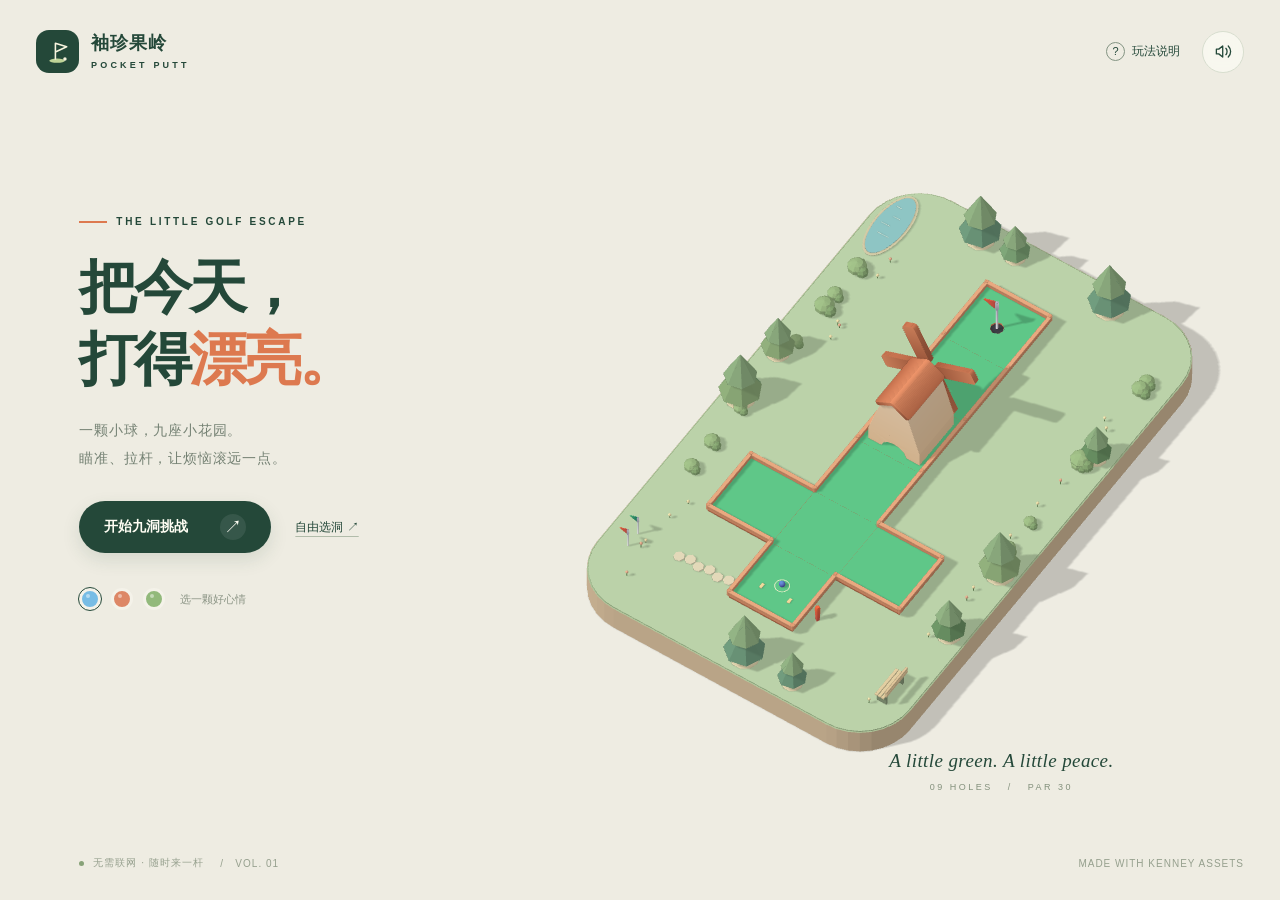
==== commit 2196dbcf: "Add files via upload" ====
--- a/index.html
+++ b/index.html
@@ -1,4 +1,5 @@
-<!DOCTYPE html><html lang="zh-CN"><head><meta charset="UTF-8"><meta name="viewport" content="width=device-width,initial-scale=1,maximum-scale=1,viewport-fit=cover"><meta name="theme-color" content="#f4f2e9"><meta name="apple-mobile-web-app-capable" content="yes"><meta name="apple-mobile-web-app-status-bar-style" content="default"><meta name="description" content="袖珍果岭 Pocket Putt：九洞离线 3D 迷你高尔夫。使用 Kenney Minigolf Kit。"><title>袖珍果岭 · Pocket Putt</title><link rel="icon" href="data:image/svg+xml,%3Csvg xmlns='http://www.w3.org/2000/svg' viewBox='0 0 80 80'%3E%3Crect width='80' height='80' rx='22' fill='%23244839'/%3E%3Cpath d='M30 59V19l28 9-28 12' fill='none' stroke='%23f4f2e9' stroke-width='5' stroke-linejoin='round'/%3E%3Cellipse cx='36' cy='61' rx='16' ry='5' fill='%23b6cd8d'/%3E%3C/svg%3E"><style>:root{--ink:#244839;--muted:#7b8979;--paper:#f4f2e9;--accent:#dd794f;--line:#dcded0;--white:#fffef8;--shadow:0 16px 45px #2b49341a;--safe:env(safe-area-inset-bottom,0px)}*{box-sizing:border-box}html,body{width:100%;height:100%;margin:0;overflow:hidden;background:var(--paper);color:var(--ink);font-family:Inter,"Avenir Next","Segoe UI","PingFang SC","Microsoft YaHei",sans-serif;-webkit-tap-highlight-color:transparent}button,input{font:inherit}button{border:0;cursor:pointer;color:inherit}button:focus-visible,a:focus-visible,input:focus-visible{outline:3px solid #e49b62;outline-offset:4px}button:disabled{opacity:.45;cursor:default}button,a{touch-action:manipulation}button{transition:background .18s,transform .18s,opacity .18s}button:hover:not(:disabled){filter:brightness(.97)}button:active:not(:disabled){transform:translateY(1px)}[hidden]{display:none!important}#world{position:fixed;inset:0;display:block;touch-action:none;cursor:grab}#world:active{cursor:grabbing}.app-header{position:fixed;top:30px;left:36px;right:36px;z-index:4;display:flex;align-items:center;justify-content:space-between;pointer-events:none}.app-header>*{pointer-events:auto}.brand{display:flex;gap:12px;align-items:center;background:transparent;padding:0;text-align:left}.brand-mark{width:43px;height:43px;background:var(--ink);color:#f8f4df;border-radius:13px;display:grid;place-items:center}.brand-mark svg{width:26px;height:26px}.brand-name{font-size:18px;font-weight:800;letter-spacing:1px;line-height:1.25}.brand-sub{display:block;font-size:9px;letter-spacing:3.2px;margin-top:6px;font-weight:600}.header-actions{display:flex;gap:10px;align-items:center}.icon-btn{width:42px;height:42px;display:grid;place-items:center;border:1px solid #d7ddce;background:#faf9f1d9;border-radius:50%;backdrop-filter:blur(6px)}.icon-btn svg{width:19px;height:19px;fill:none;stroke:currentColor;stroke-width:1.65;stroke-linecap:round;stroke-linejoin:round}.help-button{border:none;background:transparent;padding:10px 12px;font-size:12px;display:flex;gap:7px;align-items:center}.help-button span:first-child{border:1px solid #839382;width:19px;height:19px;line-height:17px;border-radius:50%;font-size:11px}.home-hero{position:fixed;top:24%;left:6.2%;width:420px;z-index:2;pointer-events:none}.home-hero button{pointer-events:auto}.eyebrow{display:flex;align-items:center;gap:9px;font-size:10px;letter-spacing:2.7px;font-weight:700;margin-bottom:24px}.tiny-line{width:28px;height:2px;background:var(--accent)}.home-hero h1{font-size:clamp(46px,4.55vw,74px);font-weight:800;line-height:1.24;letter-spacing:-3px;margin:0 0 22px}.home-hero h1 em{font-style:normal;color:var(--accent)}.hero-desc{font-size:14px;line-height:1.95;color:#758274;letter-spacing:.8px;margin:0 0 29px}.primary{background:var(--ink);color:#fffef4;border-radius:100px;min-height:52px;padding:13px 25px;font-weight:650;font-size:14px;display:inline-flex;align-items:center;justify-content:center;gap:32px;box-shadow:0 7px 18px #254e3420}.primary .arrow{display:inline-grid;place-items:center;border-radius:50%;width:26px;height:26px;background:#ffffff16;font-size:18px;font-weight:400}.secondary{font-size:12px;background:transparent;padding:14px 14px;text-decoration:underline;text-decoration-color:#b1bcaa;text-underline-offset:5px}.hero-buttons{display:flex;gap:10px;align-items:center}.ball-choice{margin-top:35px;display:flex;align-items:center;gap:10px;pointer-events:auto;font-size:11px;color:#8c9586}.swatch{width:22px;height:22px;border-radius:50%;padding:0;position:relative;border:3px solid var(--paper);outline:1px solid transparent;background:var(--ball)}.swatch.active{outline-color:var(--ink)}.swatch::after{content:'';position:absolute;top:3px;left:4px;width:4px;height:4px;border-radius:50%;background:#ffffff75}.ball-choice .choice-label{margin-left:5px}.home-footer{position:fixed;bottom:30px;left:6.2%;right:36px;display:flex;justify-content:space-between;align-items:center;z-index:3;font-size:10px;letter-spacing:1px;color:#96a08e}.footer-badge{display:flex;align-items:center;gap:9px}.footer-badge i{width:5px;height:5px;border-radius:50%;background:#87a278}.scene-caption{position:fixed;right:13%;bottom:12%;z-index:2;text-align:center;pointer-events:none}.scene-caption strong{font-family:Georgia,serif;font-weight:400;font-style:italic;font-size:19px;letter-spacing:.4px}.scene-caption small{display:block;font-size:9px;letter-spacing:2.5px;margin-top:10px;color:#84917d}.top-progress{position:fixed;top:30px;left:50%;transform:translateX(-50%);z-index:4;text-align:center}.top-progress .round-label{font-size:10px;letter-spacing:2px;color:#73846f}.top-progress .progress-dots{display:flex;gap:7px;justify-content:center;margin-top:11px}.progress-dot{height:6px;width:6px;border-radius:50%;background:#c4ceba}.progress-dot.done{background:#b6c994}.progress-dot.current{width:23px;background:var(--ink);border-radius:4px}.course-panel{position:fixed;top:151px;left:36px;width:230px;z-index:3;pointer-events:none}.course-kicker{font-size:10px;letter-spacing:2.7px;font-weight:650;color:#96a08a}.course-panel h2{font-size:29px;letter-spacing:-1px;margin:10px 0 12px}.course-description{font-size:12px;line-height:1.9;color:#7b8975;max-width:190px;min-height:48px;margin:0}.stroke-stats{display:flex;align-items:center;gap:25px;margin-top:25px}.stroke-stat small{display:block;font-size:10px;color:#809178;letter-spacing:1px;margin-bottom:5px}.stroke-number{font-family:Georgia,serif;font-size:66px;line-height:1;font-weight:400;letter-spacing:-4px}.par-number{font-size:26px;font-weight:400}.stat-divider{height:42px;width:1px;background:#d2dac8}.course-info{margin-top:25px;border-top:1px solid var(--line);padding-top:15px;max-width:184px;display:flex;justify-content:space-between;font-size:11px;color:#829077}.course-info strong{color:var(--ink);font-weight:600}.garden-tag{margin-top:32px;font-size:10px;color:#84917b;display:flex;gap:7px;align-items:center}.garden-tag i{width:6px;height:6px;border-radius:100px;background:#80a56b}.course-hint{margin-top:14px;color:#9c9b85;line-height:1.8;font-size:10px;max-width:188px}.hole-navigation{position:fixed;bottom:35px;left:36px;z-index:3;display:flex;align-items:center;gap:11px}.text-btn{font-size:11px;color:#7d8a74;background:transparent;padding:7px 0;display:flex;align-items:center;gap:7px}.text-btn svg{width:15px;height:15px;stroke:currentColor;fill:none;stroke-width:1.7}.shot-deck{position:fixed;bottom:calc(31px + var(--safe));left:50%;transform:translateX(-50%);width:520px;z-index:4;background:#fffef6f2;border:1px solid #e3e4d8;border-radius:22px;box-shadow:var(--shadow);padding:17px 20px 14px;backdrop-filter:blur(12px)}.shot-topline{display:flex;align-items:center;justify-content:space-between;font-size:10px;color:#8c9681;margin-bottom:12px;letter-spacing:.2px}.shot-status{display:flex;align-items:center;gap:7px;color:var(--ink);font-size:11px;font-weight:600}.status-led{width:6px;height:6px;border-radius:50%;background:#88a95a;box-shadow:0 0 0 3px #8eaf601a}.shot-row{display:flex;align-items:center;gap:16px}.power-label{display:flex;align-items:baseline;gap:5px;min-width:39px;color:var(--ink);font-size:22px;font-variant-numeric:tabular-nums}.power-label small{font-size:10px;color:#a0a891}.power-slider{flex:1;min-width:0;height:22px;margin:0;appearance:none;-webkit-appearance:none;background:transparent;cursor:pointer;touch-action:pan-x}.power-slider::-webkit-slider-runnable-track{height:5px;border-radius:9px;background:linear-gradient(to right,#a6b783 0%,#a6b783 var(--power,55%),#e6e9dc var(--power,55%),#e6e9dc 100%)}.power-slider::-moz-range-track{height:5px;border-radius:9px;background:#dbe2ce}.power-slider::-moz-range-progress{height:5px;background:#a6b783}.power-slider::-webkit-slider-thumb{appearance:none;-webkit-appearance:none;width:15px;height:15px;border-radius:50%;background:var(--ink);margin-top:-5px;border:3px solid #f7f7e9;box-shadow:0 0 0 1px #92a07c}.power-slider::-moz-range-thumb{width:12px;height:12px;border-radius:50%;border:2px solid #f8f8ea;background:var(--ink)}.strike-btn{font-size:12px;background:var(--ink);color:#fffef5;border-radius:12px;padding:13px 22px;min-width:93px;letter-spacing:1px}.shot-instruction{font-size:9px;color:#9bA58f;text-align:center;margin-top:11px;letter-spacing:.4px}.shot-instruction kbd{font-family:inherit;font-size:8px;border:1px solid #dce1d1;padding:1px 4px;border-radius:3px;margin:0 2px}.camera-tools{position:fixed;bottom:39px;right:35px;z-index:4;display:flex;gap:8px}.camera-tools .icon-btn{width:34px;height:34px}.camera-tools .icon-btn svg{width:16px;height:16px}.ball-label{position:fixed;z-index:2;pointer-events:none;transform:translate(-50%,-100%);font-size:9px;letter-spacing:1px;background:var(--ink);color:#fffce9;padding:6px 9px;border-radius:7px;white-space:nowrap;box-shadow:0 4px 12px #294e3020}.ball-label:after{content:'';position:absolute;left:50%;bottom:-4px;margin-left:-4px;border:4px solid transparent;border-top-color:var(--ink);border-bottom:0}.ball-label .blink{display:inline-block;width:4px;height:4px;background:#c9da9d;border-radius:50%;margin-right:5px}.toast{position:fixed;top:100px;left:50%;transform:translate(-50%,-8px);z-index:15;background:var(--ink);color:var(--white);font-size:12px;padding:12px 19px;border-radius:50px;pointer-events:none;opacity:0;transition:.2s;max-width:88vw;text-align:center}.toast.visible{opacity:1;transform:translate(-50%,0)}.modal-backdrop{position:fixed;inset:0;z-index:20;background:#1a362b42;backdrop-filter:blur(7px);display:flex;align-items:center;justify-content:center;padding:20px}.modal{position:relative;background:var(--paper);border:1px solid #fff8;border-radius:28px;padding:35px 38px;max-width:600px;width:100%;max-height:calc(100dvh - 40px);overflow:auto;box-shadow:0 25px 100px #182f3130}.modal-close{position:absolute;right:18px;top:18px;width:30px;height:30px;display:grid;place-items:center;border:1px solid #d9dfcf;border-radius:50%;background:transparent;font-size:20px;color:#72816a}.modal h2{font-size:27px;margin:6px 0 10px;letter-spacing:-.6px}.modal-sub{font-size:12px;color:#85917b;line-height:1.8;margin:0 0 25px}.modal .eyebrow{margin-bottom:13px;font-size:9px}.how-steps{margin:26px 0 24px;display:grid;gap:22px}.how-step{display:flex;align-items:flex-start;gap:18px}.step-num{flex-shrink:0;width:36px;height:36px;border-radius:50%;background:#e4e9d7;display:grid;place-items:center;font-family:Georgia,serif;font-size:20px;font-style:italic}.how-step strong{display:block;font-size:14px;margin:0 0 5px}.how-step p{margin:0;font-size:12px;color:#849278;line-height:1.8}.note-box{padding:14px 16px;border-radius:12px;background:#e9eddf;font-size:11px;color:#75816c;line-height:1.85}.modal-bottom{margin-top:25px;display:flex;gap:10px;align-items:center;justify-content:center}.modal-bottom .primary{min-width:180px}.course-grid{display:grid;grid-template-columns:repeat(3,1fr);gap:11px}.course-tile{border:1px solid #dfe3d4;border-radius:14px;background:#fafaf2;text-align:left;padding:15px 13px;min-height:108px}.course-tile .tile-number{font-family:Georgia,serif;font-size:23px;color:#99a88b;display:block}.course-tile strong{display:block;font-size:12px;margin:9px 0 7px}.course-tile small{font-size:9px;color:#98a18d;display:block}.course-tile.completed{border-color:#bdcfa6;background:#f0f4e6}.result-header{text-align:center}.result-crest{margin:3px auto 22px;width:75px;height:75px;border-radius:50%;border:1px solid #c7d3b7;background:#e8efdb;display:grid;place-items:center;font-size:32px}.result-crest svg{width:37px;height:37px;stroke:#879e69;fill:none;stroke-width:1.3}.result-subtitle{font-size:10px;letter-spacing:3px;color:#95a184}.result-header h2{margin-top:11px;font-size:34px}.result-header p{font-size:12px;color:#8b9580;margin:10px 0 22px}.result-stats{display:flex;justify-content:center;gap:43px;margin:24px 0}.result-stats small{font-size:10px;color:#9ba48f;display:block;margin-bottom:7px;letter-spacing:1px}.result-stats strong{font-family:Georgia,serif;font-size:41px;font-weight:400;line-height:1}.result-stats>div{text-align:center}.mini-scorecard{display:grid;grid-template-columns:repeat(9,1fr);border-radius:12px;overflow:hidden;border:1px solid #dfe4d4;margin-top:26px}.scorecell{text-align:center;font-size:10px;background:#f9faf0;border-right:1px solid #e4e8d9}.scorecell:last-child{border-right:none}.scorecell .hole{padding:8px 0;background:#e9eedf;color:#99a78a}.scorecell .value{padding:10px 0;font-size:12px}.scorecell .value.under{color:#5c956d}.scorecell .value.over{color:#c18058}.pause-actions{display:grid;gap:10px;margin-top:22px}.pause-actions button{border-radius:13px;background:#e8ecdf;padding:15px;font-size:13px;text-align:left;display:flex;justify-content:space-between;align-items:center}.pause-actions button:first-child{background:var(--ink);color:white}.danger-text{color:#b96b49!important}.modal-footnote{text-align:center;font-size:9px;color:#a1aa93;margin-top:21px;line-height:1.9}.loading{position:fixed;inset:0;z-index:40;display:grid;place-items:center;background:var(--paper);text-align:center}.loading-symbol{width:52px;height:52px;border:1px solid #d7dfca;border-top-color:var(--ink);border-radius:50%;margin:auto;animation:spin 1s linear infinite}.loading p{font-size:13px;letter-spacing:2px;margin-top:20px}.loading small{font-size:10px;color:#929d85}.fatal{max-width:440px;padding:28px}.fatal h2{font-size:22px}.fatal p{font-size:13px;line-height:1.9;letter-spacing:0;color:#76896d}.fatal button{margin-top:12px}.dev-note{display:none}@keyframes spin{to{transform:rotate(360deg)}}@media(min-width:1450px){.course-panel{left:48px;top:175px}.home-hero{top:25%}.shot-deck{bottom:45px}}@media(max-height:710px) and (min-width:701px){.home-hero{top:21%;}.home-hero h1{font-size:48px;margin-bottom:15px}.hero-desc{font-size:12px;margin-bottom:20px}.ball-choice{margin-top:20px}.eyebrow{margin-bottom:16px}.course-panel{top:120px}.stroke-stats{margin-top:16px}.stroke-number{font-size:52px}.garden-tag{margin-top:16px}.course-hint{display:none}.shot-deck{bottom:20px}.home-footer{bottom:22px}}
+<!DOCTYPE html><html lang="zh-CN"><head><meta charset="UTF-8"><meta name="viewport" content="width=device-width,initial-scale=1,maximum-scale=1,viewport-fit=cover"><meta name="theme-color" content="#f4f2e9"><meta name="apple-mobile-web-app-capable" content="yes"><meta name="apple-mobile-web-app-status-bar-style" content="default"><meta name="description" content="袖珍果岭 Pocket Putt：九洞离线 3D 迷你高尔夫。使用 Kenney Minigolf Kit。"><meta name="pocket-putt-version" content="1.0.1">
+<title>袖珍果岭 · Pocket Putt</title><link rel="icon" href="data:image/svg+xml,%3Csvg xmlns='http://www.w3.org/2000/svg' viewBox='0 0 80 80'%3E%3Crect width='80' height='80' rx='22' fill='%23244839'/%3E%3Cpath d='M30 59V19l28 9-28 12' fill='none' stroke='%23f4f2e9' stroke-width='5' stroke-linejoin='round'/%3E%3Cellipse cx='36' cy='61' rx='16' ry='5' fill='%23b6cd8d'/%3E%3C/svg%3E"><style>:root{--ink:#244839;--muted:#7b8979;--paper:#f4f2e9;--accent:#dd794f;--line:#dcded0;--white:#fffef8;--shadow:0 16px 45px #2b49341a;--safe:env(safe-area-inset-bottom,0px)}*{box-sizing:border-box}html,body{width:100%;height:100%;margin:0;overflow:hidden;background:var(--paper);color:var(--ink);font-family:Inter,"Avenir Next","Segoe UI","PingFang SC","Microsoft YaHei",sans-serif;-webkit-tap-highlight-color:transparent}button,input{font:inherit}button{border:0;cursor:pointer;color:inherit}button:focus-visible,a:focus-visible,input:focus-visible{outline:3px solid #e49b62;outline-offset:4px}button:disabled{opacity:.45;cursor:default}button,a{touch-action:manipulation}button{transition:background .18s,transform .18s,opacity .18s}button:hover:not(:disabled){filter:brightness(.97)}button:active:not(:disabled){transform:translateY(1px)}[hidden]{display:none!important}#world{position:fixed;inset:0;display:block;touch-action:none;cursor:grab}#world:active{cursor:grabbing}.app-header{position:fixed;top:30px;left:36px;right:36px;z-index:4;display:flex;align-items:center;justify-content:space-between;pointer-events:none}.app-header>*{pointer-events:auto}.brand{display:flex;gap:12px;align-items:center;background:transparent;padding:0;text-align:left}.brand-mark{width:43px;height:43px;background:var(--ink);color:#f8f4df;border-radius:13px;display:grid;place-items:center}.brand-mark svg{width:26px;height:26px}.brand-name{font-size:18px;font-weight:800;letter-spacing:1px;line-height:1.25}.brand-sub{display:block;font-size:9px;letter-spacing:3.2px;margin-top:6px;font-weight:600}.header-actions{display:flex;gap:10px;align-items:center}.icon-btn{width:42px;height:42px;display:grid;place-items:center;border:1px solid #d7ddce;background:#faf9f1d9;border-radius:50%;backdrop-filter:blur(6px)}.icon-btn svg{width:19px;height:19px;fill:none;stroke:currentColor;stroke-width:1.65;stroke-linecap:round;stroke-linejoin:round}.help-button{border:none;background:transparent;padding:10px 12px;font-size:12px;display:flex;gap:7px;align-items:center}.help-button span:first-child{border:1px solid #839382;width:19px;height:19px;line-height:17px;border-radius:50%;font-size:11px}.home-hero{position:fixed;top:24%;left:6.2%;width:420px;z-index:2;pointer-events:none}.home-hero button{pointer-events:auto}.eyebrow{display:flex;align-items:center;gap:9px;font-size:10px;letter-spacing:2.7px;font-weight:700;margin-bottom:24px}.tiny-line{width:28px;height:2px;background:var(--accent)}.home-hero h1{font-size:clamp(46px,4.55vw,74px);font-weight:800;line-height:1.24;letter-spacing:-3px;margin:0 0 22px}.home-hero h1 em{font-style:normal;color:var(--accent)}.hero-desc{font-size:14px;line-height:1.95;color:#758274;letter-spacing:.8px;margin:0 0 29px}.primary{background:var(--ink);color:#fffef4;border-radius:100px;min-height:52px;padding:13px 25px;font-weight:650;font-size:14px;display:inline-flex;align-items:center;justify-content:center;gap:32px;box-shadow:0 7px 18px #254e3420}.primary .arrow{display:inline-grid;place-items:center;border-radius:50%;width:26px;height:26px;background:#ffffff16;font-size:18px;font-weight:400}.secondary{font-size:12px;background:transparent;padding:14px 14px;text-decoration:underline;text-decoration-color:#b1bcaa;text-underline-offset:5px}.hero-buttons{display:flex;gap:10px;align-items:center}.ball-choice{margin-top:35px;display:flex;align-items:center;gap:10px;pointer-events:auto;font-size:11px;color:#8c9586}.swatch{width:22px;height:22px;border-radius:50%;padding:0;position:relative;border:3px solid var(--paper);outline:1px solid transparent;background:var(--ball)}.swatch.active{outline-color:var(--ink)}.swatch::after{content:'';position:absolute;top:3px;left:4px;width:4px;height:4px;border-radius:50%;background:#ffffff75}.ball-choice .choice-label{margin-left:5px}.home-footer{position:fixed;bottom:30px;left:6.2%;right:36px;display:flex;justify-content:space-between;align-items:center;z-index:3;font-size:10px;letter-spacing:1px;color:#96a08e}.footer-badge{display:flex;align-items:center;gap:9px}.footer-badge i{width:5px;height:5px;border-radius:50%;background:#87a278}.scene-caption{position:fixed;right:13%;bottom:12%;z-index:2;text-align:center;pointer-events:none}.scene-caption strong{font-family:Georgia,serif;font-weight:400;font-style:italic;font-size:19px;letter-spacing:.4px}.scene-caption small{display:block;font-size:9px;letter-spacing:2.5px;margin-top:10px;color:#84917d}.top-progress{position:fixed;top:30px;left:50%;transform:translateX(-50%);z-index:4;text-align:center}.top-progress .round-label{font-size:10px;letter-spacing:2px;color:#73846f}.top-progress .progress-dots{display:flex;gap:7px;justify-content:center;margin-top:11px}.progress-dot{height:6px;width:6px;border-radius:50%;background:#c4ceba}.progress-dot.done{background:#b6c994}.progress-dot.current{width:23px;background:var(--ink);border-radius:4px}.course-panel{position:fixed;top:151px;left:36px;width:230px;z-index:3;pointer-events:none}.course-kicker{font-size:10px;letter-spacing:2.7px;font-weight:650;color:#96a08a}.course-panel h2{font-size:29px;letter-spacing:-1px;margin:10px 0 12px}.course-description{font-size:12px;line-height:1.9;color:#7b8975;max-width:190px;min-height:48px;margin:0}.stroke-stats{display:flex;align-items:center;gap:25px;margin-top:25px}.stroke-stat small{display:block;font-size:10px;color:#809178;letter-spacing:1px;margin-bottom:5px}.stroke-number{font-family:Georgia,serif;font-size:66px;line-height:1;font-weight:400;letter-spacing:-4px}.par-number{font-size:26px;font-weight:400}.stat-divider{height:42px;width:1px;background:#d2dac8}.course-info{margin-top:25px;border-top:1px solid var(--line);padding-top:15px;max-width:184px;display:flex;justify-content:space-between;font-size:11px;color:#829077}.course-info strong{color:var(--ink);font-weight:600}.garden-tag{margin-top:32px;font-size:10px;color:#84917b;display:flex;gap:7px;align-items:center}.garden-tag i{width:6px;height:6px;border-radius:100px;background:#80a56b}.course-hint{margin-top:14px;color:#9c9b85;line-height:1.8;font-size:10px;max-width:188px}.hole-navigation{position:fixed;bottom:35px;left:36px;z-index:3;display:flex;align-items:center;gap:11px}.text-btn{font-size:11px;color:#7d8a74;background:transparent;padding:7px 0;display:flex;align-items:center;gap:7px}.text-btn svg{width:15px;height:15px;stroke:currentColor;fill:none;stroke-width:1.7}.shot-deck{position:fixed;bottom:calc(31px + var(--safe));left:50%;transform:translateX(-50%);width:520px;z-index:4;background:#fffef6f2;border:1px solid #e3e4d8;border-radius:22px;box-shadow:var(--shadow);padding:17px 20px 14px;backdrop-filter:blur(12px)}.shot-topline{display:flex;align-items:center;justify-content:space-between;font-size:10px;color:#8c9681;margin-bottom:12px;letter-spacing:.2px}.shot-status{display:flex;align-items:center;gap:7px;color:var(--ink);font-size:11px;font-weight:600}.status-led{width:6px;height:6px;border-radius:50%;background:#88a95a;box-shadow:0 0 0 3px #8eaf601a}.shot-row{display:flex;align-items:center;gap:16px}.power-label{display:flex;align-items:baseline;gap:5px;min-width:39px;color:var(--ink);font-size:22px;font-variant-numeric:tabular-nums}.power-label small{font-size:10px;color:#a0a891}.power-slider{flex:1;min-width:0;height:22px;margin:0;appearance:none;-webkit-appearance:none;background:transparent;cursor:pointer;touch-action:pan-x}.power-slider::-webkit-slider-runnable-track{height:5px;border-radius:9px;background:linear-gradient(to right,#a6b783 0%,#a6b783 var(--power,55%),#e6e9dc var(--power,55%),#e6e9dc 100%)}.power-slider::-moz-range-track{height:5px;border-radius:9px;background:#dbe2ce}.power-slider::-moz-range-progress{height:5px;background:#a6b783}.power-slider::-webkit-slider-thumb{appearance:none;-webkit-appearance:none;width:15px;height:15px;border-radius:50%;background:var(--ink);margin-top:-5px;border:3px solid #f7f7e9;box-shadow:0 0 0 1px #92a07c}.power-slider::-moz-range-thumb{width:12px;height:12px;border-radius:50%;border:2px solid #f8f8ea;background:var(--ink)}.strike-btn{font-size:12px;background:var(--ink);color:#fffef5;border-radius:12px;padding:13px 22px;min-width:93px;letter-spacing:1px}.shot-instruction{font-size:9px;color:#9bA58f;text-align:center;margin-top:11px;letter-spacing:.4px}.shot-instruction kbd{font-family:inherit;font-size:8px;border:1px solid #dce1d1;padding:1px 4px;border-radius:3px;margin:0 2px}.camera-tools{position:fixed;bottom:39px;right:35px;z-index:4;display:flex;gap:8px}.camera-tools .icon-btn{width:34px;height:34px}.camera-tools .icon-btn svg{width:16px;height:16px}.ball-label{position:fixed;z-index:2;pointer-events:none;transform:translate(-50%,-100%);font-size:9px;letter-spacing:1px;background:var(--ink);color:#fffce9;padding:6px 9px;border-radius:7px;white-space:nowrap;box-shadow:0 4px 12px #294e3020}.ball-label:after{content:'';position:absolute;left:50%;bottom:-4px;margin-left:-4px;border:4px solid transparent;border-top-color:var(--ink);border-bottom:0}.ball-label .blink{display:inline-block;width:4px;height:4px;background:#c9da9d;border-radius:50%;margin-right:5px}.toast{position:fixed;top:100px;left:50%;transform:translate(-50%,-8px);z-index:15;background:var(--ink);color:var(--white);font-size:12px;padding:12px 19px;border-radius:50px;pointer-events:none;opacity:0;transition:.2s;max-width:88vw;text-align:center}.toast.visible{opacity:1;transform:translate(-50%,0)}.modal-backdrop{position:fixed;inset:0;z-index:20;background:#1a362b42;backdrop-filter:blur(7px);display:flex;align-items:center;justify-content:center;padding:20px}.modal{position:relative;background:var(--paper);border:1px solid #fff8;border-radius:28px;padding:35px 38px;max-width:600px;width:100%;max-height:calc(100dvh - 40px);overflow:auto;box-shadow:0 25px 100px #182f3130}.modal-close{position:absolute;right:18px;top:18px;width:30px;height:30px;display:grid;place-items:center;border:1px solid #d9dfcf;border-radius:50%;background:transparent;font-size:20px;color:#72816a}.modal h2{font-size:27px;margin:6px 0 10px;letter-spacing:-.6px}.modal-sub{font-size:12px;color:#85917b;line-height:1.8;margin:0 0 25px}.modal .eyebrow{margin-bottom:13px;font-size:9px}.how-steps{margin:26px 0 24px;display:grid;gap:22px}.how-step{display:flex;align-items:flex-start;gap:18px}.step-num{flex-shrink:0;width:36px;height:36px;border-radius:50%;background:#e4e9d7;display:grid;place-items:center;font-family:Georgia,serif;font-size:20px;font-style:italic}.how-step strong{display:block;font-size:14px;margin:0 0 5px}.how-step p{margin:0;font-size:12px;color:#849278;line-height:1.8}.note-box{padding:14px 16px;border-radius:12px;background:#e9eddf;font-size:11px;color:#75816c;line-height:1.85}.modal-bottom{margin-top:25px;display:flex;gap:10px;align-items:center;justify-content:center}.modal-bottom .primary{min-width:180px}.course-grid{display:grid;grid-template-columns:repeat(3,1fr);gap:11px}.course-tile{border:1px solid #dfe3d4;border-radius:14px;background:#fafaf2;text-align:left;padding:15px 13px;min-height:108px}.course-tile .tile-number{font-family:Georgia,serif;font-size:23px;color:#99a88b;display:block}.course-tile strong{display:block;font-size:12px;margin:9px 0 7px}.course-tile small{font-size:9px;color:#98a18d;display:block}.course-tile.completed{border-color:#bdcfa6;background:#f0f4e6}.result-header{text-align:center}.result-crest{margin:3px auto 22px;width:75px;height:75px;border-radius:50%;border:1px solid #c7d3b7;background:#e8efdb;display:grid;place-items:center;font-size:32px}.result-crest svg{width:37px;height:37px;stroke:#879e69;fill:none;stroke-width:1.3}.result-subtitle{font-size:10px;letter-spacing:3px;color:#95a184}.result-header h2{margin-top:11px;font-size:34px}.result-header p{font-size:12px;color:#8b9580;margin:10px 0 22px}.result-stats{display:flex;justify-content:center;gap:43px;margin:24px 0}.result-stats small{font-size:10px;color:#9ba48f;display:block;margin-bottom:7px;letter-spacing:1px}.result-stats strong{font-family:Georgia,serif;font-size:41px;font-weight:400;line-height:1}.result-stats>div{text-align:center}.mini-scorecard{display:grid;grid-template-columns:repeat(9,1fr);border-radius:12px;overflow:hidden;border:1px solid #dfe4d4;margin-top:26px}.scorecell{text-align:center;font-size:10px;background:#f9faf0;border-right:1px solid #e4e8d9}.scorecell:last-child{border-right:none}.scorecell .hole{padding:8px 0;background:#e9eedf;color:#99a78a}.scorecell .value{padding:10px 0;font-size:12px}.scorecell .value.under{color:#5c956d}.scorecell .value.over{color:#c18058}.pause-actions{display:grid;gap:10px;margin-top:22px}.pause-actions button{border-radius:13px;background:#e8ecdf;padding:15px;font-size:13px;text-align:left;display:flex;justify-content:space-between;align-items:center}.pause-actions button:first-child{background:var(--ink);color:white}.danger-text{color:#b96b49!important}.modal-footnote{text-align:center;font-size:9px;color:#a1aa93;margin-top:21px;line-height:1.9}.loading{position:fixed;inset:0;z-index:40;display:grid;place-items:center;background:var(--paper);text-align:center}.loading-symbol{width:52px;height:52px;border:1px solid #d7dfca;border-top-color:var(--ink);border-radius:50%;margin:auto;animation:spin 1s linear infinite}.loading p{font-size:13px;letter-spacing:2px;margin-top:20px}.loading small{font-size:10px;color:#929d85}.fatal{max-width:440px;padding:28px}.fatal h2{font-size:22px}.fatal p{font-size:13px;line-height:1.9;letter-spacing:0;color:#76896d}.fatal button{margin-top:12px}.dev-note{display:none}@keyframes spin{to{transform:rotate(360deg)}}@media(min-width:1450px){.course-panel{left:48px;top:175px}.home-hero{top:25%}.shot-deck{bottom:45px}}@media(max-height:710px) and (min-width:701px){.home-hero{top:21%;}.home-hero h1{font-size:48px;margin-bottom:15px}.hero-desc{font-size:12px;margin-bottom:20px}.ball-choice{margin-top:20px}.eyebrow{margin-bottom:16px}.course-panel{top:120px}.stroke-stats{margin-top:16px}.stroke-number{font-size:52px}.garden-tag{margin-top:16px}.course-hint{display:none}.shot-deck{bottom:20px}.home-footer{bottom:22px}}
 @media(max-width:1000px) and (min-width:701px){.home-hero{left:5%;width:350px}.home-hero h1{font-size:50px}.course-panel{width:185px;left:25px}.course-panel h2{font-size:25px}.course-description{max-width:160px}.shot-deck{width:450px}.camera-tools{bottom:178px;right:20px;flex-direction:column}.hole-navigation{left:25px;bottom:35px}.app-header{left:25px;right:25px}.home-footer{left:5%}.header-actions{gap:6px}}
 @media(max-width:700px){.app-header{left:20px;right:20px;top:max(20px,env(safe-area-inset-top,0px));}.brand-mark{width:35px;height:35px;border-radius:11px}.brand-mark svg{width:22px}.brand{gap:9px}.brand-name{font-size:14px}.brand-sub{font-size:7px;letter-spacing:2px;margin-top:4px}.header-actions{gap:7px}.icon-btn{width:34px;height:34px}.icon-btn svg{width:16px}.help-button{padding:7px 3px}.help-button .help-text{display:none}.home-hero{top:calc(13% + 10px);left:25px;right:25px;width:auto}.home-hero .eyebrow{font-size:8px;letter-spacing:2px;margin-bottom:15px}.home-hero h1{font-size:43px;line-height:1.19;letter-spacing:-2px;margin-bottom:14px}.hero-desc{font-size:11px;line-height:1.8;margin:0;color:#84907c;letter-spacing:.5px}.hero-buttons{position:fixed;left:25px;right:25px;bottom:calc(60px + var(--safe));display:flex;justify-content:space-between;gap:7px}.hero-buttons .primary{min-width:190px;font-size:12px;min-height:48px;padding:12px 19px;gap:32px}.hero-buttons .secondary{font-size:11px;padding:12px 7px}.ball-choice{position:fixed;right:26px;bottom:calc(127px + var(--safe));margin:0;font-size:9px;gap:8px}.ball-choice .choice-label{font-size:9px;margin-left:3px}.scene-caption{left:25px;right:auto;bottom:calc(130px + var(--safe));text-align:left}.scene-caption strong{font-size:15px}.scene-caption small{font-size:7px;letter-spacing:1.7px;margin-top:6px}.home-footer{left:25px;right:25px;bottom:calc(24px + var(--safe));font-size:8px;letter-spacing:.5px}.home-footer .footer-badge{gap:5px}.home-footer .version-copy{display:none}.top-progress{top:82px;left:23px;transform:none;text-align:left}.top-progress .round-label{font-size:8px;letter-spacing:1.5px}.top-progress .progress-dots{display:none}.course-panel{top:106px;left:23px;right:23px;width:auto;display:block}.course-kicker{display:none}.course-panel h2{font-size:23px;margin:0 0 8px}.course-description{font-size:10px;line-height:1.65;min-height:0;max-width:205px}.stroke-stats{position:absolute;right:0;top:-20px;gap:15px;margin:0}.stroke-stat small{font-size:8px;letter-spacing:.5px}.stroke-number{font-size:39px;letter-spacing:-2px}.par-number{font-size:21px}.stat-divider{height:29px}.course-info,.garden-tag,.course-hint{display:none}.shot-deck{width:auto;left:16px;right:16px;transform:none;bottom:calc(20px + var(--safe));padding:15px 16px 12px;border-radius:19px}.shot-row{gap:13px}.power-label{font-size:22px;min-width:39px}.strike-btn{min-width:81px;padding:13px 15px;font-size:12px}.shot-instruction{font-size:8px;margin-top:12px}.shot-instruction .desktop-only{display:none}.shot-topline{font-size:9px;margin-bottom:10px}.shot-status{font-size:10px}.hole-navigation{bottom:calc(157px + var(--safe));left:23px;gap:17px}.text-btn{font-size:10px}.camera-tools{right:22px;bottom:calc(154px + var(--safe));gap:6px}.camera-tools .icon-btn{width:30px;height:30px}.camera-tools .icon-btn:nth-child(2){display:none}.camera-tools .icon-btn svg{width:13px;height:13px}.ball-label{font-size:8px;padding:5px 7px}.toast{top:165px;font-size:11px;width:max-content;max-width:88vw;padding:11px 16px}.modal{padding:31px 23px;border-radius:24px;max-height:calc(100dvh - 36px)}.modal-backdrop{padding:18px}.modal h2{font-size:24px}.modal-sub{font-size:11px}.course-grid{gap:8px}.course-tile{padding:12px 9px;min-height:98px}.course-tile strong{font-size:11px}.course-tile small{font-size:8px}.result-header h2{font-size:28px}.result-crest{height:64px;width:64px;margin-bottom:18px}.result-stats{gap:32px}.modal-bottom{margin-top:20px;flex-wrap:wrap}.modal-bottom .primary{min-width:165px;font-size:12px;min-height:46px}.how-step{gap:13px}.how-steps{gap:18px}.step-num{width:31px;height:31px;font-size:17px}.how-step strong{font-size:12px}.how-step p{font-size:11px}.mini-scorecard{margin-top:18px}.scorecell .value{font-size:10px}.note-box{font-size:10px;padding:12px 13px}}
 @media(max-height:580px) and (orientation:landscape){.app-header{top:16px}.brand-sub{display:none}.home-hero{top:24%;left:5%;width:310px}.home-hero .eyebrow{font-size:8px;margin-bottom:12px}.home-hero h1{font-size:38px}.hero-desc{font-size:10px;margin-bottom:16px}.home-hero .primary{min-height:42px;font-size:11px;padding:9px 17px;gap:16px}.home-hero .secondary{font-size:10px}.ball-choice{display:none}.home-footer{bottom:16px;font-size:8px}.scene-caption{bottom:11%}.course-panel{top:100px;left:22px;width:150px}.course-panel h2{font-size:21px;margin-bottom:9px}.course-description{font-size:10px}.stroke-stats{margin-top:10px;gap:17px}.stroke-number{font-size:42px}.course-info,.course-hint,.garden-tag{display:none}.shot-deck{width:390px;left:62%;bottom:12px;padding:12px 16px;border-radius:17px}.shot-instruction{display:none}.shot-topline{margin-bottom:7px}.strike-btn{padding:10px 16px}.power-label{font-size:20px}.hole-navigation{bottom:22px;left:22px;gap:12px}.camera-tools{bottom:120px;right:18px;flex-direction:column}.top-progress{top:20px}.modal{padding:25px;max-width:540px}.result-crest{display:none}.result-stats{margin:16px 0}.result-header h2{font-size:25px}.modal-bottom{margin-top:16px}}
@@ -62,11 +63,48 @@
  constructor(canvas){
   this.canvas=canvas;const gl=canvas.getContext('webgl',{antialias:true,alpha:true,preserveDrawingBuffer:false,powerPreference:'high-performance'});if(!gl)throw Error('浏览器未能启动 WebGL。请使用开启硬件加速的 Chrome、Edge 或 Safari。');this.gl=gl;
   this.identity=M.identity();this.meshes=new Set();this.camera={yaw:.61,tilt:.91,zoom:1,center:[0,.8,0],width:20,depth:23};this.pixelRatio=Math.min(devicePixelRatio||1,1.7);
+  // The sun and its orthographic shadow grid live in world space, never in view space.
+  this.sunDirection=new Float32Array(V.norm([-27,48,32]));this.lightView=M.lookAt([-27,48,32],[0,0,0]);
   const vert=`precision highp float;attribute vec3 aPos;attribute vec3 aNormal;attribute vec3 aColor;uniform mat4 uModel;uniform mat4 uVP;uniform mat4 uLight;varying vec3 vColor;varying vec3 vNormal;varying vec4 vShadow;varying vec3 vWorld;void main(){vec4 w=uModel*vec4(aPos,1.0);vWorld=w.xyz;vNormal=normalize(mat3(uModel)*aNormal);vColor=aColor;vShadow=uLight*w;gl_Position=uVP*w;}`;
-  const frag=`precision highp float;varying vec3 vColor;varying vec3 vNormal;varying vec4 vShadow;varying vec3 vWorld;uniform sampler2D uShadowMap;uniform float uShadowSize;uniform float uUnlit;
+  const frag=`precision highp float;
+   varying vec3 vColor;varying vec3 vNormal;varying vec4 vShadow;
+   uniform sampler2D uShadowMap;uniform float uShadowSize;uniform float uUnlit;
+   uniform mat4 uLightView;uniform vec3 uShadowSpan;uniform vec3 uSunDirection;
    float depth(vec4 c){return dot(c.rgb,vec3(1.0,1.0/255.0,1.0/65025.0));}
-   void main(){vec3 n=normalize(vNormal);vec3 l=normalize(vec3(-.55,1.0,.65));float nd=max(dot(n,l),0.0);vec3 p=vShadow.xyz/vShadow.w*.5+.5;float shade=0.0;float bias=max(.00065,.0015*(1.0-nd));if(p.x>0.0&&p.x<1.0&&p.y>0.0&&p.y<1.0&&p.z<1.0){for(int i=-1;i<=1;i++)for(int j=-1;j<=1;j++){float s=depth(texture2D(uShadowMap,p.xy+vec2(float(i),float(j))*2.0/uShadowSize));shade+=p.z-bias>s?1.0:0.0;}shade/=9.0;}vec3 c=vColor*(.69+.055*max(n.y,0.0)+.31*nd*(1.0-shade*.65));c*=1.0-shade*.035;gl_FragColor=vec4(mix(c,vColor,uUnlit),1.0);}`;
-  this.program=this.programOf(vert,frag);this.loc=this.locations(this.program,['aPos','aNormal','aColor'],['uModel','uVP','uLight','uShadowMap','uShadowSize','uUnlit']);
+   float stableShadow(vec3 p,vec3 n,float nd){
+    if(nd<.06||p.x<=0.0||p.x>=1.0||p.y<=0.0||p.y>=1.0||p.z<=0.0||p.z>=1.0)return 0.0;
+    // Each neighbour must be compared to the depth of the RECEIVER PLANE at
+    // that texel, not to the centre pixel's depth. Otherwise a flat lawn
+    // shadows itself in a moving speckled / moire pattern when the camera orbits.
+    // Derive the plane analytically in light space: no camera derivatives,
+    // random screen-space offsets, extra extensions, or view-dependent bias.
+    vec3 ln=mat3(uLightView)*n;
+    vec2 slope=ln.xy/max(ln.z,.06)*uShadowSpan.xy/uShadowSpan.z;
+    float bias=(.009+.006*(1.0-nd))/uShadowSpan.z;
+    vec2 lattice=p.xy*uShadowSize-.5;
+    vec2 base=floor(lattice),f=fract(lattice);
+    float shade=0.0;
+    // Bilinearly reconstruct a 3x3 PCF filter with 16 distinct nearest taps.
+    // We interpolate COMPARISONS, never RGB-packed depth, to avoid false depths
+    // at channel carries. Fractional weights give continuous sub-texel motion.
+    for(int y=-1;y<=2;y++)for(int x=-1;x<=2;x++){
+     vec2 uv=(base+vec2(float(x),float(y))+.5)/uShadowSize;
+     float wx=x==-1?1.0-f.x:(x==2?f.x:1.0);
+     float wy=y==-1?1.0-f.y:(y==2?f.y:1.0);
+     float receiver=p.z+dot(slope,uv-p.xy)-bias;
+     shade+=wx*wy*step(depth(texture2D(uShadowMap,uv)),receiver);
+    }
+    return shade/9.0;
+   }
+   void main(){
+    if(uUnlit>.5){gl_FragColor=vec4(vColor,1.0);return;}
+    vec3 n=normalize(vNormal);float nd=max(dot(n,uSunDirection),0.0);
+    vec3 p=vShadow.xyz/vShadow.w*.5+.5;
+    float shade=stableShadow(p,n,nd);
+    vec3 c=vColor*(.69+.055*max(n.y,0.0)+.31*nd*(1.0-shade*.65));
+    c*=1.0-shade*.035;gl_FragColor=vec4(c,1.0);
+   }`;
+  this.program=this.programOf(vert,frag);this.loc=this.locations(this.program,['aPos','aNormal','aColor'],['uModel','uVP','uLight','uShadowMap','uShadowSize','uUnlit','uLightView','uShadowSpan','uSunDirection']);
   this.depthProgram=this.programOf(`attribute vec3 aPos;uniform mat4 uModel;uniform mat4 uVP;void main(){gl_Position=uVP*uModel*vec4(aPos,1.0);}`,`precision highp float;void main(){vec3 c=fract(gl_FragCoord.z*vec3(1.0,255.0,65025.0));c-=c.yzz*vec3(1.0/255.0,1.0/255.0,0.0);gl_FragColor=vec4(c,1.0);}`);
   this.dloc=this.locations(this.depthProgram,['aPos'],['uModel','uVP']);this.shadowSize=matchMedia('(max-width:700px)').matches?1024:1536;
   this.shadowTexture=gl.createTexture();gl.bindTexture(gl.TEXTURE_2D,this.shadowTexture);gl.texImage2D(gl.TEXTURE_2D,0,gl.RGBA,this.shadowSize,this.shadowSize,0,gl.RGBA,gl.UNSIGNED_BYTE,null);gl.texParameteri(gl.TEXTURE_2D,gl.TEXTURE_MIN_FILTER,gl.NEAREST);gl.texParameteri(gl.TEXTURE_2D,gl.TEXTURE_MAG_FILTER,gl.NEAREST);gl.texParameteri(gl.TEXTURE_2D,gl.TEXTURE_WRAP_S,gl.CLAMP_TO_EDGE);gl.texParameteri(gl.TEXTURE_2D,gl.TEXTURE_WRAP_T,gl.CLAMP_TO_EDGE);
@@ -83,13 +121,27 @@
   const pts=[];for(let x of [-c.width/2,c.width/2])for(let z of [-c.depth/2,c.depth/2])for(let y of [-1,3.5])pts.push([x,y,z]);const xs=pts.map(p=>V.dot(p,this.right)),ys=pts.map(p=>V.dot(p,this.up));const units=Math.max((Math.max(...xs)-Math.min(...xs))/rect[2],(Math.max(...ys)-Math.min(...ys))/rect[3])*c.zoom;
   this.units=units;this.target=V.add(c.center,V.add(V.mul(this.right,-(rect[0]+rect[2]/2-this.w/2)*units),V.mul(this.up,(rect[1]+rect[3]/2-this.h/2)*units)));
   const eye=V.add(this.target,V.mul(dir,60));this.vp=M.multiply(M.ortho(-this.w*units/2,this.w*units/2,-this.h*units/2,this.h*units/2,1,140),M.lookAt(eye,this.target));
-  let sz=Math.max(c.width,c.depth)*.85+4;this.light=M.multiply(M.ortho(-sz,sz,-sz,sz,1,100),M.lookAt([-27,48,32],[0,0,0]));
+  // Rebuild only for a different course footprint; yaw / zoom / viewport never
+  // translate or rescale the shadow map. Preserve the original world coverage.
+  let sz=Math.max(c.width,c.depth)*.85+4;if(this.shadowExtent!==sz){
+   this.shadowExtent=sz;this.shadowSpan=new Float32Array([2*sz,2*sz,99]);
+   this.light=M.multiply(M.ortho(-sz,sz,-sz,sz,1,100),this.lightView);
+  }
  }
  screen(p){let a=M.transform(p,this.vp);return {x:(a[0]*.5+.5)*this.w,y:(.5-a[1]*.5)*this.h};}
  ground(x,y,h=.19){let p=V.add(this.target,V.add(V.mul(this.right,(x-this.w/2)*this.units),V.mul(this.up,(this.h/2-y)*this.units))),t=(h-p[1])/this.forward[1];return V.add(p,V.mul(this.forward,t));}
- draw(items){let gl=this.gl;gl.bindFramebuffer(gl.FRAMEBUFFER,this.fbo);gl.viewport(0,0,this.shadowSize,this.shadowSize);gl.clearColor(1,1,1,1);gl.clear(gl.COLOR_BUFFER_BIT|gl.DEPTH_BUFFER_BIT);gl.useProgram(this.depthProgram);gl.uniformMatrix4fv(this.dloc.uVP,false,this.light);gl.enableVertexAttribArray(this.dloc.aPos);
+ draw(items){let gl=this.gl;gl.bindFramebuffer(gl.FRAMEBUFFER,this.fbo);gl.viewport(0,0,this.shadowSize,this.shadowSize);gl.clearColor(1,1,1,1);gl.clear(gl.COLOR_BUFFER_BIT|gl.DEPTH_BUFFER_BIT);gl.useProgram(this.depthProgram);gl.uniformMatrix4fv(this.dloc.uVP,false,this.light);
+  // Vertex-array enables belong to the WebGL CONTEXT, not the shader program.
+  // A replaced aim-guide buffer may still be referenced by the colour-pass
+  // normal/colour attributes. Leaving them enabled invalidates every shadow
+  // draw (INVALID_OPERATION) and makes the whole map vanish for that frame.
+  // Bind exactly the attribute set required by this pass, even if the previous
+  // frame ended with geometry that has since been disposed.
+  for(const name of ['aPos','aNormal','aColor'])gl.disableVertexAttribArray(this.loc[name]);
+  gl.enableVertexAttribArray(this.dloc.aPos);
   for(let item of items){if(item.cast===false)continue;gl.bindBuffer(gl.ARRAY_BUFFER,item.mesh.buffer);gl.vertexAttribPointer(this.dloc.aPos,3,gl.FLOAT,false,36,0);gl.uniformMatrix4fv(this.dloc.uModel,false,item.matrix||this.identity);gl.drawArrays(gl.TRIANGLES,0,item.mesh.count);}
   gl.bindFramebuffer(gl.FRAMEBUFFER,null);gl.viewport(0,0,this.canvas.width,this.canvas.height);gl.clearColor(.9529,.9451,.9059,1);gl.clear(gl.COLOR_BUFFER_BIT|gl.DEPTH_BUFFER_BIT);gl.useProgram(this.program);gl.uniformMatrix4fv(this.loc.uVP,false,this.vp);gl.uniformMatrix4fv(this.loc.uLight,false,this.light);gl.activeTexture(gl.TEXTURE0);gl.bindTexture(gl.TEXTURE_2D,this.shadowTexture);gl.uniform1i(this.loc.uShadowMap,0);gl.uniform1f(this.loc.uShadowSize,this.shadowSize);
+  gl.uniformMatrix4fv(this.loc.uLightView,false,this.lightView);gl.uniform3fv(this.loc.uShadowSpan,this.shadowSpan);gl.uniform3fv(this.loc.uSunDirection,this.sunDirection);
   for(let key of ['aPos','aNormal','aColor'])gl.enableVertexAttribArray(this.loc[key]);
   for(let item of items){gl.bindBuffer(gl.ARRAY_BUFFER,item.mesh.buffer);gl.vertexAttribPointer(this.loc.aPos,3,gl.FLOAT,false,36,0);gl.vertexAttribPointer(this.loc.aNormal,3,gl.FLOAT,false,36,12);gl.vertexAttribPointer(this.loc.aColor,3,gl.FLOAT,false,36,24);gl.uniformMatrix4fv(this.loc.uModel,false,item.matrix||this.identity);gl.uniform1f(this.loc.uUnlit,item.unlit?1:0);gl.drawArrays(gl.TRIANGLES,0,item.mesh.count);}
  }
@@ -263,7 +315,7 @@
 function showCourses(){showModal('courses',closeX+`<div class="eyebrow"><span class="tiny-line"></span>NINE LITTLE GARDENS</div><h2 id="modalTitle">挑一座喜欢的花园。</h2><p class="modal-sub">直接进入自由练习，不影响巡回赛。每洞最佳成绩会单独记录。</p><div class="course-grid">${LEVELS.map((l,i)=>`<button class="course-tile ${bests[i]?'completed':''}" data-course="${i}"><span class="tile-number">${String(i+1).padStart(2,'0')}</span><strong>${l.name}</strong><small>PAR ${l.par}${bests[i]?' · 最佳 '+bests[i]+' 杆':' · 尚未挑战'}</small></button>`).join('')}</div><div class="modal-footnote">慢慢打，也是一种漂亮。</div>`);}
 function scoreGrid(){return '<div class="mini-scorecard">'+LEVELS.map((l,i)=>{let s=state.scores[i],active=i===state.hole&&state.screen==='play'&&s===null;return `<div class="scorecell"><div class="hole">${i+1}</div><div class="value ${s!==null?(s<l.par?'under':s>l.par?'over':''):''}">${s!==null?s:active?state.strokes+'*':'—'}</div></div>`;}).join('')+'</div>';}
 function showScorecard(){let done=state.scores.filter(Number.isFinite).length,total=state.scores.reduce((s,v)=>s+(Number.isFinite(v)?v:0),0),diff=state.scores.reduce((s,v,i)=>s+(Number.isFinite(v)?v-LEVELS[i].par:0),0);showModal('scorecard',closeX+`<div class="eyebrow">YOUR LITTLE SCORECARD</div><h2 id="modalTitle">每一杆，都算风景。</h2><p class="modal-sub">${state.mode==='round'?'九洞巡回赛':'本次自由练习'} · 已完成 ${done} 洞</p>${scoreGrid()}<div class="result-stats"><div><small>已完成杆数</small><strong>${total}</strong></div><div><small>相对标准杆</small><strong>${fmtDiff(diff)}</strong></div></div><div class="note-box">* 表示当前洞，尚未计入总成绩。<br>低于标准杆是负数，高于标准杆是正数；E 表示平标准杆。</div><div class="modal-bottom"><button class="primary" data-action="close">继续打球 ↗</button></div>`);}
-function showPause(){if(state.screen!=='play')return;showModal('pause',closeX+`<div class="eyebrow">TAKE A LITTLE BREATH</div><h2 id="modalTitle">歇一会儿，也很好。</h2><p class="modal-sub">第 ${state.hole+1} 洞 · ${LEVELS[state.hole].name} · ${state.mode==='round'?'九洞巡回赛':'自由练习'}</p><div class="pause-actions"><button data-action="close">继续打球 <span>↗</span></button><button data-action="courses">自由选洞 <span>↗</span></button>${state.mode==='practice'?'<button data-action="replay">重玩本洞 <span>↺</span></button>':'<button data-action="new-confirm">重新开始九洞巡回赛 <span>↺</span></button>'}<button data-action="home">保存并返回主菜单 <span>↖</span></button></div><div class="modal-footnote">素材：Kenney Minigolf Kit · 原创程序与音效<br>POCKET PUTT / VERSION 1.0</div>`);}
+function showPause(){if(state.screen!=='play')return;showModal('pause',closeX+`<div class="eyebrow">TAKE A LITTLE BREATH</div><h2 id="modalTitle">歇一会儿，也很好。</h2><p class="modal-sub">第 ${state.hole+1} 洞 · ${LEVELS[state.hole].name} · ${state.mode==='round'?'九洞巡回赛':'自由练习'}</p><div class="pause-actions"><button data-action="close">继续打球 <span>↗</span></button><button data-action="courses">自由选洞 <span>↗</span></button>${state.mode==='practice'?'<button data-action="replay">重玩本洞 <span>↺</span></button>':'<button data-action="new-confirm">重新开始九洞巡回赛 <span>↺</span></button>'}<button data-action="home">保存并返回主菜单 <span>↖</span></button></div><div class="modal-footnote">素材：Kenney Minigolf Kit · 原创程序与音效<br>POCKET PUTT / VERSION 1.0.1</div>`);}
 function completeHole(limit=false){if(scorePending||state.phase==='result')return;scorePending=true;state.phase='result';state.limit=limit;state.strokes=Math.min(STROKE_LIMIT,state.strokes);state.scores[state.hole]=state.strokes;if(!limit&&(!bests[state.hole]||state.strokes<bests[state.hole])){bests[state.hole]=state.strokes;safeWrite(BEST_KEY,bests);}saveProgress();updateHUD();if(!limit){winSound();const rand=seeded(123+state.hole+state.strokes);for(let i=0;i<36;i++)particles.push({x:cup.x,y:.7,z:cup.z,vx:(rand()-.5)*3.5,vy:2.7+rand()*2.7,vz:(rand()-.5)*3.5,life:1.8+rand()*.7,kind:i%3,rotation:rand()*6});}let idx=state.hole;setTimeout(()=>{if(state.screen==='play'&&state.hole===idx&&state.phase==='result')showResult();},limit?100:620);}
 function showResult(){const L=LEVELS[state.hole],diff=state.strokes-L.par,one=state.strokes===1,over=state.limit,label=over?'TAKE THE SCENIC ROUTE':one?'HOLE IN ONE':diff<=-2?'EAGLE':diff===-1?'BIRDIE':diff===0?'PAR':'NICELY DONE',title=over?'这一洞，先记到这里。':one?'一杆入魂！':diff<0?'这一杆，很漂亮。':diff===0?'稳稳地，刚刚好。':'进洞了，就是好球。';
  showModal('result',`<div class="result-header"><div class="result-crest"><svg viewBox="0 0 44 44"><path d="m22 5 5 11 12 2-9 9 2 12-10-6-10 6 2-12-9-9 12-2Z"/></svg></div><div class="result-subtitle">${label}</div><h2 id="modalTitle">${title}</h2><p>第 ${String(state.hole+1).padStart(2,'0')} 洞 · ${L.name}${over?' · 已达 12 杆上限':''}</p></div><div class="result-stats"><div><small>本洞杆数</small><strong>${state.strokes}</strong></div><div><small>标准杆</small><strong>${L.par}</strong></div><div><small>本洞成绩</small><strong>${fmtDiff(diff)}</strong></div></div>${state.mode==='round'?scoreGrid():`<div class="note-box" style="text-align:center">自由练习 · 个人最佳 ${bests[state.hole]||'—'} 杆</div>`}<div class="modal-bottom">${state.mode==='practice'?'<button class="secondary" data-action="replay">再打一遍 ↺</button>':''}<button class="primary" data-action="next">${state.mode==='round'&&state.hole===8?'查看巡回赛成绩':'下一座小花园'} <span class="arrow">↗</span></button></div><div class="modal-footnote">${state.mode==='round'?'成绩已自动保存。':'自由练习不会改变巡回赛进度。'}</div>`);
@@ -354,7 +406,7 @@
  let rotor=new GeometryBuilder();rotor.add(Primitive.box(2.12,.18,.15,color('#d9956e')));rotor.add(Primitive.cylinder(.15,.15,.12,color('#eee1b6'),14),M.translation(0,.075,0));persistent.spinner=R.mesh(rotor.data());
  persistent.confetti=['#edc87e','#9cbc84','#e6a789'].map(c=>R.mesh(Primitive.box(.065,.045,.11,color(c))));
  buildCourse(4);setScreen('home');cameraYawTarget=.59;refreshPreferences();updateStartLabel();connectEvents();$('loading').hidden=true;requestAnimationFrame(loop);
- window.PocketPutt={version:'1.0.0',getState:()=>({screen:state.screen,phase:state.phase,hole:state.hole,strokes:state.strokes,scores:[...state.scores],ball:{x:ball.x,y:ball.y,z:ball.z},assetCount:Object.keys(models).length}),levels:LEVELS.map(l=>({name:l.name,par:l.par}))};
+ window.PocketPutt={version:'1.0.1',getState:()=>({screen:state.screen,phase:state.phase,hole:state.hole,strokes:state.strokes,scores:[...state.scores],ball:{x:ball.x,y:ball.y,z:ball.z},assetCount:Object.keys(models).length}),levels:LEVELS.map(l=>({name:l.name,par:l.par}))};
  // Explicitly opt-in test harness. Not exposed in normal play.
  if(location.hash==='#test')window.__golfTest={
   snapshot:()=>({state:JSON.parse(JSON.stringify(state)),ball:{...ball},tee:{...tee},cup:{...cup},aim:{...aim},colliders:staticColliders.length,glError:R.gl.getError(),frameCount,bufferCount:R.meshes.size}),
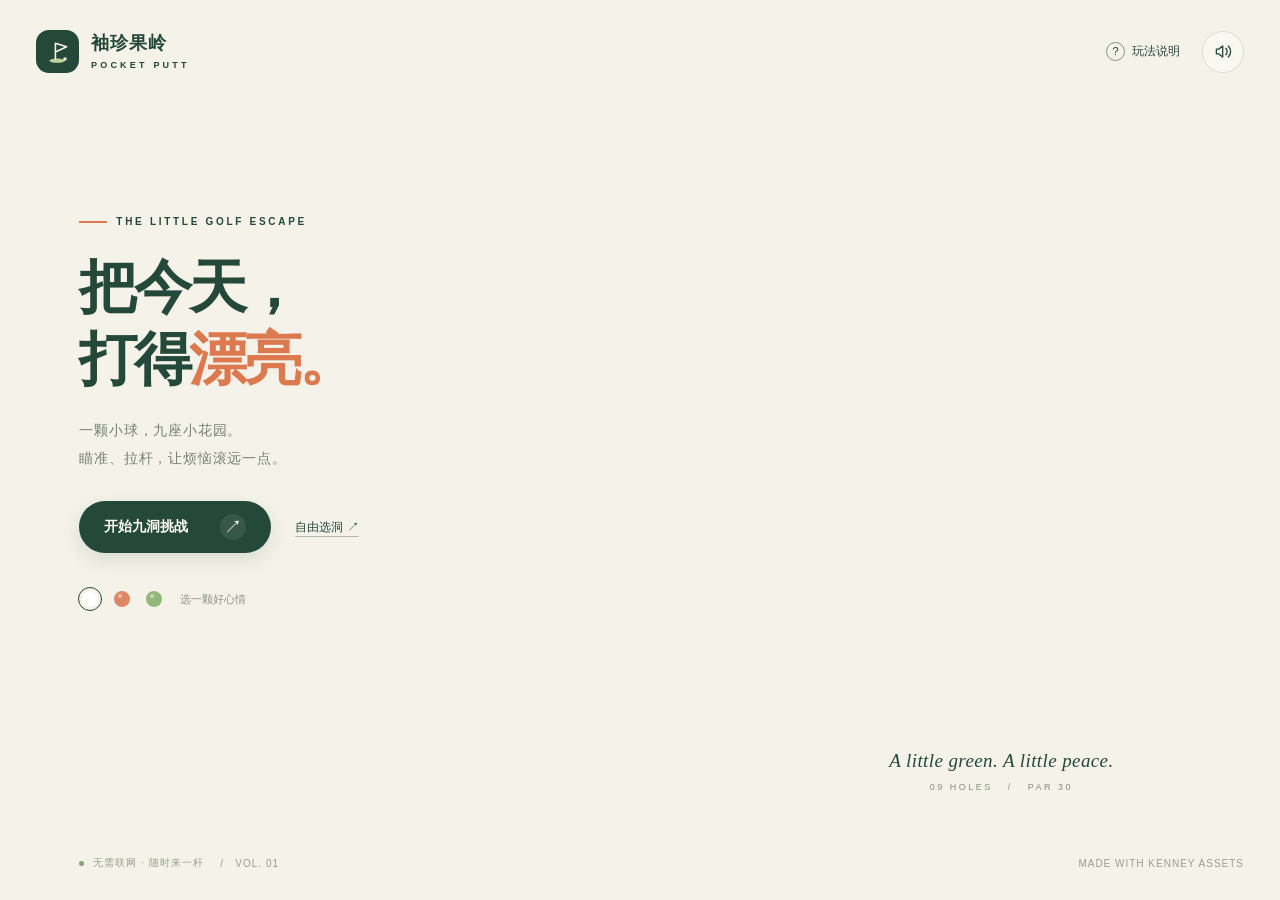
==== commit 3ef34862: "Add files via upload" ====
--- a/index.html
+++ b/index.html
@@ -1,5 +1,5 @@
-<!DOCTYPE html><html lang="zh-CN"><head><meta charset="UTF-8"><meta name="viewport" content="width=device-width,initial-scale=1,maximum-scale=1,viewport-fit=cover"><meta name="theme-color" content="#f4f2e9"><meta name="apple-mobile-web-app-capable" content="yes"><meta name="apple-mobile-web-app-status-bar-style" content="default"><meta name="description" content="袖珍果岭 Pocket Putt：九洞离线 3D 迷你高尔夫。使用 Kenney Minigolf Kit。"><meta name="pocket-putt-version" content="1.0.1">
-<title>袖珍果岭 · Pocket Putt</title><link rel="icon" href="data:image/svg+xml,%3Csvg xmlns='http://www.w3.org/2000/svg' viewBox='0 0 80 80'%3E%3Crect width='80' height='80' rx='22' fill='%23244839'/%3E%3Cpath d='M30 59V19l28 9-28 12' fill='none' stroke='%23f4f2e9' stroke-width='5' stroke-linejoin='round'/%3E%3Cellipse cx='36' cy='61' rx='16' ry='5' fill='%23b6cd8d'/%3E%3C/svg%3E"><style>:root{--ink:#244839;--muted:#7b8979;--paper:#f4f2e9;--accent:#dd794f;--line:#dcded0;--white:#fffef8;--shadow:0 16px 45px #2b49341a;--safe:env(safe-area-inset-bottom,0px)}*{box-sizing:border-box}html,body{width:100%;height:100%;margin:0;overflow:hidden;background:var(--paper);color:var(--ink);font-family:Inter,"Avenir Next","Segoe UI","PingFang SC","Microsoft YaHei",sans-serif;-webkit-tap-highlight-color:transparent}button,input{font:inherit}button{border:0;cursor:pointer;color:inherit}button:focus-visible,a:focus-visible,input:focus-visible{outline:3px solid #e49b62;outline-offset:4px}button:disabled{opacity:.45;cursor:default}button,a{touch-action:manipulation}button{transition:background .18s,transform .18s,opacity .18s}button:hover:not(:disabled){filter:brightness(.97)}button:active:not(:disabled){transform:translateY(1px)}[hidden]{display:none!important}#world{position:fixed;inset:0;display:block;touch-action:none;cursor:grab}#world:active{cursor:grabbing}.app-header{position:fixed;top:30px;left:36px;right:36px;z-index:4;display:flex;align-items:center;justify-content:space-between;pointer-events:none}.app-header>*{pointer-events:auto}.brand{display:flex;gap:12px;align-items:center;background:transparent;padding:0;text-align:left}.brand-mark{width:43px;height:43px;background:var(--ink);color:#f8f4df;border-radius:13px;display:grid;place-items:center}.brand-mark svg{width:26px;height:26px}.brand-name{font-size:18px;font-weight:800;letter-spacing:1px;line-height:1.25}.brand-sub{display:block;font-size:9px;letter-spacing:3.2px;margin-top:6px;font-weight:600}.header-actions{display:flex;gap:10px;align-items:center}.icon-btn{width:42px;height:42px;display:grid;place-items:center;border:1px solid #d7ddce;background:#faf9f1d9;border-radius:50%;backdrop-filter:blur(6px)}.icon-btn svg{width:19px;height:19px;fill:none;stroke:currentColor;stroke-width:1.65;stroke-linecap:round;stroke-linejoin:round}.help-button{border:none;background:transparent;padding:10px 12px;font-size:12px;display:flex;gap:7px;align-items:center}.help-button span:first-child{border:1px solid #839382;width:19px;height:19px;line-height:17px;border-radius:50%;font-size:11px}.home-hero{position:fixed;top:24%;left:6.2%;width:420px;z-index:2;pointer-events:none}.home-hero button{pointer-events:auto}.eyebrow{display:flex;align-items:center;gap:9px;font-size:10px;letter-spacing:2.7px;font-weight:700;margin-bottom:24px}.tiny-line{width:28px;height:2px;background:var(--accent)}.home-hero h1{font-size:clamp(46px,4.55vw,74px);font-weight:800;line-height:1.24;letter-spacing:-3px;margin:0 0 22px}.home-hero h1 em{font-style:normal;color:var(--accent)}.hero-desc{font-size:14px;line-height:1.95;color:#758274;letter-spacing:.8px;margin:0 0 29px}.primary{background:var(--ink);color:#fffef4;border-radius:100px;min-height:52px;padding:13px 25px;font-weight:650;font-size:14px;display:inline-flex;align-items:center;justify-content:center;gap:32px;box-shadow:0 7px 18px #254e3420}.primary .arrow{display:inline-grid;place-items:center;border-radius:50%;width:26px;height:26px;background:#ffffff16;font-size:18px;font-weight:400}.secondary{font-size:12px;background:transparent;padding:14px 14px;text-decoration:underline;text-decoration-color:#b1bcaa;text-underline-offset:5px}.hero-buttons{display:flex;gap:10px;align-items:center}.ball-choice{margin-top:35px;display:flex;align-items:center;gap:10px;pointer-events:auto;font-size:11px;color:#8c9586}.swatch{width:22px;height:22px;border-radius:50%;padding:0;position:relative;border:3px solid var(--paper);outline:1px solid transparent;background:var(--ball)}.swatch.active{outline-color:var(--ink)}.swatch::after{content:'';position:absolute;top:3px;left:4px;width:4px;height:4px;border-radius:50%;background:#ffffff75}.ball-choice .choice-label{margin-left:5px}.home-footer{position:fixed;bottom:30px;left:6.2%;right:36px;display:flex;justify-content:space-between;align-items:center;z-index:3;font-size:10px;letter-spacing:1px;color:#96a08e}.footer-badge{display:flex;align-items:center;gap:9px}.footer-badge i{width:5px;height:5px;border-radius:50%;background:#87a278}.scene-caption{position:fixed;right:13%;bottom:12%;z-index:2;text-align:center;pointer-events:none}.scene-caption strong{font-family:Georgia,serif;font-weight:400;font-style:italic;font-size:19px;letter-spacing:.4px}.scene-caption small{display:block;font-size:9px;letter-spacing:2.5px;margin-top:10px;color:#84917d}.top-progress{position:fixed;top:30px;left:50%;transform:translateX(-50%);z-index:4;text-align:center}.top-progress .round-label{font-size:10px;letter-spacing:2px;color:#73846f}.top-progress .progress-dots{display:flex;gap:7px;justify-content:center;margin-top:11px}.progress-dot{height:6px;width:6px;border-radius:50%;background:#c4ceba}.progress-dot.done{background:#b6c994}.progress-dot.current{width:23px;background:var(--ink);border-radius:4px}.course-panel{position:fixed;top:151px;left:36px;width:230px;z-index:3;pointer-events:none}.course-kicker{font-size:10px;letter-spacing:2.7px;font-weight:650;color:#96a08a}.course-panel h2{font-size:29px;letter-spacing:-1px;margin:10px 0 12px}.course-description{font-size:12px;line-height:1.9;color:#7b8975;max-width:190px;min-height:48px;margin:0}.stroke-stats{display:flex;align-items:center;gap:25px;margin-top:25px}.stroke-stat small{display:block;font-size:10px;color:#809178;letter-spacing:1px;margin-bottom:5px}.stroke-number{font-family:Georgia,serif;font-size:66px;line-height:1;font-weight:400;letter-spacing:-4px}.par-number{font-size:26px;font-weight:400}.stat-divider{height:42px;width:1px;background:#d2dac8}.course-info{margin-top:25px;border-top:1px solid var(--line);padding-top:15px;max-width:184px;display:flex;justify-content:space-between;font-size:11px;color:#829077}.course-info strong{color:var(--ink);font-weight:600}.garden-tag{margin-top:32px;font-size:10px;color:#84917b;display:flex;gap:7px;align-items:center}.garden-tag i{width:6px;height:6px;border-radius:100px;background:#80a56b}.course-hint{margin-top:14px;color:#9c9b85;line-height:1.8;font-size:10px;max-width:188px}.hole-navigation{position:fixed;bottom:35px;left:36px;z-index:3;display:flex;align-items:center;gap:11px}.text-btn{font-size:11px;color:#7d8a74;background:transparent;padding:7px 0;display:flex;align-items:center;gap:7px}.text-btn svg{width:15px;height:15px;stroke:currentColor;fill:none;stroke-width:1.7}.shot-deck{position:fixed;bottom:calc(31px + var(--safe));left:50%;transform:translateX(-50%);width:520px;z-index:4;background:#fffef6f2;border:1px solid #e3e4d8;border-radius:22px;box-shadow:var(--shadow);padding:17px 20px 14px;backdrop-filter:blur(12px)}.shot-topline{display:flex;align-items:center;justify-content:space-between;font-size:10px;color:#8c9681;margin-bottom:12px;letter-spacing:.2px}.shot-status{display:flex;align-items:center;gap:7px;color:var(--ink);font-size:11px;font-weight:600}.status-led{width:6px;height:6px;border-radius:50%;background:#88a95a;box-shadow:0 0 0 3px #8eaf601a}.shot-row{display:flex;align-items:center;gap:16px}.power-label{display:flex;align-items:baseline;gap:5px;min-width:39px;color:var(--ink);font-size:22px;font-variant-numeric:tabular-nums}.power-label small{font-size:10px;color:#a0a891}.power-slider{flex:1;min-width:0;height:22px;margin:0;appearance:none;-webkit-appearance:none;background:transparent;cursor:pointer;touch-action:pan-x}.power-slider::-webkit-slider-runnable-track{height:5px;border-radius:9px;background:linear-gradient(to right,#a6b783 0%,#a6b783 var(--power,55%),#e6e9dc var(--power,55%),#e6e9dc 100%)}.power-slider::-moz-range-track{height:5px;border-radius:9px;background:#dbe2ce}.power-slider::-moz-range-progress{height:5px;background:#a6b783}.power-slider::-webkit-slider-thumb{appearance:none;-webkit-appearance:none;width:15px;height:15px;border-radius:50%;background:var(--ink);margin-top:-5px;border:3px solid #f7f7e9;box-shadow:0 0 0 1px #92a07c}.power-slider::-moz-range-thumb{width:12px;height:12px;border-radius:50%;border:2px solid #f8f8ea;background:var(--ink)}.strike-btn{font-size:12px;background:var(--ink);color:#fffef5;border-radius:12px;padding:13px 22px;min-width:93px;letter-spacing:1px}.shot-instruction{font-size:9px;color:#9bA58f;text-align:center;margin-top:11px;letter-spacing:.4px}.shot-instruction kbd{font-family:inherit;font-size:8px;border:1px solid #dce1d1;padding:1px 4px;border-radius:3px;margin:0 2px}.camera-tools{position:fixed;bottom:39px;right:35px;z-index:4;display:flex;gap:8px}.camera-tools .icon-btn{width:34px;height:34px}.camera-tools .icon-btn svg{width:16px;height:16px}.ball-label{position:fixed;z-index:2;pointer-events:none;transform:translate(-50%,-100%);font-size:9px;letter-spacing:1px;background:var(--ink);color:#fffce9;padding:6px 9px;border-radius:7px;white-space:nowrap;box-shadow:0 4px 12px #294e3020}.ball-label:after{content:'';position:absolute;left:50%;bottom:-4px;margin-left:-4px;border:4px solid transparent;border-top-color:var(--ink);border-bottom:0}.ball-label .blink{display:inline-block;width:4px;height:4px;background:#c9da9d;border-radius:50%;margin-right:5px}.toast{position:fixed;top:100px;left:50%;transform:translate(-50%,-8px);z-index:15;background:var(--ink);color:var(--white);font-size:12px;padding:12px 19px;border-radius:50px;pointer-events:none;opacity:0;transition:.2s;max-width:88vw;text-align:center}.toast.visible{opacity:1;transform:translate(-50%,0)}.modal-backdrop{position:fixed;inset:0;z-index:20;background:#1a362b42;backdrop-filter:blur(7px);display:flex;align-items:center;justify-content:center;padding:20px}.modal{position:relative;background:var(--paper);border:1px solid #fff8;border-radius:28px;padding:35px 38px;max-width:600px;width:100%;max-height:calc(100dvh - 40px);overflow:auto;box-shadow:0 25px 100px #182f3130}.modal-close{position:absolute;right:18px;top:18px;width:30px;height:30px;display:grid;place-items:center;border:1px solid #d9dfcf;border-radius:50%;background:transparent;font-size:20px;color:#72816a}.modal h2{font-size:27px;margin:6px 0 10px;letter-spacing:-.6px}.modal-sub{font-size:12px;color:#85917b;line-height:1.8;margin:0 0 25px}.modal .eyebrow{margin-bottom:13px;font-size:9px}.how-steps{margin:26px 0 24px;display:grid;gap:22px}.how-step{display:flex;align-items:flex-start;gap:18px}.step-num{flex-shrink:0;width:36px;height:36px;border-radius:50%;background:#e4e9d7;display:grid;place-items:center;font-family:Georgia,serif;font-size:20px;font-style:italic}.how-step strong{display:block;font-size:14px;margin:0 0 5px}.how-step p{margin:0;font-size:12px;color:#849278;line-height:1.8}.note-box{padding:14px 16px;border-radius:12px;background:#e9eddf;font-size:11px;color:#75816c;line-height:1.85}.modal-bottom{margin-top:25px;display:flex;gap:10px;align-items:center;justify-content:center}.modal-bottom .primary{min-width:180px}.course-grid{display:grid;grid-template-columns:repeat(3,1fr);gap:11px}.course-tile{border:1px solid #dfe3d4;border-radius:14px;background:#fafaf2;text-align:left;padding:15px 13px;min-height:108px}.course-tile .tile-number{font-family:Georgia,serif;font-size:23px;color:#99a88b;display:block}.course-tile strong{display:block;font-size:12px;margin:9px 0 7px}.course-tile small{font-size:9px;color:#98a18d;display:block}.course-tile.completed{border-color:#bdcfa6;background:#f0f4e6}.result-header{text-align:center}.result-crest{margin:3px auto 22px;width:75px;height:75px;border-radius:50%;border:1px solid #c7d3b7;background:#e8efdb;display:grid;place-items:center;font-size:32px}.result-crest svg{width:37px;height:37px;stroke:#879e69;fill:none;stroke-width:1.3}.result-subtitle{font-size:10px;letter-spacing:3px;color:#95a184}.result-header h2{margin-top:11px;font-size:34px}.result-header p{font-size:12px;color:#8b9580;margin:10px 0 22px}.result-stats{display:flex;justify-content:center;gap:43px;margin:24px 0}.result-stats small{font-size:10px;color:#9ba48f;display:block;margin-bottom:7px;letter-spacing:1px}.result-stats strong{font-family:Georgia,serif;font-size:41px;font-weight:400;line-height:1}.result-stats>div{text-align:center}.mini-scorecard{display:grid;grid-template-columns:repeat(9,1fr);border-radius:12px;overflow:hidden;border:1px solid #dfe4d4;margin-top:26px}.scorecell{text-align:center;font-size:10px;background:#f9faf0;border-right:1px solid #e4e8d9}.scorecell:last-child{border-right:none}.scorecell .hole{padding:8px 0;background:#e9eedf;color:#99a78a}.scorecell .value{padding:10px 0;font-size:12px}.scorecell .value.under{color:#5c956d}.scorecell .value.over{color:#c18058}.pause-actions{display:grid;gap:10px;margin-top:22px}.pause-actions button{border-radius:13px;background:#e8ecdf;padding:15px;font-size:13px;text-align:left;display:flex;justify-content:space-between;align-items:center}.pause-actions button:first-child{background:var(--ink);color:white}.danger-text{color:#b96b49!important}.modal-footnote{text-align:center;font-size:9px;color:#a1aa93;margin-top:21px;line-height:1.9}.loading{position:fixed;inset:0;z-index:40;display:grid;place-items:center;background:var(--paper);text-align:center}.loading-symbol{width:52px;height:52px;border:1px solid #d7dfca;border-top-color:var(--ink);border-radius:50%;margin:auto;animation:spin 1s linear infinite}.loading p{font-size:13px;letter-spacing:2px;margin-top:20px}.loading small{font-size:10px;color:#929d85}.fatal{max-width:440px;padding:28px}.fatal h2{font-size:22px}.fatal p{font-size:13px;line-height:1.9;letter-spacing:0;color:#76896d}.fatal button{margin-top:12px}.dev-note{display:none}@keyframes spin{to{transform:rotate(360deg)}}@media(min-width:1450px){.course-panel{left:48px;top:175px}.home-hero{top:25%}.shot-deck{bottom:45px}}@media(max-height:710px) and (min-width:701px){.home-hero{top:21%;}.home-hero h1{font-size:48px;margin-bottom:15px}.hero-desc{font-size:12px;margin-bottom:20px}.ball-choice{margin-top:20px}.eyebrow{margin-bottom:16px}.course-panel{top:120px}.stroke-stats{margin-top:16px}.stroke-number{font-size:52px}.garden-tag{margin-top:16px}.course-hint{display:none}.shot-deck{bottom:20px}.home-footer{bottom:22px}}
+<!DOCTYPE html><html lang="zh-CN"><head><meta charset="UTF-8"><meta name="viewport" content="width=device-width,initial-scale=1,maximum-scale=1,viewport-fit=cover"><meta name="theme-color" content="#f4f2e9"><meta name="apple-mobile-web-app-capable" content="yes"><meta name="apple-mobile-web-app-status-bar-style" content="default"><meta name="description" content="袖珍果岭 Pocket Putt：九洞离线 3D 迷你高尔夫。使用 Kenney Minigolf Kit。"><meta name="pocket-putt-version" content="1.0.2">
+<title>袖珍果岭 · Pocket Putt</title><meta name="theme-color" content="#f4f2e9"><meta name="mobile-web-app-capable" content="yes"><meta name="apple-mobile-web-app-capable" content="yes"><meta name="apple-mobile-web-app-status-bar-style" content="default"><meta name="apple-mobile-web-app-title" content="袖珍果岭"><link rel="manifest" href="./manifest.webmanifest"><link rel="apple-touch-icon" href="./icons/icon-192.png"><link rel="icon" href="data:image/svg+xml,%3Csvg xmlns='http://www.w3.org/2000/svg' viewBox='0 0 80 80'%3E%3Crect width='80' height='80' rx='22' fill='%23244839'/%3E%3Cpath d='M30 59V19l28 9-28 12' fill='none' stroke='%23f4f2e9' stroke-width='5' stroke-linejoin='round'/%3E%3Cellipse cx='36' cy='61' rx='16' ry='5' fill='%23b6cd8d'/%3E%3C/svg%3E"><style>:root{--ink:#244839;--muted:#7b8979;--paper:#f4f2e9;--accent:#dd794f;--line:#dcded0;--white:#fffef8;--shadow:0 16px 45px #2b49341a;--safe:env(safe-area-inset-bottom,0px)}*{box-sizing:border-box}html,body{width:100%;height:100%;margin:0;overflow:hidden;background:var(--paper);color:var(--ink);font-family:Inter,"Avenir Next","Segoe UI","PingFang SC","Microsoft YaHei",sans-serif;-webkit-tap-highlight-color:transparent}button,input{font:inherit}button{border:0;cursor:pointer;color:inherit}button:focus-visible,a:focus-visible,input:focus-visible{outline:3px solid #e49b62;outline-offset:4px}button:disabled{opacity:.45;cursor:default}button,a{touch-action:manipulation}button{transition:background .18s,transform .18s,opacity .18s}button:hover:not(:disabled){filter:brightness(.97)}button:active:not(:disabled){transform:translateY(1px)}[hidden]{display:none!important}#world{position:fixed;inset:0;display:block;touch-action:none;cursor:grab}#world:active{cursor:grabbing}.app-header{position:fixed;top:30px;left:36px;right:36px;z-index:4;display:flex;align-items:center;justify-content:space-between;pointer-events:none}.app-header>*{pointer-events:auto}.brand{display:flex;gap:12px;align-items:center;background:transparent;padding:0;text-align:left}.brand-mark{width:43px;height:43px;background:var(--ink);color:#f8f4df;border-radius:13px;display:grid;place-items:center}.brand-mark svg{width:26px;height:26px}.brand-name{font-size:18px;font-weight:800;letter-spacing:1px;line-height:1.25}.brand-sub{display:block;font-size:9px;letter-spacing:3.2px;margin-top:6px;font-weight:600}.header-actions{display:flex;gap:10px;align-items:center}.icon-btn{width:42px;height:42px;display:grid;place-items:center;border:1px solid #d7ddce;background:#faf9f1d9;border-radius:50%;backdrop-filter:blur(6px)}.icon-btn svg{width:19px;height:19px;fill:none;stroke:currentColor;stroke-width:1.65;stroke-linecap:round;stroke-linejoin:round}.help-button{border:none;background:transparent;padding:10px 12px;font-size:12px;display:flex;gap:7px;align-items:center}.help-button span:first-child{border:1px solid #839382;width:19px;height:19px;line-height:17px;border-radius:50%;font-size:11px}.home-hero{position:fixed;top:24%;left:6.2%;width:420px;z-index:2;pointer-events:none}.home-hero button{pointer-events:auto}.eyebrow{display:flex;align-items:center;gap:9px;font-size:10px;letter-spacing:2.7px;font-weight:700;margin-bottom:24px}.tiny-line{width:28px;height:2px;background:var(--accent)}.home-hero h1{font-size:clamp(46px,4.55vw,74px);font-weight:800;line-height:1.24;letter-spacing:-3px;margin:0 0 22px}.home-hero h1 em{font-style:normal;color:var(--accent)}.hero-desc{font-size:14px;line-height:1.95;color:#758274;letter-spacing:.8px;margin:0 0 29px}.primary{background:var(--ink);color:#fffef4;border-radius:100px;min-height:52px;padding:13px 25px;font-weight:650;font-size:14px;display:inline-flex;align-items:center;justify-content:center;gap:32px;box-shadow:0 7px 18px #254e3420}.primary .arrow{display:inline-grid;place-items:center;border-radius:50%;width:26px;height:26px;background:#ffffff16;font-size:18px;font-weight:400}.secondary{font-size:12px;background:transparent;padding:14px 14px;text-decoration:underline;text-decoration-color:#b1bcaa;text-underline-offset:5px}.hero-buttons{display:flex;gap:10px;align-items:center}.ball-choice{margin-top:35px;display:flex;align-items:center;gap:10px;pointer-events:auto;font-size:11px;color:#8c9586}.swatch{width:22px;height:22px;border-radius:50%;padding:0;position:relative;border:3px solid var(--paper);outline:1px solid transparent;background:var(--ball)}.swatch.active{outline-color:var(--ink)}.swatch::after{content:'';position:absolute;top:3px;left:4px;width:4px;height:4px;border-radius:50%;background:#ffffff75}.ball-choice .choice-label{margin-left:5px}.home-footer{position:fixed;bottom:30px;left:6.2%;right:36px;display:flex;justify-content:space-between;align-items:center;z-index:3;font-size:10px;letter-spacing:1px;color:#96a08e}.footer-badge{display:flex;align-items:center;gap:9px}.footer-badge i{width:5px;height:5px;border-radius:50%;background:#87a278}.scene-caption{position:fixed;right:13%;bottom:12%;z-index:2;text-align:center;pointer-events:none}.scene-caption strong{font-family:Georgia,serif;font-weight:400;font-style:italic;font-size:19px;letter-spacing:.4px}.scene-caption small{display:block;font-size:9px;letter-spacing:2.5px;margin-top:10px;color:#84917d}.top-progress{position:fixed;top:30px;left:50%;transform:translateX(-50%);z-index:4;text-align:center}.top-progress .round-label{font-size:10px;letter-spacing:2px;color:#73846f}.top-progress .progress-dots{display:flex;gap:7px;justify-content:center;margin-top:11px}.progress-dot{height:6px;width:6px;border-radius:50%;background:#c4ceba}.progress-dot.done{background:#b6c994}.progress-dot.current{width:23px;background:var(--ink);border-radius:4px}.course-panel{position:fixed;top:151px;left:36px;width:230px;z-index:3;pointer-events:none}.course-kicker{font-size:10px;letter-spacing:2.7px;font-weight:650;color:#96a08a}.course-panel h2{font-size:29px;letter-spacing:-1px;margin:10px 0 12px}.course-description{font-size:12px;line-height:1.9;color:#7b8975;max-width:190px;min-height:48px;margin:0}.stroke-stats{display:flex;align-items:center;gap:25px;margin-top:25px}.stroke-stat small{display:block;font-size:10px;color:#809178;letter-spacing:1px;margin-bottom:5px}.stroke-number{font-family:Georgia,serif;font-size:66px;line-height:1;font-weight:400;letter-spacing:-4px}.par-number{font-size:26px;font-weight:400}.stat-divider{height:42px;width:1px;background:#d2dac8}.course-info{margin-top:25px;border-top:1px solid var(--line);padding-top:15px;max-width:184px;display:flex;justify-content:space-between;font-size:11px;color:#829077}.course-info strong{color:var(--ink);font-weight:600}.garden-tag{margin-top:32px;font-size:10px;color:#84917b;display:flex;gap:7px;align-items:center}.garden-tag i{width:6px;height:6px;border-radius:100px;background:#80a56b}.course-hint{margin-top:14px;color:#9c9b85;line-height:1.8;font-size:10px;max-width:188px}.hole-navigation{position:fixed;bottom:35px;left:36px;z-index:3;display:flex;align-items:center;gap:11px}.text-btn{font-size:11px;color:#7d8a74;background:transparent;padding:7px 0;display:flex;align-items:center;gap:7px}.text-btn svg{width:15px;height:15px;stroke:currentColor;fill:none;stroke-width:1.7}.shot-deck{position:fixed;bottom:calc(31px + var(--safe));left:50%;transform:translateX(-50%);width:520px;z-index:4;background:#fffef6f2;border:1px solid #e3e4d8;border-radius:22px;box-shadow:var(--shadow);padding:17px 20px 14px;backdrop-filter:blur(12px)}.shot-topline{display:flex;align-items:center;justify-content:space-between;font-size:10px;color:#8c9681;margin-bottom:12px;letter-spacing:.2px}.shot-status{display:flex;align-items:center;gap:7px;color:var(--ink);font-size:11px;font-weight:600}.status-led{width:6px;height:6px;border-radius:50%;background:#88a95a;box-shadow:0 0 0 3px #8eaf601a}.shot-row{display:flex;align-items:center;gap:16px}.power-label{display:flex;align-items:baseline;gap:5px;min-width:39px;color:var(--ink);font-size:22px;font-variant-numeric:tabular-nums}.power-label small{font-size:10px;color:#a0a891}.power-slider{flex:1;min-width:0;height:22px;margin:0;appearance:none;-webkit-appearance:none;background:transparent;cursor:pointer;touch-action:pan-x}.power-slider::-webkit-slider-runnable-track{height:5px;border-radius:9px;background:linear-gradient(to right,#a6b783 0%,#a6b783 var(--power,55%),#e6e9dc var(--power,55%),#e6e9dc 100%)}.power-slider::-moz-range-track{height:5px;border-radius:9px;background:#dbe2ce}.power-slider::-moz-range-progress{height:5px;background:#a6b783}.power-slider::-webkit-slider-thumb{appearance:none;-webkit-appearance:none;width:15px;height:15px;border-radius:50%;background:var(--ink);margin-top:-5px;border:3px solid #f7f7e9;box-shadow:0 0 0 1px #92a07c}.power-slider::-moz-range-thumb{width:12px;height:12px;border-radius:50%;border:2px solid #f8f8ea;background:var(--ink)}.strike-btn{font-size:12px;background:var(--ink);color:#fffef5;border-radius:12px;padding:13px 22px;min-width:93px;letter-spacing:1px}.shot-instruction{font-size:9px;color:#9bA58f;text-align:center;margin-top:11px;letter-spacing:.4px}.shot-instruction kbd{font-family:inherit;font-size:8px;border:1px solid #dce1d1;padding:1px 4px;border-radius:3px;margin:0 2px}.camera-tools{position:fixed;bottom:39px;right:35px;z-index:4;display:flex;gap:8px}.camera-tools .icon-btn{width:34px;height:34px}.camera-tools .icon-btn svg{width:16px;height:16px}.ball-label{position:fixed;z-index:2;pointer-events:none;transform:translate(-50%,-100%);font-size:9px;letter-spacing:1px;background:var(--ink);color:#fffce9;padding:6px 9px;border-radius:7px;white-space:nowrap;box-shadow:0 4px 12px #294e3020}.ball-label:after{content:'';position:absolute;left:50%;bottom:-4px;margin-left:-4px;border:4px solid transparent;border-top-color:var(--ink);border-bottom:0}.ball-label .blink{display:inline-block;width:4px;height:4px;background:#c9da9d;border-radius:50%;margin-right:5px}.toast{position:fixed;top:100px;left:50%;transform:translate(-50%,-8px);z-index:15;background:var(--ink);color:var(--white);font-size:12px;padding:12px 19px;border-radius:50px;pointer-events:none;opacity:0;transition:.2s;max-width:88vw;text-align:center}.toast.visible{opacity:1;transform:translate(-50%,0)}.modal-backdrop{position:fixed;inset:0;z-index:20;background:#1a362b42;backdrop-filter:blur(7px);display:flex;align-items:center;justify-content:center;padding:20px}.modal{position:relative;background:var(--paper);border:1px solid #fff8;border-radius:28px;padding:35px 38px;max-width:600px;width:100%;max-height:calc(100dvh - 40px);overflow:auto;box-shadow:0 25px 100px #182f3130}.modal-close{position:absolute;right:18px;top:18px;width:30px;height:30px;display:grid;place-items:center;border:1px solid #d9dfcf;border-radius:50%;background:transparent;font-size:20px;color:#72816a}.modal h2{font-size:27px;margin:6px 0 10px;letter-spacing:-.6px}.modal-sub{font-size:12px;color:#85917b;line-height:1.8;margin:0 0 25px}.modal .eyebrow{margin-bottom:13px;font-size:9px}.how-steps{margin:26px 0 24px;display:grid;gap:22px}.how-step{display:flex;align-items:flex-start;gap:18px}.step-num{flex-shrink:0;width:36px;height:36px;border-radius:50%;background:#e4e9d7;display:grid;place-items:center;font-family:Georgia,serif;font-size:20px;font-style:italic}.how-step strong{display:block;font-size:14px;margin:0 0 5px}.how-step p{margin:0;font-size:12px;color:#849278;line-height:1.8}.note-box{padding:14px 16px;border-radius:12px;background:#e9eddf;font-size:11px;color:#75816c;line-height:1.85}.modal-bottom{margin-top:25px;display:flex;gap:10px;align-items:center;justify-content:center}.modal-bottom .primary{min-width:180px}.course-grid{display:grid;grid-template-columns:repeat(3,1fr);gap:11px}.course-tile{border:1px solid #dfe3d4;border-radius:14px;background:#fafaf2;text-align:left;padding:15px 13px;min-height:108px}.course-tile .tile-number{font-family:Georgia,serif;font-size:23px;color:#99a88b;display:block}.course-tile strong{display:block;font-size:12px;margin:9px 0 7px}.course-tile small{font-size:9px;color:#98a18d;display:block}.course-tile.completed{border-color:#bdcfa6;background:#f0f4e6}.result-header{text-align:center}.result-crest{margin:3px auto 22px;width:75px;height:75px;border-radius:50%;border:1px solid #c7d3b7;background:#e8efdb;display:grid;place-items:center;font-size:32px}.result-crest svg{width:37px;height:37px;stroke:#879e69;fill:none;stroke-width:1.3}.result-subtitle{font-size:10px;letter-spacing:3px;color:#95a184}.result-header h2{margin-top:11px;font-size:34px}.result-header p{font-size:12px;color:#8b9580;margin:10px 0 22px}.result-stats{display:flex;justify-content:center;gap:43px;margin:24px 0}.result-stats small{font-size:10px;color:#9ba48f;display:block;margin-bottom:7px;letter-spacing:1px}.result-stats strong{font-family:Georgia,serif;font-size:41px;font-weight:400;line-height:1}.result-stats>div{text-align:center}.mini-scorecard{display:grid;grid-template-columns:repeat(9,1fr);border-radius:12px;overflow:hidden;border:1px solid #dfe4d4;margin-top:26px}.scorecell{text-align:center;font-size:10px;background:#f9faf0;border-right:1px solid #e4e8d9}.scorecell:last-child{border-right:none}.scorecell .hole{padding:8px 0;background:#e9eedf;color:#99a78a}.scorecell .value{padding:10px 0;font-size:12px}.scorecell .value.under{color:#5c956d}.scorecell .value.over{color:#c18058}.pause-actions{display:grid;gap:10px;margin-top:22px}.pause-actions button{border-radius:13px;background:#e8ecdf;padding:15px;font-size:13px;text-align:left;display:flex;justify-content:space-between;align-items:center}.pause-actions button:first-child{background:var(--ink);color:white}.danger-text{color:#b96b49!important}.modal-footnote{text-align:center;font-size:9px;color:#a1aa93;margin-top:21px;line-height:1.9}.loading{position:fixed;inset:0;z-index:40;display:grid;place-items:center;background:var(--paper);text-align:center}.loading-symbol{width:52px;height:52px;border:1px solid #d7dfca;border-top-color:var(--ink);border-radius:50%;margin:auto;animation:spin 1s linear infinite}.loading p{font-size:13px;letter-spacing:2px;margin-top:20px}.loading small{font-size:10px;color:#929d85}.fatal{max-width:440px;padding:28px}.fatal h2{font-size:22px}.fatal p{font-size:13px;line-height:1.9;letter-spacing:0;color:#76896d}.fatal button{margin-top:12px}.dev-note{display:none}@keyframes spin{to{transform:rotate(360deg)}}@media(min-width:1450px){.course-panel{left:48px;top:175px}.home-hero{top:25%}.shot-deck{bottom:45px}}@media(max-height:710px) and (min-width:701px){.home-hero{top:21%;}.home-hero h1{font-size:48px;margin-bottom:15px}.hero-desc{font-size:12px;margin-bottom:20px}.ball-choice{margin-top:20px}.eyebrow{margin-bottom:16px}.course-panel{top:120px}.stroke-stats{margin-top:16px}.stroke-number{font-size:52px}.garden-tag{margin-top:16px}.course-hint{display:none}.shot-deck{bottom:20px}.home-footer{bottom:22px}}
 @media(max-width:1000px) and (min-width:701px){.home-hero{left:5%;width:350px}.home-hero h1{font-size:50px}.course-panel{width:185px;left:25px}.course-panel h2{font-size:25px}.course-description{max-width:160px}.shot-deck{width:450px}.camera-tools{bottom:178px;right:20px;flex-direction:column}.hole-navigation{left:25px;bottom:35px}.app-header{left:25px;right:25px}.home-footer{left:5%}.header-actions{gap:6px}}
 @media(max-width:700px){.app-header{left:20px;right:20px;top:max(20px,env(safe-area-inset-top,0px));}.brand-mark{width:35px;height:35px;border-radius:11px}.brand-mark svg{width:22px}.brand{gap:9px}.brand-name{font-size:14px}.brand-sub{font-size:7px;letter-spacing:2px;margin-top:4px}.header-actions{gap:7px}.icon-btn{width:34px;height:34px}.icon-btn svg{width:16px}.help-button{padding:7px 3px}.help-button .help-text{display:none}.home-hero{top:calc(13% + 10px);left:25px;right:25px;width:auto}.home-hero .eyebrow{font-size:8px;letter-spacing:2px;margin-bottom:15px}.home-hero h1{font-size:43px;line-height:1.19;letter-spacing:-2px;margin-bottom:14px}.hero-desc{font-size:11px;line-height:1.8;margin:0;color:#84907c;letter-spacing:.5px}.hero-buttons{position:fixed;left:25px;right:25px;bottom:calc(60px + var(--safe));display:flex;justify-content:space-between;gap:7px}.hero-buttons .primary{min-width:190px;font-size:12px;min-height:48px;padding:12px 19px;gap:32px}.hero-buttons .secondary{font-size:11px;padding:12px 7px}.ball-choice{position:fixed;right:26px;bottom:calc(127px + var(--safe));margin:0;font-size:9px;gap:8px}.ball-choice .choice-label{font-size:9px;margin-left:3px}.scene-caption{left:25px;right:auto;bottom:calc(130px + var(--safe));text-align:left}.scene-caption strong{font-size:15px}.scene-caption small{font-size:7px;letter-spacing:1.7px;margin-top:6px}.home-footer{left:25px;right:25px;bottom:calc(24px + var(--safe));font-size:8px;letter-spacing:.5px}.home-footer .footer-badge{gap:5px}.home-footer .version-copy{display:none}.top-progress{top:82px;left:23px;transform:none;text-align:left}.top-progress .round-label{font-size:8px;letter-spacing:1.5px}.top-progress .progress-dots{display:none}.course-panel{top:106px;left:23px;right:23px;width:auto;display:block}.course-kicker{display:none}.course-panel h2{font-size:23px;margin:0 0 8px}.course-description{font-size:10px;line-height:1.65;min-height:0;max-width:205px}.stroke-stats{position:absolute;right:0;top:-20px;gap:15px;margin:0}.stroke-stat small{font-size:8px;letter-spacing:.5px}.stroke-number{font-size:39px;letter-spacing:-2px}.par-number{font-size:21px}.stat-divider{height:29px}.course-info,.garden-tag,.course-hint{display:none}.shot-deck{width:auto;left:16px;right:16px;transform:none;bottom:calc(20px + var(--safe));padding:15px 16px 12px;border-radius:19px}.shot-row{gap:13px}.power-label{font-size:22px;min-width:39px}.strike-btn{min-width:81px;padding:13px 15px;font-size:12px}.shot-instruction{font-size:8px;margin-top:12px}.shot-instruction .desktop-only{display:none}.shot-topline{font-size:9px;margin-bottom:10px}.shot-status{font-size:10px}.hole-navigation{bottom:calc(157px + var(--safe));left:23px;gap:17px}.text-btn{font-size:10px}.camera-tools{right:22px;bottom:calc(154px + var(--safe));gap:6px}.camera-tools .icon-btn{width:30px;height:30px}.camera-tools .icon-btn:nth-child(2){display:none}.camera-tools .icon-btn svg{width:13px;height:13px}.ball-label{font-size:8px;padding:5px 7px}.toast{top:165px;font-size:11px;width:max-content;max-width:88vw;padding:11px 16px}.modal{padding:31px 23px;border-radius:24px;max-height:calc(100dvh - 36px)}.modal-backdrop{padding:18px}.modal h2{font-size:24px}.modal-sub{font-size:11px}.course-grid{gap:8px}.course-tile{padding:12px 9px;min-height:98px}.course-tile strong{font-size:11px}.course-tile small{font-size:8px}.result-header h2{font-size:28px}.result-crest{height:64px;width:64px;margin-bottom:18px}.result-stats{gap:32px}.modal-bottom{margin-top:20px;flex-wrap:wrap}.modal-bottom .primary{min-width:165px;font-size:12px;min-height:46px}.how-step{gap:13px}.how-steps{gap:18px}.step-num{width:31px;height:31px;font-size:17px}.how-step strong{font-size:12px}.how-step p{font-size:11px}.mini-scorecard{margin-top:18px}.scorecell .value{font-size:10px}.note-box{font-size:10px;padding:12px 13px}}
 @media(max-height:580px) and (orientation:landscape){.app-header{top:16px}.brand-sub{display:none}.home-hero{top:24%;left:5%;width:310px}.home-hero .eyebrow{font-size:8px;margin-bottom:12px}.home-hero h1{font-size:38px}.hero-desc{font-size:10px;margin-bottom:16px}.home-hero .primary{min-height:42px;font-size:11px;padding:9px 17px;gap:16px}.home-hero .secondary{font-size:10px}.ball-choice{display:none}.home-footer{bottom:16px;font-size:8px}.scene-caption{bottom:11%}.course-panel{top:100px;left:22px;width:150px}.course-panel h2{font-size:21px;margin-bottom:9px}.course-description{font-size:10px}.stroke-stats{margin-top:10px;gap:17px}.stroke-number{font-size:42px}.course-info,.course-hint,.garden-tag{display:none}.shot-deck{width:390px;left:62%;bottom:12px;padding:12px 16px;border-radius:17px}.shot-instruction{display:none}.shot-topline{margin-bottom:7px}.strike-btn{padding:10px 16px}.power-label{font-size:20px}.hole-navigation{bottom:22px;left:22px;gap:12px}.camera-tools{bottom:120px;right:18px;flex-direction:column}.top-progress{top:20px}.modal{padding:25px;max-width:540px}.result-crest{display:none}.result-stats{margin:16px 0}.result-header h2{font-size:25px}.modal-bottom{margin-top:16px}}
@@ -7,7 +7,7 @@
 </style></head><body>
 <canvas id="world" aria-label="3D 迷你高尔夫球场。可以拉杆击球，也可以使用方向键、力度滑杆和击球按钮。" tabindex="0"></canvas>
 <header class="app-header"><button class="brand" id="brand" aria-label="返回主菜单"><span class="brand-mark"><svg viewBox="0 0 30 30" fill="none"><ellipse cx="14" cy="25" rx="9" ry="2.5" fill="#bed397"/><path d="M12 24V5l13 4-13 6" stroke="currentColor" stroke-width="1.8" stroke-linejoin="round"/><circle cx="23" cy="23" r="2" fill="currentColor"/></svg></span><span class="brand-name">袖珍果岭<span class="brand-sub">POCKET PUTT</span></span></button><div class="header-actions"><button id="help" class="help-button" aria-label="玩法说明"><span>?</span><span class="help-text">玩法说明</span></button><button id="sound" class="icon-btn" title="音效" aria-label="关闭音效"><svg viewBox="0 0 24 24"><path d="M11 5 6 9H3v6h3l5 4V5Z"/><path id="soundWaves" d="M15 8c2 2 2 6 0 8m3-11c4 4 4 10 0 14"/></svg></button><button id="pause" class="icon-btn play-ui" hidden title="暂停" aria-label="暂停游戏"><svg viewBox="0 0 24 24"><path d="M8 5v14M16 5v14" stroke-width="2.6"/></svg></button></div></header>
-<section class="home-hero home-ui"><div class="eyebrow"><span class="tiny-line"></span>THE LITTLE GOLF ESCAPE</div><h1>把今天，<br>打得<em>漂亮。</em></h1><p class="hero-desc">一颗小球，九座小花园。<br>瞄准、拉杆，让烦恼滚远一点。</p><div class="hero-buttons"><button class="primary" id="start"><span id="startLabel">开始九洞挑战</span><span class="arrow">↗</span></button><button class="secondary" id="selectHome">自由选洞 ↗</button></div><div class="ball-choice"><button class="swatch active" style="--ball:#77bce5" data-ball="blue" aria-label="蓝色高尔夫球"></button><button class="swatch" style="--ball:#dd8766" data-ball="red" aria-label="红色高尔夫球"></button><button class="swatch" style="--ball:#92b97b" data-ball="green" aria-label="绿色高尔夫球"></button><span class="choice-label">选一颗好心情</span></div></section>
+<section class="home-hero home-ui"><div class="eyebrow"><span class="tiny-line"></span>THE LITTLE GOLF ESCAPE</div><h1>把今天，<br>打得<em>漂亮。</em></h1><p class="hero-desc">一颗小球，九座小花园。<br>瞄准、拉杆，让烦恼滚远一点。</p><div class="hero-buttons"><button class="primary" id="start"><span id="startLabel">开始九洞挑战</span><span class="arrow">↗</span></button><button class="secondary" id="selectHome">自由选洞 ↗</button></div><div class="ball-choice"><button class="swatch active" style="--ball:#ffffff" data-ball="white" aria-label="白色高尔夫球"></button><button class="swatch" style="--ball:#dd8766" data-ball="red" aria-label="红色高尔夫球"></button><button class="swatch" style="--ball:#92b97b" data-ball="green" aria-label="绿色高尔夫球"></button><span class="choice-label">选一颗好心情</span></div></section>
 <div class="scene-caption home-ui"><strong>A little green. A little peace.</strong><small>09 HOLES &nbsp; / &nbsp; PAR 30</small></div><footer class="home-footer home-ui"><div class="footer-badge"><i></i> 无需联网 · 随时来一杆 <span class="version-copy"> &nbsp; / &nbsp; VOL. 01</span></div><span>MADE WITH KENNEY ASSETS</span></footer>
 <div class="top-progress play-ui" hidden><div id="roundLabel" class="round-label">九洞巡回赛 · 01 / 09</div><div class="progress-dots" id="progressDots"></div></div>
 <section class="course-panel play-ui" hidden><div class="course-kicker" id="courseKicker">01 — THE OPENING</div><h2 id="courseName">初见果岭</h2><p class="course-description" id="courseDesc"></p><div class="stroke-stats"><div class="stroke-stat"><small>本洞杆数</small><strong class="stroke-number" id="strokeCount">00</strong></div><div class="stat-divider"></div><div class="stroke-stat"><small>标准杆</small><strong class="par-number" id="parCount">2</strong></div></div><div class="course-info"><span>巡回赛成绩</span><strong id="totalScore">E</strong></div><div class="garden-tag"><i></i><span id="gardenTag">静下来，听一听风</span></div><div class="course-hint" id="courseHint"></div></section>
@@ -165,7 +165,7 @@
 const SAVE_KEY='pocket_putt_kenney_v1',PREF_KEY=SAVE_KEY+'_prefs',BEST_KEY=SAVE_KEY+'_bests';
 const safeRead=(key,fallback)=>{try{return JSON.parse(localStorage.getItem(key))||fallback;}catch{return fallback;}};
 const safeWrite=(key,value)=>{try{localStorage.setItem(key,JSON.stringify(value));}catch{}};
-let preferences=safeRead(PREF_KEY,{ball:'blue',sound:true,guide:true});if(!['blue','red','green'].includes(preferences.ball))preferences.ball='blue';
+let preferences=safeRead(PREF_KEY,{ball:'white',sound:true,guide:true});if(preferences.ball==='blue')preferences.ball='white';if(!['white','red','green'].includes(preferences.ball))preferences.ball='white';
 let bests=safeRead(BEST_KEY,Array(9).fill(null));if(!Array.isArray(bests)||bests.length!==9)bests=Array(9).fill(null);
 bests=bests.map(v=>Number.isInteger(v)&&v>=1&&v<=STROKE_LIMIT?v:null);
 let saved=safeRead(SAVE_KEY,null);if(saved&&(!Array.isArray(saved.scores)||saved.scores.length!==9||!Number.isInteger(saved.hole)||saved.hole<0||saved.hole>8))saved=null;
@@ -197,7 +197,7 @@
  const rows=L.rows,W=rows[0].length,H=rows.length,filled=[];for(let r=0;r<H;r++)for(let c=0;c<W;c++)if(rows[r][c]!=='.')filled.push([c,r]);
  let minC=Math.min(...filled.map(p=>p[0])),maxC=Math.max(...filled.map(p=>p[0])),minR=Math.min(...filled.map(p=>p[1])),maxR=Math.max(...filled.map(p=>p[1]));
  const boardW=(maxC-minC+1)*TILE+5.7,boardD=(maxR-minR+1)*TILE+5.7,cx=(minC+maxC-W+1)*TILE/2,cz=(minR+maxR-H+1)*TILE/2;
- levelBounds={w:boardW,d:boardD,cx,cz};R.camera.width=boardW+.4;R.camera.depth=boardD+.4;R.camera.center=[cx,.65,cz];R.camera.zoom=1;R.camera.yaw=.59;R.camera.tilt=.94;cameraYawTarget=.59;
+ levelBounds={w:boardW,d:boardD,cx,cz};R.camera.width=boardW+.4;R.camera.depth=boardD+.4;R.camera.center=[cx,.65,cz];const mobilePortrait=innerWidth<=700&&innerHeight>=580;R.camera.zoom=mobilePortrait ? .80 : 1;R.camera.yaw=.59;R.camera.tilt=.94;cameraYawTarget=.59;
  // The low island, all foliage and furniture are decorative and outside the ball physics.
  // The background floor receives shadows, but never casts its own shadow.
  g.add(Primitive.roundRect(boardW,boardD,1.23,2.35,color('#b7cea1'),color('#dbc2a0')),M.translation(cx,-.21,cz));
@@ -315,7 +315,7 @@
 function showCourses(){showModal('courses',closeX+`<div class="eyebrow"><span class="tiny-line"></span>NINE LITTLE GARDENS</div><h2 id="modalTitle">挑一座喜欢的花园。</h2><p class="modal-sub">直接进入自由练习，不影响巡回赛。每洞最佳成绩会单独记录。</p><div class="course-grid">${LEVELS.map((l,i)=>`<button class="course-tile ${bests[i]?'completed':''}" data-course="${i}"><span class="tile-number">${String(i+1).padStart(2,'0')}</span><strong>${l.name}</strong><small>PAR ${l.par}${bests[i]?' · 最佳 '+bests[i]+' 杆':' · 尚未挑战'}</small></button>`).join('')}</div><div class="modal-footnote">慢慢打，也是一种漂亮。</div>`);}
 function scoreGrid(){return '<div class="mini-scorecard">'+LEVELS.map((l,i)=>{let s=state.scores[i],active=i===state.hole&&state.screen==='play'&&s===null;return `<div class="scorecell"><div class="hole">${i+1}</div><div class="value ${s!==null?(s<l.par?'under':s>l.par?'over':''):''}">${s!==null?s:active?state.strokes+'*':'—'}</div></div>`;}).join('')+'</div>';}
 function showScorecard(){let done=state.scores.filter(Number.isFinite).length,total=state.scores.reduce((s,v)=>s+(Number.isFinite(v)?v:0),0),diff=state.scores.reduce((s,v,i)=>s+(Number.isFinite(v)?v-LEVELS[i].par:0),0);showModal('scorecard',closeX+`<div class="eyebrow">YOUR LITTLE SCORECARD</div><h2 id="modalTitle">每一杆，都算风景。</h2><p class="modal-sub">${state.mode==='round'?'九洞巡回赛':'本次自由练习'} · 已完成 ${done} 洞</p>${scoreGrid()}<div class="result-stats"><div><small>已完成杆数</small><strong>${total}</strong></div><div><small>相对标准杆</small><strong>${fmtDiff(diff)}</strong></div></div><div class="note-box">* 表示当前洞，尚未计入总成绩。<br>低于标准杆是负数，高于标准杆是正数；E 表示平标准杆。</div><div class="modal-bottom"><button class="primary" data-action="close">继续打球 ↗</button></div>`);}
-function showPause(){if(state.screen!=='play')return;showModal('pause',closeX+`<div class="eyebrow">TAKE A LITTLE BREATH</div><h2 id="modalTitle">歇一会儿，也很好。</h2><p class="modal-sub">第 ${state.hole+1} 洞 · ${LEVELS[state.hole].name} · ${state.mode==='round'?'九洞巡回赛':'自由练习'}</p><div class="pause-actions"><button data-action="close">继续打球 <span>↗</span></button><button data-action="courses">自由选洞 <span>↗</span></button>${state.mode==='practice'?'<button data-action="replay">重玩本洞 <span>↺</span></button>':'<button data-action="new-confirm">重新开始九洞巡回赛 <span>↺</span></button>'}<button data-action="home">保存并返回主菜单 <span>↖</span></button></div><div class="modal-footnote">素材：Kenney Minigolf Kit · 原创程序与音效<br>POCKET PUTT / VERSION 1.0.1</div>`);}
+function showPause(){if(state.screen!=='play')return;showModal('pause',closeX+`<div class="eyebrow">TAKE A LITTLE BREATH</div><h2 id="modalTitle">歇一会儿，也很好。</h2><p class="modal-sub">第 ${state.hole+1} 洞 · ${LEVELS[state.hole].name} · ${state.mode==='round'?'九洞巡回赛':'自由练习'}</p><div class="pause-actions"><button data-action="close">继续打球 <span>↗</span></button><button data-action="courses">自由选洞 <span>↗</span></button>${state.mode==='practice'?'<button data-action="replay">重玩本洞 <span>↺</span></button>':'<button data-action="new-confirm">重新开始九洞巡回赛 <span>↺</span></button>'}<button data-action="home">保存并返回主菜单 <span>↖</span></button></div><div class="modal-footnote">素材：Kenney Minigolf Kit · 原创程序与音效<br>POCKET PUTT / VERSION 1.1.0</div>`);}
 function completeHole(limit=false){if(scorePending||state.phase==='result')return;scorePending=true;state.phase='result';state.limit=limit;state.strokes=Math.min(STROKE_LIMIT,state.strokes);state.scores[state.hole]=state.strokes;if(!limit&&(!bests[state.hole]||state.strokes<bests[state.hole])){bests[state.hole]=state.strokes;safeWrite(BEST_KEY,bests);}saveProgress();updateHUD();if(!limit){winSound();const rand=seeded(123+state.hole+state.strokes);for(let i=0;i<36;i++)particles.push({x:cup.x,y:.7,z:cup.z,vx:(rand()-.5)*3.5,vy:2.7+rand()*2.7,vz:(rand()-.5)*3.5,life:1.8+rand()*.7,kind:i%3,rotation:rand()*6});}let idx=state.hole;setTimeout(()=>{if(state.screen==='play'&&state.hole===idx&&state.phase==='result')showResult();},limit?100:620);}
 function showResult(){const L=LEVELS[state.hole],diff=state.strokes-L.par,one=state.strokes===1,over=state.limit,label=over?'TAKE THE SCENIC ROUTE':one?'HOLE IN ONE':diff<=-2?'EAGLE':diff===-1?'BIRDIE':diff===0?'PAR':'NICELY DONE',title=over?'这一洞，先记到这里。':one?'一杆入魂！':diff<0?'这一杆，很漂亮。':diff===0?'稳稳地，刚刚好。':'进洞了，就是好球。';
  showModal('result',`<div class="result-header"><div class="result-crest"><svg viewBox="0 0 44 44"><path d="m22 5 5 11 12 2-9 9 2 12-10-6-10 6 2-12-9-9 12-2Z"/></svg></div><div class="result-subtitle">${label}</div><h2 id="modalTitle">${title}</h2><p>第 ${String(state.hole+1).padStart(2,'0')} 洞 · ${L.name}${over?' · 已达 12 杆上限':''}</p></div><div class="result-stats"><div><small>本洞杆数</small><strong>${state.strokes}</strong></div><div><small>标准杆</small><strong>${L.par}</strong></div><div><small>本洞成绩</small><strong>${fmtDiff(diff)}</strong></div></div>${state.mode==='round'?scoreGrid():`<div class="note-box" style="text-align:center">自由练习 · 个人最佳 ${bests[state.hole]||'—'} 杆</div>`}<div class="modal-bottom">${state.mode==='practice'?'<button class="secondary" data-action="replay">再打一遍 ↺</button>':''}<button class="primary" data-action="next">${state.mode==='round'&&state.hole===8?'查看巡回赛成绩':'下一座小花园'} <span class="arrow">↗</span></button></div><div class="modal-footnote">${state.mode==='round'?'成绩已自动保存。':'自由练习不会改变巡回赛进度。'}</div>`);
@@ -346,7 +346,7 @@
  for(const w of windmills)items.push({mesh:w.mesh,matrix:M.multiply(w.matrix,M.rotationZ(-(state.time*.72+w.phase)))});
  for(const gate of movingGates){let open=gateOpen(state.time);items.push({mesh:open?persistent.gateOpen:persistent.gateClosed,matrix:M.translation(gate.x,SURFACE+.12+(open?.76:0),gate.z)});}
  if(spinner)items.push({mesh:persistent.spinner,matrix:M.compose(spinner.x,SURFACE+.15,spinner.z,1,-state.time*.78)});
- if(state.phase!=='result'&&ball.y>-.24){let scale=BALL_R/.03497;items.push({mesh:modelMeshes['ball-'+preferences.ball][0],matrix:M.compose(ball.x,ball.y,ball.z,scale,0,ball.rz,ball.rx)});}
+ if(state.phase!=='result'&&ball.y>-.24){let scale=BALL_R/.03497,ballMesh=preferences.ball==='white'?persistent.ballWhite:modelMeshes['ball-'+preferences.ball][0];items.push({mesh:ballMesh,matrix:M.compose(ball.x,ball.y,ball.z,scale,0,ball.rz,ball.rx)});}
  if(state.phase==='ready'&&!home){let s=sampleSurface(ball.x,ball.z)?.h??SURFACE;items.push({mesh:persistent.ballRing,matrix:M.translation(ball.x,s+.027,ball.z),cast:false,unlit:true});}
  if(canShoot()){
   if(guideDirty||((movingGates.length||spinner)&&state.time-lastGuideTime>.24))updateGuide();if(guideMesh)items.push({mesh:guideMesh,cast:false,unlit:true});
@@ -360,7 +360,7 @@
  $('start').onclick=()=>startRound(true);$('selectHome').onclick=showCourses;$('help').onclick=showHelp;$('pause').onclick=()=>state.phase==='result'?showResult():showPause();$('brand').onclick=()=>state.screen==='play'?showPause():null;
  $('strike').onclick=strike;$('power').addEventListener('input',()=>{if(canShoot())setPower(Number($('power').value)/100);});$('scorecard').onclick=showScorecard;$('resetBall').onclick=restartTee;
  $('guide').onclick=()=>{preferences.guide=!preferences.guide;safeWrite(PREF_KEY,preferences);guideDirty=true;updateHUD();};
- $('rotate').onclick=()=>{cameraYawTarget+=Math.PI/2;guideDirty=true;};$('zoom').onclick=()=>{R.camera.zoom=R.camera.zoom>.84?.77:1;};
+ $('rotate').onclick=()=>{cameraYawTarget+=Math.PI/2;guideDirty=true;};$('zoom').onclick=()=>{const mobilePortrait=innerWidth<=700&&innerHeight>=580,base=mobilePortrait ? .80 : 1,wide=mobilePortrait ? .66 : .77;R.camera.zoom=R.camera.zoom>(base+wide)/2?wide:base;};
  $('sound').onclick=()=>{preferences.sound=!preferences.sound;safeWrite(PREF_KEY,preferences);refreshPreferences();if(preferences.sound)tone(620,.08,'sine',.03);};
  document.querySelectorAll('[data-ball]').forEach(el=>el.onclick=()=>{preferences.ball=el.dataset.ball;safeWrite(PREF_KEY,preferences);refreshPreferences();tone(480,.055,'sine',.035);});
  $('modal').addEventListener('click',e=>{let button=e.target.closest('button');if(!button)return;if(button.dataset.course!==undefined){startPractice(Number(button.dataset.course));return;}let a=button.dataset.action;
@@ -406,7 +406,7 @@
  let rotor=new GeometryBuilder();rotor.add(Primitive.box(2.12,.18,.15,color('#d9956e')));rotor.add(Primitive.cylinder(.15,.15,.12,color('#eee1b6'),14),M.translation(0,.075,0));persistent.spinner=R.mesh(rotor.data());
  persistent.confetti=['#edc87e','#9cbc84','#e6a789'].map(c=>R.mesh(Primitive.box(.065,.045,.11,color(c))));
  buildCourse(4);setScreen('home');cameraYawTarget=.59;refreshPreferences();updateStartLabel();connectEvents();$('loading').hidden=true;requestAnimationFrame(loop);
- window.PocketPutt={version:'1.0.1',getState:()=>({screen:state.screen,phase:state.phase,hole:state.hole,strokes:state.strokes,scores:[...state.scores],ball:{x:ball.x,y:ball.y,z:ball.z},assetCount:Object.keys(models).length}),levels:LEVELS.map(l=>({name:l.name,par:l.par}))};
+ window.PocketPutt={version:'1.1.0',getState:()=>({screen:state.screen,phase:state.phase,hole:state.hole,strokes:state.strokes,scores:[...state.scores],ball:{x:ball.x,y:ball.y,z:ball.z},assetCount:Object.keys(models).length}),levels:LEVELS.map(l=>({name:l.name,par:l.par}))};
  // Explicitly opt-in test harness. Not exposed in normal play.
  if(location.hash==='#test')window.__golfTest={
   snapshot:()=>({state:JSON.parse(JSON.stringify(state)),ball:{...ball},tee:{...tee},cup:{...cup},aim:{...aim},colliders:staticColliders.length,glError:R.gl.getError(),frameCount,bufferCount:R.meshes.size}),
@@ -425,4 +425,4 @@
  }catch(e){console.error(e);$('loading').innerHTML='<div class="fatal"><h2>小花园暂时没能打开。</h2><p></p><button class="primary" onclick="location.reload()">再试一次 ↗</button></div>';$('loading').querySelector('p').textContent=String(e.message||e);}}
 initialize();
 
-</script></body></html>
+</script><script>if('serviceWorker' in navigator){window.addEventListener('load',()=>navigator.serviceWorker.register('./sw.js').catch(()=>{}));}</script></body></html>
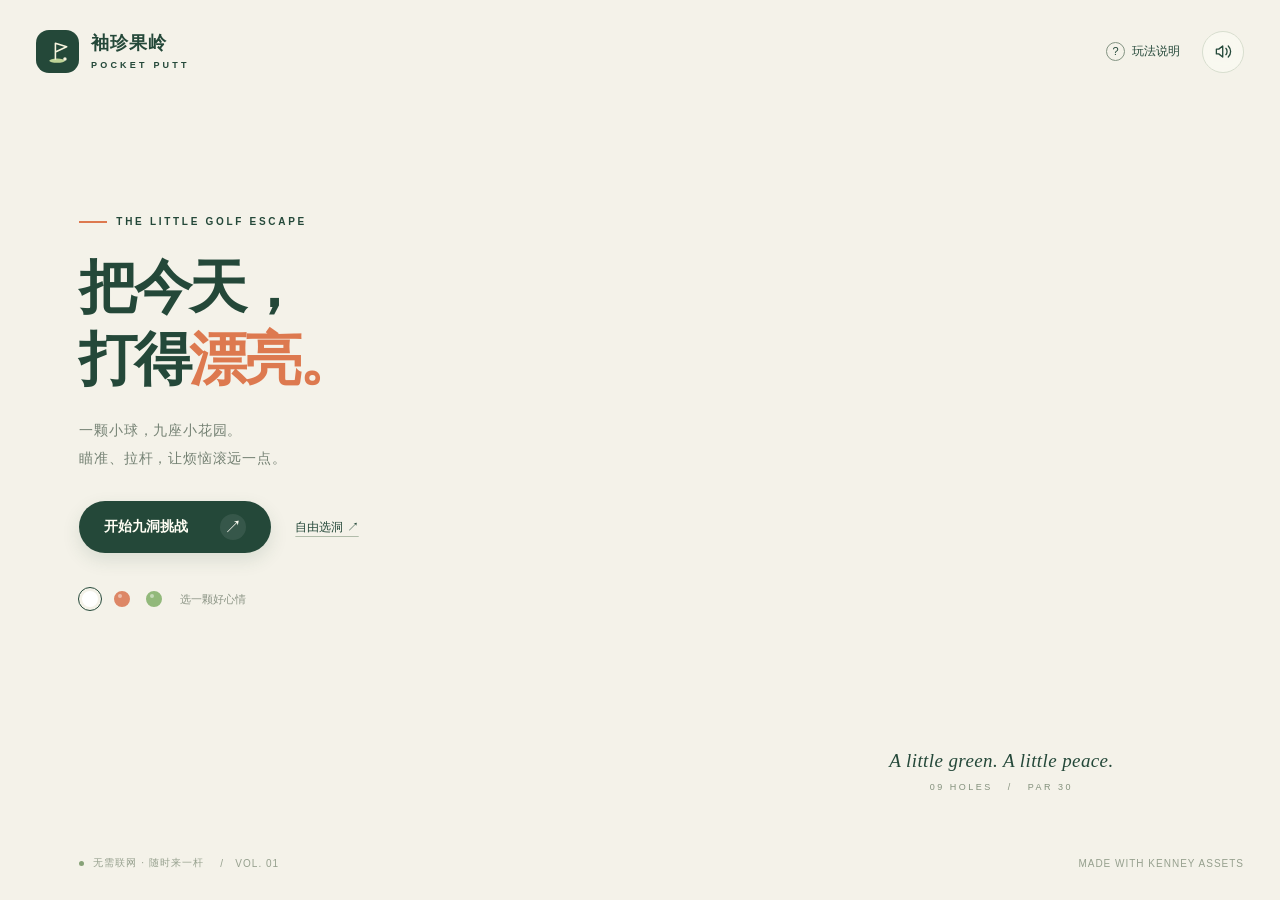
==== commit d2de1faa: "Add files via upload" ====
--- a/index.html
+++ b/index.html
@@ -1,4 +1,4 @@
-<!DOCTYPE html><html lang="zh-CN"><head><meta charset="UTF-8"><meta name="viewport" content="width=device-width,initial-scale=1,maximum-scale=1,viewport-fit=cover"><meta name="theme-color" content="#f4f2e9"><meta name="apple-mobile-web-app-capable" content="yes"><meta name="apple-mobile-web-app-status-bar-style" content="default"><meta name="description" content="袖珍果岭 Pocket Putt：九洞离线 3D 迷你高尔夫。使用 Kenney Minigolf Kit。"><meta name="pocket-putt-version" content="1.0.2">
+<!DOCTYPE html><html lang="zh-CN"><head><meta charset="UTF-8"><meta name="viewport" content="width=device-width,initial-scale=1,maximum-scale=1,viewport-fit=cover"><meta name="theme-color" content="#f4f2e9"><meta name="apple-mobile-web-app-capable" content="yes"><meta name="apple-mobile-web-app-status-bar-style" content="default"><meta name="description" content="袖珍果岭 Pocket Putt：九洞离线 3D 迷你高尔夫。使用 Kenney Minigolf Kit。"><meta name="pocket-putt-version" content="1.1.1">
 <title>袖珍果岭 · Pocket Putt</title><meta name="theme-color" content="#f4f2e9"><meta name="mobile-web-app-capable" content="yes"><meta name="apple-mobile-web-app-capable" content="yes"><meta name="apple-mobile-web-app-status-bar-style" content="default"><meta name="apple-mobile-web-app-title" content="袖珍果岭"><link rel="manifest" href="./manifest.webmanifest"><link rel="apple-touch-icon" href="./icons/icon-192.png"><link rel="icon" href="data:image/svg+xml,%3Csvg xmlns='http://www.w3.org/2000/svg' viewBox='0 0 80 80'%3E%3Crect width='80' height='80' rx='22' fill='%23244839'/%3E%3Cpath d='M30 59V19l28 9-28 12' fill='none' stroke='%23f4f2e9' stroke-width='5' stroke-linejoin='round'/%3E%3Cellipse cx='36' cy='61' rx='16' ry='5' fill='%23b6cd8d'/%3E%3C/svg%3E"><style>:root{--ink:#244839;--muted:#7b8979;--paper:#f4f2e9;--accent:#dd794f;--line:#dcded0;--white:#fffef8;--shadow:0 16px 45px #2b49341a;--safe:env(safe-area-inset-bottom,0px)}*{box-sizing:border-box}html,body{width:100%;height:100%;margin:0;overflow:hidden;background:var(--paper);color:var(--ink);font-family:Inter,"Avenir Next","Segoe UI","PingFang SC","Microsoft YaHei",sans-serif;-webkit-tap-highlight-color:transparent}button,input{font:inherit}button{border:0;cursor:pointer;color:inherit}button:focus-visible,a:focus-visible,input:focus-visible{outline:3px solid #e49b62;outline-offset:4px}button:disabled{opacity:.45;cursor:default}button,a{touch-action:manipulation}button{transition:background .18s,transform .18s,opacity .18s}button:hover:not(:disabled){filter:brightness(.97)}button:active:not(:disabled){transform:translateY(1px)}[hidden]{display:none!important}#world{position:fixed;inset:0;display:block;touch-action:none;cursor:grab}#world:active{cursor:grabbing}.app-header{position:fixed;top:30px;left:36px;right:36px;z-index:4;display:flex;align-items:center;justify-content:space-between;pointer-events:none}.app-header>*{pointer-events:auto}.brand{display:flex;gap:12px;align-items:center;background:transparent;padding:0;text-align:left}.brand-mark{width:43px;height:43px;background:var(--ink);color:#f8f4df;border-radius:13px;display:grid;place-items:center}.brand-mark svg{width:26px;height:26px}.brand-name{font-size:18px;font-weight:800;letter-spacing:1px;line-height:1.25}.brand-sub{display:block;font-size:9px;letter-spacing:3.2px;margin-top:6px;font-weight:600}.header-actions{display:flex;gap:10px;align-items:center}.icon-btn{width:42px;height:42px;display:grid;place-items:center;border:1px solid #d7ddce;background:#faf9f1d9;border-radius:50%;backdrop-filter:blur(6px)}.icon-btn svg{width:19px;height:19px;fill:none;stroke:currentColor;stroke-width:1.65;stroke-linecap:round;stroke-linejoin:round}.help-button{border:none;background:transparent;padding:10px 12px;font-size:12px;display:flex;gap:7px;align-items:center}.help-button span:first-child{border:1px solid #839382;width:19px;height:19px;line-height:17px;border-radius:50%;font-size:11px}.home-hero{position:fixed;top:24%;left:6.2%;width:420px;z-index:2;pointer-events:none}.home-hero button{pointer-events:auto}.eyebrow{display:flex;align-items:center;gap:9px;font-size:10px;letter-spacing:2.7px;font-weight:700;margin-bottom:24px}.tiny-line{width:28px;height:2px;background:var(--accent)}.home-hero h1{font-size:clamp(46px,4.55vw,74px);font-weight:800;line-height:1.24;letter-spacing:-3px;margin:0 0 22px}.home-hero h1 em{font-style:normal;color:var(--accent)}.hero-desc{font-size:14px;line-height:1.95;color:#758274;letter-spacing:.8px;margin:0 0 29px}.primary{background:var(--ink);color:#fffef4;border-radius:100px;min-height:52px;padding:13px 25px;font-weight:650;font-size:14px;display:inline-flex;align-items:center;justify-content:center;gap:32px;box-shadow:0 7px 18px #254e3420}.primary .arrow{display:inline-grid;place-items:center;border-radius:50%;width:26px;height:26px;background:#ffffff16;font-size:18px;font-weight:400}.secondary{font-size:12px;background:transparent;padding:14px 14px;text-decoration:underline;text-decoration-color:#b1bcaa;text-underline-offset:5px}.hero-buttons{display:flex;gap:10px;align-items:center}.ball-choice{margin-top:35px;display:flex;align-items:center;gap:10px;pointer-events:auto;font-size:11px;color:#8c9586}.swatch{width:22px;height:22px;border-radius:50%;padding:0;position:relative;border:3px solid var(--paper);outline:1px solid transparent;background:var(--ball)}.swatch.active{outline-color:var(--ink)}.swatch::after{content:'';position:absolute;top:3px;left:4px;width:4px;height:4px;border-radius:50%;background:#ffffff75}.ball-choice .choice-label{margin-left:5px}.home-footer{position:fixed;bottom:30px;left:6.2%;right:36px;display:flex;justify-content:space-between;align-items:center;z-index:3;font-size:10px;letter-spacing:1px;color:#96a08e}.footer-badge{display:flex;align-items:center;gap:9px}.footer-badge i{width:5px;height:5px;border-radius:50%;background:#87a278}.scene-caption{position:fixed;right:13%;bottom:12%;z-index:2;text-align:center;pointer-events:none}.scene-caption strong{font-family:Georgia,serif;font-weight:400;font-style:italic;font-size:19px;letter-spacing:.4px}.scene-caption small{display:block;font-size:9px;letter-spacing:2.5px;margin-top:10px;color:#84917d}.top-progress{position:fixed;top:30px;left:50%;transform:translateX(-50%);z-index:4;text-align:center}.top-progress .round-label{font-size:10px;letter-spacing:2px;color:#73846f}.top-progress .progress-dots{display:flex;gap:7px;justify-content:center;margin-top:11px}.progress-dot{height:6px;width:6px;border-radius:50%;background:#c4ceba}.progress-dot.done{background:#b6c994}.progress-dot.current{width:23px;background:var(--ink);border-radius:4px}.course-panel{position:fixed;top:151px;left:36px;width:230px;z-index:3;pointer-events:none}.course-kicker{font-size:10px;letter-spacing:2.7px;font-weight:650;color:#96a08a}.course-panel h2{font-size:29px;letter-spacing:-1px;margin:10px 0 12px}.course-description{font-size:12px;line-height:1.9;color:#7b8975;max-width:190px;min-height:48px;margin:0}.stroke-stats{display:flex;align-items:center;gap:25px;margin-top:25px}.stroke-stat small{display:block;font-size:10px;color:#809178;letter-spacing:1px;margin-bottom:5px}.stroke-number{font-family:Georgia,serif;font-size:66px;line-height:1;font-weight:400;letter-spacing:-4px}.par-number{font-size:26px;font-weight:400}.stat-divider{height:42px;width:1px;background:#d2dac8}.course-info{margin-top:25px;border-top:1px solid var(--line);padding-top:15px;max-width:184px;display:flex;justify-content:space-between;font-size:11px;color:#829077}.course-info strong{color:var(--ink);font-weight:600}.garden-tag{margin-top:32px;font-size:10px;color:#84917b;display:flex;gap:7px;align-items:center}.garden-tag i{width:6px;height:6px;border-radius:100px;background:#80a56b}.course-hint{margin-top:14px;color:#9c9b85;line-height:1.8;font-size:10px;max-width:188px}.hole-navigation{position:fixed;bottom:35px;left:36px;z-index:3;display:flex;align-items:center;gap:11px}.text-btn{font-size:11px;color:#7d8a74;background:transparent;padding:7px 0;display:flex;align-items:center;gap:7px}.text-btn svg{width:15px;height:15px;stroke:currentColor;fill:none;stroke-width:1.7}.shot-deck{position:fixed;bottom:calc(31px + var(--safe));left:50%;transform:translateX(-50%);width:520px;z-index:4;background:#fffef6f2;border:1px solid #e3e4d8;border-radius:22px;box-shadow:var(--shadow);padding:17px 20px 14px;backdrop-filter:blur(12px)}.shot-topline{display:flex;align-items:center;justify-content:space-between;font-size:10px;color:#8c9681;margin-bottom:12px;letter-spacing:.2px}.shot-status{display:flex;align-items:center;gap:7px;color:var(--ink);font-size:11px;font-weight:600}.status-led{width:6px;height:6px;border-radius:50%;background:#88a95a;box-shadow:0 0 0 3px #8eaf601a}.shot-row{display:flex;align-items:center;gap:16px}.power-label{display:flex;align-items:baseline;gap:5px;min-width:39px;color:var(--ink);font-size:22px;font-variant-numeric:tabular-nums}.power-label small{font-size:10px;color:#a0a891}.power-slider{flex:1;min-width:0;height:22px;margin:0;appearance:none;-webkit-appearance:none;background:transparent;cursor:pointer;touch-action:pan-x}.power-slider::-webkit-slider-runnable-track{height:5px;border-radius:9px;background:linear-gradient(to right,#a6b783 0%,#a6b783 var(--power,55%),#e6e9dc var(--power,55%),#e6e9dc 100%)}.power-slider::-moz-range-track{height:5px;border-radius:9px;background:#dbe2ce}.power-slider::-moz-range-progress{height:5px;background:#a6b783}.power-slider::-webkit-slider-thumb{appearance:none;-webkit-appearance:none;width:15px;height:15px;border-radius:50%;background:var(--ink);margin-top:-5px;border:3px solid #f7f7e9;box-shadow:0 0 0 1px #92a07c}.power-slider::-moz-range-thumb{width:12px;height:12px;border-radius:50%;border:2px solid #f8f8ea;background:var(--ink)}.strike-btn{font-size:12px;background:var(--ink);color:#fffef5;border-radius:12px;padding:13px 22px;min-width:93px;letter-spacing:1px}.shot-instruction{font-size:9px;color:#9bA58f;text-align:center;margin-top:11px;letter-spacing:.4px}.shot-instruction kbd{font-family:inherit;font-size:8px;border:1px solid #dce1d1;padding:1px 4px;border-radius:3px;margin:0 2px}.camera-tools{position:fixed;bottom:39px;right:35px;z-index:4;display:flex;gap:8px}.camera-tools .icon-btn{width:34px;height:34px}.camera-tools .icon-btn svg{width:16px;height:16px}.ball-label{position:fixed;z-index:2;pointer-events:none;transform:translate(-50%,-100%);font-size:9px;letter-spacing:1px;background:var(--ink);color:#fffce9;padding:6px 9px;border-radius:7px;white-space:nowrap;box-shadow:0 4px 12px #294e3020}.ball-label:after{content:'';position:absolute;left:50%;bottom:-4px;margin-left:-4px;border:4px solid transparent;border-top-color:var(--ink);border-bottom:0}.ball-label .blink{display:inline-block;width:4px;height:4px;background:#c9da9d;border-radius:50%;margin-right:5px}.toast{position:fixed;top:100px;left:50%;transform:translate(-50%,-8px);z-index:15;background:var(--ink);color:var(--white);font-size:12px;padding:12px 19px;border-radius:50px;pointer-events:none;opacity:0;transition:.2s;max-width:88vw;text-align:center}.toast.visible{opacity:1;transform:translate(-50%,0)}.modal-backdrop{position:fixed;inset:0;z-index:20;background:#1a362b42;backdrop-filter:blur(7px);display:flex;align-items:center;justify-content:center;padding:20px}.modal{position:relative;background:var(--paper);border:1px solid #fff8;border-radius:28px;padding:35px 38px;max-width:600px;width:100%;max-height:calc(100dvh - 40px);overflow:auto;box-shadow:0 25px 100px #182f3130}.modal-close{position:absolute;right:18px;top:18px;width:30px;height:30px;display:grid;place-items:center;border:1px solid #d9dfcf;border-radius:50%;background:transparent;font-size:20px;color:#72816a}.modal h2{font-size:27px;margin:6px 0 10px;letter-spacing:-.6px}.modal-sub{font-size:12px;color:#85917b;line-height:1.8;margin:0 0 25px}.modal .eyebrow{margin-bottom:13px;font-size:9px}.how-steps{margin:26px 0 24px;display:grid;gap:22px}.how-step{display:flex;align-items:flex-start;gap:18px}.step-num{flex-shrink:0;width:36px;height:36px;border-radius:50%;background:#e4e9d7;display:grid;place-items:center;font-family:Georgia,serif;font-size:20px;font-style:italic}.how-step strong{display:block;font-size:14px;margin:0 0 5px}.how-step p{margin:0;font-size:12px;color:#849278;line-height:1.8}.note-box{padding:14px 16px;border-radius:12px;background:#e9eddf;font-size:11px;color:#75816c;line-height:1.85}.modal-bottom{margin-top:25px;display:flex;gap:10px;align-items:center;justify-content:center}.modal-bottom .primary{min-width:180px}.course-grid{display:grid;grid-template-columns:repeat(3,1fr);gap:11px}.course-tile{border:1px solid #dfe3d4;border-radius:14px;background:#fafaf2;text-align:left;padding:15px 13px;min-height:108px}.course-tile .tile-number{font-family:Georgia,serif;font-size:23px;color:#99a88b;display:block}.course-tile strong{display:block;font-size:12px;margin:9px 0 7px}.course-tile small{font-size:9px;color:#98a18d;display:block}.course-tile.completed{border-color:#bdcfa6;background:#f0f4e6}.result-header{text-align:center}.result-crest{margin:3px auto 22px;width:75px;height:75px;border-radius:50%;border:1px solid #c7d3b7;background:#e8efdb;display:grid;place-items:center;font-size:32px}.result-crest svg{width:37px;height:37px;stroke:#879e69;fill:none;stroke-width:1.3}.result-subtitle{font-size:10px;letter-spacing:3px;color:#95a184}.result-header h2{margin-top:11px;font-size:34px}.result-header p{font-size:12px;color:#8b9580;margin:10px 0 22px}.result-stats{display:flex;justify-content:center;gap:43px;margin:24px 0}.result-stats small{font-size:10px;color:#9ba48f;display:block;margin-bottom:7px;letter-spacing:1px}.result-stats strong{font-family:Georgia,serif;font-size:41px;font-weight:400;line-height:1}.result-stats>div{text-align:center}.mini-scorecard{display:grid;grid-template-columns:repeat(9,1fr);border-radius:12px;overflow:hidden;border:1px solid #dfe4d4;margin-top:26px}.scorecell{text-align:center;font-size:10px;background:#f9faf0;border-right:1px solid #e4e8d9}.scorecell:last-child{border-right:none}.scorecell .hole{padding:8px 0;background:#e9eedf;color:#99a78a}.scorecell .value{padding:10px 0;font-size:12px}.scorecell .value.under{color:#5c956d}.scorecell .value.over{color:#c18058}.pause-actions{display:grid;gap:10px;margin-top:22px}.pause-actions button{border-radius:13px;background:#e8ecdf;padding:15px;font-size:13px;text-align:left;display:flex;justify-content:space-between;align-items:center}.pause-actions button:first-child{background:var(--ink);color:white}.danger-text{color:#b96b49!important}.modal-footnote{text-align:center;font-size:9px;color:#a1aa93;margin-top:21px;line-height:1.9}.loading{position:fixed;inset:0;z-index:40;display:grid;place-items:center;background:var(--paper);text-align:center}.loading-symbol{width:52px;height:52px;border:1px solid #d7dfca;border-top-color:var(--ink);border-radius:50%;margin:auto;animation:spin 1s linear infinite}.loading p{font-size:13px;letter-spacing:2px;margin-top:20px}.loading small{font-size:10px;color:#929d85}.fatal{max-width:440px;padding:28px}.fatal h2{font-size:22px}.fatal p{font-size:13px;line-height:1.9;letter-spacing:0;color:#76896d}.fatal button{margin-top:12px}.dev-note{display:none}@keyframes spin{to{transform:rotate(360deg)}}@media(min-width:1450px){.course-panel{left:48px;top:175px}.home-hero{top:25%}.shot-deck{bottom:45px}}@media(max-height:710px) and (min-width:701px){.home-hero{top:21%;}.home-hero h1{font-size:48px;margin-bottom:15px}.hero-desc{font-size:12px;margin-bottom:20px}.ball-choice{margin-top:20px}.eyebrow{margin-bottom:16px}.course-panel{top:120px}.stroke-stats{margin-top:16px}.stroke-number{font-size:52px}.garden-tag{margin-top:16px}.course-hint{display:none}.shot-deck{bottom:20px}.home-footer{bottom:22px}}
 @media(max-width:1000px) and (min-width:701px){.home-hero{left:5%;width:350px}.home-hero h1{font-size:50px}.course-panel{width:185px;left:25px}.course-panel h2{font-size:25px}.course-description{max-width:160px}.shot-deck{width:450px}.camera-tools{bottom:178px;right:20px;flex-direction:column}.hole-navigation{left:25px;bottom:35px}.app-header{left:25px;right:25px}.home-footer{left:5%}.header-actions{gap:6px}}
 @media(max-width:700px){.app-header{left:20px;right:20px;top:max(20px,env(safe-area-inset-top,0px));}.brand-mark{width:35px;height:35px;border-radius:11px}.brand-mark svg{width:22px}.brand{gap:9px}.brand-name{font-size:14px}.brand-sub{font-size:7px;letter-spacing:2px;margin-top:4px}.header-actions{gap:7px}.icon-btn{width:34px;height:34px}.icon-btn svg{width:16px}.help-button{padding:7px 3px}.help-button .help-text{display:none}.home-hero{top:calc(13% + 10px);left:25px;right:25px;width:auto}.home-hero .eyebrow{font-size:8px;letter-spacing:2px;margin-bottom:15px}.home-hero h1{font-size:43px;line-height:1.19;letter-spacing:-2px;margin-bottom:14px}.hero-desc{font-size:11px;line-height:1.8;margin:0;color:#84907c;letter-spacing:.5px}.hero-buttons{position:fixed;left:25px;right:25px;bottom:calc(60px + var(--safe));display:flex;justify-content:space-between;gap:7px}.hero-buttons .primary{min-width:190px;font-size:12px;min-height:48px;padding:12px 19px;gap:32px}.hero-buttons .secondary{font-size:11px;padding:12px 7px}.ball-choice{position:fixed;right:26px;bottom:calc(127px + var(--safe));margin:0;font-size:9px;gap:8px}.ball-choice .choice-label{font-size:9px;margin-left:3px}.scene-caption{left:25px;right:auto;bottom:calc(130px + var(--safe));text-align:left}.scene-caption strong{font-size:15px}.scene-caption small{font-size:7px;letter-spacing:1.7px;margin-top:6px}.home-footer{left:25px;right:25px;bottom:calc(24px + var(--safe));font-size:8px;letter-spacing:.5px}.home-footer .footer-badge{gap:5px}.home-footer .version-copy{display:none}.top-progress{top:82px;left:23px;transform:none;text-align:left}.top-progress .round-label{font-size:8px;letter-spacing:1.5px}.top-progress .progress-dots{display:none}.course-panel{top:106px;left:23px;right:23px;width:auto;display:block}.course-kicker{display:none}.course-panel h2{font-size:23px;margin:0 0 8px}.course-description{font-size:10px;line-height:1.65;min-height:0;max-width:205px}.stroke-stats{position:absolute;right:0;top:-20px;gap:15px;margin:0}.stroke-stat small{font-size:8px;letter-spacing:.5px}.stroke-number{font-size:39px;letter-spacing:-2px}.par-number{font-size:21px}.stat-divider{height:29px}.course-info,.garden-tag,.course-hint{display:none}.shot-deck{width:auto;left:16px;right:16px;transform:none;bottom:calc(20px + var(--safe));padding:15px 16px 12px;border-radius:19px}.shot-row{gap:13px}.power-label{font-size:22px;min-width:39px}.strike-btn{min-width:81px;padding:13px 15px;font-size:12px}.shot-instruction{font-size:8px;margin-top:12px}.shot-instruction .desktop-only{display:none}.shot-topline{font-size:9px;margin-bottom:10px}.shot-status{font-size:10px}.hole-navigation{bottom:calc(157px + var(--safe));left:23px;gap:17px}.text-btn{font-size:10px}.camera-tools{right:22px;bottom:calc(154px + var(--safe));gap:6px}.camera-tools .icon-btn{width:30px;height:30px}.camera-tools .icon-btn:nth-child(2){display:none}.camera-tools .icon-btn svg{width:13px;height:13px}.ball-label{font-size:8px;padding:5px 7px}.toast{top:165px;font-size:11px;width:max-content;max-width:88vw;padding:11px 16px}.modal{padding:31px 23px;border-radius:24px;max-height:calc(100dvh - 36px)}.modal-backdrop{padding:18px}.modal h2{font-size:24px}.modal-sub{font-size:11px}.course-grid{gap:8px}.course-tile{padding:12px 9px;min-height:98px}.course-tile strong{font-size:11px}.course-tile small{font-size:8px}.result-header h2{font-size:28px}.result-crest{height:64px;width:64px;margin-bottom:18px}.result-stats{gap:32px}.modal-bottom{margin-top:20px;flex-wrap:wrap}.modal-bottom .primary{min-width:165px;font-size:12px;min-height:46px}.how-step{gap:13px}.how-steps{gap:18px}.step-num{width:31px;height:31px;font-size:17px}.how-step strong{font-size:12px}.how-step p{font-size:11px}.mini-scorecard{margin-top:18px}.scorecell .value{font-size:10px}.note-box{font-size:10px;padding:12px 13px}}
@@ -115,7 +115,13 @@
  locations(p,attrs,uniforms){let out={};for(let n of attrs)out[n]=this.gl.getAttribLocation(p,n);for(let n of uniforms)out[n]=this.gl.getUniformLocation(p,n);return out;}
  mesh(data){let gl=this.gl,b=gl.createBuffer();gl.bindBuffer(gl.ARRAY_BUFFER,b);gl.bufferData(gl.ARRAY_BUFFER,data,gl.STATIC_DRAW);let m={buffer:b,count:data.length/9};this.meshes.add(m);return m;}
  dispose(m){if(m&&this.meshes.has(m)){this.gl.deleteBuffer(m.buffer);this.meshes.delete(m);}}
- resize(){this.w=innerWidth;this.h=innerHeight;this.canvas.width=Math.round(this.w*this.pixelRatio);this.canvas.height=Math.round(this.h*this.pixelRatio);this.canvas.style.width=this.w+'px';this.canvas.style.height=this.h+'px';}
+ resize(){
+  // iOS standalone PWAs can report a transient/old innerHeight while the status
+  // bar and safe areas settle. Prefer the visual viewport, then fall back to
+  // the document viewport, and never allow a zero-sized WebGL backbuffer.
+  const vv=window.visualViewport,w=Math.max(1,Math.round(vv?.width||document.documentElement.clientWidth||innerWidth||1)),h=Math.max(1,Math.round(vv?.height||document.documentElement.clientHeight||innerHeight||1));
+  this.w=w;this.h=h;this.pixelRatio=Math.min(devicePixelRatio||1,1.7);this.canvas.width=Math.max(1,Math.round(w*this.pixelRatio));this.canvas.height=Math.max(1,Math.round(h*this.pixelRatio));this.canvas.style.width=w+'px';this.canvas.style.height=h+'px';
+ }
  setupCamera(rect){
   const c=this.camera,dir=[Math.sin(c.yaw)*Math.cos(c.tilt),Math.sin(c.tilt),Math.cos(c.yaw)*Math.cos(c.tilt)];this.right=V.norm(V.cross([0,1,0],dir));this.up=V.cross(dir,this.right);this.forward=V.mul(dir,-1);
   const pts=[];for(let x of [-c.width/2,c.width/2])for(let z of [-c.depth/2,c.depth/2])for(let y of [-1,3.5])pts.push([x,y,z]);const xs=pts.map(p=>V.dot(p,this.right)),ys=pts.map(p=>V.dot(p,this.up));const units=Math.max((Math.max(...xs)-Math.min(...xs))/rect[2],(Math.max(...ys)-Math.min(...ys))/rect[3])*c.zoom;
@@ -197,7 +203,7 @@
  const rows=L.rows,W=rows[0].length,H=rows.length,filled=[];for(let r=0;r<H;r++)for(let c=0;c<W;c++)if(rows[r][c]!=='.')filled.push([c,r]);
  let minC=Math.min(...filled.map(p=>p[0])),maxC=Math.max(...filled.map(p=>p[0])),minR=Math.min(...filled.map(p=>p[1])),maxR=Math.max(...filled.map(p=>p[1]));
  const boardW=(maxC-minC+1)*TILE+5.7,boardD=(maxR-minR+1)*TILE+5.7,cx=(minC+maxC-W+1)*TILE/2,cz=(minR+maxR-H+1)*TILE/2;
- levelBounds={w:boardW,d:boardD,cx,cz};R.camera.width=boardW+.4;R.camera.depth=boardD+.4;R.camera.center=[cx,.65,cz];const mobilePortrait=innerWidth<=700&&innerHeight>=580;R.camera.zoom=mobilePortrait ? .80 : 1;R.camera.yaw=.59;R.camera.tilt=.94;cameraYawTarget=.59;
+ levelBounds={w:boardW,d:boardD,cx,cz};R.camera.width=boardW+.4;R.camera.depth=boardD+.4;R.camera.center=[cx,.65,cz];const mobilePortrait=R.w<=700&&R.h>=580;R.camera.zoom=mobilePortrait ? .90 : 1;R.camera.yaw=.59;R.camera.tilt=.94;cameraYawTarget=.59;
  // The low island, all foliage and furniture are decorative and outside the ball physics.
  // The background floor receives shadows, but never casts its own shadow.
  g.add(Primitive.roundRect(boardW,boardD,1.23,2.35,color('#b7cea1'),color('#dbc2a0')),M.translation(cx,-.21,cz));
@@ -268,13 +274,13 @@
  if(hit&&!preview&&elapsed-lastBounce>.065){tone(175+Math.random()*60,.064,'triangle',Math.min(.055,Math.hypot(b.vx,b.vz)*.006));lastBounce=elapsed;}
  s=sampleSurface(b.x,b.z);if(!s){b.fell=true;return;}b.y=s.h+BALL_R;
  let dd=Math.hypot(b.x-cup.x,b.z-cup.z),v=Math.hypot(b.vx,b.vz);
- if(dd<.253&&v<3.35&&Math.abs(s.h-SURFACE)<.08){b.sunk=true;return;}
- if(dd<.39&&v<1.1){let strength=1.5*(1-dd/.43);b.vx+=(cup.x-b.x)/(dd||1)*strength*dt;b.vz+=(cup.z-b.z)/(dd||1)*strength*dt;}
+ if(dd<.285&&v<3.8&&Math.abs(s.h-SURFACE)<.08){b.sunk=true;return;}
+ if(dd<.52&&v<1.65){let strength=2.25*(1-dd/.56);b.vx+=(cup.x-b.x)/(dd||1)*strength*dt;b.vz+=(cup.z-b.z)/(dd||1)*strength*dt;}
  if(v>.003){b.rx+=(b.vz*dt)/BALL_R;b.rz-=(b.vx*dt)/BALL_R;}
  if(!Number.isFinite(b.x+b.z+b.vx+b.vz)){b.x=tee.x;b.z=tee.z;b.vx=b.vz=0;b.fell=true;}
 }
 function canShoot(){return state.screen==='play'&&state.phase==='ready'&&!modalKind&&!pausedByTab;}
-function setPower(p){aim.power=Math.max(.04,Math.min(1,p));let value=Math.round(aim.power*100);$('power').value=value;$('powerValue').textContent=value;$('power').style.setProperty('--power',value+'%');guideDirty=true;}
+function setPower(p){aim.power=Math.max(.02,Math.min(1,p));let value=Math.round(aim.power*100);$('power').value=value;$('powerValue').textContent=value;$('power').style.setProperty('--power',value+'%');guideDirty=true;}
 function strike(){if(!canShoot())return;initAudio();lastShot={x:ball.x,z:ball.z};ball.vx=aim.x*MAX_SPEED*aim.power;ball.vz=aim.z*MAX_SPEED*aim.power;ball.sunk=false;ball.fell=false;state.strokes++;state.phase='rolling';state.rollingTime=0;state.timeAtShot=state.time;tone(440,.09,'triangle',.09);if(navigator.vibrate&&preferences.sound)navigator.vibrate(8);guideDirty=true;updateHUD();}
 function settleBall(){ball.vx=ball.vz=0;state.phase='ready';ball.fell=false;guideDirty=true;updateHUD();saveProgress();if(state.strokes>=STROKE_LIMIT)completeHole(true);}
 function updatePhysics(dt){
@@ -315,7 +321,7 @@
 function showCourses(){showModal('courses',closeX+`<div class="eyebrow"><span class="tiny-line"></span>NINE LITTLE GARDENS</div><h2 id="modalTitle">挑一座喜欢的花园。</h2><p class="modal-sub">直接进入自由练习，不影响巡回赛。每洞最佳成绩会单独记录。</p><div class="course-grid">${LEVELS.map((l,i)=>`<button class="course-tile ${bests[i]?'completed':''}" data-course="${i}"><span class="tile-number">${String(i+1).padStart(2,'0')}</span><strong>${l.name}</strong><small>PAR ${l.par}${bests[i]?' · 最佳 '+bests[i]+' 杆':' · 尚未挑战'}</small></button>`).join('')}</div><div class="modal-footnote">慢慢打，也是一种漂亮。</div>`);}
 function scoreGrid(){return '<div class="mini-scorecard">'+LEVELS.map((l,i)=>{let s=state.scores[i],active=i===state.hole&&state.screen==='play'&&s===null;return `<div class="scorecell"><div class="hole">${i+1}</div><div class="value ${s!==null?(s<l.par?'under':s>l.par?'over':''):''}">${s!==null?s:active?state.strokes+'*':'—'}</div></div>`;}).join('')+'</div>';}
 function showScorecard(){let done=state.scores.filter(Number.isFinite).length,total=state.scores.reduce((s,v)=>s+(Number.isFinite(v)?v:0),0),diff=state.scores.reduce((s,v,i)=>s+(Number.isFinite(v)?v-LEVELS[i].par:0),0);showModal('scorecard',closeX+`<div class="eyebrow">YOUR LITTLE SCORECARD</div><h2 id="modalTitle">每一杆，都算风景。</h2><p class="modal-sub">${state.mode==='round'?'九洞巡回赛':'本次自由练习'} · 已完成 ${done} 洞</p>${scoreGrid()}<div class="result-stats"><div><small>已完成杆数</small><strong>${total}</strong></div><div><small>相对标准杆</small><strong>${fmtDiff(diff)}</strong></div></div><div class="note-box">* 表示当前洞，尚未计入总成绩。<br>低于标准杆是负数，高于标准杆是正数；E 表示平标准杆。</div><div class="modal-bottom"><button class="primary" data-action="close">继续打球 ↗</button></div>`);}
-function showPause(){if(state.screen!=='play')return;showModal('pause',closeX+`<div class="eyebrow">TAKE A LITTLE BREATH</div><h2 id="modalTitle">歇一会儿，也很好。</h2><p class="modal-sub">第 ${state.hole+1} 洞 · ${LEVELS[state.hole].name} · ${state.mode==='round'?'九洞巡回赛':'自由练习'}</p><div class="pause-actions"><button data-action="close">继续打球 <span>↗</span></button><button data-action="courses">自由选洞 <span>↗</span></button>${state.mode==='practice'?'<button data-action="replay">重玩本洞 <span>↺</span></button>':'<button data-action="new-confirm">重新开始九洞巡回赛 <span>↺</span></button>'}<button data-action="home">保存并返回主菜单 <span>↖</span></button></div><div class="modal-footnote">素材：Kenney Minigolf Kit · 原创程序与音效<br>POCKET PUTT / VERSION 1.1.0</div>`);}
+function showPause(){if(state.screen!=='play')return;showModal('pause',closeX+`<div class="eyebrow">TAKE A LITTLE BREATH</div><h2 id="modalTitle">歇一会儿，也很好。</h2><p class="modal-sub">第 ${state.hole+1} 洞 · ${LEVELS[state.hole].name} · ${state.mode==='round'?'九洞巡回赛':'自由练习'}</p><div class="pause-actions"><button data-action="close">继续打球 <span>↗</span></button><button data-action="courses">自由选洞 <span>↗</span></button>${state.mode==='practice'?'<button data-action="replay">重玩本洞 <span>↺</span></button>':'<button data-action="new-confirm">重新开始九洞巡回赛 <span>↺</span></button>'}<button data-action="home">保存并返回主菜单 <span>↖</span></button></div><div class="modal-footnote">素材：Kenney Minigolf Kit · 原创程序与音效<br>POCKET PUTT / VERSION 1.0.1</div>`);}
 function completeHole(limit=false){if(scorePending||state.phase==='result')return;scorePending=true;state.phase='result';state.limit=limit;state.strokes=Math.min(STROKE_LIMIT,state.strokes);state.scores[state.hole]=state.strokes;if(!limit&&(!bests[state.hole]||state.strokes<bests[state.hole])){bests[state.hole]=state.strokes;safeWrite(BEST_KEY,bests);}saveProgress();updateHUD();if(!limit){winSound();const rand=seeded(123+state.hole+state.strokes);for(let i=0;i<36;i++)particles.push({x:cup.x,y:.7,z:cup.z,vx:(rand()-.5)*3.5,vy:2.7+rand()*2.7,vz:(rand()-.5)*3.5,life:1.8+rand()*.7,kind:i%3,rotation:rand()*6});}let idx=state.hole;setTimeout(()=>{if(state.screen==='play'&&state.hole===idx&&state.phase==='result')showResult();},limit?100:620);}
 function showResult(){const L=LEVELS[state.hole],diff=state.strokes-L.par,one=state.strokes===1,over=state.limit,label=over?'TAKE THE SCENIC ROUTE':one?'HOLE IN ONE':diff<=-2?'EAGLE':diff===-1?'BIRDIE':diff===0?'PAR':'NICELY DONE',title=over?'这一洞，先记到这里。':one?'一杆入魂！':diff<0?'这一杆，很漂亮。':diff===0?'稳稳地，刚刚好。':'进洞了，就是好球。';
  showModal('result',`<div class="result-header"><div class="result-crest"><svg viewBox="0 0 44 44"><path d="m22 5 5 11 12 2-9 9 2 12-10-6-10 6 2-12-9-9 12-2Z"/></svg></div><div class="result-subtitle">${label}</div><h2 id="modalTitle">${title}</h2><p>第 ${String(state.hole+1).padStart(2,'0')} 洞 · ${L.name}${over?' · 已达 12 杆上限':''}</p></div><div class="result-stats"><div><small>本洞杆数</small><strong>${state.strokes}</strong></div><div><small>标准杆</small><strong>${L.par}</strong></div><div><small>本洞成绩</small><strong>${fmtDiff(diff)}</strong></div></div>${state.mode==='round'?scoreGrid():`<div class="note-box" style="text-align:center">自由练习 · 个人最佳 ${bests[state.hole]||'—'} 杆</div>`}<div class="modal-bottom">${state.mode==='practice'?'<button class="secondary" data-action="replay">再打一遍 ↺</button>':''}<button class="primary" data-action="next">${state.mode==='round'&&state.hole===8?'查看巡回赛成绩':'下一座小花园'} <span class="arrow">↗</span></button></div><div class="modal-footnote">${state.mode==='round'?'成绩已自动保存。':'自由练习不会改变巡回赛进度。'}</div>`);
@@ -334,7 +340,7 @@
  const dir=[aim.x,aim.z],side=[-aim.z,aim.x],p=(along,width)=>{let x=ball.x+dir[0]*along+side[0]*width,z=ball.z+dir[1]*along+side[1]*width;return[x,(sampleSurface(x,z)?.h??surf)+.064,z];};let len=.75+aim.power*1.05;g.quad(p(.31,-.035),p(len-.2,-.035),p(len-.2,.035),p(.31,.035),color('#f8f6df'),[0,1,0]);g.triangle(p(len,0),p(len-.26,-.13),p(len-.26,.13),color('#f8f6df'),[0,1,0]);guideMesh=R.mesh(g.data());guideDirty=false;lastGuideTime=state.time;
 }
 let cameraYawTarget=.59;
-function sceneRect(){let w=innerWidth,h=innerHeight,mobile=w<=700,landscape=h<580&&w>h;
+function sceneRect(){let w=R?.w||innerWidth,h=R?.h||innerHeight,mobile=w<=700,landscape=h<580&&w>h;
  if(state.screen==='home'){if(mobile&&!landscape)return[w*.015,h*.35,w*.97,h*.405];return[w*.415,h*.135,w*.56,h*.73];}
  if(mobile&&!landscape)return[13,168,w-26,Math.max(160,h-375)];
  if(landscape)return[172,70,w-192,Math.max(180,h-173)];
@@ -360,7 +366,7 @@
  $('start').onclick=()=>startRound(true);$('selectHome').onclick=showCourses;$('help').onclick=showHelp;$('pause').onclick=()=>state.phase==='result'?showResult():showPause();$('brand').onclick=()=>state.screen==='play'?showPause():null;
  $('strike').onclick=strike;$('power').addEventListener('input',()=>{if(canShoot())setPower(Number($('power').value)/100);});$('scorecard').onclick=showScorecard;$('resetBall').onclick=restartTee;
  $('guide').onclick=()=>{preferences.guide=!preferences.guide;safeWrite(PREF_KEY,preferences);guideDirty=true;updateHUD();};
- $('rotate').onclick=()=>{cameraYawTarget+=Math.PI/2;guideDirty=true;};$('zoom').onclick=()=>{const mobilePortrait=innerWidth<=700&&innerHeight>=580,base=mobilePortrait ? .80 : 1,wide=mobilePortrait ? .66 : .77;R.camera.zoom=R.camera.zoom>(base+wide)/2?wide:base;};
+ $('rotate').onclick=()=>{cameraYawTarget+=Math.PI/2;guideDirty=true;};$('zoom').onclick=()=>{const mobilePortrait=R.w<=700&&R.h>=580,base=mobilePortrait ? .90 : 1,wide=mobilePortrait ? .78 : .77;R.camera.zoom=R.camera.zoom>(base+wide)/2?wide:base;};
  $('sound').onclick=()=>{preferences.sound=!preferences.sound;safeWrite(PREF_KEY,preferences);refreshPreferences();if(preferences.sound)tone(620,.08,'sine',.03);};
  document.querySelectorAll('[data-ball]').forEach(el=>el.onclick=()=>{preferences.ball=el.dataset.ball;safeWrite(PREF_KEY,preferences);refreshPreferences();tone(480,.055,'sine',.035);});
  $('modal').addEventListener('click',e=>{let button=e.target.closest('button');if(!button)return;if(button.dataset.course!==undefined){startPractice(Number(button.dataset.course));return;}let a=button.dataset.action;
@@ -393,7 +399,10 @@
  const endPointer=(e,cancel=false)=>{pointers.delete(e.pointerId);try{canvas.releasePointerCapture(e.pointerId);}catch{}if(!drag)return;if(drag.kind==='pinch'){if(!pointers.size){drag=null;pinch=null;}return;}let d=drag;drag=null;if(cancel){if(d.original){aim={...d.original};setPower(aim.power);}return;}if(d.kind==='aim'&&canShoot()){if(d.moved&&Math.hypot(e.clientX-d.x,e.clientY-d.y)>=10){strike();}else if(!d.moved){let p=R.ground(e.clientX,e.clientY),dx=p[0]-ball.x,dz=p[2]-ball.z,l=Math.hypot(dx,dz);if(l>.32){aim.x=dx/l;aim.z=dz/l;guideDirty=true;}}}};
  canvas.addEventListener('pointerup',e=>endPointer(e));canvas.addEventListener('pointercancel',e=>endPointer(e,true));canvas.addEventListener('lostpointercapture',e=>{if(drag?.id===e.pointerId){cancelDrag();}});
  canvas.addEventListener('wheel',e=>{if(modalKind)return;e.preventDefault();R.camera.zoom=Math.max(.65,Math.min(1.4,R.camera.zoom+Math.sign(e.deltaY)*.06));},{passive:false});
- addEventListener('resize',()=>{R.resize();cancelDrag();});
+ const syncViewport=()=>{if(!R)return;R.resize();cancelDrag();guideDirty=true;};
+ addEventListener('resize',syncViewport);addEventListener('orientationchange',()=>setTimeout(syncViewport,80));addEventListener('pageshow',()=>{syncViewport();setTimeout(syncViewport,120);});
+ if(window.visualViewport){visualViewport.addEventListener('resize',syncViewport);visualViewport.addEventListener('scroll',syncViewport);}
+ document.addEventListener('visibilitychange',()=>{if(!document.hidden){syncViewport();setTimeout(syncViewport,80);}});
  document.addEventListener('visibilitychange',()=>{pausedByTab=document.hidden;if(document.hidden){cancelDrag();if(state.phase==='ready')saveProgress();}loop.last=undefined;});
  addEventListener('beforeunload',()=>{if(state.screen==='play'&&state.phase==='ready')saveProgress();});
  canvas.addEventListener('webglcontextlost',e=>{e.preventDefault();pausedByTab=true;$('loading').hidden=false;$('loading').innerHTML='<div class="fatal"><h2>图形环境暂时中断了。</h2><p>停球时的巡回赛进度已经保存在本浏览器。重新打开即可继续。</p><button class="primary" onclick="location.reload()">重新打开 ↗</button></div>';});
@@ -406,7 +415,7 @@
  let rotor=new GeometryBuilder();rotor.add(Primitive.box(2.12,.18,.15,color('#d9956e')));rotor.add(Primitive.cylinder(.15,.15,.12,color('#eee1b6'),14),M.translation(0,.075,0));persistent.spinner=R.mesh(rotor.data());
  persistent.confetti=['#edc87e','#9cbc84','#e6a789'].map(c=>R.mesh(Primitive.box(.065,.045,.11,color(c))));
  buildCourse(4);setScreen('home');cameraYawTarget=.59;refreshPreferences();updateStartLabel();connectEvents();$('loading').hidden=true;requestAnimationFrame(loop);
- window.PocketPutt={version:'1.1.0',getState:()=>({screen:state.screen,phase:state.phase,hole:state.hole,strokes:state.strokes,scores:[...state.scores],ball:{x:ball.x,y:ball.y,z:ball.z},assetCount:Object.keys(models).length}),levels:LEVELS.map(l=>({name:l.name,par:l.par}))};
+ window.PocketPutt={version:'1.1.1',getState:()=>({screen:state.screen,phase:state.phase,hole:state.hole,strokes:state.strokes,scores:[...state.scores],ball:{x:ball.x,y:ball.y,z:ball.z},assetCount:Object.keys(models).length}),levels:LEVELS.map(l=>({name:l.name,par:l.par}))};
  // Explicitly opt-in test harness. Not exposed in normal play.
  if(location.hash==='#test')window.__golfTest={
   snapshot:()=>({state:JSON.parse(JSON.stringify(state)),ball:{...ball},tee:{...tee},cup:{...cup},aim:{...aim},colliders:staticColliders.length,glError:R.gl.getError(),frameCount,bufferCount:R.meshes.size}),
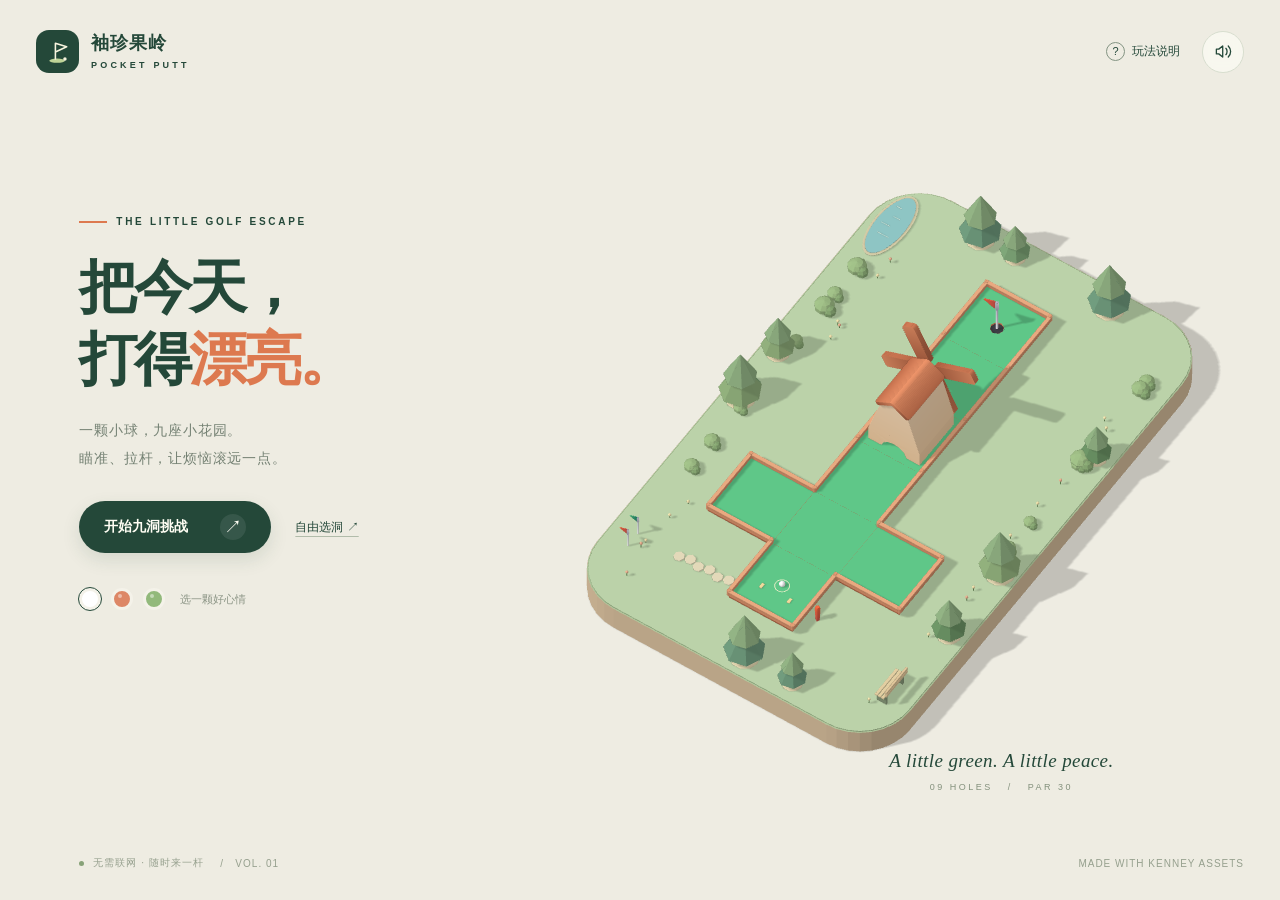
==== commit 57b6b6cf: "Add files via upload" ====
--- a/index.html
+++ b/index.html
@@ -411,11 +411,12 @@
 function initialize(){try{
  R=new MiniRenderer($('world'));decodeAssets();
  persistent.ground=R.mesh(Primitive.box(190,.1,190,color('#f3f1e7')));
+ persistent.ballWhite=R.mesh(Primitive.sphere(.03497,color('#ffffff'),12,7));
  persistent.dotData=Primitive.cylinder(.034,.034,.013,color('#f6f3dc'),8);persistent.ballRing=R.mesh(Primitive.ring(.31,.283,color('#f3f4d9'),40));persistent.gateClosed=R.mesh(Primitive.box(1.28,.22,.12,color('#e29a70')));persistent.gateOpen=R.mesh(Primitive.box(1.28,.22,.12,color('#9fc385')));
  let rotor=new GeometryBuilder();rotor.add(Primitive.box(2.12,.18,.15,color('#d9956e')));rotor.add(Primitive.cylinder(.15,.15,.12,color('#eee1b6'),14),M.translation(0,.075,0));persistent.spinner=R.mesh(rotor.data());
  persistent.confetti=['#edc87e','#9cbc84','#e6a789'].map(c=>R.mesh(Primitive.box(.065,.045,.11,color(c))));
  buildCourse(4);setScreen('home');cameraYawTarget=.59;refreshPreferences();updateStartLabel();connectEvents();$('loading').hidden=true;requestAnimationFrame(loop);
- window.PocketPutt={version:'1.1.1',getState:()=>({screen:state.screen,phase:state.phase,hole:state.hole,strokes:state.strokes,scores:[...state.scores],ball:{x:ball.x,y:ball.y,z:ball.z},assetCount:Object.keys(models).length}),levels:LEVELS.map(l=>({name:l.name,par:l.par}))};
+ window.PocketPutt={version:'1.1.2',getState:()=>({screen:state.screen,phase:state.phase,hole:state.hole,strokes:state.strokes,scores:[...state.scores],ball:{x:ball.x,y:ball.y,z:ball.z},assetCount:Object.keys(models).length}),levels:LEVELS.map(l=>({name:l.name,par:l.par}))};
  // Explicitly opt-in test harness. Not exposed in normal play.
  if(location.hash==='#test')window.__golfTest={
   snapshot:()=>({state:JSON.parse(JSON.stringify(state)),ball:{...ball},tee:{...tee},cup:{...cup},aim:{...aim},colliders:staticColliders.length,glError:R.gl.getError(),frameCount,bufferCount:R.meshes.size}),
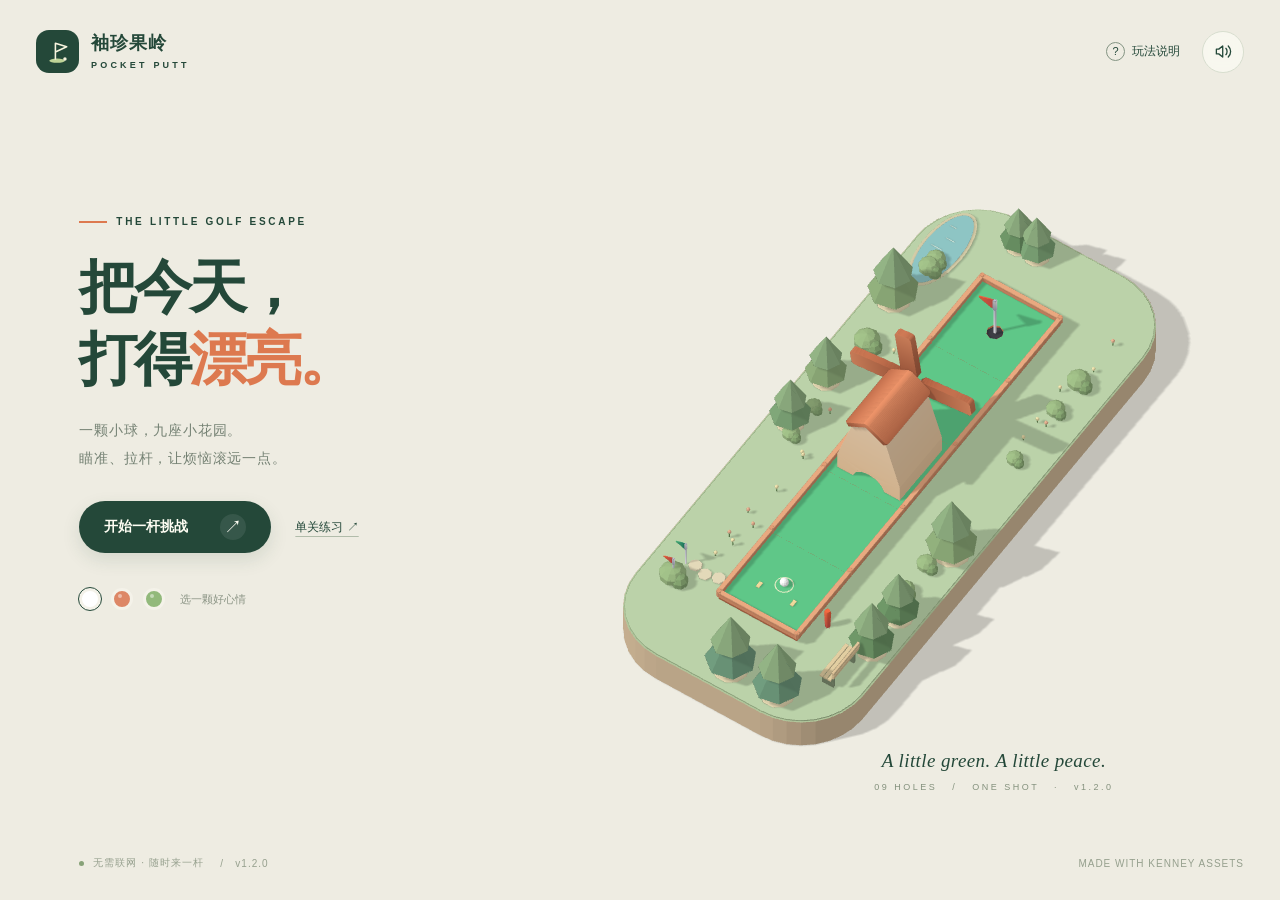
==== commit 19de3e3d: "Add files via upload" ====
--- a/index.html
+++ b/index.html
@@ -1,4 +1,4 @@
-<!DOCTYPE html><html lang="zh-CN"><head><meta charset="UTF-8"><meta name="viewport" content="width=device-width,initial-scale=1,maximum-scale=1,viewport-fit=cover"><meta name="theme-color" content="#f4f2e9"><meta name="apple-mobile-web-app-capable" content="yes"><meta name="apple-mobile-web-app-status-bar-style" content="default"><meta name="description" content="袖珍果岭 Pocket Putt：九洞离线 3D 迷你高尔夫。使用 Kenney Minigolf Kit。"><meta name="pocket-putt-version" content="1.1.1">
+<!DOCTYPE html><html lang="zh-CN"><head><meta charset="UTF-8"><meta name="viewport" content="width=device-width,initial-scale=1,maximum-scale=1,viewport-fit=cover"><meta name="theme-color" content="#f4f2e9"><meta name="apple-mobile-web-app-capable" content="yes"><meta name="apple-mobile-web-app-status-bar-style" content="default"><meta name="description" content="袖珍果岭 Pocket Putt：九关一杆进洞 3D 迷你高尔夫小游戏。使用 Kenney Minigolf Kit。"><meta name="pocket-putt-version" content="1.2.0">
 <title>袖珍果岭 · Pocket Putt</title><meta name="theme-color" content="#f4f2e9"><meta name="mobile-web-app-capable" content="yes"><meta name="apple-mobile-web-app-capable" content="yes"><meta name="apple-mobile-web-app-status-bar-style" content="default"><meta name="apple-mobile-web-app-title" content="袖珍果岭"><link rel="manifest" href="./manifest.webmanifest"><link rel="apple-touch-icon" href="./icons/icon-192.png"><link rel="icon" href="data:image/svg+xml,%3Csvg xmlns='http://www.w3.org/2000/svg' viewBox='0 0 80 80'%3E%3Crect width='80' height='80' rx='22' fill='%23244839'/%3E%3Cpath d='M30 59V19l28 9-28 12' fill='none' stroke='%23f4f2e9' stroke-width='5' stroke-linejoin='round'/%3E%3Cellipse cx='36' cy='61' rx='16' ry='5' fill='%23b6cd8d'/%3E%3C/svg%3E"><style>:root{--ink:#244839;--muted:#7b8979;--paper:#f4f2e9;--accent:#dd794f;--line:#dcded0;--white:#fffef8;--shadow:0 16px 45px #2b49341a;--safe:env(safe-area-inset-bottom,0px)}*{box-sizing:border-box}html,body{width:100%;height:100%;margin:0;overflow:hidden;background:var(--paper);color:var(--ink);font-family:Inter,"Avenir Next","Segoe UI","PingFang SC","Microsoft YaHei",sans-serif;-webkit-tap-highlight-color:transparent}button,input{font:inherit}button{border:0;cursor:pointer;color:inherit}button:focus-visible,a:focus-visible,input:focus-visible{outline:3px solid #e49b62;outline-offset:4px}button:disabled{opacity:.45;cursor:default}button,a{touch-action:manipulation}button{transition:background .18s,transform .18s,opacity .18s}button:hover:not(:disabled){filter:brightness(.97)}button:active:not(:disabled){transform:translateY(1px)}[hidden]{display:none!important}#world{position:fixed;inset:0;display:block;touch-action:none;cursor:grab}#world:active{cursor:grabbing}.app-header{position:fixed;top:30px;left:36px;right:36px;z-index:4;display:flex;align-items:center;justify-content:space-between;pointer-events:none}.app-header>*{pointer-events:auto}.brand{display:flex;gap:12px;align-items:center;background:transparent;padding:0;text-align:left}.brand-mark{width:43px;height:43px;background:var(--ink);color:#f8f4df;border-radius:13px;display:grid;place-items:center}.brand-mark svg{width:26px;height:26px}.brand-name{font-size:18px;font-weight:800;letter-spacing:1px;line-height:1.25}.brand-sub{display:block;font-size:9px;letter-spacing:3.2px;margin-top:6px;font-weight:600}.header-actions{display:flex;gap:10px;align-items:center}.icon-btn{width:42px;height:42px;display:grid;place-items:center;border:1px solid #d7ddce;background:#faf9f1d9;border-radius:50%;backdrop-filter:blur(6px)}.icon-btn svg{width:19px;height:19px;fill:none;stroke:currentColor;stroke-width:1.65;stroke-linecap:round;stroke-linejoin:round}.help-button{border:none;background:transparent;padding:10px 12px;font-size:12px;display:flex;gap:7px;align-items:center}.help-button span:first-child{border:1px solid #839382;width:19px;height:19px;line-height:17px;border-radius:50%;font-size:11px}.home-hero{position:fixed;top:24%;left:6.2%;width:420px;z-index:2;pointer-events:none}.home-hero button{pointer-events:auto}.eyebrow{display:flex;align-items:center;gap:9px;font-size:10px;letter-spacing:2.7px;font-weight:700;margin-bottom:24px}.tiny-line{width:28px;height:2px;background:var(--accent)}.home-hero h1{font-size:clamp(46px,4.55vw,74px);font-weight:800;line-height:1.24;letter-spacing:-3px;margin:0 0 22px}.home-hero h1 em{font-style:normal;color:var(--accent)}.hero-desc{font-size:14px;line-height:1.95;color:#758274;letter-spacing:.8px;margin:0 0 29px}.primary{background:var(--ink);color:#fffef4;border-radius:100px;min-height:52px;padding:13px 25px;font-weight:650;font-size:14px;display:inline-flex;align-items:center;justify-content:center;gap:32px;box-shadow:0 7px 18px #254e3420}.primary .arrow{display:inline-grid;place-items:center;border-radius:50%;width:26px;height:26px;background:#ffffff16;font-size:18px;font-weight:400}.secondary{font-size:12px;background:transparent;padding:14px 14px;text-decoration:underline;text-decoration-color:#b1bcaa;text-underline-offset:5px}.hero-buttons{display:flex;gap:10px;align-items:center}.ball-choice{margin-top:35px;display:flex;align-items:center;gap:10px;pointer-events:auto;font-size:11px;color:#8c9586}.swatch{width:22px;height:22px;border-radius:50%;padding:0;position:relative;border:3px solid var(--paper);outline:1px solid transparent;background:var(--ball)}.swatch.active{outline-color:var(--ink)}.swatch::after{content:'';position:absolute;top:3px;left:4px;width:4px;height:4px;border-radius:50%;background:#ffffff75}.ball-choice .choice-label{margin-left:5px}.home-footer{position:fixed;bottom:30px;left:6.2%;right:36px;display:flex;justify-content:space-between;align-items:center;z-index:3;font-size:10px;letter-spacing:1px;color:#96a08e}.footer-badge{display:flex;align-items:center;gap:9px}.footer-badge i{width:5px;height:5px;border-radius:50%;background:#87a278}.scene-caption{position:fixed;right:13%;bottom:12%;z-index:2;text-align:center;pointer-events:none}.scene-caption strong{font-family:Georgia,serif;font-weight:400;font-style:italic;font-size:19px;letter-spacing:.4px}.scene-caption small{display:block;font-size:9px;letter-spacing:2.5px;margin-top:10px;color:#84917d}.top-progress{position:fixed;top:30px;left:50%;transform:translateX(-50%);z-index:4;text-align:center}.top-progress .round-label{font-size:10px;letter-spacing:2px;color:#73846f}.top-progress .progress-dots{display:flex;gap:7px;justify-content:center;margin-top:11px}.progress-dot{height:6px;width:6px;border-radius:50%;background:#c4ceba}.progress-dot.done{background:#b6c994}.progress-dot.current{width:23px;background:var(--ink);border-radius:4px}.course-panel{position:fixed;top:151px;left:36px;width:230px;z-index:3;pointer-events:none}.course-kicker{font-size:10px;letter-spacing:2.7px;font-weight:650;color:#96a08a}.course-panel h2{font-size:29px;letter-spacing:-1px;margin:10px 0 12px}.course-description{font-size:12px;line-height:1.9;color:#7b8975;max-width:190px;min-height:48px;margin:0}.stroke-stats{display:flex;align-items:center;gap:25px;margin-top:25px}.stroke-stat small{display:block;font-size:10px;color:#809178;letter-spacing:1px;margin-bottom:5px}.stroke-number{font-family:Georgia,serif;font-size:66px;line-height:1;font-weight:400;letter-spacing:-4px}.par-number{font-size:26px;font-weight:400}.stat-divider{height:42px;width:1px;background:#d2dac8}.course-info{margin-top:25px;border-top:1px solid var(--line);padding-top:15px;max-width:184px;display:flex;justify-content:space-between;font-size:11px;color:#829077}.course-info strong{color:var(--ink);font-weight:600}.garden-tag{margin-top:32px;font-size:10px;color:#84917b;display:flex;gap:7px;align-items:center}.garden-tag i{width:6px;height:6px;border-radius:100px;background:#80a56b}.course-hint{margin-top:14px;color:#9c9b85;line-height:1.8;font-size:10px;max-width:188px}.hole-navigation{position:fixed;bottom:35px;left:36px;z-index:3;display:flex;align-items:center;gap:11px}.text-btn{font-size:11px;color:#7d8a74;background:transparent;padding:7px 0;display:flex;align-items:center;gap:7px}.text-btn svg{width:15px;height:15px;stroke:currentColor;fill:none;stroke-width:1.7}.shot-deck{position:fixed;bottom:calc(31px + var(--safe));left:50%;transform:translateX(-50%);width:520px;z-index:4;background:#fffef6f2;border:1px solid #e3e4d8;border-radius:22px;box-shadow:var(--shadow);padding:17px 20px 14px;backdrop-filter:blur(12px)}.shot-topline{display:flex;align-items:center;justify-content:space-between;font-size:10px;color:#8c9681;margin-bottom:12px;letter-spacing:.2px}.shot-status{display:flex;align-items:center;gap:7px;color:var(--ink);font-size:11px;font-weight:600}.status-led{width:6px;height:6px;border-radius:50%;background:#88a95a;box-shadow:0 0 0 3px #8eaf601a}.shot-row{display:flex;align-items:center;gap:16px}.power-label{display:flex;align-items:baseline;gap:5px;min-width:39px;color:var(--ink);font-size:22px;font-variant-numeric:tabular-nums}.power-label small{font-size:10px;color:#a0a891}.power-slider{flex:1;min-width:0;height:22px;margin:0;appearance:none;-webkit-appearance:none;background:transparent;cursor:pointer;touch-action:pan-x}.power-slider::-webkit-slider-runnable-track{height:5px;border-radius:9px;background:linear-gradient(to right,#a6b783 0%,#a6b783 var(--power,55%),#e6e9dc var(--power,55%),#e6e9dc 100%)}.power-slider::-moz-range-track{height:5px;border-radius:9px;background:#dbe2ce}.power-slider::-moz-range-progress{height:5px;background:#a6b783}.power-slider::-webkit-slider-thumb{appearance:none;-webkit-appearance:none;width:15px;height:15px;border-radius:50%;background:var(--ink);margin-top:-5px;border:3px solid #f7f7e9;box-shadow:0 0 0 1px #92a07c}.power-slider::-moz-range-thumb{width:12px;height:12px;border-radius:50%;border:2px solid #f8f8ea;background:var(--ink)}.strike-btn{font-size:12px;background:var(--ink);color:#fffef5;border-radius:12px;padding:13px 22px;min-width:93px;letter-spacing:1px}.shot-instruction{font-size:9px;color:#9bA58f;text-align:center;margin-top:11px;letter-spacing:.4px}.shot-instruction kbd{font-family:inherit;font-size:8px;border:1px solid #dce1d1;padding:1px 4px;border-radius:3px;margin:0 2px}.camera-tools{position:fixed;bottom:39px;right:35px;z-index:4;display:flex;gap:8px}.camera-tools .icon-btn{width:34px;height:34px}.camera-tools .icon-btn svg{width:16px;height:16px}.ball-label{position:fixed;z-index:2;pointer-events:none;transform:translate(-50%,-100%);font-size:9px;letter-spacing:1px;background:var(--ink);color:#fffce9;padding:6px 9px;border-radius:7px;white-space:nowrap;box-shadow:0 4px 12px #294e3020}.ball-label:after{content:'';position:absolute;left:50%;bottom:-4px;margin-left:-4px;border:4px solid transparent;border-top-color:var(--ink);border-bottom:0}.ball-label .blink{display:inline-block;width:4px;height:4px;background:#c9da9d;border-radius:50%;margin-right:5px}.toast{position:fixed;top:100px;left:50%;transform:translate(-50%,-8px);z-index:15;background:var(--ink);color:var(--white);font-size:12px;padding:12px 19px;border-radius:50px;pointer-events:none;opacity:0;transition:.2s;max-width:88vw;text-align:center}.toast.visible{opacity:1;transform:translate(-50%,0)}.modal-backdrop{position:fixed;inset:0;z-index:20;background:#1a362b42;backdrop-filter:blur(7px);display:flex;align-items:center;justify-content:center;padding:20px}.modal{position:relative;background:var(--paper);border:1px solid #fff8;border-radius:28px;padding:35px 38px;max-width:600px;width:100%;max-height:calc(100dvh - 40px);overflow:auto;box-shadow:0 25px 100px #182f3130}.modal-close{position:absolute;right:18px;top:18px;width:30px;height:30px;display:grid;place-items:center;border:1px solid #d9dfcf;border-radius:50%;background:transparent;font-size:20px;color:#72816a}.modal h2{font-size:27px;margin:6px 0 10px;letter-spacing:-.6px}.modal-sub{font-size:12px;color:#85917b;line-height:1.8;margin:0 0 25px}.modal .eyebrow{margin-bottom:13px;font-size:9px}.how-steps{margin:26px 0 24px;display:grid;gap:22px}.how-step{display:flex;align-items:flex-start;gap:18px}.step-num{flex-shrink:0;width:36px;height:36px;border-radius:50%;background:#e4e9d7;display:grid;place-items:center;font-family:Georgia,serif;font-size:20px;font-style:italic}.how-step strong{display:block;font-size:14px;margin:0 0 5px}.how-step p{margin:0;font-size:12px;color:#849278;line-height:1.8}.note-box{padding:14px 16px;border-radius:12px;background:#e9eddf;font-size:11px;color:#75816c;line-height:1.85}.modal-bottom{margin-top:25px;display:flex;gap:10px;align-items:center;justify-content:center}.modal-bottom .primary{min-width:180px}.course-grid{display:grid;grid-template-columns:repeat(3,1fr);gap:11px}.course-tile{border:1px solid #dfe3d4;border-radius:14px;background:#fafaf2;text-align:left;padding:15px 13px;min-height:108px}.course-tile .tile-number{font-family:Georgia,serif;font-size:23px;color:#99a88b;display:block}.course-tile strong{display:block;font-size:12px;margin:9px 0 7px}.course-tile small{font-size:9px;color:#98a18d;display:block}.course-tile.completed{border-color:#bdcfa6;background:#f0f4e6}.result-header{text-align:center}.result-crest{margin:3px auto 22px;width:75px;height:75px;border-radius:50%;border:1px solid #c7d3b7;background:#e8efdb;display:grid;place-items:center;font-size:32px}.result-crest svg{width:37px;height:37px;stroke:#879e69;fill:none;stroke-width:1.3}.result-subtitle{font-size:10px;letter-spacing:3px;color:#95a184}.result-header h2{margin-top:11px;font-size:34px}.result-header p{font-size:12px;color:#8b9580;margin:10px 0 22px}.result-stats{display:flex;justify-content:center;gap:43px;margin:24px 0}.result-stats small{font-size:10px;color:#9ba48f;display:block;margin-bottom:7px;letter-spacing:1px}.result-stats strong{font-family:Georgia,serif;font-size:41px;font-weight:400;line-height:1}.result-stats>div{text-align:center}.mini-scorecard{display:grid;grid-template-columns:repeat(9,1fr);border-radius:12px;overflow:hidden;border:1px solid #dfe4d4;margin-top:26px}.scorecell{text-align:center;font-size:10px;background:#f9faf0;border-right:1px solid #e4e8d9}.scorecell:last-child{border-right:none}.scorecell .hole{padding:8px 0;background:#e9eedf;color:#99a78a}.scorecell .value{padding:10px 0;font-size:12px}.scorecell .value.under{color:#5c956d}.scorecell .value.over{color:#c18058}.pause-actions{display:grid;gap:10px;margin-top:22px}.pause-actions button{border-radius:13px;background:#e8ecdf;padding:15px;font-size:13px;text-align:left;display:flex;justify-content:space-between;align-items:center}.pause-actions button:first-child{background:var(--ink);color:white}.danger-text{color:#b96b49!important}.modal-footnote{text-align:center;font-size:9px;color:#a1aa93;margin-top:21px;line-height:1.9}.loading{position:fixed;inset:0;z-index:40;display:grid;place-items:center;background:var(--paper);text-align:center}.loading-symbol{width:52px;height:52px;border:1px solid #d7dfca;border-top-color:var(--ink);border-radius:50%;margin:auto;animation:spin 1s linear infinite}.loading p{font-size:13px;letter-spacing:2px;margin-top:20px}.loading small{font-size:10px;color:#929d85}.fatal{max-width:440px;padding:28px}.fatal h2{font-size:22px}.fatal p{font-size:13px;line-height:1.9;letter-spacing:0;color:#76896d}.fatal button{margin-top:12px}.dev-note{display:none}@keyframes spin{to{transform:rotate(360deg)}}@media(min-width:1450px){.course-panel{left:48px;top:175px}.home-hero{top:25%}.shot-deck{bottom:45px}}@media(max-height:710px) and (min-width:701px){.home-hero{top:21%;}.home-hero h1{font-size:48px;margin-bottom:15px}.hero-desc{font-size:12px;margin-bottom:20px}.ball-choice{margin-top:20px}.eyebrow{margin-bottom:16px}.course-panel{top:120px}.stroke-stats{margin-top:16px}.stroke-number{font-size:52px}.garden-tag{margin-top:16px}.course-hint{display:none}.shot-deck{bottom:20px}.home-footer{bottom:22px}}
 @media(max-width:1000px) and (min-width:701px){.home-hero{left:5%;width:350px}.home-hero h1{font-size:50px}.course-panel{width:185px;left:25px}.course-panel h2{font-size:25px}.course-description{max-width:160px}.shot-deck{width:450px}.camera-tools{bottom:178px;right:20px;flex-direction:column}.hole-navigation{left:25px;bottom:35px}.app-header{left:25px;right:25px}.home-footer{left:5%}.header-actions{gap:6px}}
 @media(max-width:700px){.app-header{left:20px;right:20px;top:max(20px,env(safe-area-inset-top,0px));}.brand-mark{width:35px;height:35px;border-radius:11px}.brand-mark svg{width:22px}.brand{gap:9px}.brand-name{font-size:14px}.brand-sub{font-size:7px;letter-spacing:2px;margin-top:4px}.header-actions{gap:7px}.icon-btn{width:34px;height:34px}.icon-btn svg{width:16px}.help-button{padding:7px 3px}.help-button .help-text{display:none}.home-hero{top:calc(13% + 10px);left:25px;right:25px;width:auto}.home-hero .eyebrow{font-size:8px;letter-spacing:2px;margin-bottom:15px}.home-hero h1{font-size:43px;line-height:1.19;letter-spacing:-2px;margin-bottom:14px}.hero-desc{font-size:11px;line-height:1.8;margin:0;color:#84907c;letter-spacing:.5px}.hero-buttons{position:fixed;left:25px;right:25px;bottom:calc(60px + var(--safe));display:flex;justify-content:space-between;gap:7px}.hero-buttons .primary{min-width:190px;font-size:12px;min-height:48px;padding:12px 19px;gap:32px}.hero-buttons .secondary{font-size:11px;padding:12px 7px}.ball-choice{position:fixed;right:26px;bottom:calc(127px + var(--safe));margin:0;font-size:9px;gap:8px}.ball-choice .choice-label{font-size:9px;margin-left:3px}.scene-caption{left:25px;right:auto;bottom:calc(130px + var(--safe));text-align:left}.scene-caption strong{font-size:15px}.scene-caption small{font-size:7px;letter-spacing:1.7px;margin-top:6px}.home-footer{left:25px;right:25px;bottom:calc(24px + var(--safe));font-size:8px;letter-spacing:.5px}.home-footer .footer-badge{gap:5px}.home-footer .version-copy{display:none}.top-progress{top:82px;left:23px;transform:none;text-align:left}.top-progress .round-label{font-size:8px;letter-spacing:1.5px}.top-progress .progress-dots{display:none}.course-panel{top:106px;left:23px;right:23px;width:auto;display:block}.course-kicker{display:none}.course-panel h2{font-size:23px;margin:0 0 8px}.course-description{font-size:10px;line-height:1.65;min-height:0;max-width:205px}.stroke-stats{position:absolute;right:0;top:-20px;gap:15px;margin:0}.stroke-stat small{font-size:8px;letter-spacing:.5px}.stroke-number{font-size:39px;letter-spacing:-2px}.par-number{font-size:21px}.stat-divider{height:29px}.course-info,.garden-tag,.course-hint{display:none}.shot-deck{width:auto;left:16px;right:16px;transform:none;bottom:calc(20px + var(--safe));padding:15px 16px 12px;border-radius:19px}.shot-row{gap:13px}.power-label{font-size:22px;min-width:39px}.strike-btn{min-width:81px;padding:13px 15px;font-size:12px}.shot-instruction{font-size:8px;margin-top:12px}.shot-instruction .desktop-only{display:none}.shot-topline{font-size:9px;margin-bottom:10px}.shot-status{font-size:10px}.hole-navigation{bottom:calc(157px + var(--safe));left:23px;gap:17px}.text-btn{font-size:10px}.camera-tools{right:22px;bottom:calc(154px + var(--safe));gap:6px}.camera-tools .icon-btn{width:30px;height:30px}.camera-tools .icon-btn:nth-child(2){display:none}.camera-tools .icon-btn svg{width:13px;height:13px}.ball-label{font-size:8px;padding:5px 7px}.toast{top:165px;font-size:11px;width:max-content;max-width:88vw;padding:11px 16px}.modal{padding:31px 23px;border-radius:24px;max-height:calc(100dvh - 36px)}.modal-backdrop{padding:18px}.modal h2{font-size:24px}.modal-sub{font-size:11px}.course-grid{gap:8px}.course-tile{padding:12px 9px;min-height:98px}.course-tile strong{font-size:11px}.course-tile small{font-size:8px}.result-header h2{font-size:28px}.result-crest{height:64px;width:64px;margin-bottom:18px}.result-stats{gap:32px}.modal-bottom{margin-top:20px;flex-wrap:wrap}.modal-bottom .primary{min-width:165px;font-size:12px;min-height:46px}.how-step{gap:13px}.how-steps{gap:18px}.step-num{width:31px;height:31px;font-size:17px}.how-step strong{font-size:12px}.how-step p{font-size:11px}.mini-scorecard{margin-top:18px}.scorecell .value{font-size:10px}.note-box{font-size:10px;padding:12px 13px}}
@@ -7,10 +7,10 @@
 </style></head><body>
 <canvas id="world" aria-label="3D 迷你高尔夫球场。可以拉杆击球，也可以使用方向键、力度滑杆和击球按钮。" tabindex="0"></canvas>
 <header class="app-header"><button class="brand" id="brand" aria-label="返回主菜单"><span class="brand-mark"><svg viewBox="0 0 30 30" fill="none"><ellipse cx="14" cy="25" rx="9" ry="2.5" fill="#bed397"/><path d="M12 24V5l13 4-13 6" stroke="currentColor" stroke-width="1.8" stroke-linejoin="round"/><circle cx="23" cy="23" r="2" fill="currentColor"/></svg></span><span class="brand-name">袖珍果岭<span class="brand-sub">POCKET PUTT</span></span></button><div class="header-actions"><button id="help" class="help-button" aria-label="玩法说明"><span>?</span><span class="help-text">玩法说明</span></button><button id="sound" class="icon-btn" title="音效" aria-label="关闭音效"><svg viewBox="0 0 24 24"><path d="M11 5 6 9H3v6h3l5 4V5Z"/><path id="soundWaves" d="M15 8c2 2 2 6 0 8m3-11c4 4 4 10 0 14"/></svg></button><button id="pause" class="icon-btn play-ui" hidden title="暂停" aria-label="暂停游戏"><svg viewBox="0 0 24 24"><path d="M8 5v14M16 5v14" stroke-width="2.6"/></svg></button></div></header>
-<section class="home-hero home-ui"><div class="eyebrow"><span class="tiny-line"></span>THE LITTLE GOLF ESCAPE</div><h1>把今天，<br>打得<em>漂亮。</em></h1><p class="hero-desc">一颗小球，九座小花园。<br>瞄准、拉杆，让烦恼滚远一点。</p><div class="hero-buttons"><button class="primary" id="start"><span id="startLabel">开始九洞挑战</span><span class="arrow">↗</span></button><button class="secondary" id="selectHome">自由选洞 ↗</button></div><div class="ball-choice"><button class="swatch active" style="--ball:#ffffff" data-ball="white" aria-label="白色高尔夫球"></button><button class="swatch" style="--ball:#dd8766" data-ball="red" aria-label="红色高尔夫球"></button><button class="swatch" style="--ball:#92b97b" data-ball="green" aria-label="绿色高尔夫球"></button><span class="choice-label">选一颗好心情</span></div></section>
-<div class="scene-caption home-ui"><strong>A little green. A little peace.</strong><small>09 HOLES &nbsp; / &nbsp; PAR 30</small></div><footer class="home-footer home-ui"><div class="footer-badge"><i></i> 无需联网 · 随时来一杆 <span class="version-copy"> &nbsp; / &nbsp; VOL. 01</span></div><span>MADE WITH KENNEY ASSETS</span></footer>
-<div class="top-progress play-ui" hidden><div id="roundLabel" class="round-label">九洞巡回赛 · 01 / 09</div><div class="progress-dots" id="progressDots"></div></div>
-<section class="course-panel play-ui" hidden><div class="course-kicker" id="courseKicker">01 — THE OPENING</div><h2 id="courseName">初见果岭</h2><p class="course-description" id="courseDesc"></p><div class="stroke-stats"><div class="stroke-stat"><small>本洞杆数</small><strong class="stroke-number" id="strokeCount">00</strong></div><div class="stat-divider"></div><div class="stroke-stat"><small>标准杆</small><strong class="par-number" id="parCount">2</strong></div></div><div class="course-info"><span>巡回赛成绩</span><strong id="totalScore">E</strong></div><div class="garden-tag"><i></i><span id="gardenTag">静下来，听一听风</span></div><div class="course-hint" id="courseHint"></div></section>
+<section class="home-hero home-ui"><div class="eyebrow"><span class="tiny-line"></span>THE LITTLE GOLF ESCAPE</div><h1>把今天，<br>打得<em>漂亮。</em></h1><p class="hero-desc">一颗小球，九座小花园。<br>瞄准、拉杆，让烦恼滚远一点。</p><div class="hero-buttons"><button class="primary" id="start"><span id="startLabel">开始一杆挑战</span><span class="arrow">↗</span></button><button class="secondary" id="selectHome">单关练习 ↗</button></div><div class="ball-choice"><button class="swatch active" style="--ball:#ffffff" data-ball="white" aria-label="白色高尔夫球"></button><button class="swatch" style="--ball:#dd8766" data-ball="red" aria-label="红色高尔夫球"></button><button class="swatch" style="--ball:#92b97b" data-ball="green" aria-label="绿色高尔夫球"></button><span class="choice-label">选一颗好心情</span></div></section>
+<div class="scene-caption home-ui"><strong>A little green. A little peace.</strong><small>09 HOLES &nbsp; / &nbsp; ONE SHOT &nbsp; · &nbsp; v1.2.0</small></div><footer class="home-footer home-ui"><div class="footer-badge"><i></i> 无需联网 · 随时来一杆 <span class="version-copy"> &nbsp; / &nbsp; v1.2.0</span></div><span>MADE WITH KENNEY ASSETS</span></footer>
+<div class="top-progress play-ui" hidden><div id="roundLabel" class="round-label">一杆挑战 · 01 / 09</div><div class="progress-dots" id="progressDots"></div></div>
+<section class="course-panel play-ui" hidden><div class="course-kicker" id="courseKicker">01 — THE OPENING</div><h2 id="courseName">初见果岭</h2><p class="course-description" id="courseDesc"></p><div class="stroke-stats"><div class="stroke-stat"><small>尝试次数</small><strong class="stroke-number" id="strokeCount">00</strong></div><div class="stat-divider"></div><div class="stroke-stat"><small>目标杆数</small><strong class="par-number" id="parCount">1</strong></div></div><div class="course-info"><span>挑战进度</span><strong id="totalScore">E</strong></div><div class="garden-tag"><i></i><span id="gardenTag">静下来，听一听风</span></div><div class="course-hint" id="courseHint"></div></section>
 <div id="ballLabel" class="ball-label play-ui" hidden><span class="blink"></span><span id="ballLabelText">向后拖动</span></div>
 <div class="hole-navigation play-ui" hidden><button class="text-btn" id="scorecard"><svg viewBox="0 0 20 20"><rect x="4" y="3" width="12" height="14" rx="2"/><path d="M7 7h6M7 10h6M7 13h3"/></svg>记分卡</button><button class="text-btn" id="resetBall"><svg viewBox="0 0 20 20"><path d="M4 8a6 6 0 1 1 0 5M4 3v5h5"/></svg>回到发球点</button></div>
 <section class="shot-deck play-ui" hidden aria-label="击球控制"><div class="shot-topline"><span class="shot-status"><span class="status-led"></span><span id="shotStatus">准备击球</span></span><span id="shotHelp">点击球道瞄准 · 拉杆后松开</span></div><div class="shot-row"><div class="power-label"><span id="powerValue">55</span><small>%</small></div><input id="power" class="power-slider" type="range" min="4" max="100" step="1" value="55" aria-label="击球力度" style="--power:55%"><button id="strike" class="strike-btn">击 球 ↗</button></div><div class="shot-instruction"><span class="desktop-only"><kbd>←</kbd><kbd>→</kbd> 微调方向 &nbsp; <kbd>空格</kbd> 击球 &nbsp; · &nbsp; </span>向后拖动蓄力，松手击球</div></section>
@@ -156,19 +156,19 @@
 /* Game rules and courses. Tile dimensions and colliders come from the supplied kit.
    Fixed-step rolling simulation: slopes, dry friction, rails, moving obstacles,
    forgiving low-speed cup capture and one-stroke water penalties. */
-const $=id=>document.getElementById(id),TILE=3,SURFACE=.063327*TILE,BALL_R=.127,FRICTION=2.25,MAX_SPEED=10.5,STEP=1/120,STROKE_LIMIT=12;
+const $=id=>document.getElementById(id),TILE=3,SURFACE=.063327*TILE,BALL_R=.15,FRICTION=2.25,MAX_SPEED=10.5,STEP=1/120,STROKE_LIMIT=99;
 const LEVELS=[
- {name:'初见果岭',en:'THE OPENING',par:2,desc:'第一杆，不用着急。\n让小球沿着绿意，找到终点。',hint:'白色虚线是预计路线。力度约 70%，试着一杆进洞。',rows:['..G..','.###.','.###.','..#..','..S..']},
- {name:'转角遇见你',en:'AROUND THE CORNER',par:3,desc:'路不总是笔直的。\n转个弯，也许刚刚好。',hint:'先把球送到转角，再调整方向。侧边护栏可以借力反弹。',rows:['...G.','...#.','.###.','.#...','.S...']},
- {name:'菱角花园',en:'DIAMOND GARDEN',par:3,desc:'一块小小的菱石，\n给直线留一点想象。',hint:'观察菱形障碍两侧的空隙，也可以试一杆反弹。',rows:['..G..','.###.','.###.','.###.','..S..'],specials:[{c:2,r:2,name:'obstacle-diamond'}]},
- {name:'起伏之间',en:'OVER THE HILL',par:3,desc:'越过小小的山丘，\n把心情放平。',hint:'坡面会改变球速。力度不足会滚回来，别忘了预留上坡的力量。',rows:['..G..','..#..','.###.','.###.','..#..','..S..'],specials:[{c:2,r:2,name:'hill-round'},{c:2,r:3,name:'bump'}]},
- {name:'等一阵风',en:'A LITTLE WIND',par:3,desc:'风车慢慢转，\n好时机，值得等一等。',hint:'风车门每隔几秒开启。辅助线按击球时刻预测，但移动障碍仍有时机差。',rows:['..G..','..#..','..W..','..#..','.###.','..S..']},
- {name:'池畔漫步',en:'BY THE WATER',par:4,desc:'池塘两边，皆是风景。\n别让小球先去游泳。',hint:'从池塘左侧或右侧绕行。落水会回到上一杆起点，并加罚一杆。',rows:['..G..','.###.','.#~#.','.#~#.','.###.','..S..']},
- {name:'折返长廊',en:'THE LONG WAY HOME',par:4,desc:'弯弯绕绕的小路，\n也有自己的节奏。',hint:'不必每一杆都使足力气。依次瞄准转角，稳稳地走完长廊。',rows:['...G..','...#..','.###..','.#....','.####.','....#.','....S.']},
- {name:'转盘时刻',en:'RIGHT ON TIME',par:4,desc:'把握转盘的间隙，\n让好运顺势而来。',hint:'中间的转臂会撞动小球。等它转过，或从两侧走一条更安静的路线。',rows:['..G..','.###.','.###.','.###.','.###.','..S..'],structures:[{c:2,r:1,name:'structure-gate-wide'},{c:2,r:4,name:'structure-gate-wide'}],spinner:{c:2,r:2}},
- {name:'小小城堡',en:'THE GRAND FINALE',par:4,desc:'最后一座小花园。\n穿过城门，把漂亮留到最后。',hint:'先绕过发球点前的花坛，再穿过城堡中央的门洞。终点就在前方。',rows:['..G..','.###.','..C..','..#..','.###.','.#.#.','.###.','..S..']}
+{name:'直线出发',en:'ONE SHOT START',par:1,desc:'只有一次出杆机会。\n瞄准旗杆，一击入洞。',hint:'沿中线直接打向洞口。',rows:['..G..','.###.','.###.','.###.','..S..']},
+{name:'宽道瞄准',en:'WIDE LANE',par:1,desc:'路更宽了，目标仍只有一个。\n一杆决定这一关。',hint:'让白色虚线落在洞口附近。',rows:['..G..','.###.','.###.','.###.','.###.','..S..']},
+{name:'擦边而过',en:'SIDE POCKET',par:1,desc:'障碍在旁边。\n找准中线，一杆穿过。',hint:'中间路线安全，别被侧边障碍干扰。',rows:['..G..','.###.','.###.','.###.','..S..'],specials:[{c:1,r:2,name:'obstacle-diamond'}]},
+{name:'越过小坡',en:'OVER THE BUMP',par:1,desc:'力度要刚刚好。\n越过坡顶，直接奔向洞口。',hint:'比平地多一点力量。',rows:['..G..','.###.','.###.','.###.','..S..'],specials:[{c:2,r:2,name:'bump'}]},
+{name:'等风开门',en:'WINDMILL TIMING',par:1,desc:'等门打开，再一杆穿过。',hint:'看到风车门打开时沿中线出杆。',rows:['..G..','..#..','..W..','..#..','..S..']},
+{name:'池边直通',en:'WATER EDGE',par:1,desc:'水在两旁，中间留着一条路。',hint:'沿中央绿色通道击球。',rows:['..G..','.#.#.','.#~#.','.#.#.','..S..']},
+{name:'护栏借力',en:'BANK SHOT',par:1,desc:'直打或借护栏反弹。\n都要一杆完成。',hint:'先看预测虚线，也可以挑战侧边反弹。',rows:['...G..','.####.','.####.','..S...']},
+{name:'转盘时刻',en:'SPINNER SHOT',par:1,desc:'看准转臂离开的瞬间。',hint:'转臂扫开后立即出杆。',rows:['..G..','.###.','.###.','.###.','..S..'],spinner:{c:2,r:2}},
+{name:'城堡终点',en:'CASTLE FINALE',par:1,desc:'最后一杆，穿过城门。',hint:'城门中央就是路线。',rows:['..G..','..#..','..C..','..#..','..S..']}
 ];
-const SAVE_KEY='pocket_putt_kenney_v1',PREF_KEY=SAVE_KEY+'_prefs',BEST_KEY=SAVE_KEY+'_bests';
+const SAVE_KEY='pocket_putt_one_shot_v12',PREF_KEY=SAVE_KEY+'_prefs',BEST_KEY=SAVE_KEY+'_bests';
 const safeRead=(key,fallback)=>{try{return JSON.parse(localStorage.getItem(key))||fallback;}catch{return fallback;}};
 const safeWrite=(key,value)=>{try{localStorage.setItem(key,JSON.stringify(value));}catch{}};
 let preferences=safeRead(PREF_KEY,{ball:'white',sound:true,guide:true});if(preferences.ball==='blue')preferences.ball='white';if(!['white','red','green'].includes(preferences.ball))preferences.ball='white';
@@ -213,7 +213,7 @@
   let name=ch==='G'?'hole-open':ch==='C'?'castle':specials.get(ckey(c,r))?.name||'open';
   let trs=addModel(g,name,p.x,0,p.z,TILE,0,!['open','hole-open','bump','bump-down','hill-round','hill-square'].includes(name),true);tiles.set(ckey(c,r),{triangles:trs,name});
   if(name==='hill-round')for(let side of [-1,1])staticColliders.push({ax:p.x+side*1.35,az:p.z-1.5,bx:p.x+side*1.35,bz:p.z+1.5,r:.15});
-  if(ch==='S')tee={...p};if(ch==='G'){cup={...p};addModel(g,'flag-red',p.x,SURFACE-.023,p.z,1.7);g.add(Primitive.cylinder(.278,.278,.012,color('#34483e'),24),M.translation(p.x,.078,p.z));}
+  if(ch==='S')tee={...p};if(ch==='G'){cup={...p};addModel(g,'flag-red',p.x,SURFACE-.023,p.z,1.7);g.add(Primitive.cylinder(.34,.34,.012,color('#34483e'),28),M.translation(p.x,.078,p.z));}
   if(ch==='W'){
    addModel(g,'structure-windmill',p.x,SURFACE,p.z,TILE,0,true);
    movingGates.push({x:p.x,z:p.z-1.235,phase:0});
@@ -274,15 +274,17 @@
  if(hit&&!preview&&elapsed-lastBounce>.065){tone(175+Math.random()*60,.064,'triangle',Math.min(.055,Math.hypot(b.vx,b.vz)*.006));lastBounce=elapsed;}
  s=sampleSurface(b.x,b.z);if(!s){b.fell=true;return;}b.y=s.h+BALL_R;
  let dd=Math.hypot(b.x-cup.x,b.z-cup.z),v=Math.hypot(b.vx,b.vz);
- if(dd<.285&&v<3.8&&Math.abs(s.h-SURFACE)<.08){b.sunk=true;return;}
- if(dd<.52&&v<1.65){let strength=2.25*(1-dd/.56);b.vx+=(cup.x-b.x)/(dd||1)*strength*dt;b.vz+=(cup.z-b.z)/(dd||1)*strength*dt;}
+ if(dd<.34&&v<3.8&&Math.abs(s.h-SURFACE)<.08){b.sunk=true;return;}
+ if(dd<.58&&v<1.65){let strength=2.25*(1-dd/.62);b.vx+=(cup.x-b.x)/(dd||1)*strength*dt;b.vz+=(cup.z-b.z)/(dd||1)*strength*dt;}
  if(v>.003){b.rx+=(b.vz*dt)/BALL_R;b.rz-=(b.vx*dt)/BALL_R;}
  if(!Number.isFinite(b.x+b.z+b.vx+b.vz)){b.x=tee.x;b.z=tee.z;b.vx=b.vz=0;b.fell=true;}
 }
 function canShoot(){return state.screen==='play'&&state.phase==='ready'&&!modalKind&&!pausedByTab;}
 function setPower(p){aim.power=Math.max(.02,Math.min(1,p));let value=Math.round(aim.power*100);$('power').value=value;$('powerValue').textContent=value;$('power').style.setProperty('--power',value+'%');guideDirty=true;}
 function strike(){if(!canShoot())return;initAudio();lastShot={x:ball.x,z:ball.z};ball.vx=aim.x*MAX_SPEED*aim.power;ball.vz=aim.z*MAX_SPEED*aim.power;ball.sunk=false;ball.fell=false;state.strokes++;state.phase='rolling';state.rollingTime=0;state.timeAtShot=state.time;tone(440,.09,'triangle',.09);if(navigator.vibrate&&preferences.sound)navigator.vibrate(8);guideDirty=true;updateHUD();}
-function settleBall(){ball.vx=ball.vz=0;state.phase='ready';ball.fell=false;guideDirty=true;updateHUD();saveProgress();if(state.strokes>=STROKE_LIMIT)completeHole(true);}
+function retryShot(){let attempts=state.strokes;closeModal();ball={x:tee.x,z:tee.z,y:SURFACE+BALL_R,vx:0,vz:0,rx:0,rz:0};let s=sampleSurface(ball.x,ball.z);ball.y=(s?.h??SURFACE)+BALL_R;lastShot={...tee};state.phase='ready';state.rollingTime=0;state.fallTime=0;state.sinkTime=0;state.strokes=attempts;aim={x:0,z:-1,power:.55};setPower(.55);guideDirty=true;updateHUD();saveProgress();}
+function showMiss(reason='这一杆没有进洞'){state.phase='miss';ball.vx=ball.vz=0;updateHUD();showModal('miss',`<div class="result-header"><div class="result-subtitle">ONE SHOT CHALLENGE</div><h2 id="modalTitle">差一点！⛳️</h2><p>${reason} · 这一关必须一杆进洞。</p></div><div class="result-stats"><div><small>本关尝试</small><strong>${state.strokes}</strong></div><div><small>目标</small><strong>1 杆</strong></div></div><div class="modal-bottom"><button class="primary" data-action="retry">再试一次 <span class="arrow">↺</span></button></div>`);}
+function settleBall(){ball.vx=ball.vz=0;ball.fell=false;guideDirty=true;if(state.strokes>0){showMiss();return;}state.phase='ready';updateHUD();saveProgress();}
 function updatePhysics(dt){
  if(state.phase==='ready'&&spinner){for(const seg of dynamicSegments(state.time))collideSegment(ball,seg);if(Math.hypot(ball.vx,ball.vz)>.03){state.phase='rolling';state.rollingTime=0;updateHUD();guideDirty=true;}}
  if(state.phase==='rolling'){
@@ -295,38 +297,36 @@
   state.sinkTime+=dt;ball.x+=(cup.x-ball.x)*Math.min(1,dt*10);ball.z+=(cup.z-ball.z)*Math.min(1,dt*10);ball.y=SURFACE+BALL_R-state.sinkTime*.9;
   if(state.sinkTime>.6){completeHole(false);}
  }else if(state.phase==='falling'){
-  state.fallTime+=dt;ball.y-=dt*1.6;if(state.fallTime>.8){state.strokes++;ball.x=lastShot.x;ball.z=lastShot.z;ball.y=(sampleSurface(ball.x,ball.z)?.h??SURFACE)+BALL_R;ball.vx=ball.vz=0;ball.fell=false;showToast('小球落水了 · 回到上一杆起点，罚 1 杆');settleBall();}
+  state.fallTime+=dt;ball.y-=dt*1.6;if(state.fallTime>.8){ball.fell=false;showMiss('小球落水了');}
  }
 }
 function saveProgress(){if(state.mode!=='round'||state.screen!=='play')return;let hole=state.hole,strokes=state.strokes,pos={x:ball.x,z:ball.z};if(state.phase==='result'){if(hole===8){try{localStorage.removeItem(SAVE_KEY);}catch{}saved=null;return;}hole++;strokes=0;pos=null;}
  saved={version:1,hole,strokes,scores:state.scores.slice(),pos};safeWrite(SAVE_KEY,saved);updateStartLabel();
 }
-function updateStartLabel(){$('startLabel').textContent=saved?'继续第 '+(saved.hole+1)+' 洞':'开始九洞挑战';}
-function updateHUD(){const L=LEVELS[state.hole];$('courseKicker').textContent=String(state.hole+1).padStart(2,'0')+' — '+L.en;$('courseName').textContent=L.name;$('courseDesc').textContent=L.desc;$('courseHint').textContent=L.hint;$('strokeCount').textContent=String(state.strokes).padStart(2,'0');$('parCount').textContent=L.par;$('roundLabel').textContent=(state.mode==='practice'?'自由练习':'九洞巡回赛')+' · '+String(state.hole+1).padStart(2,'0')+' / 09';
+function updateStartLabel(){$('startLabel').textContent=saved?'继续第 '+(saved.hole+1)+' 洞':'开始一杆挑战';}
+function updateHUD(){const L=LEVELS[state.hole];$('courseKicker').textContent=String(state.hole+1).padStart(2,'0')+' — '+L.en;$('courseName').textContent=L.name;$('courseDesc').textContent=L.desc;$('courseHint').textContent=L.hint;$('strokeCount').textContent=String(state.strokes).padStart(2,'0');$('parCount').textContent='1';$('roundLabel').textContent=(state.mode==='practice'?'单关练习':'一杆挑战')+' · '+String(state.hole+1).padStart(2,'0')+' / 09';
  let diff=state.scores.reduce((sum,v,i)=>sum+(Number.isFinite(v)?v-LEVELS[i].par:0),0);$('totalScore').textContent=fmtDiff(diff);$('progressDots').innerHTML=LEVELS.map((_,i)=>'<i class="progress-dot '+(state.hole===i?'current':state.scores[i]!==null?'done':'')+'"></i>').join('');
- let rolling=state.phase!=='ready';$('strike').disabled=rolling||!!modalKind;$('power').disabled=rolling;$('resetBall').disabled=rolling;$('shotStatus').textContent={ready:'准备击球',rolling:'小球滚动中',sinking:'漂亮，进洞！',falling:'扑通……',result:'本洞完成'}[state.phase]||'准备击球';$('shotHelp').textContent=rolling?'等小球停稳，再来下一杆':'点击球道瞄准 · 拉杆后松开';$('ballLabelText').textContent=state.strokes===0?'向后拖动':'你的球';
+ let rolling=state.phase!=='ready';$('strike').disabled=rolling||!!modalKind;$('power').disabled=rolling;$('resetBall').disabled=rolling;$('shotStatus').textContent={ready:'一杆挑战 · 准备击球',rolling:'这一杆决定结果',sinking:'HOLE IN ONE！',falling:'落水了……',miss:'差一点',result:'一杆进洞！'}[state.phase]||'准备击球';$('shotHelp').textContent=rolling?'这一杆结束后判定成功或重试':'每关只有一杆 · 瞄准后松手';$('ballLabelText').textContent='向后拖动';
  $('guide').style.background=preferences.guide?'#e8edda':'#faf9f1';$('guide').setAttribute('aria-pressed',!!preferences.guide);$('guide').setAttribute('aria-label',preferences.guide?'关闭瞄准辅助':'开启瞄准辅助');
 }
 function setScreen(screen){state.screen=screen;for(let el of document.querySelectorAll('.home-ui'))el.hidden=screen!=='home';for(let el of document.querySelectorAll('.play-ui'))el.hidden=screen!=='play';if(screen==='home')$('ballLabel').hidden=true;updateStartLabel();guideDirty=true;}
 function startRound(resume=true){closeModal();initAudio();let s=resume?saved:null;state.mode='round';state.scores=s?s.scores.slice():Array(9).fill(null);buildCourse(s?s.hole:0);setScreen('play');if(s){state.strokes=Math.max(0,Math.min(STROKE_LIMIT,Number(s.strokes)||0));if(s.pos&&Number.isFinite(s.pos.x)&&Number.isFinite(s.pos.z)&&sampleSurface(s.pos.x,s.pos.z)){ball.x=s.pos.x;ball.z=s.pos.z;ball.y=sampleSurface(ball.x,ball.z).h+BALL_R;lastShot={x:ball.x,z:ball.z};}}
- updateHUD();saveProgress();showToast(s?'欢迎回来，小球还在等你。':'试着向后拖动小球，松手击球。',3000);
-}
-function startPractice(index){if(state.screen==='play'&&state.mode==='round')saveProgress();closeModal();state.mode='practice';state.scores=Array(9).fill(null);buildCourse(index);setScreen('play');updateHUD();showToast('自由练习 · 不影响巡回赛进度');}
+ updateHUD();saveProgress();showToast(s?'欢迎回来，小球还在等你。':'每关只有一杆：瞄准、蓄力，一击入洞！',3000);
+}
+function startPractice(index){if(state.screen==='play'&&state.mode==='round')saveProgress();closeModal();state.mode='practice';state.scores=Array(9).fill(null);buildCourse(index);setScreen('play');updateHUD();showToast('单关练习 · 不影响巡回赛进度');}
 function goHome(){if(state.screen==='play')saveProgress();closeModal();drag=null;pointers.clear();setScreen('home');state.mode='round';state.scores=Array(9).fill(null);buildCourse(4);state.screen='home';updateStartLabel();}
 function restartTee(){if(!canShoot())return;showModal('confirm',`<div class="eyebrow">A FRESH ANGLE</div><h2 id="modalTitle">回到发球点？</h2><p class="modal-sub">小球将回到本洞的发球点，当前杆数保留，并加罚 1 杆。也可以继续从现在的位置挑战。</p><div class="modal-bottom"><button class="secondary" data-action="close">继续打这一球</button><button class="primary" data-action="tee">回到发球点 +1</button></div>`);}
 function showModal(kind,html){cancelDrag();lastFocus=document.activeElement;modalKind=kind;$('modal').innerHTML=html;$('modalBackdrop').hidden=false;$('modal').focus({preventScroll:true});updateHUD();}
 function closeModal(){modalKind='';$('modalBackdrop').hidden=true;if(lastFocus&&lastFocus.isConnected&&typeof lastFocus.focus==='function')lastFocus.focus({preventScroll:true});updateHUD();}
 const closeX='<button class="modal-close" data-action="close" aria-label="关闭弹窗">×</button>';
-function showHelp(){showModal('help',closeX+`<div class="eyebrow"><span class="tiny-line"></span>A FEW LITTLE TIPS</div><h2 id="modalTitle">来，把球轻轻打出去。</h2><p class="modal-sub">规则很简单：用尽量少的杆数，把小球送进插着旗子的球洞。</p><div class="how-steps"><div class="how-step"><span class="step-num">1</span><div><strong>向后拖动，松手击球</strong><p>在球场上按住并向后拉，白色箭头指向击球方向。拉得越远，力道越大；松开就会出杆。</p></div></div><div class="how-step"><span class="step-num">2</span><div><strong>也可以慢慢调整</strong><p>点击球道选择目标，用下方滑杆调力度，再按「击球」。电脑可用 ← → 微调、↑ ↓ 调力度，空格击球。</p></div></div><div class="how-step"><span class="step-num">3</span><div><strong>和球场做朋友</strong><p>护栏可以反弹，坡面会改变球速。落水回到上一杆起点，罚 1 杆。每洞最多记 12 杆。</p></div></div></div><div class="note-box">视角：电脑右键拖动旋转，滚轮缩放；手机双指拖动与捏合。<br>「九洞巡回赛」自动保存在本浏览器；「自由练习」不会覆盖巡回赛进度。<br>白色辅助线是预计路线，移动的门和转臂仍需把握时机。</div><div class="modal-bottom"><button class="primary" data-action="close">准备好了 <span class="arrow">↗</span></button></div>`);}
-function showCourses(){showModal('courses',closeX+`<div class="eyebrow"><span class="tiny-line"></span>NINE LITTLE GARDENS</div><h2 id="modalTitle">挑一座喜欢的花园。</h2><p class="modal-sub">直接进入自由练习，不影响巡回赛。每洞最佳成绩会单独记录。</p><div class="course-grid">${LEVELS.map((l,i)=>`<button class="course-tile ${bests[i]?'completed':''}" data-course="${i}"><span class="tile-number">${String(i+1).padStart(2,'0')}</span><strong>${l.name}</strong><small>PAR ${l.par}${bests[i]?' · 最佳 '+bests[i]+' 杆':' · 尚未挑战'}</small></button>`).join('')}</div><div class="modal-footnote">慢慢打，也是一种漂亮。</div>`);}
-function scoreGrid(){return '<div class="mini-scorecard">'+LEVELS.map((l,i)=>{let s=state.scores[i],active=i===state.hole&&state.screen==='play'&&s===null;return `<div class="scorecell"><div class="hole">${i+1}</div><div class="value ${s!==null?(s<l.par?'under':s>l.par?'over':''):''}">${s!==null?s:active?state.strokes+'*':'—'}</div></div>`;}).join('')+'</div>';}
-function showScorecard(){let done=state.scores.filter(Number.isFinite).length,total=state.scores.reduce((s,v)=>s+(Number.isFinite(v)?v:0),0),diff=state.scores.reduce((s,v,i)=>s+(Number.isFinite(v)?v-LEVELS[i].par:0),0);showModal('scorecard',closeX+`<div class="eyebrow">YOUR LITTLE SCORECARD</div><h2 id="modalTitle">每一杆，都算风景。</h2><p class="modal-sub">${state.mode==='round'?'九洞巡回赛':'本次自由练习'} · 已完成 ${done} 洞</p>${scoreGrid()}<div class="result-stats"><div><small>已完成杆数</small><strong>${total}</strong></div><div><small>相对标准杆</small><strong>${fmtDiff(diff)}</strong></div></div><div class="note-box">* 表示当前洞，尚未计入总成绩。<br>低于标准杆是负数，高于标准杆是正数；E 表示平标准杆。</div><div class="modal-bottom"><button class="primary" data-action="close">继续打球 ↗</button></div>`);}
-function showPause(){if(state.screen!=='play')return;showModal('pause',closeX+`<div class="eyebrow">TAKE A LITTLE BREATH</div><h2 id="modalTitle">歇一会儿，也很好。</h2><p class="modal-sub">第 ${state.hole+1} 洞 · ${LEVELS[state.hole].name} · ${state.mode==='round'?'九洞巡回赛':'自由练习'}</p><div class="pause-actions"><button data-action="close">继续打球 <span>↗</span></button><button data-action="courses">自由选洞 <span>↗</span></button>${state.mode==='practice'?'<button data-action="replay">重玩本洞 <span>↺</span></button>':'<button data-action="new-confirm">重新开始九洞巡回赛 <span>↺</span></button>'}<button data-action="home">保存并返回主菜单 <span>↖</span></button></div><div class="modal-footnote">素材：Kenney Minigolf Kit · 原创程序与音效<br>POCKET PUTT / VERSION 1.0.1</div>`);}
-function completeHole(limit=false){if(scorePending||state.phase==='result')return;scorePending=true;state.phase='result';state.limit=limit;state.strokes=Math.min(STROKE_LIMIT,state.strokes);state.scores[state.hole]=state.strokes;if(!limit&&(!bests[state.hole]||state.strokes<bests[state.hole])){bests[state.hole]=state.strokes;safeWrite(BEST_KEY,bests);}saveProgress();updateHUD();if(!limit){winSound();const rand=seeded(123+state.hole+state.strokes);for(let i=0;i<36;i++)particles.push({x:cup.x,y:.7,z:cup.z,vx:(rand()-.5)*3.5,vy:2.7+rand()*2.7,vz:(rand()-.5)*3.5,life:1.8+rand()*.7,kind:i%3,rotation:rand()*6});}let idx=state.hole;setTimeout(()=>{if(state.screen==='play'&&state.hole===idx&&state.phase==='result')showResult();},limit?100:620);}
-function showResult(){const L=LEVELS[state.hole],diff=state.strokes-L.par,one=state.strokes===1,over=state.limit,label=over?'TAKE THE SCENIC ROUTE':one?'HOLE IN ONE':diff<=-2?'EAGLE':diff===-1?'BIRDIE':diff===0?'PAR':'NICELY DONE',title=over?'这一洞，先记到这里。':one?'一杆入魂！':diff<0?'这一杆，很漂亮。':diff===0?'稳稳地，刚刚好。':'进洞了，就是好球。';
- showModal('result',`<div class="result-header"><div class="result-crest"><svg viewBox="0 0 44 44"><path d="m22 5 5 11 12 2-9 9 2 12-10-6-10 6 2-12-9-9 12-2Z"/></svg></div><div class="result-subtitle">${label}</div><h2 id="modalTitle">${title}</h2><p>第 ${String(state.hole+1).padStart(2,'0')} 洞 · ${L.name}${over?' · 已达 12 杆上限':''}</p></div><div class="result-stats"><div><small>本洞杆数</small><strong>${state.strokes}</strong></div><div><small>标准杆</small><strong>${L.par}</strong></div><div><small>本洞成绩</small><strong>${fmtDiff(diff)}</strong></div></div>${state.mode==='round'?scoreGrid():`<div class="note-box" style="text-align:center">自由练习 · 个人最佳 ${bests[state.hole]||'—'} 杆</div>`}<div class="modal-bottom">${state.mode==='practice'?'<button class="secondary" data-action="replay">再打一遍 ↺</button>':''}<button class="primary" data-action="next">${state.mode==='round'&&state.hole===8?'查看巡回赛成绩':'下一座小花园'} <span class="arrow">↗</span></button></div><div class="modal-footnote">${state.mode==='round'?'成绩已自动保存。':'自由练习不会改变巡回赛进度。'}</div>`);
-}
-function showFinal(){let total=state.scores.reduce((s,v)=>s+(Number.isFinite(v)?v:0),0),diff=total-30,ones=state.scores.filter(v=>v===1).length;showModal('final',`<div class="result-header"><div class="result-crest"><svg viewBox="0 0 44 44"><path d="M13 7h18v13a9 9 0 0 1-18 0V7ZM13 10H7v6a7 7 0 0 0 7 7m17-13h6v6a7 7 0 0 1-7 7M22 29v9m-8 0h16"/></svg></div><div class="result-subtitle">NINE GARDENS. ONE LOVELY DAY.</div><h2 id="modalTitle">九洞，漂亮收杆。</h2><p>小球走完了花园，好心情留给你。</p></div><div class="result-stats"><div><small>总杆数</small><strong>${total}</strong></div><div><small>巡回赛成绩</small><strong>${fmtDiff(diff)}</strong></div><div><small>一杆进洞</small><strong>${ones}</strong></div></div>${scoreGrid()}<div class="modal-bottom"><button class="secondary" data-action="home">回到主菜单</button><button class="primary" data-action="new">再来一场 <span class="arrow">↗</span></button></div><div class="modal-footnote">9 洞 · 标准杆 30 · 感谢你来这里打球。</div>`);}
+function showHelp(){showModal('help',closeX+`<div class="eyebrow"><span class="tiny-line"></span>ONE SHOT CHALLENGE</div><h2 id="modalTitle">每关，只给你一杆。⛳️</h2><p class="modal-sub">瞄准、蓄力、松手。进洞才能过关；没进就回到发球点重新挑战。</p><div class="how-steps"><div class="how-step"><span class="step-num">1</span><div><strong>向后拖动</strong><p>拖动距离决定力度，白色虚线预测路线。</p></div></div><div class="how-step"><span class="step-num">2</span><div><strong>一击定胜负</strong><p>进洞立即过关；停下或落水都算失败。</p></div></div><div class="how-step"><span class="step-num">3</span><div><strong>失败就重试</strong><p>等待风车和转盘不算尝试，真正出杆才计一次。</p></div></div></div><div class="note-box">九关均按一杆可完成重新设计，并记录每关尝试次数。</div><div class="modal-bottom"><button class="primary" data-action="close">开始挑战 <span class="arrow">↗</span></button></div>`);}
+function showCourses(){showModal('courses',closeX+`<div class="eyebrow"><span class="tiny-line"></span>NINE ONE-SHOT HOLES</div><h2 id="modalTitle">选一关练习。</h2><p class="modal-sub">每一关目标都一样：一杆进洞。</p><div class="course-grid">${LEVELS.map((l,i)=>`<button class="course-tile ${bests[i]?'completed':''}" data-course="${i}"><span class="tile-number">${String(i+1).padStart(2,'0')}</span><strong>${l.name}</strong><small>目标 1 杆${bests[i]?' · 最少 '+bests[i]+' 次尝试':' · 尚未完成'}</small></button>`).join('')}</div><div class="modal-footnote">等待不算尝试，出杆才算。</div>`);}
+function scoreGrid(){return '<div class="mini-scorecard">'+LEVELS.map((l,i)=>{let s=state.scores[i],active=i===state.hole&&state.screen==='play'&&s===null;return `<div class="scorecell"><div class="hole">${i+1}</div><div class="value">${s!==null?s:active?state.strokes+'*':'—'}</div></div>`;}).join('')+'</div>';}
+function showScorecard(){let done=state.scores.filter(Number.isFinite).length,total=state.scores.reduce((s,v)=>s+(Number.isFinite(v)?v:0),0);showModal('scorecard',closeX+`<div class="eyebrow">ONE SHOT SCORE</div><h2 id="modalTitle">九关一杆挑战</h2><p class="modal-sub">已完成 ${done} / 9 关</p>${scoreGrid()}<div class="result-stats"><div><small>已完成关卡</small><strong>${done}</strong></div><div><small>总尝试次数</small><strong>${total}</strong></div></div><div class="note-box">数字表示通过该关用了几次尝试；* 是当前关。</div><div class="modal-bottom"><button class="primary" data-action="close">继续挑战 ↗</button></div>`);}
+function showPause(){if(state.screen!=='play')return;showModal('pause',closeX+`<div class="eyebrow">TAKE A LITTLE BREATH</div><h2 id="modalTitle">歇一会儿，也很好。</h2><p class="modal-sub">第 ${state.hole+1} 洞 · ${LEVELS[state.hole].name} · ${state.mode==='round'?'一杆挑战':'单关练习'}</p><div class="pause-actions"><button data-action="close">继续打球 <span>↗</span></button><button data-action="courses">自由选洞 <span>↗</span></button>${state.mode==='practice'?'<button data-action="replay">重玩本洞 <span>↺</span></button>':'<button data-action="new-confirm">重新开始一杆挑战 <span>↺</span></button>'}<button data-action="home">保存并返回主菜单 <span>↖</span></button></div><div class="modal-footnote">素材：Kenney Minigolf Kit · 原创程序与音效<br>POCKET PUTT / VERSION 1.2.0</div>`);}
+function completeHole(){if(scorePending||state.phase==='result')return;scorePending=true;state.phase='result';let attempts=Math.max(1,state.strokes);state.scores[state.hole]=attempts;if(!bests[state.hole]||attempts<bests[state.hole]){bests[state.hole]=attempts;safeWrite(BEST_KEY,bests);}saveProgress();updateHUD();winSound();const rand=seeded(123+state.hole+attempts);for(let i=0;i<42;i++)particles.push({x:cup.x,y:.7,z:cup.z,vx:(rand()-.5)*3.5,vy:2.7+rand()*2.7,vz:(rand()-.5)*3.5,life:1.8+rand()*.7,kind:i%3,rotation:rand()*6});let idx=state.hole;setTimeout(()=>{if(state.screen==='play'&&state.hole===idx&&state.phase==='result')showResult();},620);}
+function showResult(){const L=LEVELS[state.hole],attempts=Math.max(1,state.strokes);showModal('result',`<div class="result-header"><div class="result-crest"><svg viewBox="0 0 44 44"><path d="m22 5 5 11 12 2-9 9 2 12-10-6-10 6 2-12-9-9 12-2Z"/></svg></div><div class="result-subtitle">HOLE IN ONE</div><h2 id="modalTitle">一杆进洞！⛳️</h2><p>第 ${String(state.hole+1).padStart(2,'0')} 关 · ${L.name}</p></div><div class="result-stats"><div><small>目标杆数</small><strong>1</strong></div><div><small>尝试次数</small><strong>${attempts}</strong></div></div>${state.mode==='round'?scoreGrid():`<div class="note-box" style="text-align:center">单关练习 · 最少 ${bests[state.hole]||attempts} 次尝试</div>`}<div class="modal-bottom"><button class="primary" data-action="next">${state.mode==='round'&&state.hole===8?'查看挑战成绩':'下一关'} <span class="arrow">↗</span></button></div><div class="modal-footnote">只有一杆进洞才能通过。</div>`);}
+function showFinal(){let total=state.scores.reduce((s,v)=>s+(Number.isFinite(v)?v:0),0),first=state.scores.filter(v=>v===1).length;showModal('final',`<div class="result-header"><div class="result-crest">⛳️</div><div class="result-subtitle">ONE SHOT MASTER</div><h2 id="modalTitle">九关全部一杆进洞！</h2><p>你完成了 Pocket Putt 一杆挑战。</p></div><div class="result-stats"><div><small>完成关卡</small><strong>9</strong></div><div><small>总尝试次数</small><strong>${total}</strong></div><div><small>首次成功</small><strong>${first}</strong></div></div>${scoreGrid()}<div class="modal-bottom"><button class="secondary" data-action="home">回到主菜单</button><button class="primary" data-action="new">再挑战一次 <span class="arrow">↗</span></button></div><div class="modal-footnote">POCKET PUTT / VERSION 1.2.0</div>`);}
 function nextHole(){if(state.mode==='round'&&state.hole===8){showFinal();return;}let next=(state.hole+1)%9;closeModal();buildCourse(next);setScreen('play');updateHUD();saveProgress();}
 function cancelDrag(){if(drag?.kind==='aim'&&drag.original){aim={...drag.original};setPower(aim.power);}drag=null;pinch=null;pointers.clear();guideDirty=true;}
 function simulateTrajectory(dx=aim.x,dz=aim.z,power=aim.power,keepPath=true,startTime=state.time){let b={...ball,vx:dx*MAX_SPEED*power,vz:dz*MAX_SPEED*power,sunk:false,fell:false},points=[],t=0;
@@ -370,9 +370,9 @@
  $('sound').onclick=()=>{preferences.sound=!preferences.sound;safeWrite(PREF_KEY,preferences);refreshPreferences();if(preferences.sound)tone(620,.08,'sine',.03);};
  document.querySelectorAll('[data-ball]').forEach(el=>el.onclick=()=>{preferences.ball=el.dataset.ball;safeWrite(PREF_KEY,preferences);refreshPreferences();tone(480,.055,'sine',.035);});
  $('modal').addEventListener('click',e=>{let button=e.target.closest('button');if(!button)return;if(button.dataset.course!==undefined){startPractice(Number(button.dataset.course));return;}let a=button.dataset.action;
-  if(a==='close')closeModal();if(a==='home')goHome();if(a==='courses')showCourses();if(a==='next')nextHole();if(a==='new')startRound(false);if(a==='replay'){let idx=state.hole;closeModal();buildCourse(idx);setScreen('play');updateHUD();}
+  if(a==='close')closeModal();if(a==='retry')retryShot();if(a==='home')goHome();if(a==='courses')showCourses();if(a==='next')nextHole();if(a==='new')startRound(false);if(a==='replay'){let idx=state.hole;closeModal();buildCourse(idx);setScreen('play');updateHUD();}
   if(a==='new-confirm')showModal('confirm',`<h2 id="modalTitle">重新开始九洞挑战？</h2><p class="modal-sub">当前巡回赛进度会被新一轮覆盖。各洞个人最佳成绩仍会保留。</p><div class="modal-bottom"><button class="secondary" data-action="close">继续当前巡回赛</button><button class="primary" data-action="new">重新开始</button></div>`);
-  if(a==='tee'){closeModal();state.strokes++;ball.x=tee.x;ball.z=tee.z;ball.y=(sampleSurface(ball.x,ball.z)?.h??SURFACE)+BALL_R;ball.vx=ball.vz=0;lastShot={...tee};aim.x=0;aim.z=-1;settleBall();showToast('回到发球点 · 加罚 1 杆');}
+  if(a==='tee'){closeModal();ball.x=tee.x;ball.z=tee.z;ball.y=(sampleSurface(ball.x,ball.z)?.h??SURFACE)+BALL_R;ball.vx=ball.vz=0;lastShot={...tee};aim.x=0;aim.z=-1;settleBall();showToast('回到发球点');}
  });
  $('modalBackdrop').addEventListener('click',e=>{if(e.target===$('modalBackdrop')&&!['result','final'].includes(modalKind))closeModal();});
  addEventListener('keydown',e=>{
@@ -416,7 +416,7 @@
  let rotor=new GeometryBuilder();rotor.add(Primitive.box(2.12,.18,.15,color('#d9956e')));rotor.add(Primitive.cylinder(.15,.15,.12,color('#eee1b6'),14),M.translation(0,.075,0));persistent.spinner=R.mesh(rotor.data());
  persistent.confetti=['#edc87e','#9cbc84','#e6a789'].map(c=>R.mesh(Primitive.box(.065,.045,.11,color(c))));
  buildCourse(4);setScreen('home');cameraYawTarget=.59;refreshPreferences();updateStartLabel();connectEvents();$('loading').hidden=true;requestAnimationFrame(loop);
- window.PocketPutt={version:'1.1.2',getState:()=>({screen:state.screen,phase:state.phase,hole:state.hole,strokes:state.strokes,scores:[...state.scores],ball:{x:ball.x,y:ball.y,z:ball.z},assetCount:Object.keys(models).length}),levels:LEVELS.map(l=>({name:l.name,par:l.par}))};
+ window.PocketPutt={version:'1.2.0',getState:()=>({screen:state.screen,phase:state.phase,hole:state.hole,strokes:state.strokes,scores:[...state.scores],ball:{x:ball.x,y:ball.y,z:ball.z},assetCount:Object.keys(models).length}),levels:LEVELS.map(l=>({name:l.name,par:l.par}))};
  // Explicitly opt-in test harness. Not exposed in normal play.
  if(location.hash==='#test')window.__golfTest={
   snapshot:()=>({state:JSON.parse(JSON.stringify(state)),ball:{...ball},tee:{...tee},cup:{...cup},aim:{...aim},colliders:staticColliders.length,glError:R.gl.getError(),frameCount,bufferCount:R.meshes.size}),
